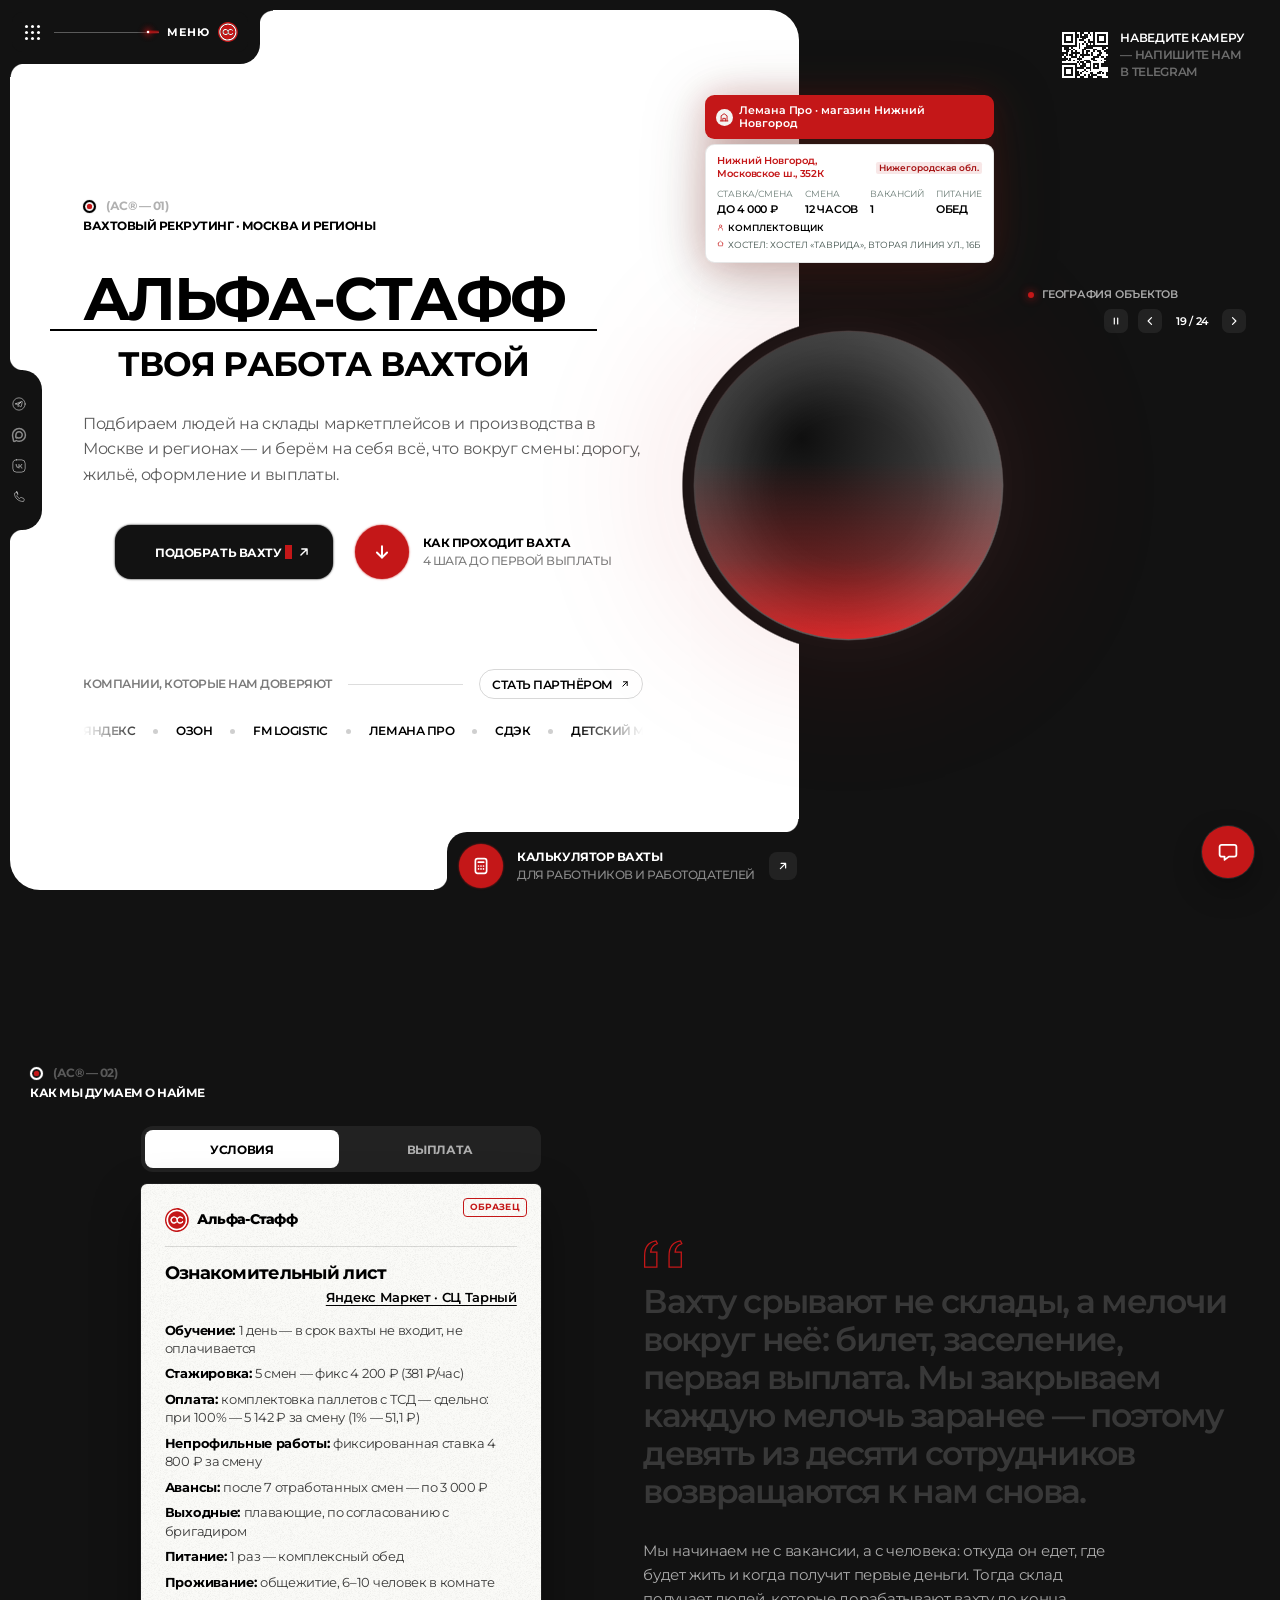
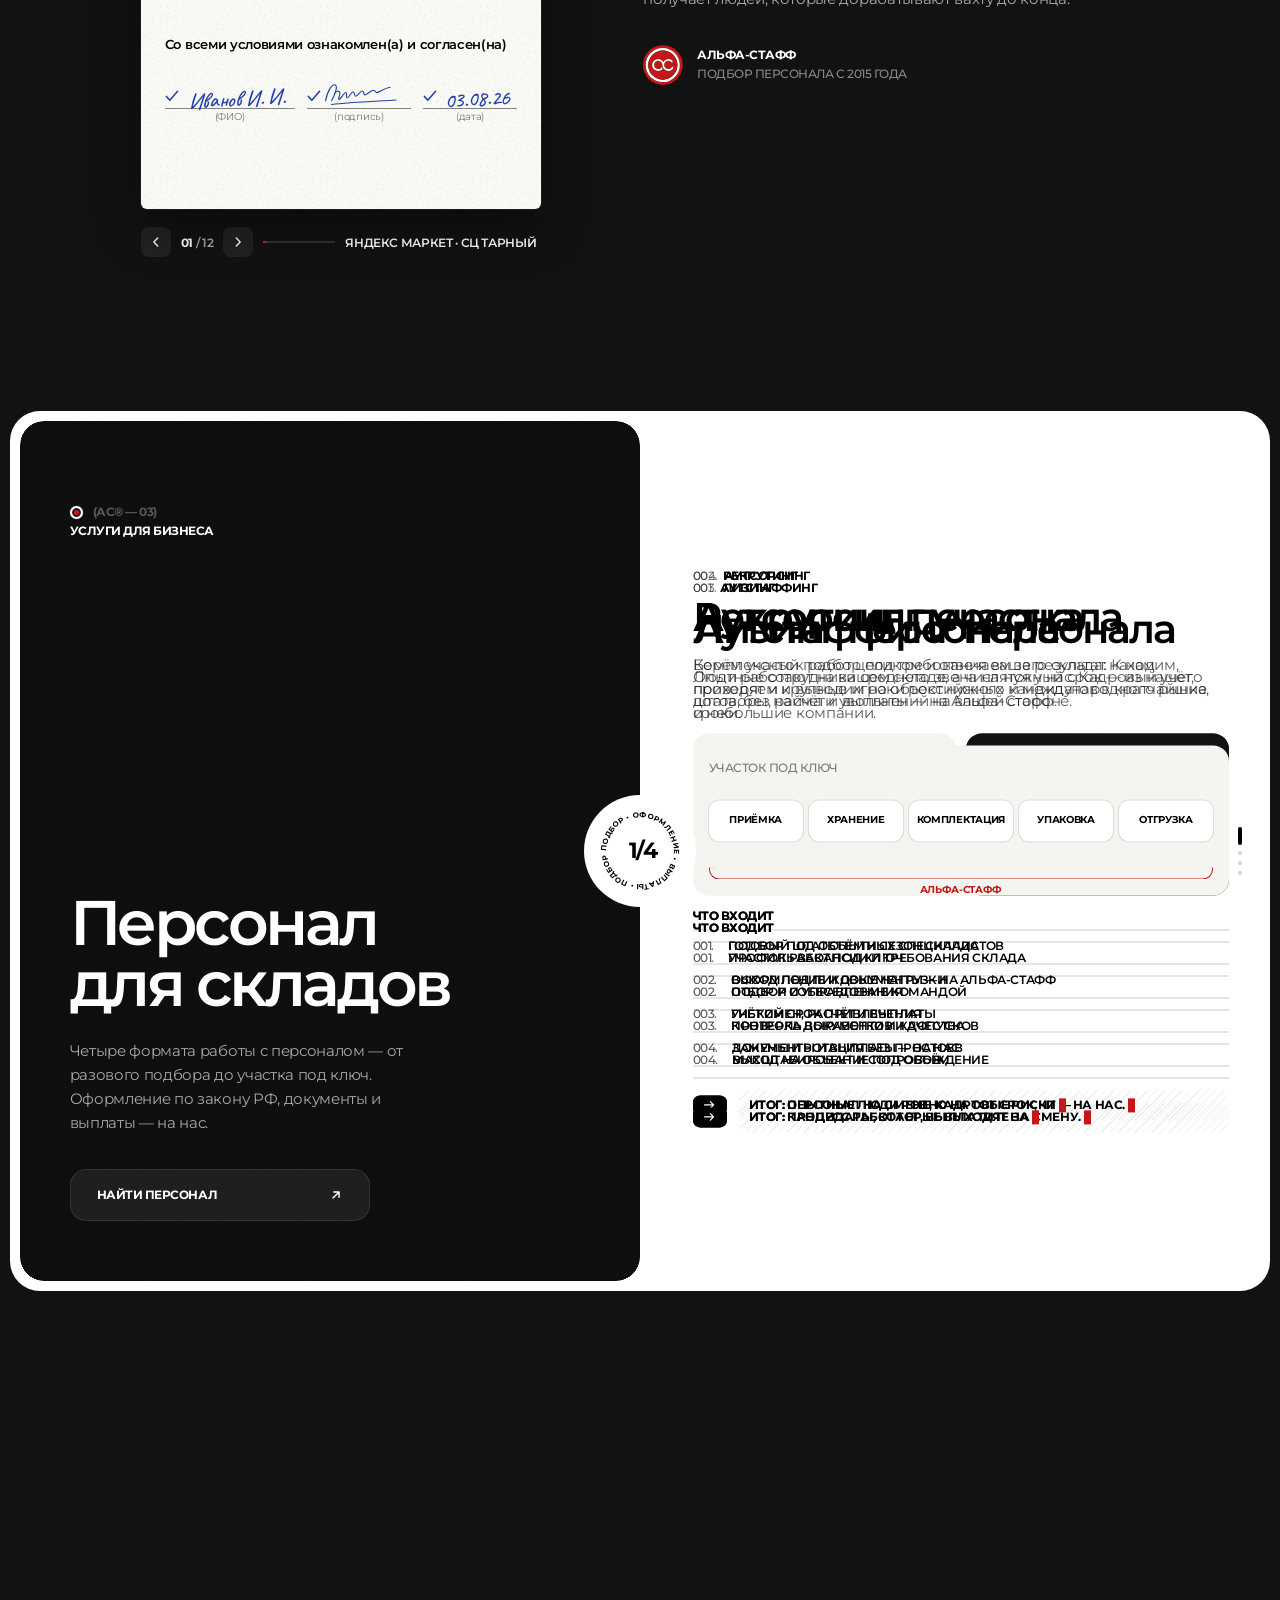
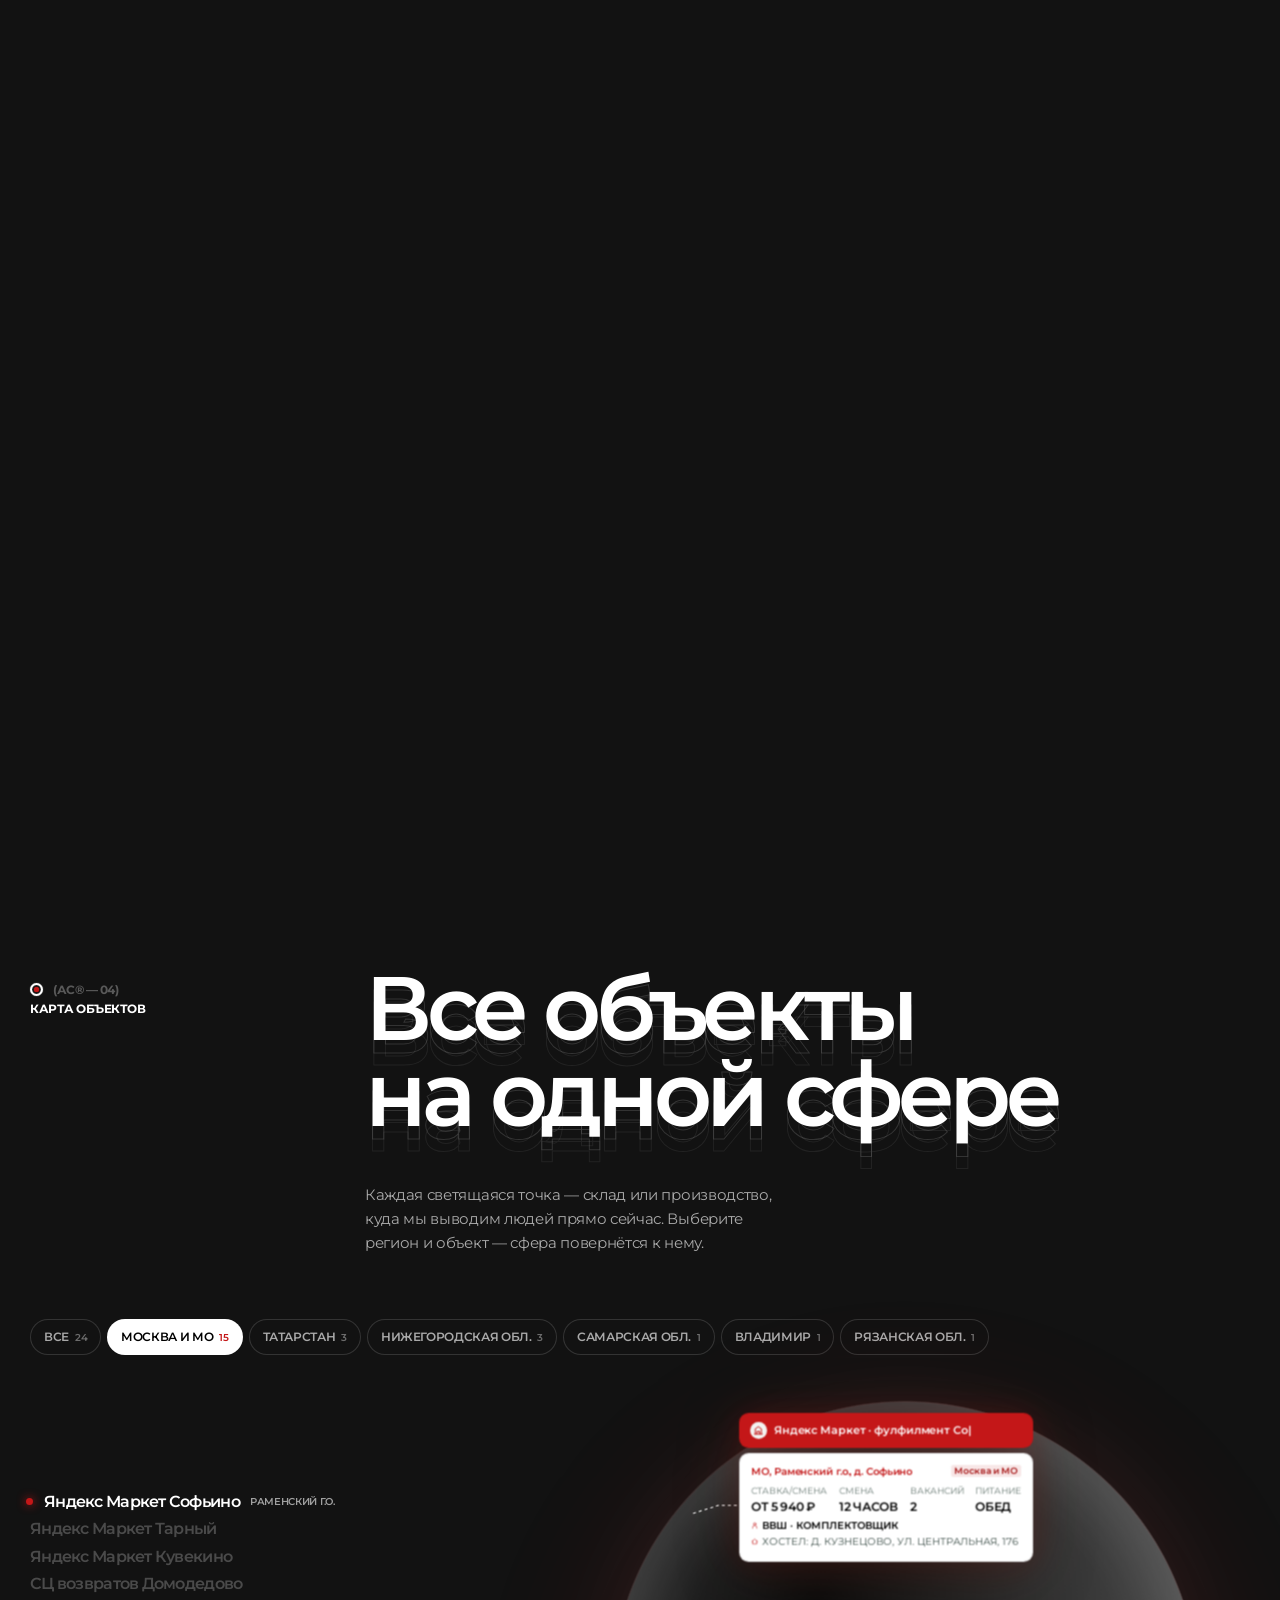
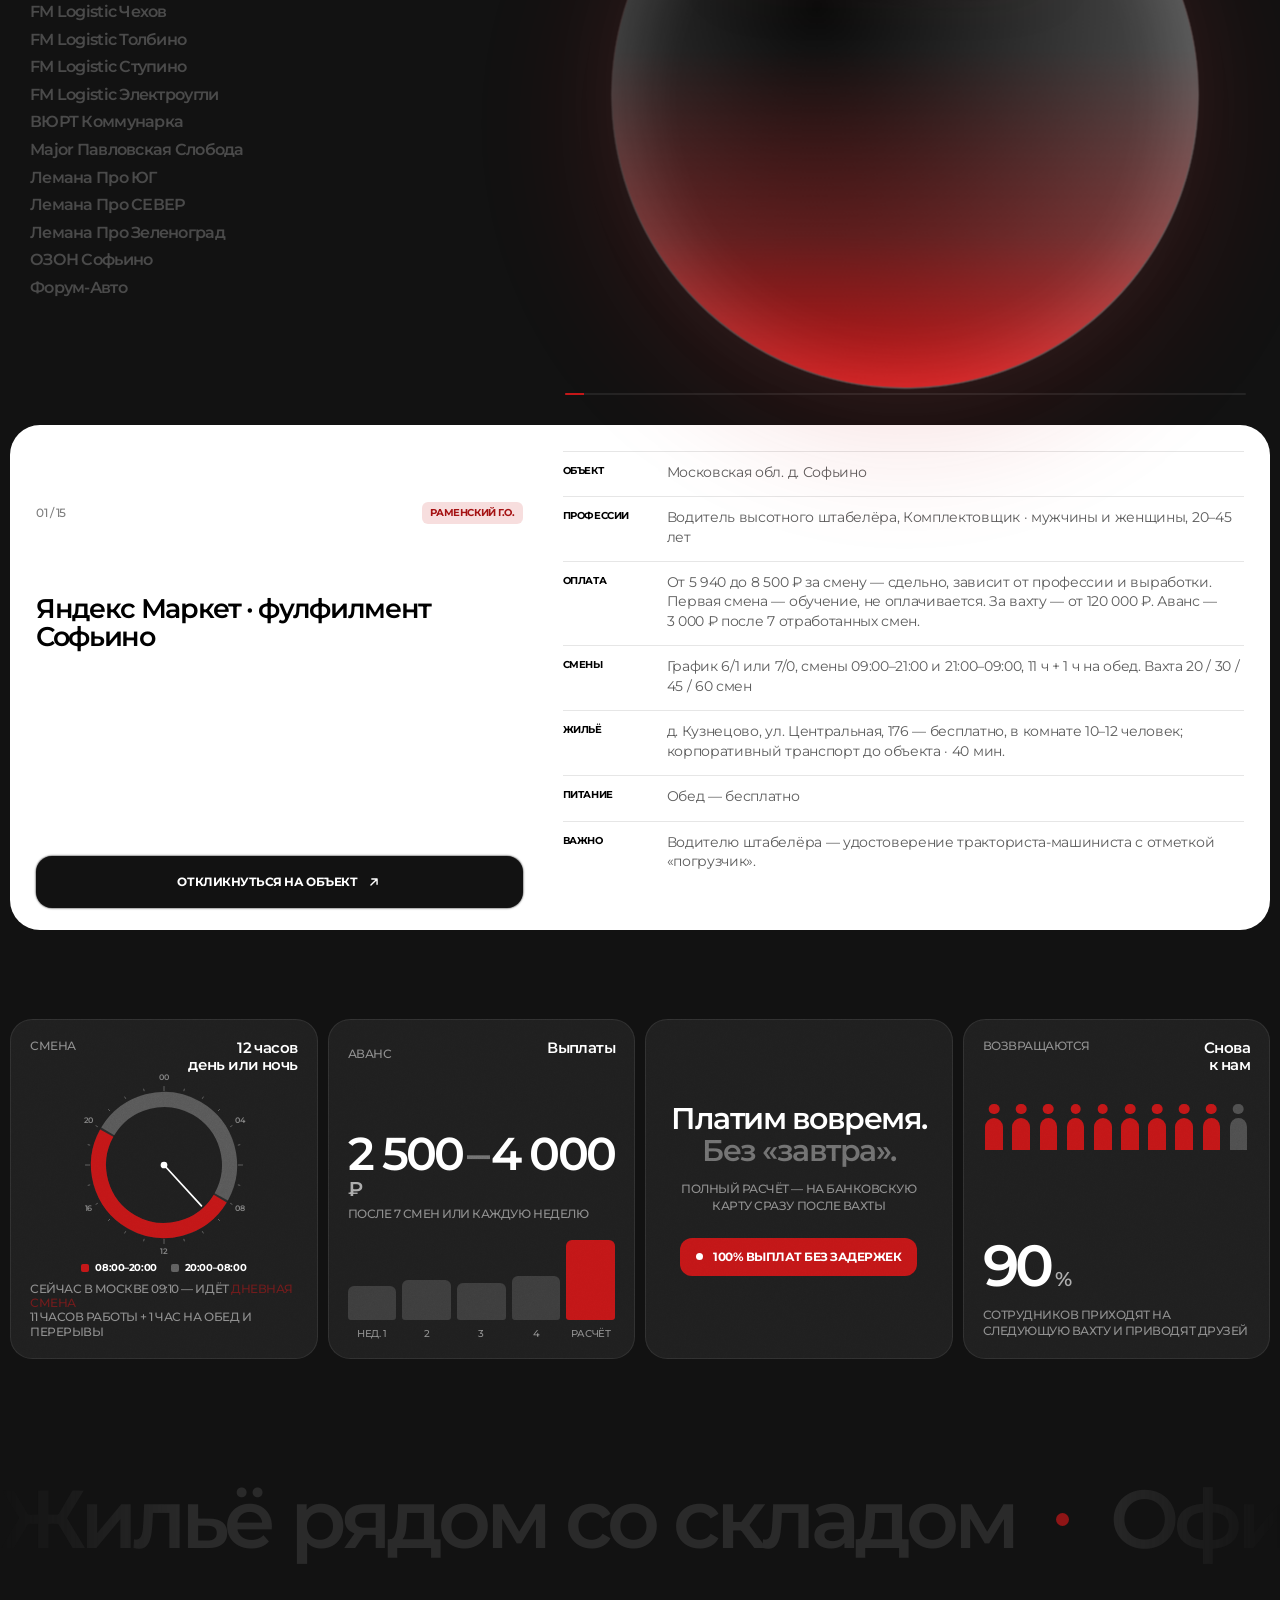
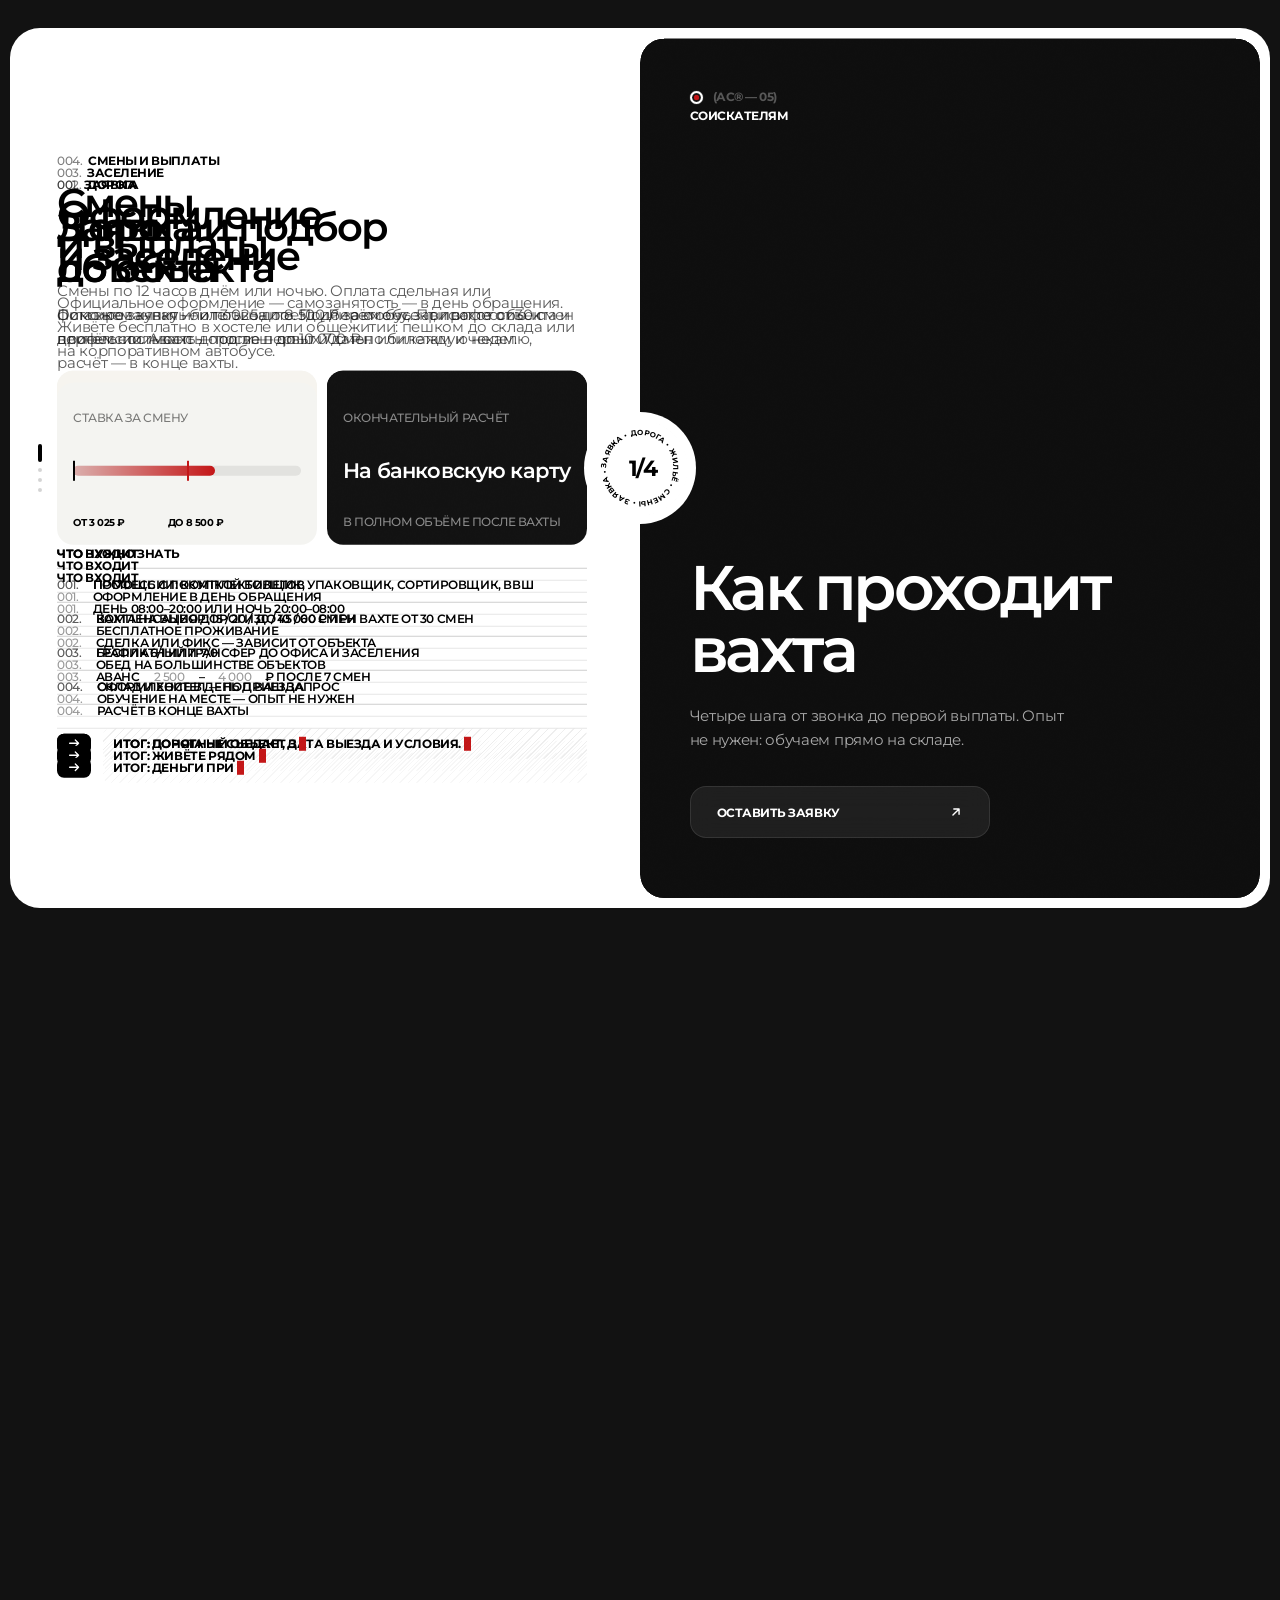
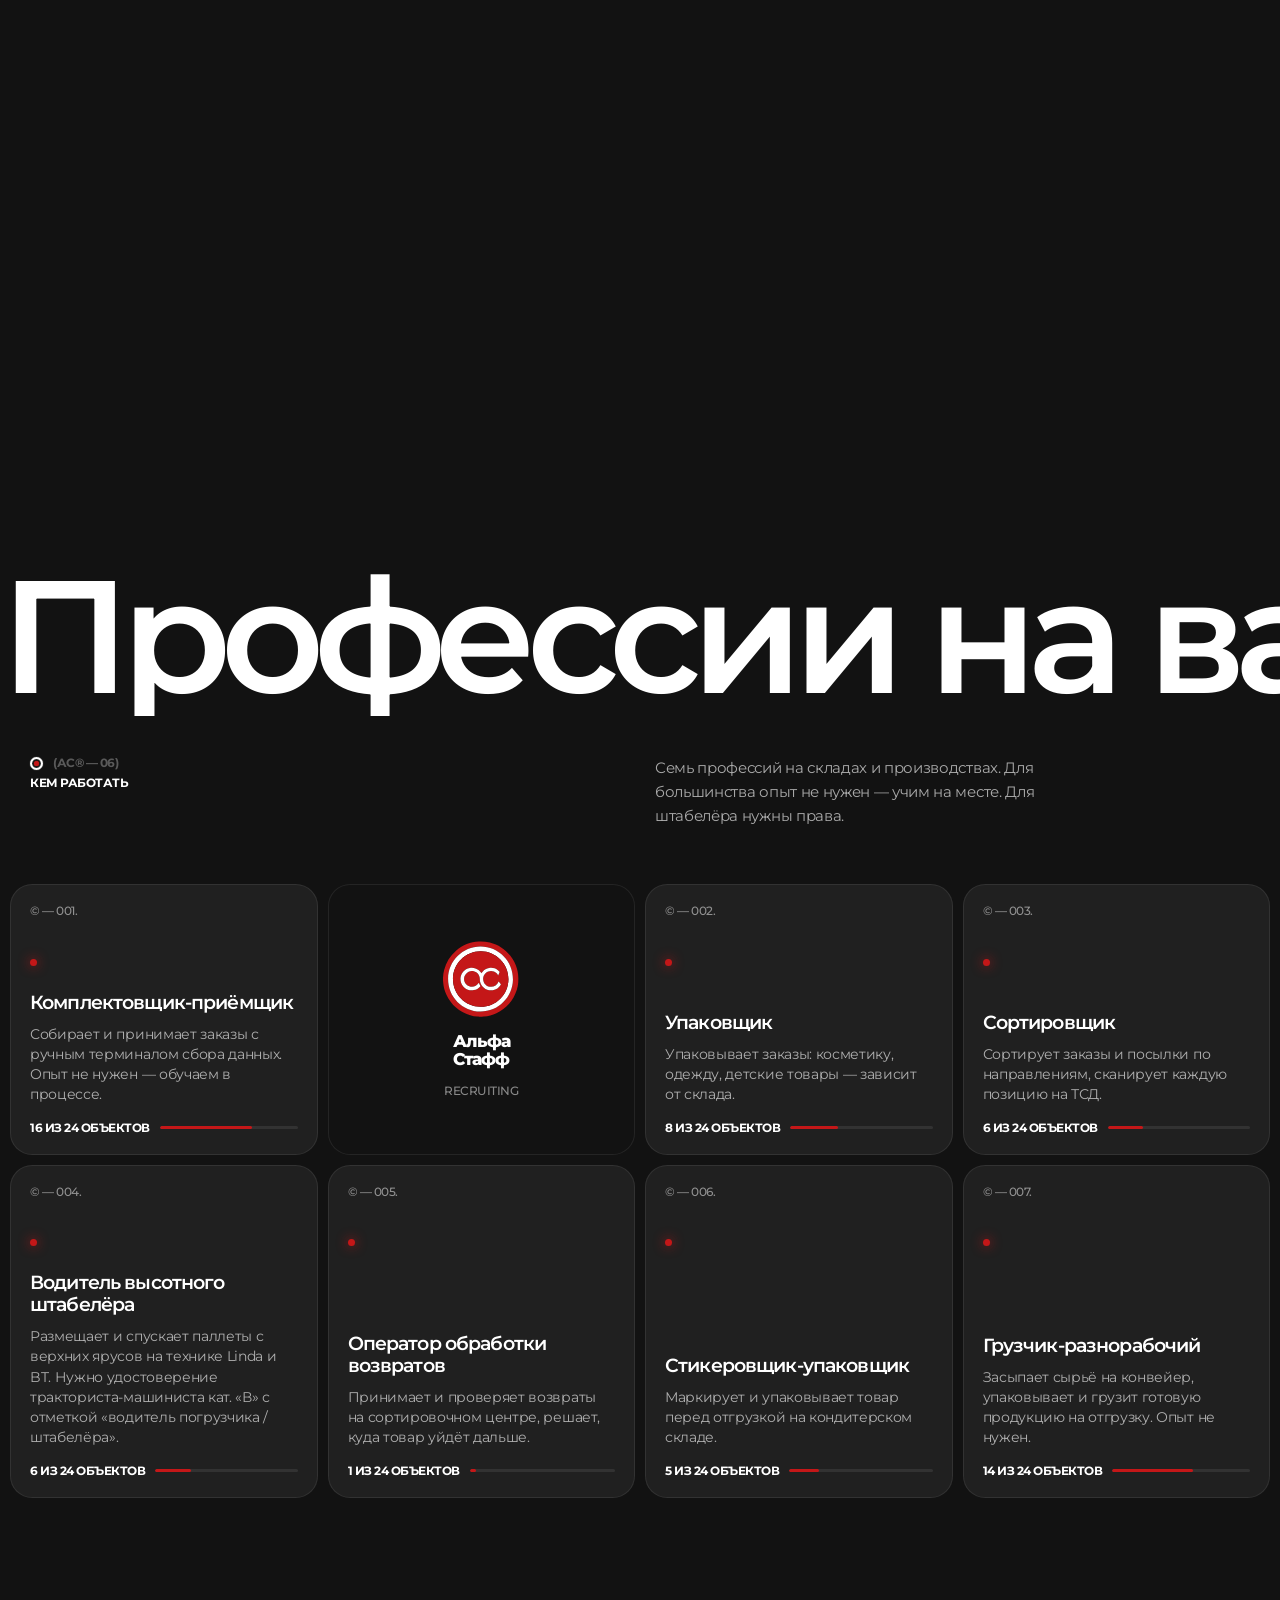
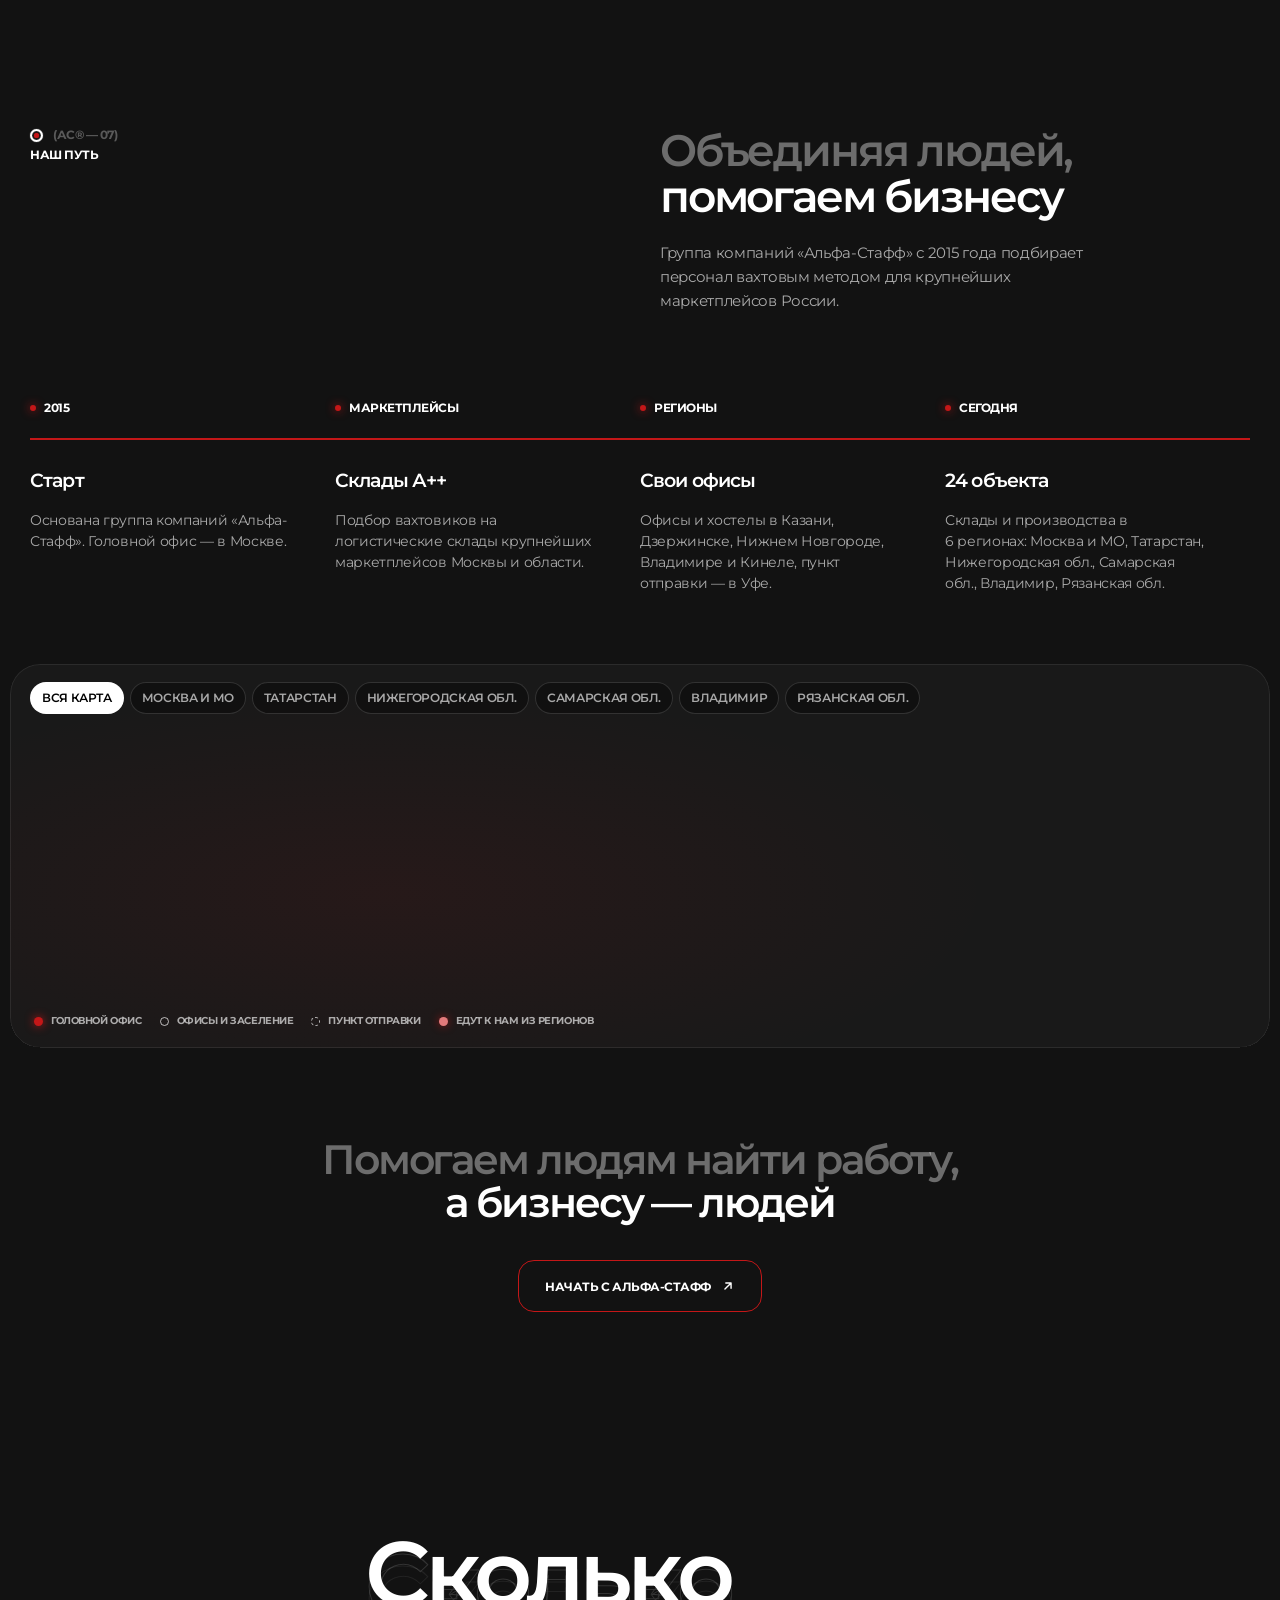
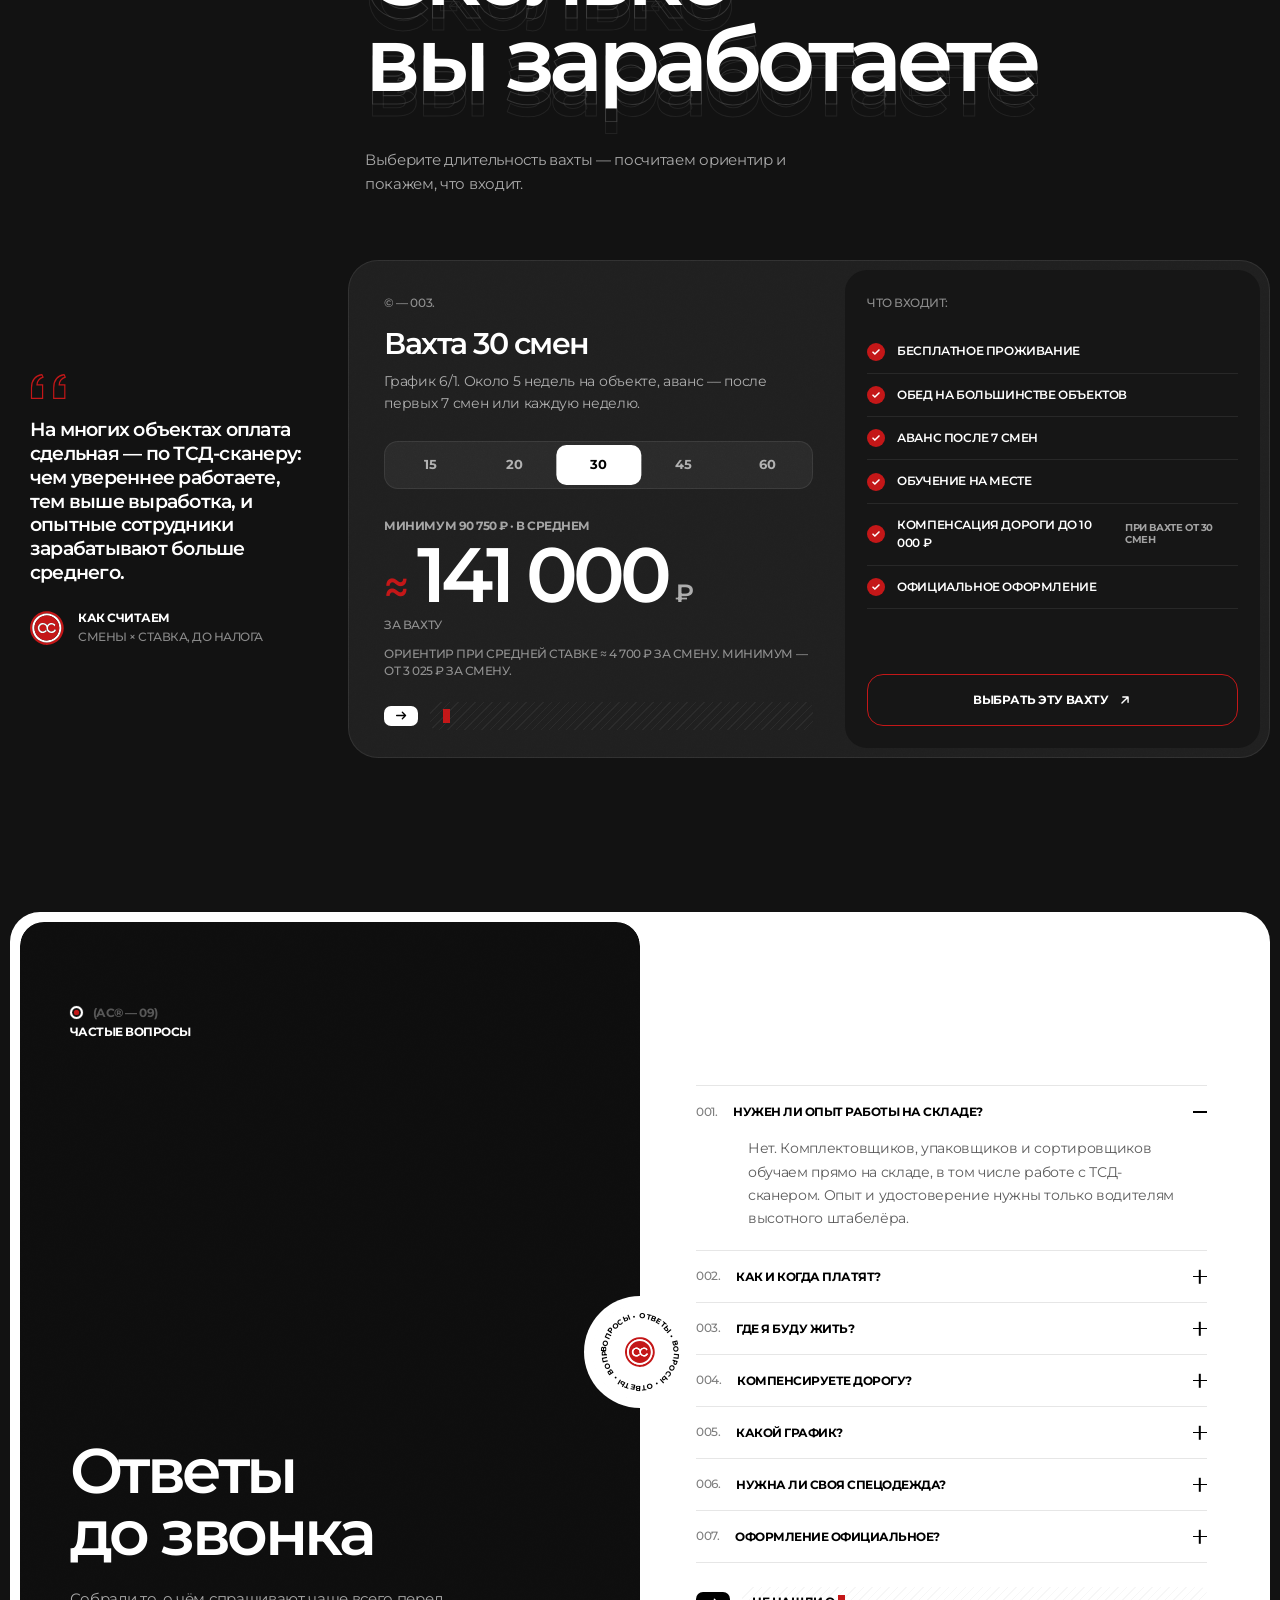
==== index.html @ cd78ba66 "Обновить калькулятор персонала и общие элементы калькуляторов" ====
<!doctype html>
<html lang="ru" data-style="company" data-fonts="company">
<head>
  <meta charset="utf-8">
  <meta name="viewport" content="width=device-width, initial-scale=1">
  <title>Альфа-Стафф — работа вахтой на складах и производствах</title>
  <meta name="description" content="Альфа-Стафф подбирает персонал на логистические склады класса А++ и производства в Москве, Подмосковье и регионах России. Бесплатное жильё, аванс после первых 7 смен, официальное оформление в день обращения. Вахта 15–60 смен.">
  <meta name="theme-color" content="#121212">
  <link rel="icon" href="assets/brandbook/mark.svg" type="image/svg+xml">
  <link rel="apple-touch-icon" href="assets/brandbook/apple-touch-icon.png">
  <meta property="og:title" content="Альфа-Стафф — работа вахтой на складах и производствах">
  <meta property="og:description" content="Склады и производства в Москве и регионах. Жильё бесплатно, аванс после первых 7 смен, оформление в день обращения.">
  <meta property="og:image" content="assets/brandbook/social-preview.png">
  <link rel="stylesheet" href="css/fonts.css?v=20261005branding-only">
  <link rel="stylesheet" href="css/style-company.css?v=20261019a">
  <link rel="stylesheet" href="css/company.css?v=20261013a">
  <link rel="stylesheet" href="css/calculators/ui-base.css?v=20261020business38">
<link rel="stylesheet" href="css/calc-views.css?v=20261020business38">
<link rel="stylesheet" href="css/calculators/goal.css?v=20261020business38">
<link rel="stylesheet" href="css/calculators/money-slider.css?v=20261020business38">
<link rel="stylesheet" href="css/calculators/themes.css?v=20261020business38">
<link rel="stylesheet" href="css/calculators/employer.css?v=20261020business38">
</head>
<body>
  <a class="skip" href="#main">К содержанию</a>

  <!-- ============ ФИКСИРОВАННЫЕ ЭЛЕМЕНТЫ ============ -->
  <!-- ============ ПЛАШКА: МЕНЮ И ЧАТ (как у Xirex) ============ -->
  <header class="nav" data-nav>
    <div class="nav__box">
      <div class="nav__bar">
        <!-- вся плашка — кнопка «Меню»: ⋮⋮ ——— МЕНЮ ● (импульс от знака к точкам — main.js) -->
        <button class="nav__trigger" type="button" aria-label="Меню" aria-expanded="false" aria-controls="nav-menu">
          <span class="nav__ico" aria-hidden="true"><span class="nav__dots"><i></i><i></i><i></i><i></i><i></i><i></i><i></i><i></i><i></i></span></span>
          <span class="nav__line" aria-hidden="true"><canvas class="nav__trace"></canvas></span>
          <span class="nav__label" aria-hidden="true"><span>Меню</span></span>
          <svg class="nav__mark nav__inv" viewBox="0 0 64 64" aria-hidden="true"><use href="#mark-inv" /></svg><svg class="nav__mark nav__ink" viewBox="0 0 64 64" aria-hidden="true"><use href="#mark" /></svg>
        </button>
      </div>

      <div class="nav__drop">
        <div class="nav__inner">
          <nav class="nav__menu" id="nav-menu" aria-label="Меню" hidden>
            <ul class="nav__list">
              <li><a class="nav__link" href="#objects"><span data-glitch>Объекты</span></a></li>
              <li class="nav__has-sub"><a class="nav__link" href="#services" aria-haspopup="true"><span data-glitch>Бизнесу</span></a>
                <ul class="nav__sub">
                  <li><a href="#services" data-step-link="0"><span data-glitch>Аутстаффинг</span></a></li>
                  <li><a href="#services" data-step-link="1"><span data-glitch>Рекрутинг</span></a></li>
                  <li><a href="#services" data-step-link="2"><span data-glitch>Лизинг персонала</span></a></li>
                  <li><a href="#services" data-step-link="3"><span data-glitch>Аутсорсинг</span></a></li>
                </ul>
              </li>
              <li><a class="nav__link" href="#process"><span data-glitch>Как проходит вахта</span></a></li>
              <li><a class="nav__link" href="#professions"><span data-glitch>Профессии</span></a></li>
              <li><a class="nav__link" href="#calc"><span data-glitch>Калькулятор</span></a></li>
              <li><a class="nav__link" href="#faq"><span data-glitch>Вопросы</span></a></li>
              <li><a class="nav__link" href="#contact"><span data-glitch>Контакты</span></a></li>
            </ul>
            <div class="nav__social">
              <a href="https://t.me/alfastaff" target="_blank" rel="noopener" aria-label="Telegram — @alfastaff"><svg viewBox="0 0 24 24"><circle cx="12" cy="12" r="9.25" /><path d="M7.2 11.7l9-3.6c.4-.2.8.1.7.6l-1.5 7.1c-.1.5-.5.6-.9.4l-2.4-1.8-1.2 1.1c-.1.1-.3.2-.5.2l.2-2.4 4.4-4-5.5 3.4-2.3-.7c-.5-.2-.5-.5 0-.7z" /></svg></a>
              <a href="https://vk.com/alfa_staff_msk" target="_blank" rel="noopener" aria-label="ВКонтакте — alfa_staff_msk"><svg viewBox="0 0 24 24"><rect x="2.75" y="2.75" width="18.5" height="18.5" rx="5.5" /><path d="M12.6 15.6c-3.6 0-5.7-2.5-5.8-6.6h1.8c.1 3 1.4 4.3 2.5 4.6V9h1.7v2.6c1-.1 2.1-1.3 2.5-2.6h1.7c-.3 1.6-1.4 2.8-2.3 3.3.9.4 2.3 1.5 2.8 3.3h-1.9c-.4-1.2-1.4-2.2-2.8-2.3v2.3h-.2z" class="fill" /></svg></a>
              <a href="tel:+79647273084" aria-label="Позвонить: +7 964 727-30-84"><svg viewBox="0 0 24 24"><path d="M8.6 3.8l1.6 3.6c.2.5.1 1-.3 1.4l-1.4 1.3c.9 1.9 2.4 3.4 4.3 4.3l1.3-1.4c.4-.4.9-.5 1.4-.3l3.6 1.6c.5.2.8.8.7 1.3l-.4 2.2c-.1.6-.6 1-1.2 1C10.6 18.4 5.6 13.4 5.2 7.1c0-.6.4-1.1 1-1.2l2.2-.4c.5-.1 1 .2 1.2.7z" /></svg></a>
            </div>
            <span class="nav__sep" aria-hidden="true"><b></b></span>
            <div class="nav__contacts">
              <a href="tel:+79647273084">+7 964 727-30-84 · работа</a>
              <a href="tel:+79683211020">+7 968 321-10-20 · бизнес</a>
            </div>
          </nav>
        </div>
      </div>
    </div>
  </header>

  <!-- чат с отделом подбора: кнопка в правом нижнем углу, окно раскрывается вверх -->
  <div class="chatw" data-chatw>
    <div class="chat chatw__panel" id="nav-chat" role="dialog" aria-label="Чат с отделом подбора" hidden>
      <div class="chat__head">
        <svg class="chat__ava" viewBox="0 0 64 64" aria-hidden="true"><use href="#mark-inv" /></svg>
        <span class="chat__who"><b>Отдел подбора</b><span class="mono"><i></i>На связи · ответим за 30 минут</span></span>
      </div>
      <div class="chat__log" data-chat-log data-lenis-prevent aria-live="polite"></div>
      <div class="chat__quick" data-chat-quick></div>
      <form class="chat__form" data-chat-form novalidate>
        <label class="chat__field"><span class="visually-hidden">Сообщение</span><textarea name="msg" rows="2" placeholder="Ваше сообщение…" maxlength="1000"></textarea></label>
        <button class="chat__send" type="submit" aria-label="Отправить в Telegram"><svg viewBox="0 0 16 16" aria-hidden="true"><path d="M4.5 11.5l7-7M5.5 4.5h6v6" /></svg></button>
        <p class="chat__note mono">Откроется Telegram @alfastaff — текст уже вписан</p>
      </form>
    </div>
    <button class="chatw__btn" type="button" aria-label="Чат с отделом подбора — ответим за 30 минут" aria-expanded="false" aria-controls="nav-chat">
      <svg class="chatw__ico" viewBox="0 0 16 16" aria-hidden="true"><path d="M3.4 2.75h9.2c.83 0 1.5.67 1.5 1.5v5.6c0 .83-.67 1.5-1.5 1.5H8.6l-3.1 2.4v-2.4H3.4c-.83 0-1.5-.67-1.5-1.5v-5.6c0-.83.67-1.5 1.5-1.5z" /></svg>
      <svg class="chatw__x" viewBox="0 0 16 16" aria-hidden="true"><path d="M4.5 4.5l7 7M11.5 4.5l-7 7" /></svg>
    </button>
    <span class="chatw__tag" aria-hidden="true">Ответим за 30 минут</span>
  </div>

  <div class="dock" aria-hidden="true">
    <a class="dock__cta" href="#contact" tabindex="-1"><span class="scramble" data-text="Оставить заявку">Оставить заявку</span><svg viewBox="0 0 16 16"><path d="M4.5 11.5l7-7M5.5 4.5h6v6" /></svg></a>
    <a class="dock__top" href="#top" tabindex="-1" aria-label="Наверх"><svg viewBox="0 0 16 16"><path d="M8 13V3M3.5 7.5L8 3l4.5 4.5" /></svg></a>
  </div>

  <main id="main">
    <!-- ============ 01 · ПЕРВЫЙ ЭКРАН ============ -->
    <section class="hero" id="top" aria-label="Альфа-Стафф">
      <div class="hero__sheet">
        <div class="hero__cap" aria-hidden="true"></div>
        <nav class="hero__social" aria-label="Мы на связи">
          <a href="https://t.me/alfastaff" target="_blank" rel="noopener" aria-label="Telegram" title="Telegram — @alfastaff"><svg viewBox="0 0 24 24"><circle cx="12" cy="12" r="9.25" /><path d="M7.2 11.7l9-3.6c.4-.2.8.1.7.6l-1.5 7.1c-.1.5-.5.6-.9.4l-2.4-1.8-1.2 1.1c-.1.1-.3.2-.5.2l.2-2.4 4.4-4-5.5 3.4-2.3-.7c-.5-.2-.5-.5 0-.7z" /></svg></a>
          <a href="https://max.ru/" target="_blank" rel="noopener" aria-label="Max" title="Max"><svg class="ico-max" viewBox="-12 -12 124 124"><path d="M50.76 0c27.53 0 49.12 22.34 49.12 49.89S77.61 99.23 51.02 99.23c-9.43 0-14.01-1.33-21.37-6.54-.5-.36-1.2-.26-1.63.19-5.66 6.04-20.17 10.28-20.83 2.03C7.19 80.53 0 71.18 0 49.61 0 21.3 23.22 0 50.76 0m.77 24.55c-13.07-.68-23.26 8.39-25.51 22.58-1.86 11.75 1.44 26.07 4.26 26.8 1.2.3 4.08-1.9 6.18-3.88.4-.37.99-.44 1.45-.15 3.27 2 6.97 3.5 11.05 3.71 13.42.7 25.3-9.8 26-23.21.71-13.42-10.01-25.14-23.43-25.85" /></svg></a>
          <a href="https://vk.com/alfa_staff_msk" target="_blank" rel="noopener" aria-label="ВКонтакте" title="ВКонтакте — alfa_staff_msk"><svg viewBox="0 0 24 24"><rect x="2.75" y="2.75" width="18.5" height="18.5" rx="5.5" /><path d="M12.6 15.6c-3.6 0-5.7-2.5-5.8-6.6h1.8c.1 3 1.4 4.3 2.5 4.6V9h1.7v2.6c1-.1 2.1-1.3 2.5-2.6h1.7c-.3 1.6-1.4 2.8-2.3 3.3.9.4 2.3 1.5 2.8 3.3h-1.9c-.4-1.2-1.4-2.2-2.8-2.3v2.3h-.2z" class="fill" /></svg></a>
          <a href="tel:+79647273084" aria-label="Позвонить: +7 964 727-30-84" title="+7 964 727-30-84 — по работе"><svg viewBox="0 0 24 24"><path d="M8.6 3.8l1.6 3.6c.2.5.1 1-.3 1.4l-1.4 1.3c.9 1.9 2.4 3.4 4.3 4.3l1.3-1.4c.4-.4.9-.5 1.4-.3l3.6 1.6c.5.2.8.8.7 1.3l-.4 2.2c-.1.6-.6 1-1.2 1C10.6 18.4 5.6 13.4 5.2 7.1c0-.6.4-1.1 1-1.2l2.2-.4c.5-.1 1 .2 1.2.7z" /></svg></a>
        </nav>

        <div class="hero__content">
          <div class="kicker reveal">
            <span class="kicker__ico" aria-hidden="true"><i></i><b></b></span>
            <span class="kicker__idx">(АС® — 01)</span>
            <span class="kicker__title">Вахтовый рекрутинг · Москва и регионы</span>
          </div>

          <div class="hero__titles">
          <h1 class="hero__title">
            <span class="visually-hidden">Альфа-Стафф</span>
            <span class="hero__line hero__line--fill" aria-hidden="true"><span class="hero__line-text">Альфа-Стафф</span><canvas class="hero__fill" aria-hidden="true"></canvas></span>
            <span class="hero__rule" aria-hidden="true"></span>
          </h1>
          <h2 class="hero__sub">
            <span class="visually-hidden">Твоя работа вахтой</span>
            <span class="hero__line hero__line--fill" aria-hidden="true"><span class="hero__line-text">Твоя работа вахтой</span><canvas class="hero__fill" aria-hidden="true"></canvas></span>
          </h2>
          </div>

          <p class="hero__lead reveal">Подбираем людей на склады маркетплейсов и производства в Москве и регионах — и берём на себя всё, что вокруг смены: дорогу, жильё, оформление и выплаты.</p>

          <div class="hero__actions reveal">
            <a class="btn btn--black btn--xl" href="#contact"><span class="scramble" data-text="Подобрать вахту">Подобрать вахту</span><i class="btn__caret" aria-hidden="true"></i><svg class="btn__arrow" viewBox="0 0 16 16"><path d="M4.5 11.5l7-7M5.5 4.5h6v6" /></svg></a>
            <a class="hero__steps" href="#process">
              <span class="hero__steps-ico" aria-hidden="true"><svg viewBox="0 0 16 16"><path d="M8 3v10M3.5 8.5L8 13l4.5-4.5" /></svg></span>
              <span class="hero__steps-txt"><span class="mono" data-glitch>Как проходит вахта</span><span class="mono mono--dim">4 шага до первой выплаты</span></span>
            </a>
            <button type="button" class="hero__calc" data-calc-open aria-haspopup="dialog"><span class="hero__calc-ico" aria-hidden="true"><svg viewBox="0 0 16 16"><rect x="3" y="1.5" width="10" height="13" rx="2" /><path d="M5.6 4.6h4.8M5.8 8h.01M8 8h.01M10.2 8h.01M5.8 10.6h.01M8 10.6h.01M10.2 10.6h.01" /></svg></span><span class="mono">Посчитать заработок</span></button>
          </div>

          <div class="trust reveal">
            <span class="trust__label mono">Компании, которые нам доверяют</span>
            <span class="trust__line" aria-hidden="true"></span>
            <a class="trust__pill" href="#contact" data-tab="business"><span class="scramble" data-text="Стать партнёром">Стать партнёром</span><svg viewBox="0 0 16 16" aria-hidden="true"><path d="M4.5 11.5l7-7M5.5 4.5h6v6" /></svg></a>
          </div>
          <div class="ticker reveal">
            <div class="ticker__viewport" aria-label="Партнёры: Яндекс, ОЗОН, FM Logistic, Лемана Про, СДЭК, Детский Мир, Major, Стародворские колбасы, ВЮРТ, Форма-Авто, Золотое Яблоко">
              <div class="ticker__track">
                <div class="ticker__set"><span>Яндекс</span><span>ОЗОН</span><span>FM Logistic</span><span>Лемана Про</span><span>СДЭК</span><span>Детский Мир</span><span>Major</span><span>Стародворские колбасы</span><span>ВЮРТ</span><span>Форма-Авто</span><span>Золотое Яблоко</span></div>
                <div class="ticker__set" aria-hidden="true"><span>Яндекс</span><span>ОЗОН</span><span>FM Logistic</span><span>Лемана Про</span><span>СДЭК</span><span>Детский Мир</span><span>Major</span><span>Стародворские колбасы</span><span>ВЮРТ</span><span>Форма-Авто</span><span>Золотое Яблоко</span></div>
              </div>
            </div>
          </div>
        </div>

        <div class="hero__notch">
          <button type="button" class="notch-calc" data-calc-open aria-haspopup="dialog">
            <span class="notch-calc__ico" aria-hidden="true"><svg viewBox="0 0 16 16"><rect x="3" y="1.5" width="10" height="13" rx="2" /><path d="M5.6 4.6h4.8M5.8 8h.01M8 8h.01M10.2 8h.01M5.8 10.6h.01M8 10.6h.01M10.2 10.6h.01" /></svg></span>
            <span class="notch-calc__txt"><span class="mono">Калькулятор вахты</span><span class="mono mono--dim">Для работников и работодателей</span></span>
            <span class="notch-calc__go" aria-hidden="true"><svg viewBox="0 0 16 16"><path d="M4.5 11.5l7-7M5.5 4.5h6v6" /></svg></span>
          </button>
        </div>
      </div>

      <div class="hero__side">
        <div class="stage" id="hero-stage">
          <div class="stage__hint mono" aria-hidden="true">Потяните сферу <svg viewBox="0 0 16 16"><path d="M2.5 8a5.5 5.5 0 0 1 9.6-3.7M13.5 8a5.5 5.5 0 0 1-9.6 3.7M12.3 1.8v2.7H9.6M3.7 14.2v-2.7h2.7" /></svg></div>

          <div class="sphere sphere--light" data-sphere="hero">
            <div class="sphere-wrap">
              <div class="sphere-background"></div>
              <div class="sphere-highlight"></div>
              <canvas class="sphere-canvas" aria-label="Сфера объектов: наведите на светящуюся точку, чтобы увидеть склад" role="img"></canvas>
              <svg class="sphere-leader" aria-hidden="true"><path d="" /></svg>
              <div class="sphere-card" aria-hidden="true">
                <div class="sc-head">
                  <span class="sc-ico" aria-hidden="true"><svg viewBox="0 0 24 24"><path d="M3 21h18M5 21V9l7-5 7 5v12" /><path d="M9 21v-6h6v6" /></svg></span>
                  <p class="sc-name" data-f="name"></p>
                </div>
                <div class="sc-body">
                  <div class="sc-top"><p class="sc-loc" data-f="location"></p><span class="sc-region" data-f="region"></span></div>
                  <div class="sc-stats">
                    <div><p class="sc-label">Ставка/Смена</p><p class="sc-value" data-f="rate"></p></div>
                    <div><p class="sc-label">Смена</p><p class="sc-value" data-f="shift"></p></div>
                    <div><p class="sc-label">Вакансий</p><p class="sc-value" data-f="count"></p></div>
                    <div><p class="sc-label">Питание</p><p class="sc-value" data-f="meals"></p></div>
                  </div>
                  <p class="sc-line"><svg viewBox="0 0 24 24"><circle cx="12" cy="7" r="4" /><path d="M5 21v-2a7 7 0 0 1 14 0v2" /></svg><b data-f="jobs"></b></p>
                  <p class="sc-line"><svg viewBox="0 0 24 24"><path d="M3 12l9-8 9 8M5 10v10h14V10" /></svg><span>Хостел: <span data-f="hostel"></span></span></p>
                </div>
              </div>
            </div>
          </div>

          <!-- География объектов: мини-карта и увеличенный регион объекта, который показывает сфера (js/geo-panel.js) -->
          <div class="hero-index hero-geo" data-hero-index data-hero-geo hidden aria-label="География объектов">
            <div class="hero-geo__head mono">
              <span><i aria-hidden="true"></i>География объектов</span>
              <span class="hero-geo__nav">
                <button type="button" class="hero-geo__pause" data-geo-pause aria-pressed="false" aria-label="Остановить показ объектов" title="Пауза"><svg viewBox="0 0 16 16" aria-hidden="true"><path class="i-pause" d="M5.75 4v8M10.25 4v8" /><path class="i-play" d="M5.5 3.6v8.8L12.5 8z" /></svg></button>
                <button type="button" data-geo-prev aria-label="Предыдущий объект"><svg viewBox="0 0 16 16" aria-hidden="true"><path d="M10 3.5L5.5 8l4.5 4.5" /></svg></button>
                <span class="hero-geo__idx" data-geo-idx>01 / 23</span>
                <button type="button" data-geo-next aria-label="Следующий объект"><svg viewBox="0 0 16 16" aria-hidden="true"><path d="M6 3.5l4.5 4.5L6 12.5" /></svg></button>
              </span>
            </div>
            <!-- название и адрес объекта — на карточке сферы; здесь только карта (подпись объекта — плашка на карте) -->
            <canvas class="hero-geo__canvas" role="img" aria-label="Карта: регионы, офисы и трассы к объектам"></canvas>
          </div>

          <a class="qr-card" href="https://t.me/alfastaff" target="_blank" rel="noopener">
            <img src="assets/img/qr-telegram.svg" alt="QR-код: Telegram @alfastaff" width="56" height="56">
            <span><span>Наведите камеру</span><span>— напишите нам</span><span>в Telegram</span></span>
          </a>
        </div>
      </div>
    </section>

    <!-- ============ 02 · МАНИФЕСТ ============ -->
    <section class="manifesto" aria-labelledby="manifesto-title">
      <div class="manifesto__wave" aria-hidden="true"><canvas></canvas></div>
      <div class="kicker kicker--dark kicker--corner reveal">
        <span class="kicker__ico" aria-hidden="true"><i></i><b></b></span>
        <span class="kicker__idx">(АС® — 02)</span>
        <span class="kicker__title">Как мы думаем о найме</span>
      </div>

      <div class="manifesto__grid">
        <div class="manifesto__lead">
          <svg class="quote-mark" viewBox="0 0 54 36" aria-hidden="true"><path d="M2 34V20C2 10 7 3.5 16 2l1.6 3.4C12 7.4 9.6 11 9.4 15.8H17V34H2zm30 0V20C32 10 37 3.5 46 2l1.6 3.4C42 7.4 39.6 11 39.4 15.8H47V34H32z" /></svg>
          <h2 class="manifesto__quote" id="manifesto-title" data-words>Вахту срывают не склады, а мелочи вокруг неё: билет, заселение, первая выплата. Мы закрываем каждую мелочь заранее — поэтому девять из десяти сотрудников возвращаются к нам снова.</h2>
        </div>

        <div class="docs reveal" data-docs aria-label="Образцы документов: условия до выезда и акт по итогам вахты">
          <div class="docs__tabs" role="tablist" aria-label="Документ">
            <button type="button" role="tab" aria-selected="true" data-doc-tab="sheet">Условия</button>
            <button type="button" role="tab" aria-selected="false" data-doc-tab="act">Выплата</button>
          </div>
          <div class="docs__pair" data-docs-pair>
            <article class="doc doc--sheet is-on" data-doc-pane="sheet" aria-label="Образец: ознакомительный лист">
              <span class="doc__sample">Образец</span>
              <header class="doc__head">
                <svg class="doc__mark" viewBox="0 0 64 64" aria-hidden="true"><use href="#mark" /></svg>
                <span class="doc__brand">Альфа-Стафф</span>
              </header>
              <h3 class="doc__title">Ознакомительный лист</h3>
              <p class="doc__object" data-doc="object" data-print>Яндекс.Склад Тарный</p>
              <dl class="doc__rows" data-doc="rows"></dl>
              <div class="doc__agree">
                <p>Со всеми условиями ознакомлен(а) и согласен(на)</p>
                <div class="doc__signs">
                  <span class="doc__hand"><svg class="ink-check" viewBox="0 0 16 14" aria-hidden="true"><path d="M1.5 7.5l4 4.5L14.5 1.5" /></svg><i class="ink">Иванов И. И.</i><small>(ФИО)</small></span>
                  <span class="doc__hand"><svg class="ink-check" viewBox="0 0 16 14" aria-hidden="true"><path d="M1.5 7.5l4 4.5L14.5 1.5" /></svg><svg class="ink-sign" viewBox="0 0 120 40" aria-hidden="true"><path d="M6 29c3-14 9-23 13-21 4 2-1 14-5 21m4-10c3-3 6-4 7-1 1 4-3 9-1 9 3 0 6-9 9-9 2 0 0 7 2 7 3 0 5-8 8-8 2 0 1 6 3 6 3 0 6-7 9-7s1 6 4 5c4-1 7-6 11-6 3 0 2 4 5 3 5-2 10-6 17-7" /><path d="M14 34c24-3 52-4 86-6" /></svg><small>(подпись)</small></span>
                  <span class="doc__hand"><svg class="ink-check" viewBox="0 0 16 14" aria-hidden="true"><path d="M1.5 7.5l4 4.5L14.5 1.5" /></svg><i class="ink" data-doc="date">03.08.26</i><small>(дата)</small></span>
                </div>
              </div>
            </article>

            <article class="doc doc--act" data-doc-pane="act" aria-label="Образец: акт по итогам вахты">
              <span class="doc__sample">Образец</span>
              <svg class="doc__wm" viewBox="0 0 64 64" aria-hidden="true"><use href="#mark-outline" /></svg>
              <header class="doc__head">
                <svg class="doc__mark" viewBox="0 0 64 64" aria-hidden="true"><use href="#mark" /></svg>
                <span class="doc__brand">Альфа-Стафф</span>
              </header>
              <div class="doc__body" data-doc="act">
                <h3 class="doc__title" data-print>Акт № <span data-doc="actno">48</span> от <span data-doc="actdate">08.09.2026</span></h3>
                <dl class="doc__meta">
                  <div><dt>Исполнитель</dt><dd>Иванов Иван Иванович</dd></div>
                  <div><dt>Объект</dt><dd data-doc="actobj" data-print>Яндекс.Склад Тарный</dd></div>
                  <div><dt>Период</dt><dd data-doc="period" data-print>03.08.26 – 07.09.26 · 32 дня</dd></div>
                </dl>
                <table class="doc__table">
                  <thead><tr><th>Услуга</th><th>Кол-во × ставка</th><th>Сумма, ₽</th></tr></thead>
                  <tbody data-doc="lines"></tbody>
                </table>
                <dl class="doc__sum">
                  <div><dt>Начислено</dt><dd data-doc="total" data-print>186 413,47</dd></div>
                  <div><dt>Авансы <span data-doc="advn"></span></dt><dd data-doc="adv" data-print>− 6 498,00</dd></div>
                </dl>
                <div class="doc__pay"><span>Всего к выплате</span><b data-doc="pay" data-print>179 915,47 ₽</b></div>
                <div class="doc__signoff">
                  <div><span class="doc__role">Исполнитель</span><span class="doc__line"><svg class="ink-sign" viewBox="0 0 120 40" aria-hidden="true"><path d="M6 29c3-14 9-23 13-21 4 2-1 14-5 21m4-10c3-3 6-4 7-1 1 4-3 9-1 9 3 0 6-9 9-9 2 0 0 7 2 7 3 0 5-8 8-8 2 0 1 6 3 6 3 0 6-7 9-7s1 6 4 5c4-1 7-6 11-6 3 0 2 4 5 3 5-2 10-6 17-7" /><path d="M14 34c24-3 52-4 86-6" /></svg></span><small>Иванов И. И.</small></div>
                  <div><span class="doc__role">Заказчик</span><span class="doc__line"><svg class="doc__stamp" viewBox="0 0 100 100" aria-hidden="true"><defs><path id="stamp-ring" d="M50 50m-37 0a37 37 0 1 1 74 0a37 37 0 1 1 -74 0" /></defs><circle cx="50" cy="50" r="46" /><circle cx="50" cy="50" r="29" /><text><textPath href="#stamp-ring">ОБРАЗЕЦ • АЛЬФА-СТАФФ • ОБРАЗЕЦ • АЛЬФА-СТАФФ •</textPath></text><use href="#mark-outline" x="31" y="31" width="38" height="38" /></svg></span><small>Альфа-Стафф</small></div>
                </div>
                <p class="doc__foot">Услуги выполнены полностью и в срок. Претензий по объёму, качеству и срокам нет.</p>
              </div>
              <div class="doc__none" data-doc="none" hidden>
                <p>Актов по этому объекту пока нет</p>
                <span>Первые выплаты — по итогам первой вахты</span>
              </div>
            </article>
          </div>
          <div class="docs__bar">
            <button type="button" class="docs__arrow" data-doc-prev aria-label="Предыдущий объект"><svg viewBox="0 0 16 16" aria-hidden="true"><path d="M10 3.5L5.5 8l4.5 4.5" /></svg></button>
            <span class="docs__count"><b data-doc="idx">01</b> / <span data-doc="count">12</span></span>
            <button type="button" class="docs__arrow" data-doc-next aria-label="Следующий объект"><svg viewBox="0 0 16 16" aria-hidden="true"><path d="M6 3.5l4.5 4.5L6 12.5" /></svg></button>
            <span class="docs__progress" aria-hidden="true"><i data-doc="progress"></i></span>
            <span class="docs__name" data-doc="name">Яндекс.Склад Тарный</span>
          </div>
        </div>

        <div class="manifesto__side">
          <p class="manifesto__note reveal">Мы начинаем не с вакансии, а с человека: откуда он едет, где будет жить и когда получит первые деньги. Тогда склад получает людей, которые дорабатывают вахту до конца.</p>
          <div class="sign reveal">
            <svg class="sign__mark" viewBox="0 0 64 64" aria-hidden="true"><use href="#mark-inv" /></svg>
            <div><span class="mono">Альфа-Стафф</span><span class="mono mono--dim">Подбор персонала с 2015 года</span></div>
          </div>
        </div>
      </div>
    </section>

    <!-- ============ 03 · УСЛУГИ ДЛЯ БИЗНЕСА (sticky) ============ -->
    <section class="split" id="services" data-split="services" style="--steps:4" aria-labelledby="services-title">
      <div class="split__sticky">
        <div class="split__sheet">
          <div class="split__media">
            <canvas class="morph" data-morph="services" aria-hidden="true"></canvas>
            <div class="split__media-inner">
              <div class="kicker kicker--dark">
                <span class="kicker__ico" aria-hidden="true"><i></i><b></b></span>
                <span class="kicker__idx">(АС® — 03)</span>
                <span class="kicker__title">Услуги для бизнеса</span>
              </div>
              <h2 class="split__title" id="services-title">Персонал<br>для складов</h2>
              <p class="split__lead">Четыре формата работы с персоналом — от разового подбора до участка под ключ. Оформление по закону РФ, документы и выплаты — на нас.</p>
              <a class="btn btn--glass" href="#contact" data-tab="business"><span class="scramble" data-text="Найти персонал">Найти персонал</span><svg class="btn__arrow" viewBox="0 0 16 16"><path d="M4.5 11.5l7-7M5.5 4.5h6v6" /></svg></a>
            </div>
          </div>

          <div class="split__badge" aria-hidden="true">
            <svg class="split__ring" viewBox="0 0 100 100"><defs><path id="ring-services" d="M50 50m-38 0a38 38 0 1 1 76 0a38 38 0 1 1 -76 0" /></defs><text><textPath href="#ring-services">ПОДБОР • ОФОРМЛЕНИЕ • ВЫПЛАТЫ • ПОДБОР • ОФОРМЛЕНИЕ • ВЫПЛАТЫ •</textPath></text></svg>
            <span class="split__count"><b data-split-current>1</b>/4</span>
          </div>

          <div class="split__steps">
            <div class="split__pager" aria-hidden="true"><i></i><i></i><i></i><i></i></div>

            <article class="step" data-step="0">
              <p class="step__label"><span class="mono mono--dim">001.</span><span class="mono">Аутстаффинг</span></p>
              <h3 class="step__title">Аутстаффинг персонала</h3>
              <p class="step__text">Люди работают на вашем складе, а числятся у нас. Кадровый учёт, договоры, расчёт и выплаты — на Альфа-Стафф.</p>
              <div class="tiles">
                <div class="tile tile--side">
                  <span class="mono mono--dim">На стороне Альфа-Стафф</span>
                  <ul class="checks"><li>Оформление и договоры</li><li>Учёт смен и табель</li><li>Расчёт и выплаты</li><li>Замены сотрудников</li></ul>
                </div>
                <div class="tile tile--dark tile--side">
                  <span class="mono mono--dim">На вашей стороне</span>
                  <span class="tile__mid">Склад и задачи смены</span>
                  <span class="mono mono--dim">кадры, документы и выплаты — у нас</span>
                </div>
              </div>
              <div class="step__list">
                <span class="mono">Что входит</span>
                <ol><li><span>001.</span>Подбор под объём и сезон склада</li><li><span>002.</span>Оформление и документы — на Альфа-Стафф</li><li><span>003.</span>Учёт смен, расчёт и выплаты</li><li><span>004.</span>Замены и ротация без простоев</li></ol>
              </div>
              <p class="output"><span class="output__arrow"><svg viewBox="0 0 16 16"><path d="M2 8h11M9 4l4 4-4 4" /></svg></span><span class="output__text" data-type="Итог: персонал на смене, кадровые риски — на нас."></span></p>
            </article>

            <article class="step" data-step="1">
              <p class="step__label"><span class="mono mono--dim">002.</span><span class="mono">Рекрутинг</span></p>
              <h3 class="step__title">Рекрутинг персонала</h3>
              <p class="step__text">Комплексный подбор под требования вашего склада: находим, проверяем и выводим на объект нужных кандидатов в кратчайшие сроки.</p>
              <div class="tiles">
                <div class="tile">
                  <span class="mono mono--dim">Путь кандидата</span>
                  <ol class="pipe"><li class="is-done">Отклик</li><li class="is-done">Отбор</li><li class="is-done">Документы</li><li class="is-now">Выход</li></ol>
                </div>
                <div class="tile tile--dark">
                  <span class="mono mono--dim">Кандидат · ВВШ</span>
                  <ul class="checks checks--light"><li>Удостоверение тракториста-машиниста</li><li>Linda, BT — 6–12 м</li><li>Медкнижка</li></ul>
                </div>
              </div>
              <div class="step__list">
                <span class="mono">Что входит</span>
                <ol><li><span>001.</span>Профиль вакансии и требования склада</li><li><span>002.</span>Отбор и собеседования</li><li><span>003.</span>Проверка документов и допусков</li><li><span>004.</span>Выход на объект и сопровождение</li></ol>
              </div>
              <p class="output"><span class="output__arrow"><svg viewBox="0 0 16 16"><path d="M2 8h11M9 4l4 4-4 4" /></svg></span><span class="output__text" data-type="Итог: кандидаты, которые выходят на смену."></span></p>
            </article>

            <article class="step" data-step="2">
              <p class="step__label"><span class="mono mono--dim">003.</span><span class="mono">Лизинг</span></p>
              <h3 class="step__title">Лизинг персонала</h3>
              <p class="step__text">Опытные сотрудники среднего звена на нужный срок — из нашего штата, без найма и увольнений на вашей стороне.</p>
              <div class="tiles">
                <div class="tile">
                  <span class="mono mono--dim">Срок привлечения</span>
                  <div class="weeks" aria-hidden="true"><i></i><i></i><i class="on"></i><i class="on"></i><i class="on"></i><i class="on"></i><i class="on"></i><i class="on"></i><i></i><i></i><i></i><i></i></div>
                  <span class="mono weeks__cap"><span>Неделя 3</span><span>Неделя 8</span></span>
                </div>
                <div class="tile tile--dark">
                  <span class="mono mono--dim">Готовый штат</span>
                  <div class="chips"><span>Комплектовщики</span><span>Упаковщики</span><span>Сортировщики</span><span>ВВШ</span></div>
                </div>
              </div>
              <div class="step__list">
                <span class="mono">Что входит</span>
                <ol><li><span>001.</span>Готовый штат опытных специалистов</li><li><span>002.</span>Выход под пиковые нагрузки</li><li><span>003.</span>Гибкий срок привлечения</li><li><span>004.</span>Документы и выплаты — на нас</li></ol>
              </div>
              <p class="output"><span class="output__arrow"><svg viewBox="0 0 16 16"><path d="M2 8h11M9 4l4 4-4 4" /></svg></span><span class="output__text" data-type="Итог: опытные люди ровно на тот срок, что нужен."></span></p>
            </article>

            <article class="step" data-step="3">
              <p class="step__label"><span class="mono mono--dim">004.</span><span class="mono">Аутсорсинг</span></p>
              <h3 class="step__title">Аутсорсинг участка</h3>
              <p class="step__text">Берём участок работ целиком и отвечаем за результат. К нам приходят и крупные игроки российского и международного рынка, и небольшие компании.</p>
              <div class="tiles">
                <div class="tile tile--wide">
                  <span class="mono mono--dim">Участок под ключ</span>
                  <ol class="flow"><li>Приёмка</li><li>Хранение</li><li>Комплектация</li><li>Упаковка</li><li>Отгрузка</li></ol>
                  <span class="flow__brace" aria-hidden="true"></span>
                </div>
              </div>
              <div class="step__list">
                <span class="mono">Что входит</span>
                <ol><li><span>001.</span>Участок работ под ключ</li><li><span>002.</span>Подбор и управление командой</li><li><span>003.</span>Контроль выработки и качества</li><li><span>004.</span>Масштабирование под объём</li></ol>
              </div>
              <p class="output"><span class="output__arrow"><svg viewBox="0 0 16 16"><path d="M2 8h11M9 4l4 4-4 4" /></svg></span><span class="output__text" data-type="Итог: процесс работает, вы платите за результат."></span></p>
            </article>
          </div>
        </div>
      </div>
    </section>

    <!-- ============ 04 · КАРТА ОБЪЕКТОВ ============ -->
    <section class="objects" id="objects" aria-labelledby="objects-title">
      <header class="sec-head">
        <div class="kicker kicker--dark reveal">
          <span class="kicker__ico" aria-hidden="true"><i></i><b></b></span>
          <span class="kicker__idx">(АС® — 04)</span>
          <span class="kicker__title">Карта объектов</span>
        </div>
        <h2 class="sec-title sec-title--echo" id="objects-title" data-echo="Все объекты на одной сфере">Все объекты<br>на одной сфере</h2>
        <p class="sec-lead reveal">Каждая светящаяся точка — склад или производство, куда мы выводим людей прямо сейчас. Выберите регион и объект — сфера повернётся к нему.</p>
      </header>

      <div class="obj-regions" role="tablist" aria-label="Регион" data-obj-regions></div>
      <div class="objects__grid">
        <ol class="obj-list" role="listbox" aria-label="Объекты" data-obj-list></ol>

        <div class="objects__stage">
          <div class="sphere sphere--dark" data-sphere="map">
            <div class="sphere-wrap">
              <div class="sphere-background"></div>
              <div class="sphere-highlight"></div>
              <canvas class="sphere-canvas" aria-hidden="true"></canvas>
              <svg class="sphere-leader" aria-hidden="true"><path d="" /></svg>
              <div class="sphere-card sphere-card--map" aria-hidden="true">
                <div class="sc-head">
                  <span class="sc-ico" aria-hidden="true"><svg viewBox="0 0 24 24"><path d="M3 21h18M5 21V9l7-5 7 5v12" /><path d="M9 21v-6h6v6" /></svg></span>
                  <p class="sc-name" data-f="name"></p>
                </div>
                <div class="sc-body">
                  <div class="sc-top"><p class="sc-loc" data-f="location"></p><span class="sc-region" data-f="region"></span></div>
                  <div class="sc-stats">
                    <div><p class="sc-label">Ставка/Смена</p><p class="sc-value" data-f="rate"></p></div>
                    <div><p class="sc-label">Смена</p><p class="sc-value" data-f="shift"></p></div>
                    <div><p class="sc-label">Вакансий</p><p class="sc-value" data-f="count"></p></div>
                    <div><p class="sc-label">Питание</p><p class="sc-value" data-f="meals"></p></div>
                  </div>
                  <p class="sc-line"><svg viewBox="0 0 24 24"><circle cx="12" cy="7" r="4" /><path d="M5 21v-2a7 7 0 0 1 14 0v2" /></svg><b data-f="jobs"></b></p>
                  <p class="sc-line"><svg viewBox="0 0 24 24"><path d="M3 12l9-8 9 8M5 10v10h14V10" /></svg><span>Хостел: <span data-f="hostel"></span></span></p>
                </div>
              </div>
            </div>
          </div>
          <div class="objects__progress" aria-hidden="true"><span data-obj-progress></span></div>
        </div>

        <article class="obj-detail" aria-live="polite" data-obj-detail>
          <div class="obj-detail__head">
            <span class="mono mono--dim" data-d="index">01 / 23</span>
            <span class="mono obj-detail__tag" data-d="tag"></span>
          </div>
          <h3 class="obj-detail__title" data-d="name"></h3>
          <dl class="obj-detail__rows">
            <div><dt class="mono">Объект</dt><dd data-d="address"></dd></div>
            <div><dt class="mono">Профессии</dt><dd data-d="jobs"></dd></div>
            <div><dt class="mono">Оплата</dt><dd data-d="pay"></dd></div>
            <div><dt class="mono">Смены</dt><dd data-d="shift"></dd></div>
            <div><dt class="mono">Жильё</dt><dd data-d="hostel"></dd></div>
            <div><dt class="mono">Питание</dt><dd data-d="meals"></dd></div>
            <div hidden><dt class="mono">Важно</dt><dd data-d="note"></dd></div>
          </dl>
          <a class="btn btn--black btn--block" href="#contact" data-obj-apply><span class="scramble" data-text="Откликнуться на объект">Откликнуться на объект</span><svg class="btn__arrow" viewBox="0 0 16 16"><path d="M4.5 11.5l7-7M5.5 4.5h6v6" /></svg></a>
        </article>
      </div>
    </section>

    <!-- ============ 05 · БЕНТО: ЦИФРЫ ============ -->
    <section class="bento" aria-label="Цифры и условия">
      <article class="b-card b-card--clock">
        <div class="b-card__head"><span class="mono mono--dim">Смена</span><span class="b-card__title">12 часов<br>день или ночь</span></div>
        <div class="clock" aria-hidden="true">
          <svg viewBox="0 0 200 200">
            <circle class="clock__track" cx="100" cy="100" r="78" />
            <path class="clock__day" d="" />
            <path class="clock__night" d="" />
            <g class="clock__ticks"></g>
            <line class="clock__hand" x1="100" y1="100" x2="100" y2="34" />
            <circle class="clock__hub" cx="100" cy="100" r="4" />
          </svg>
          <div class="clock__legend mono"><span><i class="d"></i>08:00–20:00</span><span><i class="n"></i>20:00–08:00</span></div>
        </div>
        <p class="b-card__foot mono mono--dim">11 часов работы + 1 час на обед и перерывы</p>
      </article>

      <article class="b-card b-card--pay">
        <div class="b-card__head"><span class="mono mono--dim">Аванс</span><span class="b-card__title">Выплаты</span></div>
        <div class="b-card__num"><span data-count="2500" data-format="space" data-stat-count="advMin">2 500</span><span class="b-card__dash">–</span><span data-count="4000" data-format="space" data-stat-count="advMax">4 000</span><small>₽</small></div>
        <p class="mono mono--dim">после 7 смен или каждую неделю</p>
        <div class="weekbars" aria-hidden="true"><i style="--h:.42"></i><i style="--h:.5"></i><i style="--h:.46"></i><i style="--h:.55"></i><i class="final" style="--h:1"></i></div>
        <div class="weekbars__cap mono mono--dim"><span>Нед. 1</span><span>2</span><span>3</span><span>4</span><span>Расчёт</span></div>
      </article>

      <article class="b-card b-card--statement">
        <p class="b-card__big">Платим вовремя.<br><span>Без «завтра».</span></p>
        <p class="mono mono--dim">Полный расчёт — на банковскую карту сразу после вахты</p>
        <div class="pill-stat"><span class="pill-stat__dot" aria-hidden="true"></span><span class="mono">100% выплат без задержек</span></div>
      </article>

      <article class="b-card b-card--return">
        <div class="b-card__head"><span class="mono mono--dim">Возвращаются</span><span class="b-card__title">Снова<br>к нам</span></div>
        <div class="people" aria-hidden="true"></div>
        <div class="b-card__num b-card__num--sm"><span data-count="90">90</span><small>%</small><span class="mono mono--dim b-card__aside">сотрудников приходят на следующую вахту и приводят друзей</span></div>
      </article>
    </section>

    <!-- бегущая строка принципов -->
    <div class="slogans" aria-hidden="true">
      <div class="slogans__track">
        <span>Жильё рядом со складом</span><span>Официальное оформление</span><span>Аванс после 7 смен</span><span>Обучаем на месте</span><span>Оформление в день обращения</span>
      </div>
    </div>

    <!-- ============ 06 · КАК ПРОХОДИТ ВАХТА (sticky) ============ -->
    <section class="split split--flip" id="process" data-split="process" style="--steps:4" aria-labelledby="process-title">
      <div class="split__sticky">
        <div class="split__sheet">
          <div class="split__media">
            <canvas class="morph" data-morph="process" aria-hidden="true"></canvas>
            <div class="split__media-inner">
              <div class="kicker kicker--dark">
                <span class="kicker__ico" aria-hidden="true"><i></i><b></b></span>
                <span class="kicker__idx">(АС® — 05)</span>
                <span class="kicker__title">Соискателям</span>
              </div>
              <h2 class="split__title" id="process-title">Как проходит<br>вахта</h2>
              <p class="split__lead">Четыре шага от звонка до первой выплаты. Опыт не нужен: обучаем прямо на складе.</p>
              <a class="btn btn--glass" href="#contact" data-tab="job"><span class="scramble" data-text="Оставить заявку">Оставить заявку</span><svg class="btn__arrow" viewBox="0 0 16 16"><path d="M4.5 11.5l7-7M5.5 4.5h6v6" /></svg></a>
            </div>
          </div>

          <div class="split__badge" aria-hidden="true">
            <svg class="split__ring" viewBox="0 0 100 100"><defs><path id="ring-process" d="M50 50m-38 0a38 38 0 1 1 76 0a38 38 0 1 1 -76 0" /></defs><text><textPath href="#ring-process">ЗАЯВКА • ДОРОГА • ЖИЛЬЁ • СМЕНЫ • ЗАЯВКА • ДОРОГА • ЖИЛЬЁ • СМЕНЫ •</textPath></text></svg>
            <span class="split__count"><b data-split-current>1</b>/4</span>
          </div>

          <div class="split__steps">
            <div class="split__pager" aria-hidden="true"><i></i><i></i><i></i><i></i></div>

            <article class="step" data-step="0">
              <p class="step__label"><span class="mono mono--dim">001.</span><span class="mono">Заявка</span></p>
              <h3 class="step__title">Заявка и подбор<br>объекта</h3>
              <p class="step__text">Оставьте заявку или позвоните. Подберём объект, профессию и длительность вахты под ваш опыт и даты.</p>
              <div class="tiles">
                <div class="tile">
                  <span class="mono mono--dim">Заявка</span>
                  <div class="form-mock"><span><em>Профессия</em>Комплектовщик</span><span><em>Вахта</em>30 смен</span><span><em>Старт</em>Как можно скорее</span></div>
                </div>
                <div class="tile tile--dark">
                  <span class="mono mono--dim">Перезвоним</span>
                  <a class="tile__phone" href="tel:+79647273084">+7 964 727-30-84</a>
                  <span class="mono mono--dim">или напишите в Telegram</span>
                </div>
              </div>
              <div class="step__list">
                <span class="mono">Что нужно знать</span>
                <ol><li><span>001.</span>Профессии: комплектовщик, упаковщик, сортировщик, ВВШ</li><li><span>002.</span>Вахта на выбор: 15 / 20 / 30 / 45 / 60 смен</li><li><span>003.</span>График 6/1 или 7/0</li><li><span>004.</span>Склад и хостел — под ваш запрос</li></ol>
              </div>
              <p class="output"><span class="output__arrow"><svg viewBox="0 0 16 16"><path d="M2 8h11M9 4l4 4-4 4" /></svg></span><span class="output__text" data-type="Итог: понятный объект, дата выезда и условия."></span></p>
            </article>

            <article class="step" data-step="1">
              <p class="step__label"><span class="mono mono--dim">002.</span><span class="mono">Дорога</span></p>
              <h3 class="step__title">Дорога<br>до объекта</h3>
              <p class="step__text">Поможем купить билеты на поезд или автобус. При вахте от 30 смен вернём стоимость дороги — до 10 000 ₽ по билетам и чекам.</p>
              <div class="tiles">
                <div class="tile tile--ticket">
                  <span class="mono mono--dim">Поезд · автобус</span>
                  <div class="mini-route"><b>Ваш город</b><i aria-hidden="true"></i><b>Склад</b></div>
                </div>
                <div class="tile tile--dark">
                  <span class="mono mono--dim">Компенсация</span>
                  <span class="tile__big"><small>до</small>10 000<small>₽</small></span>
                  <span class="mono mono--dim">при вахте от 30 смен</span>
                </div>
              </div>
              <div class="step__list">
                <span class="mono">Что входит</span>
                <ol><li><span>001.</span>Помощь с покупкой билетов</li><li><span>002.</span>Компенсация дороги до 10 000 ₽ при вахте от 30 смен</li><li><span>003.</span>Бесплатный трансфер до офиса и заселения</li><li><span>004.</span>Оформление в день приезда</li></ol>
              </div>
              <p class="output"><span class="output__arrow"><svg viewBox="0 0 16 16"><path d="M2 8h11M9 4l4 4-4 4" /></svg></span><span class="output__text" data-type="Итог: дорога не съедает заработок."></span></p>
            </article>

            <article class="step" data-step="2">
              <p class="step__label"><span class="mono mono--dim">003.</span><span class="mono">Заселение</span></p>
              <h3 class="step__title">Оформление<br>и заселение</h3>
              <p class="step__text">Официальное оформление — самозанятость — в день обращения. Живёте бесплатно в хостеле или общежитии: пешком до склада или на корпоративном автобусе.</p>
              <div class="tiles">
                <div class="tile">
                  <span class="mono mono--dim">Хостел → склад</span>
                  <div class="walk"><span class="walk__dot"></span><span class="walk__line"></span><span class="walk__dot walk__dot--end"></span></div>
                  <span class="mono">3–5 мин пешком <span class="mono--dim">на части объектов</span></span>
                </div>
                <div class="tile tile--dark">
                  <span class="mono mono--dim">Спецодежда</span>
                  <span class="tile__mid">Выдаём при оформлении</span>
                  <span class="mono mono--dim">небольшой вычет, форма остаётся у вас</span>
                </div>
              </div>
              <div class="step__list">
                <span class="mono">Что входит</span>
                <ol><li><span>001.</span>Оформление в день обращения</li><li><span>002.</span>Бесплатное проживание</li><li><span>003.</span>Обед на большинстве объектов</li><li><span>004.</span>Обучение на месте — опыт не нужен</li></ol>
              </div>
              <p class="output"><span class="output__arrow"><svg viewBox="0 0 16 16"><path d="M2 8h11M9 4l4 4-4 4" /></svg></span><span class="output__text" data-type="Итог: живёте рядом и выходите на смену на следующий день."></span></p>
            </article>

            <article class="step" data-step="3">
              <p class="step__label"><span class="mono mono--dim">004.</span><span class="mono">Смены и выплаты</span></p>
              <h3 class="step__title">Смены<br>и выплаты</h3>
              <p class="step__text">Смены по 12 часов днём или ночью. Оплата сдельная или фиксированная — от <span data-stat="rate-min">3 025</span> до <span data-stat="rate-max">8 500</span> ₽ за смену, зависит от объекта и профессии. Аванс — после первых 7 смен или каждую неделю, расчёт — в конце вахты.</p>
              <div class="tiles">
                <div class="tile">
                  <span class="mono mono--dim">Ставка за смену</span>
                  <div class="rate-bar"><span class="rate-bar__fill"></span><span class="rate-bar__mark" style="--x:.0"></span><span class="rate-bar__mark rate-bar__mark--avg" style="--x:.5"></span></div>
                  <span class="mono rate-bar__cap"><span>от <span data-stat="rate-min">3 025</span> ₽</span><span>до <span data-stat="rate-max">8 500</span> ₽</span></span>
                </div>
                <div class="tile tile--dark">
                  <span class="mono mono--dim">Окончательный расчёт</span>
                  <span class="tile__mid">На банковскую карту</span>
                  <span class="mono mono--dim">в полном объёме после вахты</span>
                </div>
              </div>
              <div class="step__list">
                <span class="mono">Что входит</span>
                <ol><li><span>001.</span>День 08:00–20:00 или ночь 20:00–08:00</li><li><span>002.</span>Сделка или фикс — зависит от объекта</li><li><span>003.</span>Аванс <span data-stat="adv-min">2 500</span>–<span data-stat="adv-max">4 000</span> ₽ после 7 смен</li><li><span>004.</span>Расчёт в конце вахты</li></ol>
              </div>
              <p class="output"><span class="output__arrow"><svg viewBox="0 0 16 16"><path d="M2 8h11M9 4l4 4-4 4" /></svg></span><span class="output__text" data-type="Итог: деньги приходят по графику, без задержек."></span></p>
            </article>
          </div>
        </div>
      </div>
    </section>

    <!-- ============ 07 · ПРОФЕССИИ ============ -->
    <section class="profs" id="professions" aria-labelledby="profs-title">
      <div class="giant" aria-hidden="true">
        <div class="giant__track"><span>Профессии на вахте</span><span class="giant__mark"><svg viewBox="0 0 64 64"><use href="#mark-outline" /></svg></span><span>Профессии на вахте</span><span class="giant__mark"><svg viewBox="0 0 64 64"><use href="#mark-outline" /></svg></span></div>
      </div>
      <header class="profs__head">
        <div class="kicker kicker--dark reveal">
          <span class="kicker__ico" aria-hidden="true"><i></i><b></b></span>
          <span class="kicker__idx">(АС® — 06)</span>
          <span class="kicker__title">Кем работать</span>
        </div>
        <h2 class="visually-hidden" id="profs-title">Профессии на вахте</h2>
        <p class="profs__lead reveal">Семь профессий на складах и производствах. Для большинства опыт не нужен — учим на месте. Для штабелёра нужны права.</p>
      </header>
      <div class="profs__grid" data-profs></div>
    </section>

    <!-- ============ 08 · ПУТЬ И ГЕОГРАФИЯ ============ -->
    <section class="journey" aria-labelledby="journey-title">
      <header class="journey__head">
        <div class="kicker kicker--dark reveal">
          <span class="kicker__ico" aria-hidden="true"><i></i><b></b></span>
          <span class="kicker__idx">(АС® — 07)</span>
          <span class="kicker__title">Наш путь</span>
        </div>
        <div>
          <h2 class="journey__title" id="journey-title"><span class="dim">Объединяя людей,</span> помогаем бизнесу</h2>
          <p class="sec-lead reveal">Группа компаний «Альфа-Стафф» с 2015 года подбирает персонал вахтовым методом для крупнейших маркетплейсов России.</p>
        </div>
      </header>

      <ol class="timeline" data-timeline>
        <li><span class="timeline__when mono">2015</span><span class="timeline__what">Старт</span><p>Основана группа компаний «Альфа-Стафф». Головной офис — в Москве.</p></li>
        <li><span class="timeline__when mono">Маркетплейсы</span><span class="timeline__what">Склады А++</span><p>Подбор вахтовиков на логистические склады крупнейших маркетплейсов Москвы и области.</p></li>
        <li><span class="timeline__when mono">Регионы</span><span class="timeline__what">Свои офисы</span><p>Офисы и хостелы в Казани, Дзержинске, Нижнем Новгороде, Владимире и Кинеле, пункт отправки — в Уфе.</p></li>
        <li><span class="timeline__when mono">Сегодня</span><span class="timeline__what"><span data-objects-count>14 объектов</span></span><p>Склады и производства <span data-regions-in>в 6 регионах: Москва и МО, Татарстан, Нижегородская обл., Самарская обл., Владимир, Рязанская обл.</span></p></li>
      </ol>

      <div class="geo">
        <div class="geo__nav" data-geo-nav aria-label="Регион на карте"></div>
        <canvas class="geo__canvas" aria-label="Карта: объекты Альфа-Стафф в Москве и области, в Татарстане, в Нижегородской области, в Самарской области, во Владимире, в Рязанской области; офисы и пункт отправки в Уфе" role="img"></canvas>
        <div class="geo__legend mono"><span><i class="hq"></i>Головной офис</span><span><i class="of"></i>Офисы и заселение</span><span><i class="br"></i>Пункт отправки</span><span><i class="ro"></i>Едут к нам из регионов</span></div>
      </div>

      <div class="journey__cta">
        <p class="journey__cta-title"><span class="dim">Помогаем людям найти работу,</span><br>а бизнесу — людей</p>
        <a class="btn btn--outline" href="#contact"><span class="scramble" data-text="Начать с Альфа-Стафф">Начать с Альфа-Стафф</span><svg class="btn__arrow" viewBox="0 0 16 16"><path d="M4.5 11.5l7-7M5.5 4.5h6v6" /></svg></a>
      </div>
    </section>

    <!-- ============ 09 · КАЛЬКУЛЯТОР ВАХТЫ ============ -->
    <section class="calc" id="calc" aria-labelledby="calc-title">
      <header class="sec-head sec-head--split">
        <div class="kicker kicker--dark reveal">
          <span class="kicker__ico" aria-hidden="true"><i></i><b></b></span>
          <span class="kicker__idx">(АС® — 08)</span>
          <span class="kicker__title">Вахта на выбор</span>
        </div>
        <h2 class="sec-title sec-title--echo" id="calc-title" data-echo="Сколько вы заработаете">Сколько<br>вы заработаете</h2>
        <p class="sec-lead reveal">Выберите длительность вахты — посчитаем ориентир и покажем, что входит.</p>
      </header>

      <div class="calc__grid">
        <aside class="calc__aside reveal">
          <svg class="quote-mark quote-mark--sm" viewBox="0 0 54 36" aria-hidden="true"><path d="M2 34V20C2 10 7 3.5 16 2l1.6 3.4C12 7.4 9.6 11 9.4 15.8H17V34H2zm30 0V20C32 10 37 3.5 46 2l1.6 3.4C42 7.4 39.6 11 39.4 15.8H47V34H32z" /></svg>
          <p class="calc__aside-text">На многих объектах оплата сдельная — по ТСД-сканеру: чем увереннее работаете, тем выше выработка, и опытные сотрудники зарабатывают больше среднего.</p>
          <div class="sign sign--sm"><svg class="sign__mark" viewBox="0 0 64 64" aria-hidden="true"><use href="#mark-inv" /></svg><div><span class="mono">Как считаем</span><span class="mono mono--dim">Смены × ставка, до налога</span></div></div>
        </aside>

        <div class="calc__card">
          <div class="calc__main">
            <span class="mono mono--dim">© — <span data-calc="idx">003</span>.</span>
            <h3 class="calc__title">Вахта <span data-calc="shifts">30</span> смен</h3>
            <p class="calc__desc">График <span data-calc="sched">6/1</span>. Около <span data-calc="weeks">5</span> недель на объекте, аванс — после первых 7 смен или каждую неделю.</p>

            <div class="seg" role="radiogroup" aria-label="Длительность вахты" data-seg>
              <button type="button" role="radio" aria-checked="false" data-v="15">15</button>
              <button type="button" role="radio" aria-checked="false" data-v="20">20</button>
              <button type="button" role="radio" aria-checked="true" data-v="30">30</button>
              <button type="button" role="radio" aria-checked="false" data-v="45">45</button>
              <button type="button" role="radio" aria-checked="false" data-v="60">60</button>
              <span class="seg__thumb" aria-hidden="true"></span>
            </div>

            <div class="calc__price">
              <span class="mono calc__from">минимум <b data-calc="min">120 000 ₽</b> · в среднем</span>
              <span class="calc__sum"><span class="calc__approx">≈</span><span data-calc="sum">180 000</span><small>₽</small></span>
              <span class="mono mono--dim">за вахту</span>
            </div>
            <p class="mono mono--dim calc__note">Ориентир при средней ставке ≈ <span data-calc="mid">4 000</span> ₽ за смену. Минимум — от <span data-stat="rate-min">3 025</span> ₽ за смену.</p>
            <p class="output output--dark"><span class="output__arrow"><svg viewBox="0 0 16 16"><path d="M2 8h11M9 4l4 4-4 4" /></svg></span><span class="output__text" data-calc="out">Аванс после 7 смен, остальное — в конце вахты</span></p>
          </div>
          <div class="calc__incl">
            <span class="mono mono--dim">Что входит:</span>
            <ul class="incl" data-incl>
              <li class="on"><span class="incl__box"></span>Бесплатное проживание</li>
              <li class="on"><span class="incl__box"></span>Обед на большинстве объектов</li>
              <li class="on"><span class="incl__box"></span>Аванс после 7 смен</li>
              <li class="on"><span class="incl__box"></span>Обучение на месте</li>
              <li class="on" data-from="30"><span class="incl__box"></span>Компенсация дороги до 10 000 ₽<em class="mono">при вахте от 30 смен</em></li>
              <li class="on"><span class="incl__box"></span>Официальное оформление</li>
            </ul>
            <a class="btn btn--outline btn--block" href="#contact" data-calc-apply><span class="scramble" data-text="Выбрать эту вахту">Выбрать эту вахту</span><svg class="btn__arrow" viewBox="0 0 16 16"><path d="M4.5 11.5l7-7M5.5 4.5h6v6" /></svg></a>
          </div>
        </div>
      </div>
    </section>

    <!-- ============ 10 · ВОПРОСЫ (sticky) ============ -->
    <section class="split split--faq" id="faq" data-split="faq" style="--steps:1" aria-labelledby="faq-title">
      <div class="split__sticky">
        <div class="split__sheet">
          <div class="split__media">
            <canvas class="morph" data-morph="faq" aria-hidden="true"></canvas>
            <div class="split__media-inner">
              <div class="kicker kicker--dark">
                <span class="kicker__ico" aria-hidden="true"><i></i><b></b></span>
                <span class="kicker__idx">(АС® — 09)</span>
                <span class="kicker__title">Частые вопросы</span>
              </div>
              <h2 class="split__title" id="faq-title">Ответы<br>до звонка</h2>
              <p class="split__lead">Собрали то, о чём спрашивают чаще всего перед первой вахтой.</p>
              <a class="btn btn--glass" href="tel:+79647273084"><span class="scramble" data-text="Позвонить">Позвонить</span><svg class="btn__arrow" viewBox="0 0 16 16"><path d="M4.5 11.5l7-7M5.5 4.5h6v6" /></svg></a>
            </div>
          </div>

          <div class="split__badge" aria-hidden="true">
            <svg class="split__ring" viewBox="0 0 100 100"><defs><path id="ring-faq" d="M50 50m-38 0a38 38 0 1 1 76 0a38 38 0 1 1 -76 0" /></defs><text><textPath href="#ring-faq">ВОПРОСЫ • ОТВЕТЫ • ВОПРОСЫ • ОТВЕТЫ • ВОПРОСЫ • ОТВЕТЫ •</textPath></text></svg>
            <svg class="split__badge-mark" viewBox="0 0 64 64"><use href="#mark" /></svg>
          </div>

          <div class="split__steps split__steps--static">
            <div class="faq" data-faq>
              <details open><summary><span class="mono mono--dim">001.</span><span class="mono">Нужен ли опыт работы на складе?</span><i aria-hidden="true"></i></summary><p>Нет. Комплектовщиков, упаковщиков и сортировщиков обучаем прямо на складе, в том числе работе с ТСД-сканером. Опыт и удостоверение нужны только водителям высотного штабелёра.</p></details>
              <details><summary><span class="mono mono--dim">002.</span><span class="mono">Как и когда платят?</span><i aria-hidden="true"></i></summary><p>Сдельно (по выработке на ТСД) или по фиксированной ставке — зависит от объекта: от <span data-stat="rate-min">3 025</span> до <span data-stat="rate-max">8 500</span> ₽ за смену. Аванс <span data-stat="adv-min">2 500</span>–<span data-stat="adv-max">4 000</span> ₽ — после первых 7 отработанных смен или каждую неделю, полный расчёт — по окончании вахты.</p></details>
              <details><summary><span class="mono mono--dim">003.</span><span class="mono">Где я буду жить?</span><i aria-hidden="true"></i></summary><p>Бесплатно — в хостелах и общежитиях рядом с объектом. На части объектов до работы 5–15 минут пешком, на остальных ходит корпоративный транспорт.</p></details>
              <details><summary><span class="mono mono--dim">004.</span><span class="mono">Компенсируете дорогу?</span><i aria-hidden="true"></i></summary><p>Да. Помогаем купить билеты на поезд или автобус, а при вахте от 30 смен возвращаем стоимость дороги — до 10 000 ₽ по билетам и чекам, после окончания вахты.</p></details>
              <details><summary><span class="mono mono--dim">005.</span><span class="mono">Какой график?</span><i aria-hidden="true"></i></summary><p>Вахта 15, 20, 30, 45 или 60 смен, чаще всего по графику 6/1 или 7/0. Смена — 12 часов днём или ночью, из них час — на обед и перерывы. На производстве в Дзержинске — смены по 8 или 15 часов.</p></details>
              <details><summary><span class="mono mono--dim">006.</span><span class="mono">Нужна ли своя спецодежда?</span><i aria-hidden="true"></i></summary><p>Нет. Удобную рабочую форму выдаём при оформлении — с небольшим вычетом из зарплаты, после вахты она остаётся у вас.</p></details>
              <details><summary><span class="mono mono--dim">007.</span><span class="mono">Оформление официальное?</span><i aria-hidden="true"></i></summary><p>Да. Оформляем официально — как самозанятых, по договору оказания услуг. Оформляем и заселяем в день обращения. Документы — в строгом соответствии с законодательством РФ.</p></details>
            </div>
            <p class="output"><span class="output__arrow"><svg viewBox="0 0 16 16"><path d="M2 8h11M9 4l4 4-4 4" /></svg></span><span class="output__text" data-type="Не нашли ответ — позвоните: +7 964 727-30-84"></span></p>
          </div>
        </div>
      </div>
    </section>

    <!-- ============ 11 · КОНТАКТЫ ============ -->
    <section class="contact" id="contact" aria-labelledby="contact-title">
      <div class="contact__left">
        <div class="kicker kicker--dark reveal">
          <span class="kicker__ico" aria-hidden="true"><i></i><b></b></span>
          <span class="kicker__idx">(АС® — 10)</span>
          <span class="kicker__title">Контакты</span>
        </div>
        <h2 class="sec-title sec-title--echo" id="contact-title" data-echo="Давайте поговорим">Давайте<br>поговорим</h2>
        <p class="sec-lead reveal">Ищете работу или людей на склад — оставьте заявку, и мы перезвоним.</p>

        <div class="contact__lines">
          <a class="contact__phone" href="tel:+79647273084"><span class="mono mono--dim">По работе</span>+7 964 727-30-84</a>
          <a class="contact__phone" href="tel:+79683211020"><span class="mono mono--dim">Отдел продаж</span>+7 968 321-10-20</a>
          <div class="contact__addr">
            <svg viewBox="0 0 24 24" aria-hidden="true"><path d="M12 22s7-6.2 7-12a7 7 0 1 0-14 0c0 5.8 7 12 7 12z" /><circle cx="12" cy="10" r="2.6" /></svg>
            <span><span class="mono">Москва, м. Бауманская</span><span class="mono mono--dim">ул. Бакунинская, 10–12 с2 — <em>головной офис</em></span></span>
          </div>
          <div class="socials">
            <span class="mono mono--dim">Мы в сетях —</span>
            <a href="https://t.me/alfastaff" target="_blank" rel="noopener" aria-label="Telegram"><svg viewBox="0 0 24 24"><path d="M21.5 4.2L2.9 11.4c-.9.4-.9 1 .1 1.3l4.7 1.5 1.8 5.6c.2.6.4.8.9.8.4 0 .6-.2.9-.5l2.3-2.2 4.7 3.5c.9.5 1.5.2 1.7-.8l3.1-14.6c.3-1.3-.5-1.9-1.6-1.4z" /></svg></a>
            <a href="https://vk.com/alfa_staff_msk" target="_blank" rel="noopener" aria-label="ВКонтакте"><svg viewBox="0 0 24 24"><path d="M12.8 17.5c-5.6 0-8.8-3.8-8.9-10.2h2.8c.1 4.7 2.2 6.6 3.8 7V7.3h2.6v4c1.6-.2 3.3-2 3.8-4h2.6c-.4 2.5-2.2 4.3-3.6 5.1 1.4.6 3.5 2.3 4.3 5.1h-2.9c-.6-1.9-2.1-3.3-4.2-3.5v3.5h-.3z" /></svg></a>
          </div>
        </div>
      </div>

      <form class="form" data-form novalidate>
        <div class="form__tabs" role="tablist" aria-label="Тип заявки">
          <button type="button" role="tab" aria-selected="true" data-tab-btn="job">Ищу работу</button>
          <button type="button" role="tab" aria-selected="false" data-tab-btn="business">Нужен персонал</button>
          <span class="form__tab-thumb" aria-hidden="true"></span>
        </div>

        <fieldset class="form__group" data-for="job">
          <legend class="mono">Профессия</legend>
          <div class="pick" data-pick="multi" data-prof-pick>
            <label><input type="checkbox" name="prof" value="Комплектовщик"><span>Комплектовщик</span></label>
            <label><input type="checkbox" name="prof" value="Упаковщик"><span>Упаковщик</span></label>
            <label><input type="checkbox" name="prof" value="Сортировщик"><span>Сортировщик</span></label>
            <label><input type="checkbox" name="prof" value="ВВШ"><span>Водитель штабелёра</span></label>
          </div>
        </fieldset>
        <fieldset class="form__group" data-for="job">
          <legend class="mono">Вахта</legend>
          <div class="pick" data-pick="single">
            <label><input type="radio" name="shifts" value="15"><span>15 смен</span></label>
            <label><input type="radio" name="shifts" value="20"><span>20 смен</span></label>
            <label><input type="radio" name="shifts" value="30" checked><span>30 смен</span></label>
            <label><input type="radio" name="shifts" value="45"><span>45 смен</span></label>
            <label><input type="radio" name="shifts" value="60"><span>60 смен</span></label>
          </div>
        </fieldset>

        <fieldset class="form__group" data-for="business" hidden>
          <legend class="mono">Услуга</legend>
          <div class="pick" data-pick="multi">
            <label><input type="checkbox" name="service" value="Аутстаффинг"><span>Аутстаффинг</span></label>
            <label><input type="checkbox" name="service" value="Рекрутинг"><span>Рекрутинг</span></label>
            <label><input type="checkbox" name="service" value="Лизинг"><span>Лизинг персонала</span></label>
            <label><input type="checkbox" name="service" value="Аутсорсинг"><span>Аутсорсинг</span></label>
          </div>
        </fieldset>
        <fieldset class="form__group" data-for="business" hidden>
          <legend class="mono">Сколько людей нужно</legend>
          <div class="pick" data-pick="single">
            <label><input type="radio" name="headcount" value="до 10"><span>До 10</span></label>
            <label><input type="radio" name="headcount" value="10–50" checked><span>10–50</span></label>
            <label><input type="radio" name="headcount" value="50–100"><span>50–100</span></label>
            <label><input type="radio" name="headcount" value="100+"><span>100+</span></label>
          </div>
        </fieldset>

        <div class="form__row">
          <label class="field"><span class="mono">Имя<sup>*</sup></span><input type="text" name="name" autocomplete="name" placeholder="Иван Петров" required></label>
          <label class="field" data-for="business" hidden><span class="mono">Компания</span><input type="text" name="company" autocomplete="organization" placeholder="ООО «Склад»"></label>
          <label class="field" data-for="job"><span class="mono">Город</span><input type="text" name="city" autocomplete="address-level2" placeholder="Откуда поедете"></label>
        </div>
        <div class="form__row">
          <label class="field"><span class="mono">Телефон<sup>*</sup></span><input type="tel" name="phone" autocomplete="tel" placeholder="+7 (___) ___-__-__" required></label>
          <label class="field" data-for="job"><span class="mono">Объект</span><select name="object" data-object-select><option value="">Любой подходящий</option></select></label>
          <label class="field" data-for="business" hidden><span class="mono">Email</span><input type="email" name="email" autocomplete="email" placeholder="hr@company.ru"></label>
        </div>
        <label class="field field--area"><span class="mono" data-area-label>Комментарий</span><textarea name="message" rows="3" placeholder="Когда готовы выехать, есть ли опыт"></textarea></label>

        <button class="btn btn--outline btn--block form__submit" type="submit"><span class="scramble" data-text="Отправить заявку">Отправить заявку</span><svg class="btn__arrow" viewBox="0 0 16 16"><path d="M4.5 11.5l7-7M5.5 4.5h6v6" /></svg></button>
        <p class="form__legal mono mono--dim"><svg viewBox="0 0 16 16" aria-hidden="true"><circle cx="8" cy="8" r="6.5" /><path d="M8 7v4M8 4.8v.2" /></svg>Нажимая кнопку, вы соглашаетесь с политикой обработки персональных данных.</p>

        <div class="form__done" hidden>
          <svg viewBox="0 0 64 64" aria-hidden="true"><use href="#mark-inv" /></svg>
          <p class="form__done-title">Заявка принята</p>
          <p class="mono mono--dim">Перезвоним в рабочее время. Если срочно — +7 964 727-30-84</p>
          <button type="button" class="btn btn--glass" data-form-reset><span>Отправить ещё одну</span></button>
        </div>
      </form>
    </section>

    <!-- ============ 12 · ПРИНЦИПЫ ============ -->
    <section class="split split--single" id="principles" data-split="principles" style="--steps:1" aria-labelledby="principles-title">
      <div class="split__sticky">
        <div class="split__sheet">
          <div class="split__media">
            <canvas class="morph" data-morph="principles" aria-hidden="true"></canvas>
            <div class="split__media-inner">
              <div class="kicker kicker--dark">
                <span class="kicker__ico" aria-hidden="true"><i></i><b></b></span>
                <span class="kicker__idx">(АС® — 11)</span>
                <span class="kicker__title">Наши принципы</span>
              </div>
              <h2 class="split__title" id="principles-title">Открыто<br>и честно</h2>
              <p class="split__lead">Работаем на принципах открытости, честности и взаимовыгодного сотрудничества.</p>
            </div>
          </div>
          <div class="split__badge" aria-hidden="true">
            <svg class="split__ring" viewBox="0 0 100 100"><defs><path id="ring-pr" d="M50 50m-38 0a38 38 0 1 1 76 0a38 38 0 1 1 -76 0" /></defs><text><textPath href="#ring-pr">ПРИНЦИПЫ • ЦЕННОСТИ • ПРИНЦИПЫ • ЦЕННОСТИ • ПРИНЦИПЫ • ЦЕННОСТИ •</textPath></text></svg>
            <svg class="split__badge-mark" viewBox="0 0 64 64"><use href="#mark" /></svg>
          </div>
          <div class="split__steps split__steps--static principles">
            <svg class="quote-mark quote-mark--ink" viewBox="0 0 54 36" aria-hidden="true"><path d="M2 34V20C2 10 7 3.5 16 2l1.6 3.4C12 7.4 9.6 11 9.4 15.8H17V34H2zm30 0V20C32 10 37 3.5 46 2l1.6 3.4C42 7.4 39.6 11 39.4 15.8H47V34H32z" /></svg>
            <p class="principles__big" data-words="ink">Обещаем только то, что выполняем. Сто процентов условий по договорам и сто процентов выплат без задержек — это не цель, а правило.</p>
            <div class="values">
              <div><span class="mono mono--dim">001.</span><b>Результативность</b><p>Нацеленность на максимальный результат в заданных условиях.</p></div>
              <div><span class="mono mono--dim">002.</span><b>Сотрудничество</b><p>Уважение и доверие: нам важны мнение и ценность каждого.</p></div>
              <div><span class="mono mono--dim">003.</span><b>Лидерство</b><p>Внутренняя мотивация быть первыми во всём, что делаем.</p></div>
            </div>
            <p class="output"><span class="output__arrow"><svg viewBox="0 0 16 16"><path d="M2 8h11M9 4l4 4-4 4" /></svg></span><span class="output__text" data-type="Принцип: подбираем правильных людей и оформляем всё по закону."></span></p>
          </div>
        </div>
      </div>
    </section>
  </main>

  <!-- ============ КАЛЬКУЛЯТОР — окно (js/calc-modal.js); открывается кнопкой в кармашке первого экрана.
       Основной расчёт — от желаемой суммы к сроку; светлая и тёмная темы ============ -->
  <div class="cm" data-cm data-calc-view="goal" data-calc-theme="light" hidden>
    <div class="cm__backdrop" data-cm-close></div>
    <div class="calc-workspace" role="dialog" aria-modal="true" aria-labelledby="cm-title">
      <aside class="calc-sidebar" aria-label="Настройки представления калькулятора">
        <div class="calc-sidebar__head"><span>Калькулятор</span><button type="button" class="cm__close" data-cm-close aria-label="Закрыть калькулятор"><svg viewBox="0 0 16 16"><path d="M4 4l8 8M12 4l-8 8" /></svg></button></div>

        <div class="calc-theme-switch" role="group" aria-label="Тема калькулятора">
          <span class="calc-sidebar__label">Оформление</span>
          <div><button type="button" data-cv-theme="light" aria-pressed="true">Светлое</button><button type="button" data-cv-theme="dark" aria-pressed="false">Тёмное</button></div>
        </div>
        <div class="calc-audience"><span class="calc-sidebar__label">Для кого</span><div class="cm__tabs" role="tablist" aria-label="Кто считает">
          <button type="button" role="tab" aria-selected="true" data-cm-tab="job">Ищу работу</button>
          <button type="button" role="tab" aria-selected="false" data-cm-tab="biz">Нужен персонал</button>
          <span class="cm__tab-thumb" aria-hidden="true"></span>
        </div></div>
      </aside>
    <div class="cm__panel" data-lenis-prevent>
      <div class="cm__head">
        <div class="cm__head-t">
          <span class="mono mono--dim">(АС®&nbsp;— Калькулятор)</span>
          <h2 class="cm__title" id="cm-title">Калькулятор вахты</h2>
        </div>


      </div>

      <section class="calc-source-views" data-cv aria-label="Расчёт вашей вахты">
<section id="alfa-goal" aria-label="Калькулятор вахты: от суммы к сроку">
  <header class="ag-header"><span class="calc-source-brand"><img src="assets/brandbook/mark.svg" alt=""><span>АЛЬФА-СТАФФ</span></span><div class="ag-header-tools"><span class="ag-kicker">Калькулятор вахты</span><button type="button" class="ag-sound-toggle" id="ag-sound-toggle" aria-pressed="true" aria-label="Выключить звук шкалы" title="Выключить звук шкалы"><svg viewBox="0 0 24 24" aria-hidden="true"><path d="M11 5 6 9H3v6h3l5 4Z"/><path class="ag-sound-waves" d="M15 8a6 6 0 0 1 0 8M18 5a10 10 0 0 1 0 14"/><path class="ag-sound-off" d="m16 9 6 6m0-6-6 6"/></svg><span>Звук</span></button></div></header>
  <h2>С какой суммой<br>хотите вернуться?</h2>
  <div class="ag-context" aria-label="Место и должность">
    <label>Регион<select id="ag-region" data-ag="region" aria-label="Регион работы"></select></label>
    <label>Должность<select id="ag-role" data-ag="role" aria-label="Должность"></select></label>
    <label>Объект<select id="ag-object" data-ag="object" aria-label="Объект работы"></select></label>
  </div>
  <p class="ag-notice" id="ag-notice" role="status" hidden></p>
  <div class="ag-instruments" id="ag-instruments">
    <section class="ag-instrument ag-goal" aria-label="Желаемая сумма">
      <div class="ag-money-heading"><span class="ag-endpoint" id="ag-money-unit">тыс. ₽</span><label for="ag-target">Хочу привезти</label></div>
      <div class="ag-money-scale">
        <svg class="ag-money-contour" id="ag-money-contour" viewBox="0 0 120 250" aria-hidden="true" focusable="false">
          <defs>
            <radialGradient id="ag-money-light" gradientUnits="userSpaceOnUse" cx="60" cy="150" r="36"><stop offset="0" stop-color="var(--ag-light-core)"/><stop offset=".3" stop-color="var(--ag-light-edge)"/><stop offset=".65" stop-color="var(--ag-slider-accent)" stop-opacity=".7"/><stop offset="1" stop-color="var(--ag-slider-accent)" stop-opacity="0"/></radialGradient>
            <radialGradient id="ag-money-bloom" gradientUnits="userSpaceOnUse" cx="59" cy="150" r="32"><stop offset="0" stop-color="var(--ag-light-bloom)"/><stop offset=".45" stop-color="var(--ag-light-bloom)" stop-opacity=".7"/><stop offset="1" stop-color="var(--ag-light-bloom)" stop-opacity="0"/></radialGradient>
            <!-- Explicit filter bounds: the contour is only 10px wide, so
                 objectBoundingBox percentages cut the blur into a rectangle. -->
            <filter id="ag-money-blur" filterUnits="userSpaceOnUse" x="-60" y="-80" width="240" height="410" color-interpolation-filters="sRGB"><feGaussianBlur stdDeviation="7"/></filter>
            <filter id="ag-money-tight-blur" filterUnits="userSpaceOnUse" x="-60" y="-80" width="240" height="410" color-interpolation-filters="sRGB"><feGaussianBlur stdDeviation="2"/></filter>
            <filter id="ag-money-edge-aa" filterUnits="userSpaceOnUse" x="-60" y="-80" width="240" height="410" color-interpolation-filters="sRGB"><feGaussianBlur stdDeviation=".25"/></filter>
            <linearGradient id="ag-money-fade" gradientUnits="userSpaceOnUse" x1="0" y1="120" x2="0" y2="180"><stop offset="0" stop-color="white" stop-opacity="0"/><stop offset=".16" stop-color="white" stop-opacity=".2"/><stop offset=".35" stop-color="white" stop-opacity=".8"/><stop offset=".5" stop-color="white"/><stop offset=".65" stop-color="white" stop-opacity=".8"/><stop offset=".84" stop-color="white" stop-opacity=".2"/><stop offset="1" stop-color="white" stop-opacity="0"/></linearGradient>
            <mask id="ag-money-fade-mask" maskUnits="userSpaceOnUse" x="-60" y="-80" width="240" height="410" style="mask-type:alpha"><rect x="-60" y="-80" width="240" height="410" fill="url(#ag-money-fade)"/></mask>
            <path id="ag-money-line" d="M69 0V250"/>
            <path id="ag-money-left-shape" d="M69 -80V330H-60V-80Z"/>
            <clipPath id="ag-money-left-clip" clipPathUnits="userSpaceOnUse"><use href="#ag-money-left-shape"/></clipPath>
          </defs>
          <use href="#ag-money-line" class="ag-money-line-base"/>
          <g class="ag-money-light-field" clip-path="url(#ag-money-left-clip)" mask="url(#ag-money-fade-mask)">
            <use href="#ag-money-line" class="ag-money-line-glow" filter="url(#ag-money-blur)"/>
            <use href="#ag-money-line" class="ag-money-line-near" filter="url(#ag-money-tight-blur)"/>
          </g>
          <g id="ag-money-ticks"></g><g id="ag-money-labels"></g>
          <use href="#ag-money-line" class="ag-money-line-lit" filter="url(#ag-money-edge-aa)" mask="url(#ag-money-fade-mask)"/>
        </svg>
        <span class="ag-money-knob" aria-hidden="true"><svg viewBox="0 0 14 22"><path d="M7 2l4 7H3zM7 20l-4-7h8z"/></svg></span>
        <input id="ag-target-range" data-ag="target-range" type="range" min="0" max="600000" step="1000" value="180000" aria-label="Желаемая сумма в рублях">
        <div class="ag-money-readout"><input id="ag-target" data-ag="target" inputmode="decimal" type="text" value="180" autocomplete="off" aria-label="Хочу привезти, тысяч рублей" aria-describedby="ag-goal-hint ag-money-unit ag-target-error"><span class="ag-money-value-unit" aria-hidden="true">тыс. ₽</span></div>
      </div>
      <div class="ag-money-help"><p id="ag-goal-hint">Сумма, которая останется у вас</p><p id="ag-target-error" class="ag-error" role="alert" hidden>Укажите сумму больше нуля.</p></div>
      <div class="ag-scale-limits" id="ag-limits" aria-label="Расчётные пределы дохода"><span id="ag-base-limit"></span><span id="ag-high-limit" hidden></span></div>
      <span class="ag-link-arrow" aria-hidden="true">→</span>
    </section>
    <section class="ag-instrument ag-duration" aria-label="Подходящий срок вахты">
      <div class="ag-duration-content">
        <div class="ag-duration-summary"><span class="ag-instrument-label" id="ag-duration-label">Для этого нужно</span><div class="ag-shift-number"><output id="ag-shifts">30</output><span>смен</span></div></div>
        <div class="ag-duration-calendar"><p class="ag-days">≈ <output id="ag-days">37</output> <span id="ag-calendar-unit">календарных дней</span></p><p class="ag-duration-note" id="ag-duration-note">Минимальная подходящая вахта</p></div>
        <div class="ag-schedule" id="ag-schedule" aria-label="График работы"></div>
      </div>
      <div class="ag-duration-rail"><span class="ag-endpoint">Смены</span><div class="ag-duration-track" id="ag-duration-track" aria-label="Доступная длительность вахты"></div></div>
    </section>
  </div>
  <div class="ag-empty" id="ag-empty" hidden><b>Подберём другой объект</b><p id="ag-empty-text"></p></div>
  <div class="ag-result" id="ag-result" aria-live="polite" aria-atomic="true">
    <div><span class="ag-result-label">После налога и расходов</span><div class="ag-result-number"><output id="ag-home">186 527</output> <span>₽</span></div><span class="ag-result-delta" id="ag-delta">На 6 527 ₽ больше цели</span></div>
    <div class="ag-result-action"><span id="ag-basis">При 100 % выработке</span><button type="button" id="ag-conditions-open" data-ag="conditions-open">Условия этой вахты <span aria-hidden="true">↗</span></button></div>
  </div>
  <section class="ag-feasibility" id="ag-feasibility" aria-label="Достижимость суммы" hidden>
    <p id="ag-feasibility-text" aria-live="polite"></p>
    <div class="ag-feasibility-actions"><button type="button" id="ag-try-high" hidden></button><button type="button" id="ag-alternatives-toggle" aria-expanded="false" aria-controls="ag-alternatives" hidden></button></div>
    <div class="ag-alternatives" id="ag-alternatives" hidden></div>
  </section>
  <div class="ag-options" id="ag-options">
    <div class="ag-high ag-segments" id="ag-high-wrap" role="group" aria-label="Выработка">
      <button type="button" data-ag-yield="100" aria-pressed="true">100 % выработки</button>
      <button type="button" data-ag-yield="hi" aria-pressed="false">При 150 % выработке</button>
    </div>
    <details id="ag-expenses" data-ag="expenses"><summary><span>Расходы и полный расчёт <span class="ag-click-hint" aria-hidden="true">[кликни]</span></span><span aria-hidden="true">+</span></summary><div class="ag-detail-body"><div class="ag-expense-inputs"><label>Обычный бюджет на еду, ₽ / день<input type="text" inputmode="decimal" id="ag-food" data-ag="food" value="400"></label><label>Дорога туда и обратно, ₽<input type="text" inputmode="decimal" id="ag-road" data-ag="road" value="600"></label></div><p class="ag-small" id="ag-food-note"></p><dl class="ag-breakdown" id="ag-breakdown"></dl><p class="ag-small" id="ag-training"></p></div></details>
    <details id="ag-conditions" data-ag="conditions"><summary>Объект и условия <span aria-hidden="true">+</span></summary><div class="ag-detail-body"><h3 id="ag-condition-title"></h3><p class="ag-small" id="ag-position"></p><dl class="ag-breakdown" id="ag-condition-list"></dl><p class="ag-small" id="ag-condition-note"></p></div></details>
  </div>
  <footer class="ag-foot">Предварительный расчёт · условия подтвердит менеджер</footer>
</section>



      </section>
      <p class="visually-hidden" aria-live="polite" data-cm-live></p>


      <section id="alfa-employer" data-cm-pane="biz" aria-label="Калькулятор персонала для компаний" hidden>
  <header class="ag-header"><span class="calc-source-brand"><img src="assets/brandbook/mark.svg" alt=""><span>АЛЬФА-СТАФФ</span></span><div class="ag-header-tools"><span class="ag-kicker">Для компаний</span><button type="button" class="ag-sound-toggle" id="ec-sound-toggle" aria-pressed="true" aria-label="Выключить звук шкалы" title="Выключить звук шкалы"><svg viewBox="0 0 24 24" aria-hidden="true"><path d="M11 5 6 9H3v6h3l5 4Z"/><path class="ag-sound-waves" d="M15 8a6 6 0 0 1 0 8M18 5a10 10 0 0 1 0 14"/><path class="ag-sound-off" d="m16 9 6 6m0-6-6 6"/></svg><span>Звук</span></button></div></header>
        <h2>Сколько людей нужно<br>для вашей задачи?</h2>
        <div class="ag-context ec-context">
          <label>Регион<select id="ec-region" aria-label="Регион объекта"></select></label>
          <label>Кто нужен<select id="ec-role" aria-label="Профессия сотрудников"></select></label>
        </div>
        <div class="ec-operation" aria-label="Режим работы объекта">
          <label>Смен в сутки<select id="ec-daily"><option value="1">1 смена</option><option value="2">2 смены</option></select></label>
          <label>Дней в неделю<select id="ec-opdays"><option value="5">5 дней</option><option value="6">6 дней</option><option value="7" selected>7 дней</option></select></label>
        </div>
        <div class="ag-instruments ec-instruments">
          <section class="ag-instrument ag-goal" aria-label="Потребность на одной смене">
            <div class="ag-money-heading"><span class="ag-endpoint" id="ec-money-unit">чел.</span><label for="ec-target">На каждой смене</label></div>
      <div class="ag-money-scale">
        <svg class="ag-money-contour" id="ec-money-contour" viewBox="0 0 120 250" aria-hidden="true" focusable="false">
          <defs>
            <radialGradient id="ec-money-light" gradientUnits="userSpaceOnUse" cx="60" cy="150" r="36"><stop offset="0" stop-color="var(--ag-light-core)"/><stop offset=".3" stop-color="var(--ag-light-edge)"/><stop offset=".65" stop-color="var(--ag-slider-accent)" stop-opacity=".7"/><stop offset="1" stop-color="var(--ag-slider-accent)" stop-opacity="0"/></radialGradient>
            <radialGradient id="ec-money-bloom" gradientUnits="userSpaceOnUse" cx="59" cy="150" r="32"><stop offset="0" stop-color="var(--ag-light-bloom)"/><stop offset=".45" stop-color="var(--ag-light-bloom)" stop-opacity=".7"/><stop offset="1" stop-color="var(--ag-light-bloom)" stop-opacity="0"/></radialGradient>
            <!-- Explicit filter bounds: the contour is only 10px wide, so
                 objectBoundingBox percentages cut the blur into a rectangle. -->
            <filter id="ec-money-blur" filterUnits="userSpaceOnUse" x="-60" y="-80" width="240" height="410" color-interpolation-filters="sRGB"><feGaussianBlur stdDeviation="7"/></filter>
            <filter id="ec-money-tight-blur" filterUnits="userSpaceOnUse" x="-60" y="-80" width="240" height="410" color-interpolation-filters="sRGB"><feGaussianBlur stdDeviation="2"/></filter>
            <filter id="ec-money-edge-aa" filterUnits="userSpaceOnUse" x="-60" y="-80" width="240" height="410" color-interpolation-filters="sRGB"><feGaussianBlur stdDeviation=".25"/></filter>
            <linearGradient id="ec-money-fade" gradientUnits="userSpaceOnUse" x1="0" y1="120" x2="0" y2="180"><stop offset="0" stop-color="white" stop-opacity="0"/><stop offset=".16" stop-color="white" stop-opacity=".2"/><stop offset=".35" stop-color="white" stop-opacity=".8"/><stop offset=".5" stop-color="white"/><stop offset=".65" stop-color="white" stop-opacity=".8"/><stop offset=".84" stop-color="white" stop-opacity=".2"/><stop offset="1" stop-color="white" stop-opacity="0"/></linearGradient>
            <mask id="ec-money-fade-mask" maskUnits="userSpaceOnUse" x="-60" y="-80" width="240" height="410" style="mask-type:alpha"><rect x="-60" y="-80" width="240" height="410" fill="url(#ec-money-fade)"/></mask>
            <path id="ec-money-line" d="M69 0V250"/>
            <path id="ec-money-left-shape" d="M69 -80V330H-60V-80Z"/>
            <clipPath id="ec-money-left-clip" clipPathUnits="userSpaceOnUse"><use href="#ec-money-left-shape"/></clipPath>
          </defs>
          <use href="#ec-money-line" class="ag-money-line-base"/>
          <g class="ag-money-light-field" clip-path="url(#ec-money-left-clip)" mask="url(#ec-money-fade-mask)">
            <use href="#ec-money-line" class="ag-money-line-glow" filter="url(#ec-money-blur)"/>
            <use href="#ec-money-line" class="ag-money-line-near" filter="url(#ec-money-tight-blur)"/>
          </g>
          <g id="ec-money-ticks"></g><g id="ec-money-labels"></g>
          <use href="#ec-money-line" class="ag-money-line-lit" filter="url(#ec-money-edge-aa)" mask="url(#ec-money-fade-mask)"/>
        </svg>
        <span class="ag-money-knob" aria-hidden="true"><svg viewBox="0 0 14 22"><path d="M7 2l4 7H3zM7 20l-4-7h8z"/></svg></span>
        <input id="ec-target-range" type="range" min="1" max="200" step="1" value="20" aria-label="Количество людей на смене">
        <div class="ag-money-readout"><input id="ec-target" inputmode="numeric" type="text" value="20" autocomplete="off" aria-label="Людей на каждой смене" aria-describedby="ec-goal-hint ec-money-unit ec-target-error"><span class="ag-money-value-unit" aria-hidden="true">чел.</span></div>
      </div>
            <div class="ag-money-help"><p id="ec-goal-hint">Одновременно на рабочем месте</p><p id="ec-target-error" class="ag-error" role="alert" hidden>Укажите от 1 до 200 человек.</p></div>
            <span class="ag-link-arrow" aria-hidden="true">→</span>
          </section>
          <section class="ag-instrument ag-duration ec-team" aria-label="Расчётная численность команды">
            <div><span class="ag-instrument-label">Для этого нужна команда</span><div class="ag-shift-number"><output id="ec-total">44</output><span id="ec-people-unit">человека</span></div></div>
            <div class="ec-staff-parts"><div><b id="ec-base">40</b><span>для покрытия графика</span></div><div><b>+ <span id="ec-reserve-count">4</span></b><span id="ec-reserve-label">резерв 8 %</span></div></div>
            <div class="ag-schedule"><div class="ag-segments" role="group" aria-label="График одного сотрудника"><button type="button" data-ec-sched="2/2" aria-pressed="true">2/2</button><button type="button" data-ec-sched="5/2" aria-pressed="false">5/2</button><button type="button" data-ec-sched="6/1" aria-pressed="false">6/1</button><button type="button" data-ec-sched="7/0" aria-pressed="false">7/0</button></div><span>ГРАФИК СОТРУДНИКА</span></div>
          </section>
        </div>
        <div class="ag-result ec-result">
          <div><span class="ag-result-label" id="ec-coverage">20 человек на каждой смене</span><span class="ag-result-delta" id="ec-summary"></span></div>
          <div class="ag-result-action"><span>Стоимость под вашу задачу</span><button type="button" id="ec-request">Запросить стоимость <span aria-hidden="true">↗</span></button></div>
        </div>
        <details id="ec-calculation"><summary><span>Резерв и полный расчёт <span class="ag-click-hint" aria-hidden="true">[кликни]</span></span><span aria-hidden="true">+</span></summary>
          <div class="ag-detail-body"><div class="ec-settings"><label>Резерв на замены<select id="ec-reserve"><option value="0">Без резерва</option><option value="5">5 %</option><option value="8" selected>8 %</option><option value="10">10 %</option><option value="15">15 %</option><option value="20">20 %</option><option value="30">30 %</option></select></label></div><p class="ec-small" id="ec-reserve-note"></p><dl class="ag-breakdown" id="ec-breakdown"></dl><p class="ec-small">Один сотрудник — не больше одной смены в сутки. При графике 2/2 считаем две чередующиеся команды. Итог округляем вверх; точный состав и сроки выхода согласуем после уточнения задачи.</p></div>
        </details>
        <label class="ec-stay"><input type="checkbox" id="ec-stay">Нужно проживание сотрудников</label>
        <p class="ag-footer">Подготовим предложение по вашему объекту, графику и составу команды.</p>
      </section>
    </div>
    </div>
  </div>

  <!-- ============ ПОДВАЛ ============ -->
  <footer class="footer">
    <div class="footer__grid">
      <div class="footer__brand">
        <div class="kicker kicker--dark">
          <span class="kicker__ico" aria-hidden="true"><i></i><b></b></span>
          <span class="kicker__idx">(АС® — Финал)</span>
          <span class="kicker__title">Последний кадр</span>
        </div>
        <p class="footer__title">Работаем<br>честно</p>
        <p class="footer__lead">Подбор персонала вахтовым методом для складов маркетплейсов и производств в Москве и регионах.</p>
      </div>
      <div class="footer__cols">
        <div class="footer__col">
          <span class="mono">Связь</span>
          <ul><li><span>001.</span><a href="tel:+79647273084">+7 964 727-30-84</a><em>работа</em></li><li><span>002.</span><a href="tel:+79683211020">+7 968 321-10-20</a><em>бизнес</em></li><li><span>003.</span><a href="https://t.me/alfastaff" target="_blank" rel="noopener">Telegram</a><em>@alfastaff</em></li><li><span>004.</span><a href="https://vk.com/alfa_staff_msk" target="_blank" rel="noopener">ВКонтакте</a><em>alfa_staff_msk</em></li></ul>
        </div>
        <div class="footer__col">
          <span class="mono">География</span>
          <ul data-region-list><li><span>001.</span>Москва и МО<em data-region-count="Москва и МО">15</em></li><li><span>002.</span>Татарстан<em data-region-count="Татарстан">3</em></li><li><span>003.</span>Нижегородская обл.<em data-region-count="Нижегородская обл.">3</em></li><li><span>004.</span>Самарская обл.<em data-region-count="Самарская обл.">1</em></li><li><span>005.</span>Владимир<em data-region-count="Владимир">1</em></li><li><span>006.</span>Рязанская обл.<em data-region-count="Рязанская обл.">1</em></li></ul>
        </div>
      </div>
    </div>

    <nav class="footer__nav" aria-label="Разделы">
      <a href="#objects"><span data-glitch>Объекты</span></a><a href="#services"><span data-glitch>Бизнесу</span></a><a href="#process"><span data-glitch>Соискателям</span></a><a href="#professions"><span data-glitch>Профессии</span></a><a href="#calc"><span data-glitch>Калькулятор</span></a><a href="#faq"><span data-glitch>Вопросы</span></a><a href="#contact"><span data-glitch>Контакты</span></a>
    </nav>

    <div class="footer__earth">
      <p class="footer__trust mono">Нам доверяют</p>
      <div class="footer__clients" aria-label="Объекты, на которые мы выводим людей">
        <div class="footer__clients-track"><div class="footer__clients-set"><span>Яндекс.Склад</span><span>ОЗОН</span><span>FM Logistic</span><span>Лемана Про</span><span>СДЭК</span><span>Детский Мир</span><span>Major</span><span>Стародворские колбасы</span><span>ВЮРТ</span><span>Форма-Авто</span><span>Золотое Яблоко</span></div><div class="footer__clients-set" aria-hidden="true"><span>Яндекс.Склад</span><span>ОЗОН</span><span>FM Logistic</span><span>Лемана Про</span><span>СДЭК</span><span>Детский Мир</span><span>Major</span><span>Стародворские колбасы</span><span>ВЮРТ</span><span>Форма-Авто</span><span>Золотое Яблоко</span></div></div>
      </div>
      <div class="earth" aria-hidden="true"><canvas class="earth__canvas"></canvas></div>
      <div class="footer__bottom">
        <div class="footer__corner">
          <a class="logo logo--light" href="#top" aria-label="Альфа-Стафф — наверх">
            <svg class="logo__mark" viewBox="0 0 64 64" aria-hidden="true"><use href="#mark-inv" /></svg>
            <span class="logo__word"><img src="assets/brandbook/wordmark.svg" alt="Альфа-Стафф" width="128" height="11"></span>
          </a>
          <span class="mono mono--dim footer__addr"><svg viewBox="0 0 24 24" aria-hidden="true"><path d="M12 22s7-6.2 7-12a7 7 0 1 0-14 0c0 5.8 7 12 7 12z" /><circle cx="12" cy="10" r="2.6" /></svg><span>Москва, ул. Бакунинская, 10–12 с2<br><em>работаем по всей России</em></span></span>
        </div>
        <div class="footer__corner footer__corner--r">
          <span class="mono mono--dim">© 2015–2026 Альфа-Стафф</span>
          <a class="mono mono--dim footer__policy" href="brand.html">Бренд-бук</a>
          <a class="mono mono--dim footer__policy" href="#" data-policy>Политика обработки персональных данных</a>
          <a class="mono mono--dim footer__policy" href="https://www.openstreetmap.org/copyright" target="_blank" rel="noopener">Карты © OpenStreetMap</a>
        </div>
      </div>
    </div>
  </footer>

  <!-- ============ SVG-СИМВОЛЫ ============ -->
  <svg width="0" height="0" style="position:absolute" aria-hidden="true">
    <defs>
      <symbol id="mark" viewBox="0 0 466.818970 463.941971"><g transform="translate(-408.492493 -89.851486)"><path transform="matrix(1,0,0,-1,639.0295,122.922489)" d="M0 0C-110.837-.384-197.985-89.273-199.292-196.735-200.641-307.768-111.403-398.52-.223-398.542 110.726-398.564 197.146-309.524 199.158-203.34 201.281-91.247 111.261-.269 0 0M9.983-430.871H-7.9C-11.45-430.566-14.999-430.238-18.551-429.962-33.946-428.765-49.092-426.095-63.84-421.555-130.899-400.913-179.523-358.808-209.552-295.445-221.018-271.252-227.466-245.604-229.625-218.9-229.912-215.349-230.232-211.801-230.537-208.252V-190.371C-230.397-189.351-230.17-188.334-230.13-187.31-229.538-172.314-227.319-157.536-223.6-143.027-211.353-95.258-186.621-55.077-149.053-23.142-109.147 10.78-62.844 29.091-10.449 31.86 12.472 33.071 35.088 30.992 57.284 25.308 108.47 12.198 150.776-15.001 183.257-56.645 220.399-104.265 236.282-158.56 231.713-218.806 230.471-235.184 227.53-251.272 222.517-266.89 201.472-332.454 159.793-380.148 97.613-409.702 73.289-421.263 47.499-427.797 20.629-429.958 17.079-430.244 13.531-430.566 9.983-430.871" fill="#c41718" />
<path transform="matrix(1,0,0,-1,639.9603,492.534)" d="M0 0C93.866-.349 170.232 76.231 170.488 169.798 170.747 263.94 94.207 340.438 .557 340.665-93.586 340.894-170.187 264.291-170.27 170.467-170.353 76.514-93.836-.244 0 0M-.931 369.612C110.331 369.343 200.35 278.364 198.227 166.272 196.216 60.087 109.795-28.952-1.154-28.93-112.334-28.908-201.572 61.844-200.223 172.876-198.916 280.339-111.768 369.227-.931 369.612" fill="#ffffff" />
<path transform="matrix(1,0,0,-1,628.5423,345.4528)" d="M0 0C-.548-.831-.823-1.259-1.109-1.679-13.011-19.136-29.412-26.762-50.376-23.664-73.152-20.298-90.633 .237-90.745 23.546-90.802 35.342-87.014 45.937-79.218 54.824-66.337 69.508-50.212 75.416-30.978 71.144-9.041 66.271 6.981 45.829 6.243 22.717 6.113 18.663 6.417 14.509 7.173 10.526 14.177-26.368 49.06-51.107 85.923-45.086 107.312-41.592 123.588-30.168 134.898-11.664 135.619-10.485 135.662-9.676 134.761-8.565 132.092-5.275 129.554-1.878 126.949 1.465 125.112 3.822 123.251 6.159 121.283 8.655 112.632-15.413 89.09-28.003 66.115-23.609 44.931-19.557 28.981-2.57 26.848 19.523 24.732 41.428 37.652 61.818 58.104 69.421 69.713 73.737 81.41 73.649 92.928 69.145 104.423 64.649 112.888 56.636 118.766 45.383 121.868 52.762 124.843 59.775 127.721 66.829 127.92 67.317 127.592 68.308 127.17 68.716 123.861 71.924 120.72 75.381 117.058 78.138 100.916 90.292 82.77 94.697 62.846 91.205 46.981 88.424 33.74 80.819 23.154 68.695 20.496 65.65 18.173 62.313 15.634 59.03 15.132 59.787 14.642 60.524 14.152 61.263 10.178 67.264 5.471 72.619-.203 77.057-16.665 89.931-35.229 94.776-55.854 91.212-72.239 88.381-85.853 80.429-96.447 67.73-109.709 51.831-114.921 33.434-111.905 12.873-109.383-4.324-101.327-18.599-88.049-29.674-71.39-43.569-52.09-48.551-30.762-44.693-14.87-41.818-1.611-34.017 8.89-21.68 9.262-21.243 9.538-20.312 9.328-19.855 6.333-13.341 3.247-6.869 0 0M11.418-147.081C-82.417-147.326-158.935-70.567-158.852 23.386-158.769 117.21-82.168 193.813 11.975 193.584 105.625 193.357 182.165 116.859 181.906 22.716 181.65-70.85 105.284-147.43 11.418-147.081" fill="#c41718" />
<path transform="matrix(1,0,0,-1,628.5423,345.4528)" d="M0 0C3.247-6.869 6.333-13.341 9.328-19.855 9.538-20.312 9.262-21.243 8.89-21.68-1.611-34.017-14.87-41.818-30.762-44.693-52.09-48.551-71.39-43.569-88.049-29.674-101.327-18.599-109.383-4.324-111.905 12.873-114.921 33.434-109.709 51.831-96.447 67.73-85.853 80.429-72.239 88.381-55.854 91.212-35.229 94.776-16.665 89.931-.203 77.057 5.471 72.619 10.178 67.264 14.152 61.263 14.642 60.524 15.132 59.787 15.634 59.03 18.173 62.313 20.496 65.65 23.154 68.695 33.74 80.819 46.981 88.424 62.846 91.205 82.77 94.697 100.916 90.292 117.058 78.138 120.72 75.381 123.861 71.924 127.17 68.716 127.592 68.308 127.92 67.317 127.721 66.829 124.843 59.775 121.868 52.762 118.766 45.383 112.888 56.636 104.423 64.649 92.928 69.145 81.41 73.649 69.713 73.737 58.104 69.421 37.652 61.818 24.732 41.428 26.848 19.523 28.981-2.57 44.931-19.557 66.115-23.609 89.09-28.003 112.632-15.413 121.283 8.655 123.251 6.159 125.112 3.822 126.949 1.465 129.554-1.878 132.092-5.275 134.761-8.565 135.662-9.676 135.619-10.485 134.898-11.664 123.588-30.168 107.312-41.592 85.923-45.086 49.06-51.107 14.177-26.368 7.173 10.526 6.417 14.509 6.113 18.663 6.243 22.717 6.981 45.829-9.041 66.271-30.978 71.144-50.212 75.416-66.337 69.508-79.218 54.824-87.014 45.937-90.802 35.342-90.745 23.546-90.633 .237-73.152-20.298-50.376-23.664-29.412-26.762-13.011-19.136-1.109-1.679-.823-1.259-.548-.831 0 0" fill="#ffffff" />
</g></symbol>
      <symbol id="mark-inv" viewBox="0 0 466.818970 463.941971"><g transform="translate(-408.492493 -89.851486)"><path transform="matrix(1,0,0,-1,639.0295,122.922489)" d="M0 0C-110.837-.384-197.985-89.273-199.292-196.735-200.641-307.768-111.403-398.52-.223-398.542 110.726-398.564 197.146-309.524 199.158-203.34 201.281-91.247 111.261-.269 0 0M9.983-430.871H-7.9C-11.45-430.566-14.999-430.238-18.551-429.962-33.946-428.765-49.092-426.095-63.84-421.555-130.899-400.913-179.523-358.808-209.552-295.445-221.018-271.252-227.466-245.604-229.625-218.9-229.912-215.349-230.232-211.801-230.537-208.252V-190.371C-230.397-189.351-230.17-188.334-230.13-187.31-229.538-172.314-227.319-157.536-223.6-143.027-211.353-95.258-186.621-55.077-149.053-23.142-109.147 10.78-62.844 29.091-10.449 31.86 12.472 33.071 35.088 30.992 57.284 25.308 108.47 12.198 150.776-15.001 183.257-56.645 220.399-104.265 236.282-158.56 231.713-218.806 230.471-235.184 227.53-251.272 222.517-266.89 201.472-332.454 159.793-380.148 97.613-409.702 73.289-421.263 47.499-427.797 20.629-429.958 17.079-430.244 13.531-430.566 9.983-430.871" fill="#c41718" />
<path transform="matrix(1,0,0,-1,639.9603,492.534)" d="M0 0C93.866-.349 170.232 76.231 170.488 169.798 170.747 263.94 94.207 340.438 .557 340.665-93.586 340.894-170.187 264.291-170.27 170.467-170.353 76.514-93.836-.244 0 0M-.931 369.612C110.331 369.343 200.35 278.364 198.227 166.272 196.216 60.087 109.795-28.952-1.154-28.93-112.334-28.908-201.572 61.844-200.223 172.876-198.916 280.339-111.768 369.227-.931 369.612" fill="#ffffff" />
<path transform="matrix(1,0,0,-1,628.5423,345.4528)" d="M0 0C-.548-.831-.823-1.259-1.109-1.679-13.011-19.136-29.412-26.762-50.376-23.664-73.152-20.298-90.633 .237-90.745 23.546-90.802 35.342-87.014 45.937-79.218 54.824-66.337 69.508-50.212 75.416-30.978 71.144-9.041 66.271 6.981 45.829 6.243 22.717 6.113 18.663 6.417 14.509 7.173 10.526 14.177-26.368 49.06-51.107 85.923-45.086 107.312-41.592 123.588-30.168 134.898-11.664 135.619-10.485 135.662-9.676 134.761-8.565 132.092-5.275 129.554-1.878 126.949 1.465 125.112 3.822 123.251 6.159 121.283 8.655 112.632-15.413 89.09-28.003 66.115-23.609 44.931-19.557 28.981-2.57 26.848 19.523 24.732 41.428 37.652 61.818 58.104 69.421 69.713 73.737 81.41 73.649 92.928 69.145 104.423 64.649 112.888 56.636 118.766 45.383 121.868 52.762 124.843 59.775 127.721 66.829 127.92 67.317 127.592 68.308 127.17 68.716 123.861 71.924 120.72 75.381 117.058 78.138 100.916 90.292 82.77 94.697 62.846 91.205 46.981 88.424 33.74 80.819 23.154 68.695 20.496 65.65 18.173 62.313 15.634 59.03 15.132 59.787 14.642 60.524 14.152 61.263 10.178 67.264 5.471 72.619-.203 77.057-16.665 89.931-35.229 94.776-55.854 91.212-72.239 88.381-85.853 80.429-96.447 67.73-109.709 51.831-114.921 33.434-111.905 12.873-109.383-4.324-101.327-18.599-88.049-29.674-71.39-43.569-52.09-48.551-30.762-44.693-14.87-41.818-1.611-34.017 8.89-21.68 9.262-21.243 9.538-20.312 9.328-19.855 6.333-13.341 3.247-6.869 0 0M11.418-147.081C-82.417-147.326-158.935-70.567-158.852 23.386-158.769 117.21-82.168 193.813 11.975 193.584 105.625 193.357 182.165 116.859 181.906 22.716 181.65-70.85 105.284-147.43 11.418-147.081" fill="#c41718" />
<path transform="matrix(1,0,0,-1,628.5423,345.4528)" d="M0 0C3.247-6.869 6.333-13.341 9.328-19.855 9.538-20.312 9.262-21.243 8.89-21.68-1.611-34.017-14.87-41.818-30.762-44.693-52.09-48.551-71.39-43.569-88.049-29.674-101.327-18.599-109.383-4.324-111.905 12.873-114.921 33.434-109.709 51.831-96.447 67.73-85.853 80.429-72.239 88.381-55.854 91.212-35.229 94.776-16.665 89.931-.203 77.057 5.471 72.619 10.178 67.264 14.152 61.263 14.642 60.524 15.132 59.787 15.634 59.03 18.173 62.313 20.496 65.65 23.154 68.695 33.74 80.819 46.981 88.424 62.846 91.205 82.77 94.697 100.916 90.292 117.058 78.138 120.72 75.381 123.861 71.924 127.17 68.716 127.592 68.308 127.92 67.317 127.721 66.829 124.843 59.775 121.868 52.762 118.766 45.383 112.888 56.636 104.423 64.649 92.928 69.145 81.41 73.649 69.713 73.737 58.104 69.421 37.652 61.818 24.732 41.428 26.848 19.523 28.981-2.57 44.931-19.557 66.115-23.609 89.09-28.003 112.632-15.413 121.283 8.655 123.251 6.159 125.112 3.822 126.949 1.465 129.554-1.878 132.092-5.275 134.761-8.565 135.662-9.676 135.619-10.485 134.898-11.664 123.588-30.168 107.312-41.592 85.923-45.086 49.06-51.107 14.177-26.368 7.173 10.526 6.417 14.509 6.113 18.663 6.243 22.717 6.981 45.829-9.041 66.271-30.978 71.144-50.212 75.416-66.337 69.508-79.218 54.824-87.014 45.937-90.802 35.342-90.745 23.546-90.633 .237-73.152-20.298-50.376-23.664-29.412-26.762-13.011-19.136-1.109-1.679-.823-1.259-.548-.831 0 0" fill="#ffffff" />
</g></symbol>
      <symbol id="mark-outline" viewBox="0 0 466.818970 463.941971"><g transform="translate(-408.492493 -89.851486)"><path transform="matrix(1,0,0,-1,639.0295,122.922489)" d="M0 0C-110.837-.384-197.985-89.273-199.292-196.735-200.641-307.768-111.403-398.52-.223-398.542 110.726-398.564 197.146-309.524 199.158-203.34 201.281-91.247 111.261-.269 0 0M9.983-430.871H-7.9C-11.45-430.566-14.999-430.238-18.551-429.962-33.946-428.765-49.092-426.095-63.84-421.555-130.899-400.913-179.523-358.808-209.552-295.445-221.018-271.252-227.466-245.604-229.625-218.9-229.912-215.349-230.232-211.801-230.537-208.252V-190.371C-230.397-189.351-230.17-188.334-230.13-187.31-229.538-172.314-227.319-157.536-223.6-143.027-211.353-95.258-186.621-55.077-149.053-23.142-109.147 10.78-62.844 29.091-10.449 31.86 12.472 33.071 35.088 30.992 57.284 25.308 108.47 12.198 150.776-15.001 183.257-56.645 220.399-104.265 236.282-158.56 231.713-218.806 230.471-235.184 227.53-251.272 222.517-266.89 201.472-332.454 159.793-380.148 97.613-409.702 73.289-421.263 47.499-427.797 20.629-429.958 17.079-430.244 13.531-430.566 9.983-430.871" fill="#c41718" />
<path transform="matrix(1,0,0,-1,639.9603,492.534)" d="M0 0C93.866-.349 170.232 76.231 170.488 169.798 170.747 263.94 94.207 340.438 .557 340.665-93.586 340.894-170.187 264.291-170.27 170.467-170.353 76.514-93.836-.244 0 0M-.931 369.612C110.331 369.343 200.35 278.364 198.227 166.272 196.216 60.087 109.795-28.952-1.154-28.93-112.334-28.908-201.572 61.844-200.223 172.876-198.916 280.339-111.768 369.227-.931 369.612" fill="#ffffff" />
<path transform="matrix(1,0,0,-1,628.5423,345.4528)" d="M0 0C-.548-.831-.823-1.259-1.109-1.679-13.011-19.136-29.412-26.762-50.376-23.664-73.152-20.298-90.633 .237-90.745 23.546-90.802 35.342-87.014 45.937-79.218 54.824-66.337 69.508-50.212 75.416-30.978 71.144-9.041 66.271 6.981 45.829 6.243 22.717 6.113 18.663 6.417 14.509 7.173 10.526 14.177-26.368 49.06-51.107 85.923-45.086 107.312-41.592 123.588-30.168 134.898-11.664 135.619-10.485 135.662-9.676 134.761-8.565 132.092-5.275 129.554-1.878 126.949 1.465 125.112 3.822 123.251 6.159 121.283 8.655 112.632-15.413 89.09-28.003 66.115-23.609 44.931-19.557 28.981-2.57 26.848 19.523 24.732 41.428 37.652 61.818 58.104 69.421 69.713 73.737 81.41 73.649 92.928 69.145 104.423 64.649 112.888 56.636 118.766 45.383 121.868 52.762 124.843 59.775 127.721 66.829 127.92 67.317 127.592 68.308 127.17 68.716 123.861 71.924 120.72 75.381 117.058 78.138 100.916 90.292 82.77 94.697 62.846 91.205 46.981 88.424 33.74 80.819 23.154 68.695 20.496 65.65 18.173 62.313 15.634 59.03 15.132 59.787 14.642 60.524 14.152 61.263 10.178 67.264 5.471 72.619-.203 77.057-16.665 89.931-35.229 94.776-55.854 91.212-72.239 88.381-85.853 80.429-96.447 67.73-109.709 51.831-114.921 33.434-111.905 12.873-109.383-4.324-101.327-18.599-88.049-29.674-71.39-43.569-52.09-48.551-30.762-44.693-14.87-41.818-1.611-34.017 8.89-21.68 9.262-21.243 9.538-20.312 9.328-19.855 6.333-13.341 3.247-6.869 0 0M11.418-147.081C-82.417-147.326-158.935-70.567-158.852 23.386-158.769 117.21-82.168 193.813 11.975 193.584 105.625 193.357 182.165 116.859 181.906 22.716 181.65-70.85 105.284-147.43 11.418-147.081" fill="#c41718" />
<path transform="matrix(1,0,0,-1,628.5423,345.4528)" d="M0 0C3.247-6.869 6.333-13.341 9.328-19.855 9.538-20.312 9.262-21.243 8.89-21.68-1.611-34.017-14.87-41.818-30.762-44.693-52.09-48.551-71.39-43.569-88.049-29.674-101.327-18.599-109.383-4.324-111.905 12.873-114.921 33.434-109.709 51.831-96.447 67.73-85.853 80.429-72.239 88.381-55.854 91.212-35.229 94.776-16.665 89.931-.203 77.057 5.471 72.619 10.178 67.264 14.152 61.263 14.642 60.524 15.132 59.787 15.634 59.03 18.173 62.313 20.496 65.65 23.154 68.695 33.74 80.819 46.981 88.424 62.846 91.205 82.77 94.697 100.916 90.292 117.058 78.138 120.72 75.381 123.861 71.924 127.17 68.716 127.592 68.308 127.92 67.317 127.721 66.829 124.843 59.775 121.868 52.762 118.766 45.383 112.888 56.636 104.423 64.649 92.928 69.145 81.41 73.649 69.713 73.737 58.104 69.421 37.652 61.818 24.732 41.428 26.848 19.523 28.981-2.57 44.931-19.557 66.115-23.609 89.09-28.003 112.632-15.413 121.283 8.655 123.251 6.159 125.112 3.822 126.949 1.465 129.554-1.878 132.092-5.275 134.761-8.565 135.662-9.676 135.619-10.485 134.898-11.664 123.588-30.168 107.312-41.592 85.923-45.086 49.06-51.107 14.177-26.368 7.173 10.526 6.417 14.509 6.113 18.663 6.243 22.717 6.981 45.829-9.041 66.271-30.978 71.144-50.212 75.416-66.337 69.508-79.218 54.824-87.014 45.937-90.802 35.342-90.745 23.546-90.633 .237-73.152-20.298-50.376-23.664-29.412-26.762-13.011-19.136-1.109-1.679-.823-1.259-.548-.831 0 0" fill="#ffffff" />
</g></symbol>
    </defs>
  </svg>

  <script src="assets/vendor/lenis.min.js"></script>
  <script src="assets/vendor/three.min.js"></script>
  <script src="js/objects.js?v=20261019a"></script>
  <script src="js/data.js?v=20261019a"></script>
  <script src="js/sphere-company.js?v=20261019a"></script>
  <script src="js/morph-company.js?v=20261023a"></script>
  <script src="js/roads.js?v=20261019a"></script>
  <script src="js/clay-map.js?v=20261019a"></script>
  <script src="js/geo-panel.js?v=20261019a"></script>
  <script src="js/main.js?v=20261019a"></script>
  <script src="js/calc-data.js?v=20261019a"></script>
  <script src="js/calc-modal.js?v=20261020business38"></script>
  <script src="js/calculators/engine-adapter.js?v=20261019controls7"></script>
  <script src="js/calculators/slider-sound.js?v=20261020business38"></script>
  <script src="js/calculators/money-slider.js?v=20261020business38"></script>
  <script src="js/calculators/goal-feasibility.js?v=20261020stable23"></script>
  <script src="js/calculators/goal.js?v=20261020stable23"></script>
  <script src="js/calculators/employer.js?v=20261020business38"></script>
  <script src="js/calc-views.js?v=20261020primary29"></script>
</body>
</html>
---- css/fonts.css ----
/* self-hosted: Wix Madefor Display/Text, JetBrains Mono (OFL) */
@font-face{font-family:'JetBrains Mono';font-style:normal;font-weight:400 800;font-display:swap;src:url('../assets/fonts/JetBrainsMono-normal-cyrillic-ext.woff2') format('woff2');unicode-range:U+0460-052F, U+1C80-1C8A, U+20B4, U+2DE0-2DFF, U+A640-A69F, U+FE2E-FE2F;}
@font-face{font-family:'JetBrains Mono';font-style:normal;font-weight:400 800;font-display:swap;src:url('../assets/fonts/JetBrainsMono-normal-cyrillic.woff2') format('woff2');unicode-range:U+0301, U+0400-045F, U+0490-0491, U+04B0-04B1, U+2116;}
@font-face{font-family:'JetBrains Mono';font-style:normal;font-weight:400 800;font-display:swap;src:url('../assets/fonts/JetBrainsMono-normal-latin-ext.woff2') format('woff2');unicode-range:U+0100-02BA, U+02BD-02C5, U+02C7-02CC, U+02CE-02D7, U+02DD-02FF, U+0304, U+0308, U+0329, U+1D00-1DBF, U+1E00-1E9F, U+1EF2-1EFF, U+2020, U+20A0-20AB, U+20AD-20C0, U+2113, U+2C60-2C7F, U+A720-A7FF;}
@font-face{font-family:'JetBrains Mono';font-style:normal;font-weight:400 800;font-display:swap;src:url('../assets/fonts/JetBrainsMono-normal-latin.woff2') format('woff2');unicode-range:U+0000-00FF, U+0131, U+0152-0153, U+02BB-02BC, U+02C6, U+02DA, U+02DC, U+0304, U+0308, U+0329, U+2000-206F, U+20AC, U+2122, U+2191, U+2193, U+2212, U+2215, U+FEFF, U+FFFD;}
@font-face{font-family:'Wix Madefor Display';font-style:normal;font-weight:400 800;font-display:swap;src:url('../assets/fonts/WixMadeforDisplay-normal-cyrillic-ext.woff2') format('woff2');unicode-range:U+0460-052F, U+1C80-1C8A, U+20B4, U+2DE0-2DFF, U+A640-A69F, U+FE2E-FE2F;}
@font-face{font-family:'Wix Madefor Display';font-style:normal;font-weight:400 800;font-display:swap;src:url('../assets/fonts/WixMadeforDisplay-normal-cyrillic.woff2') format('woff2');unicode-range:U+0301, U+0400-045F, U+0490-0491, U+04B0-04B1, U+2116;}
@font-face{font-family:'Wix Madefor Display';font-style:normal;font-weight:400 800;font-display:swap;src:url('../assets/fonts/WixMadeforDisplay-normal-latin-ext.woff2') format('woff2');unicode-range:U+0100-02BA, U+02BD-02C5, U+02C7-02CC, U+02CE-02D7, U+02DD-02FF, U+0304, U+0308, U+0329, U+1D00-1DBF, U+1E00-1E9F, U+1EF2-1EFF, U+2020, U+20A0-20AB, U+20AD-20C0, U+2113, U+2C60-2C7F, U+A720-A7FF;}
@font-face{font-family:'Wix Madefor Display';font-style:normal;font-weight:400 800;font-display:swap;src:url('../assets/fonts/WixMadeforDisplay-normal-latin.woff2') format('woff2');unicode-range:U+0000-00FF, U+0131, U+0152-0153, U+02BB-02BC, U+02C6, U+02DA, U+02DC, U+0304, U+0308, U+0329, U+2000-206F, U+20AC, U+2122, U+2191, U+2193, U+2212, U+2215, U+FEFF, U+FFFD;}
@font-face{font-family:'Wix Madefor Text';font-style:italic;font-weight:400 800;font-display:swap;src:url('../assets/fonts/WixMadeforText-italic-cyrillic-ext.woff2') format('woff2');unicode-range:U+0460-052F, U+1C80-1C8A, U+20B4, U+2DE0-2DFF, U+A640-A69F, U+FE2E-FE2F;}
@font-face{font-family:'Wix Madefor Text';font-style:italic;font-weight:400 800;font-display:swap;src:url('../assets/fonts/WixMadeforText-italic-cyrillic.woff2') format('woff2');unicode-range:U+0301, U+0400-045F, U+0490-0491, U+04B0-04B1, U+2116;}
@font-face{font-family:'Wix Madefor Text';font-style:italic;font-weight:400 800;font-display:swap;src:url('../assets/fonts/WixMadeforText-italic-latin-ext.woff2') format('woff2');unicode-range:U+0100-02BA, U+02BD-02C5, U+02C7-02CC, U+02CE-02D7, U+02DD-02FF, U+0304, U+0308, U+0329, U+1D00-1DBF, U+1E00-1E9F, U+1EF2-1EFF, U+2020, U+20A0-20AB, U+20AD-20C0, U+2113, U+2C60-2C7F, U+A720-A7FF;}
@font-face{font-family:'Wix Madefor Text';font-style:italic;font-weight:400 800;font-display:swap;src:url('../assets/fonts/WixMadeforText-italic-latin.woff2') format('woff2');unicode-range:U+0000-00FF, U+0131, U+0152-0153, U+02BB-02BC, U+02C6, U+02DA, U+02DC, U+0304, U+0308, U+0329, U+2000-206F, U+20AC, U+2122, U+2191, U+2193, U+2212, U+2215, U+FEFF, U+FFFD;}
@font-face{font-family:'Wix Madefor Text';font-style:normal;font-weight:400 800;font-display:swap;src:url('../assets/fonts/WixMadeforText-normal-cyrillic-ext.woff2') format('woff2');unicode-range:U+0460-052F, U+1C80-1C8A, U+20B4, U+2DE0-2DFF, U+A640-A69F, U+FE2E-FE2F;}
@font-face{font-family:'Wix Madefor Text';font-style:normal;font-weight:400 800;font-display:swap;src:url('../assets/fonts/WixMadeforText-normal-cyrillic.woff2') format('woff2');unicode-range:U+0301, U+0400-045F, U+0490-0491, U+04B0-04B1, U+2116;}
@font-face{font-family:'Wix Madefor Text';font-style:normal;font-weight:400 800;font-display:swap;src:url('../assets/fonts/WixMadeforText-normal-latin-ext.woff2') format('woff2');unicode-range:U+0100-02BA, U+02BD-02C5, U+02C7-02CC, U+02CE-02D7, U+02DD-02FF, U+0304, U+0308, U+0329, U+1D00-1DBF, U+1E00-1E9F, U+1EF2-1EFF, U+2020, U+20A0-20AB, U+20AD-20C0, U+2113, U+2C60-2C7F, U+A720-A7FF;}
@font-face{font-family:'Wix Madefor Text';font-style:normal;font-weight:400 800;font-display:swap;src:url('../assets/fonts/WixMadeforText-normal-latin.woff2') format('woff2');unicode-range:U+0000-00FF, U+0131, U+0152-0153, U+02BB-02BC, U+02C6, U+02DA, U+02DC, U+0304, U+0308, U+0329, U+2000-206F, U+20AC, U+2122, U+2191, U+2193, U+2212, U+2215, U+FEFF, U+FFFD;}
/* Caveat (OFL, assets/fonts/Caveat-OFL.txt) — только для «рукописных» строк образца документа: ФИО и даты */
@font-face{font-family:'Caveat';font-style:normal;font-weight:500;font-display:swap;src:url('../assets/fonts/Caveat-subset.woff2') format('woff2');}

/* Набор для просмотра (data-fonts="playfair" на <html>): Playfair Display, Golos Text, IBM Plex Mono — все OFL */
@font-face{font-family:'Playfair Display';font-style:normal;font-weight:400 900;font-display:swap;src:url('../assets/fonts/PlayfairDisplay-400-900-cyrillic.woff2') format('woff2');unicode-range:U+0301, U+0400-045F, U+0490-0491, U+04B0-04B1, U+2116;}
@font-face{font-family:'Playfair Display';font-style:normal;font-weight:400 900;font-display:swap;src:url('../assets/fonts/PlayfairDisplay-400-900-latin-ext.woff2') format('woff2');unicode-range:U+0100-02BA, U+02BD-02C5, U+02C7-02CC, U+02CE-02D7, U+02DD-02FF, U+0304, U+0308, U+0329, U+1D00-1DBF, U+1E00-1E9F, U+1EF2-1EFF, U+2020, U+20A0-20AB, U+20AD-20C0, U+2113, U+2C60-2C7F, U+A720-A7FF;}
@font-face{font-family:'Playfair Display';font-style:normal;font-weight:400 900;font-display:swap;src:url('../assets/fonts/PlayfairDisplay-400-900-latin.woff2') format('woff2');unicode-range:U+0000-00FF, U+0131, U+0152-0153, U+02BB-02BC, U+02C6, U+02DA, U+02DC, U+0304, U+0308, U+0329, U+2000-206F, U+20AC, U+2122, U+2191, U+2193, U+2212, U+2215, U+FEFF, U+FFFD;}
@font-face{font-family:'Golos Text';font-style:normal;font-weight:400 900;font-display:swap;src:url('../assets/fonts/GolosText-400-900-cyrillic-ext.woff2') format('woff2');unicode-range:U+0460-052F, U+1C80-1C8A, U+20B4, U+2DE0-2DFF, U+A640-A69F, U+FE2E-FE2F;}
@font-face{font-family:'Golos Text';font-style:normal;font-weight:400 900;font-display:swap;src:url('../assets/fonts/GolosText-400-900-cyrillic.woff2') format('woff2');unicode-range:U+0301, U+0400-045F, U+0490-0491, U+04B0-04B1, U+2116;}
@font-face{font-family:'Golos Text';font-style:normal;font-weight:400 900;font-display:swap;src:url('../assets/fonts/GolosText-400-900-latin-ext.woff2') format('woff2');unicode-range:U+0100-02BA, U+02BD-02C5, U+02C7-02CC, U+02CE-02D7, U+02DD-02FF, U+0304, U+0308, U+0329, U+1D00-1DBF, U+1E00-1E9F, U+1EF2-1EFF, U+2020, U+20A0-20AB, U+20AD-20C0, U+2113, U+2C60-2C7F, U+A720-A7FF;}
@font-face{font-family:'Golos Text';font-style:normal;font-weight:400 900;font-display:swap;src:url('../assets/fonts/GolosText-400-900-latin.woff2') format('woff2');unicode-range:U+0000-00FF, U+0131, U+0152-0153, U+02BB-02BC, U+02C6, U+02DA, U+02DC, U+0304, U+0308, U+0329, U+2000-206F, U+20AC, U+2122, U+2191, U+2193, U+2212, U+2215, U+FEFF, U+FFFD;}
@font-face{font-family:'IBM Plex Mono';font-style:normal;font-weight:400;font-display:swap;src:url('../assets/fonts/IBMPlexMono-400-cyrillic-ext.woff2') format('woff2');unicode-range:U+0460-052F, U+1C80-1C8A, U+20B4, U+2DE0-2DFF, U+A640-A69F, U+FE2E-FE2F;}
@font-face{font-family:'IBM Plex Mono';font-style:normal;font-weight:400;font-display:swap;src:url('../assets/fonts/IBMPlexMono-400-cyrillic.woff2') format('woff2');unicode-range:U+0301, U+0400-045F, U+0490-0491, U+04B0-04B1, U+2116;}
@font-face{font-family:'IBM Plex Mono';font-style:normal;font-weight:400;font-display:swap;src:url('../assets/fonts/IBMPlexMono-400-latin-ext.woff2') format('woff2');unicode-range:U+0100-02BA, U+02BD-02C5, U+02C7-02CC, U+02CE-02D7, U+02DD-02FF, U+0304, U+0308, U+0329, U+1D00-1DBF, U+1E00-1E9F, U+1EF2-1EFF, U+2020, U+20A0-20AB, U+20AD-20C0, U+2113, U+2C60-2C7F, U+A720-A7FF;}
@font-face{font-family:'IBM Plex Mono';font-style:normal;font-weight:400;font-display:swap;src:url('../assets/fonts/IBMPlexMono-400-latin.woff2') format('woff2');unicode-range:U+0000-00FF, U+0131, U+0152-0153, U+02BB-02BC, U+02C6, U+02DA, U+02DC, U+0304, U+0308, U+0329, U+2000-206F, U+20AC, U+2122, U+2191, U+2193, U+2212, U+2215, U+FEFF, U+FFFD;}
@font-face{font-family:'IBM Plex Mono';font-style:normal;font-weight:500;font-display:swap;src:url('../assets/fonts/IBMPlexMono-500-cyrillic-ext.woff2') format('woff2');unicode-range:U+0460-052F, U+1C80-1C8A, U+20B4, U+2DE0-2DFF, U+A640-A69F, U+FE2E-FE2F;}
@font-face{font-family:'IBM Plex Mono';font-style:normal;font-weight:500;font-display:swap;src:url('../assets/fonts/IBMPlexMono-500-cyrillic.woff2') format('woff2');unicode-range:U+0301, U+0400-045F, U+0490-0491, U+04B0-04B1, U+2116;}
@font-face{font-family:'IBM Plex Mono';font-style:normal;font-weight:500;font-display:swap;src:url('../assets/fonts/IBMPlexMono-500-latin-ext.woff2') format('woff2');unicode-range:U+0100-02BA, U+02BD-02C5, U+02C7-02CC, U+02CE-02D7, U+02DD-02FF, U+0304, U+0308, U+0329, U+1D00-1DBF, U+1E00-1E9F, U+1EF2-1EFF, U+2020, U+20A0-20AB, U+20AD-20C0, U+2113, U+2C60-2C7F, U+A720-A7FF;}
@font-face{font-family:'IBM Plex Mono';font-style:normal;font-weight:500;font-display:swap;src:url('../assets/fonts/IBMPlexMono-500-latin.woff2') format('woff2');unicode-range:U+0000-00FF, U+0131, U+0152-0153, U+02BB-02BC, U+02C6, U+02DA, U+02DC, U+0304, U+0308, U+0329, U+2000-206F, U+20AC, U+2122, U+2191, U+2193, U+2212, U+2215, U+FEFF, U+FFFD;}
@font-face{font-family:'IBM Plex Mono';font-style:normal;font-weight:600;font-display:swap;src:url('../assets/fonts/IBMPlexMono-600-cyrillic-ext.woff2') format('woff2');unicode-range:U+0460-052F, U+1C80-1C8A, U+20B4, U+2DE0-2DFF, U+A640-A69F, U+FE2E-FE2F;}
@font-face{font-family:'IBM Plex Mono';font-style:normal;font-weight:600;font-display:swap;src:url('../assets/fonts/IBMPlexMono-600-cyrillic.woff2') format('woff2');unicode-range:U+0301, U+0400-045F, U+0490-0491, U+04B0-04B1, U+2116;}
@font-face{font-family:'IBM Plex Mono';font-style:normal;font-weight:600;font-display:swap;src:url('../assets/fonts/IBMPlexMono-600-latin-ext.woff2') format('woff2');unicode-range:U+0100-02BA, U+02BD-02C5, U+02C7-02CC, U+02CE-02D7, U+02DD-02FF, U+0304, U+0308, U+0329, U+1D00-1DBF, U+1E00-1E9F, U+1EF2-1EFF, U+2020, U+20A0-20AB, U+20AD-20C0, U+2113, U+2C60-2C7F, U+A720-A7FF;}
@font-face{font-family:'IBM Plex Mono';font-style:normal;font-weight:600;font-display:swap;src:url('../assets/fonts/IBMPlexMono-600-latin.woff2') format('woff2');unicode-range:U+0000-00FF, U+0131, U+0152-0153, U+02BB-02BC, U+02C6, U+02DA, U+02DC, U+0304, U+0308, U+0329, U+2000-206F, U+20AC, U+2122, U+2191, U+2193, U+2212, U+2215, U+FEFF, U+FFFD;}
@font-face{font-family:'IBM Plex Mono';font-style:normal;font-weight:700;font-display:swap;src:url('../assets/fonts/IBMPlexMono-700-cyrillic-ext.woff2') format('woff2');unicode-range:U+0460-052F, U+1C80-1C8A, U+20B4, U+2DE0-2DFF, U+A640-A69F, U+FE2E-FE2F;}
@font-face{font-family:'IBM Plex Mono';font-style:normal;font-weight:700;font-display:swap;src:url('../assets/fonts/IBMPlexMono-700-cyrillic.woff2') format('woff2');unicode-range:U+0301, U+0400-045F, U+0490-0491, U+04B0-04B1, U+2116;}
@font-face{font-family:'IBM Plex Mono';font-style:normal;font-weight:700;font-display:swap;src:url('../assets/fonts/IBMPlexMono-700-latin-ext.woff2') format('woff2');unicode-range:U+0100-02BA, U+02BD-02C5, U+02C7-02CC, U+02CE-02D7, U+02DD-02FF, U+0304, U+0308, U+0329, U+1D00-1DBF, U+1E00-1E9F, U+1EF2-1EFF, U+2020, U+20A0-20AB, U+20AD-20C0, U+2113, U+2C60-2C7F, U+A720-A7FF;}
@font-face{font-family:'IBM Plex Mono';font-style:normal;font-weight:700;font-display:swap;src:url('../assets/fonts/IBMPlexMono-700-latin.woff2') format('woff2');unicode-range:U+0000-00FF, U+0131, U+0152-0153, U+02BB-02BC, U+02C6, U+02DA, U+02DC, U+0304, U+0308, U+0329, U+2000-206F, U+20AC, U+2122, U+2191, U+2193, U+2212, U+2215, U+FEFF, U+FFFD;}
---- css/style-company.css ----
/* =====================================================================
   АЛЬФА-СТАФФ · RECRUITING
   Каркас и ритм — от QuantumFlux (тёмная рама, белые листы, моно-метки,
   залипающие сплит-секции). Сфера и тёплая палитра — от оранжевой версии.
   ===================================================================== */

:root {
  --frame: #121212;   /* почти-чёрный: на чистом чёрном теням некуда темнеть — 3D-рельеф в панели не читается */
  --frame-2: #202020;
  --frame-3: #282828;
  --panel: #0e0e0e;
  --line-d: rgba(255, 255, 255, .08);
  --line-d2: rgba(255, 255, 255, .14);
  --w-1: #ffffff;
  --w-2: rgba(255, 255, 255, .64);
  --w-3: rgba(255, 255, 255, .38);
  --w-4: rgba(255, 255, 255, .16);

  --sheet: #ffffff;
  --paper: #f4f4f1;
  --ink: #000000;
  --ink-2: rgba(15, 15, 15, .68);
  --ink-3: rgba(15, 15, 15, .42);
  --line: rgba(15, 15, 15, .1);

  --accent: #c41718;
  --accent-2: #c41718;
  --accent-3: #e37a7b;
  --accent-soft: rgba(196, 23, 24, .14);
  --stage-bg: #eff0f0;

  --r-sheet: 1.875rem;
  --r-card: 1.375rem;
  --r-tile: 1rem;
  --gut: 10px; /* рамка как у референса QuantumFlux — 10px на любом экране */
  --nav-w: calc(var(--ui) * 236); /* плашка меню (слева вверху) */
  --nav-h: calc(var(--ui) * 40);
  --dock: 12px; /* наверху страницы плашка сидит во врезке листа: отступ от края экрана = поле врезки */
  --page: 88.75rem; /* ширина контента тёмных секций: 1420px при 1rem = 16px, дальше растёт пропорционально */

  --f-display: 'Wix Madefor Display', 'Segoe UI', system-ui, sans-serif;
  --f-text: 'Wix Madefor Text', 'Segoe UI', system-ui, sans-serif;
  --f-mono: 'JetBrains Mono', ui-monospace, 'Cascadia Mono', Consolas, monospace;

  --ease: cubic-bezier(.22, 1, .36, 1);
  --ease-io: cubic-bezier(.65, 0, .35, 1);
  --grain: url('../assets/img/grain.png');
  --fs-mono: calc(12px + (1rem - 16px) * .3);
  --ui: calc(1px + (0.0625rem - 1px) * .3); /* «пиксель» интерфейса: растёт так же слабо */
}

/* ---------- reset ---------- */
*, *::before, *::after { box-sizing: border-box; }
/* Плавный масштаб: 1rem = 16px на экранах до 1600×1000, больше — растёт по меньшей стороне,
   поэтому первый экран и залипающие секции всегда помещаются по высоте. */
html { font-size: clamp(16px, min(1vw, 1.6vh), 40px); -webkit-text-size-adjust: 100%; scroll-behavior: auto; overflow-x: clip; }
html.lenis, html.lenis body { height: auto; }
.lenis.lenis-smooth { scroll-behavior: auto !important; }
body {
  margin: 0;
  background: var(--frame);
  color: var(--w-1);
  font-family: var(--f-text);
  font-size: 1rem;
  line-height: 1.6;
  letter-spacing: -0.02em;
  -webkit-font-smoothing: antialiased;
  -moz-osx-font-smoothing: grayscale;
  text-rendering: optimizeLegibility;
  overflow-x: clip;
}
img, svg, canvas { display: block; max-width: 100%; }
a { color: inherit; text-decoration: none; }
button { font: inherit; color: inherit; background: none; border: 0; padding: 0; cursor: pointer; }
h1, h2, h3, p, ol, ul, dl, dd, figure { margin: 0; padding: 0; }
ol, ul { list-style: none; }
input, textarea, select { font: inherit; color: inherit; }
::selection { background: var(--accent); color: #fff; }
:focus-visible { outline: 0.125rem solid var(--accent); outline-offset: 0.1875rem; border-radius: 0.375rem; }

/* подменённые буквы при наведении: того же вида, что исходная (регистр, алфавит), только цвет — акцент */
.glitch-ch { display: inline-block; text-align: center; white-space: pre; }
.glitch-ch.is-scr { color: var(--accent); }
.skip { position: fixed; left: 1rem; top: -3.75rem; z-index: 100; background: #fff; color: var(--ink); padding: 0.625rem 0.875rem; border-radius: 0.625rem; font-family: var(--f-mono); font-size: 0.75rem; text-transform: uppercase; transition: top .2s; }
.skip:focus { top: 1rem; }
[hidden] { display: none !important; }
.visually-hidden { position: absolute !important; width: 1px; height: 1px; overflow: hidden; clip: rect(0 0 0 0); white-space: nowrap; }

/* ---------- типографика ---------- */
.mono {
  font-family: var(--f-mono);
  font-size: var(--fs-mono);
  line-height: 1.2;
  font-weight: 700;
  letter-spacing: -0.04em;
  text-transform: uppercase;
}
.mono--dim { font-weight: 500; opacity: .5; }

/* метка секции: ○● (АС — 01) ЗАГОЛОВОК */
.kicker { display: flex; flex-wrap: wrap; align-items: center; align-content: flex-start; align-self: start; gap: calc(var(--ui) * 5) calc(var(--ui) * 10); color: var(--ink); }
/* значок метки: оранжевая точка в кольце — как знак логотипа */
.kicker__ico { display: inline-grid; place-items: center; width: round(calc(var(--ui) * 13), 1px); height: round(calc(var(--ui) * 13), 1px); border: round(calc(var(--ui) * 2), 1px) solid currentColor; border-radius: 50%; box-shadow: 0 0 .8px currentColor, inset 0 0 .8px currentColor; }
.kicker__ico i { display: none; }
.kicker__ico b { width: round(calc(var(--ui) * 5), 1px); height: round(calc(var(--ui) * 5), 1px); border-radius: 50%; background: var(--accent); }
.kicker__idx { font-family: var(--f-mono); font-size: var(--fs-mono); font-weight: 700; line-height: 1.2; letter-spacing: -0.04em; text-transform: uppercase; opacity: .3; }
.kicker__title { flex-basis: 100%; font-family: var(--f-mono); font-size: var(--fs-mono); font-weight: 700; line-height: 1.2; letter-spacing: -0.04em; text-transform: uppercase; }
.kicker--dark { color: var(--w-1); }

/* ---------- кнопки ---------- */
.btn {
  --h: 3.25rem;
  position: relative;
  display: inline-flex;
  align-items: center;
  justify-content: center;
  gap: 0.625rem;
  height: var(--h);
  padding: 0 1.625rem;
  border-radius: 1rem;
  font-family: var(--f-mono);
  font-size: var(--fs-mono);
  font-weight: 700;
  letter-spacing: -0.04em;
  text-transform: uppercase;
  white-space: nowrap;
  transition: background-color .3s var(--ease), color .3s var(--ease), border-color .3s var(--ease), transform .3s var(--ease);
  isolation: isolate;
}
.btn__arrow { width: 0.875rem; height: 0.875rem; flex: none; fill: none; stroke: currentColor; stroke-width: 1.6; stroke-linecap: round; stroke-linejoin: round; transition: transform .35s var(--ease); }
.btn:hover .btn__arrow { transform: translate(0.125rem, -0.125rem); }
.btn--xl { --h: 3.375rem; border-radius: 1rem; min-width: clamp(13rem, 17vw, 15.5rem); justify-content: center; }
.btn--xl .btn__arrow { position: absolute; right: 1.375rem; }
.btn--black { background: var(--frame); color: #fff; }
.btn--black:hover { background: #000; }
.btn--glass { background: rgba(255, 255, 255, .07); color: #fff; border: 1px solid rgba(255, 255, 255, .1); backdrop-filter: blur(0.75rem); -webkit-backdrop-filter: blur(0.75rem); }
.btn--glass:hover { background: rgba(255, 255, 255, .13); }
.btn--outline { color: #fff; border: 1px solid var(--accent); background: transparent; }
.btn--outline:hover { background: var(--accent); }
.btn--block { width: 100%; }
.btn__caret { width: 0.4375rem; height: 0.875rem; background: var(--accent); margin-left: -0.375rem; animation: caret 1s steps(1) infinite; }
@keyframes caret { 50% { opacity: 0; } }


/* ---------- шрифты для просмотра (заказчик выбирает) ----------
   <html data-fonts="playfair"> — заголовки Playfair Display, текст Golos Text, метки IBM Plex Mono.
   Убрать атрибут — вернутся прежние Wix Madefor + JetBrains Mono. */
html[data-fonts="playfair"] {
  --f-display: 'Playfair Display', Georgia, 'Times New Roman', serif;
  --f-text: 'Golos Text', 'Segoe UI', system-ui, sans-serif;
  --f-mono: 'IBM Plex Mono', ui-monospace, 'Cascadia Mono', Consolas, monospace;
}
html[data-fonts="playfair"] .chat__who b { letter-spacing: -0.012em; }
html[data-fonts="playfair"] .logo__word { letter-spacing: -0.024em; }
html[data-fonts="playfair"] .doc__brand { letter-spacing: -0.02em; }
html[data-fonts="playfair"] .doc__title { letter-spacing: -0.016em; }
html[data-fonts="playfair"] .doc__pay b { letter-spacing: -0.02em; }
html[data-fonts="playfair"] .doc__none p { letter-spacing: -0.012em; }
html[data-fonts="playfair"] .manifesto__quote { letter-spacing: -0.02em; }
html[data-fonts="playfair"] .split__title { letter-spacing: -0.022em; }
html[data-fonts="playfair"] .split__count { letter-spacing: -0.024em; }
html[data-fonts="playfair"] .step__title { letter-spacing: -0.02em; }
html[data-fonts="playfair"] .tile__big { letter-spacing: -0.024em; }
html[data-fonts="playfair"] .tile__mid { letter-spacing: -0.016em; }
html[data-fonts="playfair"] .tile__phone { letter-spacing: -0.02em; }
html[data-fonts="playfair"] .mini-route b { letter-spacing: -0.02em; }
html[data-fonts="playfair"] .principles__big { letter-spacing: -0.02em; }
html[data-fonts="playfair"] .values b { letter-spacing: -0.016em; }
html[data-fonts="playfair"] .sec-title { letter-spacing: -0.024em; }
html[data-fonts="playfair"] .obj-list button { letter-spacing: -0.018em; }
html[data-fonts="playfair"] .obj-detail__title { letter-spacing: -0.02em; }
html[data-fonts="playfair"] .b-card__title { letter-spacing: -0.016em; }
html[data-fonts="playfair"] .b-card__num { letter-spacing: -0.024em; }
html[data-fonts="playfair"] .b-card__big { letter-spacing: -0.02em; }
html[data-fonts="playfair"] .slogans__track span { letter-spacing: -0.024em; }
html[data-fonts="playfair"] .giant__track > span { letter-spacing: -0.026em; }
html[data-fonts="playfair"] .p-card__title { letter-spacing: -0.018em; }
html[data-fonts="playfair"] .p-card--brand b { letter-spacing: -0.024em; }
html[data-fonts="playfair"] .journey__title { letter-spacing: -0.02em; }
html[data-fonts="playfair"] .timeline__what { letter-spacing: -0.018em; }
html[data-fonts="playfair"] .journey__cta-title { letter-spacing: -0.02em; }
html[data-fonts="playfair"] .calc__aside-text { letter-spacing: -0.016em; }
html[data-fonts="playfair"] .calc__title { letter-spacing: -0.02em; }
html[data-fonts="playfair"] .calc__sum { letter-spacing: -0.026em; }
html[data-fonts="playfair"] .contact__phone { letter-spacing: -0.02em; }
html[data-fonts="playfair"] .form__done-title { letter-spacing: -0.02em; }
html[data-fonts="playfair"] .footer__title { letter-spacing: -0.026em; }

/* ---------- появление ---------- */
.reveal { opacity: 0; transform: translateY(1.125rem); transition: opacity .9s var(--ease), transform .9s var(--ease); }
.reveal.is-in { opacity: 1; transform: none; }

/* =====================================================================
   МЕНЮ, ДОК
   ===================================================================== */
svg { shape-rendering: geometricPrecision; }
/* Сглаженные края. На экранах с плотностью 1 браузер сглаживает край круга в 1 пиксель,
   и маленькие круги выглядят «лесенкой». Мягкое перо шириной ~1.5px делает край ровным. */
.logo__mark, .sign__mark, .doc__mark, .split__badge-mark, .nav__mark, .chat__ava { filter: blur(.6px); }
.btn--black { box-shadow: 0 0 1.6px .5px rgba(23, 23, 23, .65); }
.kicker__ico b { box-shadow: 0 0 1px var(--accent); }

/* ---------- плашка: меню и чат (как у Xirex) ----------
   [сетка] [знак + Альфа-Стафф] [чат] — в левом верхнем углу листа, при прокрутке остаётся на месте.
   Меню и чат раскрываются вниз ровно на ширину плашки — как её продолжение. */
.nav { --n: calc(var(--ui) * 16); position: fixed; z-index: 90; top: calc(var(--gut) + var(--ui) * 16); left: calc(var(--gut) + var(--ui) * 16); width: var(--nav-w); }
.nav { transition: transform .5s var(--ease), opacity .4s; }
.nav.is-tucked { transform: translateY(calc(-100% - calc(2 * var(--n)))); opacity: 0; pointer-events: none; }
.nav__box { position: relative; overflow: hidden; color: #fff; background: var(--frame); border-radius: calc(var(--ui) * 10); box-shadow: inset 0 0 0 1px rgba(255, 255, 255, .06); transition: background-color .3s, box-shadow .3s; }
/* на белом листе — светлая, тоном чуть темнее фона (как у Xirex на тёмном); раскрытая и на тёмных секциях — тёмная */
.nav:not(.is-dark):not(.is-open):not(.is-docked) .nav__box { background: #efefec; box-shadow: inset 0 0 0 1px rgba(15, 15, 15, .06); }
.nav:not(.is-dark):not(.is-open):not(.is-docked) { --nav-fg: var(--ink); }
.nav:not(.is-dark):not(.is-open):not(.is-docked) .nav__dots i { background: var(--ink); }
.nav:not(.is-dark):not(.is-open):not(.is-docked) .nav__trigger:hover .nav__ico { background: rgba(15, 15, 15, .07); }
.nav__ink { display: none; }
/* наверху страницы плашка — часть тёмной рамки: стоит во врезке листа (.hero__cap) и уезжает вместе с ней (сдвиг --dock-y из main.js) */
.nav.is-docked { top: var(--dock); left: var(--dock); transform: translateY(calc(var(--dock-y, 0) * -1px)); transition: none; }
html .nav.is-docked .nav__box { background: var(--frame); box-shadow: none; -webkit-backdrop-filter: none; backdrop-filter: none; } /* html — сильнее тона .is-dark ниже */
/* меню из врезки раскрывается продолжением рамки: панель вплотную к рамке слева и к краю врезки справа, белый угол под ней скруглён */
html .nav.is-docked.is-open .nav__box { margin: 0 calc(-1 * var(--dock)) 0 calc(var(--gut) - var(--dock)); border-radius: 0 0 20px 0; }
.nav.is-docked.is-open::after { content: ''; position: absolute; left: calc(var(--gut) - var(--dock)); top: calc(100% - 1px); width: 14px; height: 14px; background: radial-gradient(circle at 100% 100%, transparent 12.65px, var(--frame) 13.85px); pointer-events: none; }
/* врезка ушла за край — плашка въезжает сверху на обычное место */
@keyframes nav-float-in { from { transform: translateY(calc(-100% - 2 * var(--n))); opacity: 0; } }
.nav.is-float-in { animation: nav-float-in .55s var(--ease) both; }
@media (prefers-reduced-motion: reduce) { .nav.is-float-in { animation: none; } }
.nav:not(.is-dark):not(.is-open):not(.is-docked) .nav__ink { display: block; }
.nav:not(.is-dark):not(.is-open):not(.is-docked) .nav__inv { display: none; }
.nav__box { transition: background-color .4s; }
.nav.is-dark .nav__box { background: rgba(46, 46, 46, .88); backdrop-filter: blur(16px); -webkit-backdrop-filter: blur(16px); box-shadow: inset 0 0 0 1px rgba(255, 255, 255, .08); }
.nav__bar { display: flex; align-items: center; height: calc(2.5 * var(--n)); padding: 0 calc(0.375 * var(--n)); }
/* плашка — одна кнопка «Меню»: ⋮⋮ ——— МЕНЮ ●. Изредка от знака к точкам пробегает оранжевый импульс (класс .is-pulse из main.js):
   знак вспыхивает → свет проходит по слову → искра бежит по черте → точки загораются. В открытом меню черта залита, точки повёрнуты. */
.nav { --nav-fg: #fff; }
.nav__trigger { position: relative; flex: 1; min-width: 0; height: 100%; display: flex; align-items: center; gap: calc(0.5 * var(--n)); padding-right: calc(0.25 * var(--n)); color: var(--nav-fg); }
.nav__ico { flex: none; width: calc(1.75 * var(--n)); height: calc(1.75 * var(--n)); border-radius: calc(0.4375 * var(--n)); display: grid; place-items: center; transition: background-color .25s; }
.nav__trigger:hover .nav__ico, .nav.is-menu .nav__ico { background: rgba(255, 255, 255, .12); }
.nav__line { position: relative; flex: 1; min-width: calc(1.5 * var(--n)); height: 1px; }
.nav__line::before { content: ''; position: absolute; inset: 0; background: currentColor; opacity: .3; }
.nav__line::after { content: ''; position: absolute; inset: 0; background: var(--accent); transform: scaleX(0); transform-origin: 100% 50%; transition: transform .45s var(--ease); }
.nav.is-menu .nav__line::after { transform: none; }
/* «удар сердца» — как развёртка кардиомонитора: луч идёт от слова к точкам и рисует линию, посередине черты
   вычерчивает комплекс ЭКГ; нарисованное за лучом гаснет. Рисует main.js (navBeat) на холсте поверх черты */
.nav__trace { position: absolute; left: 0; top: 50%; width: 100%; height: calc(1.25 * var(--n)); margin-top: calc(-0.625 * var(--n)); pointer-events: none; }
.nav__label { flex: none; font-family: var(--f-mono); font-size: calc(0.6875 * var(--n)); font-weight: 700; line-height: 1; letter-spacing: 0.08em; text-transform: uppercase; white-space: nowrap; }
.nav__label > span { display: block; color: transparent; -webkit-background-clip: text; background-clip: text; background-image: linear-gradient(90deg, var(--nav-fg) 0 40%, var(--accent) 47% 53%, var(--nav-fg) 60% 100%); background-size: 300% 100%; background-position: 0 0; }
.nav__dots { display: grid; grid-template-columns: repeat(3, 3px); gap: 3px; transition: transform .5s var(--ease); }
.nav__dots i { width: 3px; height: 3px; border-radius: 50%; background: #fff; transition: transform .35s var(--ease), opacity .25s; }
.nav.is-menu .nav__dots { transform: rotate(90deg); }
.nav.is-menu .nav__dots i:nth-child(2n) { transform: scale(0); opacity: 0; }
.nav__mark { width: round(calc(1.25 * var(--n)), 2px); height: round(calc(1.25 * var(--n)), 2px); flex: none; transition: transform .8s var(--ease); }
.nav__trigger:hover .nav__mark { transform: rotate(-12deg); }
/* импульс: 0–0,5 с знак, 0,2–0,55 с слово, 0,45–1,15 с луч по черте (холст, main.js), 1,15–1,65 с точки */
.nav.is-pulse .nav__mark { animation: nav-mark-pulse .5s ease-out; }
@keyframes nav-mark-pulse { 40% { transform: scale(1.14); filter: blur(.6px) drop-shadow(0 0 calc(0.375 * var(--n)) var(--accent)); } }
.nav.is-pulse .nav__label > span { animation: nav-label-sweep .35s linear .2s; }
@keyframes nav-label-sweep { from { background-position: 20% 0; } to { background-position: 80% 0; } }
.nav.is-pulse .nav__dots i { animation: nav-dots-flash .5s ease-out 1.15s; }
@keyframes nav-dots-flash { 25% { background: var(--accent); box-shadow: 0 0 calc(0.25 * var(--n)) var(--accent); } }
@media (prefers-reduced-motion: reduce) { .nav.is-pulse * { animation: none !important; } }
/* оранжевая плашка «Ответим за 30 минут» выезжает вправо, с перемычкой от кнопки */

.nav__drop { display: grid; grid-template-rows: 0fr; transition: grid-template-rows .45s var(--ease); }
.nav.is-open .nav__drop { grid-template-rows: 1fr; }
.nav__inner { min-height: 0; overflow: hidden; }
.nav__menu { padding: calc(0.5 * var(--n)) calc(0.5 * var(--n)) calc(1.25 * var(--n)); text-align: center; }
.nav.is-open .nav__menu > * { animation: navIn .5s var(--ease) both; }
.nav.is-open .nav__menu > :nth-child(2) { animation-delay: .06s; }
.nav.is-open .nav__menu > :nth-child(3) { animation-delay: .1s; }
.nav.is-open .nav__menu > :nth-child(4) { animation-delay: .14s; }
@keyframes navIn { from { opacity: 0; transform: translateY(calc(-0.375 * var(--n))); } }
.nav__list > li { position: relative; }
.nav__list > li + li { box-shadow: 0 -1px 0 rgba(255, 255, 255, .08); }
.nav__link { position: relative; display: block; padding: calc(0.3125 * var(--n)) calc(0.75 * var(--n)); font-family: var(--f-mono); font-size: calc(0.875 * var(--n)); font-weight: 500; letter-spacing: -0.03em; line-height: calc(1.25 * var(--n)); text-transform: uppercase; color: #fff; transition: color .2s; }
/* квадратики по краям строки: едва видны, при наведении — оранжевые */
.nav__link::before, .nav__link::after { content: ''; position: absolute; top: 50%; width: round(calc(0.25 * var(--n)), 1px); height: round(calc(0.25 * var(--n)), 1px); margin-top: calc(-0.125 * var(--n)); background: rgba(255, 255, 255, .07); transition: background-color .2s; }
.nav__link::before { left: 0; }
.nav__link::after { right: 0; }
.nav__link:hover, .nav__has-sub.is-sub > .nav__link { color: var(--accent); }
.nav__link:hover::before, .nav__link:hover::after, .nav__has-sub.is-sub > .nav__link::before, .nav__has-sub.is-sub > .nav__link::after { background: var(--accent); }
/* текущий раздел: оранжевый, квадратики рядом с текстом — «▪ ОБЪЕКТЫ ▪» */
.nav__link > span { position: relative; }
.nav__link > span::before, .nav__link > span::after { content: ''; position: absolute; top: 50%; width: round(calc(0.25 * var(--n)), 1px); height: round(calc(0.25 * var(--n)), 1px); margin-top: calc(-0.125 * var(--n)); background: var(--accent); opacity: 0; transition: opacity .2s; }
.nav__link > span::before { right: calc(100% + calc(0.625 * var(--n))); }
.nav__link > span::after { left: calc(100% + calc(0.625 * var(--n))); }
.nav__link.is-current { color: var(--accent); }
.nav__link.is-current > span::before, .nav__link.is-current > span::after { opacity: 1; }
/* подменю «Бизнесу» */
.nav__sub { display: grid; grid-template-rows: repeat(4, 0fr); overflow: hidden; transition: grid-template-rows .4s var(--ease), padding .4s var(--ease); }
.nav__sub > li { min-height: 0; overflow: hidden; }
.nav__has-sub.is-sub .nav__sub { grid-template-rows: repeat(4, 1fr); padding: calc(0.125 * var(--n)) 0 calc(0.5 * var(--n)); }
.nav__sub a { display: block; padding: calc(0.1875 * var(--n)) 0; font-family: var(--f-mono); font-size: calc(0.75 * var(--n)); font-weight: 500; letter-spacing: -0.02em; line-height: calc(1.125 * var(--n)); text-transform: uppercase; color: rgba(255, 255, 255, .42); transition: color .2s; }
.nav__sub a:hover { color: #fff; }
.nav__social { display: flex; justify-content: center; gap: calc(0.5 * var(--n)); margin-top: calc(1.25 * var(--n)); }
.nav__social a { width: calc(1.75 * var(--n)); height: calc(1.75 * var(--n)); display: grid; place-items: center; color: rgba(255, 255, 255, .78); transition: color .2s; }
.nav__social a:hover { color: var(--accent); }
.nav__social svg { width: calc(1.0625 * var(--n)); height: calc(1.0625 * var(--n)); fill: none; stroke: currentColor; stroke-width: 1.4; stroke-linecap: round; stroke-linejoin: round; }
.nav__social svg .fill { fill: currentColor; stroke: none; }
/* разделитель — точка в кольце, как метка секций */
.nav__sep { display: grid; place-items: center; width: round(calc(0.6875 * var(--n)), 1px); height: round(calc(0.6875 * var(--n)), 1px); margin: calc(0.875 * var(--n)) auto; border: round(calc(0.09375 * var(--n)), 1px) solid rgba(255, 255, 255, .3); border-radius: 50%; }
.nav__sep b { width: round(calc(0.1875 * var(--n)), 1px); height: round(calc(0.1875 * var(--n)), 1px); border-radius: 50%; background: var(--accent); }
.nav__contacts { display: grid; gap: calc(0.25 * var(--n)); }
.nav__contacts a { font-family: var(--f-mono); font-size: calc(0.75 * var(--n)); font-weight: 500; letter-spacing: -0.02em; text-transform: uppercase; color: rgba(255, 255, 255, .42); transition: color .2s; }
.nav__contacts a:hover { color: #fff; }

/* чат */
.chat { display: flex; flex-direction: column; max-height: calc(100svh - calc(7.5 * var(--n))); }
.chat__head { display: flex; align-items: center; gap: calc(0.625 * var(--n)); margin: 0 calc(0.5 * var(--n)); padding: calc(0.75 * var(--n)) calc(0.125 * var(--n)); box-shadow: 0 -1px 0 rgba(255, 255, 255, .08); }
.chat__ava { width: round(calc(2 * var(--n)), 2px); height: round(calc(2 * var(--n)), 2px); flex: none; }
.chat__who { display: grid; gap: calc(0.125 * var(--n)); flex: 1; min-width: 0; }
.chat__who b { font-family: var(--f-display); font-weight: 700; font-size: calc(0.9375 * var(--n)); letter-spacing: -0.03em; }
.chat__who .mono { display: inline-flex; align-items: center; gap: calc(0.375 * var(--n)); font-size: calc(0.625 * var(--n)); color: rgba(255, 255, 255, .5); }
.chat__who .mono i { width: calc(0.375 * var(--n)); height: calc(0.375 * var(--n)); border-radius: 50%; background: #3ddc84; box-shadow: 0 0 0 calc(0.1875 * var(--n)) rgba(61, 220, 132, .16); }
.chat__log { flex: 1 1 auto; min-height: 0; max-height: calc(18 * var(--n)); overflow-y: auto; overscroll-behavior: contain; display: flex; flex-direction: column; gap: calc(0.375 * var(--n)); padding: calc(0.375 * var(--n)) calc(0.75 * var(--n)) calc(0.625 * var(--n)); scrollbar-width: thin; scrollbar-color: rgba(255, 255, 255, .2) transparent; }
.msg { max-width: 88%; padding: calc(0.5 * var(--n)) calc(0.75 * var(--n)); border-radius: calc(0.75 * var(--n)); font-family: var(--f-text); font-size: calc(0.8125 * var(--n)); line-height: 1.4; animation: msgIn .45s var(--ease) both; }
.msg--bot { align-self: flex-start; background: rgba(255, 255, 255, .08); color: rgba(255, 255, 255, .9); border-bottom-left-radius: calc(0.25 * var(--n)); }
.msg--me { align-self: flex-end; background: var(--accent); color: var(--ink); border-bottom-right-radius: calc(0.25 * var(--n)); white-space: pre-wrap; overflow-wrap: anywhere; }
.msg a { color: var(--accent-3); text-decoration: underline; text-underline-offset: 0.15em; }
.msg--typing { display: inline-flex; gap: calc(0.25 * var(--n)); padding: calc(0.75 * var(--n)) calc(0.875 * var(--n)); }
.msg--typing i { width: calc(0.3125 * var(--n)); height: calc(0.3125 * var(--n)); border-radius: 50%; background: rgba(255, 255, 255, .6); animation: typing 1s infinite ease-in-out; }
.msg--typing i:nth-child(2) { animation-delay: .15s; }
.msg--typing i:nth-child(3) { animation-delay: .3s; }
@keyframes typing { 0%, 60%, 100% { opacity: .3; transform: none; } 30% { opacity: 1; transform: translateY(calc(-0.1875 * var(--n))); } }
@keyframes msgIn { from { opacity: 0; transform: translateY(calc(0.375 * var(--n))) scale(.98); } }
.chat__quick { display: flex; flex-wrap: wrap; gap: calc(0.3125 * var(--n)); padding: 0 calc(0.75 * var(--n)) calc(0.75 * var(--n)); }
.chat__quick:empty { display: none; }
.chat__quick button { padding: calc(0.375 * var(--n)) calc(0.625 * var(--n)); border-radius: calc(0.4375 * var(--n)); box-shadow: inset 0 0 0 1px rgba(255, 255, 255, .16); font-family: var(--f-mono); font-size: calc(0.6875 * var(--n)); font-weight: 500; letter-spacing: -0.02em; text-transform: uppercase; color: #fff; transition: background-color .2s, box-shadow .2s, color .2s; animation: msgIn .45s var(--ease) both; }
.chat__quick button:hover { background: var(--accent); color: var(--ink); box-shadow: inset 0 0 0 1px var(--accent); }
/* поле ввода — оранжевый блок, как форма «Get In Touch» у Xirex */
.chat__form { position: relative; display: grid; grid-template-columns: minmax(0, 1fr) auto; align-items: end; gap: calc(0.5 * var(--n)); padding: calc(0.875 * var(--n)) calc(0.875 * var(--n)) calc(0.75 * var(--n)); background: var(--accent); }
.chat__field textarea { display: block; width: 100%; min-height: calc(2.75 * var(--n)); max-height: calc(7.5 * var(--n)); resize: none; padding: calc(0.25 * var(--n)) 0 calc(0.375 * var(--n)); background: none; border: 0; border-bottom: 1px solid rgba(15, 15, 15, .35); color: var(--ink); font-family: var(--f-text); font-size: calc(0.875 * var(--n)); line-height: 1.35; outline: none; transition: border-color .2s; }
.chat__field textarea::placeholder { color: rgba(15, 15, 15, .55); }
.chat__field textarea:focus { border-bottom-color: var(--ink); }
.chat__send { width: calc(2.25 * var(--n)); height: calc(2.25 * var(--n)); border-radius: calc(0.5 * var(--n)); display: grid; place-items: center; background: var(--ink); transition: transform .3s var(--ease), background-color .2s; }
.chat__send:hover { transform: translate(calc(0.0625 * var(--n)), calc(-0.0625 * var(--n))); background: #000; }
.chat__send svg { width: calc(0.875 * var(--n)); height: calc(0.875 * var(--n)); fill: none; stroke: #fff; stroke-width: 1.7; stroke-linecap: round; stroke-linejoin: round; }
.chat__note { grid-column: 1 / -1; font-size: calc(0.625 * var(--n)); color: rgba(15, 15, 15, .7); }
.chat__form.is-empty textarea { border-bottom-color: var(--ink); animation: shake .4s; }
@keyframes shake { 25% { transform: translateX(calc(-0.25 * var(--n))); } 75% { transform: translateX(calc(0.25 * var(--n))); } }

.dock { position: fixed; z-index: 50; right: calc(1.625rem + 3.25rem + 0.5rem); bottom: calc(1.375rem + 0.1875rem); display: flex; gap: 0.5rem; align-items: center; opacity: 0; transform: translateY(1rem); pointer-events: none; transition: opacity .5s var(--ease), transform .5s var(--ease); }
.dock.is-on { opacity: 1; transform: none; pointer-events: auto; }
.dock.is-on.is-tucked { opacity: 0; transform: translateY(1rem); pointer-events: none; }
.dock__cta { height: 2.875rem; padding: 0 1.125rem; display: inline-flex; align-items: center; gap: 0.75rem; background: var(--frame); color: #fff; border-radius: 0.75rem; font-family: var(--f-mono); font-size: 0.7188rem; font-weight: 700; text-transform: uppercase; letter-spacing: -0.04em; box-shadow: 0 0 0 1px rgba(255, 255, 255, .08), 0 0 1.2px .4px rgba(23, 23, 23, .7), 0 0.75rem 1.875rem rgba(0, 0, 0, .3); }
.dock__cta svg { width: 0.8125rem; height: 0.8125rem; fill: none; stroke: #fff; stroke-width: 1.6; stroke-linecap: round; stroke-linejoin: round; }
.dock__top { width: 2.875rem; height: 2.875rem; border-radius: 50%; background: #fff; display: grid; place-items: center; box-shadow: 0 0 1.2px .4px rgba(255, 255, 255, .7), 0 0.75rem 1.875rem rgba(0, 0, 0, .3); }
/* ---------- чат с отделом подбора: кнопка в правом нижнем углу, окно раскрывается вверх (как у большинства сайтов) ---------- */
.chatw { --n: calc(var(--ui) * 16); position: fixed; z-index: 95; right: 1.625rem; bottom: 1.375rem; }
.chatw__btn { position: relative; width: 3.25rem; height: 3.25rem; border-radius: 50%; display: grid; place-items: center; background: var(--accent); box-shadow: 0 0 0 1px rgba(255, 255, 255, .1), 0 0.75rem 1.875rem rgba(0, 0, 0, .3); transition: transform .35s var(--ease); }
.chatw__btn:hover { transform: scale(1.06); }
.chatw__btn svg { position: absolute; left: 50%; top: 50%; fill: none; stroke: #fff; stroke-linecap: round; stroke-linejoin: round; transition: opacity .2s, transform .35s var(--ease); }
.chatw__ico { width: 1.375rem; height: 1.375rem; margin: -0.6875rem 0 0 -0.6875rem; stroke-width: 1.3; }
.chatw__x { width: 1.125rem; height: 1.125rem; margin: -0.5625rem 0 0 -0.5625rem; stroke-width: 1.6; opacity: 0; transform: rotate(-90deg); }
.chatw.is-open .chatw__ico { opacity: 0; transform: scale(.6); }
.chatw.is-open .chatw__x { opacity: 1; transform: none; }
/* подсказка «Ответим за 30 минут» выезжает из кнопки влево */
.chatw__tag { position: absolute; right: calc(100% + 0.5rem); top: 50%; height: 2rem; margin-top: -1rem; padding: 0 0.75rem; display: flex; align-items: center; background: var(--accent); color: var(--ink); border-radius: 0.5rem; font-family: var(--f-mono); font-size: 0.75rem; font-weight: 600; letter-spacing: -0.02em; text-transform: uppercase; white-space: nowrap; pointer-events: none; clip-path: inset(0 0 0 100% round 0.5rem); transition: clip-path .35s var(--ease); }
.chatw:not(.is-open) .chatw__btn:hover + .chatw__tag { clip-path: inset(0 0 0 0 round 0.5rem); }
@media (hover: none) { .chatw__tag { display: none; } }
.chatw__panel { position: absolute; right: 0; bottom: calc(100% + 0.75rem); width: calc(22 * var(--n)); max-height: calc(100svh - 7rem); background: var(--frame); color: #fff; border-radius: calc(0.875 * var(--n)); overflow: hidden; box-shadow: 0 0 0 1px rgba(255, 255, 255, .08), 0 1.5rem 3.5rem rgba(0, 0, 0, .45); transform-origin: 100% 100%; }
.chatw__panel .chat__head { padding-top: calc(0.875 * var(--n)); box-shadow: none; }
.chatw__panel:not([hidden]) { animation: chatwIn .45s var(--ease) both; }
@keyframes chatwIn { from { opacity: 0; transform: translateY(0.75rem) scale(.96); } }
@media (prefers-reduced-motion: reduce) { .chatw__panel:not([hidden]) { animation: none; } }
.dock__top svg { width: 0.9375rem; height: 0.9375rem; fill: none; stroke: var(--ink); stroke-width: 1.6; stroke-linecap: round; stroke-linejoin: round; }

/* =====================================================================
   01 · ПЕРВЫЙ ЭКРАН
   ===================================================================== */
.hero {
  position: relative;
  display: grid;
  grid-template-columns: minmax(0, 59fr) minmax(0, 41fr);
  gap: var(--gut);
  padding: var(--gut);
  height: 100vh;
  height: 100svh;
  min-height: 46.25rem;
}
.hero__sheet {
  position: relative;
  height: 100%;
  background: var(--sheet);
  color: var(--ink);
  border-radius: var(--r-sheet);
  z-index: 1;
}
/* врезка под плашку меню в верхнем левом углу: тёмная рамка «входит» в лист, как врезка соцсетей слева */
.hero__cap { position: absolute; left: 0; top: 0; z-index: 4; width: calc(var(--nav-w) + 2 * var(--dock) - var(--gut)); height: calc(var(--nav-h) + 2 * var(--dock) - var(--gut)); background: var(--frame); border-radius: 0 0 20px 0; pointer-events: none; }
.hero__cap::before, .hero__cap::after { content: ''; position: absolute; width: 14px; height: 14px; background: radial-gradient(circle at 100% 100%, transparent 12.65px, var(--frame) 13.85px); }
.hero__cap::before { left: calc(100% - 1px); top: 0; }
.hero__cap::after { left: 0; top: calc(100% - 1px); }

.logo { position: absolute; top: 1.625rem; left: 1.875rem; top: round(1.625rem, 1px); left: round(1.875rem, 1px); display: flex; align-items: center; gap: 0.75rem; z-index: 3; color: var(--ink); }
.logo__mark { width: 2.5rem; height: 2.5rem; width: round(2.5rem, 2px); height: round(2.5rem, 2px); flex: none; transition: transform .8s var(--ease); }
.logo:hover .logo__mark { transform: rotate(-12deg); }
.logo__word { font-family: var(--f-display); font-weight: 800; font-size: 1.0625rem; line-height: 1.02; letter-spacing: -0.06em; }
.logo--light { position: static; color: #fff; }

.hero__content {
  position: absolute;
  inset: 0;
  padding: 0 clamp(1.75rem, 7vw, 7.5rem) 0 max(1.75rem, 9.4vw);
  display: flex;
  flex-direction: column;
  justify-content: center;
  padding-top: 2.5rem;
}
/* заголовок и подзаголовок на общей оси: подзаголовок по центру под заголовком */
.hero__titles { --title-lh: 1.32; margin-top: 1.625rem; display: grid; justify-items: center; width: max-content; max-width: 100%; }
.hero__title {
  position: relative;
  font-family: var(--f-display);
  font-weight: 700;
  font-size: clamp(2.5rem, 4.7vw, 4.875rem);
  line-height: var(--title-lh);
  letter-spacing: -0.045em;
  text-transform: uppercase;
  color: var(--ink);
}
/* подзаголовок: те же заглавные и то же свечение, кегль меньше (≈ 0.56 от заголовка) */
.hero__sub {
  /* зазор линия → подзаголовок ≈ 0.19 кегля заголовка при любом межстрочном интервале */
  margin-top: calc(var(--title-fs, 4.875rem) * (0.067 + (1.32 - var(--title-lh)) * 0.85));
  font-family: var(--f-display);
  font-weight: 700;
  font-size: calc(var(--title-fs, 4.875rem) * 0.56);
  line-height: 1.25;
  letter-spacing: -0.035em;
  text-transform: uppercase;
  color: var(--ink);
}
.hero__line { display: block; width: max-content; max-width: 100%; position: relative; }
.hero__fill { position: absolute; inset: -0.1em -0.05em; width: calc(100% + 0.1em); height: calc(100% + 0.2em); z-index: 1; mix-blend-mode: lighten; pointer-events: none; }
.hero__rule { position: absolute; left: -0.55em; right: -0.55em; top: calc(var(--title-lh) * 0.5em + 0.5em); height: 0.125rem; background: var(--ink); transform: scaleX(0); transform-origin: 50% 50%; transition: transform 1.4s var(--ease) .35s; }
.hero.is-ready .hero__rule { transform: none; }
.hero__line > span:not(.hero__line-text) { display: inline-block; }

.hero__title .word, .hero__sub .word { display: inline-block; white-space: nowrap; }
.hero__title .char, .hero__sub .char { display: inline-block; transform: translateY(105%); opacity: 0; transition: transform 1s var(--ease), opacity .6s; }
.hero.is-ready .hero__title .char, .hero.is-ready .hero__sub .char { transform: none; opacity: 1; }

.hero__lead { margin-top: 1.625rem; max-width: 35rem; font-size: 1rem; line-height: 1.6; color: var(--ink-2); }
.hero__actions { margin-top: 2.375rem; max-width: 35rem; display: flex; flex-wrap: wrap; align-items: center; justify-content: center; gap: 1rem 1.375rem; }
.hero__steps { display: inline-flex; align-items: center; gap: 0.875rem; }
.hero__steps-ico { width: 3.375rem; height: 3.375rem; flex: none; border-radius: 50%; background: var(--accent); display: grid; place-items: center; box-shadow: 0 0 1.6px .5px rgba(196, 23, 24, .6); transition: transform .5s var(--ease), background-color .3s; }
.hero__steps-ico svg { width: 1.125rem; height: 1.125rem; fill: none; stroke: #fff; stroke-width: 1.8; stroke-linecap: round; stroke-linejoin: round; transition: transform .5s var(--ease); }
.hero__steps:hover .hero__steps-ico { transform: scale(1.06); background: #a51213; }
.hero__steps:hover .hero__steps-ico svg { animation: stepDown 1s var(--ease) infinite; }
@keyframes stepDown { 0% { transform: translateY(-3px); opacity: 0; } 30% { opacity: 1; } 70% { transform: translateY(2px); opacity: 1; } 100% { transform: translateY(4px); opacity: 0; } }
.hero__steps-txt { display: grid; gap: 0.25rem; }

/* «Компании, которые нам доверяют»: подпись — серая линия — кнопка */
.trust { margin-top: clamp(3.25rem, 10vh, 7.5rem); max-width: 35rem; display: flex; align-items: center; gap: 1rem; }
.trust__label { flex: none; color: rgba(15, 15, 15, .55); font-weight: 600; }
.trust__line { flex: 1; min-width: 1.5rem; height: 1px; background: rgba(15, 15, 15, .14); }
.trust__pill { flex: none; display: inline-flex; align-items: center; gap: calc(var(--ui) * 7); height: calc(var(--ui) * 30); padding: 0 calc(var(--ui) * 12); border-radius: 999px; border: 1px solid rgba(15, 15, 15, .16); color: var(--ink); font-family: var(--f-mono); font-size: var(--fs-mono); font-weight: 600; letter-spacing: -0.04em; text-transform: uppercase; white-space: nowrap; transition: border-color .3s, background-color .3s, color .3s; }
.trust__pill svg { width: calc(var(--ui) * 10); height: calc(var(--ui) * 10); fill: none; stroke: currentColor; stroke-width: 1.6; stroke-linecap: round; stroke-linejoin: round; transition: transform .35s var(--ease); }
.trust__pill:hover { border-color: var(--ink); background: var(--ink); color: #fff; }
.trust__pill:hover svg { transform: translate(2px, -2px); }
.ticker { margin-top: 1.375rem; max-width: 35rem; display: flex; align-items: center; }
.ticker__viewport { flex: 1; min-width: 0; overflow: hidden; -webkit-mask-image: linear-gradient(90deg, transparent, #000 10%, #000 88%, transparent); mask-image: linear-gradient(90deg, transparent, #000 12%, #000 88%, transparent); }
.ticker__track { display: flex; width: max-content; animation: marquee 30s linear infinite; }
.ticker:hover .ticker__track { animation-play-state: paused; }
.ticker__set { display: flex; flex: none; }
.ticker__set span { display: inline-flex; align-items: center; gap: 1.125rem; padding-right: 1.125rem; font-family: var(--f-mono); font-size: var(--fs-mono); font-weight: 600; letter-spacing: -0.04em; text-transform: uppercase; color: var(--ink); white-space: nowrap; }
.ticker__set span::after { content: ''; width: calc(var(--ui) * 5); height: calc(var(--ui) * 5); border-radius: 50%; background: rgba(15, 15, 15, .2); }
@keyframes marquee { to { transform: translateX(-50%); } }

/* «кармашек» с людьми — врезка тёмной рамки в правый нижний угол листа, зеркально врезке меню слева вверху */
.hero__notch { position: absolute; right: 0; bottom: 0; z-index: 4; display: flex; align-items: center; gap: 1.375rem; padding: var(--dock) calc(var(--dock) - var(--gut)) calc(var(--dock) - var(--gut)) var(--dock); background: var(--frame); border-radius: 20px 0 0 0; color: #fff; }
.hero__notch::before, .hero__notch::after { content: ''; position: absolute; width: 14px; height: 14px; background: radial-gradient(circle at 0 0, transparent 12.65px, var(--frame) 13.85px); pointer-events: none; }
.hero__notch::before { right: 0; bottom: calc(100% - 1px); }
.hero__notch::after { right: calc(100% - 1px); bottom: 0; }
/* люди, которые возвращаются: линейные портреты (Notionists, CC0) в светлых плитках внахлёст — как у Syntiq */
/* кармашек первого экрана: кнопка «Калькулятор вахты» — открывает окно калькулятора (js/calc-modal.js) */
.notch-calc { display: flex; align-items: center; gap: 0.875rem; color: #fff; text-align: left; cursor: pointer; }
.notch-calc__ico { width: 2.75rem; height: 2.75rem; flex: none; border-radius: 50%; background: var(--accent); display: grid; place-items: center; box-shadow: 0 0 1.6px .5px rgba(196, 23, 24, .6); transition: transform .5s var(--ease); }
.notch-calc__ico svg, .hero__calc-ico svg { width: 1.125rem; height: 1.125rem; fill: none; stroke: #fff; stroke-width: 1.5; stroke-linecap: round; stroke-linejoin: round; }
.notch-calc__txt { display: grid; gap: 0.25rem; }
.notch-calc__go { width: 1.75rem; height: 1.75rem; flex: none; border-radius: 0.5rem; display: grid; place-items: center; background: rgba(255, 255, 255, .07); transition: background-color .3s, transform .4s var(--ease); }
.notch-calc__go svg { width: 0.75rem; height: 0.75rem; fill: none; stroke: #fff; stroke-width: 1.6; stroke-linecap: round; stroke-linejoin: round; }
.notch-calc:hover .notch-calc__ico { transform: scale(1.06); }
.notch-calc:hover .notch-calc__go { background: var(--accent); transform: translate(2px, -2px); }
.notch-calc:focus-visible { outline: 0.125rem solid var(--accent); outline-offset: 0.375rem; border-radius: 0.75rem; }
.hero__calc { display: none; }

.hero__side { display: flex; flex-direction: column; min-width: 0; }

/* --- сцена сферы: без подложки, только сфера на тёмной раме --- */
.stage {
  position: relative;
  flex: 1;
  min-height: 0;
  color: #fff;
  isolation: isolate;
}
.stage__meta { position: absolute; top: 0.875rem; left: 0.5rem; z-index: 6; display: inline-flex; align-items: center; gap: 0.625rem; height: 2.125rem; padding: 0 0.875rem 0 0.75rem; border-radius: 0.6875rem; background: rgba(255, 255, 255, .05); box-shadow: inset 0 0 0 1px rgba(255, 255, 255, .09); backdrop-filter: blur(0.625rem); -webkit-backdrop-filter: blur(0.625rem); }
.live-dot { position: relative; width: 0.5rem; height: 0.5rem; border-radius: 50%; background: var(--accent); box-shadow: 0 0 1px var(--accent), 0 0 0.625rem var(--accent); }
.stage__hint { position: absolute; left: 50%; bottom: 1.25rem; transform: translateX(-50%); z-index: 6; display: inline-flex; align-items: center; gap: 0.5rem; color: var(--w-3); white-space: nowrap; }
.hero.has-index .stage__hint { display: none; }
.stage__hint svg { width: 0.875rem; height: 0.875rem; fill: none; stroke: currentColor; stroke-width: 1.4; stroke-linecap: round; stroke-linejoin: round; animation: spin 6s linear infinite; }
@keyframes spin { to { transform: rotate(360deg); } }
@keyframes ping { from { transform: scale(.4); opacity: 1; } to { transform: scale(1.8); opacity: 0; } }

/* сфера парит на тёмной раме, под ней — мягкое оранжевое свечение */
.stage .sphere { position: absolute; z-index: 2; width: min(100%, calc(100vh - 11.875rem)); left: 50%; top: 52%; transform: translate(-50%, -50%); }

/* сфера в круглом вырезе листа: положение и размер считает JS (heroLayout) */
.hero.is-cut .hero__side { position: relative; z-index: 2; }
.hero.is-cut .stage { isolation: auto; }
.hero.is-cut .stage .sphere { transform: none; }

/* живой список объектов справа от сферы — подсвечивает склад, открытый на сфере */
.hero-index { position: absolute; z-index: 6; right: 1.625rem; top: 50%; width: 18.75rem; transform: translateY(-50%); }
.hero.is-cut .hero-index { transform: none; } /* в режиме выреза центр списка = центр сферы (JS) */
.hero-index__head { display: flex; justify-content: space-between; padding-bottom: 0.875rem; }
.hero-index__head .mono { display: inline-flex; align-items: center; gap: 0.5rem; }
.hero-index__head svg { width: 0.875rem; height: 0.875rem; fill: none; stroke: currentColor; stroke-width: 1.4; stroke-linecap: round; stroke-linejoin: round; animation: spin 6s linear infinite; }
.hero-index__list li + li button { border-top: 1px solid rgba(255, 255, 255, .07); }
.hero-index__list button { position: relative; width: 100%; display: flex; align-items: baseline; gap: 0.75rem; padding: 0.4375rem 0; text-align: left; font-family: var(--f-mono); font-size: 0.7188rem; font-weight: 600; line-height: 1.2; letter-spacing: -0.035em; text-transform: uppercase; color: rgba(255, 255, 255, .32); transition: color .3s; }
.hero-index__list button span { width: 1.25rem; flex: none; opacity: .55; transition: color .3s, opacity .3s; }
.hero-index__list button em { margin-left: auto; padding-left: 0.625rem; font-style: normal; font-size: 0.625rem; opacity: .6; white-space: nowrap; }
.hero-index__list button::before { content: ''; position: absolute; left: -1rem; top: 50%; width: 0.375rem; height: 0.375rem; margin-top: -0.1875rem; border-radius: 50%; background: var(--accent); box-shadow: 0 0 0.5rem var(--accent); transform: scale(0); transition: transform .35s var(--ease); }
.hero-index__list button:hover { color: rgba(255, 255, 255, .7); }
.hero-index__list li.is-on button { color: #fff; }
.hero-index__list li.is-on button span { color: var(--accent); opacity: 1; }
.hero-index__list li.is-on button::before { transform: scale(1); }

/* ---------- география объектов справа от сферы (js/geo-panel.js) ---------- */
.hero-geo { width: 20.625rem; color: #fff; }
.hero-geo__head { display: flex; justify-content: space-between; align-items: center; margin-bottom: 0.75rem; font-size: 0.6875rem; font-weight: 600; letter-spacing: -0.02em; text-transform: uppercase; color: var(--w-2); }
.hero-geo__head > span:first-child { display: inline-flex; align-items: center; gap: 0.5rem; }
.hero-geo__head i { width: 0.375rem; height: 0.375rem; border-radius: 50%; background: var(--accent); box-shadow: 0 0 0.5rem var(--accent); }
.hero-geo__idx { color: #fff; min-width: 3.25rem; text-align: center; }
.hero-geo__canvas { display: block; width: 100%; }
/* 3D-квартал объекта (js/clay-map.js) — слой под холстом панели: кадр нижней карты + поля, в которые выступают здания (ставит geo-panel.js) */
.hero-geo__canvas { position: relative; z-index: 1; }
.hero-geo__clay { position: absolute; z-index: 0; pointer-events: none; opacity: 0; }
.hero-geo__clay .clay__cv { display: block; width: 100%; height: 100%; }
.hero-geo.is-narrow .hero-geo__head { flex-wrap: wrap; row-gap: 0.5rem; }
.hero-geo.is-narrow .hero-geo__nav { margin-left: auto; }
.hero-geo__nav { display: inline-flex; align-items: center; gap: 0.25rem; }
.hero-geo__nav button { width: 1.5rem; height: 1.5rem; border-radius: 0.4375rem; display: grid; place-items: center; background: rgba(255, 255, 255, .07); transition: background-color .2s; }
.hero-geo__nav button:hover { background: var(--accent); }
.hero-geo__nav svg { width: 0.75rem; height: 0.75rem; fill: none; stroke: #fff; stroke-width: 1.6; stroke-linecap: round; stroke-linejoin: round; }
.hero-geo__pause { margin-right: 0.375rem; }
.hero-geo__pause .i-play { display: none; fill: #fff; stroke-width: 1.2; }
.hero-geo__pause.is-paused { background: var(--accent); }
.hero-geo__pause.is-paused .i-pause { display: none; }
.hero-geo__pause.is-paused .i-play { display: inline; }


/* боковая вставка с соцсетями: тёмная рама «заходит» в лист */
.hero__social { position: absolute; z-index: 3; left: -4px; top: var(--social-top, 50%); transform: translateY(var(--social-shift, -50%)); width: 36px; padding: 25.5px 0 25.5px 5px; display: flex; flex-direction: column; align-items: flex-start; gap: 15px; background: var(--frame); border-radius: 0 20px 20px 0; }
.hero__social::before, .hero__social::after { content: ''; position: absolute; left: 3px; width: 14px; height: 14px; pointer-events: none; }
.hero__social::before { bottom: calc(100% - 1px); background: radial-gradient(circle at 100% 0, transparent 12.65px, var(--frame) 13.85px); }
.hero__social::after { top: calc(100% - 1px); background: radial-gradient(circle at 100% 100%, transparent 12.65px, var(--frame) 13.85px); }
.hero__social a { width: 16px; height: 16px; display: grid; place-items: center; color: rgba(255, 255, 255, .5); transition: color .3s; }
.hero__social a:hover { color: var(--accent); }
.hero__social svg { width: 16px; height: 16px; fill: none; stroke: currentColor; stroke-width: 1.5; stroke-linecap: round; stroke-linejoin: round; }
.hero__social svg .fill { fill: currentColor; stroke: none; }
.hero__social .ico-max path { vector-effect: non-scaling-stroke; }

/* QR — просто на фоне сцены, без подложки; 46px, как у референса (меньше уже рискованно для камеры) */
.qr-card { position: absolute; right: 1.625rem; top: 1.25rem; z-index: 6; display: flex; align-items: center; gap: calc(var(--ui) * 12); color: #fff; }
.qr-card img { width: calc(var(--ui) * 46); height: calc(var(--ui) * 46); filter: invert(1); image-rendering: pixelated; }
.qr-card > span { display: grid; gap: calc(var(--ui) * 2); font-family: var(--f-mono); font-size: var(--fs-mono); font-weight: 600; line-height: 1.25; text-transform: uppercase; letter-spacing: -0.03em; }
.qr-card > span span + span { color: var(--w-3); }
.qr-card:hover > span span:first-child { color: var(--accent); }

/* =====================================================================
   СФЕРА (общие слои — как в оранжевой версии)
   ===================================================================== */
.sphere { aspect-ratio: 1; }
.sphere-wrap { position: relative; width: 100%; aspect-ratio: 1; cursor: grab; touch-action: pan-y; }
.sphere-background, .sphere-highlight { position: absolute; border-radius: 50%; pointer-events: none; }
.sphere-background { top: 0.125rem; left: 0.125rem; width: calc(100% - 0.25rem); height: calc(100% - 0.25rem); z-index: 1; }
.sphere-highlight { inset: 0; mix-blend-mode: luminosity; z-index: 2; -webkit-mask-image: radial-gradient(closest-side, #000 calc(100% - 1.5px), transparent 100%); mask-image: radial-gradient(closest-side, #000 calc(100% - 1.5px), transparent 100%); }
.sphere-canvas { position: relative; width: 100%; height: 100%; aspect-ratio: 1; mix-blend-mode: lighten; z-index: 3; -webkit-mask-image: radial-gradient(closest-side, #000 calc(100% - 1.5px), transparent 100%); mask-image: radial-gradient(closest-side, #000 calc(100% - 1.5px), transparent 100%); }

/* светлая: тёмная сфера, оранжевый низ, белый ореол */
.sphere--light .sphere-background { background-image: linear-gradient(0deg, var(--accent-2), var(--stage-bg) 52%); box-shadow: 0 0 2.875rem 0.375rem rgba(255, 255, 255, .24), 0 0 9.375rem 2.125rem rgba(196, 23, 24, .16); }
.sphere--light .sphere-highlight { background-image: radial-gradient(circle at 35% 35%, #000, #0f0f0f 0%, #fff); box-shadow: inset 0 0.25rem 3.375rem 2.5rem rgba(255, 255, 255, .75); }

/* тёмная: ночная версия для карты объектов */
.sphere--dark .sphere-background { background-image: linear-gradient(0deg, #c41718 0%, #4b0909 26%, #1c1c1c 58%); box-shadow: 0 0 3.75rem 1.125rem rgba(255, 255, 255, .1), 0 1.875rem 7.5rem 1.875rem rgba(196, 23, 24, .22); }
.sphere--dark .sphere-highlight { background-image: radial-gradient(circle at 35% 35%, #000, #0b0b0b 0%, #d9d9d9); box-shadow: inset 0 0.25rem 3.375rem 1.625rem rgba(255, 255, 255, .26); }

.sphere-leader { position: absolute; inset: 0; width: 100%; height: 100%; z-index: 5; pointer-events: none; overflow: visible; opacity: 0; transition: opacity .2s; }
.sphere-leader.is-on { opacity: 1; transition: opacity .5s var(--sc-ease, ease) .3s; }
.sphere-leader path { fill: none; stroke: rgba(255, 255, 255, .85); stroke-width: 1.2; stroke-dasharray: 3 3; }
.sphere--light .sphere-leader path { stroke: rgba(255, 255, 255, .95); }

/* карточка склада: шапка с названием, затем подробности */
.sphere-card {
  font-size: calc(1rem * var(--card-k, 1)); /* --card-k ставит JS: карточка ≈ половина диаметра сферы */
  --sc-ease: cubic-bezier(.17, .25, .3, 1);   /* кривые и тайминги — как у референса */
  --sc-orange: #c41718;
  --sc-peach: #f8e7e7;
  position: absolute; left: 0; top: 0; z-index: 7;
  width: 21.25em; max-width: calc(100% - 1.5em);
  pointer-events: none; opacity: 0; scale: .8; transform-origin: 50% 100%;
  transition: opacity .5s var(--sc-ease), scale .5s var(--sc-ease);
  filter: drop-shadow(0 0.875em 2.1875em rgba(46, 27, 16, .28)) drop-shadow(0 0 1.125em rgba(196, 23, 24, .18));
  will-change: transform;
}
.sphere-card.is-visible { opacity: 1; scale: 1; pointer-events: auto; }
.sphere-card.is-link { cursor: pointer; }
.sphere-card.is-link .sc-head::after { content: '\2197'; margin-left: auto; font-family: var(--f-mono); font-size: 0.75em; opacity: 0; transform: translate(-0.25em, 0.25em); transition: opacity .3s, transform .4s var(--ease); }
.sphere-card.is-link.is-filled:hover .sc-head::after { opacity: 1; transform: none; }

/* Шапка: 1) белая, печатается название -> 2) персиковая, по краю обходит светящаяся обводка ->
   3) заливка оранжевым, шапка приподнимается, ниже появляются подробности */
@property --sc-rot { syntax: '<angle>'; inherits: false; initial-value: 0deg; }
@property --sc-fill { syntax: '<color>'; inherits: false; initial-value: #ffffff; }
.sc-head {
  display: flex; align-items: center; gap: 0.5em; padding: 0.5em 0.625em;
  border-radius: 0.6875em; border: 2px solid transparent;
  --sc-fill: #ffffff;
  background: linear-gradient(var(--sc-fill) 0 0) padding-box, linear-gradient(#ffffff 0 0) border-box;
  color: var(--ink);
  opacity: 0; translate: 0 0.75em;
  transition: opacity .5s var(--sc-ease), translate .2s var(--sc-ease), --sc-fill 1s var(--sc-ease), color .2s var(--sc-ease);
}
.sphere-card.is-visible .sc-head { opacity: 1; }
.sphere-card.is-ring .sc-head {
  --sc-fill: var(--sc-peach);
  background: linear-gradient(var(--sc-fill) 0 0) padding-box, conic-gradient(from var(--sc-rot), #ffffff, var(--sc-orange), #ffffff) border-box;
  animation: scRing 1s cubic-bezier(.45, 0, .55, 1) .1s both;
}
.sphere-card.is-filled .sc-head {
  --sc-fill: var(--sc-orange);
  background: linear-gradient(var(--sc-fill) 0 0) padding-box, linear-gradient(var(--sc-orange) 0 0) border-box;
  color: #fff; translate: 0 0;
  transition: opacity .5s var(--sc-ease), translate .2s var(--sc-ease) .2s, --sc-fill .2s var(--sc-ease), color .2s var(--sc-ease);
  animation: none;
}
@keyframes scRing { from { --sc-rot: 0deg; } to { --sc-rot: 360deg; } }
/* иконка в шапке — на светлом круге во всех фазах, как у референса */
.sc-ico { width: 1.25em; height: 1.25em; flex: 0 0 1.25em; border-radius: 50%; display: grid; place-items: center; background: #F4F4F2; box-shadow: 0 0 0 1px rgba(15, 15, 15, .06); }
.sc-ico svg { width: 0.75em; height: 0.75em; fill: none; stroke: var(--sc-orange); stroke-width: 2.2; stroke-linecap: round; stroke-linejoin: round; }
.sphere-card.is-filled .sc-ico { box-shadow: none; }
.sc-name { font-family: var(--f-text); font-size: 0.7812em; font-weight: 600; line-height: 1.25; letter-spacing: -0.01em; }
.sc-body { margin-top: 0.375em; padding: 0.75em 0.8125em 0.8125em; background: #fff; color: var(--ink); border: 1px solid rgba(15, 15, 15, .1); border-radius: 0.6875em; opacity: 0; translate: 0 0.75em; transition: opacity .5s var(--sc-ease) .3s, translate .2s var(--sc-ease) .3s; }
.sphere-card.is-details .sc-body { opacity: 1; translate: 0 0; }
.sc-top { display: flex; align-items: center; justify-content: space-between; gap: 0.5em; }
.sc-loc { font-size: 0.7188em; font-weight: 600; line-height: 1.3; color: var(--sc-orange); letter-spacing: -0.01em; }
.sc-region { flex-shrink: 0; font-size: 0.625em; font-weight: 600; line-height: 1; padding: 0.1875em 0.375em; border-radius: 0.25em; background: var(--sc-peach); color: #a51213; white-space: nowrap; letter-spacing: 0; }
.sc-stats, .sc-line { text-transform: uppercase; }
.sc-stats { display: grid; grid-template-columns: repeat(4, auto); justify-content: space-between; gap: 0.75em 0.5em; margin-top: 0.625em; } /* колонки по содержимому; если тесно — длинные значения переносятся («Ланч-/бокс»), ставка не рвётся */
.sc-label { font-family: var(--f-mono); font-size: 0.6562em; line-height: 1.2; color: #6b7c76; margin-bottom: 0.3125em; letter-spacing: 0; }
.sc-rate-line { display: block; }
.sc-rate-line i { font-style: normal; color: #6b7c76; margin-right: .2em; }
.sc-value { font-family: var(--f-mono); font-size: 0.8438em; font-weight: 600; line-height: 1.2; color: var(--ink); letter-spacing: -0.02em; }
.sc-line { display: flex; align-items: flex-start; gap: 0.375em; margin-top: 0.625em; font-size: 0.6875em; line-height: 1.35; color: #3f514b; letter-spacing: 0; }
.sc-line + .sc-line { margin-top: 0.375em; }
.sc-line b { color: var(--ink); font-weight: 600; }
.sc-line svg { width: 0.75em; height: 0.75em; flex: 0 0 0.75em; margin-top: 1.5px; fill: none; stroke: var(--sc-orange); stroke-width: 2; stroke-linecap: round; stroke-linejoin: round; }

/* =====================================================================
   02 · МАНИФЕСТ
   ===================================================================== */
.manifesto { position: relative; isolation: isolate; padding: clamp(6.875rem, 13vw, 11.875rem) clamp(1rem, 4vw, 3.75rem) clamp(6.875rem, 12vw, 10.625rem); }
/* волна из точек слева на фоне — как у референса: блок 1125×1014 в углу секции, края тают по эллипсу, яркость 12% */
.manifesto__wave { position: absolute; z-index: -1; left: 0; top: 0; width: 70.3125rem; height: 63.375rem; max-width: 100%; pointer-events: none; opacity: .12;
  -webkit-mask: radial-gradient(50% 50%, #000 74.47%, transparent 100%); mask: radial-gradient(50% 50%, #000 74.47%, transparent 100%); }
.manifesto__wave canvas { display: block; width: 100%; height: 100%; }
@media (max-width: 900px) { .manifesto__wave { display: none; } } /* у референса на телефоне волны нет */
.kicker--corner { position: absolute; top: clamp(6.875rem, 13vw, 11.875rem); left: 1.875rem; }
/* Манифест — как у референса (QTF® — 02): слева документы, справа напротив — цитата, пояснение и подпись */
.manifesto__grid { max-width: 82rem; margin: 0 auto; display: grid; grid-template-columns: minmax(0, 25rem) minmax(0, 1fr); grid-template-rows: 1fr auto auto 1fr; grid-template-areas: "docs ." "docs lead" "docs side" "docs ."; column-gap: clamp(3rem, 8vw, 9rem); padding-left: clamp(0px, 7vw, 8rem); }
.manifesto__lead { grid-area: lead; }
.docs { grid-area: docs; align-self: start; margin-top: 3.75rem; }
.manifesto__side { grid-area: side; padding-top: 1.75rem; }
.manifesto__side .manifesto__note { margin-top: 0; }
.manifesto__lead .manifesto__quote { font-size: clamp(1.625rem, 2.6vw, 3rem); line-height: 1.14; }
.manifesto__lead .quote-mark { width: 2.75rem; height: 1.875rem; margin-bottom: 0.875rem; }

/* ---------- образцы документов ---------- */
.docs { --dz: 1; --u: calc(1rem * var(--dz)); }
.docs__tabs { display: flex; gap: 0.25rem; padding: 0.25rem; margin-bottom: 0.75rem; border-radius: 0.75rem; background: rgba(255, 255, 255, .07); }
.docs__tabs button { flex: 1; height: 2.375rem; border-radius: 0.5rem; font-family: var(--f-mono); font-size: 0.75rem; font-weight: 700; text-transform: uppercase; letter-spacing: -0.03em; color: var(--w-2); transition: background-color .2s, color .2s; }
.docs__tabs button:hover { color: #fff; }
.docs__tabs button[aria-selected="true"] { background: #fff; color: var(--ink); }
.doc:not(.is-on) { display: none; }
.docs__pair.is-measure .doc { display: flex; }
.docs__pair { display: grid; grid-template-columns: minmax(0, 1fr); gap: calc(1 * var(--u)); align-items: stretch; }
.doc { position: relative; overflow: hidden; display: flex; flex-direction: column; padding: calc(1.5 * var(--u)) calc(1.5 * var(--u)) calc(1.375 * var(--u)); background: #fbfbf8; color: var(--ink); border-radius: calc(0.375 * var(--u)); box-shadow: 0 0 0 1px rgba(255, 255, 255, .06), 0 calc(1.25 * var(--u)) calc(3 * var(--u)) rgba(0, 0, 0, .38); font-size: calc(0.8125 * var(--u)); line-height: 1.42; }
.doc::before { content: ''; position: absolute; inset: 0; background: var(--grain); opacity: .32; mix-blend-mode: multiply; pointer-events: none; }
.doc > * { position: relative; }
.doc__sample { position: absolute; z-index: 2; top: calc(0.875 * var(--u)); right: calc(0.875 * var(--u)); padding: calc(0.125 * var(--u)) calc(0.375 * var(--u)); border: 1px solid var(--accent); border-radius: calc(0.25 * var(--u)); color: var(--accent); font-family: var(--f-mono); font-size: calc(0.5625 * var(--u)); font-weight: 700; letter-spacing: .02em; text-transform: uppercase; }
.doc__head { display: flex; align-items: center; gap: calc(0.5 * var(--u)); padding-bottom: calc(0.875 * var(--u)); border-bottom: 1px solid rgba(15, 15, 15, .14); }
.doc__mark { width: round(calc(1.5 * var(--u)), 2px); height: round(calc(1.5 * var(--u)), 2px); flex: none; }
.doc__brand { font-family: var(--f-display); font-weight: 800; font-size: calc(0.875 * var(--u)); letter-spacing: -0.05em; }
.doc__title { margin-top: calc(1 * var(--u)); font-family: var(--f-display); font-weight: 700; font-size: calc(1.125 * var(--u)); line-height: 1.15; letter-spacing: -0.04em; }
.doc__object { margin-top: calc(0.25 * var(--u)); align-self: flex-end; text-align: right; font-weight: 600; text-decoration: underline; text-underline-offset: 0.2em; text-decoration-thickness: 1px; }
.doc__rows { display: grid; gap: calc(0.4375 * var(--u)); margin-top: calc(0.875 * var(--u)); }
.doc__rows > div { display: block; }
.doc__rows dt { display: inline; font-weight: 700; }
.doc__rows dt::after { content: ': '; }
.doc__rows dd { display: inline; color: rgba(15, 15, 15, .82); }
/* как на бланке: подписи сразу под текстом, свободное место — внизу листа */
.doc__agree { margin-top: calc(1.5 * var(--u)); padding-top: calc(1.25 * var(--u)); }
.doc__agree p { font-weight: 600; }
.doc__signs { display: grid; grid-template-columns: 1.25fr 1fr 0.9fr; gap: calc(0.75 * var(--u)); margin-top: calc(0.75 * var(--u)); }
.doc__hand { position: relative; display: grid; justify-items: center; align-content: end; min-height: calc(2.75 * var(--u)); padding-left: calc(0.875 * var(--u)); border-bottom: 1px solid rgba(15, 15, 15, .5); }
.doc__hand small { position: absolute; top: calc(100% + calc(0.125 * var(--u))); left: 0; right: 0; text-align: center; font-size: calc(0.625 * var(--u)); color: rgba(15, 15, 15, .55); }
/* «от руки»: синие чернила, Caveat (OFL) */
.ink { font-family: 'Caveat', 'Segoe Print', cursive; font-style: normal; font-weight: 500; font-size: calc(1.375 * var(--u)); line-height: 1; color: #2440a8; transform: rotate(-3deg) translateY(calc(0.125 * var(--u))); white-space: nowrap; }
.ink-check { position: absolute; left: 0; bottom: calc(0.375 * var(--u)); width: calc(0.875 * var(--u)); height: calc(0.75 * var(--u)); fill: none; stroke: #2440a8; stroke-width: 1.8; stroke-linecap: round; stroke-linejoin: round; }
.ink-sign { width: 100%; max-width: calc(6.5 * var(--u)); height: calc(2.25 * var(--u)); margin-bottom: calc(-0.25 * var(--u)); fill: none; stroke: #2440a8; stroke-width: 1.5; stroke-linecap: round; stroke-linejoin: round; }
.ink-sign path { stroke-dasharray: 400; stroke-dashoffset: 0; }
.docs.is-in .ink-sign path { animation: inkDraw 1.6s .6s var(--ease-io) both; }
.docs.is-in .ink-sign path + path { animation-delay: 1.9s; animation-duration: .6s; }
@keyframes inkDraw { from { stroke-dashoffset: 400; } }
/* акт */
.doc__wm { position: absolute; z-index: 0; right: -12%; bottom: -10%; width: 78%; height: auto; color: rgba(15, 15, 15, .06); pointer-events: none; }
.doc__body { display: flex; flex-direction: column; flex: 1; }
.doc__meta { display: grid; gap: calc(0.25 * var(--u)); margin-top: calc(0.75 * var(--u)); }
.doc__meta > div { display: grid; grid-template-columns: calc(6.25 * var(--u)) minmax(0, 1fr); gap: calc(0.5 * var(--u)); }
.doc__meta dt { font-family: var(--f-mono); font-size: calc(0.625 * var(--u)); font-weight: 600; text-transform: uppercase; letter-spacing: -0.02em; color: rgba(15, 15, 15, .5); padding-top: calc(0.125 * var(--u)); }
.doc__meta dd { font-weight: 600; }
.doc__table { width: 100%; margin-top: calc(1 * var(--u)); border-collapse: collapse; font-size: calc(0.75 * var(--u)); }
.doc__table th { padding: calc(0.375 * var(--u)) 0; border-top: 1px solid rgba(15, 15, 15, .7); border-bottom: 1px solid rgba(15, 15, 15, .2); font-family: var(--f-mono); font-size: calc(0.5625 * var(--u)); font-weight: 700; text-transform: uppercase; letter-spacing: -0.01em; text-align: left; color: rgba(15, 15, 15, .55); }
.doc__table th:nth-child(n+2), .doc__table td:nth-child(n+2) { text-align: right; }
.doc__table td { padding: calc(0.4375 * var(--u)) 0; border-bottom: 1px solid rgba(15, 15, 15, .1); vertical-align: top; }
.doc__table td:nth-child(2) { color: rgba(15, 15, 15, .55); padding-left: calc(0.5 * var(--u)); white-space: nowrap; }
.doc__table td:nth-child(3) { font-family: var(--f-mono); font-weight: 600; padding-left: calc(0.5 * var(--u)); white-space: nowrap; }
.doc__table td:nth-child(2), .doc__sum dd { font-family: var(--f-mono); font-size: calc(0.6875 * var(--u)); letter-spacing: -0.03em; }
.doc__sum { display: grid; gap: calc(0.25 * var(--u)); margin-top: calc(0.625 * var(--u)); }
.doc__sum > div { display: flex; justify-content: space-between; gap: calc(0.75 * var(--u)); }
.doc__sum dt { font-weight: 600; }
.doc__sum dt span { font-weight: 400; color: rgba(15, 15, 15, .55); }
.doc__sum dd { font-weight: 600; }
.doc__pay { display: flex; justify-content: space-between; align-items: baseline; gap: calc(0.75 * var(--u)); margin-top: calc(0.875 * var(--u)); padding-top: calc(0.75 * var(--u)); border-top: 2px solid var(--ink); }
.doc__pay span { font-family: var(--f-mono); font-size: calc(0.6875 * var(--u)); font-weight: 700; text-transform: uppercase; letter-spacing: -0.02em; }
/* «Всего к выплате» — крупно, с оранжевым маркером, как выделенное от руки */
.doc__pay b { position: relative; isolation: isolate; font-family: var(--f-display); font-weight: 800; font-size: calc(1.75 * var(--u)); line-height: 1; letter-spacing: -0.05em; white-space: nowrap; }
.doc__pay b::before { content: ''; position: absolute; z-index: -1; left: calc(-0.25 * var(--u)); right: calc(-0.25 * var(--u)); bottom: calc(0.0625 * var(--u)); height: 0.5em; background: rgba(196, 23, 24, .32); border-radius: calc(0.125 * var(--u)); transform: rotate(-1deg); }
.doc__foot { padding-top: calc(0.875 * var(--u)); font-size: calc(0.6875 * var(--u)); color: rgba(15, 15, 15, .6); }
/* подписи сторон: исполнитель — от руки, заказчик — круглая печать «Образец» */
.doc__signoff { display: grid; grid-template-columns: 1fr 1fr; gap: calc(1 * var(--u)); margin-top: calc(0.5 * var(--u)); padding-top: calc(1.25 * var(--u)); }
.doc__signoff > div { display: grid; gap: calc(0.25 * var(--u)); }
.doc__role { font-family: var(--f-mono); font-size: calc(0.5625 * var(--u)); font-weight: 700; text-transform: uppercase; letter-spacing: -0.01em; color: rgba(15, 15, 15, .5); }
.doc__line { position: relative; height: calc(2.5 * var(--u)); border-bottom: 1px solid rgba(15, 15, 15, .5); display: flex; align-items: flex-end; }
.doc__line .ink-sign { max-width: calc(5.5 * var(--u)); margin: 0 0 calc(-0.125 * var(--u)) calc(0.25 * var(--u)); }
.doc__signoff small { font-size: calc(0.6875 * var(--u)); color: rgba(15, 15, 15, .7); }
.doc__stamp { position: absolute; right: 0; bottom: calc(-1.75 * var(--u)); width: calc(5.25 * var(--u)); height: calc(5.25 * var(--u)); transform: rotate(-14deg); opacity: .8; mix-blend-mode: multiply; color: #2f4bc0; fill: none; stroke: currentColor; }
.doc__stamp circle { stroke-width: 1.6; }
.doc__stamp circle + circle { stroke-width: 1; }
.doc__stamp text { fill: currentColor; stroke: none; font-family: var(--f-mono); font-size: 7.6px; font-weight: 700; letter-spacing: .04em; }
.doc__stamp use { color: currentColor; }
.doc__stamp use { stroke-width: 1.4; }
.doc__none { flex: 1; display: grid; place-content: center; gap: calc(0.375 * var(--u)); text-align: center; padding: calc(2 * var(--u)) calc(0.5 * var(--u)); }
.doc__none p { font-family: var(--f-display); font-weight: 700; font-size: calc(1 * var(--u)); letter-spacing: -0.03em; }
.doc__none span { font-size: calc(0.75 * var(--u)); color: rgba(15, 15, 15, .55); }
/* смена объекта: строки «допечатываются» слева направо */
.doc .is-print { animation: docPrint .7s steps(18, end) both; }
@keyframes docPrint { from { clip-path: inset(0 100% 0 0); } to { clip-path: inset(0 0 0 0); } }
.docs__pair.is-swap .doc__rows, .docs__pair.is-swap [data-doc="lines"], .docs__pair.is-swap [data-print] { opacity: 0; transition: opacity .18s; }
/* переключатель объектов под документами */
.docs__bar { display: flex; align-items: center; gap: calc(0.625 * var(--u)); margin-top: calc(1.125 * var(--u)); font-family: var(--f-mono); font-size: var(--fs-mono); font-weight: 600; text-transform: uppercase; letter-spacing: -0.03em; color: var(--w-2); }
.docs__arrow { width: calc(1.875 * var(--u)); height: calc(1.875 * var(--u)); border-radius: calc(0.5 * var(--u)); display: grid; place-items: center; background: rgba(255, 255, 255, .07); transition: background-color .2s; }
.docs__arrow:hover { background: var(--accent); }
.docs__arrow svg { width: calc(0.875 * var(--u)); height: calc(0.875 * var(--u)); fill: none; stroke: #fff; stroke-width: 1.6; stroke-linecap: round; stroke-linejoin: round; }
.docs__count b { color: #fff; }
.docs__progress { position: relative; flex: 0 0 calc(4.5 * var(--u)); height: 2px; background: rgba(255, 255, 255, .12); overflow: hidden; }
.docs__progress i { position: absolute; inset: 0; background: var(--accent); transform-origin: 0 50%; transform: scaleX(0); }
.docs__name { min-width: 0; overflow: hidden; text-overflow: ellipsis; white-space: nowrap; color: #fff; }
.quote-mark { width: 3.375rem; height: 2.25rem; fill: none; stroke: var(--accent); stroke-width: 1.6; margin-bottom: 1.125rem; }
.quote-mark--sm { width: 2.5rem; height: 1.6875rem; }
.quote-mark--ink { stroke: var(--accent); }
.manifesto__quote { font-family: var(--f-display); font-weight: 600; font-size: clamp(1.75rem, 3.25vw, 3.125rem); line-height: 1.12; letter-spacing: -0.05em; color: var(--w-1); }
[data-words] .w { transition: color .5s ease; color: var(--w-4); }
[data-words] .w.is-lit { color: var(--w-1); }
[data-words="ink"] .w { color: rgba(15, 15, 15, .14); }
[data-words="ink"] .w.is-lit { color: var(--ink); }
.manifesto__note { margin-top: 1.875rem; max-width: 29.375rem; font-size: 0.9375rem; color: var(--w-2); }
.sign { margin-top: 2.125rem; display: flex; align-items: center; gap: 0.875rem; }
.sign > div { display: grid; gap: 0.25rem; }
.sign__mark { width: 2.5rem; height: 2.5rem; }
.sign--sm { margin-top: 1.625rem; }
.sign--sm .sign__mark { width: 2.125rem; height: 2.125rem; }

/* =====================================================================
   СПЛИТ-СЕКЦИИ (залипают, шаги переключаются при прокрутке)
   ===================================================================== */
.split { position: relative; height: calc(var(--steps) * 100vh); padding: 0 var(--gut); }
.split__sticky { position: sticky; top: var(--gut); height: calc(100vh - 2 * var(--gut)); min-height: 42.5rem; }
.split__sheet { position: relative; height: 100%; background: var(--sheet); color: var(--ink); border-radius: var(--r-sheet); padding: var(--gut); display: grid; grid-template-columns: minmax(0, 50%) minmax(0, 1fr); }
.split__media { position: relative; border-radius: calc(var(--r-sheet) - 0.375rem); overflow: hidden; clip-path: inset(0 round calc(var(--r-sheet) - 0.375rem)); background: var(--panel); color: #fff; isolation: isolate; }
.split__media::after { content: ''; position: absolute; inset: 0; background: var(--grain); opacity: .5; mix-blend-mode: overlay; pointer-events: none; z-index: 2; }
.morph { position: absolute; inset: 0; width: 100%; height: 100%; z-index: 0; }
.split__media-inner { position: absolute; z-index: 3; left: clamp(1.625rem, 8%, 6.25rem); right: 1.5rem; top: clamp(1.75rem, 6%, 3.5rem); bottom: clamp(1.875rem, 7%, 4rem); max-width: 33.75rem; display: flex; flex-direction: column; align-items: flex-start; }
.split__media-inner .kicker { margin-bottom: auto; }
/* панели слева стоят под плашкой меню — метка секции начинается ниже плашки */
@media (min-width: 901px) { .split:not(.split--flip) .split__media-inner { top: max(clamp(1.75rem, 6%, 3.5rem), calc(5.875rem - var(--gut))); } }
.split__media::before { content: ''; position: absolute; inset: 0; z-index: 1; pointer-events: none; background: linear-gradient(0deg, rgba(14, 14, 14, .92) 0%, rgba(14, 14, 14, .55) 34%, rgba(14, 14, 14, 0) 58%); }
.split__title { font-family: var(--f-display); font-weight: 600; font-size: clamp(2.75rem, 4.9vw, 4.875rem); line-height: .98; letter-spacing: -0.055em; }
.split__lead { margin-top: 1.5rem; font-size: 0.9375rem; line-height: 1.6; color: var(--w-2); max-width: 23.75rem; }
.split__media-inner .btn { margin-top: 2.125rem; min-width: 18.75rem; justify-content: space-between; }

.split__badge { position: absolute; z-index: 5; left: calc(var(--gut) + (100% - 2 * var(--gut)) * .5); top: 50%; width: 6rem; height: 6rem; margin: -3rem 0 0 -3rem; border-radius: 50%; background: var(--sheet); display: grid; place-items: center; box-shadow: 0 0 0 0.5rem var(--sheet); }
.split__ring { position: absolute; inset: 0.25rem; width: calc(100% - 0.5rem); height: calc(100% - 0.5rem); animation: spin 22s linear infinite; }
.split__ring text { font-family: var(--f-mono); font-size: 0.525rem; font-weight: 700; letter-spacing: .06em; fill: var(--ink); }
.split__count { font-family: var(--f-display); font-weight: 700; font-size: 1.375rem; letter-spacing: -0.06em; display: inline-flex; align-items: baseline; }
.split__count b { display: inline-block; min-width: .6em; text-align: right; transition: transform .5s var(--ease), opacity .3s; }
.split__badge-mark { width: 1.875rem; height: 1.875rem; }

.split__steps { position: relative; min-width: 0; }
.split__pager { position: absolute; right: 1.125rem; top: 50%; transform: translateY(-50%); display: grid; gap: 0.375rem; z-index: 3; }
.split__pager i { width: 0.25rem; height: 0.25rem; border-radius: 0.25rem; background: rgba(15, 15, 15, .18); transition: height .5s var(--ease), background-color .3s; }
.split__pager i.is-on { height: 1.125rem; background: var(--ink); }

.step { position: absolute; left: clamp(2.5rem, 8.5%, 6.875rem); right: clamp(1.75rem, 5%, 4.375rem); top: 50%; transform: translateY(-50%); pointer-events: none; }
.step > * { opacity: 0; transform: translateY(1.625rem); transition: opacity .45s ease, transform .7s var(--ease); }
.step.is-past > * { transform: translateY(-1.625rem); }
.step.is-active { pointer-events: auto; }
.step.is-active > * { opacity: 1; transform: none; }
.step.is-active > :nth-child(2) { transition-delay: .05s; }
.step.is-active > :nth-child(3) { transition-delay: .1s; }
.step.is-active > :nth-child(4) { transition-delay: .15s; }
.step.is-active > :nth-child(5) { transition-delay: .2s; }
.step.is-active > :nth-child(6) { transition-delay: .25s; }

.step__label { display: flex; gap: 0.375rem; }
.step__title { margin-top: 0.875rem; font-family: var(--f-display); font-weight: 600; font-size: clamp(1.875rem, 3.1vw, 3rem); line-height: 1.04; letter-spacing: -0.05em; }
.step__text { margin-top: 0.875rem; max-width: 32.5rem; font-size: 0.9375rem; line-height: 1.6; color: var(--ink-2); }

.tiles { margin-top: 1.625rem; display: grid; grid-template-columns: 1fr 1fr; gap: 0.625rem; }
.tile { position: relative; height: clamp(9.375rem, 19vh, 11.875rem); border-radius: var(--r-tile); background: var(--paper); padding: 1rem; display: flex; flex-direction: column; justify-content: space-between; overflow: hidden; }
.tile--dark { background: var(--frame); color: #fff; }
.tile--dark::after { content: ''; position: absolute; inset: 0; background: var(--grain); opacity: .4; mix-blend-mode: overlay; pointer-events: none; }
.tile--wide { grid-column: 1 / -1; }
.tile__big { font-family: var(--f-display); font-weight: 700; font-size: 2.75rem; line-height: 1; letter-spacing: -0.06em; display: inline-flex; align-items: baseline; gap: 0.375rem; }
.tile__big small { font-size: 1rem; font-weight: 600; letter-spacing: -0.03em; opacity: .55; }
.tile__mid { font-family: var(--f-display); font-weight: 600; font-size: 1.3125rem; line-height: 1.1; letter-spacing: -0.04em; }
.tile__phone { font-family: var(--f-display); font-weight: 700; font-size: 1.4375rem; letter-spacing: -0.05em; color: #fff; }
.tile__phone:hover { color: var(--accent); }

.checks { display: grid; gap: 0.4375rem; }
.checks li { position: relative; padding-left: 1.375rem; font-size: 0.8125rem; line-height: 1.25; font-weight: 500; }
.checks li::before { content: ''; position: absolute; left: 0; top: 0; width: 0.875rem; height: 0.875rem; border-radius: 50%; background: var(--ink) url("data:image/svg+xml,%3Csvg xmlns='http://www.w3.org/2000/svg' viewBox='0 0 14 14'%3E%3Cpath d='M4 7.2l2 2 4-4.4' fill='none' stroke='%23fff' stroke-width='1.6' stroke-linecap='round' stroke-linejoin='round'/%3E%3C/svg%3E") center/0.875rem no-repeat; }
.checks--light li::before { background-color: var(--accent); }

.pipe { display: grid; grid-template-columns: repeat(4, 1fr); position: relative; }
.pipe::before { content: ''; position: absolute; left: 0.375rem; right: 0.375rem; top: 0.375rem; height: 0.125rem; background: linear-gradient(90deg, var(--ink) 75%, rgba(15, 15, 15, .15) 75%); }
.pipe li { position: relative; padding-top: 1.375rem; font-family: var(--f-mono); font-size: 0.6562rem; font-weight: 700; text-transform: uppercase; letter-spacing: -0.03em; }
.pipe li::before { content: ''; position: absolute; left: 0; top: 0; width: 0.875rem; height: 0.875rem; border-radius: 50%; background: var(--ink); box-shadow: 0 0 0 0.1875rem var(--paper); }
.pipe li.is-now::before { background: var(--accent); box-shadow: 0 0 0 0.1875rem var(--paper), 0 0 0 0.375rem var(--accent-soft); }

.weeks { display: grid; grid-template-columns: repeat(12, 1fr); gap: 0.25rem; }
.weeks i { height: 1.625rem; border-radius: 0.3125rem; background: rgba(15, 15, 15, .08); }
.weeks i.on { background: var(--accent); }
.weeks__cap { display: flex; justify-content: space-between; padding: 0 16% 0 15%; font-size: 0.6562rem; }

.chips { display: flex; flex-wrap: wrap; gap: 0.375rem; }
.chips span { padding: 0.375rem 0.625rem; border-radius: 0.5rem; background: rgba(255, 255, 255, .08); font-family: var(--f-mono); font-size: 0.6562rem; font-weight: 600; text-transform: uppercase; letter-spacing: -0.03em; }

.flow { display: grid; grid-template-columns: repeat(5, 1fr); gap: 0.375rem; }
.flow li { padding: 0.75rem 0.5rem; border-radius: 0.625rem; background: #fff; text-align: center; font-family: var(--f-mono); font-size: 0.6562rem; font-weight: 700; text-transform: uppercase; letter-spacing: -0.03em; box-shadow: 0 0 0 1px var(--line); }
.flow__brace { height: 0.75rem; border: 1.6px solid var(--accent); border-top: 0; border-radius: 0 0 0.625rem 0.625rem; position: relative; }
.flow__brace::after { content: 'АЛЬФА-СТАФФ'; position: absolute; left: 50%; top: 100%; transform: translate(-50%, 0.25rem); font-family: var(--f-mono); font-size: 0.625rem; font-weight: 700; color: var(--accent); background: var(--paper); padding: 0 0.5rem; }

.form-mock { display: grid; gap: 0.375rem; }
.form-mock span { display: flex; justify-content: space-between; gap: 0.5rem; padding: 0.4375rem 0.625rem; border-radius: 0.5rem; background: #fff; font-family: var(--f-mono); font-size: 0.6875rem; font-weight: 700; text-transform: uppercase; letter-spacing: -0.03em; box-shadow: 0 0 0 1px var(--line); }
.form-mock em { font-style: normal; font-weight: 500; opacity: .45; }

.mini-route { display: flex; align-items: center; gap: 0.625rem; }
.mini-route b { font-family: var(--f-display); font-size: 1.1875rem; letter-spacing: -0.05em; }
.mini-route i { flex: 1; height: 0.125rem; background: repeating-linear-gradient(90deg, var(--accent) 0 0.375rem, transparent 0.375rem 0.625rem); position: relative; }
.mini-route i::after { content: ''; position: absolute; right: -0.125rem; top: -0.25rem; width: 0.625rem; height: 0.625rem; border-radius: 50%; background: var(--accent); }
.tile--ticket { background: #f6f4ef; }

.walk { display: flex; align-items: center; gap: 0; }
.walk__dot { width: 0.875rem; height: 0.875rem; border-radius: 50%; border: 0.125rem solid var(--ink); }
.walk__dot--end { background: var(--accent); border-color: var(--accent); }
.walk__line { flex: 1; height: 0.125rem; background: repeating-linear-gradient(90deg, var(--ink) 0 0.1875rem, transparent 0.1875rem 0.4375rem); }

.rate-bar { position: relative; height: 0.625rem; border-radius: 0.625rem; background: rgba(15, 15, 15, .08); }
.rate-bar__fill { position: absolute; left: 0; top: 0; bottom: 0; width: 62%; border-radius: inherit; background: linear-gradient(90deg, rgba(196, 23, 24, .25), var(--accent)); }
.rate-bar__mark { position: absolute; top: -0.3125rem; left: calc(var(--x) * 100%); width: 0.125rem; height: 1.25rem; background: var(--ink); }
.rate-bar__mark--avg { background: var(--accent); }
.rate-bar__cap { display: flex; justify-content: space-between; font-size: 0.6562rem; padding-right: 34%; }

.step__list { margin-top: 1.625rem; display: grid; grid-template-columns: minmax(0, 9.375rem) minmax(0, 1fr); gap: 0.75rem; }
.step__list ol { display: grid; }
.step__list li { display: flex; gap: 0.875rem; padding: 0.5625rem 0; border-top: 1px solid var(--line); font-family: var(--f-mono); font-size: 0.7188rem; font-weight: 600; text-transform: uppercase; letter-spacing: -0.035em; line-height: 1.3; }
.step__list li:last-child { border-bottom: 1px solid var(--line); }
.step__list li span { opacity: .4; font-weight: 500; flex: none; }
.step__list > .mono { padding-top: 0.625rem; }

.output { margin-top: 1.5rem; display: flex; align-items: center; gap: 0.75rem; }
.output__arrow { width: 2.125rem; height: 1.25rem; border-radius: 0.4375rem; background: var(--ink); display: grid; place-items: center; flex: none; }
.output__arrow svg { width: 0.8125rem; height: 0.8125rem; fill: none; stroke: #fff; stroke-width: 1.6; stroke-linecap: round; stroke-linejoin: round; }
.output__text { flex: 1; min-height: 1.75rem; display: flex; align-items: center; padding: 0.375rem 0.625rem; border-radius: 0.4375rem; background: repeating-linear-gradient(-45deg, rgba(15, 15, 15, .035) 0 1px, transparent 1px 0.375rem); font-family: var(--f-mono); font-size: 0.7188rem; font-weight: 700; text-transform: uppercase; letter-spacing: -0.035em; }
.output__text::after { content: ''; display: inline-block; width: 0.4375rem; height: 0.875rem; margin-left: 0.1875rem; background: var(--accent); animation: caret 1s steps(1) infinite; }
.output--dark .output__arrow { background: #fff; }
.output--dark .output__arrow svg { stroke: var(--ink); }
.output--dark .output__text { background: repeating-linear-gradient(-45deg, rgba(255, 255, 255, .05) 0 1px, transparent 1px 0.375rem); color: #fff; }

.split--flip .split__sheet { grid-template-columns: minmax(0, 1fr) minmax(0, 50%); }
.split--flip .split__media { order: 2; }
.split--flip .split__steps { order: 1; }
.split--flip .step { left: clamp(1.875rem, 6%, 5rem); right: clamp(2.5rem, 8.5%, 6.875rem); }
.split--flip .split__pager { right: auto; left: 1.125rem; }

.split--faq, .split--single { height: auto; }
.split--faq .split__sticky, .split--single .split__sticky { position: relative; top: 0; }
.split__steps--static { display: flex; flex-direction: column; justify-content: center; padding: 1.875rem clamp(2.5rem, 8.5%, 6.875rem) 1.875rem clamp(3.5rem, 9%, 7.5rem); }

/* FAQ */
.faq { display: grid; }
.faq details { border-top: 1px solid var(--line); }
.faq details:last-child { border-bottom: 1px solid var(--line); }
.faq summary { list-style: none; display: flex; align-items: center; gap: 1rem; padding: 1.125rem 0; cursor: pointer; }
.faq summary::-webkit-details-marker { display: none; }
.faq summary .mono:nth-child(2) { flex: 1; font-size: 0.7812rem; }
.faq summary i { position: relative; width: 0.875rem; height: 0.875rem; flex: none; }
.faq summary i::before, .faq summary i::after { content: ''; position: absolute; left: 0; top: 0.375rem; width: 0.875rem; height: 1.6px; background: var(--ink); transition: transform .4s var(--ease); }
.faq summary i::after { transform: rotate(90deg); }
.faq details[open] summary i::after { transform: rotate(0); }
.faq summary:hover .mono:nth-child(2) { color: var(--accent); }
.faq details p { padding: 0 1.875rem 1.25rem 3.25rem; font-size: 0.9062rem; line-height: 1.6; color: var(--ink-2); max-width: 37.5rem; }
.faq details[open] p { animation: faqIn .5s var(--ease); }
@keyframes faqIn { from { opacity: 0; transform: translateY(-0.375rem); } }

/* Принципы */
.principles__big { font-family: var(--f-display); font-weight: 600; font-size: clamp(1.625rem, 2.6vw, 2.5rem); line-height: 1.14; letter-spacing: -0.05em; max-width: 38.75rem; }
.values { margin-top: 2.125rem; display: grid; grid-template-columns: repeat(3, 1fr); gap: 1rem; }
.values > div { display: grid; align-content: start; gap: 0.5rem; padding-top: 0.875rem; border-top: 1px solid var(--line); }
.values b { font-family: var(--f-display); font-size: 1.0625rem; letter-spacing: -0.04em; }
.values p { font-size: 0.8125rem; line-height: 1.5; color: var(--ink-2); }

/* =====================================================================
   ЗАГОЛОВКИ ТЁМНЫХ СЕКЦИЙ
   ===================================================================== */
.sec-head { position: relative; display: grid; grid-template-columns: minmax(0, 1fr) minmax(0, 3fr); gap: 1.25rem 2.5rem; max-width: var(--page); margin: 0 auto; padding: 0 1.25rem; }
.sec-head .kicker { grid-row: 1 / span 2; align-self: start; padding-top: 1.125rem; }
.sec-title { position: relative; font-family: var(--f-display); font-weight: 600; font-size: clamp(3.125rem, 7vw, 6.75rem); line-height: .96; letter-spacing: -0.06em; }
.sec-title--echo .echo { position: absolute; left: 0; top: 0; color: transparent; -webkit-text-stroke: 1px rgba(255, 255, 255, .14); pointer-events: none; transition: transform 1.2s var(--ease); }
.sec-title--echo.is-in .echo:nth-child(2) { transform: translateY(.14em); }
.sec-title--echo.is-in .echo:nth-child(3) { transform: translateY(.28em); -webkit-text-stroke-color: rgba(255, 255, 255, .07); }
.sec-title__main { position: relative; z-index: 1; }
.sec-lead { max-width: 26.875rem; font-size: 0.9375rem; line-height: 1.6; color: var(--w-2); }
.sec-head .sec-lead { margin-top: 1.625rem; grid-column: 2; }

/* =====================================================================
   04 · КАРТА ОБЪЕКТОВ
   ===================================================================== */
.objects { padding: clamp(6.875rem, 12vw, 10.625rem) var(--gut) clamp(3.75rem, 7vw, 6.25rem); }
/* вкладки регионов над картой объектов */
.obj-regions { max-width: var(--page); margin: clamp(3rem, 5vw, 4.5rem) auto 0; padding: 0 1.25rem; display: flex; flex-wrap: wrap; gap: 0.375rem; }
.obj-regions button { display: inline-flex; align-items: baseline; gap: 0.375rem; height: 2.25rem; padding: 0 0.875rem; border-radius: 999px; box-shadow: inset 0 0 0 1px var(--line-d2); font-family: var(--f-mono); font-size: var(--fs-mono); font-weight: 600; text-transform: uppercase; letter-spacing: -0.03em; color: var(--w-2); line-height: 2.25rem; transition: background-color .25s, color .25s, box-shadow .25s; }
.obj-regions button sup { font-size: 0.85em; color: var(--w-3); }
.obj-regions button:hover { color: #fff; box-shadow: inset 0 0 0 1px var(--w-3); }
.obj-regions button[aria-selected="true"] { background: #fff; color: var(--ink); box-shadow: none; }
.obj-regions button[aria-selected="true"] sup { color: var(--accent); }
.objects__grid { max-width: var(--page); margin: 1.25rem auto 0; display: grid; grid-template-columns: minmax(0, 27fr) minmax(0, 43fr) minmax(0, 30fr); gap: var(--gut); align-items: stretch; }

/* список объектов — без прокрутки, по центру высоты сферы; длинный список (вкладка «Все») ужимается скриптом через --fit */
.obj-list { --fit: 1; padding: 1.125rem 0.625rem 1.125rem 1.25rem; display: grid; align-content: center; overflow: visible; min-height: 0; contain: size; }
.obj-list li[hidden] { display: none; }
.obj-list li { position: relative; }
.obj-list button { width: 100%; text-align: left; display: flex; align-items: baseline; gap: 0.625rem; padding: calc(0.3125rem * var(--fit)) 0; font-family: var(--f-display); font-weight: 600; font-size: calc(clamp(1rem, 1.2vw, 1.1875rem) * var(--fit)); line-height: 1.1; letter-spacing: -0.045em; color: rgba(255, 255, 255, .24); transition: color .35s, transform .5s var(--ease); }
.obj-list button sup { font-family: var(--f-mono); font-size: 0.625rem; font-weight: 600; letter-spacing: -0.03em; text-transform: uppercase; opacity: 0; transform: translateY(-0.125rem); transition: opacity .3s; }
.obj-list button:hover { color: rgba(255, 255, 255, .62); }
.obj-list li.is-active button { color: #fff; transform: translateX(0.875rem); }
.obj-list li.is-active button sup { opacity: .6; }
.obj-list li::before { content: ''; position: absolute; left: -0.25rem; top: 50%; width: 0.4375rem; height: 0.4375rem; margin-top: -0.1875rem; border-radius: 50%; background: var(--accent); box-shadow: 0 0 0.625rem var(--accent); transform: scale(0); transition: transform .4s var(--ease); }
.obj-list li.is-active::before { transform: scale(1); }

.objects__stage { position: relative; min-height: 40rem; isolation: isolate; }
.objects__stage .sphere { position: absolute; width: 92%; left: 50%; top: 50%; transform: translate(-50%, -50%); }
.objects__progress { position: absolute; left: 1.5rem; right: 1.5rem; bottom: 1.25rem; height: 0.125rem; background: rgba(255, 255, 255, .08); border-radius: 0.125rem; overflow: hidden; z-index: 9; }
.objects__progress span { display: block; height: 100%; width: 0; background: var(--accent); }

.obj-detail { background: var(--sheet); color: var(--ink); border-radius: var(--r-sheet); padding: 1.625rem 1.625rem 1.375rem; display: flex; flex-direction: column; }
.obj-detail__head { display: flex; justify-content: space-between; align-items: center; }
.obj-detail__tag { padding: 0.3125rem 0.5rem; border-radius: 0.375rem; background: var(--accent-soft); color: #a51213; font-size: 0.6562rem; }
.obj-detail__title { margin-top: 1.25rem; font-family: var(--f-display); font-weight: 600; font-size: clamp(1.5rem, 2.1vw, 2rem); line-height: 1.05; letter-spacing: -0.05em; min-height: 2.1em; }
.obj-detail__rows { margin: 1.25rem 0 1.375rem; display: grid; }
.obj-detail__rows > div { display: grid; grid-template-columns: 5.75rem minmax(0, 1fr); gap: 0.75rem; padding: 0.6875rem 0; border-top: 1px solid var(--line); }
.obj-detail__rows dt { font-size: 0.6562rem; padding-top: 0.125rem; }
.obj-detail__rows dd { font-size: 0.8438rem; line-height: 1.45; color: var(--ink-2); }
.obj-detail__rows dd b { color: var(--ink); font-weight: 600; }
.obj-detail .btn { margin-top: auto; }
.obj-detail [data-d] { transition: opacity .45s var(--ease), transform .45s var(--ease); }
.obj-detail.is-swapping [data-d] { opacity: 0; transform: translateY(0.25rem); transition: opacity .18s ease-in, transform .18s ease-in; }

/* =====================================================================
   05 · БЕНТО
   ===================================================================== */
.bento { max-width: var(--page); margin: 0 auto; padding: 0 var(--gut); display: grid; grid-template-columns: repeat(4, minmax(0, 1fr)); gap: var(--gut); }
.b-card { position: relative; min-height: 21.25rem; padding: 1.25rem; border-radius: var(--r-card); background: var(--frame-2); box-shadow: inset 0 0 0 1px var(--line-d); overflow: hidden; display: flex; flex-direction: column; }
.b-card::after { content: ''; position: absolute; inset: 0; background: var(--grain); opacity: .25; mix-blend-mode: overlay; pointer-events: none; }
.b-card__head { display: flex; justify-content: space-between; align-items: flex-start; gap: 0.625rem; }
.b-card__title { font-family: var(--f-display); font-weight: 600; font-size: 0.9375rem; line-height: 1.15; letter-spacing: -0.04em; text-align: right; }
.b-card__foot { margin-top: auto; }
.b-card__num { margin-top: auto; display: flex; align-items: baseline; flex-wrap: wrap; gap: 0.125rem 0.25rem; font-family: var(--f-display); font-weight: 600; font-size: 2.875rem; line-height: 1; letter-spacing: -0.06em; }
.b-card__num small { font-size: 1.25rem; letter-spacing: -0.03em; color: var(--w-2); }
.b-card__dash { color: var(--w-3); }
.b-card--pay .mono--dim { margin-top: 0.5rem; }
.b-card__num--sm { font-size: 3.625rem; }
.b-card__aside { flex-basis: 100%; margin-top: 0.625rem; line-height: 1.35; }

.clock { position: relative; flex: 1; display: grid; place-items: center; padding: 0.375rem 0; }
.clock svg { width: 10.5rem; height: 10.5rem; overflow: visible; }
.clock__track { fill: none; stroke: rgba(255, 255, 255, .06); stroke-width: 18; }
.clock__day { fill: none; stroke: var(--accent); stroke-width: 18; }
.clock__night { fill: none; stroke: rgba(255, 255, 255, .22); stroke-width: 18; }
.clock__ticks line { stroke: rgba(255, 255, 255, .35); stroke-width: 1; }
.clock__ticks text { fill: rgba(255, 255, 255, .45); font-family: var(--f-mono); font-size: 0.5625rem; font-weight: 600; text-anchor: middle; dominant-baseline: middle; }
.clock__hand { stroke: #fff; stroke-width: 2; stroke-linecap: round; transform-origin: 6.25rem 6.25rem; }
.clock__hub { fill: #fff; }
.clock__legend { display: flex; gap: 0.875rem; margin-top: 0.625rem; font-size: 0.6562rem; }
.clock__legend span { display: inline-flex; align-items: center; gap: 0.375rem; }
.clock__legend i { width: 0.5rem; height: 0.5rem; border-radius: 0.125rem; }
.clock__legend i.d { background: var(--accent); }
.clock__legend i.n { background: rgba(255, 255, 255, .3); }

.weekbars { margin-top: 1.125rem; height: 5rem; display: grid; grid-template-columns: repeat(5, 1fr); gap: 0.375rem; align-items: end; }
.weekbars i { height: calc(var(--h) * 100%); border-radius: 0.375rem 0.375rem 0.1875rem 0.1875rem; background: rgba(255, 255, 255, .14); transform-origin: bottom; transform: scaleY(.05); transition: transform 1.1s var(--ease); }
.weekbars i.final { background: var(--accent); }
.is-in .weekbars i { transform: none; }
.is-in .weekbars i:nth-child(2) { transition-delay: .08s; }
.is-in .weekbars i:nth-child(3) { transition-delay: .16s; }
.is-in .weekbars i:nth-child(4) { transition-delay: .24s; }
.is-in .weekbars i:nth-child(5) { transition-delay: .36s; }
.weekbars__cap { margin-top: 0.5rem; display: grid; grid-template-columns: repeat(5, 1fr); gap: 0.375rem; font-size: 0.5938rem; text-align: center; }

.b-card--statement { align-items: center; justify-content: center; text-align: center; gap: 0.875rem; }
.b-card__big { font-family: var(--f-display); font-weight: 600; font-size: 1.875rem; line-height: 1.08; letter-spacing: -0.05em; }
.b-card__big span { color: var(--w-3); }
.b-card--statement .mono--dim { max-width: 15rem; line-height: 1.35; }
.pill-stat { margin-top: 0.625rem; display: inline-flex; align-items: center; gap: 0.625rem; height: 2.375rem; padding: 0 1rem; border-radius: 0.75rem; background: var(--accent); color: #fff; }
.pill-stat__dot { width: 0.4375rem; height: 0.4375rem; border-radius: 50%; background: #fff; }

.people { margin-top: 1.875rem; display: grid; grid-template-columns: repeat(10, 1fr); gap: 0.25rem; }
.people i { position: relative; aspect-ratio: .5; display: block; opacity: .16; transition: opacity .5s, transform .6s var(--ease); transform: translateY(0.375rem); }
.people i::before { content: ''; position: absolute; left: 50%; top: 0; width: 46%; aspect-ratio: 1; transform: translateX(-50%); border-radius: 50%; background: var(--accent); }
.people i::after { content: ''; position: absolute; left: 12%; right: 12%; top: 30%; bottom: 0; border-radius: 6.1875rem 6.1875rem 0.25rem 0.25rem; background: var(--accent); }
.people i.on { opacity: 1; transform: none; }
.people i.off { opacity: 1; transform: none; }
.people i.off::before, .people i.off::after { background: rgba(255, 255, 255, .22); }

/* бегущая строка лозунгов */
.slogans { margin: clamp(5rem, 9vw, 8.125rem) 0 clamp(3.125rem, 5vw, 5rem); overflow: hidden; -webkit-mask-image: linear-gradient(90deg, transparent, #000 15%, #000 85%, transparent); mask-image: linear-gradient(90deg, transparent, #000 15%, #000 85%, transparent); }
.slogans__track { display: flex; width: max-content; animation: marquee 60s linear infinite; }
.slogans__track span { font-family: var(--f-display); font-weight: 600; font-size: clamp(2.75rem, 6.4vw, 6.25rem); line-height: 1.1; letter-spacing: -0.06em; color: #2a2a2a; white-space: nowrap; padding-right: .5em; display: inline-flex; align-items: center; gap: .5em; }
.slogans__track span::after { content: ''; width: .16em; height: .16em; border-radius: 50%; background: var(--accent); opacity: .7; }

/* =====================================================================
   07 · ПРОФЕССИИ
   ===================================================================== */
.profs { padding: clamp(5.625rem, 10vw, 9.375rem) 0 clamp(5rem, 9vw, 8.125rem); }
.giant { overflow: hidden; }
.giant__track { display: flex; align-items: center; width: max-content; animation: marquee 40s linear infinite; }
.giant__track > span { font-family: var(--f-display); font-weight: 600; font-size: clamp(5rem, 12.5vw, 12.5rem); line-height: 1; letter-spacing: -0.065em; white-space: nowrap; padding-right: .25em; }
.giant__mark { display: inline-grid; place-items: center; padding-right: .3em !important; }
.giant__mark svg { width: .8em; height: .8em; color: rgba(255, 255, 255, .3); }
.profs__head { max-width: var(--page); margin: 2.5rem auto 0; padding: 0 1.875rem; display: grid; grid-template-columns: minmax(0, 1fr) minmax(0, 1fr); gap: 1.875rem; align-items: start; }
.profs__lead { font-size: 0.9375rem; color: var(--w-2); max-width: 26.875rem; }
.profs__grid { max-width: var(--page); margin: 3.5rem auto 0; padding: 0 var(--gut); display: grid; grid-template-columns: repeat(4, minmax(0, 1fr)); grid-auto-rows: minmax(15.625rem, auto); gap: var(--gut); }
.p-card { position: relative; padding: 1.25rem; border-radius: var(--r-card); background: var(--frame-2); box-shadow: inset 0 0 0 1px var(--line-d); display: flex; flex-direction: column; overflow: hidden; transition: background-color .4s, box-shadow .4s; }
.p-card:hover { background: #222; box-shadow: inset 0 0 0 1px var(--line-d2); }
.p-card__dot { margin-top: 2.5rem; width: 0.4375rem; height: 0.4375rem; border-radius: 50%; background: var(--accent); box-shadow: 0 0 0.75rem var(--accent); }
.p-card__title { margin-top: auto; padding-top: 1.625rem; font-family: var(--f-display); font-weight: 600; font-size: 1.1875rem; line-height: 1.15; letter-spacing: -0.045em; }
.p-card__text { margin-top: 0.625rem; font-size: 0.8438rem; line-height: 1.5; color: var(--w-2); max-width: 26.25rem; }
.p-card__where { max-height: 0; margin-top: 0; overflow: hidden; opacity: 0; font-size: 0.6562rem; font-weight: 600; line-height: 1.45; color: var(--accent-3); transition: max-height .6s var(--ease), opacity .4s, margin-top .5s var(--ease); }
.p-card__where span { color: var(--w-3); }
.p-card:hover .p-card__where, .p-card:focus-within .p-card__where { max-height: 5.625rem; margin-top: 0.75rem; opacity: 1; }
.p-card__meta { margin-top: 1rem; display: flex; align-items: center; gap: 0.625rem; }
.p-card__bar { flex: 1; height: 0.1875rem; border-radius: 0.1875rem; background: rgba(255, 255, 255, .08); position: relative; overflow: hidden; }
.p-card__bar i { position: absolute; inset: 0 auto 0 0; width: calc(var(--k) * 100%); background: var(--accent); border-radius: inherit; transform-origin: left; transform: scaleX(0); transition: transform 1.2s var(--ease) .2s; }
.p-card.is-in .p-card__bar i { transform: none; }
.p-card--wide { grid-column: span 2; }
.p-card--brand { background: transparent; box-shadow: inset 0 0 0 1px var(--line-d); align-items: center; justify-content: center; text-align: center; gap: 1rem; }
.p-card--brand svg { width: 4.75rem; height: 4.75rem; transition: transform .8s var(--ease); }
.p-card--brand:hover svg { transform: translateY(-0.25rem); }
.p-card--brand b { font-family: var(--f-display); font-weight: 800; font-size: 1.0625rem; line-height: 1.02; letter-spacing: -0.06em; }

/* =====================================================================
   08 · ПУТЬ И ГЕОГРАФИЯ
   ===================================================================== */
.journey { padding: clamp(5rem, 9vw, 8.125rem) var(--gut) clamp(5.625rem, 10vw, 9.375rem); }
.journey__head { max-width: var(--page); margin: 0 auto; padding: 0 1.25rem; display: grid; grid-template-columns: minmax(0, 1fr) minmax(0, 1fr); gap: 2.5rem; }
.journey__title { font-family: var(--f-display); font-weight: 600; font-size: clamp(2rem, 3.4vw, 3.25rem); line-height: 1.04; letter-spacing: -0.05em; }
.dim { color: var(--w-3); }
.journey__head .sec-lead { margin-top: 1.375rem; }
.timeline { max-width: var(--page); margin: 5rem auto 0; padding: 0 1.25rem; display: grid; grid-template-columns: repeat(4, 1fr); position: relative; }
.timeline::before { content: ''; position: absolute; left: 1.25rem; right: 1.25rem; top: 2.875rem; height: 1px; background: var(--line-d2); }
.timeline::after { content: ''; position: absolute; left: 1.25rem; top: 2.875rem; height: 0.125rem; margin-top: -.5px; width: calc((100% - 2.5rem) * var(--tl, 0)); background: var(--accent); transition: width 1.6s var(--ease); }
.timeline li { position: relative; padding: 0 1.375rem 0 0; display: grid; align-content: start; }
.timeline__when { display: inline-flex; align-items: center; gap: 0.5rem; height: 1.875rem; }
.timeline__when::before { content: ''; width: 0.375rem; height: 0.375rem; border-radius: 50%; background: var(--w-3); }
.timeline li.is-on .timeline__when::before { background: var(--accent); box-shadow: 0 0 0.625rem var(--accent); }
.timeline__what { margin-top: 3rem; font-family: var(--f-display); font-weight: 600; font-size: 1.1875rem; letter-spacing: -0.045em; line-height: 1.1; }
.timeline p { margin-top: 1.125rem; font-size: 0.8438rem; line-height: 1.55; color: var(--w-2); max-width: 16.25rem; }

.geo { max-width: var(--page); margin: 4.375rem auto 0; position: relative; border-radius: var(--r-sheet); overflow: hidden; clip-path: inset(0 round var(--r-sheet)); background: radial-gradient(80% 90% at 30% 60%, rgba(196, 23, 24, .08), transparent 60%), #191919; box-shadow: inset 0 0 0 1px var(--line-d); }
.geo__canvas { display: block; width: 100%; height: clamp(22rem, 30vw, 30rem); } /* высота растёт вместе с шириной контента (rem), а не окна */
.geo__legend { position: absolute; left: 1.5rem; bottom: 1.25rem; display: flex; flex-wrap: wrap; gap: 1.125rem; font-size: 0.6562rem; color: var(--w-2); }
.geo__legend span { display: inline-flex; align-items: center; gap: 0.5rem; }
.geo__legend i { width: 0.5625rem; height: 0.5625rem; border-radius: 50%; }
.geo__legend i.hq { background: var(--accent); box-shadow: 0 0 0.625rem var(--accent); }
.geo__legend i.ro { background: #e37a7b; box-shadow: 0 0 0.5rem rgba(196, 23, 24, .7); }
.geo__legend i.br { border: 1px dashed rgba(255, 255, 255, .7); }
.geo__legend i.of { border: 1.5px solid rgba(255, 255, 255, .7); }
.geo__nav { position: absolute; z-index: 2; left: 1.25rem; top: 1.125rem; right: 1.25rem; display: flex; flex-wrap: wrap; gap: 0.375rem; }
.geo__nav button { height: 2rem; padding: 0 0.75rem; border-radius: 999px; background: rgba(14, 14, 14, .7); box-shadow: inset 0 0 0 1px var(--line-d2); font-family: var(--f-mono); font-size: var(--fs-mono); font-weight: 600; text-transform: uppercase; letter-spacing: -0.03em; color: var(--w-2); transition: background-color .25s, color .25s; }
.geo__nav button:hover { color: #fff; }
.geo__nav button[aria-pressed="true"] { background: #fff; color: var(--ink); box-shadow: none; }
@media (max-width: 700px) {
  .geo__nav { left: 0; right: 0; padding: 0 1rem; flex-wrap: nowrap; overflow-x: auto; scrollbar-width: none; -webkit-mask-image: linear-gradient(90deg, #000 85%, transparent); mask-image: linear-gradient(90deg, #000 85%, transparent); }
  .geo__nav::-webkit-scrollbar { display: none; }
  .geo__nav button { flex: none; }
  .geo__canvas { height: 26rem; }
}

.journey__cta { margin-top: 5.625rem; text-align: center; display: grid; justify-items: center; gap: 2.25rem; }
.journey__cta-title { font-family: var(--f-display); font-weight: 600; font-size: clamp(1.875rem, 3.2vw, 3rem); line-height: 1.06; letter-spacing: -0.05em; }

/* =====================================================================
   09 · КАЛЬКУЛЯТОР
   ===================================================================== */
.calc { padding: clamp(3.75rem, 7vw, 6.25rem) var(--gut) clamp(6.875rem, 12vw, 10.625rem); }
.calc__grid { max-width: var(--page); margin: clamp(3.125rem, 5vw, 5rem) auto 0; display: grid; grid-template-columns: minmax(0, 18.75rem) minmax(0, 1fr); gap: clamp(1.25rem, 3vw, 3.125rem); align-items: center; }
.calc__aside { padding-left: 1.25rem; }
.calc__aside-text { font-family: var(--f-display); font-weight: 600; font-size: 1.1875rem; line-height: 1.25; letter-spacing: -0.04em; }
.calc__card { border-radius: var(--r-sheet); background: var(--frame-2); box-shadow: inset 0 0 0 1px var(--line-d); padding: 0.625rem; display: grid; grid-template-columns: minmax(0, 1.15fr) minmax(0, 1fr); gap: 0.625rem; position: relative; overflow: hidden; }
.calc__card::after { content: ''; position: absolute; inset: 0; background: var(--grain); opacity: .25; mix-blend-mode: overlay; pointer-events: none; }
.calc__main { padding: 1.625rem 1.375rem 1.125rem 1.625rem; display: flex; flex-direction: column; }
.calc__title { margin-top: 1.125rem; font-family: var(--f-display); font-weight: 600; font-size: 1.875rem; letter-spacing: -0.05em; line-height: 1.05; }
.calc__desc { margin-top: 0.625rem; font-size: 0.875rem; color: var(--w-2); }
.seg { position: relative; margin-top: 1.625rem; display: grid; grid-template-columns: repeat(5, 1fr); padding: 0.25rem; border-radius: 0.875rem; background: rgba(255, 255, 255, .05); box-shadow: inset 0 0 0 1px var(--line-d); }
.seg button { position: relative; z-index: 1; height: 2.5rem; border-radius: 0.625rem; font-family: var(--f-mono); font-size: 0.8125rem; font-weight: 700; color: var(--w-2); transition: color .3s; }
.seg button[aria-checked="true"] { color: var(--ink); }
.seg__thumb { position: absolute; z-index: 0; top: 0.25rem; bottom: 0.25rem; left: 0.25rem; width: calc((100% - 0.5rem) / 5); border-radius: 0.625rem; background: #fff; transform: translateX(calc(var(--i, 2) * 100%)); transition: transform .5s var(--ease); }
.calc__price { margin-top: 1.875rem; display: grid; gap: 0.375rem; }
.calc__from b { font-weight: 700; opacity: 1; }
.calc__from { opacity: .6; }
.calc__sum { display: inline-flex; align-items: baseline; gap: 0.5rem; font-family: var(--f-display); font-weight: 600; font-size: clamp(3.375rem, 6vw, 5.25rem); line-height: .95; letter-spacing: -0.065em; }
.calc__sum small { font-size: .32em; letter-spacing: -0.03em; color: var(--w-2); }
.calc__approx { font-size: .55em; color: var(--accent); letter-spacing: 0; }
.calc__note { margin-top: 0.875rem; line-height: 1.4; }
.calc__main .output { margin-top: auto; padding-top: 1.375rem; }
.calc__incl { border-radius: 1.375rem; background: #161616; padding: 1.625rem 1.375rem 1.375rem; display: flex; flex-direction: column; position: relative; z-index: 1; }
.incl { margin: 1.25rem 0 1.625rem; display: grid; }
.incl li { display: flex; align-items: center; gap: 0.75rem; padding: 0.75rem 0; border-bottom: 1px solid var(--line-d); font-family: var(--f-mono); font-size: 0.7188rem; font-weight: 600; text-transform: uppercase; letter-spacing: -0.035em; color: var(--w-3); transition: color .4s; }
.incl li em { margin-left: auto; font-style: normal; font-size: 0.625rem; opacity: .6; }
.incl__box { width: 1.125rem; height: 1.125rem; flex: none; border-radius: 50%; box-shadow: inset 0 0 0 1.5px rgba(255, 255, 255, .2); transition: background-color .4s, box-shadow .4s; background: transparent center/0.75rem no-repeat; }
.incl li.on { color: #fff; }
.incl li.on .incl__box { background-color: var(--accent); box-shadow: none; background-image: url("data:image/svg+xml,%3Csvg xmlns='http://www.w3.org/2000/svg' viewBox='0 0 14 14'%3E%3Cpath d='M3.5 7.2l2.2 2.2 4.8-4.8' fill='none' stroke='%23fff' stroke-width='1.8' stroke-linecap='round' stroke-linejoin='round'/%3E%3C/svg%3E"); }
.calc__incl .btn { margin-top: auto; }

/* =====================================================================
   11 · КОНТАКТЫ
   ===================================================================== */
.contact { max-width: var(--page); margin: 0 auto; padding: clamp(6.875rem, 12vw, 10.625rem) var(--gut) clamp(6.875rem, 12vw, 10rem); display: grid; grid-template-columns: minmax(0, 1fr) minmax(0, 1fr); gap: clamp(1.875rem, 5vw, 5rem); }
.contact__left { padding-left: 1.25rem; display: flex; flex-direction: column; }
.contact__left .sec-title { margin-top: 3.75rem; }
.contact__left .sec-lead { margin-top: 1.625rem; }
.contact__lines { margin-top: auto; padding-top: 3.75rem; display: grid; gap: 1.375rem; }
.contact__phone { display: grid; gap: 0.375rem; font-family: var(--f-display); font-weight: 600; font-size: clamp(1.5rem, 2.4vw, 2.125rem); letter-spacing: -0.05em; line-height: 1; transition: color .3s; }
.contact__phone:hover { color: var(--accent); }
.contact__addr { display: flex; gap: 0.875rem; align-items: flex-start; }
.contact__addr svg { width: 1.375rem; height: 1.375rem; flex: none; fill: none; stroke: var(--accent); stroke-width: 1.6; }
.contact__addr > span { display: grid; gap: 0.3125rem; }
.contact__addr em { font-style: normal; color: var(--accent); opacity: 1; }
.socials { display: flex; align-items: center; gap: 0.875rem; }
.socials a { width: 2.375rem; height: 2.375rem; border-radius: 50%; display: grid; place-items: center; box-shadow: inset 0 0 0 1px var(--line-d2); transition: background-color .3s; }
.socials a:hover { background: var(--accent); }
.socials svg { width: 1.0625rem; height: 1.0625rem; fill: #fff; }

.form { position: relative; padding: 0.875rem 1.375rem 1.375rem; border-radius: var(--r-sheet); background: var(--frame-2); box-shadow: inset 0 0 0 1px var(--line-d); display: grid; gap: 1.375rem; align-content: start; }
.form__tabs { position: relative; justify-self: center; display: grid; grid-template-columns: 1fr 1fr; padding: 0.25rem; border-radius: 0.875rem; background: rgba(255, 255, 255, .05); margin-top: 0.375rem; }
.form__tabs button { position: relative; z-index: 1; height: 2.5rem; padding: 0 1.25rem; border-radius: 0.625rem; font-family: var(--f-mono); font-size: 0.7188rem; font-weight: 700; text-transform: uppercase; letter-spacing: -0.035em; color: var(--w-2); transition: color .3s; }
.form__tabs button[aria-selected="true"] { color: #fff; }
.form__tab-thumb { position: absolute; top: 0.25rem; bottom: 0.25rem; left: 0.25rem; width: calc(50% - 0.25rem); border-radius: 0.625rem; background: var(--frame-3); box-shadow: inset 0 0 0 1px var(--line-d2); transition: transform .5s var(--ease); }
.form[data-mode="business"] .form__tab-thumb { transform: translateX(100%); }
.form__group { border: 0; padding: 0; margin: 0; display: grid; gap: 0.75rem; }
.form__group legend { margin-bottom: 0.75rem; padding: 0; }
.pick { display: flex; flex-wrap: wrap; gap: 0.5rem; }
.pick label { position: relative; cursor: pointer; }
.pick input { position: absolute; opacity: 0; pointer-events: none; }
.pick span { display: inline-flex; align-items: center; gap: 0.5rem; height: 2.375rem; padding: 0 0.875rem; border-radius: 0.6875rem; background: rgba(255, 255, 255, .04); box-shadow: inset 0 0 0 1px var(--line-d); font-family: var(--f-mono); font-size: 0.7188rem; font-weight: 600; text-transform: uppercase; letter-spacing: -0.035em; color: var(--w-2); transition: background-color .3s, color .3s, box-shadow .3s; }
.pick span::before { content: ''; width: 0.875rem; height: 0.875rem; border-radius: 0.25rem; box-shadow: inset 0 0 0 1.5px rgba(255, 255, 255, .25); transition: background-color .3s, box-shadow .3s; }
.pick[data-pick="single"] span::before { border-radius: 50%; }
.pick input:checked + span { color: #fff; background: rgba(196, 23, 24, .12); box-shadow: inset 0 0 0 1px rgba(196, 23, 24, .55); }
.pick input:checked + span::before { background: var(--accent); box-shadow: inset 0 0 0 0.1875rem #300607; }
.pick input:focus-visible + span { outline: 0.125rem solid var(--accent); outline-offset: 0.125rem; }
.form__row { display: grid; grid-template-columns: 1fr 1fr; gap: 0.625rem; }
.field { display: grid; gap: 0.625rem; }
.field sup { color: var(--accent); }
.field input, .field textarea, .field select { width: 100%; height: 3.25rem; padding: 0 1rem; border: 0; border-radius: 0.875rem; background: rgba(255, 255, 255, .05); box-shadow: inset 0 0 0 1px var(--line-d); color: #fff; font-size: 0.9062rem; letter-spacing: -0.02em; transition: box-shadow .3s, background-color .3s; -webkit-appearance: none; appearance: none; }
.field select { background-image: url("data:image/svg+xml,%3Csvg xmlns='http://www.w3.org/2000/svg' viewBox='0 0 16 16'%3E%3Cpath d='M4 6l4 4 4-4' fill='none' stroke='%23fff' stroke-opacity='.6' stroke-width='1.5' stroke-linecap='round'/%3E%3C/svg%3E"); background-repeat: no-repeat; background-position: right 0.875rem center; background-size: 1rem; padding-right: 2.5rem; }
.field select option { background: var(--frame-2); color: #fff; }
.field textarea { height: auto; padding: 0.875rem 1rem; resize: vertical; min-height: 6rem; line-height: 1.5; }
.field input::placeholder, .field textarea::placeholder { color: rgba(255, 255, 255, .28); }
.field input:focus, .field textarea:focus, .field select:focus { outline: none; box-shadow: inset 0 0 0 1px rgba(196, 23, 24, .7); background-color: rgba(255, 255, 255, .07); }
.field.is-error input { box-shadow: inset 0 0 0 1px #ff5a5a; }
.form__submit { --h: 3.5rem; }
.form__legal { display: flex; align-items: center; gap: 0.5rem; font-size: 0.625rem; line-height: 1.3; }
.form__legal svg { width: 0.875rem; height: 0.875rem; flex: none; fill: none; stroke: currentColor; stroke-width: 1.3; stroke-linecap: round; }
.form__done { position: absolute; inset: 0; border-radius: inherit; background: var(--frame-2); display: grid; place-content: center; justify-items: center; text-align: center; gap: 1rem; padding: 1.875rem; z-index: 3; animation: faqIn .6s var(--ease); }
.form__done svg { width: 4rem; height: 4rem; }
.form__done-title { font-family: var(--f-display); font-weight: 600; font-size: 2.125rem; letter-spacing: -0.05em; }
.form__done .mono--dim { max-width: 18.75rem; line-height: 1.4; }
.form__done .btn { margin-top: 0.625rem; }

/* =====================================================================
   ПОДВАЛ
   ===================================================================== */
/* Подвал вокруг Земли: сверху «Работаем честно» и контакты, ссылки разделов одной строкой,
   «Нам доверяют» над краем Земли, Земля выглядывает снизу наполовину, по углам — логотип и правовые ссылки. */
.footer { --earth: min(52rem, 54vw); position: relative; overflow: hidden; padding: clamp(6.875rem, 10vw, 9rem) var(--gut) 0; }
.footer__grid { position: relative; z-index: 2; max-width: var(--page); margin: 0 auto; padding: 0 1.25rem; display: grid; grid-template-columns: minmax(0, 1fr) minmax(0, 30rem); gap: 2.5rem 4rem; align-items: start; }
.footer__title { margin-top: 2.5rem; font-family: var(--f-display); font-weight: 700; font-size: clamp(3.5rem, 6.4vw, 6.25rem); line-height: .94; letter-spacing: -0.065em; }
.footer__lead { margin-top: 1.5rem; max-width: 20.625rem; font-size: 0.875rem; color: var(--w-2); }
.footer__cols { display: grid; gap: 2.125rem; padding-top: 3.25rem; }
.footer__col { display: grid; grid-template-columns: 6.25rem minmax(0, 1fr); gap: 1rem; }
.footer__col ul { display: grid; }
.footer__col li { display: flex; align-items: baseline; gap: 1rem; padding: 0.5rem 0; border-bottom: 1px solid var(--line-d); font-family: var(--f-mono); font-size: 0.6875rem; font-weight: 600; text-transform: uppercase; letter-spacing: -0.035em; color: var(--w-1); }
.footer__col li span { opacity: .4; }
.footer__col li em { margin-left: auto; font-style: normal; color: var(--w-3); text-transform: none; }
.footer__col li em[data-region-count] { text-transform: uppercase; }
.footer__col a:hover { color: var(--accent); }
/* ссылки разделов — одной строкой, моно, через точки */
.footer__nav { position: relative; z-index: 2; display: flex; flex-wrap: wrap; justify-content: center; align-items: center; gap: 0.5rem 0; max-width: var(--page); margin: clamp(4.5rem, 8vw, 6.5rem) auto 0; }
.footer__nav a { display: inline-flex; align-items: center; font-family: var(--f-mono); font-size: 0.8125rem; font-weight: 600; text-transform: uppercase; letter-spacing: -0.03em; color: #fff; transition: color .25s; }
.footer__nav a + a::before { content: ''; width: 0.25rem; height: 0.25rem; margin: 0 1.125rem; border-radius: 50%; background: var(--accent); }
.footer__nav a:hover { color: var(--accent); }
/* Земля и всё, что над её краем */
.footer__earth { position: relative; margin-top: clamp(3rem, 5vw, 4.5rem); }
.footer__trust { position: relative; z-index: 2; text-align: center; font-size: var(--fs-mono); color: var(--w-2); }
.footer__clients { position: relative; z-index: 2; max-width: min(var(--page), calc(var(--earth) * 1.6)); margin: 1.125rem auto 0; overflow: hidden; -webkit-mask-image: linear-gradient(90deg, transparent, #000 18%, #000 82%, transparent); mask-image: linear-gradient(90deg, transparent, #000 18%, #000 82%, transparent); }
.footer__clients-track { display: flex; width: max-content; animation: marquee 46s linear infinite; }
.footer__clients-set { display: flex; }
.footer__clients-track span { padding: 0 1.75rem; font-family: var(--f-mono); font-weight: 600; font-size: 0.8125rem; text-transform: uppercase; letter-spacing: -0.03em; color: rgba(255, 255, 255, .62); white-space: nowrap; display: inline-flex; align-items: center; gap: 1.75rem; }
.footer__clients-track span::after { content: ''; width: 0.25rem; height: 0.25rem; border-radius: 50%; background: rgba(255, 255, 255, .28); }
.earth { position: relative; z-index: 1; width: var(--earth); height: calc(var(--earth) / 2); margin: clamp(2.5rem, 4vw, 3.5rem) auto 0; }
/* оранжевый ореол — как у Agentory: ярко у края диска, мягко гаснет наружу */
.earth::before { content: ''; position: absolute; left: 50%; top: 100%; width: calc(var(--earth) * 2); height: calc(var(--earth) * 2); transform: translate(-50%, -50%); border-radius: 50%; pointer-events: none;
  background: radial-gradient(circle closest-side, rgba(196, 23, 24, .62) 48%, rgba(196, 23, 24, .36) 54%, rgba(196, 23, 24, .14) 64%, rgba(196, 23, 24, .04) 78%, rgba(196, 23, 24, 0) 100%); }
.earth__canvas { position: absolute; left: 0; top: 0; width: 100%; height: 100%; }
.footer__bottom { position: absolute; z-index: 2; left: 0; right: 0; bottom: 1.625rem; max-width: var(--page); margin: 0 auto; padding: 0 1.25rem; display: flex; justify-content: space-between; align-items: flex-end; pointer-events: none; }
.footer__corner { display: grid; gap: 1.125rem; justify-items: start; pointer-events: auto; }
.footer__corner--r { justify-items: end; gap: 0.625rem; text-align: right; }
.footer__addr { display: inline-flex; align-items: flex-start; gap: 0.5rem; line-height: 1.5; }
.footer__addr svg { width: 1rem; height: 1rem; flex: none; fill: none; stroke: var(--accent); stroke-width: 1.6; }
.footer__addr em { font-style: normal; color: var(--accent); }
.footer__policy:hover { opacity: 1; color: var(--accent); }
.footer__corner--r .footer__policy { max-width: 11rem; text-wrap: balance; }

/* =====================================================================
   АДАПТИВ
   ===================================================================== */
@media (max-width: 1280px) {
  .hero { grid-template-columns: minmax(0, 57fr) minmax(0, 43fr); }
  .step__list { grid-template-columns: 1fr; gap: 0.375rem; }
  .step__list > .mono { padding-top: 0; }
  .tiles { margin-top: 1.25rem; }
  .tile { height: 9.375rem; }
  .objects__grid { grid-template-columns: minmax(0, 1fr) minmax(0, 1.4fr); }
  .obj-detail { grid-column: 1 / -1; display: grid; grid-template-columns: minmax(0, 1fr) minmax(0, 1.4fr); gap: 0 2.5rem; }
  .obj-detail__head, .obj-detail__title { grid-column: 1; }
  .obj-detail__rows { grid-column: 2; grid-row: 1 / span 3; margin-top: 0; }
  .obj-detail .btn { grid-column: 1; align-self: end; }
}

@media (max-height: 820px) and (min-width: 901px) {
  .hero__content { padding-top: 4.375rem; }
  .hero__titles { margin-top: 1rem; --title-lh: 1.22; }
  .hero__lead { margin-top: 1rem; }
  .hero__actions { margin-top: 1.5rem; }
  .btn--xl { --h: 3.5rem; }
  .hero__steps-ico { height: 3.5rem; width: 3.5rem; }
  .trust { margin-top: 3rem; }
  .ticker { margin-top: 1rem; }
  .tiles { display: none; }
  .split__lead { margin-top: 1rem; }
  .split__media-inner .btn { margin-top: 1.375rem; }
}

@media (max-width: 1080px) {
  .bento { grid-template-columns: repeat(2, minmax(0, 1fr)); }
  .profs__grid { grid-template-columns: repeat(2, minmax(0, 1fr)); }
  .p-card--wide { grid-column: span 2; }
  .calc__grid { grid-template-columns: 1fr; }
  .calc__aside { order: 2; max-width: 32.5rem; }
  .manifesto__grid { grid-template-columns: minmax(0, 1fr); grid-template-rows: none; grid-template-areas: "lead" "docs" "side"; padding-left: 0; max-width: 45rem; row-gap: 3rem; }
  .docs { --dz: 1; margin-top: 0; }
  .manifesto__side { padding-top: 0; }
  .kicker--corner { position: static; margin: 0 auto 3.125rem; max-width: 45rem; }
}

@media (max-width: 900px) {
  :root { --r-sheet: 1.5rem; }
  .hero { grid-template-columns: minmax(0, 1fr); height: auto; max-height: none; min-height: 0; }
  .hero__sheet { height: auto; min-height: min(calc(100svh - 10rem), 51.25rem); border-radius: var(--r-sheet); padding-bottom: 1.875rem; display: flex; flex-direction: column; }
  .hero__notch, .hero__social, .hero-index, .hero__cap { display: none; }
  .hero__content { position: relative; inset: auto; flex: 1; padding: 7.5rem 1.375rem 1.875rem; }
  .hero__title { font-size: clamp(2.25rem, 10.4vw, 4rem); }
  .hero__titles { --title-lh: 1.24; }
  .hero__rule { left: -0.3em; right: -0.3em; }
  .btn--xl { min-width: 0; width: 100%; }
  .hero__actions { flex-direction: column; align-items: stretch; }
  .ticker { margin-top: 2.25rem; }
  .hero__side { height: auto; }
  .stage { height: min(112vw, 37.5rem); flex: none; }
  .stage .sphere { width: 96%; top: 54%; }
  .stage__hint { top: 0.875rem; bottom: auto; }
  .qr-card { display: none; }
  .nav { top: calc(var(--gut) + 0.75rem); left: calc(var(--gut) + 0.75rem); width: min(calc(var(--ui) * 236), calc(100vw - 2 * var(--gut) - 1.5rem)); }

  .split { height: auto; padding: 0 var(--gut); margin-bottom: var(--gut); }
  .split__sticky { position: relative; top: 0; height: auto; min-height: 0; }
  .split__sheet, .split--flip .split__sheet { grid-template-columns: minmax(0, 1fr); height: auto; }
  .split--flip .split__steps { order: 1; }
  .split--flip .split__media { order: 0; }
  .split__media { min-height: 38.75rem; }
  .split__badge, .split__pager { display: none; }
  .split__steps { padding: 1.875rem 0.875rem 1.25rem; display: grid; gap: 3.75rem; }
  .step, .split--flip .step { position: relative; left: auto; right: auto; top: auto; transform: none; pointer-events: auto; }
  .step > *, .step.is-past > * { opacity: 1; transform: none; }
  .split__steps--static { padding: 1.875rem 0.875rem 1.5rem; }
  .tiles { display: grid; }
  .values { grid-template-columns: 1fr; }

  .sec-head { grid-template-columns: 1fr; padding: 0 0.75rem; }
  .sec-head .kicker { grid-row: auto; padding-top: 0; }
  .sec-head .sec-lead { grid-column: 1; }
  .objects__grid { grid-template-columns: 1fr; }
  .obj-list { order: 2; padding: 0.625rem 0.75rem; grid-template-columns: 1fr; contain: none; }
  .obj-list button { font-size: 1.25rem; }
  .objects__stage { order: 1; min-height: 0; aspect-ratio: .9; }
  .objects__stage .sphere { width: 100%; }
  .obj-detail { order: 3; display: flex; }
  .sphere-card--map { width: 18.125em; }
  .bento { grid-template-columns: 1fr; }
  .profs__head, .journey__head { grid-template-columns: 1fr; padding: 0 0.75rem; }
  .profs__grid { grid-template-columns: 1fr; }
  .p-card--wide { grid-column: auto; }
  .timeline { grid-template-columns: 1fr 1fr; gap: 2.5rem 0; padding: 0 0.75rem; }
  .timeline::before, .timeline::after { display: none; }
  .timeline__what { margin-top: 0.875rem; }
  .geo__canvas { height: 26rem; }
  .geo__legend { position: static; padding: 0 1.125rem 1.125rem; gap: 0.625rem 1.125rem; }
  .calc__card { grid-template-columns: 1fr; }
  .contact { grid-template-columns: 1fr; }
  .contact__left { padding-left: 0.75rem; }
  .form__row { grid-template-columns: 1fr; }
  .dock { right: calc(0.875rem + 3.25rem + 0.5rem); bottom: calc(0.875rem + 0.1875rem); }
  .chatw { right: 0.875rem; bottom: 0.875rem; }
  .chatw__panel { position: fixed; left: var(--gut); right: var(--gut); bottom: calc(0.875rem + 3.25rem + 0.75rem); width: auto; max-height: calc(100svh - 6rem); }
}

@media (max-width: 520px) {
  .trust { flex-wrap: wrap; row-gap: .75rem; }
  .trust__label { flex-basis: 100%; }
  .sphere-card { width: 17.875em; }
  .sc-stats { gap: 0.5rem; }
  .sc-value { font-size: 0.75rem; }
  .tiles { grid-template-columns: 1fr; }
  .flow { grid-template-columns: repeat(3, 1fr); }
  .seg button { font-size: 0.75rem; }
  .split__media-inner .btn { min-width: 0; width: 100%; }
  .footer__col { grid-template-columns: 1fr; }
}

@media (hover: none) {
  .p-card__where { max-height: none; opacity: 1; margin-top: 0.75rem; }
}

@media (prefers-reduced-motion: reduce) {
  *, *::before, *::after { animation-duration: .001ms !important; animation-iteration-count: 1 !important; transition-duration: .001ms !important; }
  .reveal { opacity: 1; transform: none; }
}

/* подвал: на узких экранах — всё столбиком, углы над Землёй, Земля меньше */
@media (max-width: 1100px) {
  .footer { --earth: min(40rem, 86vw); }
  .footer__grid { grid-template-columns: minmax(0, 1fr); }
  .footer__cols { padding-top: 0; }
  .footer__bottom { position: relative; bottom: auto; margin-top: 3rem; flex-direction: column; align-items: center; gap: 1.5rem; text-align: center; }
  .footer__corner, .footer__corner--r { justify-items: center; text-align: center; }
  .footer__addr { text-align: left; }
  .earth { margin-top: 2.5rem; }
  .footer__earth { display: flex; flex-direction: column; }
  .footer__earth .earth { order: 3; }
}
@media (max-width: 600px) {
  .footer { --earth: 92vw; }
  .footer__grid { padding: 0 0.75rem; }
  .footer__col { grid-template-columns: 1fr; gap: 0.5rem; }
  .footer__nav { padding: 0 0.75rem; gap: 0.625rem 0; }
  /* на телефоне строка переносится — точка стоит перед каждым пунктом, а не между */
  .footer__nav { gap: 0.75rem 1.25rem; }
  .footer__nav a::before, .footer__nav a + a::before { content: ''; width: 0.25rem; height: 0.25rem; margin: 0 0.5rem 0 0; border-radius: 50%; background: var(--accent); }
  .footer__clients { -webkit-mask-image: linear-gradient(90deg, transparent, #000 10%, #000 90%, transparent); mask-image: linear-gradient(90deg, transparent, #000 10%, #000 90%, transparent); }
}

/* документы на телефоне: по одному, вкладки «Условия / Выплата» */
@media (max-width: 700px) {
  .docs__tabs { display: flex; gap: 0.25rem; padding: 0.25rem; margin-bottom: 0.75rem; border-radius: 0.75rem; background: rgba(255, 255, 255, .07); }
  .docs__tabs button { flex: 1; height: 2.375rem; border-radius: 0.5rem; font-family: var(--f-mono); font-size: 0.75rem; font-weight: 700; text-transform: uppercase; letter-spacing: -0.03em; color: var(--w-2); transition: background-color .2s, color .2s; }
  .docs__tabs button[aria-selected="true"] { background: #fff; color: var(--ink); }
  .docs__pair { grid-template-columns: minmax(0, 1fr); }
  .doc:not(.is-on) { display: none; }
  .docs__pair.is-measure .doc { display: flex; }
  .doc { padding: 1.25rem 1.125rem 1.125rem; }
  .docs__name { display: none; }
  .docs__progress { flex: 1; }
}

/* ---------- калькулятор во всплывающем окне (js/calc-modal.js): на компьютере — по центру, на телефоне — шторка снизу.
   Условия — одной фразой: подчёркнутые слова — выбор, варианты выезжают плашкой от слова (на телефоне — шторкой) ---------- */
html.cm-lock, html.cm-lock body { overflow: hidden; }
.cm { position: fixed; inset: 0; z-index: 200; display: grid; place-items: center; padding: 1.5rem; }
.cm[hidden] { display: none; }
.cm__backdrop { position: absolute; inset: 0; background: rgba(0, 0, 0, .62); -webkit-backdrop-filter: blur(6px); backdrop-filter: blur(6px); opacity: 0; transition: opacity .35s; }
.cm__panel { position: relative; display: flex; flex-direction: column; width: min(64rem, 100%); height: min(57rem, calc(100svh - 3rem)); overflow: auto; overscroll-behavior: contain; padding: 1.5rem 1.75rem 1.75rem; border-radius: var(--r-sheet); background: var(--frame); color: #fff; box-shadow: 0 0 0 1px var(--line-d2), 0 2rem 5rem rgba(0, 0, 0, .55); opacity: 0; transform: translateY(1.5rem) scale(.985); transition: opacity .35s, transform .5s var(--ease); scrollbar-width: thin; scrollbar-color: rgba(255, 255, 255, .2) transparent; }
.cm.is-open .cm__backdrop { opacity: 1; }
.cm.is-open .cm__panel { opacity: 1; transform: none; }
.cm__head { display: flex; flex: none; align-items: center; gap: 1rem; margin-bottom: 2rem; }
.cm__head-t { display: grid; gap: 0.5rem; margin-right: auto; }
.cm__title { font-family: var(--f-display); font-size: 1.75rem; font-weight: 600; letter-spacing: -0.05em; line-height: 1; }
.cm__close { width: 2.5rem; height: 2.5rem; flex: none; border-radius: 0.75rem; display: grid; place-items: center; background: rgba(255, 255, 255, .06); transition: background-color .3s; }
.cm__close svg { width: 1rem; height: 1rem; fill: none; stroke: #fff; stroke-width: 1.6; stroke-linecap: round; }
.cm__close:hover { background: var(--accent); }
.cm__tabs { position: relative; display: inline-grid; grid-template-columns: 1fr 1fr; padding: 0.25rem; border-radius: 0.875rem; background: rgba(255, 255, 255, .05); }
.cm__tabs button { position: relative; z-index: 1; height: 2.5rem; padding: 0 1.25rem; border-radius: 0.625rem; font-family: var(--f-mono); font-size: 0.7188rem; font-weight: 700; text-transform: uppercase; letter-spacing: -0.02em; color: var(--w-2); transition: color .3s; }
.cm__tabs button[aria-selected="true"] { color: #fff; }
.cm__tab-thumb { position: absolute; top: 0.25rem; bottom: 0.25rem; left: 0.25rem; width: calc(50% - 0.25rem); border-radius: 0.625rem; background: var(--frame-3); box-shadow: inset 0 0 0 1px var(--line-d2); transition: transform .5s var(--ease); }
.cm[data-tab="biz"] .cm__tab-thumb { transform: translateX(100%); }
/* слева — фраза и «как пройдёт вахта», справа — итог; на телефоне итог встаёт между ними */
.cm__body { flex: 1 0 auto; display: grid; grid-template-columns: minmax(0, 1.12fr) minmax(0, 1fr); grid-template-rows: auto 1fr; grid-template-areas: "ask res" "plan res"; gap: 2rem 2.5rem; align-items: start; }
.cm__ask { grid-area: ask; }
.cm-plan { grid-area: plan; display: grid; gap: 1rem; padding-top: 1.5rem; border-top: 1px solid var(--line-d); }
.cm-plan:empty { display: none; }
.cm__result { grid-area: res; align-self: stretch; }
.cm__body[hidden] { display: none; }

/* фраза: связки — приглушённые, выбор — белым с красной чертой; слово может переноситься на следующую строку */
.cm__ask { display: grid; gap: 1.75rem; }
.cm-ph { font-family: var(--f-display); font-size: 1.625rem; font-weight: 500; line-height: 1.68; letter-spacing: -0.035em; color: rgba(255, 255, 255, .46); text-wrap: pretty; }
.cm-ph__s { display: block; }
.cm-ph--sm { font-size: 1.1875rem; line-height: 1.85; letter-spacing: -0.02em; }
.cm-tk { padding: 0.02em 0.32em 0.07em; border-radius: 0.42em; color: #fff; font-weight: 600; cursor: pointer; outline: none; background-color: rgba(255, 255, 255, .08); box-shadow: inset 0 0 0 1px rgba(255, 255, 255, .07); -webkit-box-decoration-break: clone; box-decoration-break: clone; white-space: nowrap; transition: background-color .2s, box-shadow .2s; -webkit-tap-highlight-color: transparent; }
.cm-tk.is-wrap { white-space: normal; }
.cm-tk.is-empty { background-color: transparent; box-shadow: none; outline: 1px dashed rgba(255, 255, 255, .32); outline-offset: -1px; color: rgba(255, 255, 255, .78); font-weight: 500; }
.cm-tk.is-empty:hover, .cm-tk.is-empty.is-open { background-color: rgba(255, 255, 255, .08); }
.cm-tk:hover, .cm-tk.is-open { background-color: rgba(255, 255, 255, .15); }
.cm-tk:focus-visible { box-shadow: inset 0 0 0 1px rgba(255, 255, 255, .07), 0 0 0 0.125rem var(--accent); }
.cm-tk__chev { display: inline-block; width: 0.5em; height: 0.5em; margin-left: 0.14em; vertical-align: 0.1em; fill: none; stroke: var(--accent); stroke-width: 2.4; stroke-linecap: round; stroke-linejoin: round; transition: transform .4s var(--ease); }
.cm-tk.is-open .cm-tk__chev { transform: rotate(180deg); }
.cm-tk--in { display: inline-flex; align-items: baseline; gap: 0.2em; line-height: 1.25; cursor: text; }
.cm-tk--in input { min-width: 1ch; padding: 0; border: 0; background: none; color: #fff; font: inherit; font-weight: 600; line-height: 1.25; letter-spacing: inherit; outline: none; }
.cm-tk--in input::placeholder { color: rgba(255, 255, 255, .32); font-weight: 500; }
.cm-tk--in em { font-style: normal; font-weight: 500; color: rgba(255, 255, 255, .58); }
.cm-tk--in:focus-within { background-color: rgba(255, 255, 255, .15); box-shadow: inset 0 0 0 1px rgba(196, 23, 24, .7); }
.cm-tk--in:has(input:placeholder-shown):not(:focus-within) { background-color: transparent; box-shadow: none; outline: 1px dashed rgba(255, 255, 255, .28); outline-offset: -1px; }

/* «Уточнить» — продолжение фразы раскрывается под ней */
.cm-more { display: grid; }
.cm-more__btn { display: inline-flex; align-items: center; gap: 0.75rem; justify-self: start; color: var(--w-2); text-align: left; transition: color .2s; }
.cm-more__btn:hover { color: #fff; }
.cm-more__btn i { position: relative; width: 1.75rem; height: 1.75rem; flex: none; border-radius: 0.5rem; background: rgba(255, 255, 255, .07); transition: background-color .3s, transform .5s var(--ease); }
.cm-more__btn i::before, .cm-more__btn i::after { content: ''; position: absolute; left: 50%; top: 50%; width: 0.625rem; height: 0.09375rem; margin: -0.046875rem 0 0 -0.3125rem; border-radius: 1px; background: #fff; transition: transform .5s var(--ease); }
.cm-more__btn i::after { transform: rotate(90deg); }
.cm-more__btn:hover i { background: rgba(255, 255, 255, .12); }
.cm-more[data-open] .cm-more__btn i { background: var(--accent); transform: rotate(180deg); }
.cm-more[data-open] .cm-more__btn i::after { transform: none; }
.cm-more__body { display: grid; grid-template-rows: 0fr; transition: grid-template-rows .55s var(--ease); }
.cm-more__body > div { min-height: 0; overflow: hidden; }
.cm-more[data-open] .cm-more__body { grid-template-rows: 1fr; }
.cm-more__body .cm-ph { padding: 1rem 0.125rem 0.25rem; opacity: 0; transform: translateY(-0.5rem); transition: opacity .3s, transform .55s var(--ease); }
.cm-more[data-open] .cm-more__body .cm-ph { opacity: 1; transform: none; transition-delay: .08s; }

/* плашка с вариантами — выезжает из-под слова (вверх — если внизу нет места) */
.cm-scrim { position: absolute; inset: 0; z-index: 2; background: rgba(0, 0, 0, .5); opacity: 0; transition: opacity .3s; }
.cm-scrim.is-on { opacity: 1; }
.cm-scrim[hidden] { display: none; }
.cm-pop { --ox: 2rem; position: absolute; z-index: 3; top: 0; left: 0; width: 20rem; max-width: calc(100vw - 1.5rem); max-height: 28rem; overflow: auto; overscroll-behavior: contain; padding: 0.5rem; border-radius: 1rem; background: #1b1b1b; color: #fff; box-shadow: inset 0 0 0 1px var(--line-d2), 0 1.5rem 3rem rgba(0, 0, 0, .6); opacity: 0; transform: translateY(-0.625rem); transform-origin: var(--ox) 0; clip-path: inset(0 0 calc(100% - 0.75rem) 0 round 1rem); transition: opacity .18s, transform .45s var(--ease), clip-path .45s var(--ease); scrollbar-width: thin; scrollbar-color: rgba(255, 255, 255, .2) transparent; }
.cm-pop[data-up] { transform: translateY(0.625rem); transform-origin: var(--ox) 100%; clip-path: inset(calc(100% - 0.75rem) 0 0 0 round 1rem); }
.cm-pop.is-on { opacity: 1; transform: none; clip-path: inset(-3rem -3rem -4rem -3rem); }
.cm-pop[hidden] { display: none; }
.cm-pop[data-kind="cal"] { width: 19rem; }
.cm-pop[data-kind="step"] { width: 18.5rem; }
.cm-pop[data-k="obj"] { width: 26rem; }
.cm-pop__h { display: flex; justify-content: space-between; align-items: baseline; gap: 1rem; padding: 0.5rem 0.625rem 0.75rem; color: var(--w-2); }
.cm-pop__h b { color: #fff; }
.cm-pop__list { display: grid; gap: 0.125rem; }
.cm-opt { display: grid; grid-template-columns: auto minmax(0, 1fr) auto; align-items: center; gap: 0.75rem; width: 100%; min-height: 2.75rem; padding: 0.5rem 0.625rem; border-radius: 0.625rem; text-align: left; color: #fff; outline: none; transition: background-color .2s; animation: cmOpt .45s var(--ease) both; animation-delay: calc(var(--d, 0) * 22ms + 40ms); }
@keyframes cmOpt { from { opacity: 0; transform: translateY(-0.375rem); } }
.cm-opt:hover, .cm-opt:focus-visible { background: rgba(255, 255, 255, .07); }
.cm-opt:focus-visible { box-shadow: inset 0 0 0 1px rgba(196, 23, 24, .7); }
.cm-opt > i { width: 1rem; height: 1rem; border-radius: 50%; box-shadow: inset 0 0 0 1.5px rgba(255, 255, 255, .28); transition: box-shadow .2s, background-color .2s; }
.cm-opt[aria-selected="true"] > i { background: radial-gradient(circle, #fff 0 0.1875rem, transparent 0.21875rem) var(--accent); box-shadow: none; }
.cm-opt__t b { display: block; font-size: 0.9375rem; font-weight: 600; letter-spacing: -0.01em; line-height: 1.25; }
.cm-opt__t em { display: block; margin-top: 0.125rem; font-style: normal; font-size: 0.75rem; line-height: 1.35; color: rgba(255, 255, 255, .58); }
.cm-opt__n { min-width: 1.75rem; padding: 0.1875rem 0.375rem; border-radius: 0.375rem; background: rgba(255, 255, 255, .06); text-align: center; font-family: var(--f-mono); font-size: 0.6875rem; font-weight: 700; color: var(--w-2); font-variant-numeric: tabular-nums; }
.cm-opt[aria-selected="true"] .cm-opt__n { background: rgba(196, 23, 24, .25); color: #fff; }
.cm-opt.is-zero { color: rgba(255, 255, 255, .4); }
.cm-opt.is-zero .cm-opt__n { color: var(--w-3); background: none; }
.cm-opt__side { font-size: 0.875rem; font-weight: 700; white-space: nowrap; font-variant-numeric: tabular-nums; }
.cm-pop__note { margin: 0.375rem 0.625rem 0.375rem; padding-top: 0.625rem; border-top: 1px solid var(--line-d); font-size: 0.75rem; line-height: 1.45; color: rgba(255, 255, 255, .58); }
/* число: − / поле / + и бегунок */
.cm-num { display: grid; grid-template-columns: 2.75rem minmax(0, 1fr) 2.75rem; align-items: center; gap: 0.5rem; padding: 0 0.375rem 0.75rem; }
.cm-num > button { height: 2.75rem; border-radius: 0.75rem; background: rgba(255, 255, 255, .06); font-size: 1.25rem; line-height: 1; color: #fff; transition: background-color .2s; }
.cm-num > button:hover { background: var(--accent); }
.cm-num label { display: flex; align-items: baseline; justify-content: center; gap: 0.375rem; min-width: 0; }
.cm-num input { width: 3.25ch; min-width: 0; padding: 0; border: 0; background: none; color: #fff; font-family: var(--f-display); font-size: 2.5rem; font-weight: 600; letter-spacing: -0.05em; text-align: right; outline: none; font-variant-numeric: tabular-nums; }
.cm-num span { color: var(--w-2); font-size: 0.9375rem; }
.cm-rng { display: block; width: calc(100% - 1.25rem); height: 0.375rem; margin: 0.25rem 0.625rem 0.875rem; border-radius: 0.25rem; background: linear-gradient(90deg, var(--accent) var(--p, 50%), rgba(255, 255, 255, .12) var(--p, 50%)); -webkit-appearance: none; appearance: none; cursor: pointer; }
.cm-rng::-webkit-slider-thumb { width: 1.25rem; height: 1.25rem; border-radius: 50%; background: #fff; box-shadow: 0 0 0 0.25rem rgba(196, 23, 24, .35); -webkit-appearance: none; appearance: none; }
.cm-rng::-moz-range-thumb { width: 1.25rem; height: 1.25rem; border: 0; border-radius: 50%; background: #fff; box-shadow: 0 0 0 0.25rem rgba(196, 23, 24, .35); }
.cm-rng:focus-visible { outline: 0.125rem solid var(--accent); outline-offset: 0.5rem; }
/* люди на смене — по объёму работ */
.cm-vol { display: grid; grid-template-columns: 1fr 1fr; gap: 0.5rem; margin: 0.25rem 0.375rem 0.25rem; padding-top: 0.875rem; border-top: 1px solid var(--line-d); }
.cm-vol > p { grid-column: 1 / -1; margin-bottom: 0.125rem; }
.cm-vol label { display: grid; grid-template-columns: minmax(0, 1fr) auto; align-items: center; gap: 0.25rem 0.375rem; padding: 0.5rem 0.625rem; border-radius: 0.625rem; background: rgba(255, 255, 255, .05); box-shadow: inset 0 0 0 1px var(--line-d); }
.cm-vol label:focus-within { box-shadow: inset 0 0 0 1px rgba(196, 23, 24, .7); }
.cm-vol label span { grid-column: 1 / -1; font-size: 0.6875rem; color: var(--w-3); }
.cm-vol input { width: 100%; min-width: 0; padding: 0; border: 0; background: none; color: #fff; font: inherit; font-size: 1rem; font-weight: 600; outline: none; font-variant-numeric: tabular-nums; }
.cm-vol em { font-style: normal; font-size: 0.75rem; color: var(--w-3); }
.cm-vol__go { grid-column: 1 / -1; height: 2.5rem; border-radius: 0.625rem; background: rgba(255, 255, 255, .07); font-size: 0.8125rem; color: var(--w-2); transition: background-color .2s, color .2s; }
.cm-vol__go b { color: #fff; }
.cm-vol__go:hover:not(:disabled) { background: var(--accent); color: #fff; }
.cm-vol__go:disabled { cursor: default; }
/* календарь выезда */
.cm-cal { display: grid; grid-template-columns: repeat(7, minmax(0, 1fr)); gap: 0.1875rem; padding: 0 0.25rem 0.25rem; }
.cm-cal > span { padding-bottom: 0.25rem; text-align: center; font-family: var(--f-mono); font-size: 0.625rem; font-weight: 700; text-transform: uppercase; color: var(--w-3); }
.cm-cal__d { position: relative; height: 2.375rem; border-radius: 0.5rem; font-size: 0.875rem; font-weight: 600; color: #fff; outline: none; font-variant-numeric: tabular-nums; transition: background-color .2s; }
.cm-cal__d:hover:not(:disabled), .cm-cal__d:focus-visible { background: rgba(255, 255, 255, .08); }
.cm-cal__d:focus-visible { box-shadow: inset 0 0 0 1px rgba(196, 23, 24, .7); }
.cm-cal__d:disabled { color: rgba(255, 255, 255, .16); cursor: default; }
.cm-cal__d.is-today { box-shadow: inset 0 0 0 1px var(--line-d2); }
.cm-cal__d.is-on { background: var(--accent); }
.cm-cal__d em { position: absolute; top: 0.125rem; left: 0; right: 0; font-style: normal; font-family: var(--f-mono); font-size: 0.5rem; font-weight: 700; line-height: 1; text-transform: uppercase; color: var(--accent); }
.cm-cal__d.is-on em { color: #fff; }

/* итог: объект (тоже выбор), сумма, на что уходят деньги, ход вахты */
.cm__result { position: relative; display: flex; flex-direction: column; gap: 1rem; padding: 1.375rem 1.5rem 1.5rem; border-radius: var(--r-card); background: var(--frame-2); box-shadow: inset 0 0 0 1px var(--line-d); }
[data-cm-best] { display: flex; flex: 1 0 auto; flex-direction: column; }
.cm-best { display: flex; flex: 1 0 auto; flex-direction: column; gap: 0.875rem; }
.cm-best > .btn { margin-top: auto; }   /* «Хочу на этот объект» и «Сравнить…» — всегда внизу карточки */
.cm__result > [data-cm-ask-open] { margin-top: auto; }
.cm-best__top { display: flex; justify-content: space-between; align-items: center; gap: 1rem; min-height: 1.75rem; }
.cm-step { display: inline-flex; align-items: center; gap: 0.25rem; }
.cm-step .mono { min-width: 3.75rem; text-align: center; color: var(--w-2); }
.cm-step__b { width: 1.75rem; height: 1.75rem; border-radius: 0.5rem; display: grid; place-items: center; background: rgba(255, 255, 255, .06); transition: background-color .2s, opacity .2s; }
.cm-step__b:hover:not(:disabled) { background: var(--accent); }
.cm-step__b:disabled { opacity: .3; cursor: default; }
.cm-step__b svg { width: 0.75rem; height: 0.75rem; fill: none; stroke: #fff; stroke-width: 1.8; stroke-linecap: round; stroke-linejoin: round; }
.cm-obj { display: flex; align-items: baseline; justify-content: space-between; gap: 0.75rem; width: 100%; margin-top: -0.25rem; text-align: left; color: #fff; }
.cm-obj__name { font-family: var(--f-display); font-size: 1.5rem; font-weight: 600; letter-spacing: -0.035em; line-height: 1.15; }
button.cm-obj .cm-obj__name { margin: 0 -0.28em; padding: 0.02em 0.28em 0.06em; border-radius: 0.35em; -webkit-box-decoration-break: clone; box-decoration-break: clone; transition: background-color .2s; }
.cm-obj:hover .cm-obj__name, .cm-obj.is-open .cm-obj__name { background-color: rgba(255, 255, 255, .08); }
.cm-obj__name .cm-tk__chev { width: 0.5em; height: 0.5em; margin-left: 0.2em; vertical-align: 0.12em; }
.cm-obj.is-open .cm-tk__chev { transform: rotate(180deg); }
.cm-obj:focus-visible { outline: 0.125rem solid var(--accent); outline-offset: 0.25rem; border-radius: 0.5rem; }
.cm-best__meta { margin-top: -0.5rem; }
.cm-best__sum { display: grid; gap: 0.375rem; padding-top: 0.25rem; }
.cm__sum { display: flex; align-items: baseline; gap: 0.375rem; font-family: var(--f-display); font-size: 3.25rem; font-weight: 600; letter-spacing: -0.05em; line-height: 1; font-variant-numeric: tabular-nums; white-space: nowrap; }
.cm__approx { font-size: .55em; color: var(--accent); }
.cm__sum small { font-size: .4em; color: var(--w-2); }
.cm__sum--md { font-size: 2.5rem; }
.cm__range { color: #fff; }
.cm__note { font-size: 0.8125rem; line-height: 1.45; color: var(--w-2); }
.cm-break { display: grid; gap: 0.4375rem; margin: 0; padding: 0; list-style: none; font-size: 0.8125rem; line-height: 1.35; color: var(--w-2); }
.cm-break li { display: flex; justify-content: space-between; align-items: baseline; gap: 1rem; }
.cm-break li > span { position: relative; }
.cm-break em { display: block; font-style: normal; font-size: 0.75rem; color: rgba(255, 255, 255, .58); }
.cm-break b { flex: none; color: #fff; font-weight: 600; font-variant-numeric: tabular-nums; }
.cm-break b.is-plus { color: #7fd38a; }
.cm-when { display: grid; gap: 0.5rem; margin: 0; padding: 0; list-style: none; font-size: 0.8125rem; line-height: 1.45; color: var(--w-2); }
.cm-when li { position: relative; padding-left: 0.875rem; }
.cm-when li::before { content: ''; position: absolute; left: 0; top: 0.55em; width: 0.3125rem; height: 0.3125rem; border-radius: 50%; background: var(--accent); }
.cm-when b { color: #fff; font-weight: 600; }
.cm-src { font-size: 0.75rem; line-height: 1.45; color: rgba(255, 255, 255, .58); }
/* основание суммы — рядом с ней: сдельно при 100 %, фиксированная ставка или цифра объекта */
.cm-best__lab { display: flex; justify-content: space-between; align-items: center; gap: 0.75rem; }
.cm-basis { flex: none; padding: 0.1875rem 0.5rem; border-radius: 0.4375rem; background: rgba(196, 23, 24, .2); box-shadow: inset 0 0 0 1px rgba(196, 23, 24, .45); font-family: var(--f-mono); font-size: 0.6875rem; font-weight: 700; letter-spacing: -0.02em; text-transform: uppercase; color: #fff; }
/* ваши расходы — обычные поля с подписью и примером внутри */
.cm-costs { display: grid; gap: 0.75rem; }
.cm-costs__t { font-size: 0.9375rem; font-weight: 600; color: #fff; }
.cm-costs__t span { font-weight: 500; color: rgba(255, 255, 255, .58); }
.cm-costs__row { display: grid; grid-template-columns: repeat(2, minmax(0, 1fr)); gap: 0.75rem; }
.cm-field { display: grid; gap: 0.4375rem; min-width: 0; }
.cm-field > span:first-child { font-size: 0.8125rem; color: rgba(255, 255, 255, .72); }
.cm-field__box { display: flex; align-items: center; gap: 0.5rem; height: 3rem; padding: 0 0.875rem; border-radius: 0.75rem; background: rgba(255, 255, 255, .05); box-shadow: inset 0 0 0 1px rgba(255, 255, 255, .24); cursor: text; transition: box-shadow .2s, background-color .2s; }
.cm-field__box:hover { box-shadow: inset 0 0 0 1px rgba(255, 255, 255, .42); }
.cm-field__box:focus-within { background: rgba(255, 255, 255, .08); box-shadow: inset 0 0 0 1.5px var(--accent); }
.cm-field__box input { flex: 1; width: 0; min-width: 0; height: 100%; padding: 0; border: 0; background: none; color: #fff; font: inherit; font-size: 1.0625rem; font-weight: 600; outline: none; }
.cm-field__box input::placeholder { color: rgba(255, 255, 255, .4); font-weight: 500; }
.cm-field__box em { flex: none; font-style: normal; color: rgba(255, 255, 255, .58); }
/* итог без указанных трат — предупреждение рядом с суммой */
.cm-miss { padding: 0.625rem 0.75rem; border-radius: 0.625rem; background: rgba(255, 255, 255, .05); font-size: 0.8125rem; line-height: 1.4; color: rgba(255, 255, 255, .8); }
/* «Сравнить ещё N объектов» — крупная кнопка под расчётом */
.cm-cmp-go { display: flex; align-items: center; justify-content: space-between; gap: 1rem; width: 100%; min-height: 3.375rem; margin-top: 0.625rem; padding: 0 1.125rem; border-radius: 1rem; background: rgba(255, 255, 255, .08); box-shadow: inset 0 0 0 1px rgba(255, 255, 255, .16); font-size: 1rem; font-weight: 600; color: #fff; text-align: left; transition: background-color .2s; }
.cm-cmp-go:hover { background: rgba(255, 255, 255, .14); }
.cm-cmp-go:focus-visible { outline: 0.125rem solid var(--accent); outline-offset: 0.125rem; }
.cm-cmp-go svg { width: 1rem; height: 1rem; flex: none; fill: none; stroke: #fff; stroke-width: 1.8; stroke-linecap: round; stroke-linejoin: round; }
/* сравнение объектов — на месте итога */
.cm-cmp { display: flex; flex: 1 0 auto; flex-direction: column; gap: 0.75rem; animation: cmAsk .45s var(--ease) both; }
.cm-cmp__top { display: flex; justify-content: space-between; align-items: center; gap: 1rem; }
.cm-cmp__t { font-family: var(--f-display); font-size: 1.375rem; font-weight: 600; letter-spacing: -0.03em; line-height: 1.15; }
.cm-cmp .cm-sort { padding: 0; }
.cm-cmp__list { display: grid; gap: 0.375rem; margin: 0; padding: 0 0.125rem 0 0; list-style: none; overflow: auto; overscroll-behavior: contain; scrollbar-width: thin; scrollbar-color: rgba(255, 255, 255, .2) transparent; }
.cm-cmp__row { display: grid; grid-template-columns: minmax(0, 1fr) auto; gap: 0.25rem 1rem; width: 100%; padding: 0.75rem 0.875rem; border-radius: 0.875rem; background: rgba(255, 255, 255, .04); box-shadow: inset 0 0 0 1px var(--line-d); text-align: left; color: #fff; transition: background-color .2s, box-shadow .2s; }
.cm-cmp__row:hover { background: rgba(255, 255, 255, .08); }
.cm-cmp__row:focus-visible { outline: 0.125rem solid var(--accent); outline-offset: -0.125rem; }
.cm-cmp__row.is-on { box-shadow: inset 0 0 0 1.5px var(--accent); }
.cm-cmp__name b { display: block; font-size: 0.9375rem; font-weight: 600; }
.cm-cmp__name em { display: block; margin-top: 0.125rem; font-style: normal; font-size: 0.75rem; color: rgba(255, 255, 255, .58); }
.cm-cmp__sum { align-self: start; font-weight: 700; white-space: nowrap; font-variant-numeric: tabular-nums; }
.cm-cmp__facts { grid-column: 1 / -1; font-size: 0.8125rem; line-height: 1.4; color: rgba(255, 255, 255, .72); }
/* как пройдёт вахта — список с датами */
.cm-days { display: grid; gap: 0.625rem; margin: 0; padding: 0; list-style: none; }
.cm-days li { display: grid; grid-template-columns: 7.25rem minmax(0, 1fr); gap: 0.75rem; align-items: baseline; font-size: 0.875rem; line-height: 1.45; color: rgba(255, 255, 255, .8); }
.cm-days__d { font-weight: 700; color: #fff; }
.cm-days__d .cm-tk { font-size: 0.9375rem; }
.cm-days__sum { font-size: 0.875rem; line-height: 1.45; color: rgba(255, 255, 255, .8); }
.cm-days__sum b { color: #fff; }
/* сдельная — две суммы рядом: при 100 % и выше нормы; выбранную считает расшифровка (белая рамка) */
.cm-vars { position: relative; z-index: 0; display: grid; grid-template-columns: repeat(2, minmax(0, 1fr)); gap: 0.5rem; margin-top: 0.125rem; }
.cm-var { display: grid; gap: 0.4375rem; min-width: 0; padding: 0.75rem 0.875rem 0.875rem; border-radius: 0.875rem; position: relative; background: #2a2a2a; box-shadow: inset 0 0 0 1px rgba(255, 255, 255, .12); text-align: left; color: #fff; animation: cmBeam 7s linear infinite; transition: background-color .2s, box-shadow 1.2s ease-in-out; }
.cm-var span { font-family: var(--f-mono); font-size: 0.6875rem; font-weight: 700; line-height: 1.2; letter-spacing: -0.02em; text-transform: uppercase; color: rgba(255, 255, 255, .64); }
.cm-var b { font-family: var(--f-display); font-size: 1.875rem; font-weight: 600; line-height: 1; letter-spacing: -0.05em; white-space: nowrap; font-variant-numeric: tabular-nums; }
.cm-var:hover { background-color: #303030; }   /* без сдвига: transform сделал бы плашку отдельным слоем, и сияние легло бы поверх неё */
/* выбранная сумма (её считает расшифровка): по рамке бежит светящийся хвост по часовой стрелке — красный с белой головой,
   снаружи за ним — мягкое красное сияние. Угол — регистрируемое свойство, иначе градиент не анимируется; ровную скорость
   вдоль рамки задаёт calc-modal.js (beam), здесь — запасной равномерный поворот */
@property --beam { syntax: '<angle>'; initial-value: 0deg; inherits: true; }
@keyframes cmBeam { to { --beam: 360deg; } }
.cm-var[aria-pressed="true"] { box-shadow: inset 0 0 0 1px rgba(255, 255, 255, .42), 0 0 1.5rem rgba(196, 23, 24, .32); }
.cm-var::before, .cm-var::after { content: ''; position: absolute; pointer-events: none; border-radius: inherit; opacity: 0; transition: opacity 1.2s ease-in-out; }
.cm-var::before { inset: 0; padding: 2.5px; background: conic-gradient(from var(--beam), transparent 0deg 130deg, rgba(196, 23, 24, .5) 220deg, #e0262a 300deg, #ff6b6b 340deg, #fff 356deg, transparent 360deg); -webkit-mask: linear-gradient(#000 0 0) content-box, linear-gradient(#000 0 0); -webkit-mask-composite: xor; mask: linear-gradient(#000 0 0) content-box exclude, linear-gradient(#000 0 0); }
.cm-var::after { inset: -0.375rem; z-index: -1; background: conic-gradient(from var(--beam), transparent 0deg 150deg, rgba(196, 23, 24, .55) 250deg, #ff2d2d 335deg, #ff8080 352deg, transparent 360deg); filter: blur(0.75rem); }
.cm-var[aria-pressed="true"]::before { opacity: 1; }
.cm-var[aria-pressed="true"]::after { opacity: .75; }
.cm-var:focus-visible { outline: 0.125rem solid var(--accent); outline-offset: 0.125rem; }
.cm-var b i { margin-right: 0.12em; font-style: normal; font-size: .6em; color: var(--accent); }
.cm-var b small { margin-left: 0.15em; font-size: .5em; color: rgba(255, 255, 255, .7); }
/* строки расшифровки для двух сумм: в одной строке обе цифры друг на друге, видна цифра выбранной плашки */
.cm-sw > span, .cm-sw > b { display: grid; }
.cm-sw > b { justify-items: end; }
.cm-sw i { grid-area: 1 / 1; font-style: normal; transition: opacity .8s ease-in-out, transform .8s ease-in-out; }
[data-cm-vsw][data-v="100"] .cm-sw [data-only="hi"], [data-cm-vsw][data-v="hi"] .cm-sw [data-only="100"] { opacity: 0; transform: translateY(0.3rem); }
.cm-cmp__sum small { display: block; margin-top: 0.125rem; font-size: 0.75rem; font-weight: 600; color: #ff9a9a; text-align: right; }
/* порядок объектов в списке */
.cm-sort { display: flex; flex-wrap: wrap; gap: 0.25rem; padding: 0 0.375rem 0.625rem; }
.cm-sort button { height: 2rem; padding: 0 0.625rem; border-radius: 0.5rem; background: rgba(255, 255, 255, .06); font-size: 0.8125rem; font-weight: 600; color: rgba(255, 255, 255, .72); transition: background-color .2s, color .2s; }
.cm-sort button:hover { background: rgba(255, 255, 255, .12); color: #fff; }
.cm-sort button[aria-pressed="true"] { background: #fff; color: var(--ink); }
.cm-empty { display: grid; gap: 0.625rem; margin: auto 0; }   /* «объектов нет» — по центру карточки */
/* работодатель: заявка «Альфа-Стафф» выезжает на месте расчёта */
.cm__result.is-ask > :not(.cm-ask) { display: none; }
.cm-ask { position: relative; display: grid; gap: 0.75rem; animation: cmAsk .5s var(--ease) both; }
.cm-ask[hidden] { display: none; }
@keyframes cmAsk { from { opacity: 0; transform: translateX(1.5rem); } }
.cm-ask__back { display: inline-flex; align-items: center; gap: 0.375rem; justify-self: start; color: var(--w-2); transition: color .2s; }
.cm-ask__back:hover { color: #fff; }
.cm-ask__back svg { width: 0.875rem; height: 0.875rem; fill: none; stroke: currentColor; stroke-width: 1.8; stroke-linecap: round; stroke-linejoin: round; }
.cm-ask__t { font-family: var(--f-display); font-size: 1.5rem; font-weight: 600; letter-spacing: -0.035em; line-height: 1.15; }
.cm-ask__brief { padding: 0.625rem 0.75rem; border-radius: 0.625rem; background: rgba(255, 255, 255, .04); box-shadow: inset 0 0 0 1px var(--line-d); color: var(--w-2); font-size: 0.6875rem; line-height: 1.5; text-transform: none; letter-spacing: 0; }
.cm-ask .field { gap: 0.5rem; }
.cm-ask .field input { height: 2.875rem; }
.cm__done { position: absolute; inset: -0.25rem; z-index: 2; display: grid; place-content: center; justify-items: center; gap: 0.875rem; padding: 1.5rem; border-radius: var(--r-card); background: var(--frame-2); text-align: center; }
.cm__done[hidden] { display: none; }
.cm__done > svg { width: 3.5rem; height: 3.5rem; }
.cm__done-title { font-family: var(--f-display); font-size: 1.75rem; font-weight: 600; letter-spacing: -0.05em; }

.cm__bar { display: none; }
@media (max-height: 760px) and (min-width: 901px) {
  .cm { padding: 1rem; }
  .cm__panel { width: min(72rem, 100%); height: min(57rem, calc(100svh - 2rem)); padding: 1.25rem 1.5rem 1.5rem; }   /* невысокий экран — окно шире, строки итога не переносятся */
  .cm__head { margin-bottom: 1rem; }
  .cm__body { row-gap: 1.25rem; }
  .cm-ph { font-size: 1.5rem; }
  .cm__ask { gap: 1.25rem; }
  .cm-plan { gap: 0.75rem; padding-top: 1rem; }
  .cm-when { gap: 0.375rem; }
  .cm__result { padding: 1.125rem 1.25rem 1.25rem; }
  .cm-best { gap: 0.375rem; }
  .cm-break { gap: 0.25rem; }
  .cm-break em { display: inline; }
  .cm-break em::before { content: ' · '; }
  .cm__sum { font-size: 2.25rem; }
  .cm-var b { font-size: 1.625rem; }
  .cm-src { display: none; }   /* ставка и так видна в плашке и расшифровке */
  .cm-var { padding: 0.625rem 0.75rem 0.6875rem; }
  .cm-miss { padding: 0.4375rem 0.625rem; }
  .cm__result .btn, .cm-cmp-go { min-height: 2.875rem; height: 2.875rem; }
  .cm-costs { gap: 0.5rem; }
  .cm-field__box { height: 2.625rem; }
  .cm-days { gap: 0.375rem; }
}
@media (max-width: 900px) {
  .hero__calc { display: inline-flex; align-items: center; justify-content: center; gap: 0.75rem; height: 3.375rem; padding: 0 1.25rem; border-radius: 1rem; box-shadow: inset 0 0 0 1px var(--line); color: var(--ink); }
  .hero__calc-ico { width: 2rem; height: 2rem; flex: none; border-radius: 50%; background: var(--accent); display: grid; place-items: center; }
  .hero__calc-ico svg { width: 0.9375rem; height: 0.9375rem; }
  .cm { place-items: end stretch; padding: 0; }
  .cm__panel { width: 100%; height: 92svh; padding: 1.25rem 1rem calc(1.25rem + env(safe-area-inset-bottom)); border-radius: 1.5rem 1.5rem 0 0; transform: translateY(100%); }
  .cm__head { flex-wrap: wrap; gap: 1rem 0.75rem; margin-bottom: 1.5rem; }
  .cm__title { font-size: 1.5rem; }
  .cm__tabs { order: 3; display: grid; width: 100%; }
  .cm__body { grid-template-columns: minmax(0, 1fr); grid-template-rows: none; grid-template-areas: "ask" "res" "plan"; gap: 1.5rem; }
  .cm__ask { gap: 1.25rem; }
  .cm-ph { font-size: 1.4375rem; line-height: 1.72; }
  .cm-ph--sm { font-size: 1.0625rem; line-height: 1.95; }
  .cm__result { padding: 1.25rem 1.125rem 1.25rem; }
  .cm__sum { font-size: 2.75rem; }
  .cm-costs__row { grid-template-columns: minmax(0, 1fr); }
  .cm-vars { grid-template-columns: minmax(0, 1fr); }   /* на телефоне поля во всю ширину — пример виден целиком */
  .cm-cmp__list { max-height: none; overflow: visible; }      /* список — частью шторки, без второй прокрутки */
  .cm-pop { left: 0; right: 0; top: auto; bottom: 0; width: auto; max-width: none; max-height: 78svh; padding: 0.5rem 0.625rem calc(1rem + env(safe-area-inset-bottom)); border-radius: 1.25rem 1.25rem 0 0; opacity: 1; transform: translateY(100%); clip-path: none; transition: transform .45s var(--ease); }
  .cm-pop[data-kind] { width: auto; }
  .cm-pop.is-on { transform: none; clip-path: none; }
  .cm-pop::before { content: ''; display: block; width: 2.5rem; height: 0.25rem; margin: 0.25rem auto 0.5rem; border-radius: 0.125rem; background: rgba(255, 255, 255, .2); }
  .cm-opt { min-height: 3.25rem; }
  .cm__bar { position: sticky; z-index: 1; bottom: calc(-1.25rem - env(safe-area-inset-bottom)); display: flex; align-items: center; justify-content: space-between; gap: 0.75rem; margin: 1rem -1rem calc(-1.25rem - env(safe-area-inset-bottom)); padding: 0.75rem 1rem calc(0.75rem + env(safe-area-inset-bottom)); background: var(--frame-2); box-shadow: 0 -1px 0 var(--line-d2), 0 -1rem 2rem rgba(0, 0, 0, .35); transition: transform .35s var(--ease), opacity .25s; }
  .cm__bar.is-off { transform: translateY(100%); opacity: 0; pointer-events: none; }
  .cm__bar-txt { display: grid; gap: 0.125rem; min-width: 0; }
  .cm__bar-txt b { font-family: var(--f-display); font-size: 1.375rem; font-weight: 600; letter-spacing: -0.04em; white-space: nowrap; }
  .cm__bar-txt .mono { overflow: hidden; text-overflow: ellipsis; white-space: nowrap; }
  .cm__bar-go { display: inline-flex; align-items: center; gap: 0.5rem; height: 2.5rem; padding: 0 0.875rem; flex: none; border-radius: 0.75rem; background: var(--accent); color: #fff; }
  .cm__bar-go svg { width: 0.875rem; height: 0.875rem; fill: none; stroke: #fff; stroke-width: 1.8; stroke-linecap: round; stroke-linejoin: round; }
}
@media (prefers-reduced-motion: reduce) {
  .cm-pop, .cm-opt, .cm-ask, .cm-more__body, .cm-more__body .cm-ph { transition: none; animation: none; }
  .cm-var { animation: none; }
  .cm-var::before, .cm-var::after { background: rgba(196, 23, 24, .8); transition: none; }
  .cm-sw i { transition: none; }
}
---- css/company.css ----
/* Branding-only layer. Original composition, geometry and interactions are retained.
   Supplied PDF: #C41718, Montserrat, Benzin. Benzin file unavailable: Montserrat is the explicit temporary heading fallback. */
@font-face {
  font-family: 'Montserrat'; font-style: normal; font-weight: 100 900;
  font-display: swap; src: url('../assets/fonts/Montserrat-Variable.woff2') format('woff2');
}
html[data-fonts="company"] {
  --f-display: 'Montserrat', 'Segoe UI', sans-serif;
  --f-text: 'Montserrat', 'Segoe UI', sans-serif;
  --f-mono: 'Montserrat', 'Segoe UI', sans-serif;
}
/* Exact wordmark within the existing logo slot. */
.logo__word img { width: 8rem; height: auto; }
.logo--light .logo__word img { filter: invert(1); }
/* White-on-red wording required by the company palette. */
.chatw__tag, .msg--me, .chat__quick button:hover,
.chat__field textarea, .chat__note { color: #fff; }
.chat__field textarea::placeholder { color: rgba(255,255,255,.85); }
.chat__field textarea, .chat__field textarea:focus { border-bottom-color: rgba(255,255,255,.75); }
/* Match the hero sphere to the softer red surface lighting; particle rendering is unchanged. */
.sphere--light .sphere-background {
  background-image: linear-gradient(0deg, #c41718 0%, #4b0909 26%, #1c1c1c 58%);
  box-shadow: 0 0 2.875rem .375rem rgba(255,255,255,.04),
              0 0 9.375rem 2.125rem rgba(196,23,24,.10);
}
.sphere--light .sphere-highlight {
  background-image: radial-gradient(circle at 35% 35%, #000, #0f0f0f 0%, #666);
  box-shadow: inset 0 .25rem 3.375rem 2.5rem rgba(255,255,255,.10);
}
/* Softer surface lighting on the objects sphere; the particle layer stays unchanged. */
.sphere--dark .sphere-background {
  box-shadow: 0 0 3.75rem 1.125rem rgba(255,255,255,.03),
              0 1.875rem 7.5rem 1.875rem rgba(196,23,24,.12);
}
.sphere--dark .sphere-highlight {
  background-image: radial-gradient(circle at 35% 35%, #000, #0b0b0b 0%, #666);
  box-shadow: inset 0 .25rem 3.375rem 1.625rem rgba(255,255,255,.10);
}
/* Keep the original single-line title within its original mobile column with the wider brand font. */
@media (max-width: 520px) {
  .hero__title { font-size: clamp(1.5rem, calc((100vw - 5.5rem) / 8.6), 4rem); }
}
---- css/calculators/ui-base.css ----
/* The two fonts used in the reviewed designs. The calculator still works with
   the declared system-font fallbacks when Google Fonts is unavailable. */
@import url("https://fonts.googleapis.com/css2?family=Manrope:wght@400;500;600;650;700;750;800&family=Onest:wght@400;450;500;550;600;650;700;750;800&display=swap");

/* Standalone replacement for the preview host's cursor preference class.
   Palette, layout and control styles remain in each component's own CSS. */
:is(#alfa-goal,#alfa-employer) .cursor-interaction { cursor: pointer; }
:is(#alfa-goal,#alfa-employer) :disabled { cursor: default; }
---- css/calc-views.css ----
/* Theme and audience controls stay outside the primary calculator. */
.calc-workspace { position:relative; z-index:1; display:grid; grid-template-columns:168px minmax(0,1fr); gap:28px; width:min(calc(64rem + 196px),100%); height:auto; max-height:calc(100svh - 48px); min-height:0; }
.calc-workspace .cm__panel { width:100%; height:auto; max-height:calc(100svh - 48px); min-height:0; container:calc-employer / inline-size; }
.calc-sidebar { display:flex; flex-direction:column; gap:28px; min-width:0; padding-top:8px; color:#fff; font-family:var(--f-text); align-self:start; }
.calc-sidebar__head { display:flex; align-items:center; justify-content:space-between; gap:8px; font-size:12px; font-weight:650; }
.calc-sidebar .cm__close { width:32px; height:32px; background:#ffffff14; border:1px solid #ffffff26; border-radius:50%; }
.calc-sidebar .cm__close:hover { background:#c41718; }
.calc-sidebar__label { display:block; color:#ffffff85; font:500 9px/1.4 var(--f-mono); letter-spacing:.08em; text-transform:uppercase; margin-bottom:10px; }
.calc-theme-switch>div { display:flex; gap:4px; padding:4px; border-radius:10px; background:#222222cc; border:1px solid #ffffff20; }
.calc-theme-switch button { flex:1; min-height:34px; padding:4px; border-radius:6px; color:#ccc; font:500 11px var(--f-text); }
.calc-theme-switch button[aria-pressed="true"] { color:#20252d; background:#fff; }
.calc-audience .cm__tabs { display:flex; flex-direction:column; width:100%; background:none; padding:0; gap:4px; }
.calc-audience .cm__tabs button { color:#ccc; text-align:left; height:34px; font:500 11px var(--f-text); text-transform:none; padding:0 12px; }
.calc-audience .cm__tabs button[aria-selected="true"] { color:#fff; background:#ffffff14; }
.calc-audience .cm__tab-thumb { display:none; }
.calc-sidebar button:focus-visible { outline:2px solid white; outline-offset:3px; }
.calc-source-views { flex:none; width:100%; min-width:0; container:calc-card / inline-size; }
.calc-source-views[hidden] { display:none!important; }
.cm:is([data-calc-view="goal"],[data-calc-view="biz"]) .calc-workspace { width:min(924px,100%); }
.cm:is([data-calc-view="goal"],[data-calc-view="biz"]) .cm__panel { height:auto; max-height:calc(100svh - 48px); align-self:start; padding:0; background:#fff; scrollbar-color:#7c879555 transparent; box-shadow:0 2rem 5rem #0006; }
/* Extra calculation details grow downward, without moving either ruler. */
.cm:is([data-calc-view="goal"],[data-calc-view="biz"]) { align-items:start; }
.cm:is([data-calc-view="goal"],[data-calc-view="biz"]) .cm__panel { border-radius:24px; overflow-anchor:none; scrollbar-gutter:stable; }
.cm:is([data-calc-view="goal"],[data-calc-view="biz"]) .cm__head { position:absolute; width:1px; height:1px; margin:-1px; padding:0; overflow:hidden; clip-path:inset(50%); }
.cm:is([data-calc-view="goal"],[data-calc-view="biz"]) .cm__bar { display:none; }
.cm[data-calc-theme="dark"]:is([data-calc-view="goal"],[data-calc-view="biz"]) .cm__panel { background:#191919; }
.cm[data-calc-theme="light"] .cm__panel { color-scheme:light; }
.cm[data-calc-theme="dark"] .cm__panel { color-scheme:dark; }
/* The employer form uses rem typography, so its width must scale in the same
   units. Reflow internal columns by available card width, not screen width. */
.cm[data-calc-view="biz"] :is(.cm__ask,.cm-field__box) { min-width:0; }
.cm[data-calc-view="biz"] .cm__result .btn { height:auto; min-height:3rem; padding-top:.75rem; padding-bottom:.75rem; }
@container calc-employer (max-width:54rem) {
  .cm__body { grid-template-columns:minmax(0,1fr); grid-template-rows:auto; grid-template-areas:"ask" "res" "plan"; gap:1.5rem; }
  .cm__result { align-self:start; }
}
@container calc-employer (max-width:34rem) {
  .cm-ph:not(.cm-ph--sm) { font-size:clamp(1.125rem,6cqw,1.4375rem); }
  .cm-ph .cm-tk { display:inline-block; max-width:calc(100% - .4em); line-height:1.45; white-space:normal; overflow-wrap:anywhere; vertical-align:baseline; }
  .cm-ph .cm-tk--in { max-width:100%; }
}
@media (max-width:900px) {
  .cm { padding:12px; align-items:start; }
  .calc-workspace { display:flex; flex-direction:column; gap:12px; width:min(728px,100%); height:calc(100svh - 24px); max-height:calc(100svh - 24px); }
  .cm:is([data-calc-view="goal"],[data-calc-view="biz"]) .calc-workspace { width:min(728px,100%); }
  .calc-workspace .cm__panel { height:auto; min-height:0; flex:1; }
  .calc-sidebar { display:grid; grid-template-columns:1fr auto; width:100%; gap:10px 16px; padding-top:0; flex:none; }
  .calc-sidebar__head { grid-column:1/-1; }
  .calc-theme-switch .calc-sidebar__label,.calc-audience .calc-sidebar__label { display:none; }
  .calc-theme-switch { grid-column:2; grid-row:2; }
  .calc-theme-switch>div { padding:2px; }
  .calc-theme-switch button { min-height:28px; padding:4px 8px; font-size:10px; }
  .calc-audience { grid-column:1; grid-row:2; min-width:0; }
  .calc-audience .cm__tabs { flex-direction:row; }
  .calc-audience .cm__tabs button { height:34px; padding:0 8px; font-size:10px; }
  .cm__bar { flex-wrap:wrap; }
  .cm__bar-txt { flex:1 1 8rem; }
  .cm__bar-txt b { white-space:normal; font-size:1.125rem; line-height:1.25; }
  .cm__bar-txt .mono { white-space:normal; overflow:visible; }
  .cm__bar-go { margin-left:auto; padding:0 .625rem; }
}
@media (max-width:380px) {
  .calc-sidebar { column-gap:6px; }
  .calc-audience .cm__tabs button { padding:0 4px; font-size:9px; }
  .calc-theme-switch button { padding:4px 5px; }
}
@media (prefers-reduced-motion:reduce) { .calc-sidebar * { transition:none!important; } }

#alfa-employer{container-name:unset}
.cm[data-calc-view="biz"] .cm__panel{container:calc-card / inline-size;}
---- css/calculators/goal.css ----
:is(#alfa-goal,#alfa-employer){--ag-paper:#f4f2eb;--ag-ink:#252620;--ag-muted:#686b61;--ag-line:#d8d8cd;--ag-coral:#ff7656;--ag-white:#fffefa;--ag-error:#983311;color-scheme:light;background:var(--ag-paper);color:var(--ag-ink);font-family:Onest,Manrope,Arial,sans-serif;font-size:14px;line-height:1.4;width:100%;box-sizing:border-box;padding:28px 36px 20px;border-radius:22px;isolation:isolate}
:is(#alfa-goal,#alfa-employer) *,:is(#alfa-goal,#alfa-employer) *::before,:is(#alfa-goal,#alfa-employer) *::after{box-sizing:border-box}
:is(#alfa-goal,#alfa-employer) [hidden]{display:none!important}
:is(#alfa-goal,#alfa-employer) h2,:is(#alfa-goal,#alfa-employer) h3,:is(#alfa-goal,#alfa-employer) p,:is(#alfa-goal,#alfa-employer) dl{margin:0;color:inherit}
:is(#alfa-goal,#alfa-employer) button,:is(#alfa-goal,#alfa-employer) input,:is(#alfa-goal,#alfa-employer) select,:is(#alfa-goal,#alfa-employer) summary{font:inherit;color:var(--ag-ink);letter-spacing:normal}
:is(#alfa-goal,#alfa-employer) label,:is(#alfa-goal,#alfa-employer) dt,:is(#alfa-goal,#alfa-employer) dd,:is(#alfa-goal,#alfa-employer) .ag-instrument-label,:is(#alfa-goal,#alfa-employer) .ag-breakdown dd{color:var(--ag-ink)}
:is(#alfa-goal,#alfa-employer) :is(#ag-target,#ec-target),:is(#alfa-goal,#alfa-employer) :is(#ag-target-range,#ec-target-range),:is(#alfa-goal,#alfa-employer) select,:is(#alfa-goal,#alfa-employer) option{color-scheme:light}
:is(#alfa-goal,#alfa-employer) button,:is(#alfa-goal,#alfa-employer) select,:is(#alfa-goal,#alfa-employer) summary{min-height:44px}
:is(#alfa-goal,#alfa-employer) button{border:0;background:none;appearance:none;box-shadow:none}
:is(#alfa-goal,#alfa-employer) input,:is(#alfa-goal,#alfa-employer) select{box-shadow:none}
:is(#alfa-goal,#alfa-employer) .ag-header{display:flex;justify-content:space-between;gap:16px;align-items:center;margin-bottom:22px}
:is(#alfa-goal,#alfa-employer) .ag-brand{font-size:24px;font-weight:800;letter-spacing:-1.2px;display:flex;align-items:center;gap:1px;line-height:1}
:is(#alfa-goal,#alfa-employer) .ag-brand span{font-weight:400}
:is(#alfa-goal,#alfa-employer) .ag-brand b{display:inline-flex;background:var(--ag-coral);border-radius:50%;width:25px;height:25px;align-items:center;justify-content:center;font-size:22px;margin-left:6px;font-weight:500}
:is(#alfa-goal,#alfa-employer) .ag-kicker{font-size:11px;text-transform:uppercase;letter-spacing:1.1px;color:var(--ag-muted)}
:is(#alfa-goal,#alfa-employer) h2{font-size:clamp(30px,4.9cqw,48px);line-height:1.04;letter-spacing:-1.9px;font-weight:650;margin-bottom:23px;max-width:690px}
:is(#alfa-goal,#alfa-employer) .ag-context{display:grid;grid-template-columns:.82fr 1fr 1.25fr;gap:17px;padding-bottom:15px;margin-bottom:18px}
:is(#alfa-goal,#alfa-employer) .ag-context label{display:block;font-size:11px;color:var(--ag-muted);min-width:0}
:is(#alfa-goal,#alfa-employer) .ag-context select{display:block;width:100%;border:0;border-radius:0;border-bottom:1px solid var(--ag-line);background:var(--ag-paper);font-size:16px;min-height:44px;max-width:100%;padding:5px 18px 4px 0;text-overflow:ellipsis}
:is(#alfa-goal,#alfa-employer) .ag-context option{background:var(--ag-white);color:var(--ag-ink)}
:is(#alfa-goal,#alfa-employer) .ag-notice{color:var(--ag-error);padding:4px 0 17px;font-size:13px}
:is(#alfa-goal,#alfa-employer) .ag-instruments{display:grid;grid-template-columns:1.04fr 1fr;gap:0;margin-bottom:18px}
:is(#alfa-goal,#alfa-employer) .ag-instrument{position:relative;min-width:0;display:grid;min-height:276px}
:is(#alfa-goal,#alfa-employer) .ag-goal{grid-template-columns:58px minmax(0,1fr);gap:14px;padding:10px 30px 7px 0}
:is(#alfa-goal,#alfa-employer) .ag-money-rail{display:flex;align-items:center;flex-direction:column;gap:4px}
:is(#alfa-goal,#alfa-employer) .ag-endpoint{font-size:11px;color:var(--ag-muted);white-space:nowrap;line-height:1.3}
:is(#alfa-goal,#alfa-employer) .ag-vertical{--ag-slider-accent:#c41718;--ag-slider-glow:.35;height:214px;width:52px;position:relative;display:flex;justify-content:center}
:is(#alfa-goal,#alfa-employer) .ag-ruler-lines{position:absolute;inset:8px 5px;background:repeating-linear-gradient(to top,transparent 0 10px,var(--ag-line) 10px 11px);pointer-events:none;mask-image:linear-gradient(to right,#000 0 37%,transparent 37% 63%,#000 63%)}
:is(#alfa-goal,#alfa-employer) .ag-ruler-lines::after{content:"";position:absolute;inset:0;background:radial-gradient(ellipse 30px 48px at 50% calc(var(--ag-thumb-y,107px) - 8px),var(--ag-slider-accent),transparent);mask-image:repeating-linear-gradient(to top,transparent 0 10px,#000 10px 11px);opacity:.65}
:is(#alfa-goal,#alfa-employer) .ag-money-contour{position:absolute;inset:0;width:52px;height:100%;overflow:visible;pointer-events:none;fill:none;stroke-linecap:round}
:is(#alfa-goal,#alfa-employer) .ag-money-line-base{stroke:var(--ag-line);stroke-width:1}
:is(#alfa-goal,#alfa-employer) .ag-money-line-lit{stroke:url(#ag-money-light);stroke-width:1.6}
:is(#alfa-goal,#alfa-employer) .ag-money-line-glow{stroke:url(#ag-money-light);stroke-width:13;opacity:var(--ag-slider-glow);transition:opacity .15s}
:is(#alfa-goal,#alfa-employer) .ag-vertical:has(input:active) .ag-money-line-glow{opacity:calc(var(--ag-slider-glow) + .15)}
[data-cm][data-calc-theme="dark"] :is(#alfa-goal,#alfa-employer) .ag-vertical{--ag-slider-accent:#ff5051;--ag-slider-glow:.7}
:is(#alfa-goal,#alfa-employer) :is(#ag-target-range,#ec-target-range){writing-mode:vertical-lr;direction:rtl;appearance:none;width:44px;height:214px;margin:0;background:transparent;border:0;padding:0;position:relative;accent-color:var(--ag-coral)}
:is(#alfa-goal,#alfa-employer) :is(#ag-target-range,#ec-target-range)::-webkit-slider-runnable-track{width:2px;background:transparent;border:0;border-radius:1px}
:is(#alfa-goal,#alfa-employer) :is(#ag-target-range,#ec-target-range)::-webkit-slider-thumb{appearance:none;width:28px;height:28px;background:var(--ag-coral) url('../../assets/brandbook/mark.svg') center/contain no-repeat;border:0;border-radius:50%;margin-left:-13px;box-shadow:0 0 0 3px var(--ag-paper),0 2px 7px #0003;cursor:ns-resize}
:is(#alfa-goal,#alfa-employer) :is(#ag-target-range,#ec-target-range)::-moz-range-track{width:2px;background:transparent}
:is(#alfa-goal,#alfa-employer) :is(#ag-target-range,#ec-target-range)::-moz-range-thumb{width:28px;height:28px;background:var(--ag-coral) url('../../assets/brandbook/mark.svg') center/contain no-repeat;border:0;border-radius:50%;box-shadow:0 0 0 3px var(--ag-paper),0 2px 7px #0003;cursor:ns-resize}
:is(#alfa-goal,#alfa-employer) .ag-goal-content{min-width:0;padding-top:8px;display:flex;align-items:flex-start;flex-direction:column}
:is(#alfa-goal,#alfa-employer) .ag-instrument-label{font-size:15px;font-weight:500;line-height:1.3;display:block}
:is(#alfa-goal,#alfa-employer) .ag-money-entry{display:flex;align-items:baseline;max-width:100%;min-width:0;margin:13px 0 3px;gap:5px;line-height:1}
:is(#alfa-goal,#alfa-employer) .ag-money-entry input{min-width:0;width:6.8ch;max-width:100%;font-size:clamp(36px,6.2cqw,62px);padding:0 0 6px;background:transparent;border:0;border-bottom:2px solid var(--ag-ink);border-radius:0;font-weight:600;letter-spacing:-2.7px;line-height:1.13;font-variant-numeric:tabular-nums}
:is(#alfa-goal,#alfa-employer) .ag-money-entry>span{font-size:30px;font-weight:400}
:is(#alfa-goal,#alfa-employer) .ag-small{font-size:12px;line-height:1.6;color:var(--ag-muted)}
:is(#alfa-goal,#alfa-employer) .ag-presets{display:flex;gap:5px;flex-wrap:wrap;margin-top:20px}
:is(#alfa-goal,#alfa-employer) .ag-presets button{background:transparent;border:1px solid var(--ag-line);padding:0 10px;border-radius:9px;font-size:12px;white-space:nowrap;min-height:37px}
:is(#alfa-goal,#alfa-employer) .ag-presets button[aria-pressed=true]{background:var(--ag-ink);border-color:var(--ag-ink);color:var(--ag-white)}
:is(#alfa-goal,#alfa-employer) .ag-ruler-hint{color:var(--ag-muted);font-size:11px;line-height:1.5;margin-top:auto;padding-top:18px}
:is(#alfa-goal,#alfa-employer) .ag-link-arrow{position:absolute;right:-18px;top:50%;transform:translateY(-50%);z-index:2;width:36px;height:36px;border-radius:50%;background:var(--ag-ink);color:var(--ag-white);display:flex;align-items:center;justify-content:center;font-size:24px;font-weight:400}
:is(#alfa-goal,#alfa-employer) .ag-duration{background:var(--ag-coral);border-radius:16px;padding:22px 20px 17px 30px;grid-template-columns:minmax(0,1fr) 57px;gap:12px}
:is(#alfa-goal,#alfa-employer) .ag-duration-content{min-width:0;display:flex;flex-direction:column;justify-content:space-between;gap:20px}
@container calc-card (min-width:631px){:is(#alfa-goal,#alfa-employer) .ag-duration-content{padding-block:18px}}
:is(#alfa-goal,#alfa-employer) .ag-shift-number{display:flex;align-items:baseline;gap:10px;margin:0 0 1px;font-size:23px;line-height:1.05}
:is(#alfa-goal,#alfa-employer) .ag-shift-number output{font-size:110px;font-weight:600;letter-spacing:-7px;line-height:1.13;font-variant-numeric:tabular-nums}
:is(#alfa-goal,#alfa-employer) .ag-days{font-size:15px;font-weight:500}
:is(#alfa-goal,#alfa-employer) .ag-duration-note{font-size:11px;margin-top:5px;max-width:230px;line-height:1.4}
:is(#alfa-goal,#alfa-employer) .ag-schedule{display:flex;align-items:center;flex-wrap:wrap;gap:8px}
:is(#alfa-goal,#alfa-employer) .ag-schedule>span{font-size:11px}
:is(#alfa-goal,#alfa-employer) .ag-segments{display:flex;gap:4px;padding:4px;border-radius:9px;background:var(--ag-control-bg);min-width:0}
:is(#alfa-goal,#alfa-employer) .ag-segments button{flex:1;min-width:0;min-height:44px;border:0;border-radius:6px;padding:8px 10px;font-size:11px;line-height:1.4;font-weight:650;color:var(--ag-muted)}
:is(#alfa-goal,#alfa-employer) .ag-segments button[aria-pressed=true]{background:var(--ag-coral);color:#fff}
:is(#alfa-goal,#alfa-employer) .ag-schedule .ag-segments{flex:none;background:#fff}
:is(#alfa-goal,#alfa-employer) .ag-schedule .ag-segments button{min-width:44px;color:#a51112;font-size:12px;padding:8px}
:is(#alfa-goal,#alfa-employer) .ag-schedule .ag-segments button[aria-pressed=true]{color:#fff}
:is(#alfa-goal,#alfa-employer) .ag-duration-rail{display:flex;flex-direction:column;align-items:center;gap:4px}
:is(#alfa-goal,#alfa-employer) .ag-duration-rail .ag-endpoint{color:var(--ag-ink);font-size:11px}
:is(#alfa-goal,#alfa-employer) .ag-duration-track{flex:1;position:relative;width:72px;min-height:220px;margin:0 0 3px}
:is(#alfa-goal,#alfa-employer) .ag-duration-track::before{content:none}
:is(#alfa-goal,#alfa-employer) .ag-duration-track button{position:absolute;left:0;width:44px;min-height:44px;border-radius:7px;font-size:14px;padding:0;transform:translateY(-50%);color:var(--ag-ink);text-align:center}
:is(#alfa-goal,#alfa-employer) .ag-duration-track button[aria-pressed=true]{background:var(--ag-white);font-weight:650;box-shadow:0 3px 8px rgba(37,38,32,.08)}
:is(#alfa-goal,#alfa-employer) .ag-duration-track button[aria-pressed=true]::after{content:"";position:absolute;top:50%;right:-6px;transform:translateY(-50%);border-top:5px solid transparent;border-bottom:5px solid transparent;border-left:6px solid #fff}
:is(#alfa-goal,#alfa-employer) .ag-duration-tick{position:absolute;left:58px;width:14px;height:1px;background:#ffffff4d;transform:translateY(-50%);pointer-events:none}
:is(#alfa-goal,#alfa-employer) .ag-duration-tick.is-selected{height:2px;background:#fff}
:is(#alfa-goal,#alfa-employer) .ag-result{display:flex;justify-content:space-between;align-items:center;gap:24px;background:var(--ag-ink);color:var(--ag-white);border-radius:14px;padding:19px 24px}
:is(#alfa-goal,#alfa-employer) .ag-result-label{font-size:12px;color:#dedfd4;display:block}
:is(#alfa-goal,#alfa-employer) .ag-result-number{font-size:36px;font-weight:600;letter-spacing:-1.5px;line-height:1.3;font-variant-numeric:tabular-nums;white-space:nowrap}
:is(#alfa-goal,#alfa-employer) .ag-result-number>span{font-weight:400;font-size:26px}
:is(#alfa-goal,#alfa-employer) .ag-result-delta{font-size:11px;color:#d8dcc7;display:block}
:is(#alfa-goal,#alfa-employer) .ag-result-action{display:flex;align-items:flex-end;gap:8px;flex-direction:column;min-width:0}
:is(#alfa-goal,#alfa-employer) .ag-result-action>span{font-size:11px;color:#dedfd4;text-align:right}
:is(#alfa-goal,#alfa-employer) .ag-result-action button{background:var(--ag-white);color:var(--ag-ink);border-radius:8px;padding:10px 15px;min-height:44px;font-size:13px;display:flex;align-items:center;gap:22px;text-align:left;max-width:100%}
:is(#alfa-goal,#alfa-employer) .ag-result-action button span{font-size:21px;line-height:1}
:is(#alfa-goal,#alfa-employer) .ag-options{margin-top:12px}
:is(#alfa-goal,#alfa-employer) #ag-conditions:not([open]){display:none}
:is(#alfa-goal,#alfa-employer) .ag-high{width:min(100%,360px);margin-bottom:12px}
:is(#alfa-goal,#alfa-employer) details{border-top:1px solid var(--ag-line)}
:is(#alfa-goal,#alfa-employer) summary{list-style:none;display:flex;align-items:center;justify-content:space-between;gap:20px;padding:10px 0;font-size:12px;color:var(--ag-muted)}
:is(#alfa-goal,#alfa-employer) summary::-webkit-details-marker{display:none}
:is(#alfa-goal,#alfa-employer) summary>span:last-child{font-size:21px;line-height:1;color:var(--ag-ink)}
:is(#alfa-goal,#alfa-employer) details[open]>summary>span:last-child{transform:rotate(45deg)}
:is(#alfa-goal,#alfa-employer) .ag-click-hint{visibility:hidden;display:inline-block;white-space:nowrap}
:is(#alfa-goal,#alfa-employer) #ag-expenses>summary:is(:hover,:focus-visible) .ag-click-hint{visibility:visible}
:is(#alfa-goal,#alfa-employer) .ag-detail-body{padding:9px 0 20px}
:is(#alfa-goal,#alfa-employer) h3{font-size:19px;font-weight:600;margin-bottom:6px}
:is(#alfa-goal,#alfa-employer) .ag-expense-inputs{display:grid;grid-template-columns:1fr 1fr;gap:15px;max-width:680px;margin-bottom:10px}
:is(#alfa-goal,#alfa-employer) .ag-expense-inputs label{font-size:12px;color:var(--ag-muted);min-width:0}
:is(#alfa-goal,#alfa-employer) .ag-expense-inputs input{display:block;width:100%;font-size:16px;color:var(--ag-ink);background:var(--ag-white);border:1px solid var(--ag-line);border-radius:8px;min-height:44px;padding:8px 11px;margin-top:5px}
:is(#alfa-goal,#alfa-employer) .ag-breakdown{margin-top:11px;margin-bottom:10px}
:is(#alfa-goal,#alfa-employer) .ag-breakdown>div{display:grid;grid-template-columns:minmax(0,1fr) minmax(85px,auto);gap:20px;padding:7px 0;border-bottom:1px solid var(--ag-line);font-size:12px}
:is(#alfa-goal,#alfa-employer) .ag-breakdown dt{color:var(--ag-muted);font-weight:400}
:is(#alfa-goal,#alfa-employer) .ag-breakdown dd{margin:0;text-align:right;overflow-wrap:anywhere;font-variant-numeric:tabular-nums}
:is(#alfa-goal,#alfa-employer) #ag-condition-list>div{grid-template-columns:120px minmax(0,1fr)}
:is(#alfa-goal,#alfa-employer) .ag-error{font-size:12px;color:var(--ag-error);padding-top:8px}
:is(#alfa-goal,#alfa-employer) .ag-empty{padding:32px 20px;border:1px solid var(--ag-line);border-radius:12px;margin-bottom:15px}
:is(#alfa-goal,#alfa-employer) .ag-empty b{display:block;font-size:22px;margin-bottom:8px}
:is(#alfa-goal,#alfa-employer) .ag-empty p{font-size:14px;color:var(--ag-muted)}
:is(#alfa-goal,#alfa-employer) .ag-foot{font-size:11px;color:var(--ag-muted);padding-top:11px}
@container calc-card (min-width:761px){:is(#alfa-goal,#alfa-employer){padding-top:24px}:is(#alfa-goal,#alfa-employer) .ag-header{margin-bottom:16px}:is(#alfa-goal,#alfa-employer) h2{font-size:44px;margin-bottom:20px}:is(#alfa-goal,#alfa-employer) .ag-options{display:grid;grid-template-columns:1fr 1fr;gap:0 24px;border-top:1px solid var(--ag-line)}:is(#alfa-goal,#alfa-employer) .ag-high{grid-column:1}:is(#alfa-goal,#alfa-employer) #ag-expenses{grid-column:2;border-top:0}:is(#alfa-goal,#alfa-employer) #ag-expenses[open],:is(#alfa-goal,#alfa-employer) #ag-conditions{grid-column:1/-1}:is(#alfa-goal,#alfa-employer) .ag-options:has(#ag-high-wrap[hidden]) #ag-expenses{grid-column:1/-1}}
@container calc-card (max-width:760px){:is(#alfa-goal,#alfa-employer){padding:23px 24px 18px}:is(#alfa-goal,#alfa-employer) .ag-context{grid-template-columns:1fr 1fr;gap:10px 17px}:is(#alfa-goal,#alfa-employer) .ag-context label:last-child{grid-column:1/-1}:is(#alfa-goal,#alfa-employer) .ag-context select{font-size:16px}:is(#alfa-goal,#alfa-employer) .ag-goal{grid-template-columns:42px minmax(0,1fr);gap:8px;padding-right:19px}:is(#alfa-goal,#alfa-employer) .ag-money-entry input{font-size:39px;letter-spacing:-1.8px}:is(#alfa-goal,#alfa-employer) .ag-money-entry>span{font-size:24px}:is(#alfa-goal,#alfa-employer) .ag-presets{gap:4px}:is(#alfa-goal,#alfa-employer) .ag-presets button{padding:0 7px;min-height:44px}:is(#alfa-goal,#alfa-employer) .ag-duration{padding:20px 12px 15px 23px;gap:6px}:is(#alfa-goal,#alfa-employer) .ag-shift-number output{font-size:82px;letter-spacing:-5px}:is(#alfa-goal,#alfa-employer) .ag-shift-number{font-size:18px;gap:5px}:is(#alfa-goal,#alfa-employer) .ag-days{font-size:12px}:is(#alfa-goal,#alfa-employer) .ag-schedule button{min-height:44px}:is(#alfa-goal,#alfa-employer) .ag-result{padding:17px 20px;gap:15px}:is(#alfa-goal,#alfa-employer) .ag-result-number{font-size:31px}:is(#alfa-goal,#alfa-employer) .ag-duration-track button{min-height:44px}}
@container calc-card (max-width:630px){:is(#alfa-goal,#alfa-employer){padding:20px 18px 15px;border-radius:17px}:is(#alfa-goal,#alfa-employer) .ag-header{margin-bottom:21px}:is(#alfa-goal,#alfa-employer) .ag-brand{font-size:22px}:is(#alfa-goal,#alfa-employer) .ag-kicker{font-size:11px;letter-spacing:.3px;max-width:110px;text-align:right}:is(#alfa-goal,#alfa-employer) h2{font-size:36px;letter-spacing:-1.5px;line-height:1.08;margin-bottom:23px}:is(#alfa-goal,#alfa-employer) .ag-context{grid-template-columns:1fr;gap:9px;margin-bottom:17px;padding-bottom:16px}:is(#alfa-goal,#alfa-employer) .ag-context label:last-child{grid-column:auto}:is(#alfa-goal,#alfa-employer) .ag-context label{display:grid;grid-template-columns:78px minmax(0,1fr);align-items:center;gap:8px}:is(#alfa-goal,#alfa-employer) .ag-context select{min-height:44px;font-size:16px}:is(#alfa-goal,#alfa-employer) .ag-instruments{grid-template-columns:1fr;gap:13px}:is(#alfa-goal,#alfa-employer) .ag-instrument{min-height:235px}:is(#alfa-goal,#alfa-employer) .ag-goal{grid-template-columns:45px minmax(0,1fr);gap:16px;padding:3px 6px 7px 0}:is(#alfa-goal,#alfa-employer) .ag-goal-content{padding-top:9px}:is(#alfa-goal,#alfa-employer) .ag-vertical,:is(#alfa-goal,#alfa-employer) :is(#ag-target-range,#ec-target-range){height:190px}:is(#alfa-goal,#alfa-employer) .ag-money-entry input{font-size:47px;letter-spacing:-2px}:is(#alfa-goal,#alfa-employer) .ag-money-entry>span{font-size:28px}:is(#alfa-goal,#alfa-employer) .ag-presets{gap:6px;margin-top:17px}:is(#alfa-goal,#alfa-employer) .ag-presets button{font-size:12px;padding:0 8px}:is(#alfa-goal,#alfa-employer) .ag-ruler-hint{padding-top:17px;font-size:11px}:is(#alfa-goal,#alfa-employer) .ag-link-arrow{right:29px;top:auto;bottom:-25px;transform:rotate(90deg)}:is(#alfa-goal,#alfa-employer) .ag-duration{grid-template-columns:minmax(0,1fr) 58px;min-height:244px;padding:20px 20px 16px 23px}:is(#alfa-goal,#alfa-employer) .ag-shift-number output{font-size:94px}:is(#alfa-goal,#alfa-employer) .ag-shift-number{font-size:23px;gap:10px}:is(#alfa-goal,#alfa-employer) .ag-days{font-size:14px}:is(#alfa-goal,#alfa-employer) .ag-duration-track{min-height:186px}:is(#alfa-goal,#alfa-employer) .ag-result{align-items:stretch;flex-direction:column;gap:13px;padding:19px 21px}:is(#alfa-goal,#alfa-employer) .ag-result-number{font-size:39px}:is(#alfa-goal,#alfa-employer) .ag-result-action{align-items:stretch;gap:10px}:is(#alfa-goal,#alfa-employer) .ag-result-action>span{text-align:left}:is(#alfa-goal,#alfa-employer) .ag-result-action button{justify-content:space-between;font-size:14px}:is(#alfa-goal,#alfa-employer) .ag-expense-inputs{grid-template-columns:1fr;gap:12px}:is(#alfa-goal,#alfa-employer) #ag-condition-list>div{grid-template-columns:80px minmax(0,1fr);gap:10px}:is(#alfa-goal,#alfa-employer) .ag-high{font-size:12px}}
@container calc-card (max-width:350px){:is(#alfa-goal,#alfa-employer){padding:18px 14px 14px}:is(#alfa-goal,#alfa-employer) h2{font-size:32px}:is(#alfa-goal,#alfa-employer) .ag-goal{grid-template-columns:37px minmax(0,1fr);gap:11px}:is(#alfa-goal,#alfa-employer) .ag-money-entry input{font-size:42px}:is(#alfa-goal,#alfa-employer) .ag-money-entry>span{font-size:25px}:is(#alfa-goal,#alfa-employer) .ag-presets button{font-size:11px;padding:0 7px}:is(#alfa-goal,#alfa-employer) .ag-duration{padding-left:18px;padding-right:14px}:is(#alfa-goal,#alfa-employer) .ag-days{font-size:12px}:is(#alfa-goal,#alfa-employer) .ag-context label{grid-template-columns:64px minmax(0,1fr)}:is(#alfa-goal,#alfa-employer) .ag-result-number{font-size:35px}}
@media(prefers-reduced-motion:reduce){:is(#alfa-goal,#alfa-employer) *,:is(#alfa-goal,#alfa-employer) *::before,:is(#alfa-goal,#alfa-employer) *::after{animation:none!important;transition:none!important;scroll-behavior:auto!important}}
/* A full-width field keeps selected object names readable on small phones. */
@container calc-card (max-width:350px){:is(#alfa-goal,#alfa-employer) .ag-context label{grid-template-columns:1fr;gap:0}:is(#alfa-goal,#alfa-employer) .ag-shift-number{font-size:18px;gap:6px}:is(#alfa-goal,#alfa-employer) .ag-shift-number output{font-size:72px;letter-spacing:-4px}}

/* The badge and its pointer have their own column, clear of the ruler marks. */
:is(#alfa-goal,#alfa-employer) .ag-duration{grid-template-columns:minmax(0,1fr) 72px}
:is(#alfa-goal,#alfa-employer) .ag-scale-limits{display:flex;flex-direction:column;gap:5px;margin-top:8px;padding-bottom:4px;font-size:11px;line-height:1.45;color:var(--ag-muted)}
:is(#alfa-goal,#alfa-employer) .ag-scale-limits>span{display:flex;align-items:baseline;gap:7px}
:is(#alfa-goal,#alfa-employer) .ag-scale-limits>span::before{content:"";flex:none;width:12px;height:2px;align-self:center;background:var(--ag-muted)}
:is(#alfa-goal,#alfa-employer) .ag-scale-limits>#ag-high-limit{color:var(--ag-coral)}
:is(#alfa-goal,#alfa-employer) .ag-scale-limits>#ag-high-limit::before{background:currentColor}
:is(#alfa-goal,#alfa-employer) .ag-feasibility{margin-top:14px;padding:0 1px;font-size:13px;line-height:1.55;color:var(--ag-muted)}
:is(#alfa-goal,#alfa-employer) .ag-feasibility-actions{display:flex;flex-wrap:wrap;gap:8px;margin-top:10px}
:is(#alfa-goal,#alfa-employer) .ag-feasibility-actions button{min-height:44px;max-width:100%;padding:9px 13px;border:1px solid var(--ag-line);border-radius:8px;font-size:12px;line-height:1.4;text-align:left;color:var(--ag-ink)}
:is(#alfa-goal,#alfa-employer) #ag-try-high{color:var(--ag-coral);border-color:currentColor}
:is(#alfa-goal,#alfa-employer) .ag-feasibility-actions button:hover{background:var(--ag-control-bg)}
:is(#alfa-goal,#alfa-employer) .ag-alternatives{display:grid;gap:0;margin-top:10px}
:is(#alfa-goal,#alfa-employer) .ag-alternatives button{min-height:44px;text-align:left;font-size:12px;line-height:1.5;padding:10px 0;border-top:1px solid var(--ag-line);color:var(--ag-ink)}
[data-cm][data-calc-theme="dark"] :is(#alfa-goal,#alfa-employer) :is(#ag-high-limit,#ag-try-high){color:#ff7778}

:is(#alfa-goal,#alfa-employer) .ag-header-tools{display:flex;align-items:center;justify-content:flex-end;gap:16px;min-width:0}
:is(#alfa-goal,#alfa-employer) .ag-sound-toggle{display:inline-flex;align-items:center;justify-content:center;gap:6px;flex:none;min-width:64px;min-height:44px;padding:0 2px;font-size:11px;color:var(--ag-ink);cursor:pointer}
:is(#alfa-goal,#alfa-employer) .ag-sound-toggle svg{width:17px;height:17px;fill:none;stroke:currentColor;stroke-width:1.6;stroke-linecap:round;stroke-linejoin:round}
:is(#alfa-goal,#alfa-employer) .ag-sound-toggle .ag-sound-off{display:none}
:is(#alfa-goal,#alfa-employer) .ag-sound-toggle[aria-pressed="false"]{color:var(--ag-muted)}
:is(#alfa-goal,#alfa-employer) .ag-sound-toggle[aria-pressed="false"] .ag-sound-waves{display:none}
:is(#alfa-goal,#alfa-employer) .ag-sound-toggle[aria-pressed="false"] .ag-sound-off{display:block}
:is(#alfa-goal,#alfa-employer) .ag-sound-toggle:hover{color:var(--ag-coral)}
@container calc-card (max-width:630px){:is(#alfa-goal,#alfa-employer) .ag-header-tools{flex-direction:column;align-items:flex-end;gap:0}:is(#alfa-goal,#alfa-employer) .ag-header-tools .ag-kicker{max-width:100%;font-size:9px;letter-spacing:.5px}}
/* The first calendar line continues the centered arrow on the two-column view. */
@container calc-card (min-width:631px) {
  #alfa-goal .ag-duration-calendar { position:absolute;top:calc(50% - .7em);left:23px;right:90px;font-size:12px; }
  #alfa-goal .ag-duration-calendar .ag-days { font-size:inherit;line-height:1.4; }
}
@container calc-card (min-width:761px) {
  #alfa-goal .ag-duration-calendar { left:30px;right:104px;font-size:15px; }
}
---- css/calculators/money-slider.css ----
/* Reference ruler: all ticks sit left of the deforming contour; the value
   and arrow knob share a single animated center. */
:is(#alfa-goal,#alfa-employer) .ag-instruments>.ag-goal{display:flex;flex-direction:column;gap:0;padding:4px 22px 0 0;min-height:300px}
:is(#alfa-goal,#alfa-employer) .ag-money-heading{display:grid;grid-template-columns:116px minmax(0,1fr);align-items:center;gap:0;margin-bottom:10px;min-height:20px}
:is(#alfa-goal,#alfa-employer) .ag-money-heading>.ag-endpoint{padding-left:8px;font-size:11px}
:is(#alfa-goal,#alfa-employer) .ag-money-heading label{font-size:14px;font-weight:500}
:is(#alfa-goal,#alfa-employer) .ag-money-scale{--ag-slider-y:150px;--ag-slider-accent:#c41718;--ag-slider-glow:.42;--ag-light-core:#d52121;--ag-light-edge:#d84236;--ag-light-bloom:#dd342d;--ag-knob:#f5f6f8;--ag-knob-edge:#e6e8ec;position:relative;width:100%;height:250px;flex:none}
:is(#alfa-goal,#alfa-employer) .ag-money-scale .ag-money-contour{position:absolute;inset:0 auto 0 0;width:120px;height:100%;overflow:visible;pointer-events:none;fill:none;stroke-linecap:round}
:is(#alfa-goal,#alfa-employer) .ag-money-line-base{stroke:var(--ag-line);stroke-width:var(--ag-rail-stroke,1)}
:is(#alfa-goal,#alfa-employer) .ag-money-line-lit{stroke:url(#ag-money-light);stroke-width:1.3}
:is(#alfa-goal,#alfa-employer) .ag-money-line-glow{stroke:url(#ag-money-bloom);stroke-width:14;opacity:var(--ag-slider-glow)}
:is(#alfa-goal,#alfa-employer) .ag-money-line-near{stroke:url(#ag-money-light);stroke-width:5;opacity:var(--ag-slider-glow)}
:is(#alfa-goal,#alfa-employer) .ag-money-tick{stroke:var(--ag-ink);stroke-width:var(--ag-tick-stroke,1);stroke-linecap:butt}
:is(#alfa-goal,#alfa-employer) .ag-money-tick--major{stroke-width:var(--ag-tick-major-stroke,1.4)}
:is(#alfa-goal,#alfa-employer) .ag-money-tick--high{stroke:var(--ag-slider-accent)}
:is(#alfa-goal,#alfa-employer) :is(#ag-money-labels,#ec-money-labels){fill:var(--ag-ink);font:400 12px Onest,Arial,sans-serif;stroke:none}
:is(#alfa-goal,#alfa-employer) .ag-money-knob{position:absolute;left:calc(64px + var(--ag-slider-x,0px));top:var(--ag-slider-y);transform:translateY(-50%);width:40px;height:40px;display:grid;place-items:center;border:3px solid var(--ag-knob-edge);border-radius:50%;background:var(--ag-knob);box-shadow:0 3px 7px #0003,inset 0 1px 2px #ffffff40;pointer-events:none}
:is(#alfa-goal,#alfa-employer) .ag-money-knob::before{content:"";position:absolute;inset:4px;border-radius:50%;box-shadow:inset 0 2px 4px #0002}
:is(#alfa-goal,#alfa-employer) .ag-money-knob svg{width:14px;height:22px;fill:var(--ag-muted);opacity:.8}
:is(#alfa-goal,#alfa-employer) .ag-money-scale :is(#ag-target-range,#ec-target-range){position:absolute;left:calc(52px + var(--ag-slider-x,0px));top:10px;width:64px;height:calc(100% - 20px);opacity:0;z-index:2;margin:0;cursor:ns-resize;touch-action:none}
:is(#alfa-goal,#alfa-employer) .ag-money-scale :is(#ag-target-range,#ec-target-range)::-webkit-slider-thumb{width:40px;height:40px;margin-left:-19px;border:0;background:var(--ag-coral)}
:is(#alfa-goal,#alfa-employer) .ag-money-scale :is(#ag-target-range,#ec-target-range)::-moz-range-thumb{width:40px;height:40px;border:0;background:var(--ag-coral)}
:is(#alfa-goal,#alfa-employer) .ag-money-scale:has(:is(#ag-target-range,#ec-target-range):focus-visible) .ag-money-knob{outline:2px solid var(--ag-slider-accent);outline-offset:-6px}
:is(#alfa-goal,#alfa-employer) .ag-money-readout{position:absolute;left:calc(116px + var(--ag-slider-x,0px));right:0;top:var(--ag-slider-y);transform:translateY(-50%);display:flex;align-items:center;gap:8px;min-width:0;line-height:1}
:is(#alfa-goal,#alfa-employer) .ag-money-readout :is(#ag-target,#ec-target){display:block;box-sizing:border-box;flex:none;width:3ch;min-width:0;max-width:100%;height:1.15em;padding:0;border:0;border-radius:0;background:transparent;color:var(--ag-slider-accent);font-size:46px;font-weight:450;letter-spacing:-1.8px;line-height:1.15;font-variant-numeric:tabular-nums;cursor:text}
:is(#alfa-goal,#alfa-employer) .ag-money-measure{position:absolute;left:-10000px;top:0;visibility:hidden;pointer-events:none;white-space:pre;width:max-content;font-family:inherit;font-weight:450;font-variant-numeric:tabular-nums;letter-spacing:-1.8px;line-height:1.15}
:is(#alfa-goal,#alfa-employer) .ag-money-value-unit{flex:none;writing-mode:vertical-rl;transform:rotate(180deg);font-size:11px;font-weight:450;line-height:1.2;letter-spacing:.2px;color:var(--ag-slider-accent);opacity:.85;white-space:nowrap;pointer-events:none;transition:opacity 160ms ease}
:is(#alfa-goal,#alfa-employer) .ag-money-readout[data-typing="true"] .ag-money-value-unit{opacity:0}
/* Hint and validation share one slot; zero never stretches either ruler. */
:is(#alfa-goal,#alfa-employer) .ag-money-help{display:grid;align-content:start;margin-top:14px;min-height:2.8em;font-size:11px;line-height:1.4;color:var(--ag-muted)}
:is(#alfa-goal,#alfa-employer) .ag-money-help>p{grid-area:1/1}
:is(#alfa-goal,#alfa-employer) .ag-money-help:has(.ag-error:not([hidden])) #ag-goal-hint{visibility:hidden}
:is(#alfa-goal,#alfa-employer) .ag-money-help .ag-error{padding:0;font-size:inherit;line-height:inherit}
[data-cm][data-calc-theme="dark"] :is(#alfa-goal,#alfa-employer) .ag-money-scale{--ag-slider-accent:#ff5758;--ag-slider-glow:.95;--ag-light-core:#ffe1d5;--ag-light-edge:#ff8970;--ag-light-bloom:#ff4636;--ag-knob:#202123;--ag-knob-edge:#2b2d30}
@container calc-card (max-width:630px){:is(#alfa-goal,#alfa-employer) .ag-instruments>.ag-goal{padding-right:0;min-height:300px}}
@media(forced-colors:active){:is(#alfa-goal,#alfa-employer) .ag-money-scale :is(#ag-target-range,#ec-target-range){opacity:1}:is(#alfa-goal,#alfa-employer) .ag-money-knob{display:none}:is(#alfa-goal,#alfa-employer) .ag-money-readout :is(#ag-target,#ec-target){color:CanvasText}}
@media(prefers-reduced-motion:reduce){:is(#alfa-goal,#alfa-employer) .ag-money-value-unit{transition:none}}
---- css/calculators/themes.css ----
/* The reviewed geometry and type live unchanged in goal.css.
   This layer supplies the company mark, brand red, and explicit theme pairs. */
:is(#alfa-goal,#alfa-employer) {
  letter-spacing: normal;
}

:is(#alfa-goal,#alfa-employer) h2,
:is(#alfa-goal,#alfa-employer) h3 {
  font-family: inherit;
}

:is(#alfa-goal,#alfa-employer) {
  --ag-paper: #fff;
  --ag-ink: #20252d;
  --ag-muted: #596473;
  --ag-line: #d9dfe7;
  --ag-control-bg: #f4f6f9;
  --ag-white: #fff;
  --ag-error: #a51112;
  --ag-coral: #c41718;
  --ag-result-bg: #20252d;
  --ag-result-text: #fff;
  --ag-result-muted: #d9dfe7;
  --ag-result-button: #fff;
  --ag-result-button-text: #20252d;
}


/* Replacement branding occupies the original header's mark/wordmark slot. */
:is(#alfa-goal,#alfa-employer) .calc-source-brand {
  display: inline-flex;
  align-items: center;
  gap: 8px;
  flex-shrink: 0;
  color: inherit;
  font-size: 16px;
  font-weight: 800;
  letter-spacing: -.6px;
  line-height: 1;
  white-space: nowrap;
}

:is(#alfa-goal,#alfa-employer) .calc-source-brand > span {
  font: inherit;
  color: inherit;
  letter-spacing: inherit;
}

:is(#alfa-goal,#alfa-employer) .calc-source-brand > img {
  display: block;
  width: 25px;
  height: 25px;
  flex: none;
  object-fit: contain;
}



/* The source's coral panel used dark type; company red needs light type. */
:is(#alfa-goal,#alfa-employer) .ag-duration,
:is(#alfa-goal,#alfa-employer) .ag-duration .ag-instrument-label,
:is(#alfa-goal,#alfa-employer) .ag-duration .ag-endpoint,
:is(#alfa-goal,#alfa-employer) .ag-duration-track button {
  color: #fff;
}

:is(#alfa-goal,#alfa-employer) .ag-duration-track::before {
  background: repeating-linear-gradient(to top, transparent 0 10px, rgba(255,255,255,.38) 10px 11px);
}

:is(#alfa-goal,#alfa-employer) .ag-duration-track button[aria-pressed="true"] {
  background: #fff;
  border-color: #fff;
  color: #a51112;
}

:is(#alfa-goal,#alfa-employer) .ag-result {
  background: var(--ag-result-bg);
  color: var(--ag-result-text);
}

:is(#alfa-goal,#alfa-employer) .ag-result-label,
:is(#alfa-goal,#alfa-employer) .ag-result-delta,
:is(#alfa-goal,#alfa-employer) .ag-result-action > span {
  color: var(--ag-result-muted);
}

:is(#alfa-goal,#alfa-employer) .ag-result-action button {
  background: var(--ag-result-button);
  color: var(--ag-result-button-text);
}




:is(#alfa-goal,#alfa-employer) :is(button, select, summary) {
  cursor: pointer;
}

:is(#alfa-goal,#alfa-employer) :disabled {
  cursor: default;
}

:is(#alfa-goal,#alfa-employer) :is(button, input, select, summary):focus-visible {
  outline: 2px solid #c41718;
  outline-offset: 3px;
}

:is(#alfa-goal,#alfa-employer) .ag-duration button:focus-visible {
  outline-color: #fff;
}

[data-cm][data-calc-theme="dark"] :is(#alfa-goal,#alfa-employer) {
  --ag-paper: #191919;
  --ag-ink: #f7f8fa;
  --ag-muted: #b7bec8;
  --ag-line: #42464c;
  --ag-control-bg: #27292d;
  --ag-white: #27292d;
  --ag-error: #ff9696;
  --ag-result-bg: #fff;
  --ag-result-text: #20252d;
  --ag-result-muted: #596473;
  --ag-result-button: #c41718;
  --ag-result-button-text: #fff;
  color-scheme: dark;
}

[data-cm][data-calc-theme="dark"] :is(#alfa-goal,#alfa-employer) :is(:is(#ag-target,#ec-target), :is(#ag-target-range,#ec-target-range), select, option) {
  color-scheme: dark;
}

/* The target follows the card's theme; only the result uses its inverse. */
:is(#alfa-goal,#alfa-employer) .ag-goal {
  background: var(--ag-paper);
}

[data-cm][data-calc-theme="dark"] :is(#alfa-goal,#alfa-employer) .ag-result button:focus-visible {
  outline-color: #c41718;
}



[data-cm][data-calc-theme="dark"] :is(#alfa-goal,#alfa-employer) :is(button, input, select, summary):focus-visible {
  outline-color: #ff9696;
}

[data-cm][data-calc-theme="dark"] :is(#alfa-goal,#alfa-employer) .ag-duration button:focus-visible {
  outline-color: #fff;
}

@media (max-width: 380px) {
  :is(#alfa-goal,#alfa-employer) .calc-source-brand {
    font-size: 13px;
    letter-spacing: -.45px;
    gap: 7px;
  }
}

/* Native, keyboard-accessible pickers with a shared field/menu geometry.
   Unsupported browsers keep their regular select control. */
@supports (appearance: base-select) {
  :is(#alfa-goal,#alfa-employer) select {
    --picker-paper: var(--ag-paper);
    --picker-ink: var(--ag-ink);
    --picker-line: var(--ag-line);
    --picker-hover: var(--ag-control-bg);
    --picker-selected: #fff0f0;
    --picker-accent: #a51112;
  }


  [data-cm][data-calc-theme="dark"] :is(#alfa-goal,#alfa-employer) select {
    --picker-selected: #3b2023;
    --picker-accent: #ff9696;
  }

  :is(#alfa-goal,#alfa-employer) select,
  :is(#alfa-goal,#alfa-employer) select::picker(select) {
    appearance: base-select;
  }

  :is(#alfa-goal,#alfa-employer) .ag-context select {
    display: flex;
    align-items: center;
    justify-content: space-between;
    gap: 8px;
    border: 1px solid var(--picker-line);
    border-radius: 8px;
    padding: 9px 10px;
    background: var(--picker-paper);
  }

  :is(#alfa-goal,#alfa-employer) select:focus-visible {
    outline-offset: -2px;
  }

  :is(#alfa-goal,#alfa-employer) .ag-context select {
    border-color: transparent;
    border-bottom-color: var(--picker-line);
    border-radius: 0;
  }

  :is(#alfa-goal,#alfa-employer) .ag-context select:is(:open, :focus-visible) {
    border-color: var(--picker-accent);
    border-radius: 8px;
  }

  :is(#alfa-goal,#alfa-employer) select:open {
    border-color: var(--picker-accent);
  }

  :is(#alfa-goal,#alfa-employer) select::picker-icon {
    flex: none;
    color: var(--picker-ink);
  }

  :is(#alfa-goal,#alfa-employer) select:open::picker-icon {
    rotate: 180deg;
  }

  :is(#alfa-goal,#alfa-employer) select::picker(select) {
    box-sizing: border-box;
    inset: auto;
    top: calc(anchor(bottom) + 8px);
    left: anchor(left);
    width: anchor-size(width);
    min-width: anchor-size(width);
    max-width: anchor-size(width);
    max-height: min(320px, calc(50dvh - 32px));
    margin: 0;
    padding: 4px;
    border: 1px solid var(--picker-line);
    border-radius: 10px;
    background: var(--picker-paper);
    color: var(--picker-ink);
    box-shadow: 0 12px 32px #0003;
    overflow: auto;
    overscroll-behavior: contain;
    position-try-fallbacks: flip-block;
  }

  :is(#alfa-goal,#alfa-employer) .ag-context option {
    display: flex;
    align-items: center;
    gap: 8px;
    min-height: 44px;
    min-width: 0;
    padding: 10px;
    border: 0;
    border-radius: 6px;
    background: var(--picker-paper);
    color: var(--picker-ink);
    font: inherit;
    line-height: 1.4;
    white-space: normal;
    overflow-wrap: anywhere;
  }

  :is(#alfa-goal,#alfa-employer) .ag-context option:is(:hover, :focus) {
    background: var(--picker-hover);
    outline: none;
  }

  :is(#alfa-goal,#alfa-employer) .ag-context option:checked {
    background: var(--picker-selected);
    color: var(--picker-accent);
  }

  :is(#alfa-goal,#alfa-employer) option::checkmark {
    order: 1;
    margin-left: auto;
    flex: none;
  }
}
---- css/calculators/employer.css ----
/* The employer calculator shares the approved Goal palette and controls. */
#alfa-employer .ec-context { grid-template-columns:1fr 1fr; }
#alfa-employer .ec-context label:last-child { grid-column:auto; }
#alfa-employer .ec-operation { display:grid;grid-template-columns:1fr 1fr;gap:18px;padding:0 0 22px; }
#alfa-employer .ec-operation label { display:flex;align-items:center;justify-content:space-between;gap:10px;color:var(--ag-muted);font-size:12px; }
#alfa-employer .ec-operation select { border:0;border-bottom:1px solid var(--ag-line);background:transparent;padding:8px 20px 8px 8px;font-size:14px; }
#alfa-employer .ec-instruments { align-items:stretch; }
#alfa-employer .ec-team { display:flex;flex-direction:column;justify-content:space-between;gap:30px;padding:30px 24px;min-height:340px; }
#alfa-employer .ec-team .ag-shift-number { flex-wrap:wrap;gap:5px 10px; }
#alfa-employer .ec-team .ag-shift-number output { font-size:84px;letter-spacing:-4px; }
#alfa-employer .ec-team .ag-shift-number span { font-size:20px; }
#alfa-employer .ec-team .ag-instrument-label { display:block;max-width:190px;line-height:1.4; }
#alfa-employer .ec-staff-parts { display:flex;gap:23px;align-items:start;color:#fff; }
#alfa-employer .ec-staff-parts div { display:flex;flex-direction:column;gap:3px; }
#alfa-employer .ec-staff-parts b { font-size:25px;font-weight:600;line-height:1; }
#alfa-employer .ec-staff-parts span { font-size:11px;max-width:130px;line-height:1.4; }
#alfa-employer .ec-staff-parts #ec-reserve-count { font:inherit; }
#alfa-employer .ec-team .ag-schedule { display:flex;flex-direction:column;align-items:start;gap:8px; }
#alfa-employer .ec-team .ag-segments { display:grid;grid-template-columns:repeat(4,minmax(0,1fr));width:100%; }
#alfa-employer .ec-team .ag-segments button { padding:0 6px;min-width:0;font-size:12px; }
#alfa-employer .ec-team .ag-schedule>span { font-size:10px;letter-spacing:.4px; }
#alfa-employer .ec-instruments .ag-link-arrow { top:50%;transform:translateY(-50%); }
#alfa-employer .ec-result .ag-result-label { font-size:16px;font-weight:600; }
#alfa-employer .ec-result .ag-result-delta { display:block;margin-top:6px;max-width:360px;font-size:12px;line-height:1.45; }
#alfa-employer .ec-settings { display:grid;grid-template-columns:1fr 1fr;gap:16px;margin:4px 0 12px; }
#alfa-employer .ec-settings label { font-size:12px;color:var(--ag-muted); }
#alfa-employer .ec-settings select { display:block;margin-top:6px;padding:10px 12px;min-height:44px;width:100%;background:var(--ag-control-bg);border:1px solid var(--ag-line);border-radius:8px; }
#alfa-employer .ec-stay { display:flex;gap:9px;align-items:center;margin:4px 0 18px;font-size:13px; }
#alfa-employer .ec-stay input { width:18px;height:18px;accent-color:var(--ag-coral);flex:none; }
#alfa-employer .ec-small { font-size:11px;line-height:1.5;color:var(--ag-muted);margin:12px 0; }
#alfa-employer .ag-footer { color:var(--ag-muted);font-size:11px;line-height:1.5; }
#alfa-employer #ec-calculation>summary:is(:hover,:focus-visible) .ag-click-hint { visibility:visible; }
#alfa-employer .ag-money-line-lit,#alfa-employer .ag-money-line-near { stroke:url(#ec-money-light); }
#alfa-employer .ag-money-line-glow { stroke:url(#ec-money-bloom); }
#alfa-employer .ag-money-help:has(.ag-error:not([hidden])) #ec-goal-hint { visibility:hidden; }
@supports (appearance:base-select) {
  #alfa-employer :is(.ec-operation,.ec-settings) select { display:flex;align-items:center;justify-content:space-between;gap:10px; }
  #alfa-employer :is(.ec-operation,.ec-settings) option { display:flex;align-items:center;gap:8px;min-height:44px;padding:10px;border-radius:6px;background:var(--picker-paper);color:var(--picker-ink); }
  #alfa-employer :is(.ec-operation,.ec-settings) option:is(:hover,:focus) { background:var(--picker-hover);outline:none; }
  #alfa-employer :is(.ec-operation,.ec-settings) option:checked { background:var(--picker-selected);color:var(--picker-accent); }
}
@container calc-card (max-width:630px) {
  #alfa-employer .ec-context { grid-template-columns:1fr; }
  #alfa-employer .ec-context label { grid-template-columns:78px minmax(0,1fr); }
  #alfa-employer .ec-operation { grid-template-columns:1fr;gap:8px; }
  #alfa-employer .ec-instruments { grid-template-columns:1fr;gap:13px; }
  #alfa-employer .ec-team { min-height:300px;gap:22px;padding:24px; }
  #alfa-employer .ec-team .ag-instrument-label { max-width:none; }
  #alfa-employer .ec-team .ag-shift-number output { font-size:76px; }
  #alfa-employer .ec-instruments .ag-link-arrow { top:auto;bottom:-25px;transform:rotate(90deg); }
  #alfa-employer .ec-settings { grid-template-columns:1fr; }
}
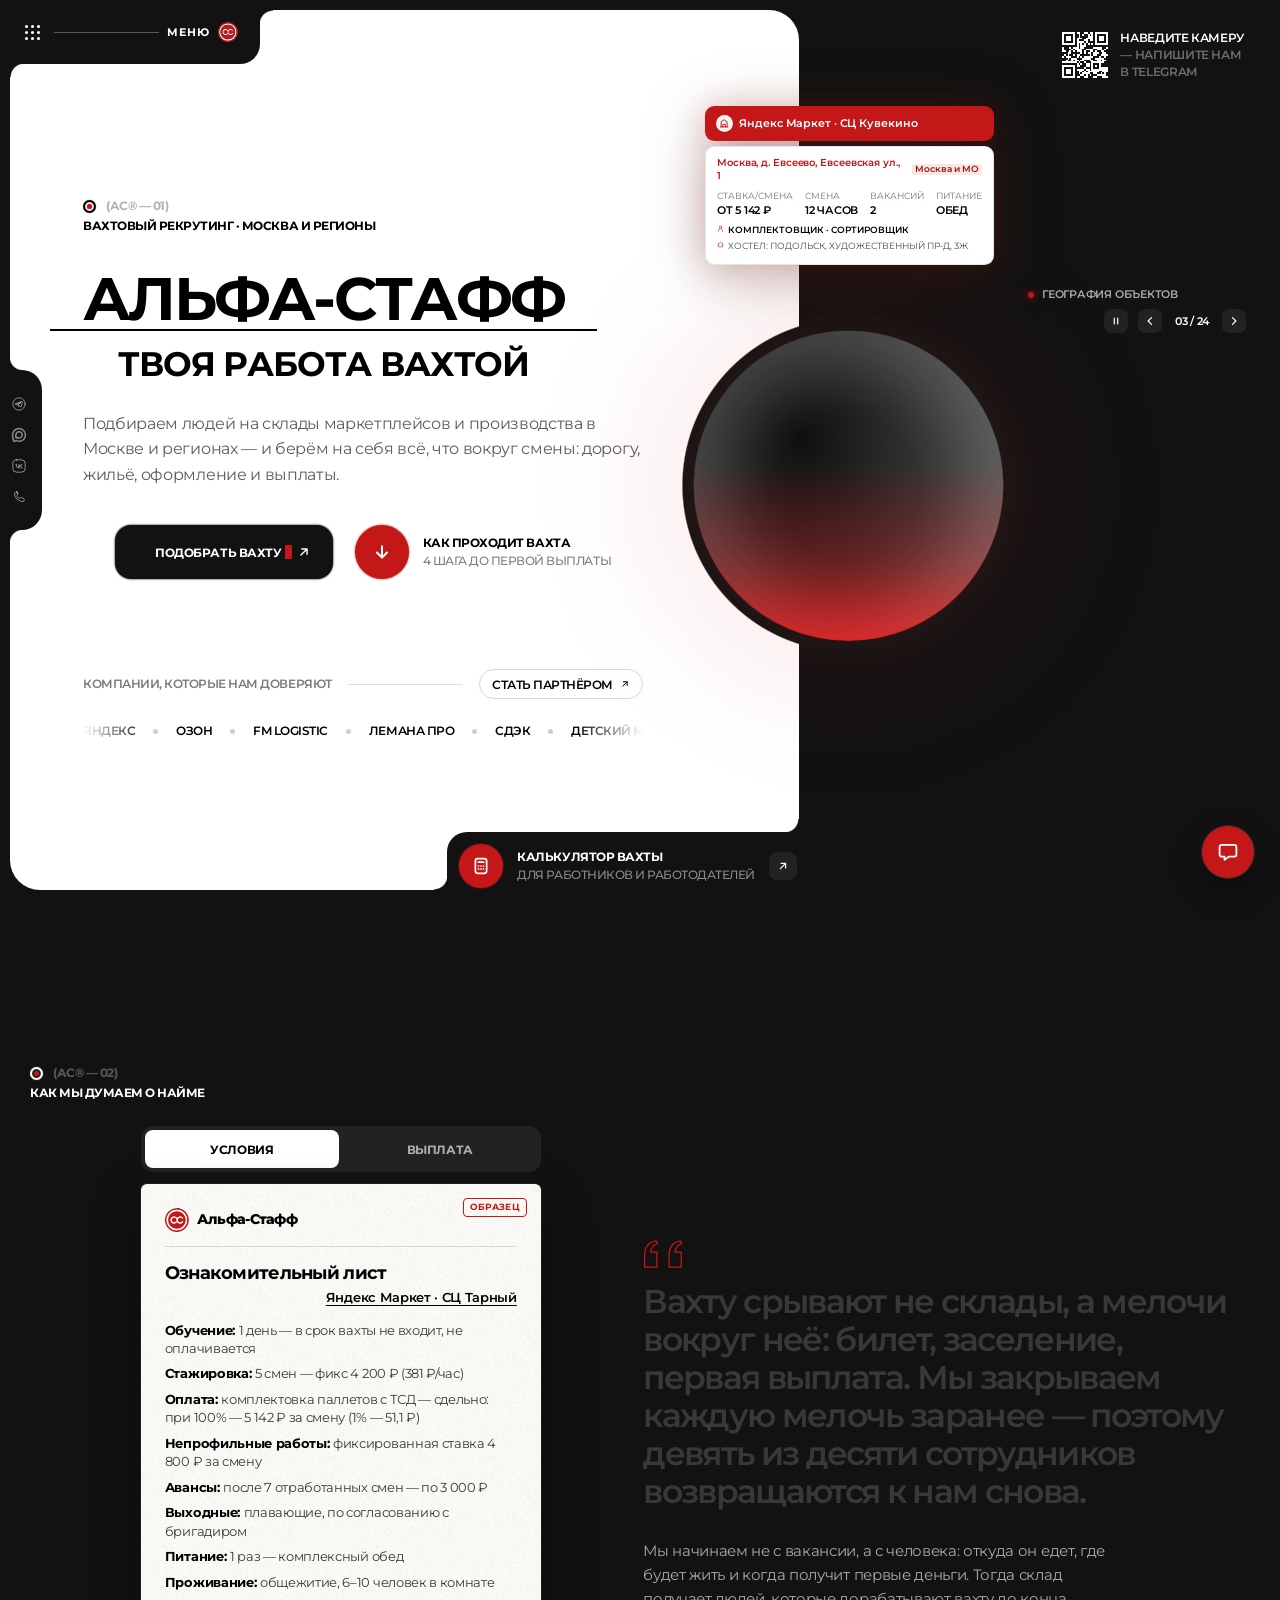
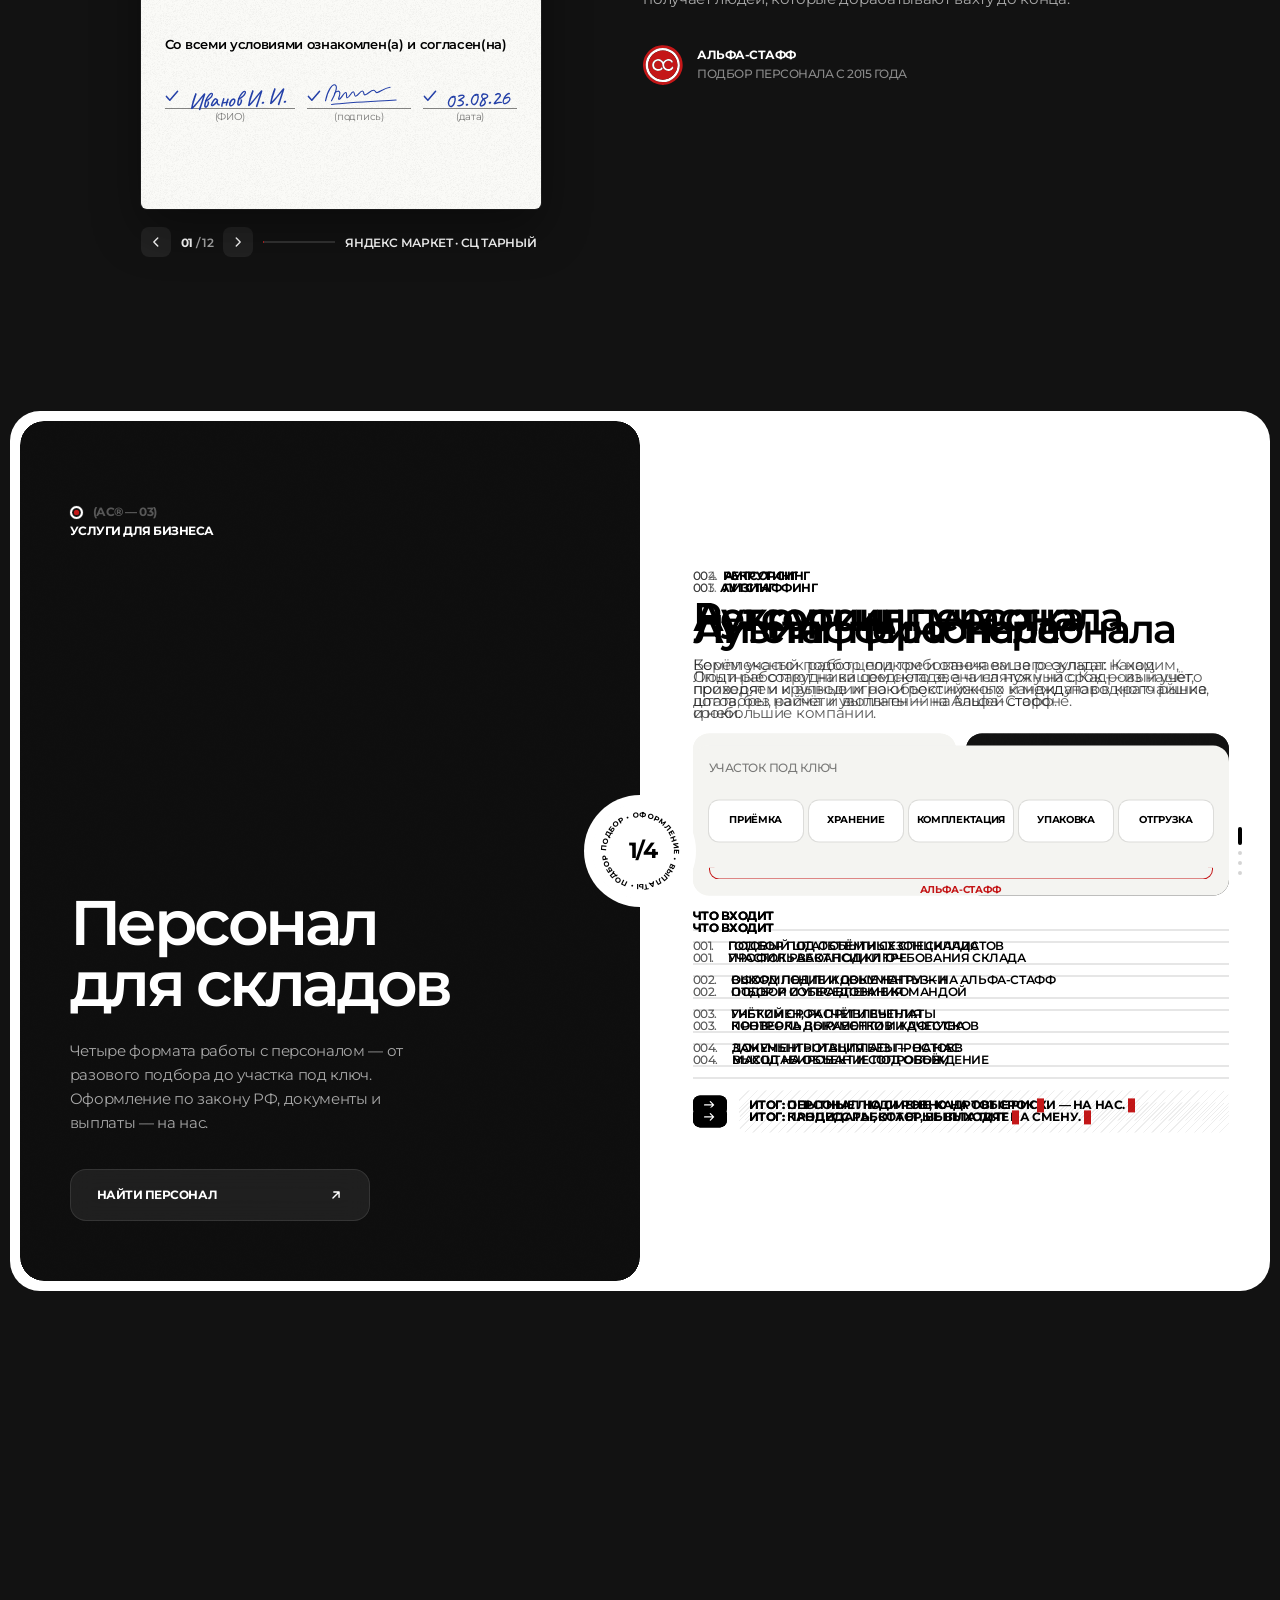
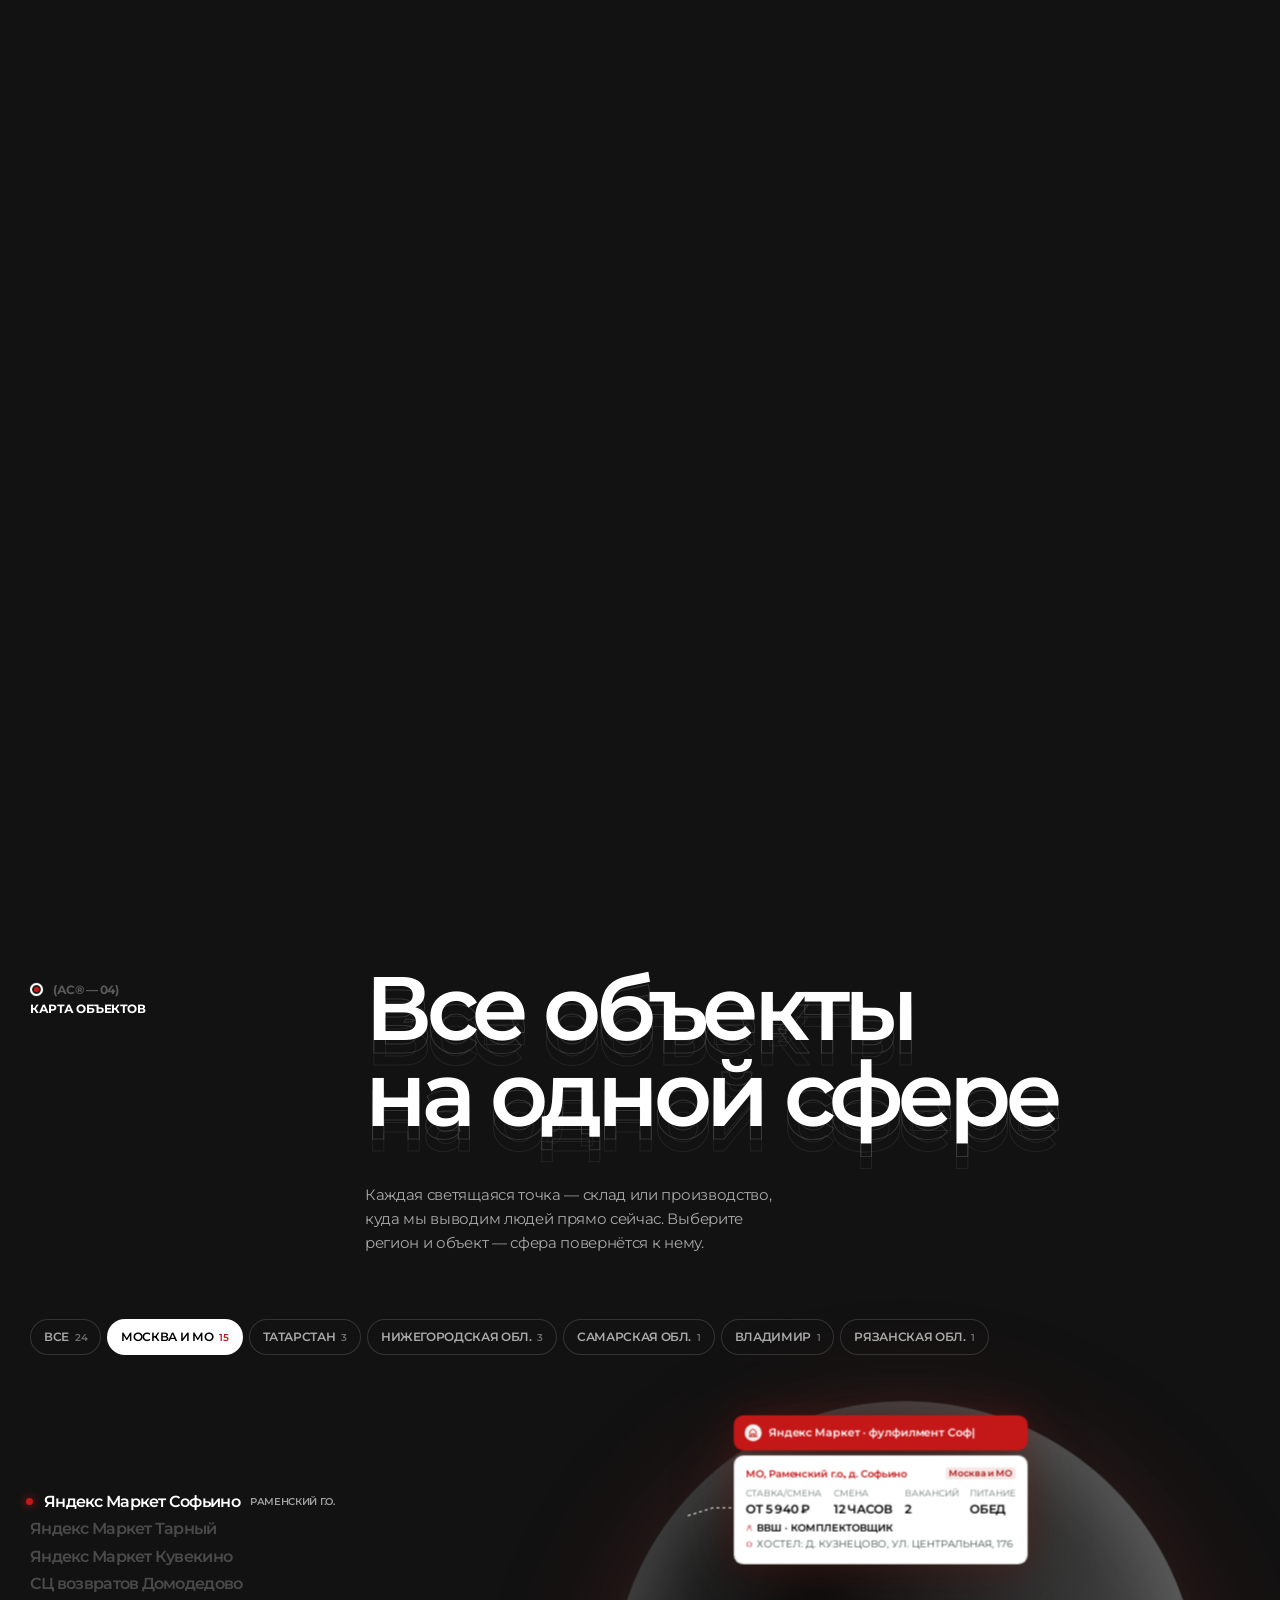
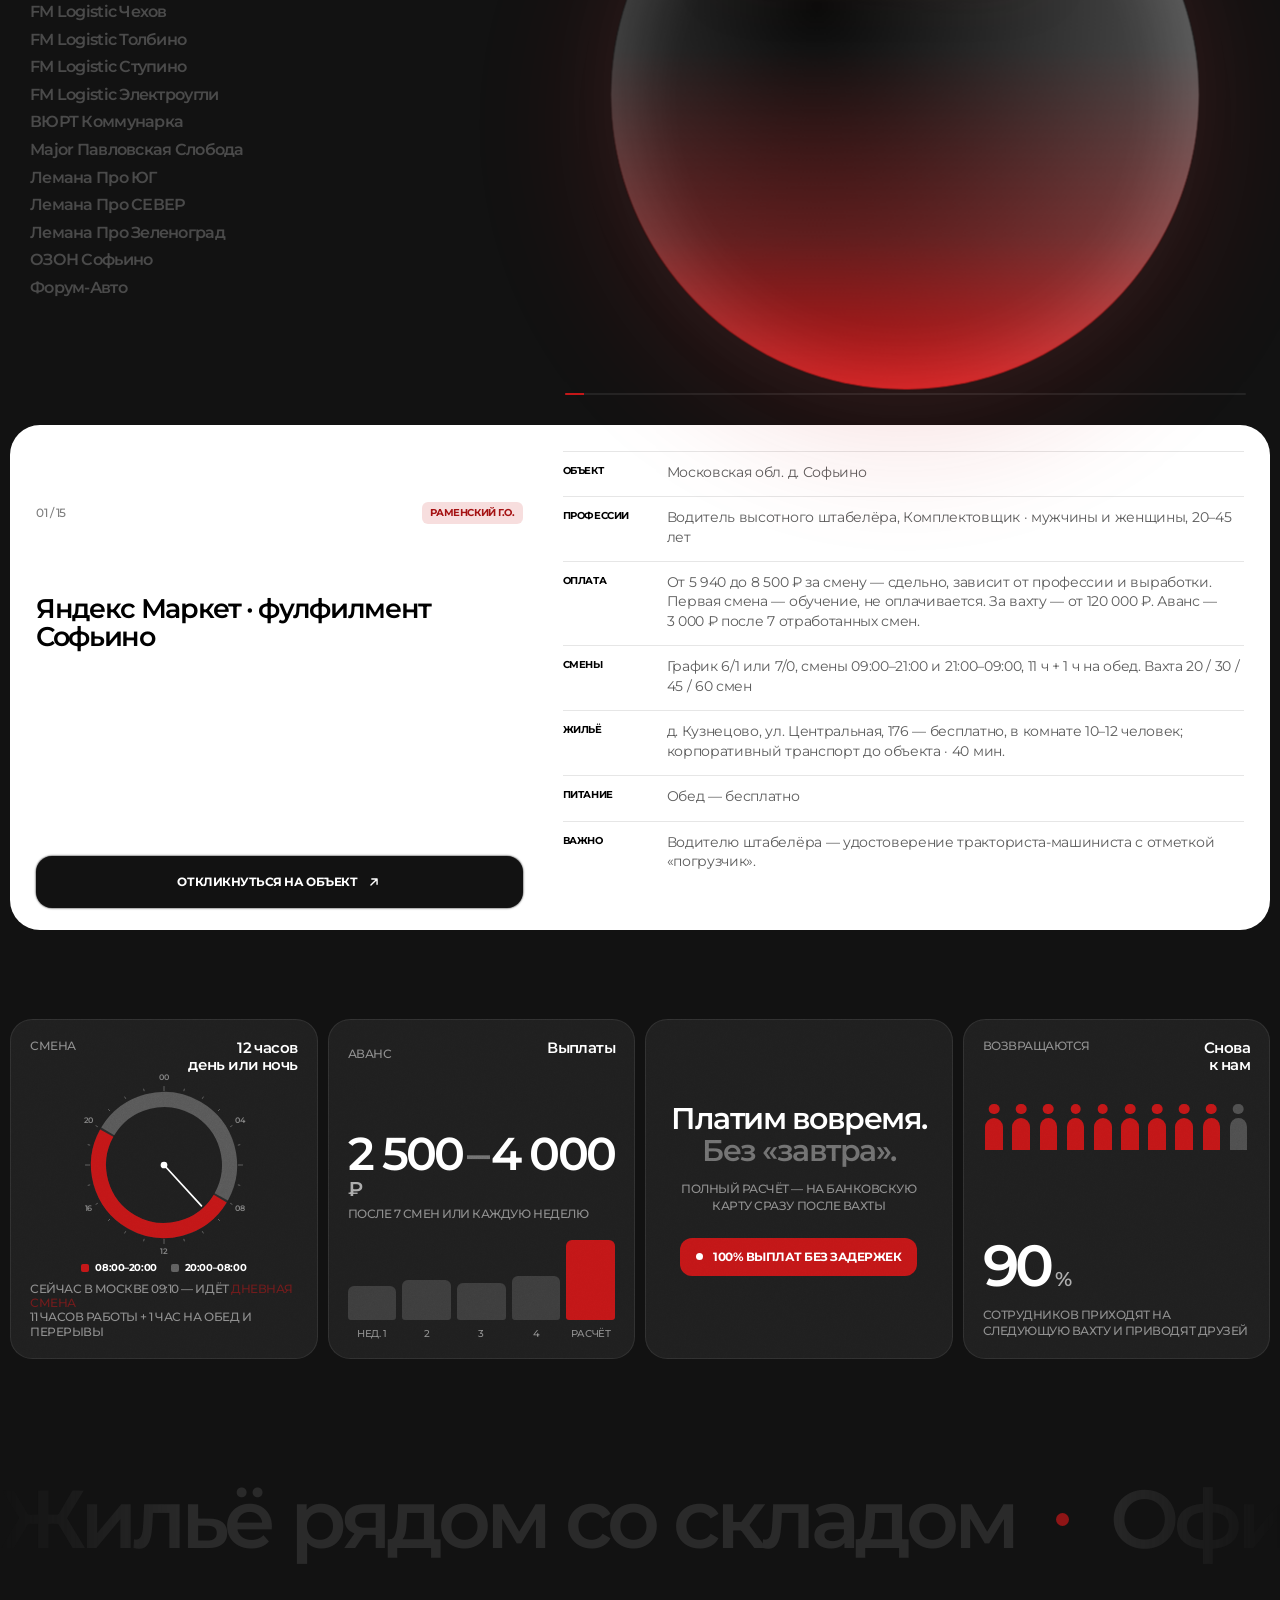
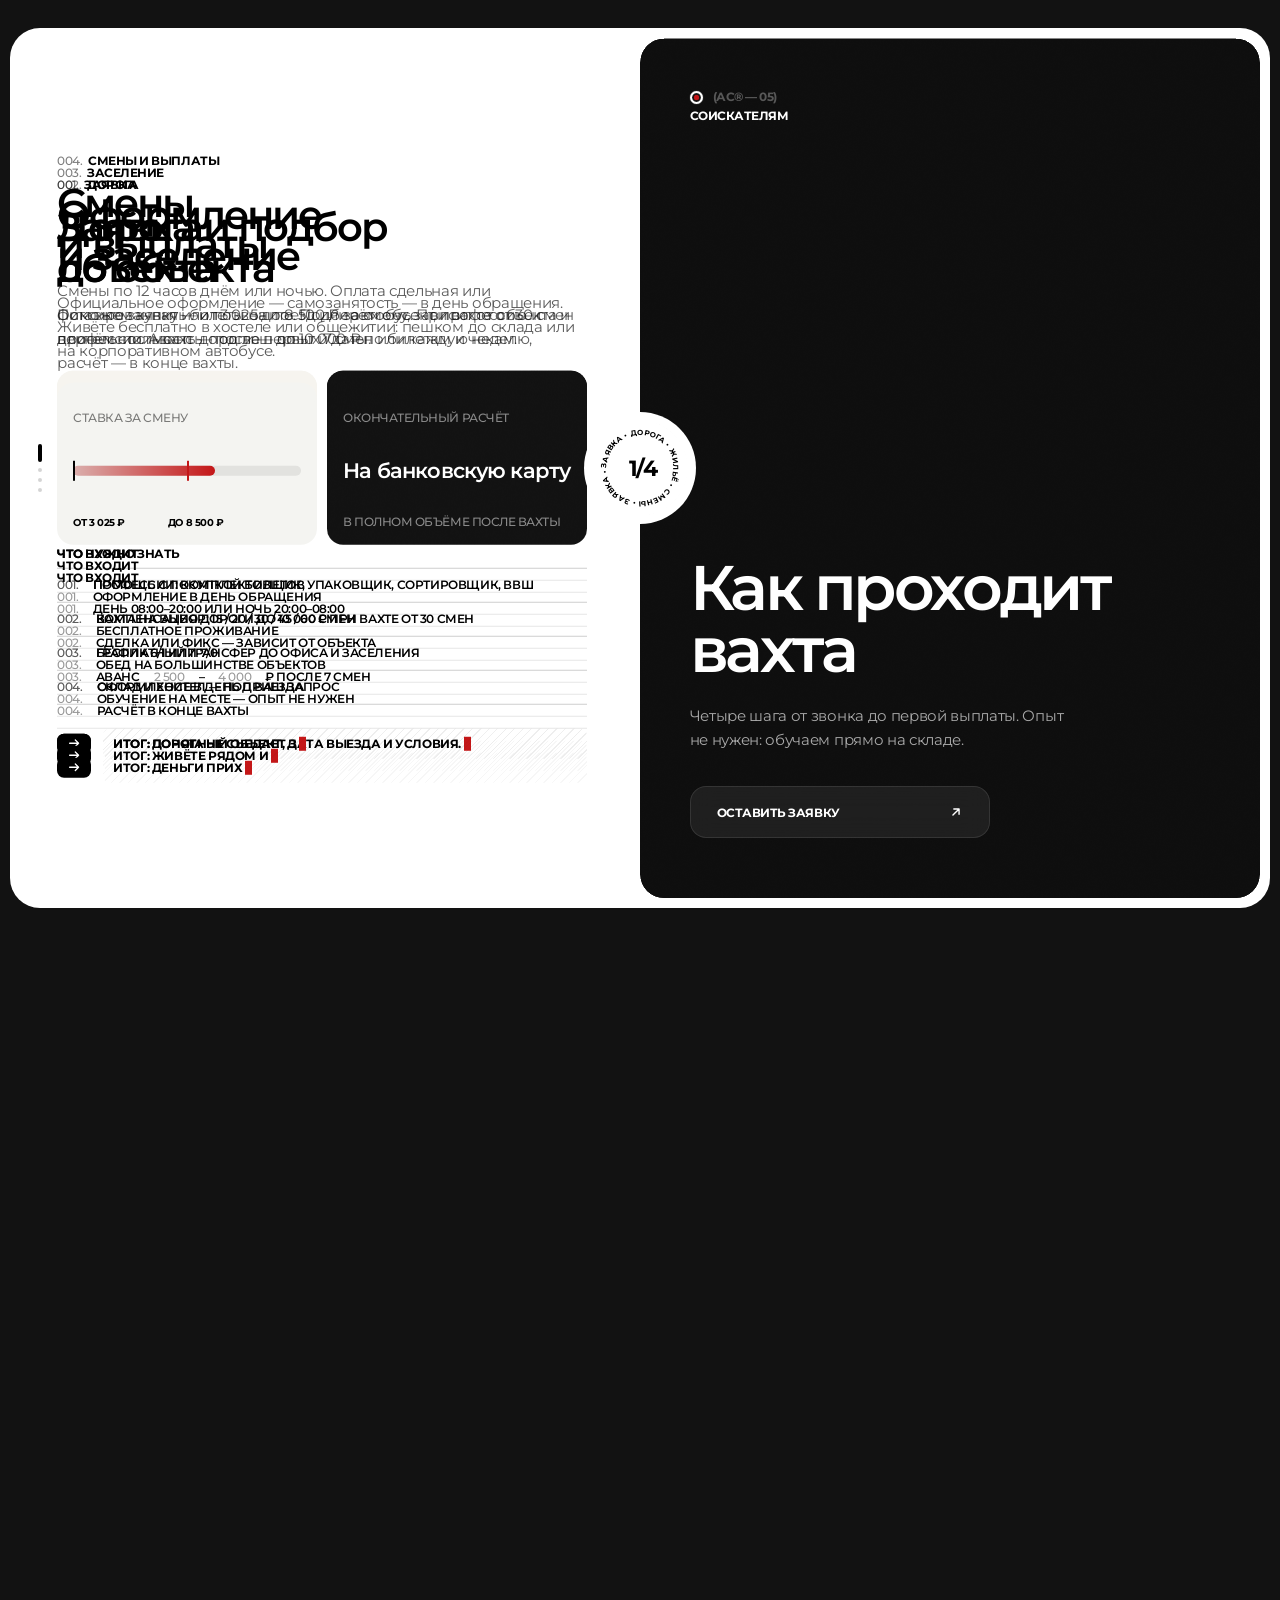
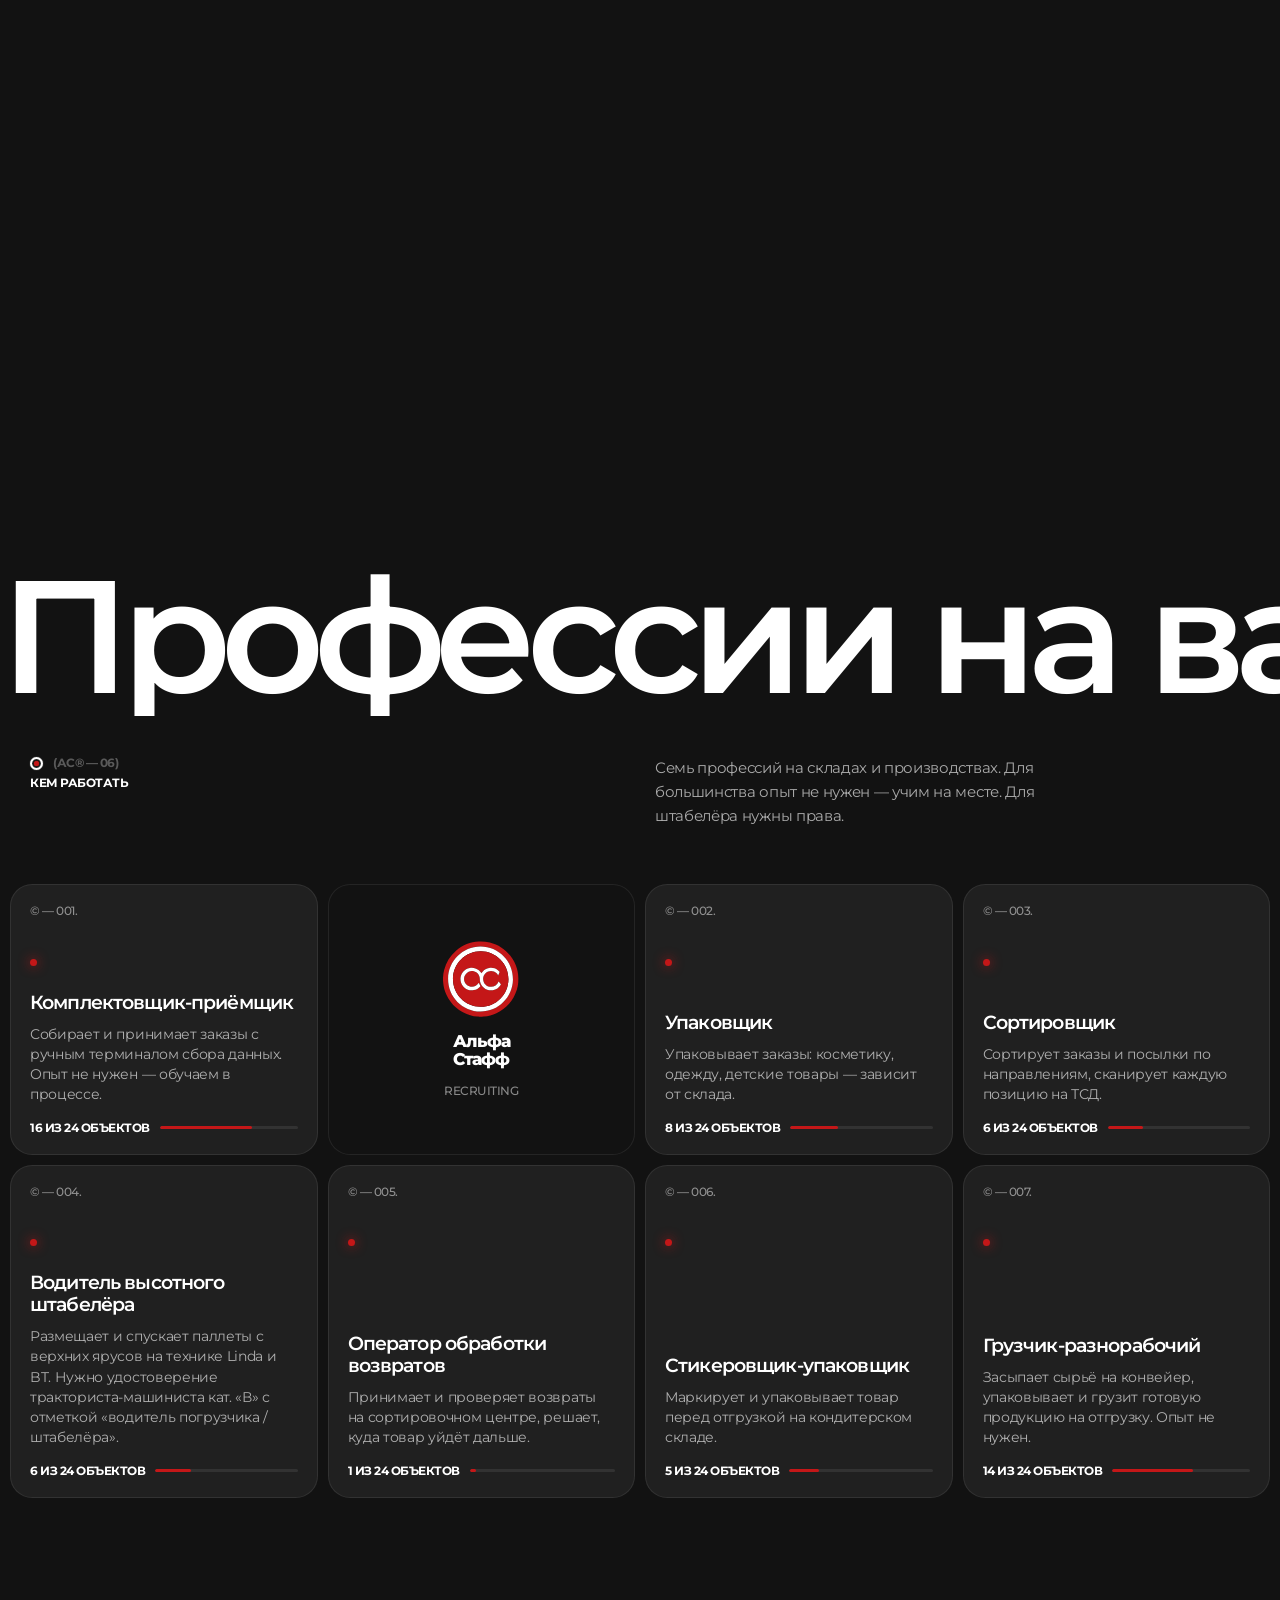
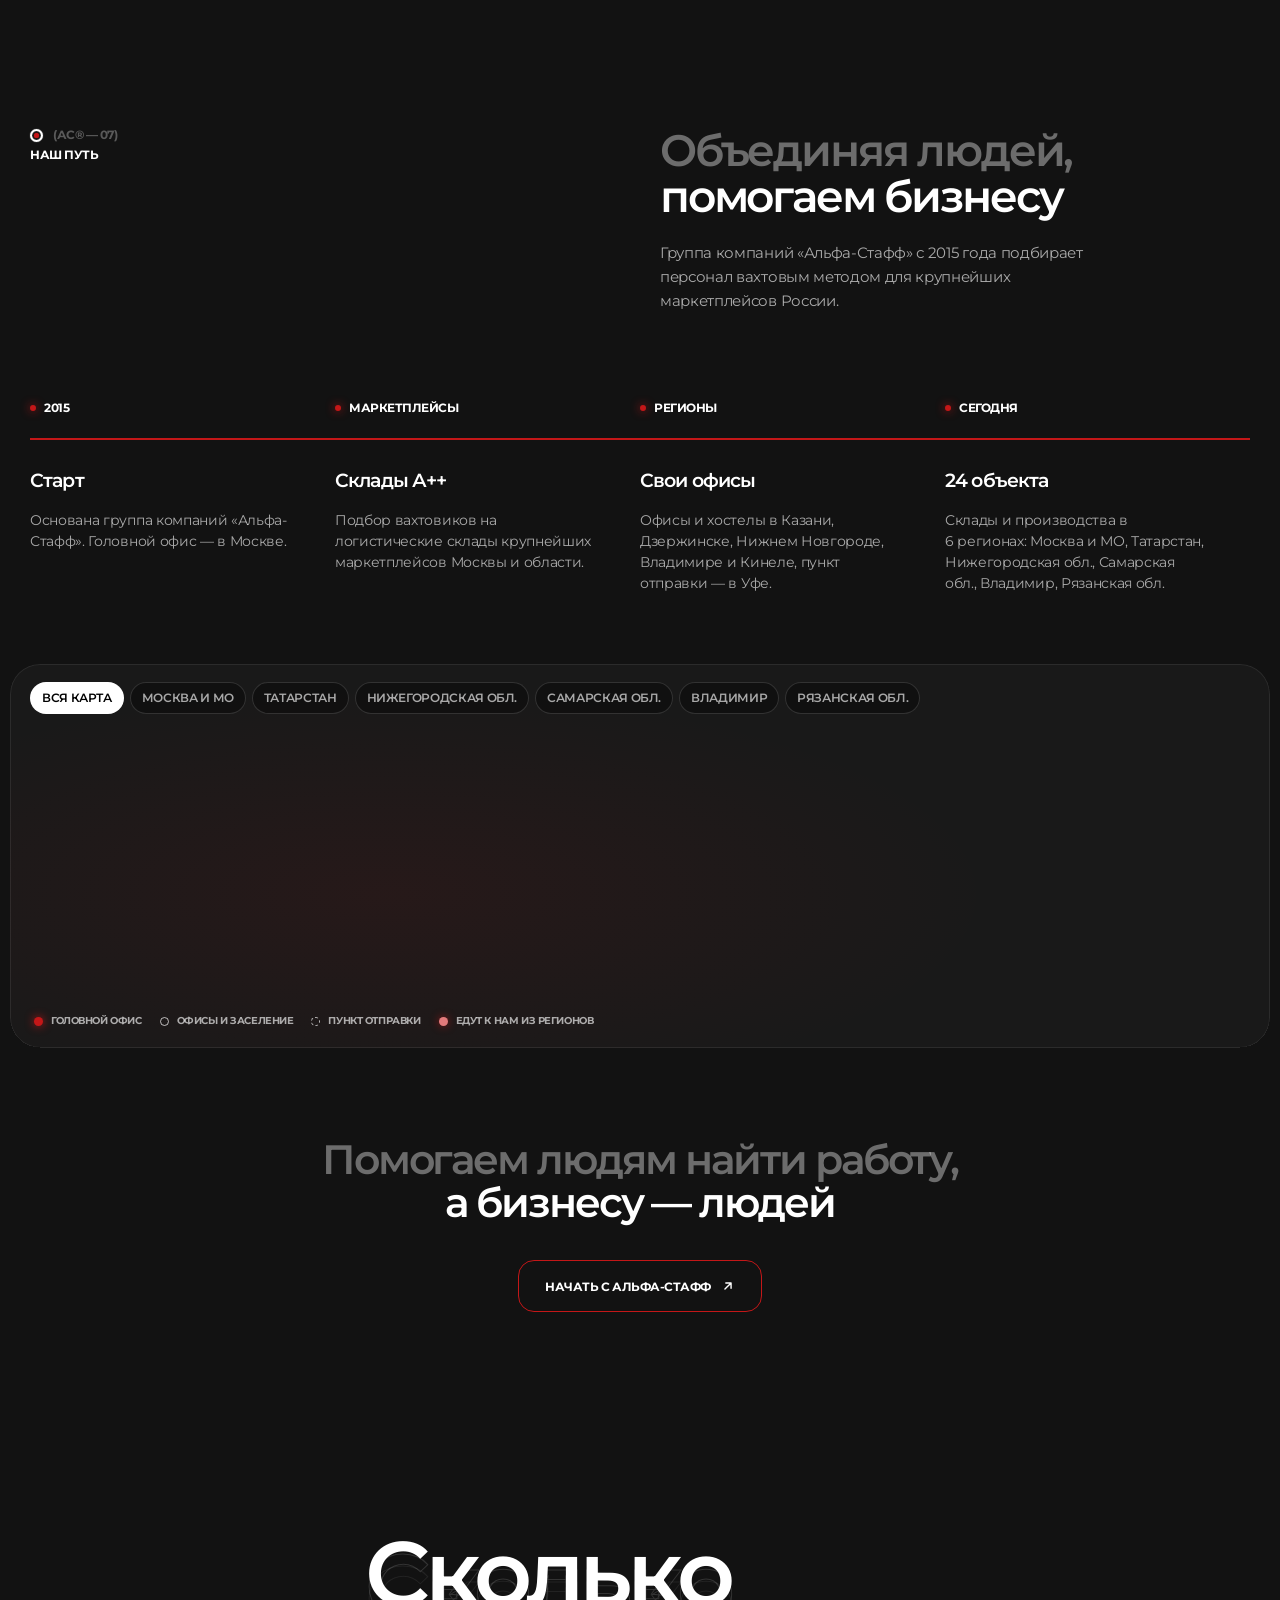
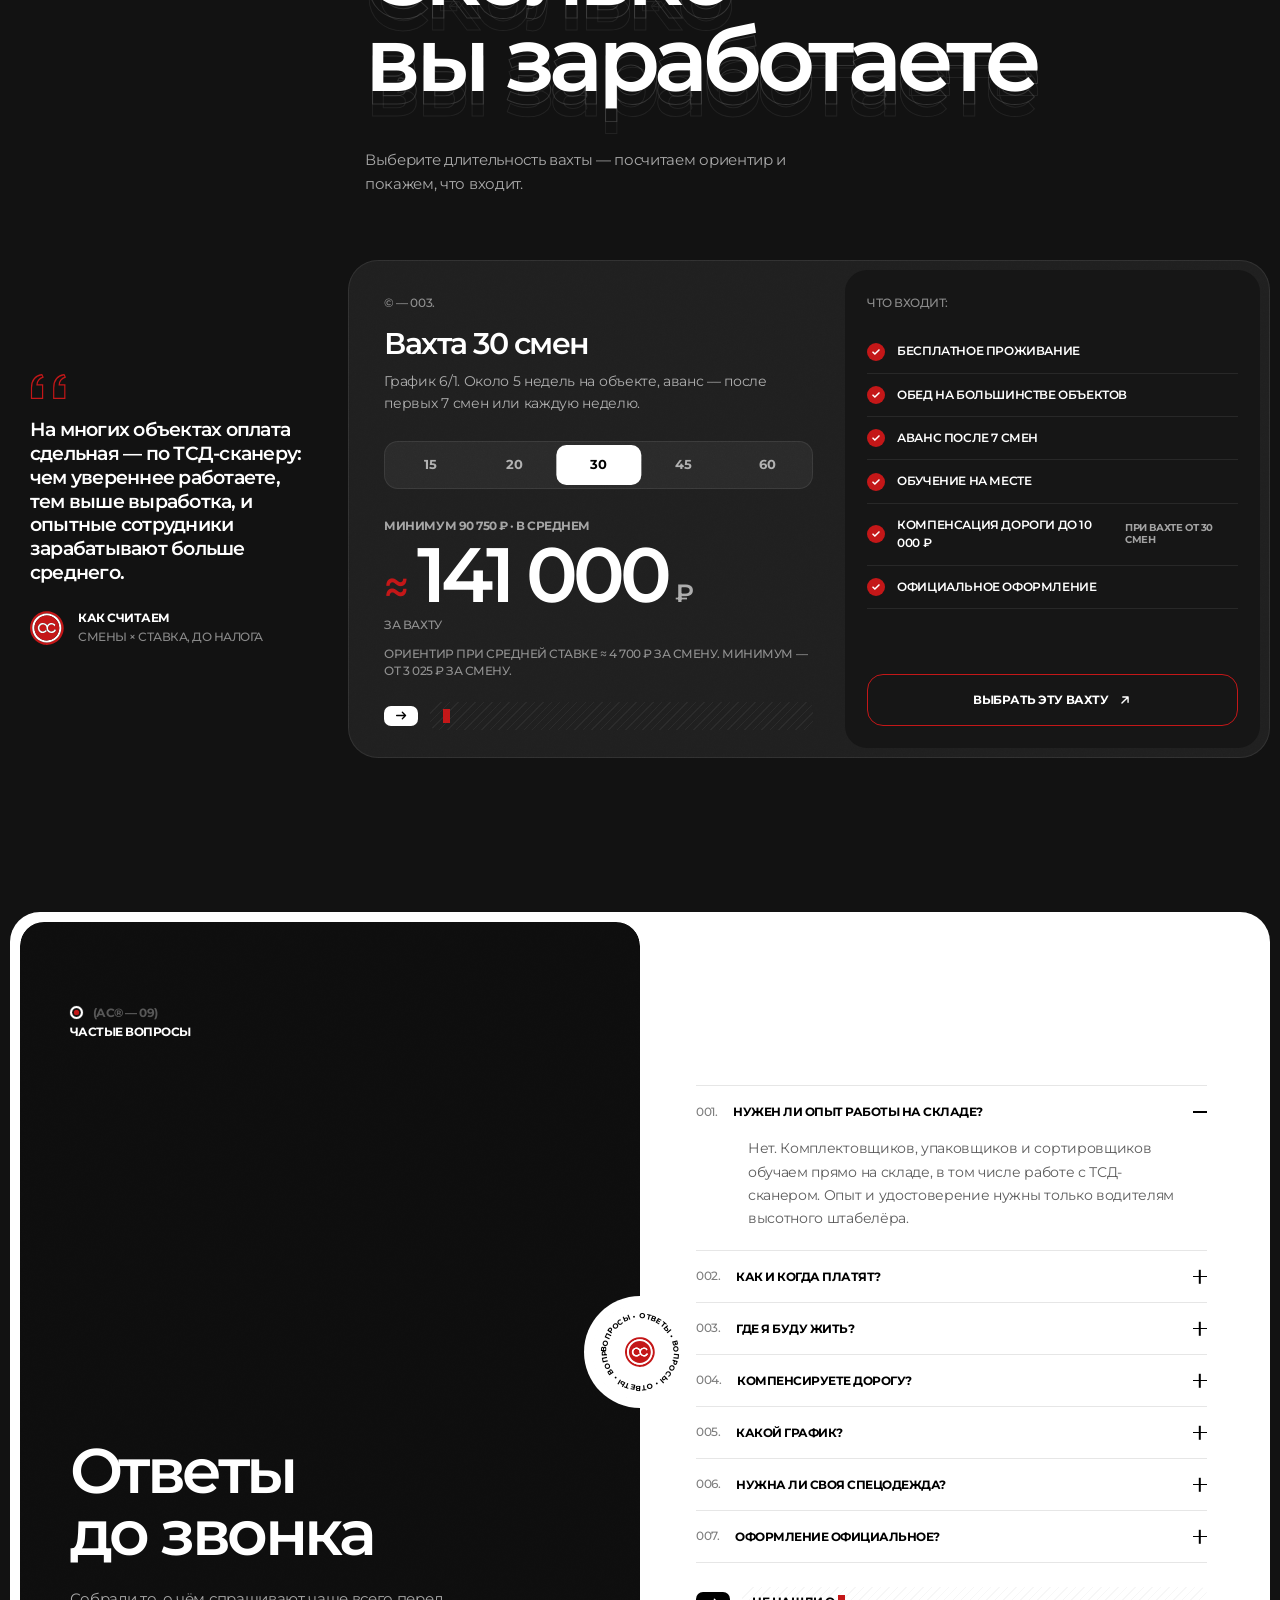
==== commit b81d834a: "Убрать серый ободок по краю сфер" ====
--- a/index.html
+++ b/index.html
@@ -12,7 +12,7 @@
   <meta property="og:description" content="Склады и производства в Москве и регионах. Жильё бесплатно, аванс после первых 7 смен, оформление в день обращения.">
   <meta property="og:image" content="assets/brandbook/social-preview.png">
   <link rel="stylesheet" href="css/fonts.css?v=20261005branding-only">
-  <link rel="stylesheet" href="css/style-company.css?v=20261019a">
+  <link rel="stylesheet" href="css/style-company.css?v=20261020sphere-edge">
   <link rel="stylesheet" href="css/company.css?v=20261013a">
   <link rel="stylesheet" href="css/calculators/ui-base.css?v=20261020business38">
 <link rel="stylesheet" href="css/calc-views.css?v=20261020business38">
--- a/css/style-company.css
+++ b/css/style-company.css
@@ -574,7 +574,8 @@
 .sphere { aspect-ratio: 1; }
 .sphere-wrap { position: relative; width: 100%; aspect-ratio: 1; cursor: grab; touch-action: pan-y; }
 .sphere-background, .sphere-highlight { position: absolute; border-radius: 50%; pointer-events: none; }
-.sphere-background { top: 0.125rem; left: 0.125rem; width: calc(100% - 0.25rem); height: calc(100% - 0.25rem); z-index: 1; }
+/* Match the highlight/canvas contour so the gray light layer cannot protrude. */
+.sphere-background { inset: 0; width: 100%; height: 100%; z-index: 1; }
 .sphere-highlight { inset: 0; mix-blend-mode: luminosity; z-index: 2; -webkit-mask-image: radial-gradient(closest-side, #000 calc(100% - 1.5px), transparent 100%); mask-image: radial-gradient(closest-side, #000 calc(100% - 1.5px), transparent 100%); }
 .sphere-canvas { position: relative; width: 100%; height: 100%; aspect-ratio: 1; mix-blend-mode: lighten; z-index: 3; -webkit-mask-image: radial-gradient(closest-side, #000 calc(100% - 1.5px), transparent 100%); mask-image: radial-gradient(closest-side, #000 calc(100% - 1.5px), transparent 100%); }
 
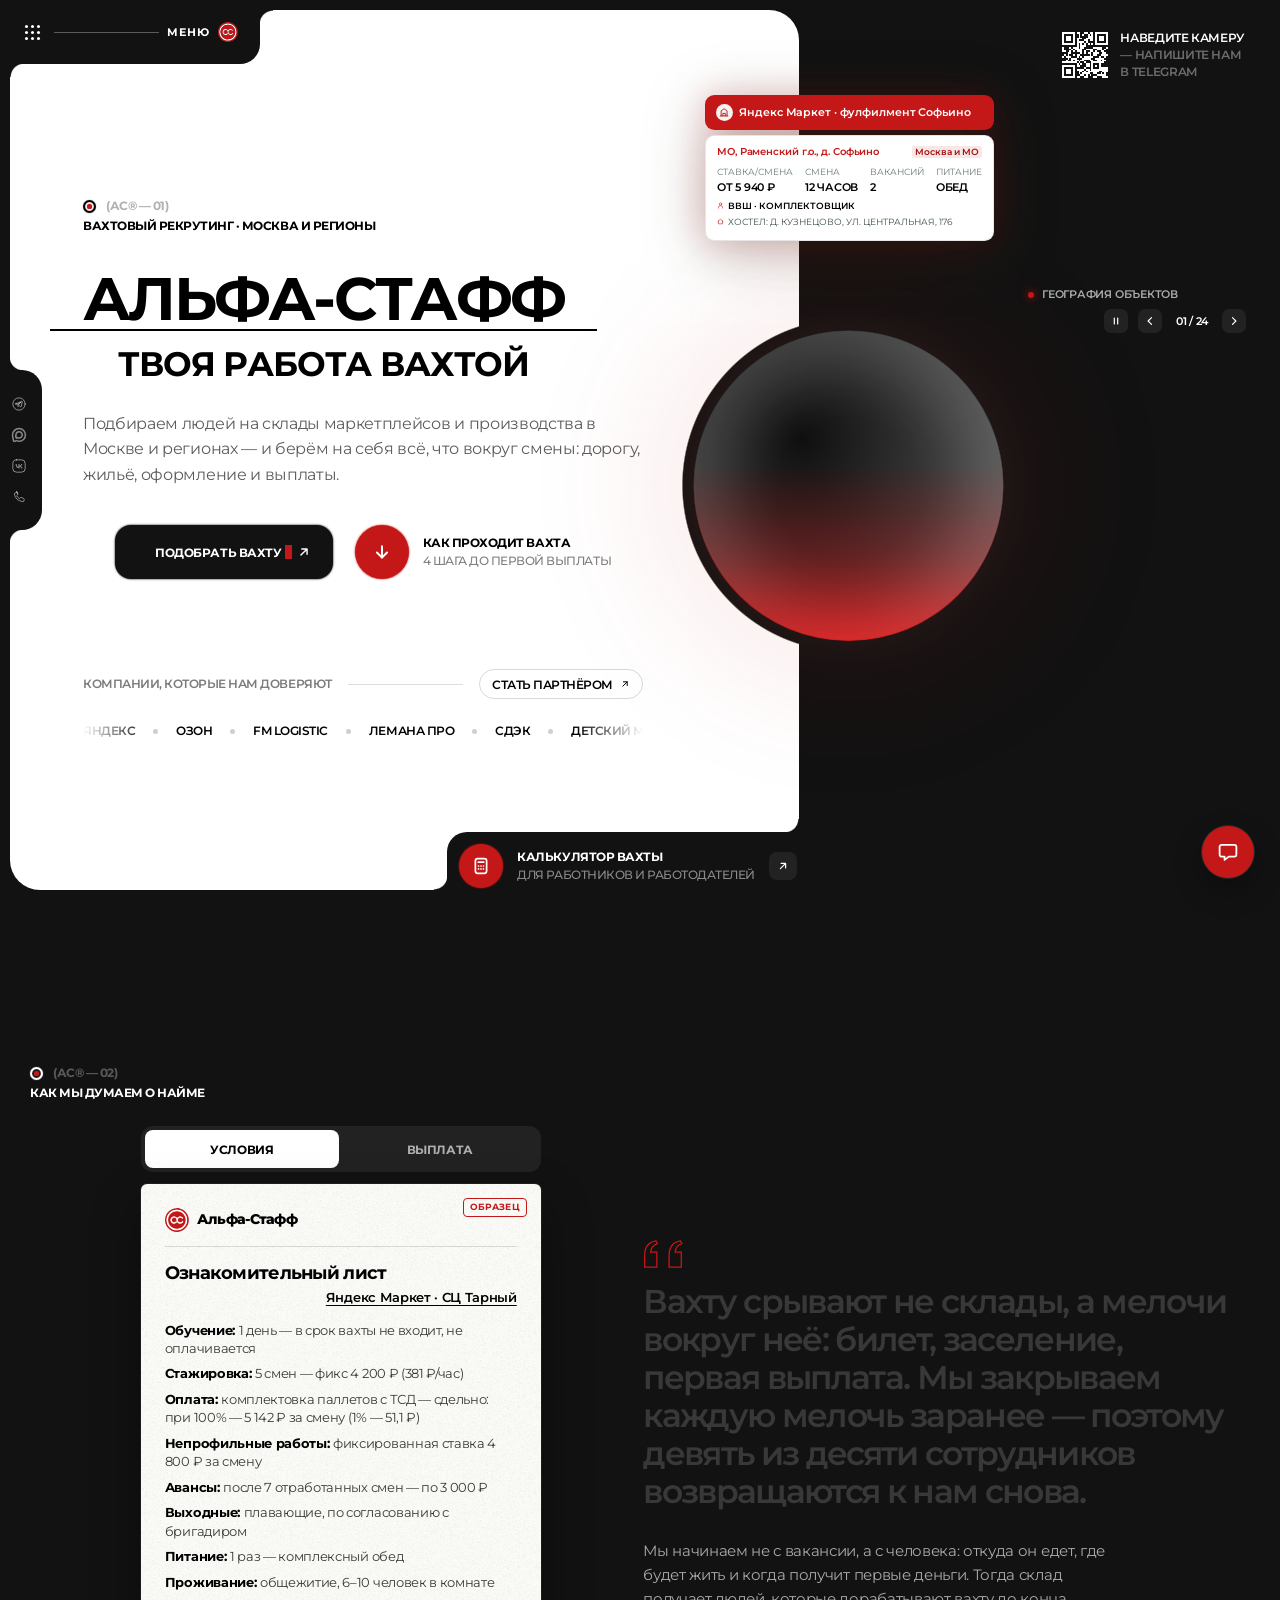
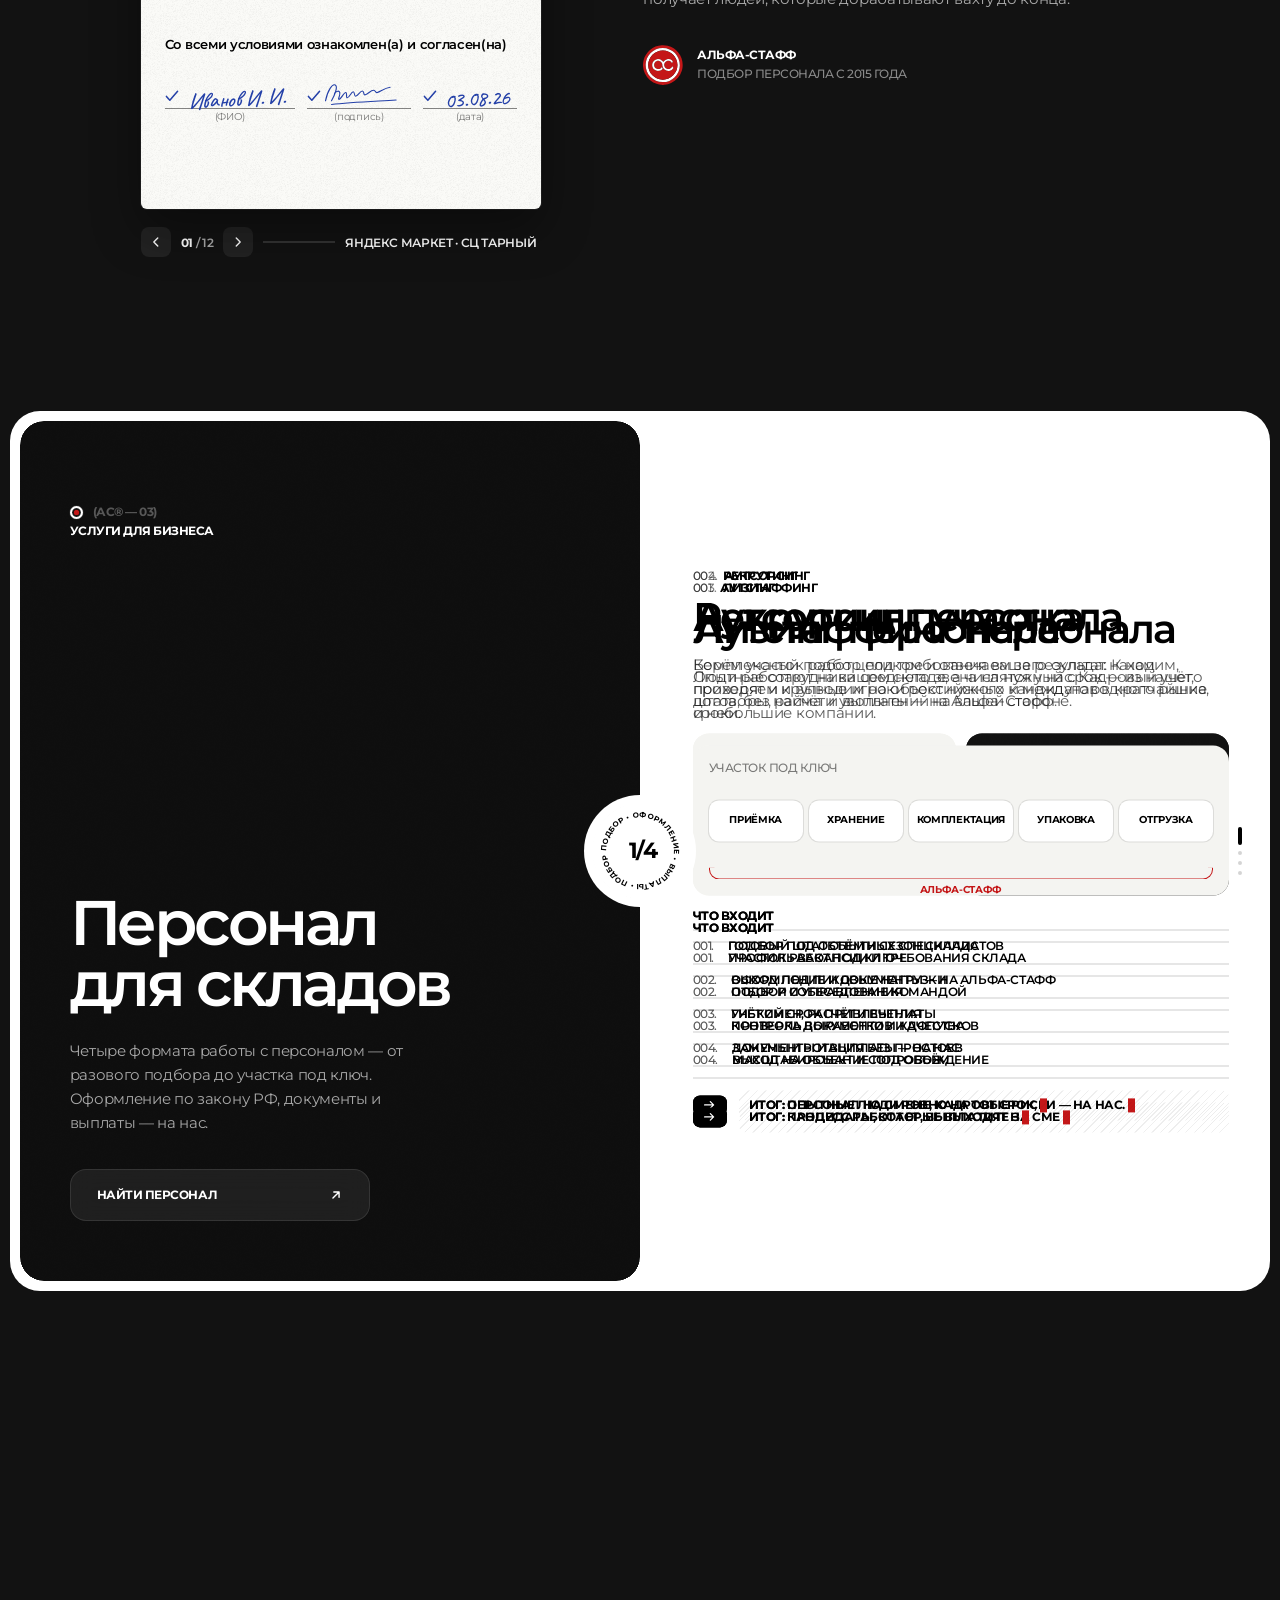
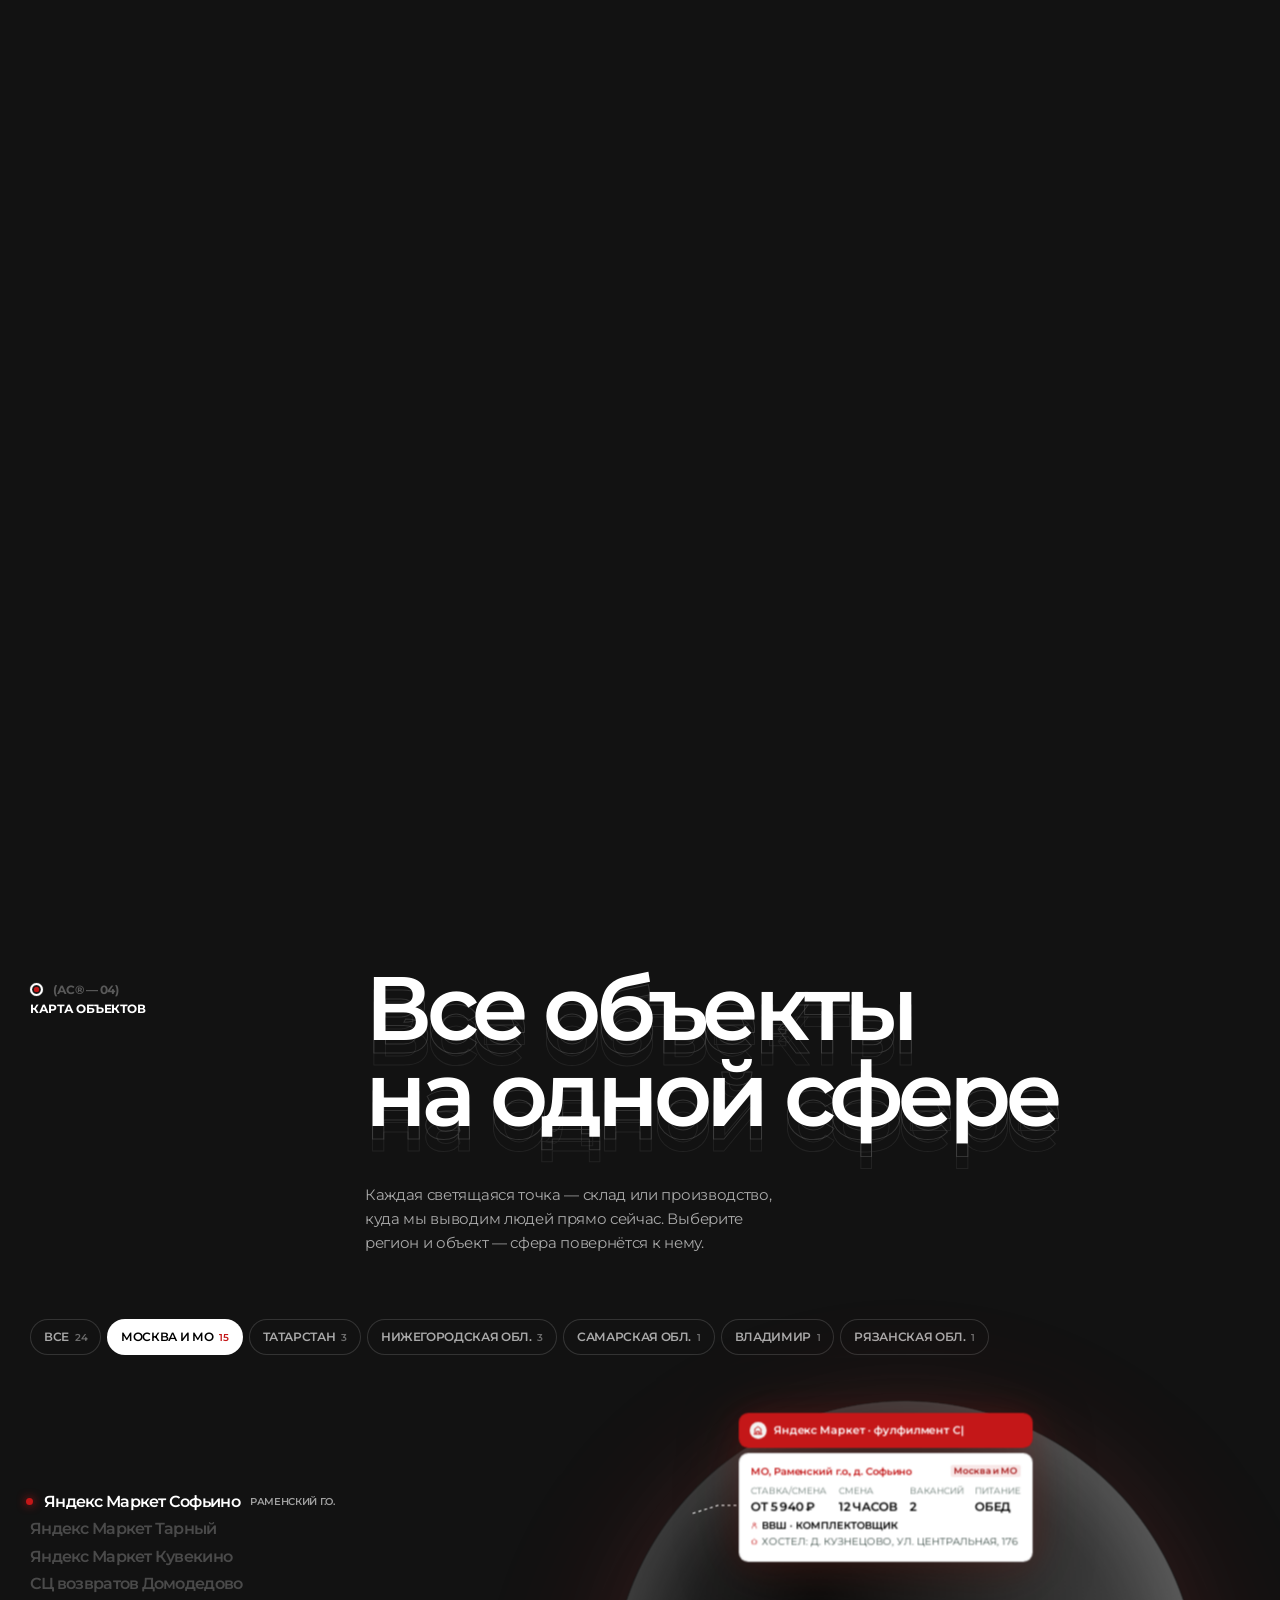
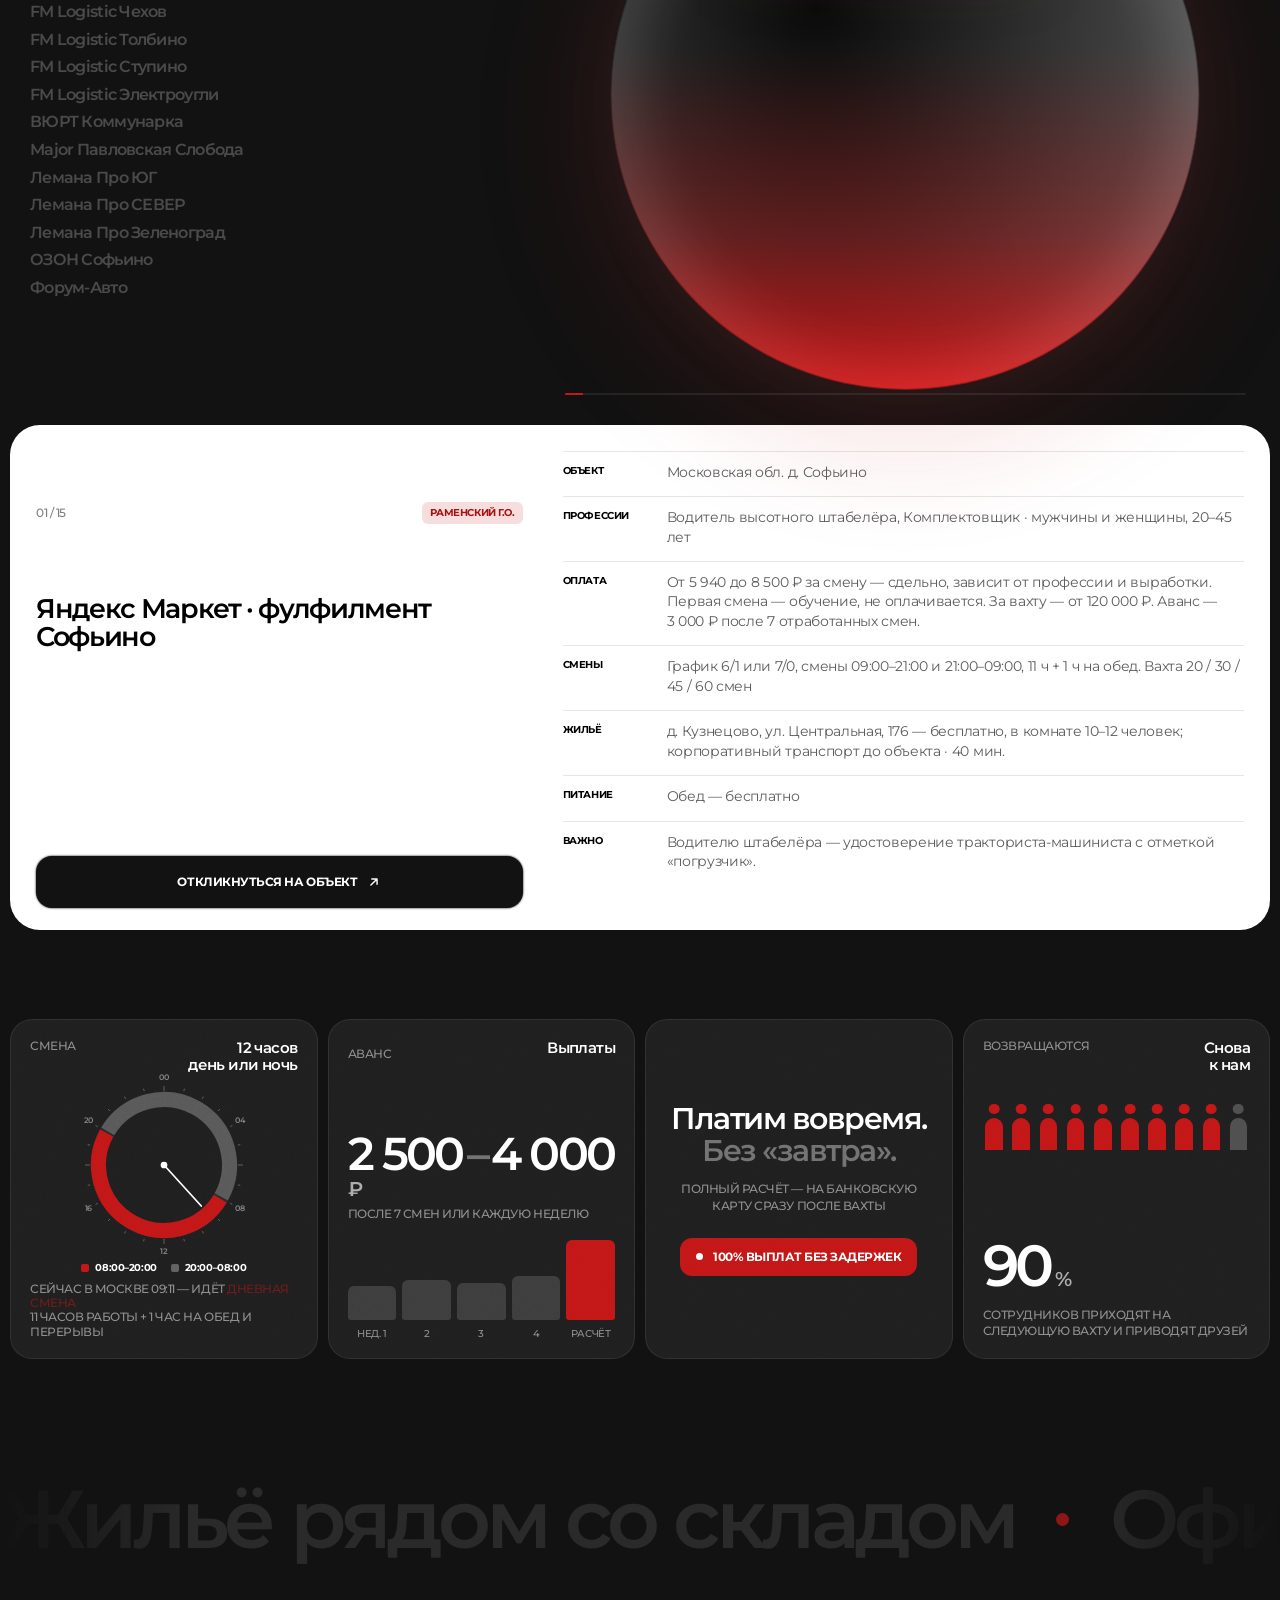
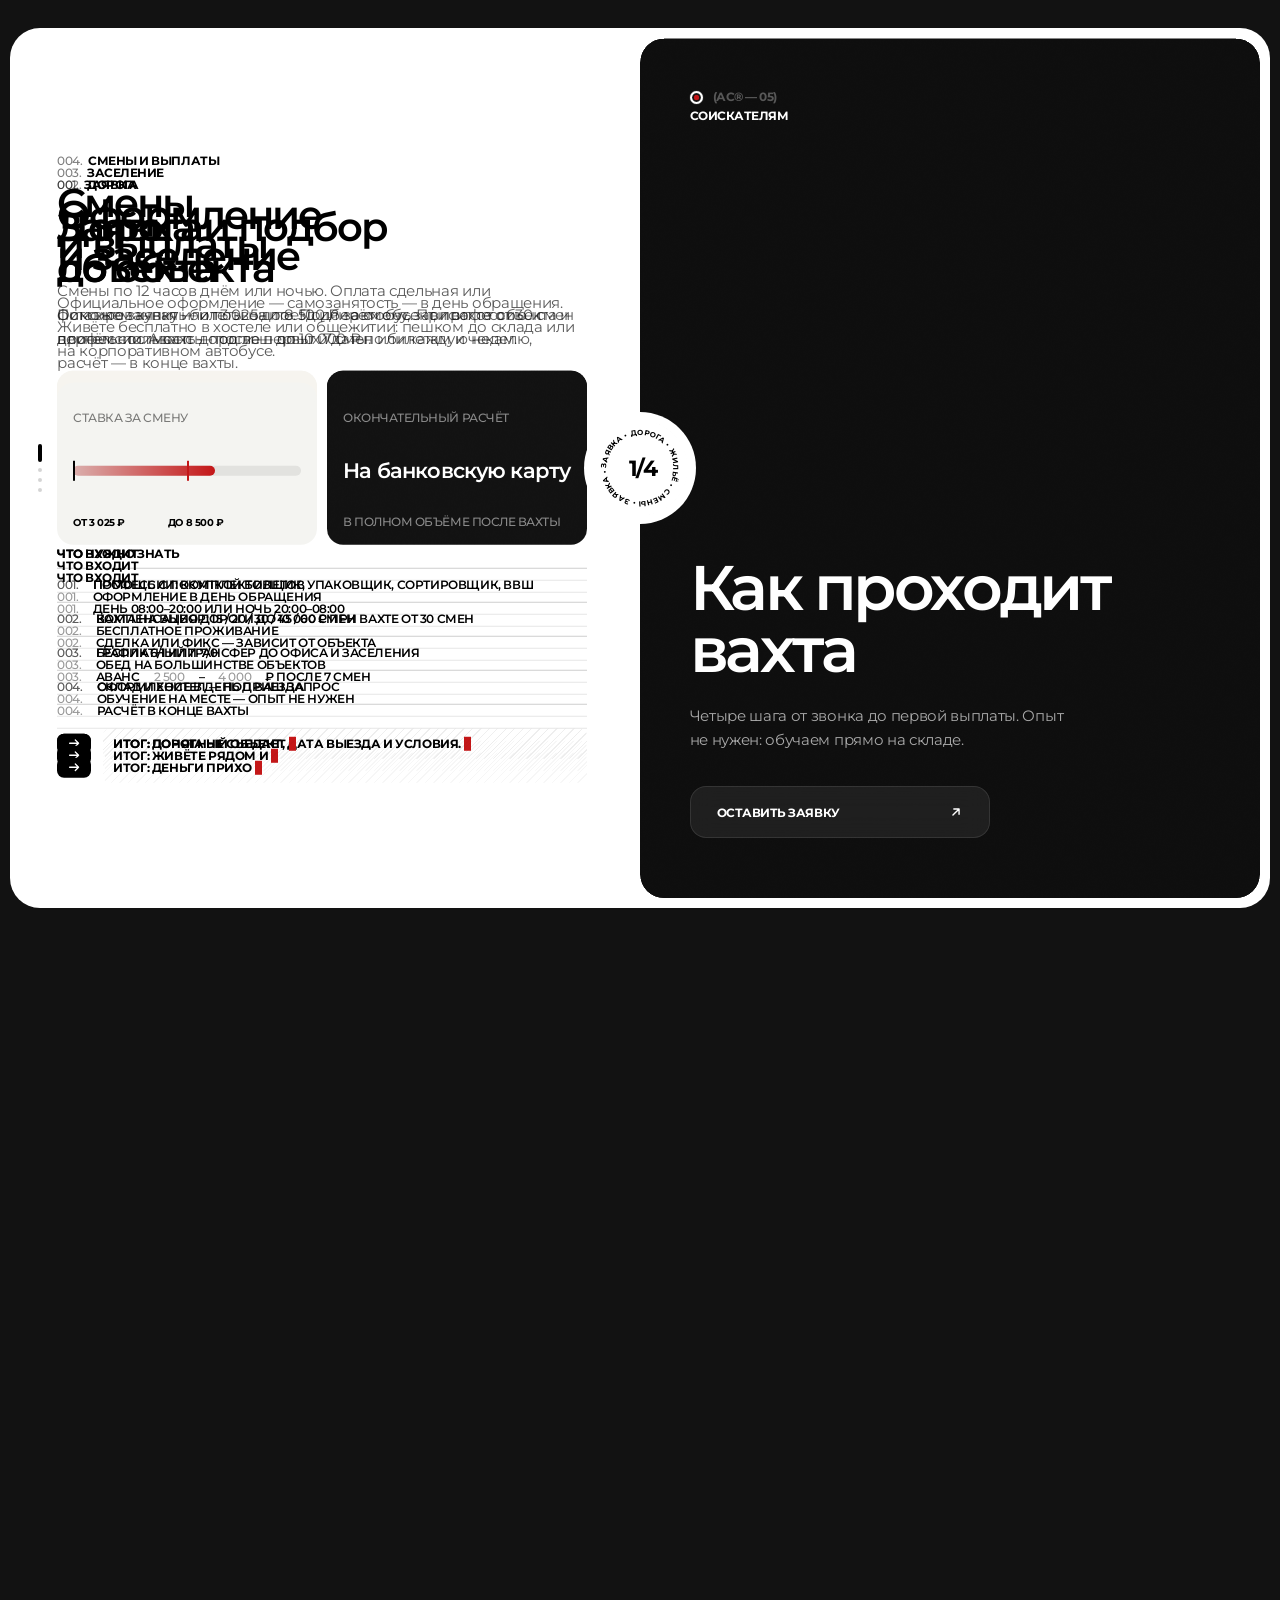
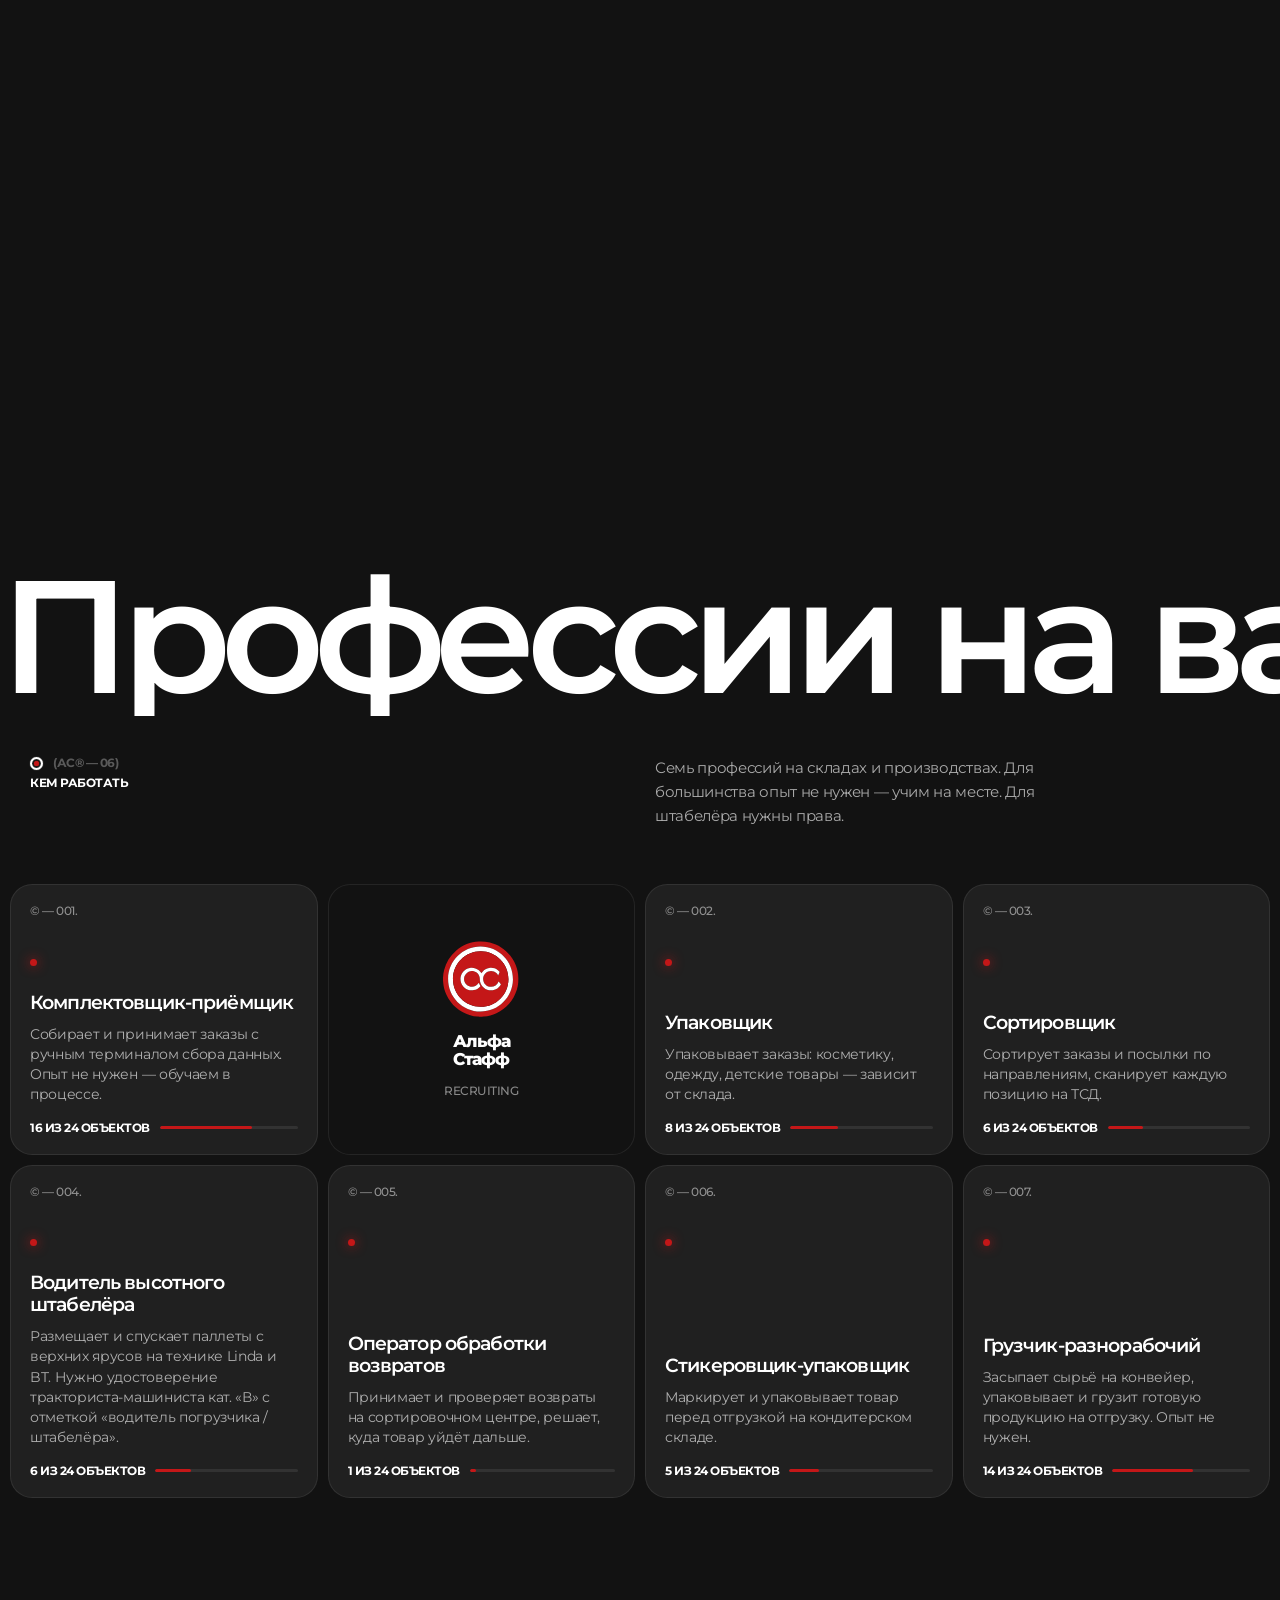
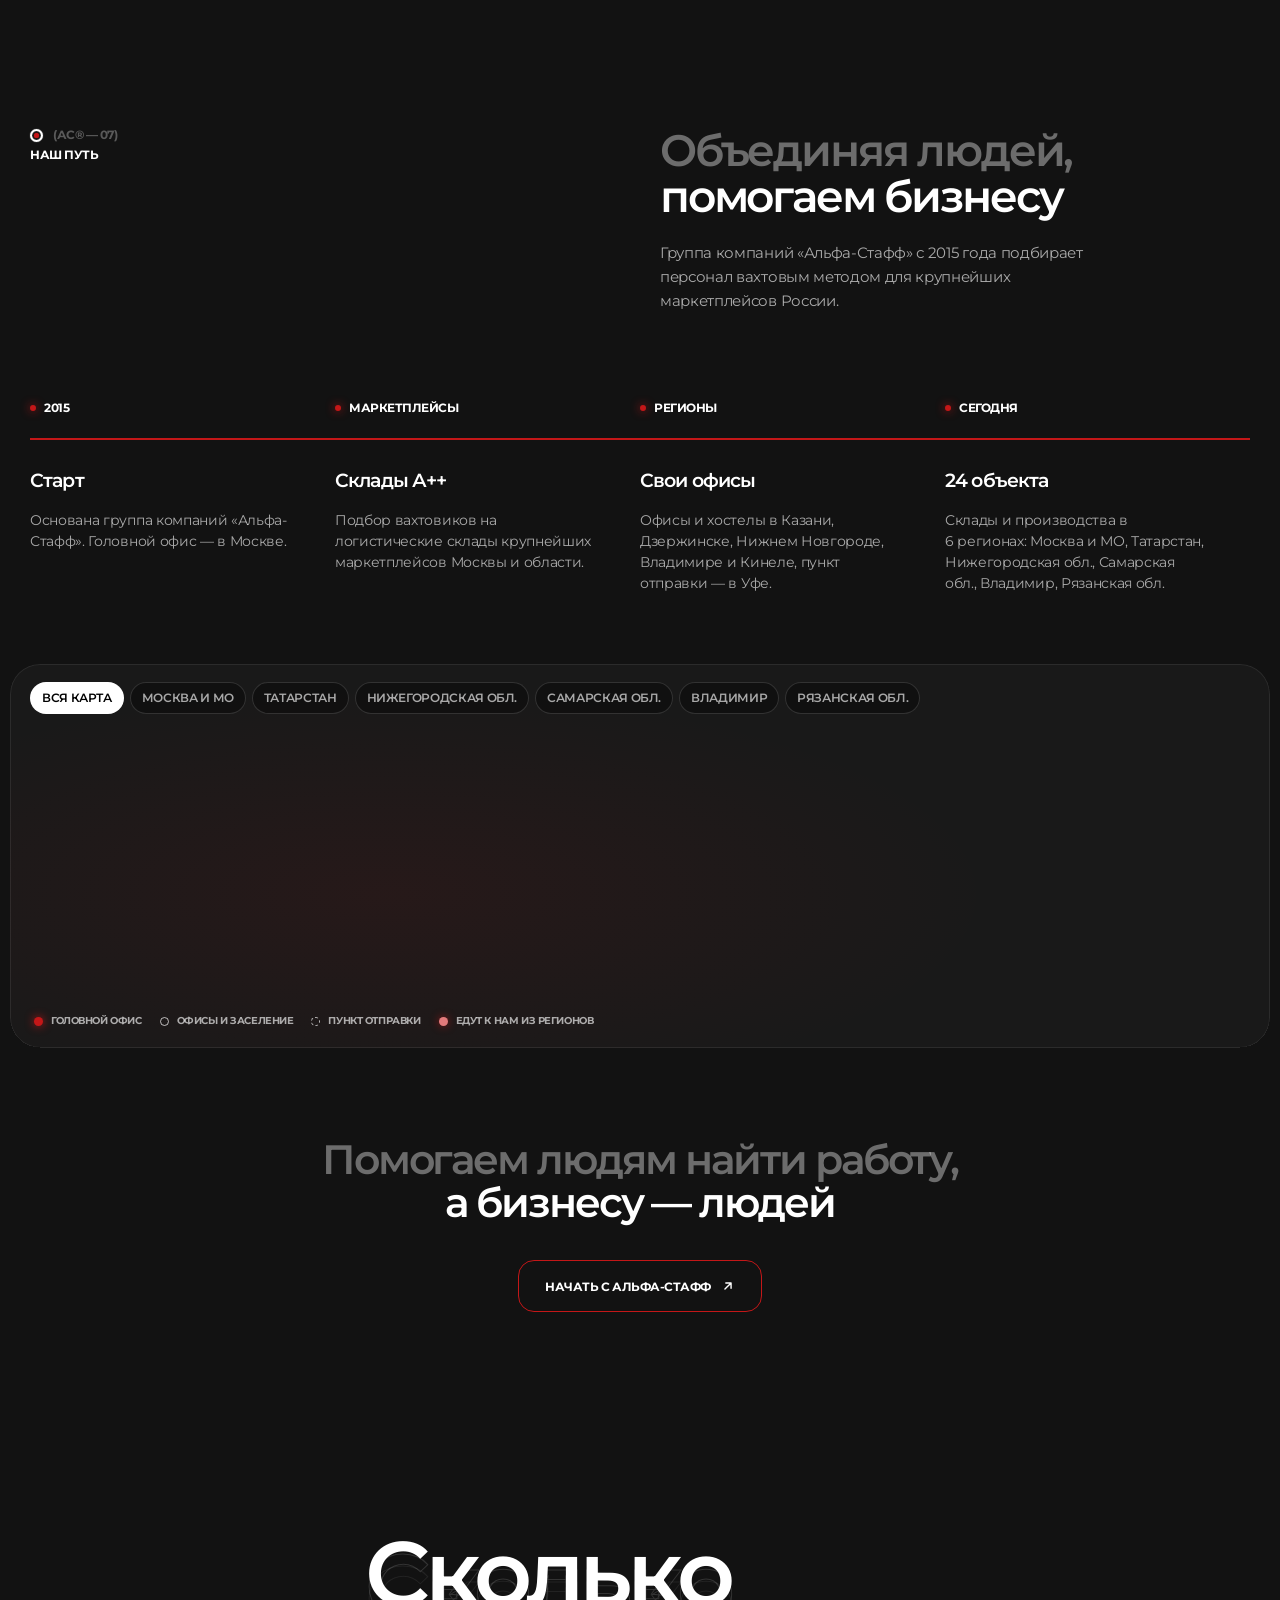
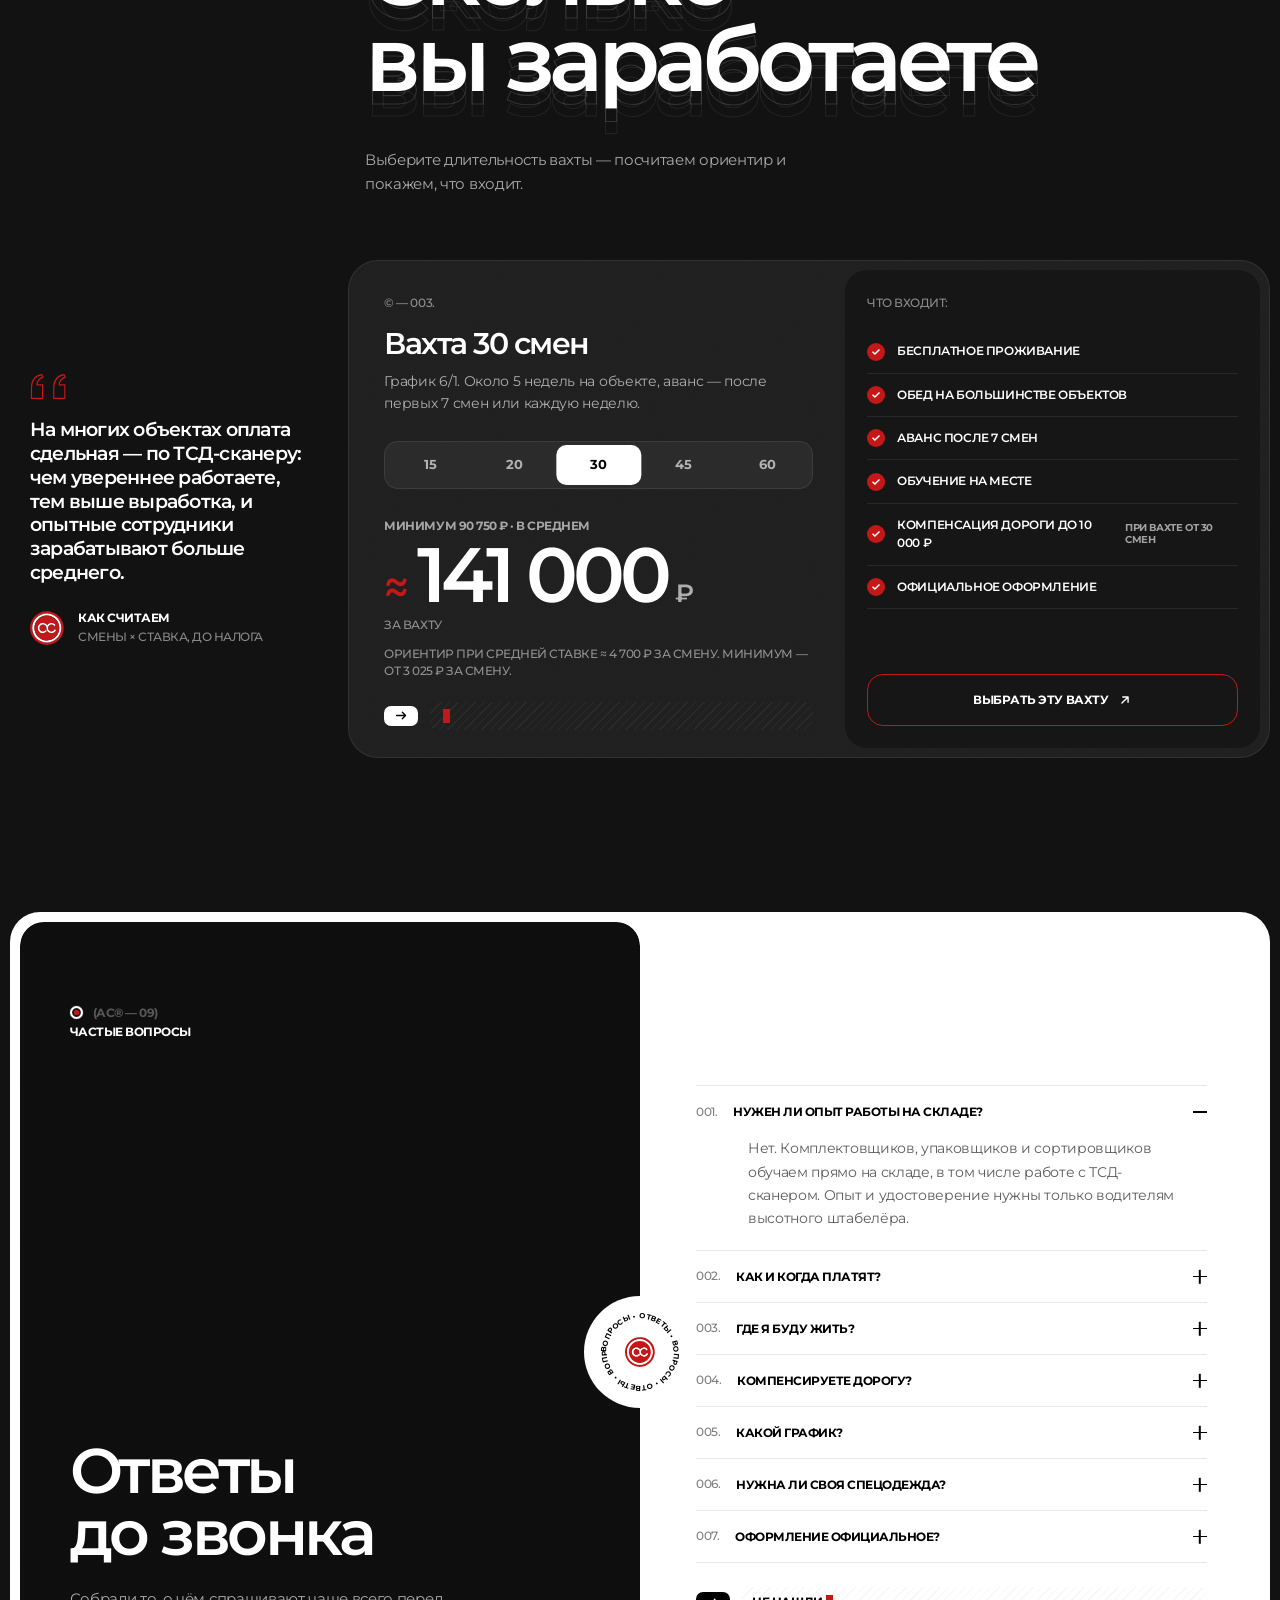
==== commit 9fc3014f: "Исправить формат цели и открытие калькулятора, обновить векторный логотип" ====
--- a/index.html
+++ b/index.html
@@ -15,10 +15,10 @@
   <link rel="stylesheet" href="css/style-company.css?v=20261020sphere-edge">
   <link rel="stylesheet" href="css/company.css?v=20261013a">
   <link rel="stylesheet" href="css/calculators/ui-base.css?v=20261020business38">
-<link rel="stylesheet" href="css/calc-views.css?v=20261020business38">
+<link rel="stylesheet" href="css/calc-views.css?v=20261020opening39">
 <link rel="stylesheet" href="css/calculators/goal.css?v=20261020business38">
-<link rel="stylesheet" href="css/calculators/money-slider.css?v=20261020business38">
-<link rel="stylesheet" href="css/calculators/themes.css?v=20261020business38">
+<link rel="stylesheet" href="css/calculators/money-slider.css?v=20261020opening39">
+<link rel="stylesheet" href="css/calculators/themes.css?v=20261020opening40">
 <link rel="stylesheet" href="css/calculators/employer.css?v=20261020business38">
 </head>
 <body>
@@ -965,7 +965,7 @@
 
       <section class="calc-source-views" data-cv aria-label="Расчёт вашей вахты">
 <section id="alfa-goal" aria-label="Калькулятор вахты: от суммы к сроку">
-  <header class="ag-header"><span class="calc-source-brand"><img src="assets/brandbook/mark.svg" alt=""><span>АЛЬФА-СТАФФ</span></span><div class="ag-header-tools"><span class="ag-kicker">Калькулятор вахты</span><button type="button" class="ag-sound-toggle" id="ag-sound-toggle" aria-pressed="true" aria-label="Выключить звук шкалы" title="Выключить звук шкалы"><svg viewBox="0 0 24 24" aria-hidden="true"><path d="M11 5 6 9H3v6h3l5 4Z"/><path class="ag-sound-waves" d="M15 8a6 6 0 0 1 0 8M18 5a10 10 0 0 1 0 14"/><path class="ag-sound-off" d="m16 9 6 6m0-6-6 6"/></svg><span>Звук</span></button></div></header>
+  <header class="ag-header"><span class="calc-source-brand" role="img" aria-label="Альфа-Стафф"><svg class="calc-source-mark" viewBox="0 0 466.818970 463.941971" aria-hidden="true"><use href="#mark"/></svg><svg class="calc-source-wordmark" viewBox="0 0 665.361725 57.807037" aria-hidden="true"><use href="#brandbook-wordmark"/></svg></span><div class="ag-header-tools"><span class="ag-kicker">Калькулятор вахты</span><button type="button" class="ag-sound-toggle" id="ag-sound-toggle" aria-pressed="true" aria-label="Выключить звук шкалы" title="Выключить звук шкалы"><svg viewBox="0 0 24 24" aria-hidden="true"><path d="M11 5 6 9H3v6h3l5 4Z"/><path class="ag-sound-waves" d="M15 8a6 6 0 0 1 0 8M18 5a10 10 0 0 1 0 14"/><path class="ag-sound-off" d="m16 9 6 6m0-6-6 6"/></svg><span>Звук</span></button></div></header>
   <h2>С какой суммой<br>хотите вернуться?</h2>
   <div class="ag-context" aria-label="Место и должность">
     <label>Регион<select id="ag-region" data-ag="region" aria-label="Регион работы"></select></label>
@@ -1002,9 +1002,9 @@
         </svg>
         <span class="ag-money-knob" aria-hidden="true"><svg viewBox="0 0 14 22"><path d="M7 2l4 7H3zM7 20l-4-7h8z"/></svg></span>
         <input id="ag-target-range" data-ag="target-range" type="range" min="0" max="600000" step="1000" value="180000" aria-label="Желаемая сумма в рублях">
-        <div class="ag-money-readout"><input id="ag-target" data-ag="target" inputmode="decimal" type="text" value="180" autocomplete="off" aria-label="Хочу привезти, тысяч рублей" aria-describedby="ag-goal-hint ag-money-unit ag-target-error"><span class="ag-money-value-unit" aria-hidden="true">тыс. ₽</span></div>
-      </div>
-      <div class="ag-money-help"><p id="ag-goal-hint">Сумма, которая останется у вас</p><p id="ag-target-error" class="ag-error" role="alert" hidden>Укажите сумму больше нуля.</p></div>
+        <div class="ag-money-readout"><input id="ag-target" data-ag="target" inputmode="numeric" type="text" value="180" autocomplete="off" aria-label="Хочу привезти, тысяч рублей" aria-describedby="ag-goal-hint ag-money-unit ag-target-error"><span class="ag-money-value-unit" aria-hidden="true">тыс. ₽</span></div>
+      </div>
+      <div class="ag-money-help"><p id="ag-goal-hint">Сумма, которая останется у вас</p><p id="ag-target-error" class="ag-error" role="alert" hidden>Укажите целое число тысяч больше нуля.</p></div>
       <div class="ag-scale-limits" id="ag-limits" aria-label="Расчётные пределы дохода"><span id="ag-base-limit"></span><span id="ag-high-limit" hidden></span></div>
       <span class="ag-link-arrow" aria-hidden="true">→</span>
     </section>
@@ -1045,7 +1045,7 @@
 
 
       <section id="alfa-employer" data-cm-pane="biz" aria-label="Калькулятор персонала для компаний" hidden>
-  <header class="ag-header"><span class="calc-source-brand"><img src="assets/brandbook/mark.svg" alt=""><span>АЛЬФА-СТАФФ</span></span><div class="ag-header-tools"><span class="ag-kicker">Для компаний</span><button type="button" class="ag-sound-toggle" id="ec-sound-toggle" aria-pressed="true" aria-label="Выключить звук шкалы" title="Выключить звук шкалы"><svg viewBox="0 0 24 24" aria-hidden="true"><path d="M11 5 6 9H3v6h3l5 4Z"/><path class="ag-sound-waves" d="M15 8a6 6 0 0 1 0 8M18 5a10 10 0 0 1 0 14"/><path class="ag-sound-off" d="m16 9 6 6m0-6-6 6"/></svg><span>Звук</span></button></div></header>
+  <header class="ag-header"><span class="calc-source-brand" role="img" aria-label="Альфа-Стафф"><svg class="calc-source-mark" viewBox="0 0 466.818970 463.941971" aria-hidden="true"><use href="#mark"/></svg><svg class="calc-source-wordmark" viewBox="0 0 665.361725 57.807037" aria-hidden="true"><use href="#brandbook-wordmark"/></svg></span><div class="ag-header-tools"><span class="ag-kicker">Для компаний</span><button type="button" class="ag-sound-toggle" id="ec-sound-toggle" aria-pressed="true" aria-label="Выключить звук шкалы" title="Выключить звук шкалы"><svg viewBox="0 0 24 24" aria-hidden="true"><path d="M11 5 6 9H3v6h3l5 4Z"/><path class="ag-sound-waves" d="M15 8a6 6 0 0 1 0 8M18 5a10 10 0 0 1 0 14"/><path class="ag-sound-off" d="m16 9 6 6m0-6-6 6"/></svg><span>Звук</span></button></div></header>
         <h2>Сколько людей нужно<br>для вашей задачи?</h2>
         <div class="ag-context ec-context">
           <label>Регион<select id="ec-region" aria-label="Регион объекта"></select></label>
@@ -1164,6 +1164,18 @@
   <!-- ============ SVG-СИМВОЛЫ ============ -->
   <svg width="0" height="0" style="position:absolute" aria-hidden="true">
     <defs>
+      <symbol id="brandbook-wordmark" viewBox="0 0 665.361725 57.807037"><g transform="translate(-92.753998 -332.634064)"><path transform="matrix(1,0,0,-1,640.7139,373.5041)" d="M0 0V23.902C-6.863 22.419-9.846 18.487-9.716 11.417-9.599 5.005-6.242 .99 0 0M15.756-.257C23.183 1.613 26.215 6.098 25.59 13.512 25.085 19.504 21.588 23.185 15.756 23.708ZM6.341 38.028C17.198 38.01 25.841 36.235 33.197 30.287 44.414 21.217 44.44 2.68 33.256-6.37 20.796-16.452-3.203-16.937-16.084-7.366-30.189 3.115-28.616 24.86-13.147 33.202-6.54 36.766 .557 38.181 6.341 38.028" />
+<path transform="matrix(1,0,0,-1,313.0533,373.6565)" d="M0 0C7.01 1.705 10.116 5.989 9.799 13.054 9.531 19.045 6.09 22.926 0 23.92ZM-15.757 24.015C-22.335 22.89-25.72 18.629-25.678 11.995-25.636 5.364-22.327 1.299-15.757 .116ZM7.152-11.469C-3.127-14.595-14.197-14.361-24.353-10.857-25.745-10.377-27.115-9.842-28.45-9.23-37.529-5.065-41.801 2.788-41.519 12.911-41.246 22.688-36.515 29.827-27.862 33.875-14.86 39.957-1.468 40.015 11.571 34.001 20.929 29.684 25.989 21.974 25.716 11.51 25.438 .861 19.842-6.672 10.103-10.454 9.135-10.83 8.152-11.164 7.152-11.469" />
+<path transform="matrix(1,0,0,-1,731.8447,373.4636)" d="M0 0C6.115 .973 9.55 5.034 9.788 11.376 10.04 18.067 6.775 22.33 0 23.836ZM-15.851 24.024C-23.182 22.181-26.329 17.55-25.682 10.314-25.161 4.488-21.476 .587-15.851 .123ZM3.97-12.746C-5.363-14.777-15.107-14.184-24.155-11.123-25.615-10.63-27.065-10.075-28.477-9.437-37.211-5.492-41.513 1.974-41.568 11.768-41.624 21.77-37.08 29.062-28.364 33.446-16.071 39.63-3.198 39.672 9.438 34.784 20.463 30.52 26.271 21.344 25.699 10.916 25.096-.09 17.875-8.964 6.348-12.161 5.565-12.379 4.774-12.571 3.97-12.746" />
+<path transform="matrix(1,0,0,-1,204.636,386.51048)" d="M0 0H-16.326C-16.403 1.614-16.537 3.185-16.542 4.756-16.571 12.987-16.49 21.219-16.601 29.449-16.672 34.733-19.521 37.697-24.078 37.602-28.428 37.512-31.054 34.645-31.102 29.524-31.193 19.831-31.128 10.136-31.128 .159H-53.196V12.311H-47.961C-47.961 17.162-47.993 22.833-47.955 27.587-47.846 41.167-39.437 50.307-26.473 50.973-11.057 51.765-1.227 44.514-.147 30.439 .615 20.504 0 10.464 0 0" />
+<path transform="matrix(1,0,0,-1,232.8974,366.45988)" d="M0 0C0-5.544 2.531-8.078 7.493-8.08 11.514-8.081 14.113-5.663 14.136-1.898 14.161 2.253 11.512 4.224 6.157 4.224-.698 4.224 0 5.134 0 0M-15.88 30.788H-.088V15.898C5.231 15.898 10.12 16.314 14.911 15.809 24.236 14.825 29.961 9.311 30.635 1.406 31.542-9.233 27.741-15.851 18.279-18.728 10.269-21.164 2.066-21.195-5.95-18.34-11.307-16.432-15.403-12.494-15.679-7.057-16.314 5.424-15.88 17.96-15.88 30.788" />
+<path transform="matrix(1,0,0,-1,490.2726,345.53169)" d="M0 0C-3.423-3.045-6.635-5.902-9.794-8.712-19.023-2.19-25.7-1.753-30.258-7.21-34.428-12.204-33.995-21.4-29.385-25.762-24.519-30.365-17.352-29.535-10.095-23.163-6.856-25.992-3.546-28.883-.303-31.716-3.924-40.117-17.311-43.496-27.639-41.761-39.949-39.692-48.667-30.833-49.695-19.671-50.941-6.148-44.948 3.816-32.886 8.28-20.887 12.719-6.522 9.271 0 0" />
+<path transform="matrix(1,0,0,-1,547.5916,342.34608)" d="M0 0C-1.773-3.761-3.473-7.366-5.183-10.993-9.131-9.621-12.729-8.371-17.035-6.874V-43.987H-33.971V-6.883C-38.307-8.397-41.895-9.651-45.853-11.032-47.564-7.416-49.276-3.799-50.975-.209-40.856 8.579-13.588 9.712 0 0" />
+<path transform="matrix(1,0,0,-1,0,720.157)" d="M409.395 348.354H430.38899V360.219H409.395Z" />
+<path transform="matrix(1,0,0,-1,109.802,364.0355)" d="M0 0V6.897C0 11.443 3.685 15.127 8.231 15.127 12.776 15.127 16.461 11.443 16.461 6.897V0ZM32.815-22.352C32.815-21.254 32.787-20.42 32.78-19.566 32.712-10.29 33.075-.979 32.38 8.252 31.583 18.836 24.988 25.946 14.52 27.947-3.561 31.401-17.048 21.259-16.358 3.569-16.166-1.364-16.327-6.312-16.327-11.253-16.327-14.928-16.327-18.603-16.327-22.211H.145V-12.901H16.45V-22.352Z" />
+<path transform="matrix(1,0,0,-1,365.5535,364.10368)" d="M0 0V6.897C0 11.443 3.685 15.127 8.231 15.127 12.776 15.127 16.461 11.443 16.461 6.897V0ZM32.815-22.352C32.815-21.254 32.787-20.42 32.781-19.566 32.712-10.29 33.075-.979 32.38 8.252 31.583 18.836 24.988 25.946 14.52 27.947-3.561 31.401-17.048 21.259-16.358 3.569-16.166-1.364-16.327-6.312-16.327-11.253-16.327-14.928-16.327-18.603-16.327-22.211H.145V-12.901H16.45V-22.352Z" />
+<path transform="matrix(1,0,0,-1,572.6946,364.2667)" d="M0 0V6.897C0 11.443 3.685 15.127 8.231 15.127 12.776 15.127 16.461 11.443 16.461 6.897V0ZM32.815-22.352C32.815-21.254 32.787-20.42 32.781-19.566 32.712-10.29 33.075-.979 32.38 8.252 31.583 18.836 24.988 25.946 14.52 27.947-3.561 31.401-17.048 21.259-16.358 3.569-16.166-1.364-16.327-6.312-16.327-11.253-16.327-14.928-16.327-18.603-16.327-22.211H.145V-12.901H16.45V-22.352Z" />
+</g></symbol>
       <symbol id="mark" viewBox="0 0 466.818970 463.941971"><g transform="translate(-408.492493 -89.851486)"><path transform="matrix(1,0,0,-1,639.0295,122.922489)" d="M0 0C-110.837-.384-197.985-89.273-199.292-196.735-200.641-307.768-111.403-398.52-.223-398.542 110.726-398.564 197.146-309.524 199.158-203.34 201.281-91.247 111.261-.269 0 0M9.983-430.871H-7.9C-11.45-430.566-14.999-430.238-18.551-429.962-33.946-428.765-49.092-426.095-63.84-421.555-130.899-400.913-179.523-358.808-209.552-295.445-221.018-271.252-227.466-245.604-229.625-218.9-229.912-215.349-230.232-211.801-230.537-208.252V-190.371C-230.397-189.351-230.17-188.334-230.13-187.31-229.538-172.314-227.319-157.536-223.6-143.027-211.353-95.258-186.621-55.077-149.053-23.142-109.147 10.78-62.844 29.091-10.449 31.86 12.472 33.071 35.088 30.992 57.284 25.308 108.47 12.198 150.776-15.001 183.257-56.645 220.399-104.265 236.282-158.56 231.713-218.806 230.471-235.184 227.53-251.272 222.517-266.89 201.472-332.454 159.793-380.148 97.613-409.702 73.289-421.263 47.499-427.797 20.629-429.958 17.079-430.244 13.531-430.566 9.983-430.871" fill="#c41718" />
 <path transform="matrix(1,0,0,-1,639.9603,492.534)" d="M0 0C93.866-.349 170.232 76.231 170.488 169.798 170.747 263.94 94.207 340.438 .557 340.665-93.586 340.894-170.187 264.291-170.27 170.467-170.353 76.514-93.836-.244 0 0M-.931 369.612C110.331 369.343 200.35 278.364 198.227 166.272 196.216 60.087 109.795-28.952-1.154-28.93-112.334-28.908-201.572 61.844-200.223 172.876-198.916 280.339-111.768 369.227-.931 369.612" fill="#ffffff" />
 <path transform="matrix(1,0,0,-1,628.5423,345.4528)" d="M0 0C-.548-.831-.823-1.259-1.109-1.679-13.011-19.136-29.412-26.762-50.376-23.664-73.152-20.298-90.633 .237-90.745 23.546-90.802 35.342-87.014 45.937-79.218 54.824-66.337 69.508-50.212 75.416-30.978 71.144-9.041 66.271 6.981 45.829 6.243 22.717 6.113 18.663 6.417 14.509 7.173 10.526 14.177-26.368 49.06-51.107 85.923-45.086 107.312-41.592 123.588-30.168 134.898-11.664 135.619-10.485 135.662-9.676 134.761-8.565 132.092-5.275 129.554-1.878 126.949 1.465 125.112 3.822 123.251 6.159 121.283 8.655 112.632-15.413 89.09-28.003 66.115-23.609 44.931-19.557 28.981-2.57 26.848 19.523 24.732 41.428 37.652 61.818 58.104 69.421 69.713 73.737 81.41 73.649 92.928 69.145 104.423 64.649 112.888 56.636 118.766 45.383 121.868 52.762 124.843 59.775 127.721 66.829 127.92 67.317 127.592 68.308 127.17 68.716 123.861 71.924 120.72 75.381 117.058 78.138 100.916 90.292 82.77 94.697 62.846 91.205 46.981 88.424 33.74 80.819 23.154 68.695 20.496 65.65 18.173 62.313 15.634 59.03 15.132 59.787 14.642 60.524 14.152 61.263 10.178 67.264 5.471 72.619-.203 77.057-16.665 89.931-35.229 94.776-55.854 91.212-72.239 88.381-85.853 80.429-96.447 67.73-109.709 51.831-114.921 33.434-111.905 12.873-109.383-4.324-101.327-18.599-88.049-29.674-71.39-43.569-52.09-48.551-30.762-44.693-14.87-41.818-1.611-34.017 8.89-21.68 9.262-21.243 9.538-20.312 9.328-19.855 6.333-13.341 3.247-6.869 0 0M11.418-147.081C-82.417-147.326-158.935-70.567-158.852 23.386-158.769 117.21-82.168 193.813 11.975 193.584 105.625 193.357 182.165 116.859 181.906 22.716 181.65-70.85 105.284-147.43 11.418-147.081" fill="#c41718" />
@@ -1193,13 +1205,13 @@
   <script src="js/geo-panel.js?v=20261019a"></script>
   <script src="js/main.js?v=20261019a"></script>
   <script src="js/calc-data.js?v=20261019a"></script>
-  <script src="js/calc-modal.js?v=20261020business38"></script>
+  <script src="js/calc-modal.js?v=20261020opening39"></script>
   <script src="js/calculators/engine-adapter.js?v=20261019controls7"></script>
   <script src="js/calculators/slider-sound.js?v=20261020business38"></script>
-  <script src="js/calculators/money-slider.js?v=20261020business38"></script>
+  <script src="js/calculators/money-slider.js?v=20261020opening39"></script>
   <script src="js/calculators/goal-feasibility.js?v=20261020stable23"></script>
-  <script src="js/calculators/goal.js?v=20261020stable23"></script>
+  <script src="js/calculators/goal.js?v=20261020opening39"></script>
   <script src="js/calculators/employer.js?v=20261020business38"></script>
-  <script src="js/calc-views.js?v=20261020primary29"></script>
+  <script src="js/calc-views.js?v=20261020opening39"></script>
 </body>
 </html>
--- a/css/calc-views.css
+++ b/css/calc-views.css
@@ -1,5 +1,6 @@
 /* Theme and audience controls stay outside the primary calculator. */
 .calc-workspace { position:relative; z-index:1; display:grid; grid-template-columns:168px minmax(0,1fr); gap:28px; width:min(calc(64rem + 196px),100%); height:auto; max-height:calc(100svh - 48px); min-height:0; }
+.cm.is-preparing .calc-workspace { visibility:hidden; }
 .calc-workspace .cm__panel { width:100%; height:auto; max-height:calc(100svh - 48px); min-height:0; container:calc-employer / inline-size; }
 .calc-sidebar { display:flex; flex-direction:column; gap:28px; min-width:0; padding-top:8px; color:#fff; font-family:var(--f-text); align-self:start; }
 .calc-sidebar__head { display:flex; align-items:center; justify-content:space-between; gap:8px; font-size:12px; font-weight:650; }
--- a/css/calculators/money-slider.css
+++ b/css/calculators/money-slider.css
@@ -4,7 +4,7 @@
 :is(#alfa-goal,#alfa-employer) .ag-money-heading{display:grid;grid-template-columns:116px minmax(0,1fr);align-items:center;gap:0;margin-bottom:10px;min-height:20px}
 :is(#alfa-goal,#alfa-employer) .ag-money-heading>.ag-endpoint{padding-left:8px;font-size:11px}
 :is(#alfa-goal,#alfa-employer) .ag-money-heading label{font-size:14px;font-weight:500}
-:is(#alfa-goal,#alfa-employer) .ag-money-scale{--ag-slider-y:150px;--ag-slider-accent:#c41718;--ag-slider-glow:.42;--ag-light-core:#d52121;--ag-light-edge:#d84236;--ag-light-bloom:#dd342d;--ag-knob:#f5f6f8;--ag-knob-edge:#e6e8ec;position:relative;width:100%;height:250px;flex:none}
+:is(#alfa-goal,#alfa-employer) .ag-money-scale{--ag-slider-y:150px;--ag-slider-accent:#c41718;--ag-slider-glow:.65;--ag-light-core:#d52121;--ag-light-edge:#d84236;--ag-light-bloom:#dd342d;--ag-knob:#f5f6f8;--ag-knob-edge:#e6e8ec;position:relative;width:100%;height:250px;flex:none}
 :is(#alfa-goal,#alfa-employer) .ag-money-scale .ag-money-contour{position:absolute;inset:0 auto 0 0;width:120px;height:100%;overflow:visible;pointer-events:none;fill:none;stroke-linecap:round}
 :is(#alfa-goal,#alfa-employer) .ag-money-line-base{stroke:var(--ag-line);stroke-width:var(--ag-rail-stroke,1)}
 :is(#alfa-goal,#alfa-employer) .ag-money-line-lit{stroke:url(#ag-money-light);stroke-width:1.3}
--- a/css/calculators/themes.css
+++ b/css/calculators/themes.css
@@ -26,32 +26,33 @@
 }
 
 
-/* Replacement branding occupies the original header's mark/wordmark slot. */
+/* Original brandbook paths for both the mark and lettering; no web-font or
+   bitmap resizing is involved. Even icon dimensions keep its resting box
+   aligned with the header's pixel grid. */
 :is(#alfa-goal,#alfa-employer) .calc-source-brand {
   display: inline-flex;
   align-items: center;
   gap: 8px;
   flex-shrink: 0;
   color: inherit;
-  font-size: 16px;
-  font-weight: 800;
-  letter-spacing: -.6px;
   line-height: 1;
   white-space: nowrap;
 }
 
-:is(#alfa-goal,#alfa-employer) .calc-source-brand > span {
-  font: inherit;
-  color: inherit;
-  letter-spacing: inherit;
-}
-
-:is(#alfa-goal,#alfa-employer) .calc-source-brand > img {
+:is(#alfa-goal,#alfa-employer) .calc-source-brand > svg {
   display: block;
-  width: 25px;
-  height: 25px;
   flex: none;
-  object-fit: contain;
+}
+
+:is(#alfa-goal,#alfa-employer) .calc-source-mark {
+  width: 28px;
+  height: 28px;
+}
+
+:is(#alfa-goal,#alfa-employer) .calc-source-wordmark {
+  width: 120px;
+  height: 12px;
+  fill: currentColor;
 }
 
 
@@ -151,9 +152,16 @@
 
 @media (max-width: 380px) {
   :is(#alfa-goal,#alfa-employer) .calc-source-brand {
-    font-size: 13px;
-    letter-spacing: -.45px;
     gap: 7px;
+  }
+
+  :is(#alfa-goal,#alfa-employer) .calc-source-mark {
+    width: 24px;
+    height: 24px;
+  }
+
+  :is(#alfa-goal,#alfa-employer) .calc-source-wordmark {
+    width: 112px;
   }
 }
 
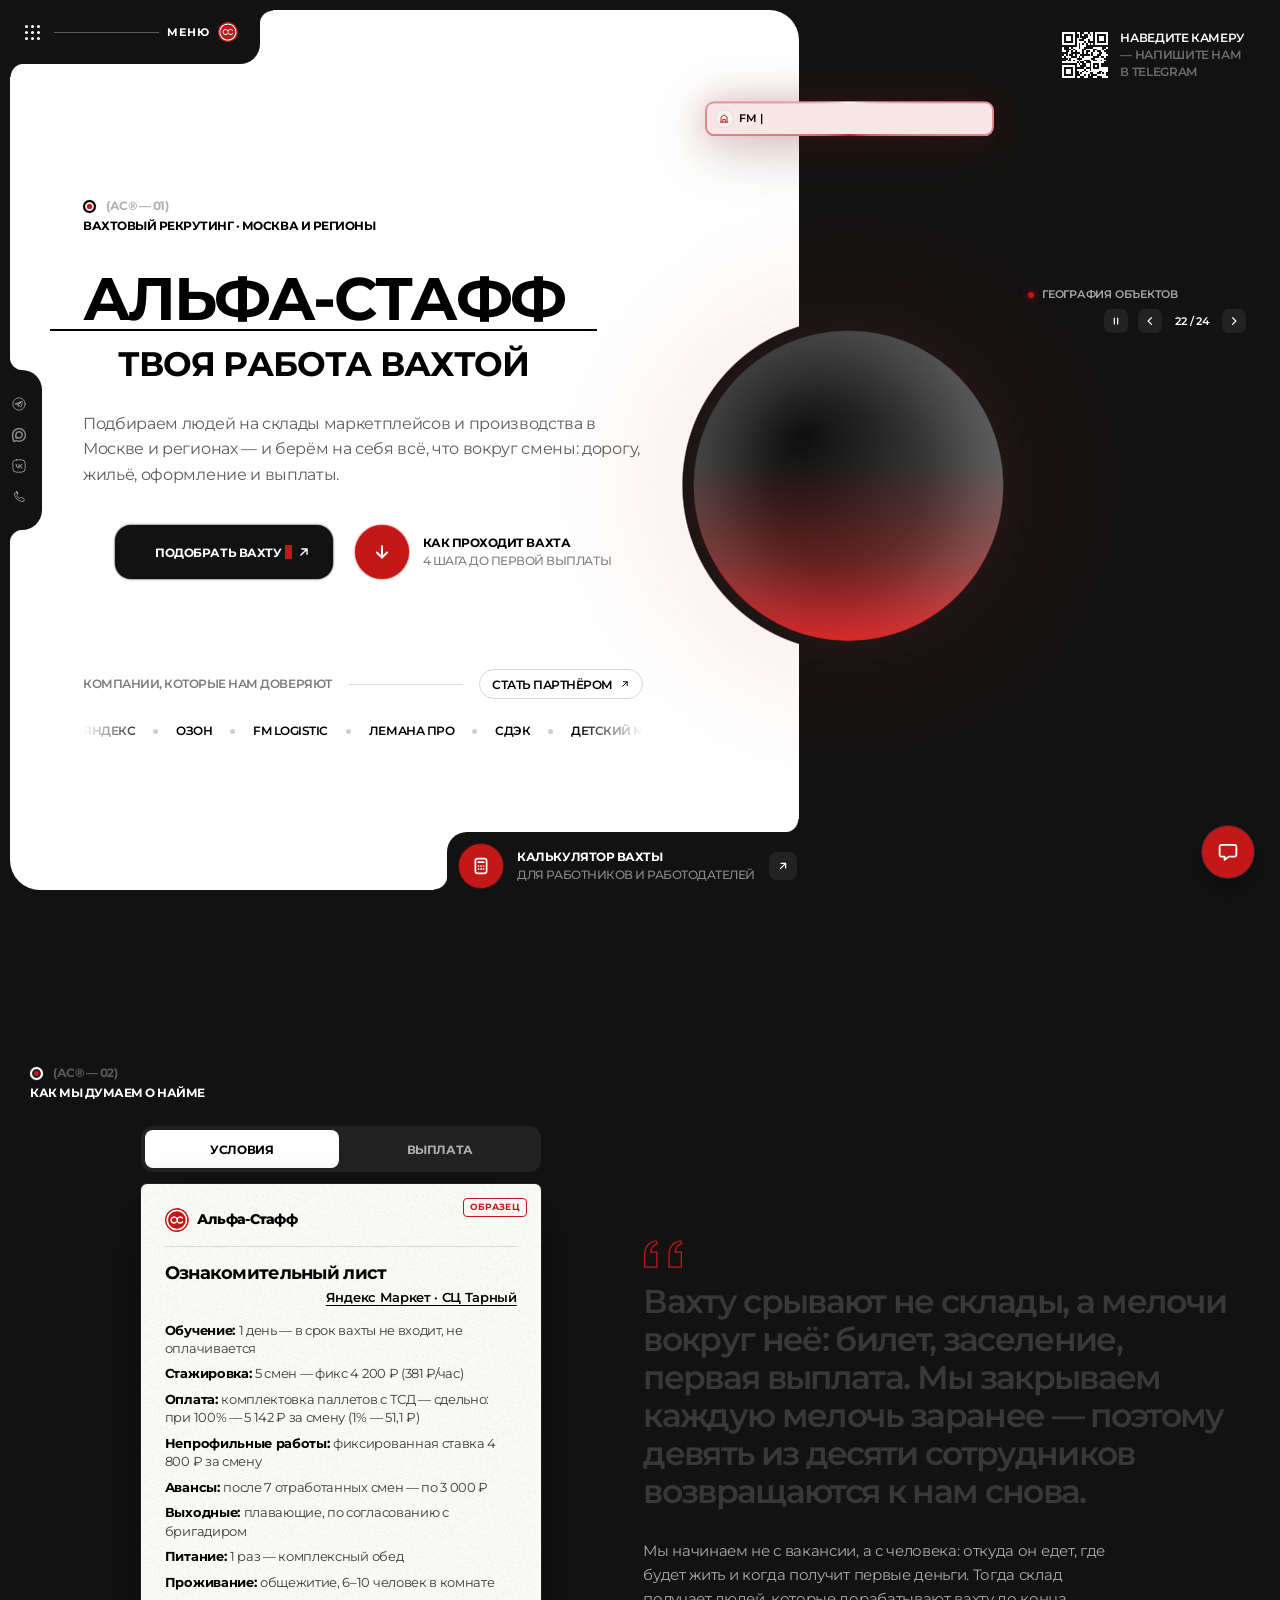
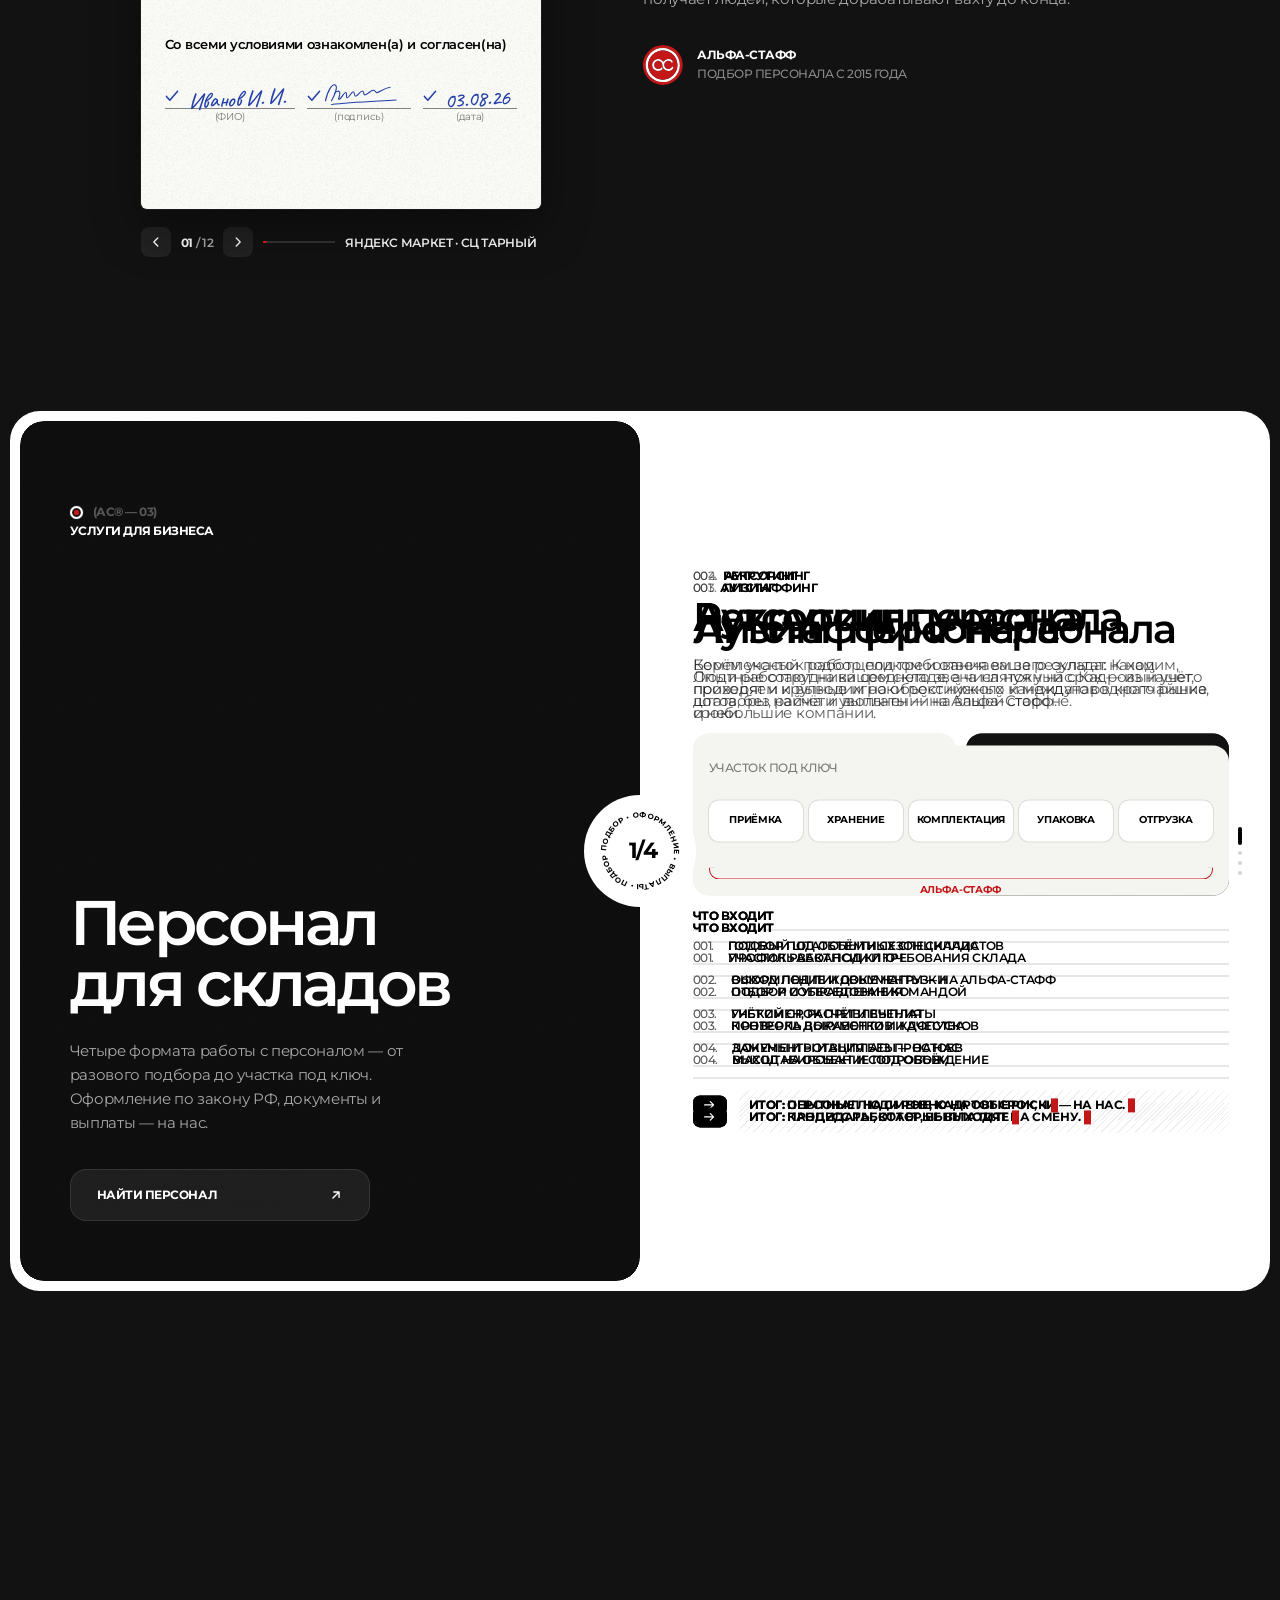
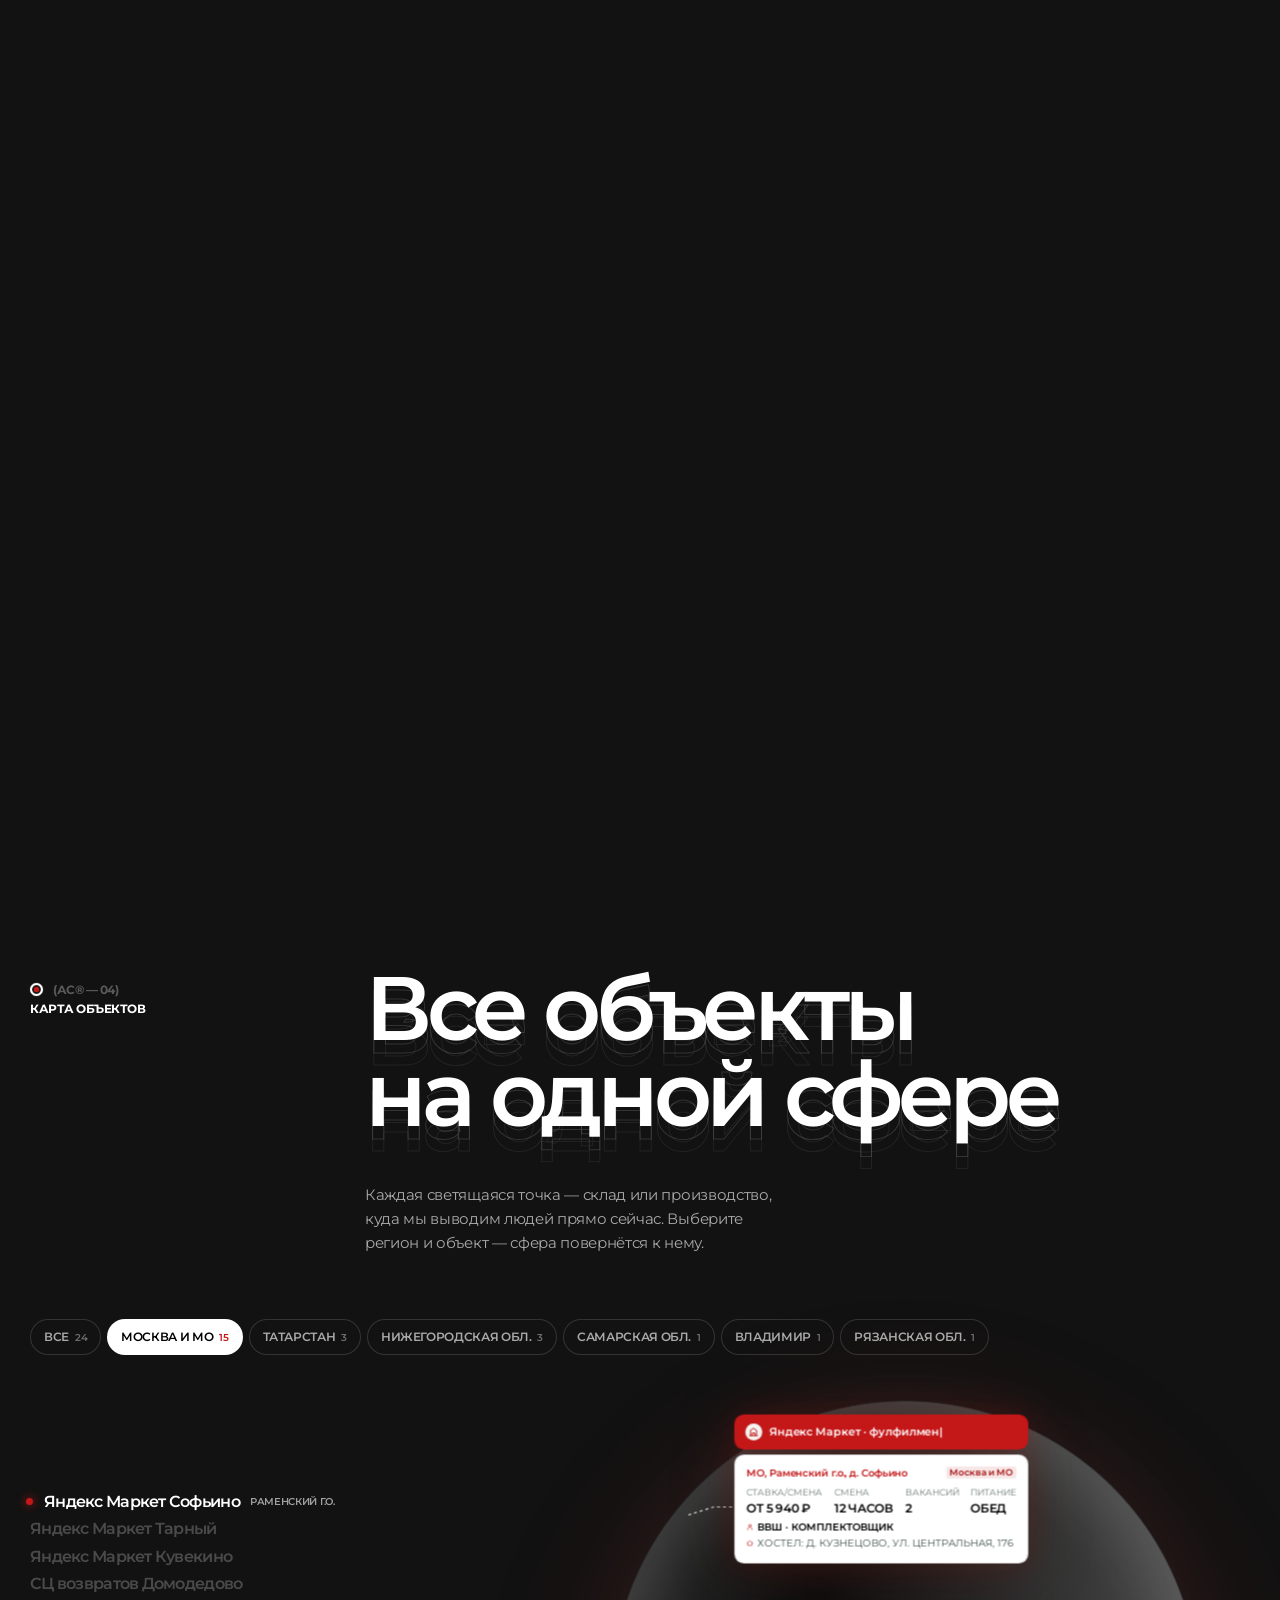
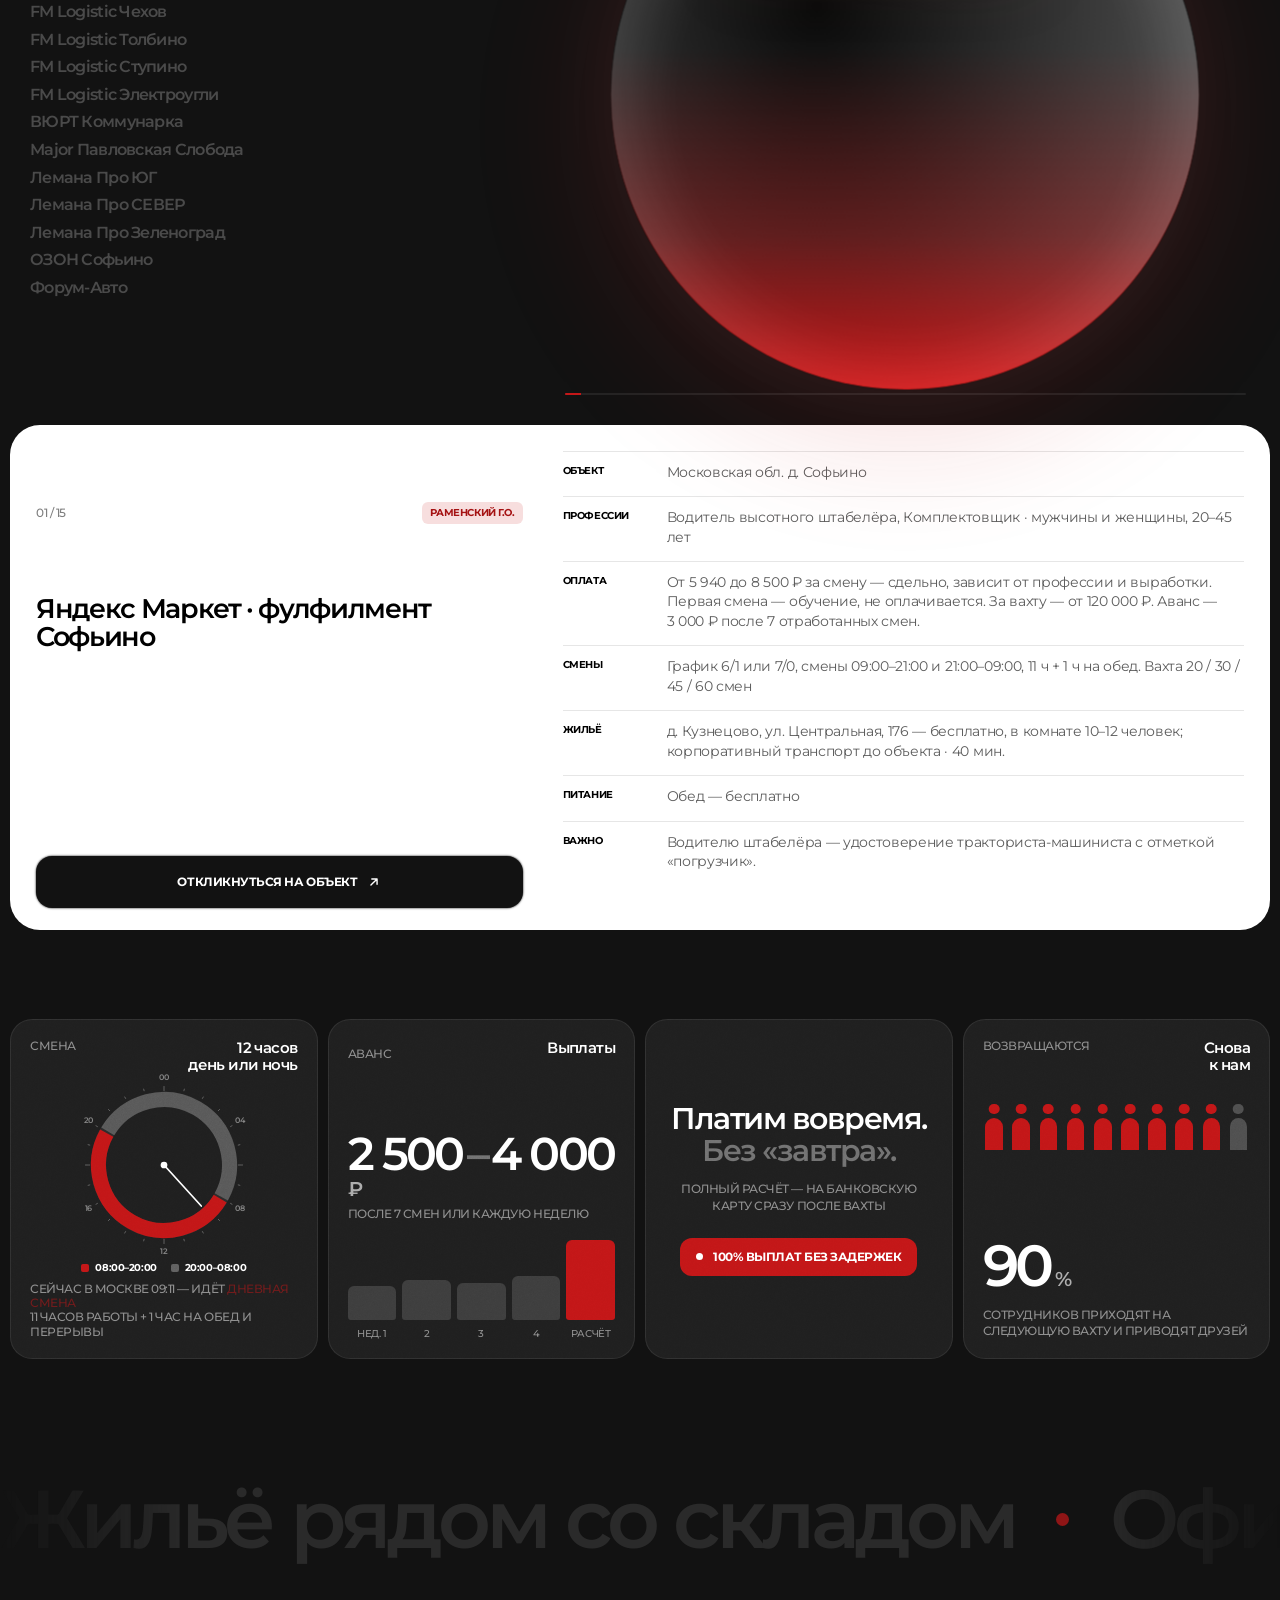
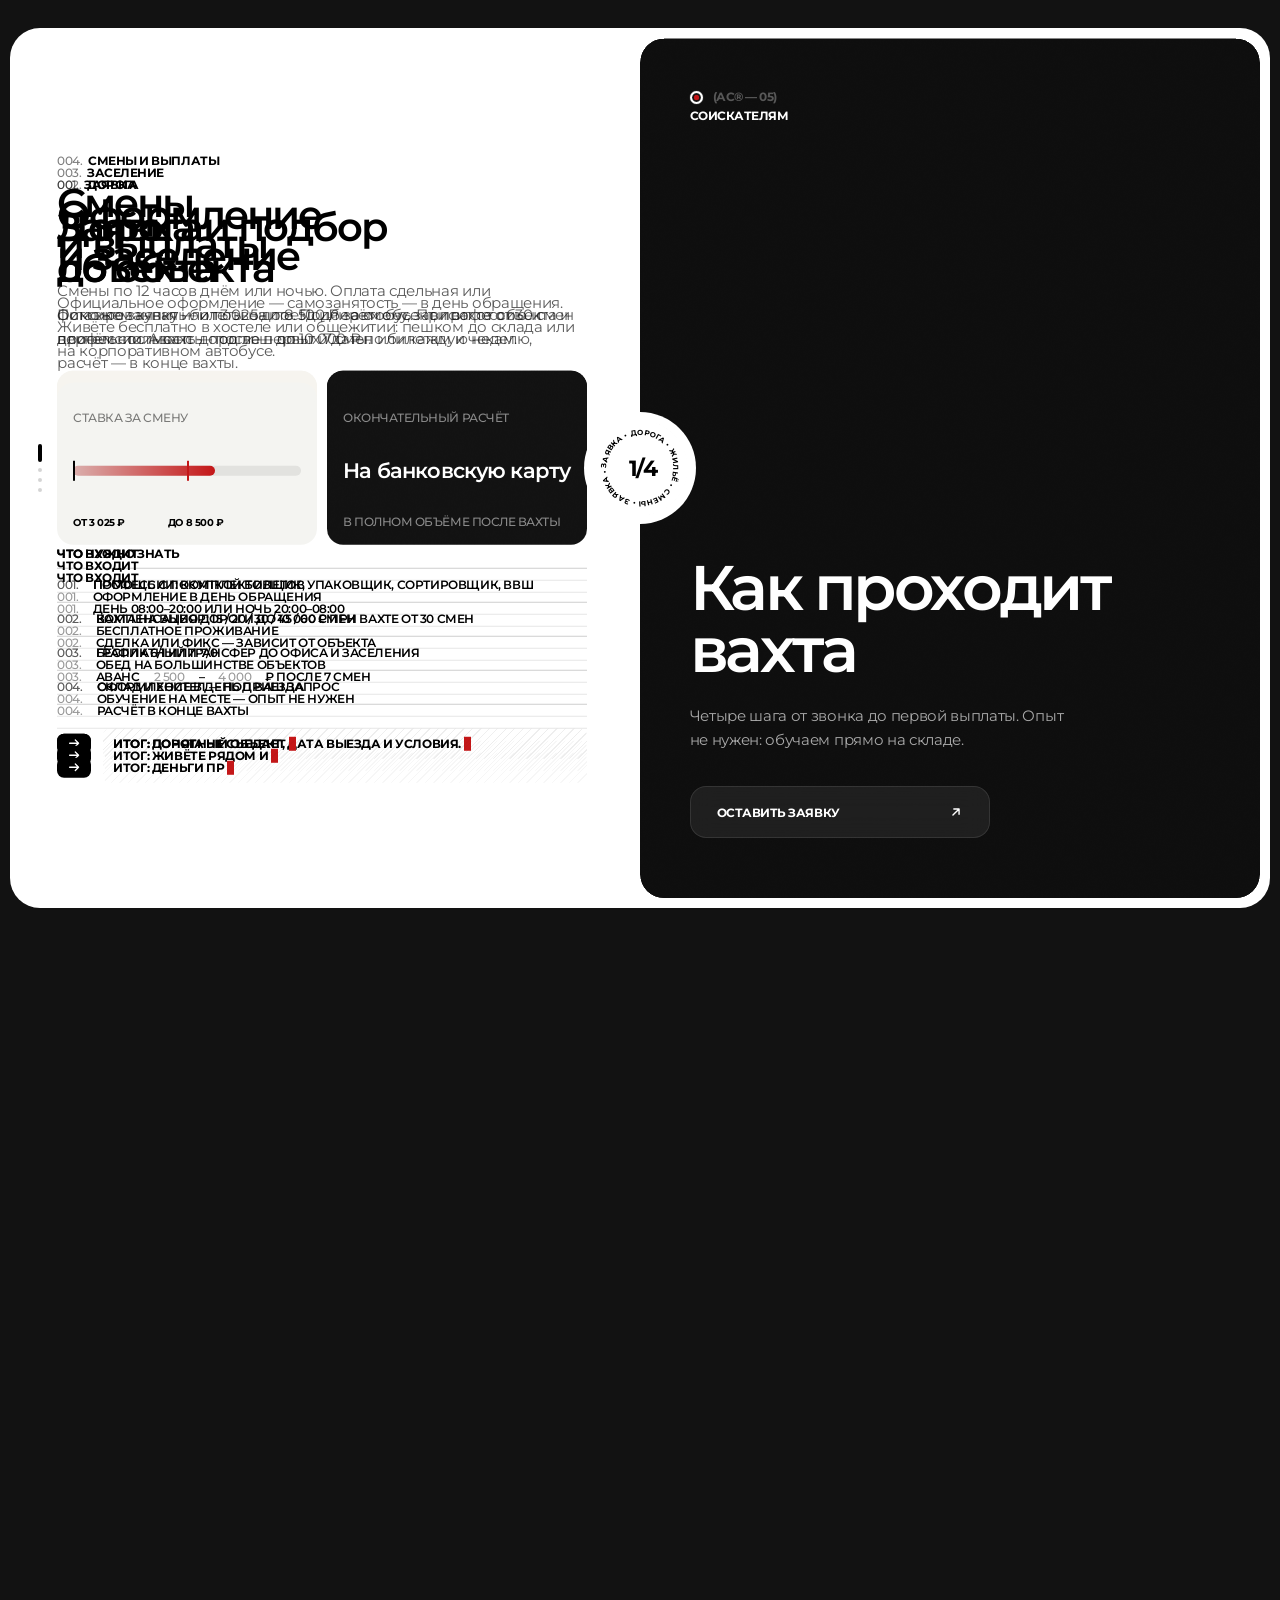
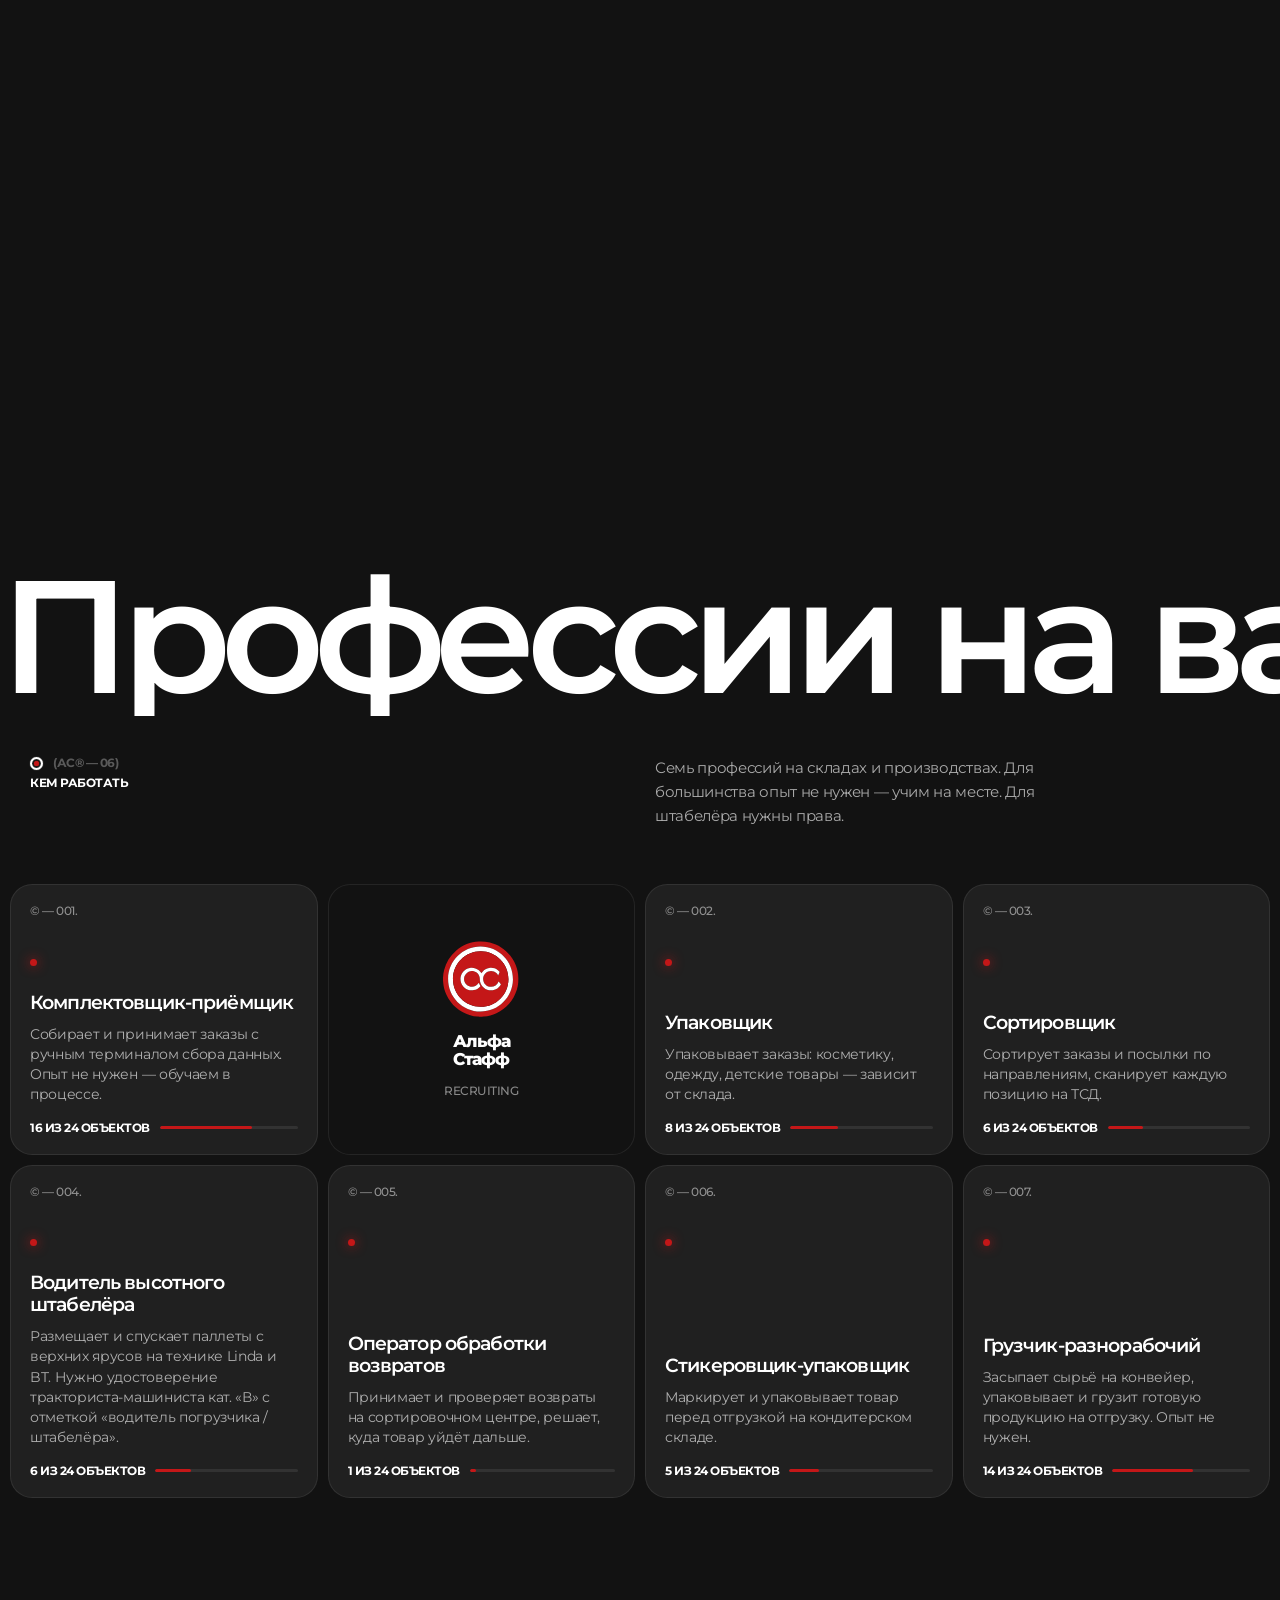
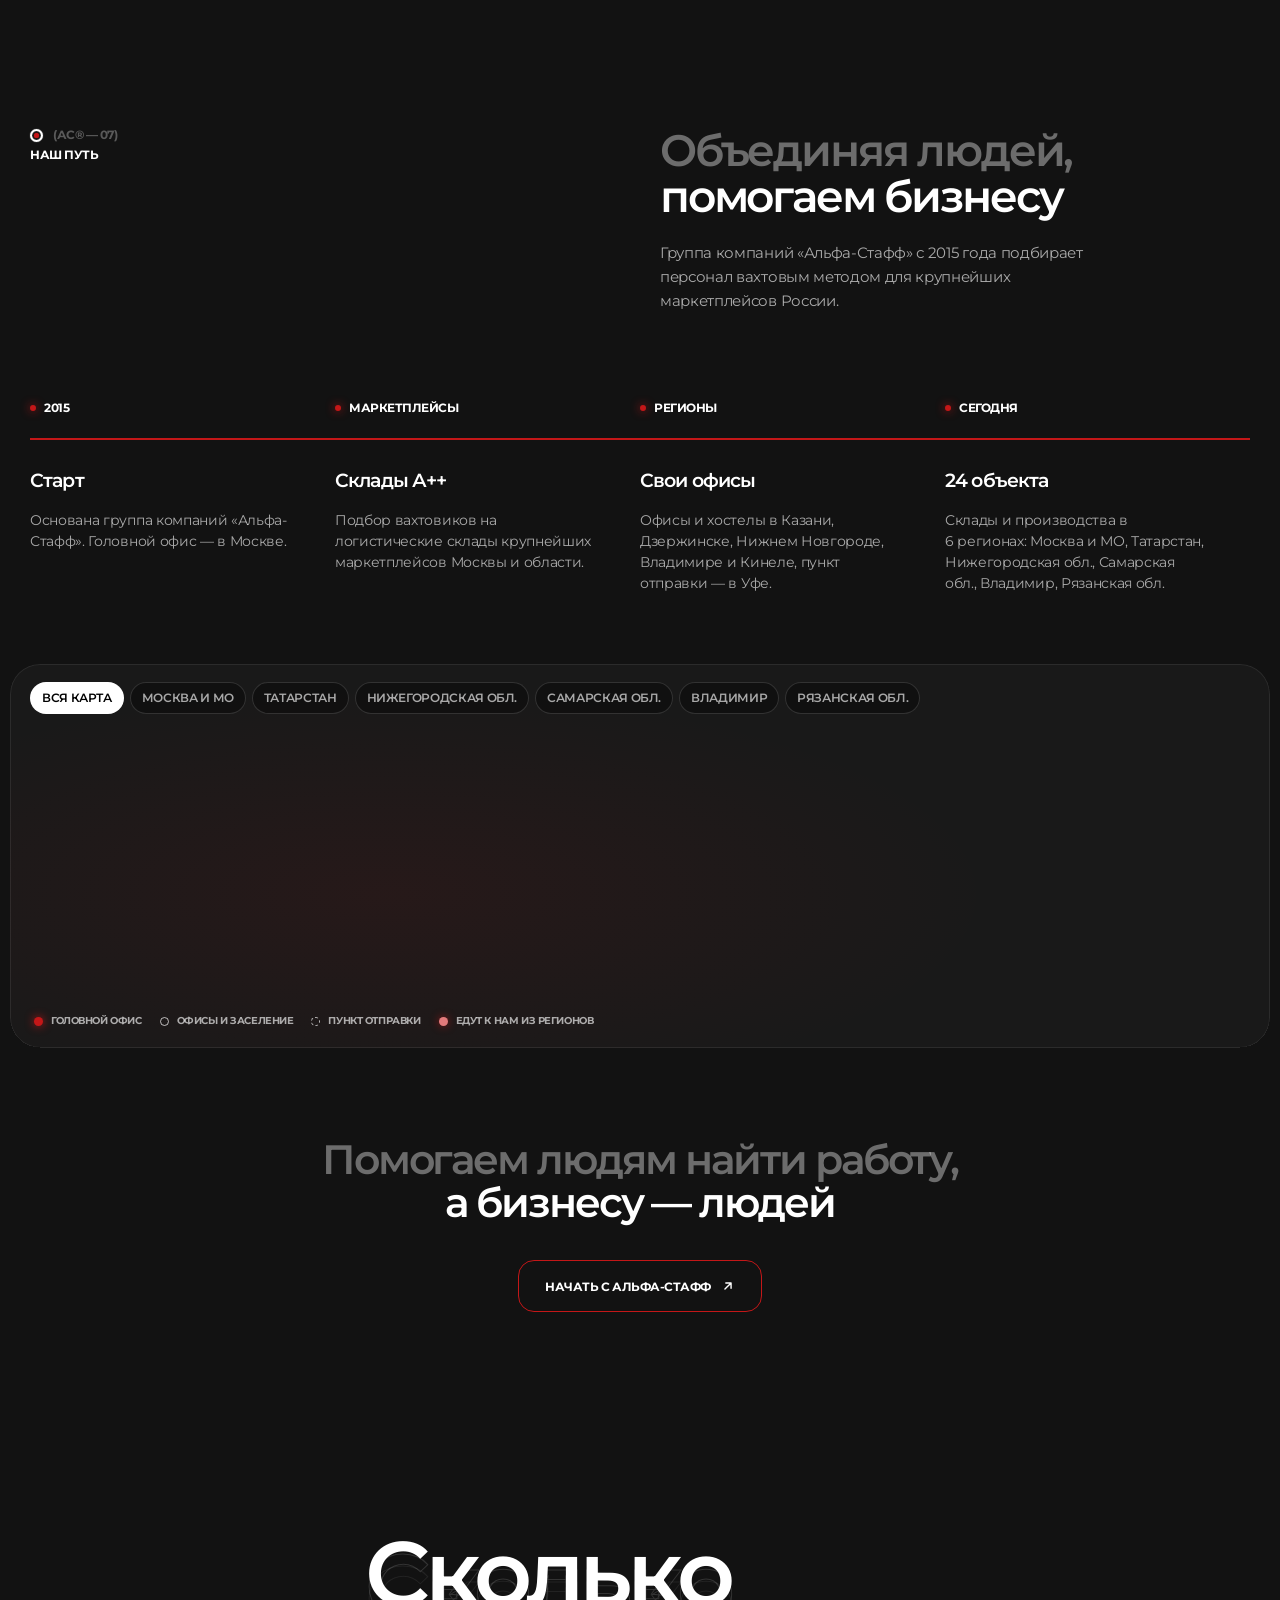
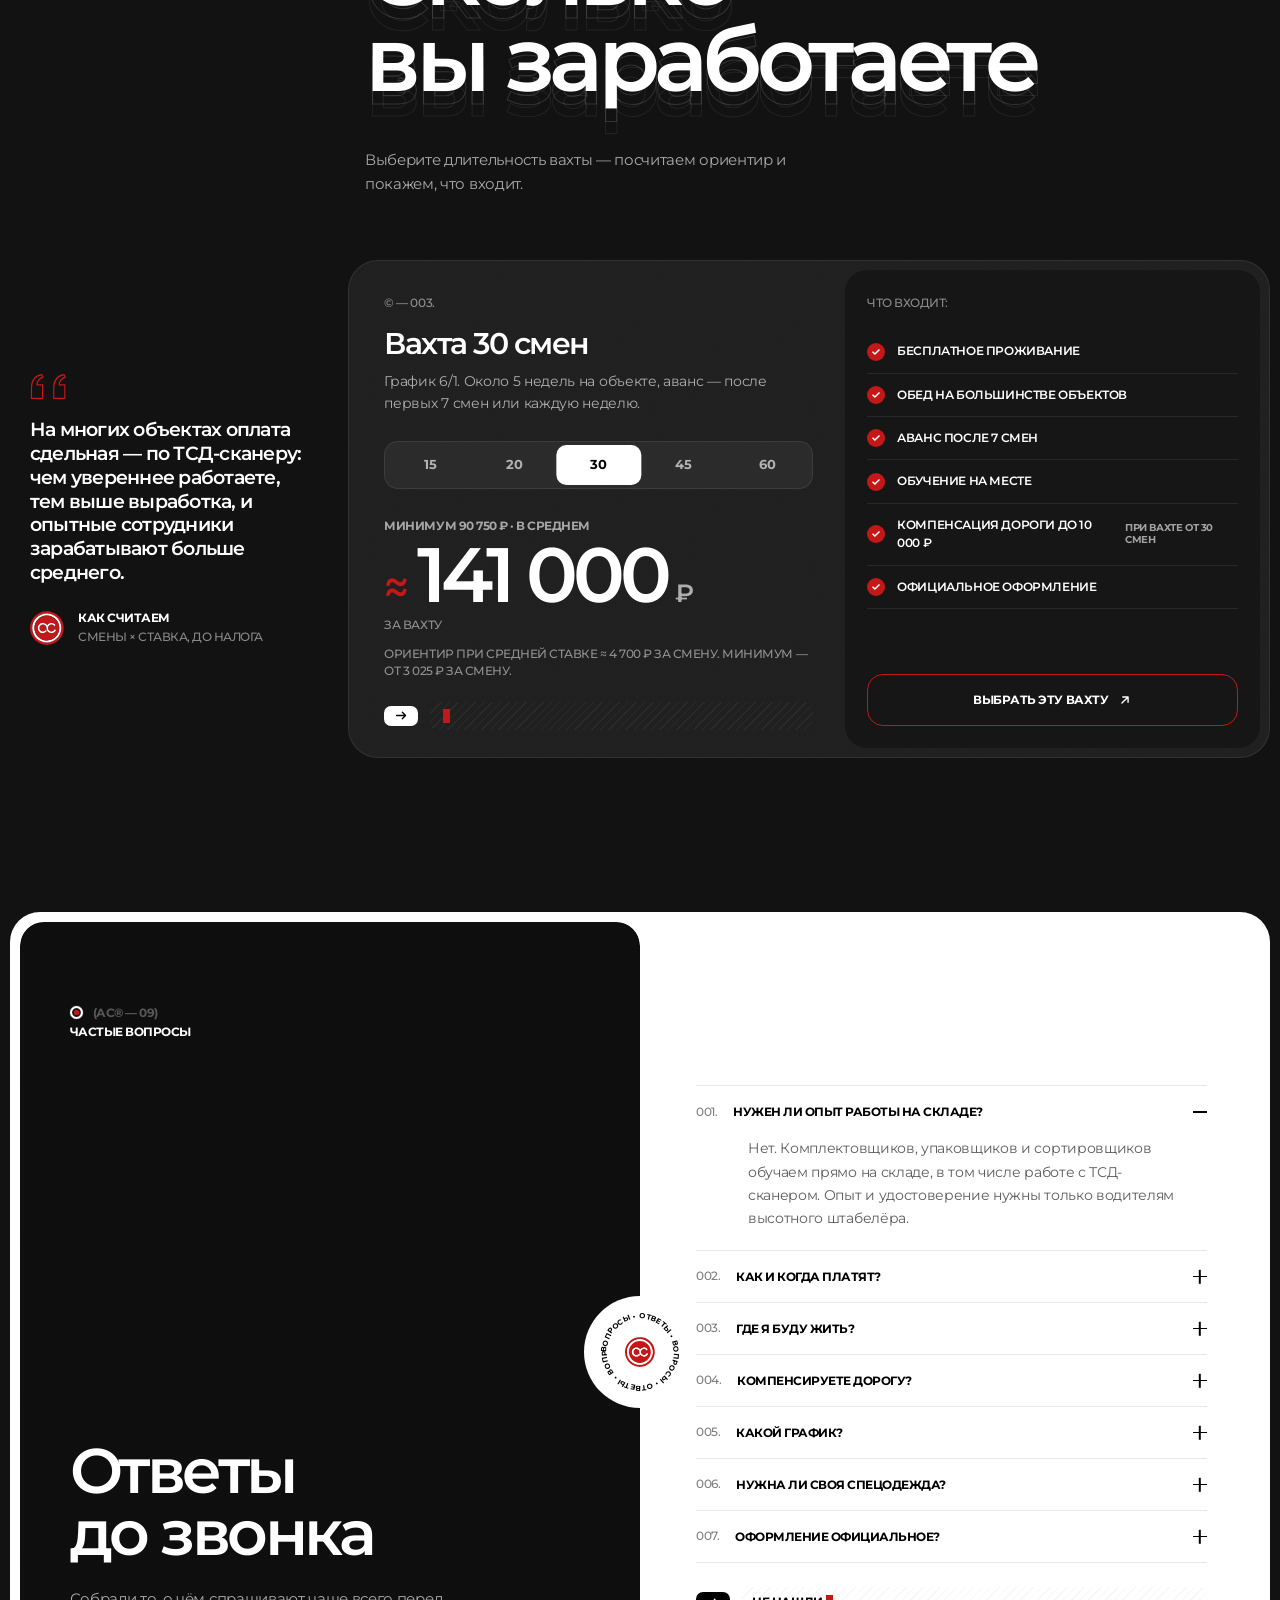
==== commit f14ee353: "Доработать смены, открытие и локальное свечение калькулятора" ====
--- a/index.html
+++ b/index.html
@@ -15,11 +15,11 @@
   <link rel="stylesheet" href="css/style-company.css?v=20261020sphere-edge">
   <link rel="stylesheet" href="css/company.css?v=20261013a">
   <link rel="stylesheet" href="css/calculators/ui-base.css?v=20261020business38">
-<link rel="stylesheet" href="css/calc-views.css?v=20261020opening39">
-<link rel="stylesheet" href="css/calculators/goal.css?v=20261020business38">
-<link rel="stylesheet" href="css/calculators/money-slider.css?v=20261020opening39">
-<link rel="stylesheet" href="css/calculators/themes.css?v=20261020opening40">
-<link rel="stylesheet" href="css/calculators/employer.css?v=20261020business38">
+<link rel="stylesheet" href="css/calc-views.css?v=20261020opening43">
+<link rel="stylesheet" href="css/calculators/goal.css?v=20261020extension42">
+<link rel="stylesheet" href="css/calculators/money-slider.css?v=20261020glow46">
+<link rel="stylesheet" href="css/calculators/themes.css?v=20261020glow44">
+<link rel="stylesheet" href="css/calculators/employer.css?v=20261020glow46">
 </head>
 <body>
   <a class="skip" href="#main">К содержанию</a>
@@ -979,14 +979,14 @@
       <div class="ag-money-scale">
         <svg class="ag-money-contour" id="ag-money-contour" viewBox="0 0 120 250" aria-hidden="true" focusable="false">
           <defs>
-            <radialGradient id="ag-money-light" gradientUnits="userSpaceOnUse" cx="60" cy="150" r="36"><stop offset="0" stop-color="var(--ag-light-core)"/><stop offset=".3" stop-color="var(--ag-light-edge)"/><stop offset=".65" stop-color="var(--ag-slider-accent)" stop-opacity=".7"/><stop offset="1" stop-color="var(--ag-slider-accent)" stop-opacity="0"/></radialGradient>
-            <radialGradient id="ag-money-bloom" gradientUnits="userSpaceOnUse" cx="59" cy="150" r="32"><stop offset="0" stop-color="var(--ag-light-bloom)"/><stop offset=".45" stop-color="var(--ag-light-bloom)" stop-opacity=".7"/><stop offset="1" stop-color="var(--ag-light-bloom)" stop-opacity="0"/></radialGradient>
+            <radialGradient id="ag-money-light" gradientUnits="userSpaceOnUse" cx="60" cy="150" r="52"><stop offset="0" stop-color="var(--ag-light-core)"/><stop offset=".3" stop-color="var(--ag-light-edge)"/><stop offset=".65" stop-color="var(--ag-slider-accent)" stop-opacity=".7"/><stop offset="1" stop-color="var(--ag-slider-accent)" stop-opacity="0"/></radialGradient>
+            <radialGradient id="ag-money-bloom" gradientUnits="userSpaceOnUse" cx="59" cy="150" r="50"><stop offset="0" stop-color="var(--ag-light-bloom)"/><stop offset=".45" stop-color="var(--ag-light-bloom)" stop-opacity=".7"/><stop offset="1" stop-color="var(--ag-light-bloom)" stop-opacity="0"/></radialGradient>
             <!-- Explicit filter bounds: the contour is only 10px wide, so
                  objectBoundingBox percentages cut the blur into a rectangle. -->
-            <filter id="ag-money-blur" filterUnits="userSpaceOnUse" x="-60" y="-80" width="240" height="410" color-interpolation-filters="sRGB"><feGaussianBlur stdDeviation="7"/></filter>
+            <filter id="ag-money-blur" filterUnits="userSpaceOnUse" x="-60" y="-80" width="240" height="410" color-interpolation-filters="sRGB"><feGaussianBlur stdDeviation="12 5"/></filter>
             <filter id="ag-money-tight-blur" filterUnits="userSpaceOnUse" x="-60" y="-80" width="240" height="410" color-interpolation-filters="sRGB"><feGaussianBlur stdDeviation="2"/></filter>
             <filter id="ag-money-edge-aa" filterUnits="userSpaceOnUse" x="-60" y="-80" width="240" height="410" color-interpolation-filters="sRGB"><feGaussianBlur stdDeviation=".25"/></filter>
-            <linearGradient id="ag-money-fade" gradientUnits="userSpaceOnUse" x1="0" y1="120" x2="0" y2="180"><stop offset="0" stop-color="white" stop-opacity="0"/><stop offset=".16" stop-color="white" stop-opacity=".2"/><stop offset=".35" stop-color="white" stop-opacity=".8"/><stop offset=".5" stop-color="white"/><stop offset=".65" stop-color="white" stop-opacity=".8"/><stop offset=".84" stop-color="white" stop-opacity=".2"/><stop offset="1" stop-color="white" stop-opacity="0"/></linearGradient>
+            <linearGradient id="ag-money-fade" gradientUnits="userSpaceOnUse" x1="0" y1="0" x2="0" y2="250"><stop offset="0" stop-color="white" stop-opacity="0"/><stop offset=".06" stop-color="white"/><stop offset=".94" stop-color="white"/><stop offset="1" stop-color="white" stop-opacity="0"/></linearGradient>
             <mask id="ag-money-fade-mask" maskUnits="userSpaceOnUse" x="-60" y="-80" width="240" height="410" style="mask-type:alpha"><rect x="-60" y="-80" width="240" height="410" fill="url(#ag-money-fade)"/></mask>
             <path id="ag-money-line" d="M69 0V250"/>
             <path id="ag-money-left-shape" d="M69 -80V330H-60V-80Z"/>
@@ -994,7 +994,7 @@
           </defs>
           <use href="#ag-money-line" class="ag-money-line-base"/>
           <g class="ag-money-light-field" clip-path="url(#ag-money-left-clip)" mask="url(#ag-money-fade-mask)">
-            <use href="#ag-money-line" class="ag-money-line-glow" filter="url(#ag-money-blur)"/>
+            <ellipse class="ag-money-line-glow" cx="59" cy="150" rx="50" ry="32" filter="url(#ag-money-blur)"/>
             <use href="#ag-money-line" class="ag-money-line-near" filter="url(#ag-money-tight-blur)"/>
           </g>
           <g id="ag-money-ticks"></g><g id="ag-money-labels"></g>
@@ -1004,13 +1004,13 @@
         <input id="ag-target-range" data-ag="target-range" type="range" min="0" max="600000" step="1000" value="180000" aria-label="Желаемая сумма в рублях">
         <div class="ag-money-readout"><input id="ag-target" data-ag="target" inputmode="numeric" type="text" value="180" autocomplete="off" aria-label="Хочу привезти, тысяч рублей" aria-describedby="ag-goal-hint ag-money-unit ag-target-error"><span class="ag-money-value-unit" aria-hidden="true">тыс. ₽</span></div>
       </div>
-      <div class="ag-money-help"><p id="ag-goal-hint">Сумма, которая останется у вас</p><p id="ag-target-error" class="ag-error" role="alert" hidden>Укажите целое число тысяч больше нуля.</p></div>
+      <div class="ag-money-help"><p id="ag-goal-hint">Желаемая сумма после налога и расходов</p><p id="ag-target-error" class="ag-error" role="alert" hidden>Укажите целое число тысяч больше нуля.</p></div>
       <div class="ag-scale-limits" id="ag-limits" aria-label="Расчётные пределы дохода"><span id="ag-base-limit"></span><span id="ag-high-limit" hidden></span></div>
       <span class="ag-link-arrow" aria-hidden="true">→</span>
     </section>
     <section class="ag-instrument ag-duration" aria-label="Подходящий срок вахты">
       <div class="ag-duration-content">
-        <div class="ag-duration-summary"><span class="ag-instrument-label" id="ag-duration-label">Для этого нужно</span><div class="ag-shift-number"><output id="ag-shifts">30</output><span>смен</span></div></div>
+        <div class="ag-duration-summary"><span class="ag-instrument-label" id="ag-duration-label">Для этого нужно</span><div class="ag-shift-number"><output id="ag-shifts">30</output><span id="ag-shifts-unit">смен</span></div><p class="ag-duration-extension" id="ag-duration-extension"></p></div>
         <div class="ag-duration-calendar"><p class="ag-days">≈ <output id="ag-days">37</output> <span id="ag-calendar-unit">календарных дней</span></p><p class="ag-duration-note" id="ag-duration-note">Минимальная подходящая вахта</p></div>
         <div class="ag-schedule" id="ag-schedule" aria-label="График работы"></div>
       </div>
@@ -1061,14 +1061,14 @@
       <div class="ag-money-scale">
         <svg class="ag-money-contour" id="ec-money-contour" viewBox="0 0 120 250" aria-hidden="true" focusable="false">
           <defs>
-            <radialGradient id="ec-money-light" gradientUnits="userSpaceOnUse" cx="60" cy="150" r="36"><stop offset="0" stop-color="var(--ag-light-core)"/><stop offset=".3" stop-color="var(--ag-light-edge)"/><stop offset=".65" stop-color="var(--ag-slider-accent)" stop-opacity=".7"/><stop offset="1" stop-color="var(--ag-slider-accent)" stop-opacity="0"/></radialGradient>
-            <radialGradient id="ec-money-bloom" gradientUnits="userSpaceOnUse" cx="59" cy="150" r="32"><stop offset="0" stop-color="var(--ag-light-bloom)"/><stop offset=".45" stop-color="var(--ag-light-bloom)" stop-opacity=".7"/><stop offset="1" stop-color="var(--ag-light-bloom)" stop-opacity="0"/></radialGradient>
+            <radialGradient id="ec-money-light" gradientUnits="userSpaceOnUse" cx="60" cy="150" r="52"><stop offset="0" stop-color="var(--ag-light-core)"/><stop offset=".3" stop-color="var(--ag-light-edge)"/><stop offset=".65" stop-color="var(--ag-slider-accent)" stop-opacity=".7"/><stop offset="1" stop-color="var(--ag-slider-accent)" stop-opacity="0"/></radialGradient>
+            <radialGradient id="ec-money-bloom" gradientUnits="userSpaceOnUse" cx="59" cy="150" r="50"><stop offset="0" stop-color="var(--ag-light-bloom)"/><stop offset=".45" stop-color="var(--ag-light-bloom)" stop-opacity=".7"/><stop offset="1" stop-color="var(--ag-light-bloom)" stop-opacity="0"/></radialGradient>
             <!-- Explicit filter bounds: the contour is only 10px wide, so
                  objectBoundingBox percentages cut the blur into a rectangle. -->
-            <filter id="ec-money-blur" filterUnits="userSpaceOnUse" x="-60" y="-80" width="240" height="410" color-interpolation-filters="sRGB"><feGaussianBlur stdDeviation="7"/></filter>
+            <filter id="ec-money-blur" filterUnits="userSpaceOnUse" x="-60" y="-80" width="240" height="410" color-interpolation-filters="sRGB"><feGaussianBlur stdDeviation="12 5"/></filter>
             <filter id="ec-money-tight-blur" filterUnits="userSpaceOnUse" x="-60" y="-80" width="240" height="410" color-interpolation-filters="sRGB"><feGaussianBlur stdDeviation="2"/></filter>
             <filter id="ec-money-edge-aa" filterUnits="userSpaceOnUse" x="-60" y="-80" width="240" height="410" color-interpolation-filters="sRGB"><feGaussianBlur stdDeviation=".25"/></filter>
-            <linearGradient id="ec-money-fade" gradientUnits="userSpaceOnUse" x1="0" y1="120" x2="0" y2="180"><stop offset="0" stop-color="white" stop-opacity="0"/><stop offset=".16" stop-color="white" stop-opacity=".2"/><stop offset=".35" stop-color="white" stop-opacity=".8"/><stop offset=".5" stop-color="white"/><stop offset=".65" stop-color="white" stop-opacity=".8"/><stop offset=".84" stop-color="white" stop-opacity=".2"/><stop offset="1" stop-color="white" stop-opacity="0"/></linearGradient>
+            <linearGradient id="ec-money-fade" gradientUnits="userSpaceOnUse" x1="0" y1="0" x2="0" y2="250"><stop offset="0" stop-color="white" stop-opacity="0"/><stop offset=".06" stop-color="white"/><stop offset=".94" stop-color="white"/><stop offset="1" stop-color="white" stop-opacity="0"/></linearGradient>
             <mask id="ec-money-fade-mask" maskUnits="userSpaceOnUse" x="-60" y="-80" width="240" height="410" style="mask-type:alpha"><rect x="-60" y="-80" width="240" height="410" fill="url(#ec-money-fade)"/></mask>
             <path id="ec-money-line" d="M69 0V250"/>
             <path id="ec-money-left-shape" d="M69 -80V330H-60V-80Z"/>
@@ -1076,7 +1076,7 @@
           </defs>
           <use href="#ec-money-line" class="ag-money-line-base"/>
           <g class="ag-money-light-field" clip-path="url(#ec-money-left-clip)" mask="url(#ec-money-fade-mask)">
-            <use href="#ec-money-line" class="ag-money-line-glow" filter="url(#ec-money-blur)"/>
+            <ellipse class="ag-money-line-glow" cx="59" cy="150" rx="50" ry="32" filter="url(#ec-money-blur)"/>
             <use href="#ec-money-line" class="ag-money-line-near" filter="url(#ec-money-tight-blur)"/>
           </g>
           <g id="ec-money-ticks"></g><g id="ec-money-labels"></g>
@@ -1205,12 +1205,12 @@
   <script src="js/geo-panel.js?v=20261019a"></script>
   <script src="js/main.js?v=20261019a"></script>
   <script src="js/calc-data.js?v=20261019a"></script>
-  <script src="js/calc-modal.js?v=20261020opening39"></script>
-  <script src="js/calculators/engine-adapter.js?v=20261019controls7"></script>
+  <script src="js/calc-modal.js?v=20261020extension42"></script>
+  <script src="js/calculators/engine-adapter.js?v=20261020extension42"></script>
   <script src="js/calculators/slider-sound.js?v=20261020business38"></script>
-  <script src="js/calculators/money-slider.js?v=20261020opening39"></script>
-  <script src="js/calculators/goal-feasibility.js?v=20261020stable23"></script>
-  <script src="js/calculators/goal.js?v=20261020opening39"></script>
+  <script src="js/calculators/money-slider.js?v=20261020glow47"></script>
+  <script src="js/calculators/goal-feasibility.js?v=20261020extension42"></script>
+  <script src="js/calculators/goal.js?v=20261020extension42"></script>
   <script src="js/calculators/employer.js?v=20261020business38"></script>
   <script src="js/calc-views.js?v=20261020opening39"></script>
 </body>
--- a/css/calc-views.css
+++ b/css/calc-views.css
@@ -22,6 +22,9 @@
 /* Extra calculation details grow downward, without moving either ruler. */
 .cm:is([data-calc-view="goal"],[data-calc-view="biz"]) { align-items:start; }
 .cm:is([data-calc-view="goal"],[data-calc-view="biz"]) .cm__panel { border-radius:24px; overflow-anchor:none; scrollbar-gutter:stable; }
+/* Keep text at its final screen coordinates from the first visible frame.
+   The legacy desktop zoom and mobile slide resampled every glyph on opening. */
+.cm:is([data-calc-view="goal"],[data-calc-view="biz"]) .cm__panel { transform:none; transition:opacity .35s; }
 .cm:is([data-calc-view="goal"],[data-calc-view="biz"]) .cm__head { position:absolute; width:1px; height:1px; margin:-1px; padding:0; overflow:hidden; clip-path:inset(50%); }
 .cm:is([data-calc-view="goal"],[data-calc-view="biz"]) .cm__bar { display:none; }
 .cm[data-calc-theme="dark"]:is([data-calc-view="goal"],[data-calc-view="biz"]) .cm__panel { background:#191919; }
--- a/css/calculators/goal.css
+++ b/css/calculators/goal.css
@@ -148,3 +148,13 @@
 @container calc-card (min-width:761px) {
   #alfa-goal .ag-duration-calendar { left:30px;right:104px;font-size:15px; }
 }
+/* The total can fall between catalog milestones. Reserve the explanation's
+   space so a milestone never changes the card height or moves the calendar. */
+#alfa-goal .ag-duration-extension{min-height:2.8em;margin:3px 0 0;font-size:11px;line-height:1.4;font-weight:500}
+#alfa-goal .ag-duration-track button[aria-pressed="true"]{background:transparent;color:#fff;box-shadow:none}
+#alfa-goal .ag-duration-track button[aria-pressed="true"]::after{display:none}
+#alfa-goal .ag-duration-selected{position:absolute;left:0;display:flex;align-items:center;justify-content:center;width:44px;height:44px;border-radius:7px;background:#fff;color:var(--ag-coral);font-size:14px;font-weight:700;line-height:1;transform:translateY(-50%);pointer-events:none}
+#alfa-goal .ag-duration-selected::after{content:"";position:absolute;left:100%;top:50%;transform:translateY(-50%);border-top:6px solid transparent;border-bottom:6px solid transparent;border-left:6px solid #fff}
+#alfa-goal .ag-duration-track button:focus-visible .ag-duration-anchor-label{opacity:1!important}
+#alfa-goal .ag-duration-track:has(button:focus-visible) .ag-duration-selected{visibility:hidden}
+@container calc-card (min-width:631px){#alfa-goal .ag-duration-content{padding-top:10px}}
--- a/css/calculators/money-slider.css
+++ b/css/calculators/money-slider.css
@@ -8,8 +8,8 @@
 :is(#alfa-goal,#alfa-employer) .ag-money-scale .ag-money-contour{position:absolute;inset:0 auto 0 0;width:120px;height:100%;overflow:visible;pointer-events:none;fill:none;stroke-linecap:round}
 :is(#alfa-goal,#alfa-employer) .ag-money-line-base{stroke:var(--ag-line);stroke-width:var(--ag-rail-stroke,1)}
 :is(#alfa-goal,#alfa-employer) .ag-money-line-lit{stroke:url(#ag-money-light);stroke-width:1.3}
-:is(#alfa-goal,#alfa-employer) .ag-money-line-glow{stroke:url(#ag-money-bloom);stroke-width:14;opacity:var(--ag-slider-glow)}
-:is(#alfa-goal,#alfa-employer) .ag-money-line-near{stroke:url(#ag-money-light);stroke-width:5;opacity:var(--ag-slider-glow)}
+:is(#alfa-goal,#alfa-employer) .ag-money-line-glow{fill:url(#ag-money-bloom);stroke:none;opacity:var(--ag-slider-glow)}
+:is(#alfa-goal,#alfa-employer) .ag-money-line-near{stroke:url(#ag-money-light);stroke-width:4;opacity:var(--ag-slider-glow)}
 :is(#alfa-goal,#alfa-employer) .ag-money-tick{stroke:var(--ag-ink);stroke-width:var(--ag-tick-stroke,1);stroke-linecap:butt}
 :is(#alfa-goal,#alfa-employer) .ag-money-tick--major{stroke-width:var(--ag-tick-major-stroke,1.4)}
 :is(#alfa-goal,#alfa-employer) .ag-money-tick--high{stroke:var(--ag-slider-accent)}
--- a/css/calculators/themes.css
+++ b/css/calculators/themes.css
@@ -50,8 +50,11 @@
 }
 
 :is(#alfa-goal,#alfa-employer) .calc-source-wordmark {
-  width: 120px;
+  /* Match the original aspect ratio: the lettering itself is 12px tall,
+     without fractional vertical letterboxing inside a 120x12 viewport. */
+  width: auto;
   height: 12px;
+  aspect-ratio: 665.361725 / 57.807037;
   fill: currentColor;
 }
 
@@ -160,9 +163,6 @@
     height: 24px;
   }
 
-  :is(#alfa-goal,#alfa-employer) .calc-source-wordmark {
-    width: 112px;
-  }
 }
 
 /* Native, keyboard-accessible pickers with a shared field/menu geometry.
--- a/css/calculators/employer.css
+++ b/css/calculators/employer.css
@@ -31,7 +31,7 @@
 #alfa-employer .ag-footer { color:var(--ag-muted);font-size:11px;line-height:1.5; }
 #alfa-employer #ec-calculation>summary:is(:hover,:focus-visible) .ag-click-hint { visibility:visible; }
 #alfa-employer .ag-money-line-lit,#alfa-employer .ag-money-line-near { stroke:url(#ec-money-light); }
-#alfa-employer .ag-money-line-glow { stroke:url(#ec-money-bloom); }
+#alfa-employer .ag-money-line-glow { fill:url(#ec-money-bloom);stroke:none; }
 #alfa-employer .ag-money-help:has(.ag-error:not([hidden])) #ec-goal-hint { visibility:hidden; }
 @supports (appearance:base-select) {
   #alfa-employer :is(.ec-operation,.ec-settings) select { display:flex;align-items:center;justify-content:space-between;gap:10px; }
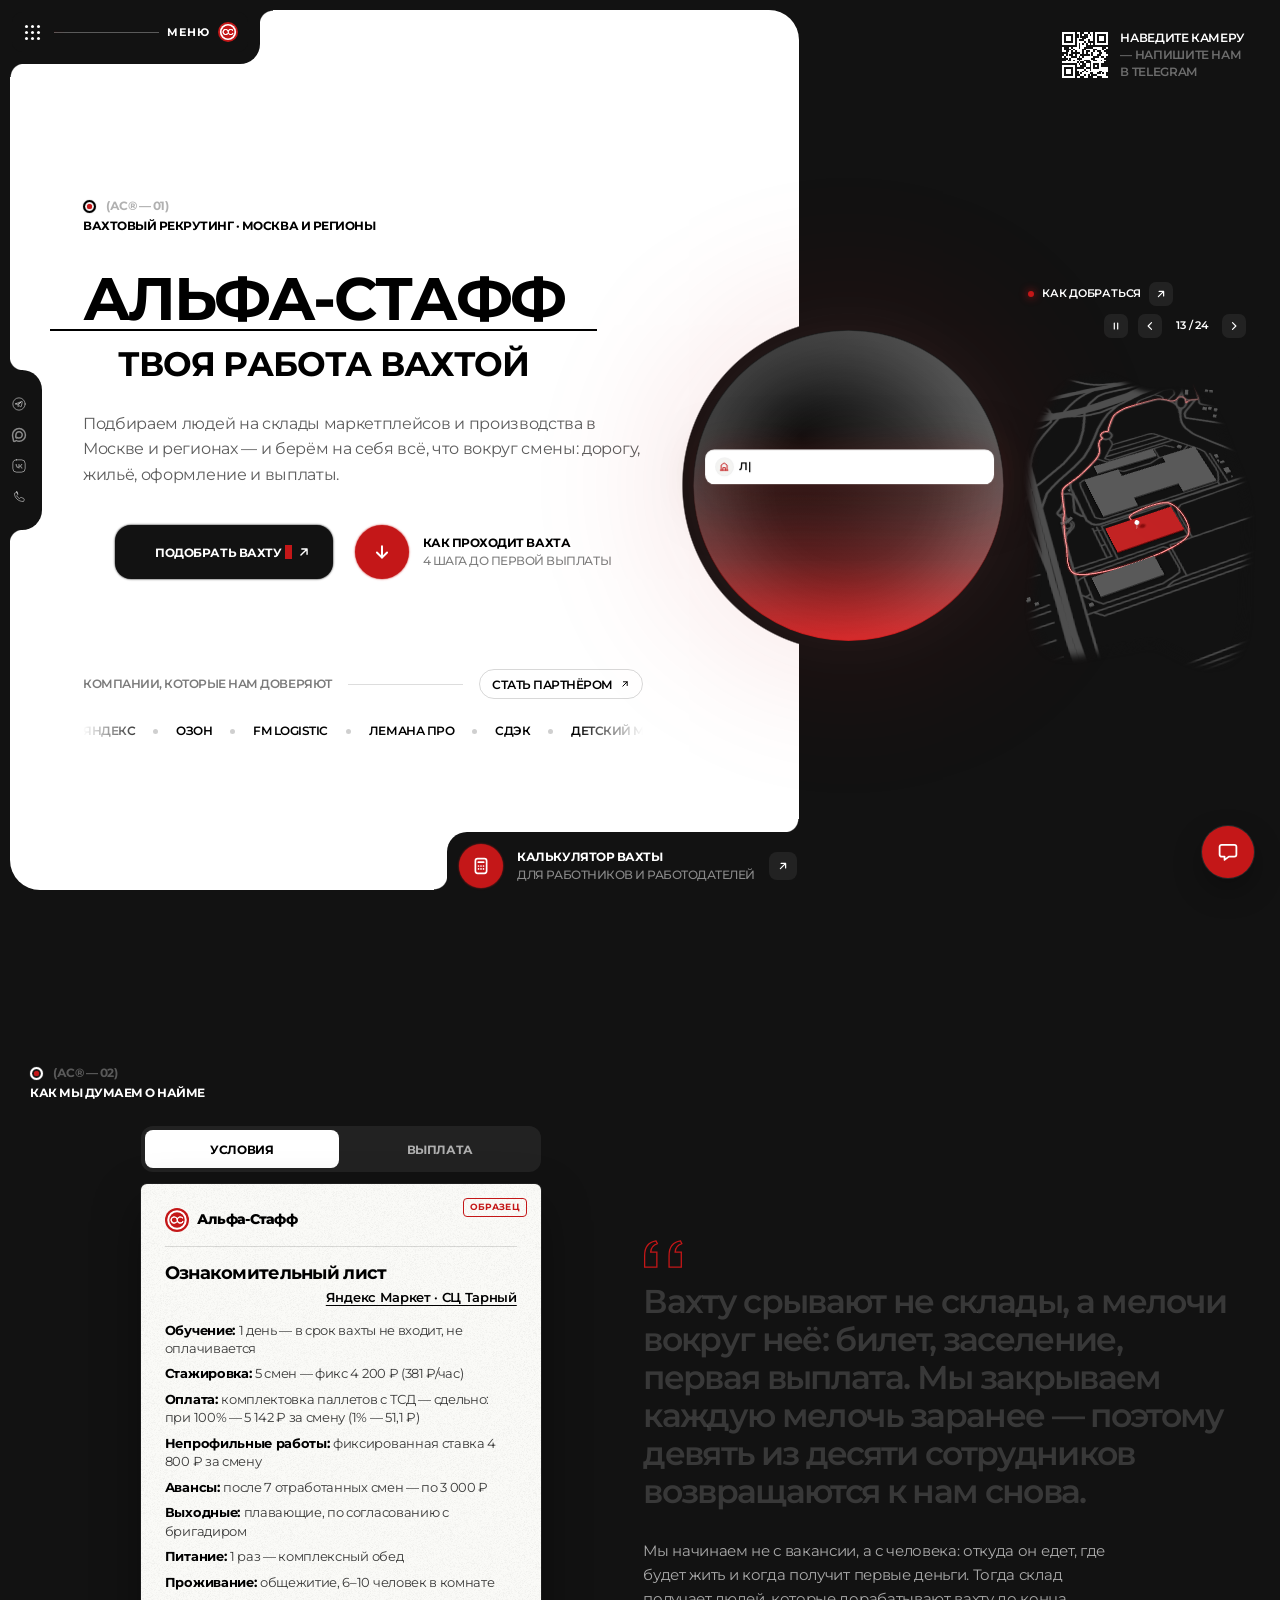
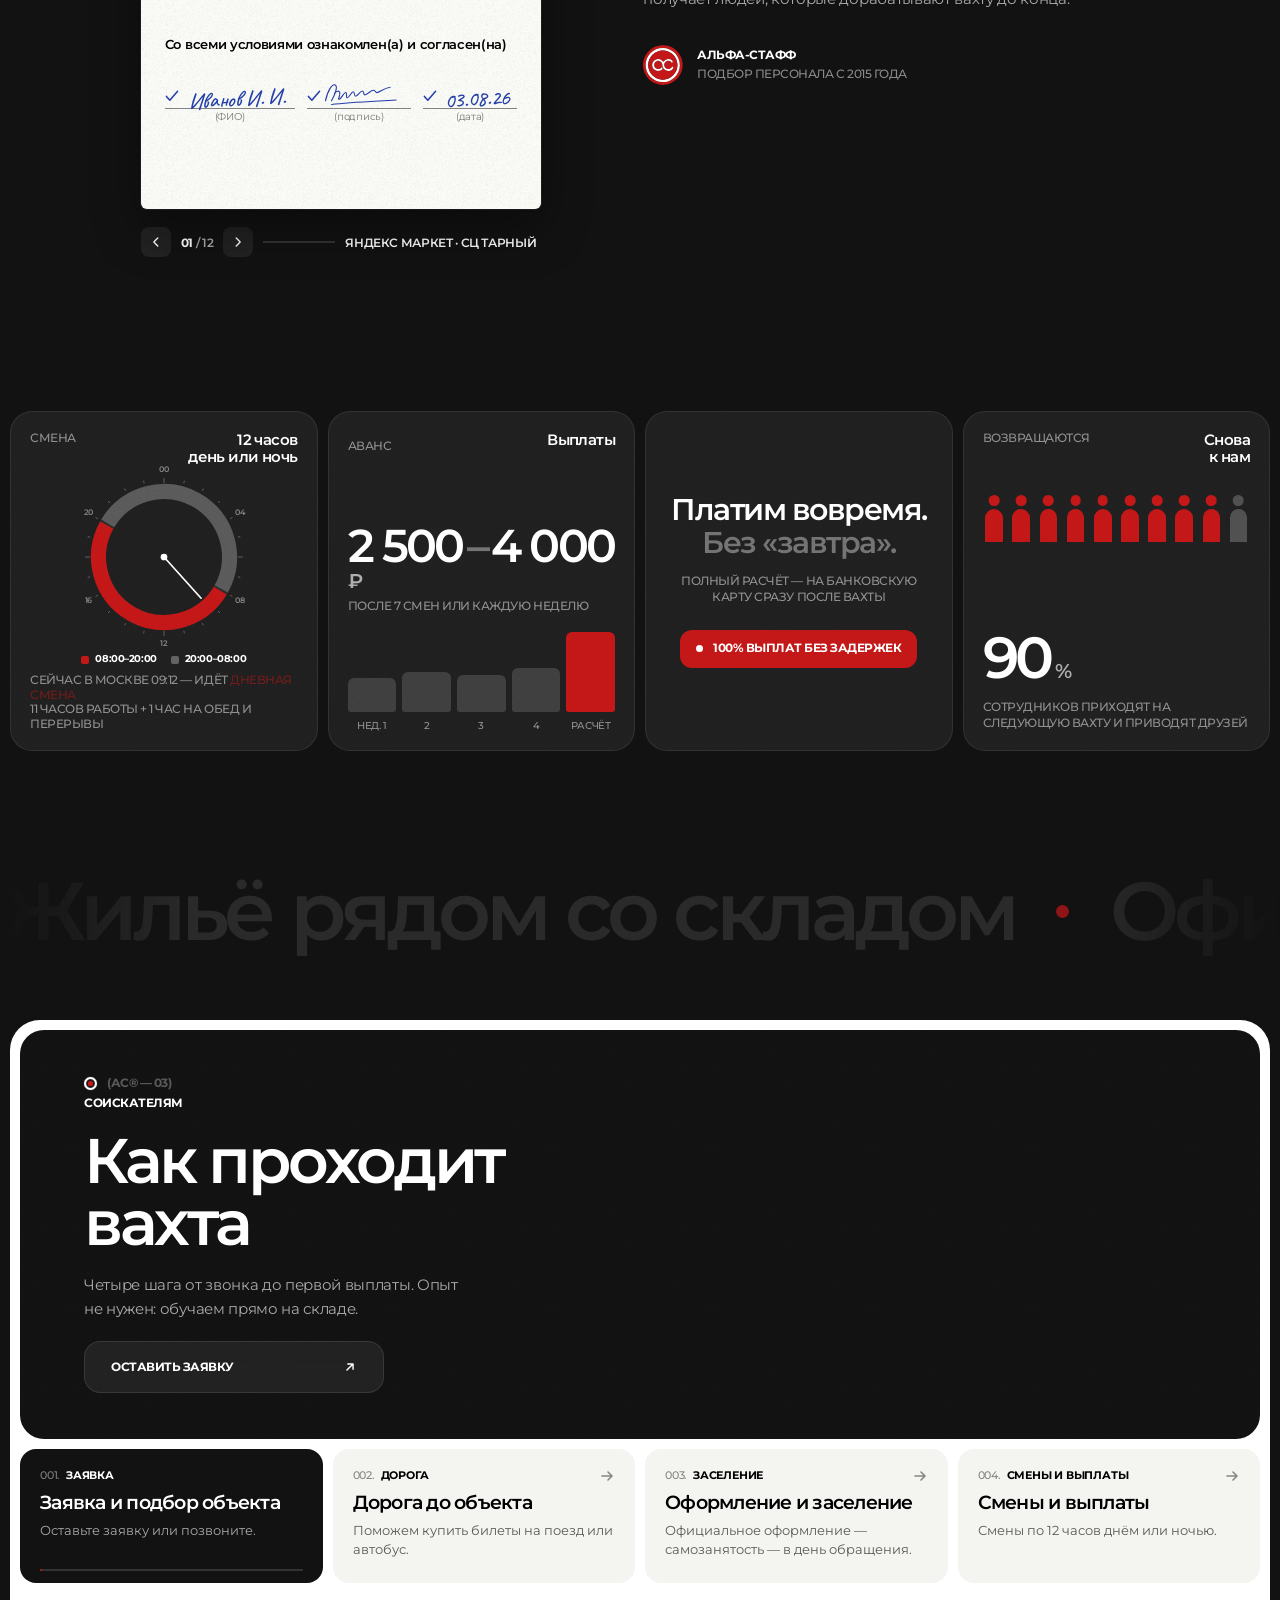
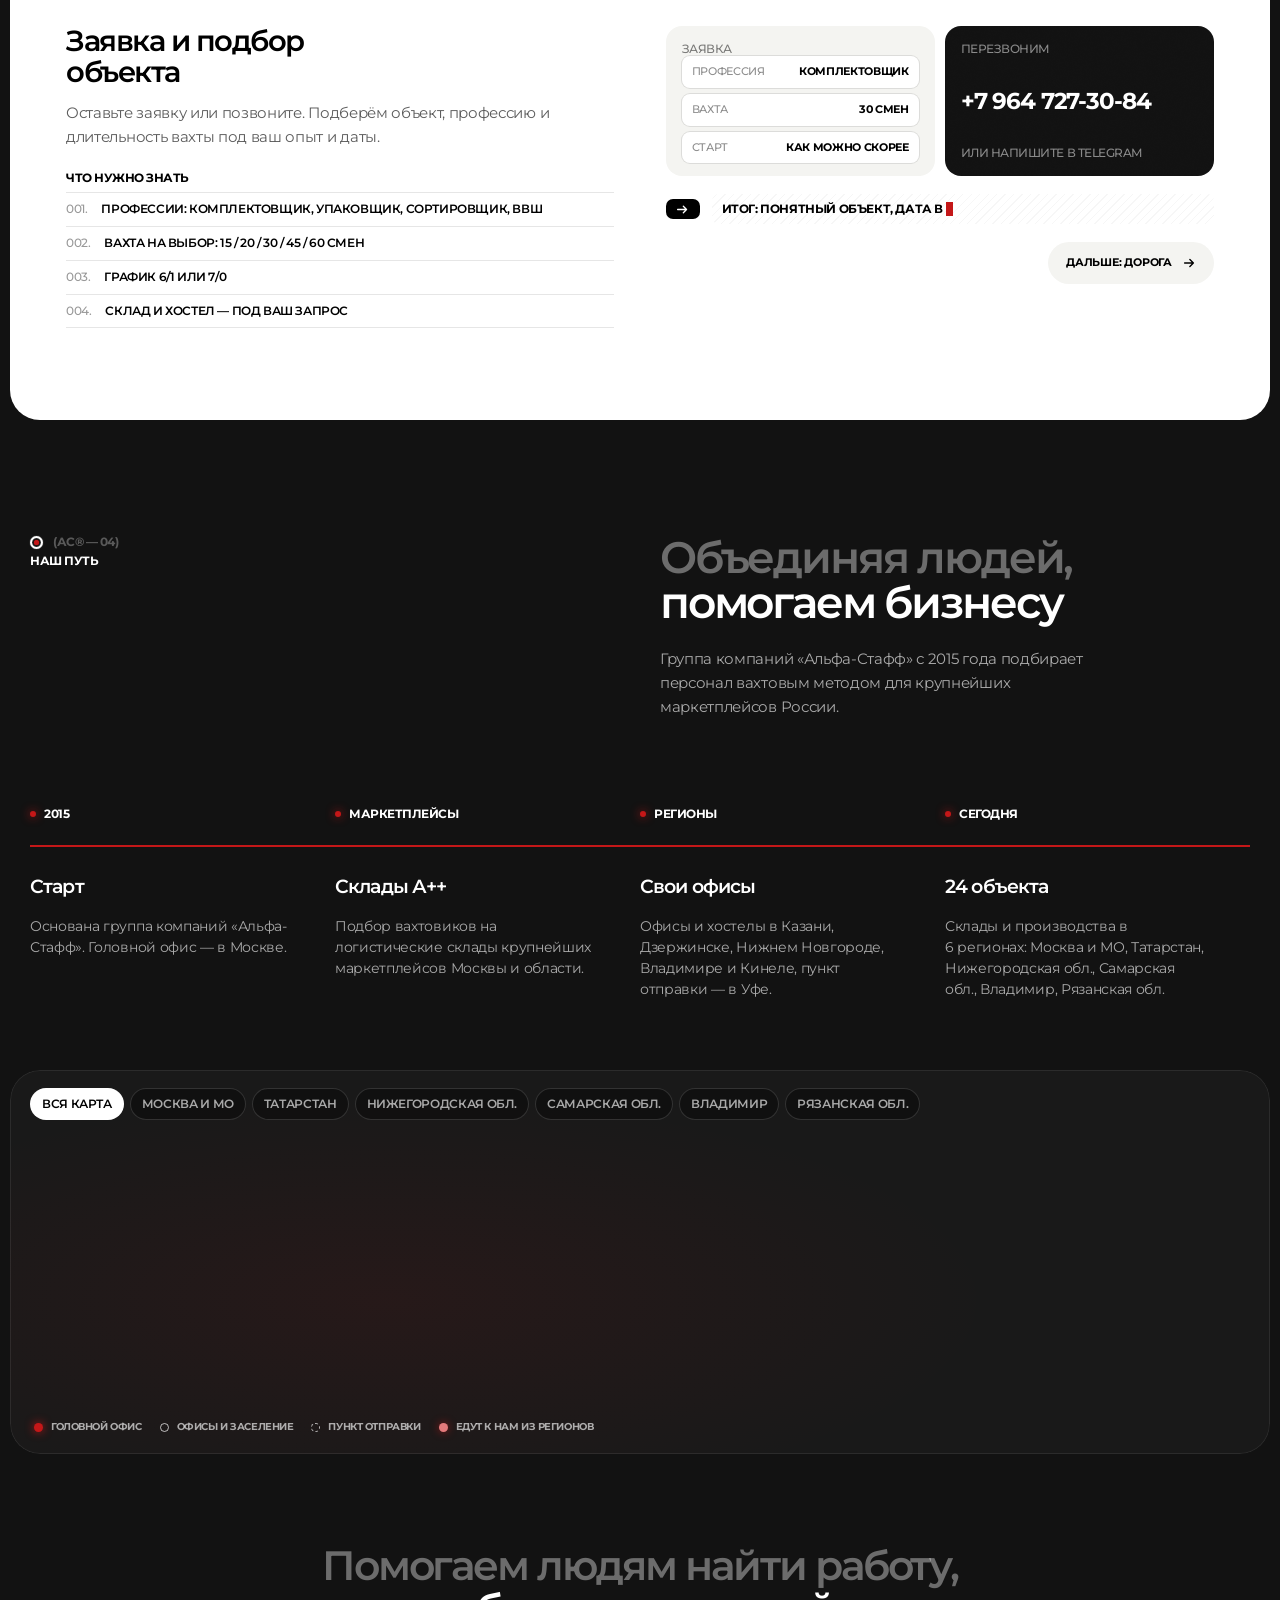
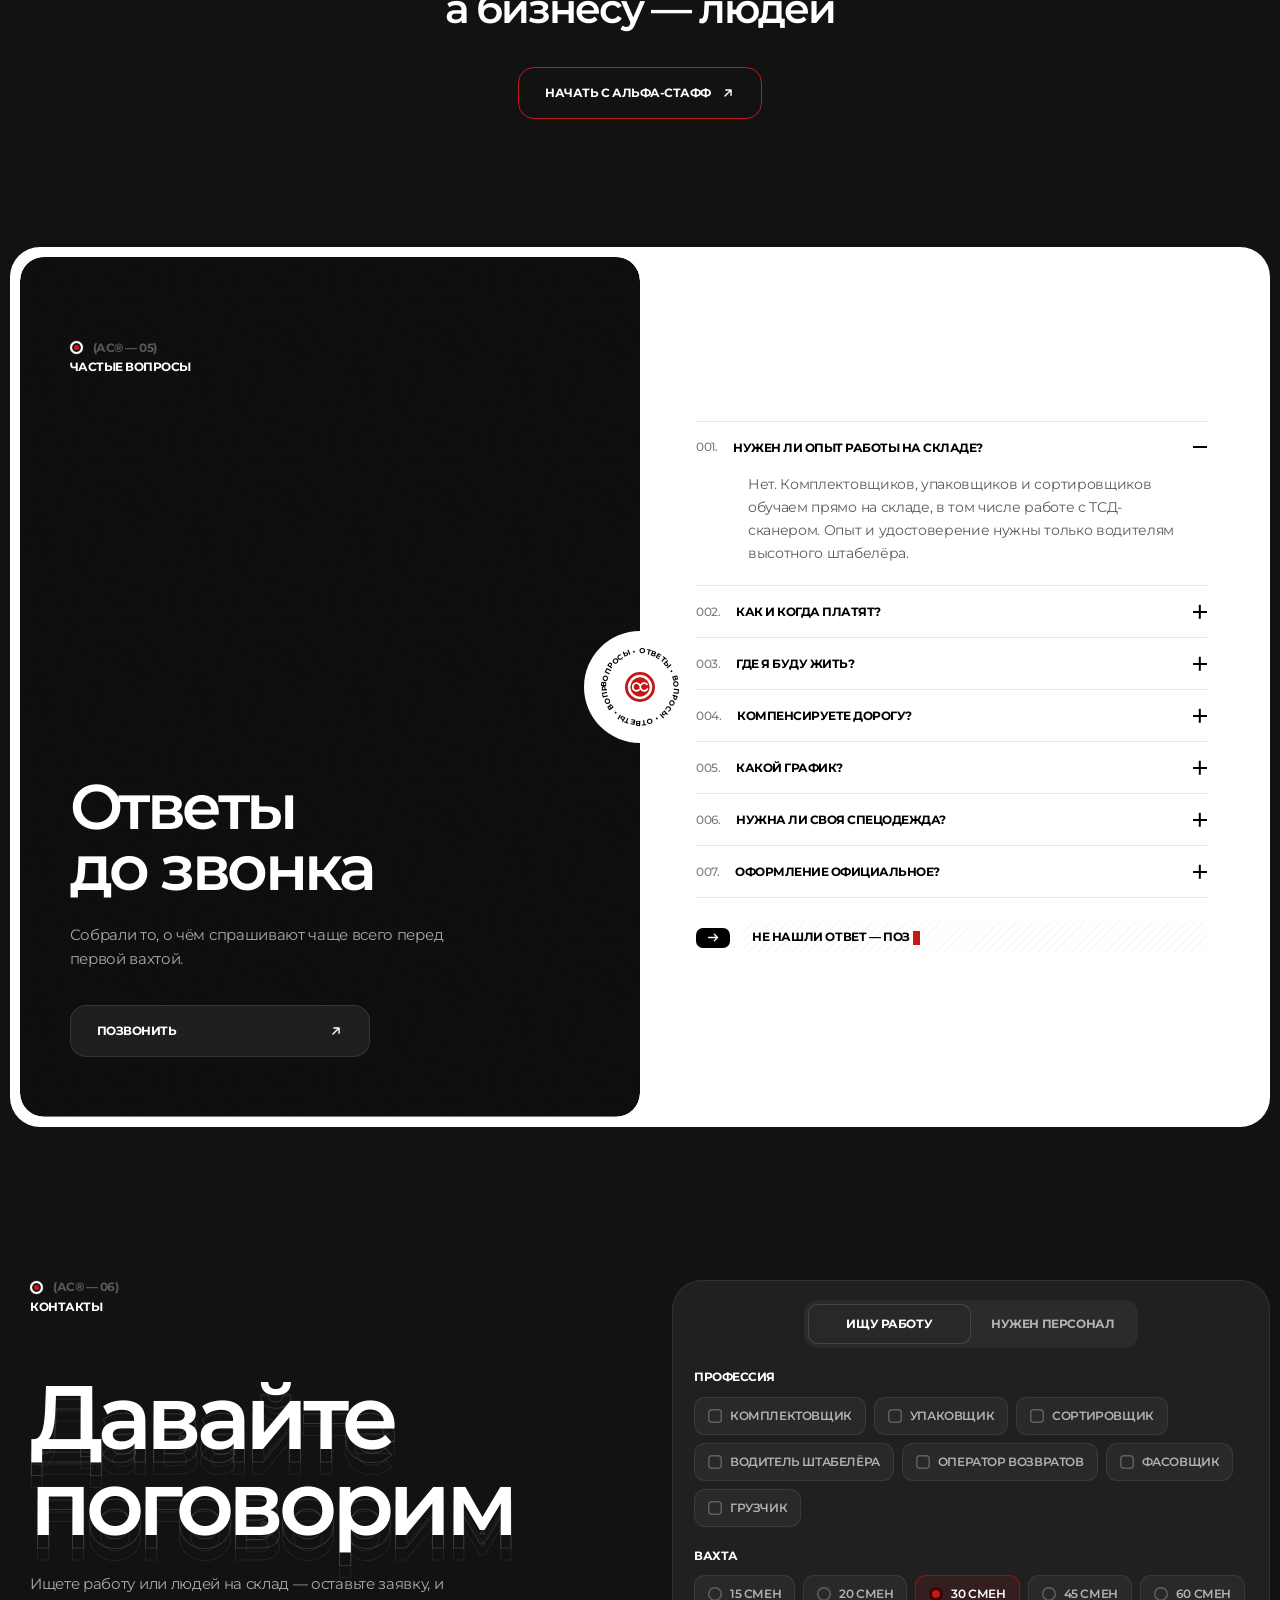
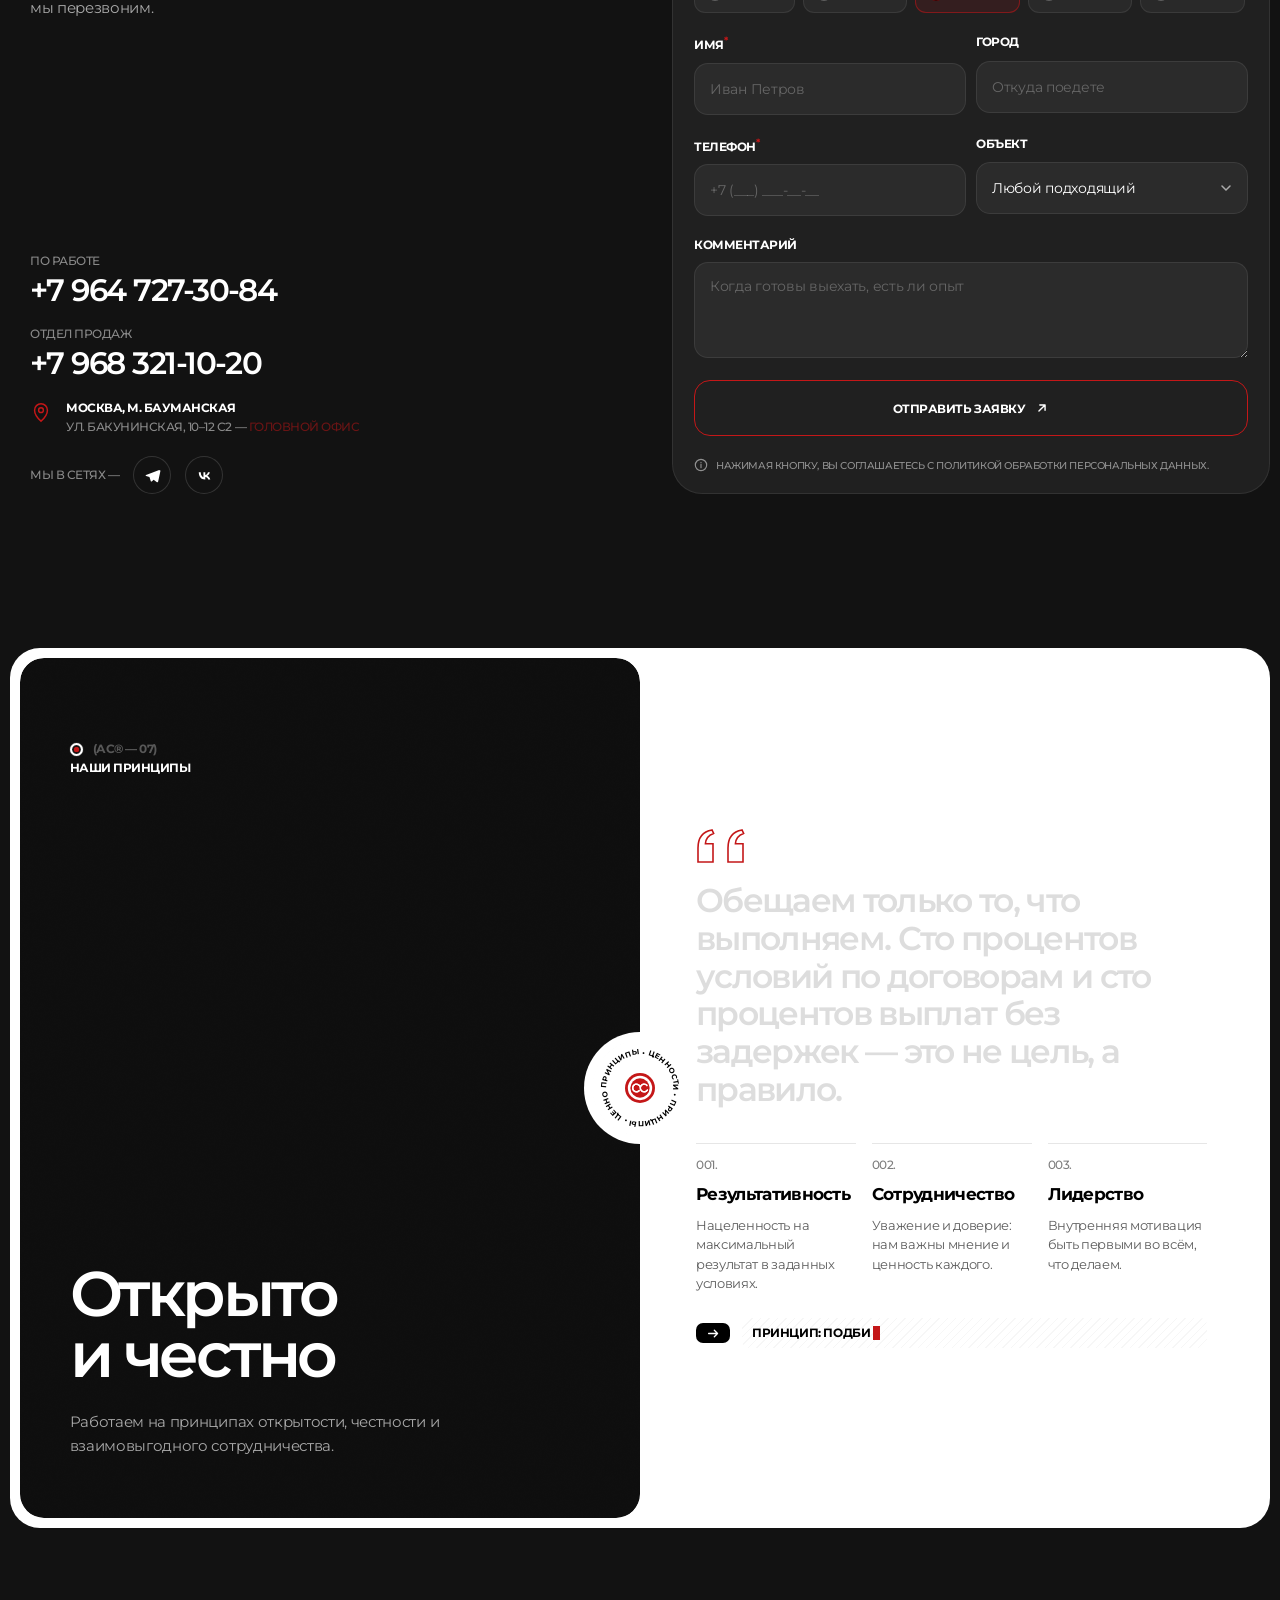
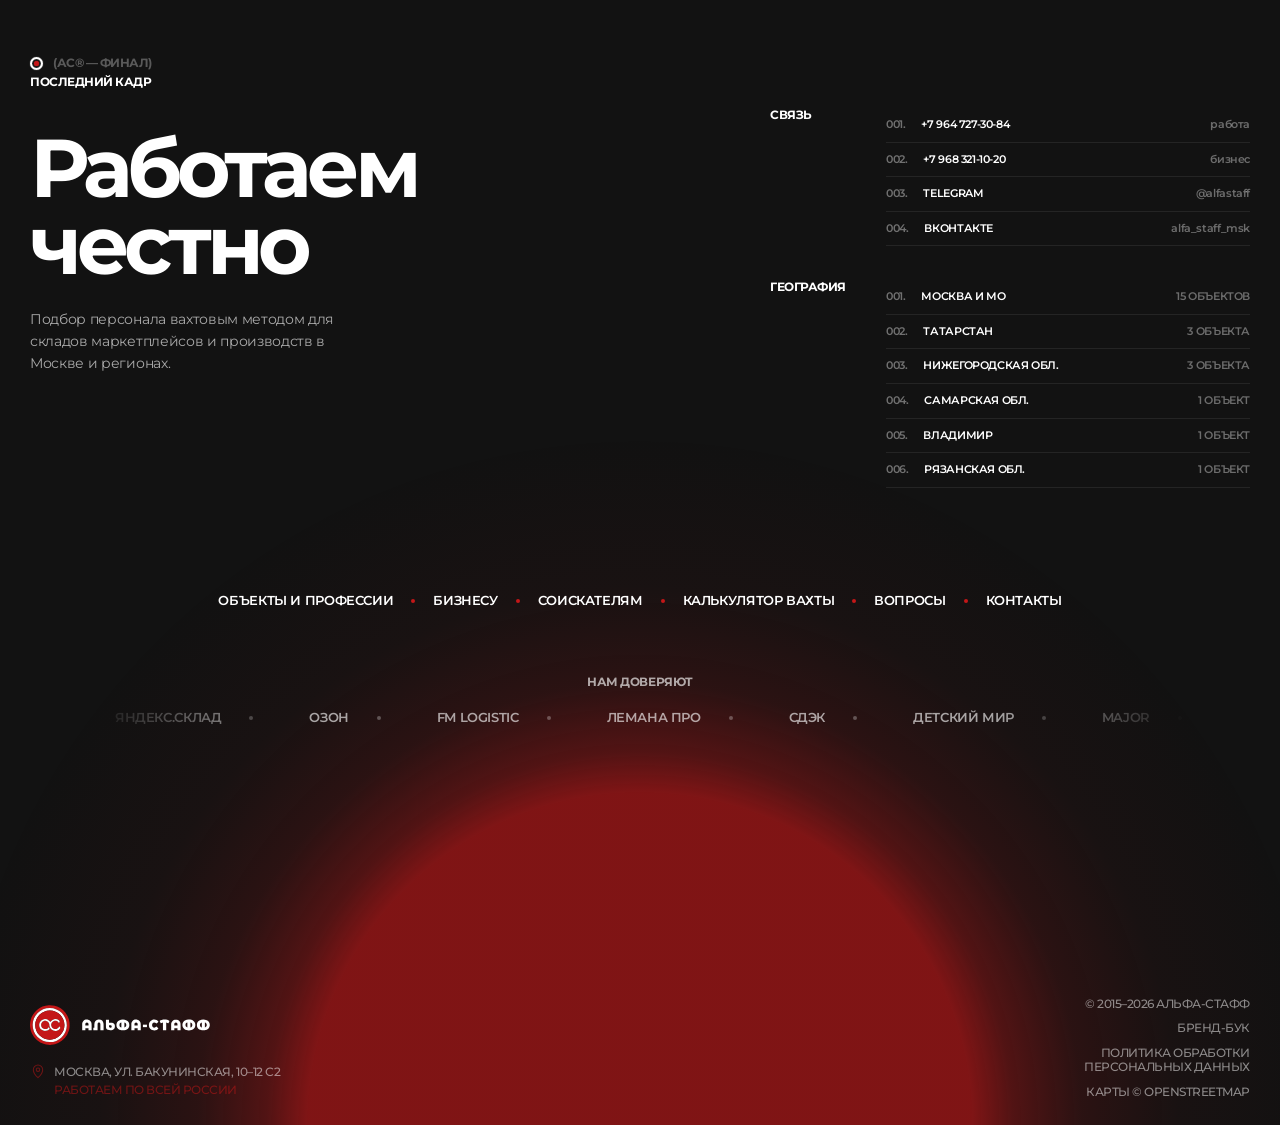
==== commit 6f00ca95: "Разделить сайт на страницы, шаги карточками и «Как добраться» с картами - Новые страницы «Объекты и " ====
--- a/index.html
+++ b/index.html
@@ -12,7 +12,7 @@
   <meta property="og:description" content="Склады и производства в Москве и регионах. Жильё бесплатно, аванс после первых 7 смен, оформление в день обращения.">
   <meta property="og:image" content="assets/brandbook/social-preview.png">
   <link rel="stylesheet" href="css/fonts.css?v=20261005branding-only">
-  <link rel="stylesheet" href="css/style-company.css?v=20261020sphere-edge">
+  <link rel="stylesheet" href="css/style-company.css?v=20261025a">
   <link rel="stylesheet" href="css/company.css?v=20261013a">
   <link rel="stylesheet" href="css/calculators/ui-base.css?v=20261020business38">
 <link rel="stylesheet" href="css/calc-views.css?v=20261020opening43">
@@ -34,7 +34,7 @@
           <span class="nav__ico" aria-hidden="true"><span class="nav__dots"><i></i><i></i><i></i><i></i><i></i><i></i><i></i><i></i><i></i></span></span>
           <span class="nav__line" aria-hidden="true"><canvas class="nav__trace"></canvas></span>
           <span class="nav__label" aria-hidden="true"><span>Меню</span></span>
-          <svg class="nav__mark nav__inv" viewBox="0 0 64 64" aria-hidden="true"><use href="#mark-inv" /></svg><svg class="nav__mark nav__ink" viewBox="0 0 64 64" aria-hidden="true"><use href="#mark" /></svg>
+          <svg class="nav__mark nav__inv" viewBox="0 0 64 64" aria-hidden="true"><use href="#mark-sm" /></svg><svg class="nav__mark nav__ink" viewBox="0 0 64 64" aria-hidden="true"><use href="#mark-sm" /></svg>
         </button>
       </div>
 
@@ -42,18 +42,17 @@
         <div class="nav__inner">
           <nav class="nav__menu" id="nav-menu" aria-label="Меню" hidden>
             <ul class="nav__list">
-              <li><a class="nav__link" href="#objects"><span data-glitch>Объекты</span></a></li>
-              <li class="nav__has-sub"><a class="nav__link" href="#services" aria-haspopup="true"><span data-glitch>Бизнесу</span></a>
+              <li><a class="nav__link" href="objects.html"><span data-glitch>Объекты и профессии</span></a></li>
+              <li class="nav__has-sub"><a class="nav__link" href="business.html" aria-haspopup="true"><span data-glitch>Бизнесу</span></a>
                 <ul class="nav__sub">
-                  <li><a href="#services" data-step-link="0"><span data-glitch>Аутстаффинг</span></a></li>
-                  <li><a href="#services" data-step-link="1"><span data-glitch>Рекрутинг</span></a></li>
-                  <li><a href="#services" data-step-link="2"><span data-glitch>Лизинг персонала</span></a></li>
-                  <li><a href="#services" data-step-link="3"><span data-glitch>Аутсорсинг</span></a></li>
+                  <li><a href="business.html#step-0"><span data-glitch>Аутстаффинг</span></a></li>
+                  <li><a href="business.html#step-1"><span data-glitch>Рекрутинг</span></a></li>
+                  <li><a href="business.html#step-2"><span data-glitch>Лизинг персонала</span></a></li>
+                  <li><a href="business.html#step-3"><span data-glitch>Аутсорсинг</span></a></li>
                 </ul>
               </li>
               <li><a class="nav__link" href="#process"><span data-glitch>Как проходит вахта</span></a></li>
-              <li><a class="nav__link" href="#professions"><span data-glitch>Профессии</span></a></li>
-              <li><a class="nav__link" href="#calc"><span data-glitch>Калькулятор</span></a></li>
+              <li><a class="nav__link" href="#calculator" data-calc-link><span data-glitch>Калькулятор вахты</span></a></li>
               <li><a class="nav__link" href="#faq"><span data-glitch>Вопросы</span></a></li>
               <li><a class="nav__link" href="#contact"><span data-glitch>Контакты</span></a></li>
             </ul>
@@ -77,7 +76,7 @@
   <div class="chatw" data-chatw>
     <div class="chat chatw__panel" id="nav-chat" role="dialog" aria-label="Чат с отделом подбора" hidden>
       <div class="chat__head">
-        <svg class="chat__ava" viewBox="0 0 64 64" aria-hidden="true"><use href="#mark-inv" /></svg>
+        <svg class="chat__ava" viewBox="0 0 64 64" aria-hidden="true"><use href="#mark-sm" /></svg>
         <span class="chat__who"><b>Отдел подбора</b><span class="mono"><i></i>На связи · ответим за 30 минут</span></span>
       </div>
       <div class="chat__log" data-chat-log data-lenis-prevent aria-live="polite"></div>
@@ -101,7 +100,7 @@
   </div>
 
   <main id="main">
-    <!-- ============ 01 · ПЕРВЫЙ ЭКРАН ============ -->
+    <!-- ============ ПЕРВЫЙ ЭКРАН ============ -->
     <section class="hero" id="top" aria-label="Альфа-Стафф">
       <div class="hero__sheet">
         <div class="hero__cap" aria-hidden="true"></div>
@@ -199,7 +198,8 @@
           <!-- География объектов: мини-карта и увеличенный регион объекта, который показывает сфера (js/geo-panel.js) -->
           <div class="hero-index hero-geo" data-hero-index data-hero-geo hidden aria-label="География объектов">
             <div class="hero-geo__head mono">
-              <span><i aria-hidden="true"></i>География объектов</span>
+              <!-- «Как добраться»: объект или проживание — в Яндекс Картах, Google Картах или 2ГИС; меню открывается под шапкой, поверх карты (js/maps-menu.js) -->
+              <span class="geo-maps"><button type="button" class="geo-maps__btn" data-geo-maps><i aria-hidden="true"></i>Как добраться<span class="geo-maps__go" aria-hidden="true"><svg viewBox="0 0 16 16"><path d="M4.5 11.5l7-7M5.5 4.5h6v6" /></svg></span></button></span>
               <span class="hero-geo__nav">
                 <button type="button" class="hero-geo__pause" data-geo-pause aria-pressed="false" aria-label="Остановить показ объектов" title="Пауза"><svg viewBox="0 0 16 16" aria-hidden="true"><path class="i-pause" d="M5.75 4v8M10.25 4v8" /><path class="i-play" d="M5.5 3.6v8.8L12.5 8z" /></svg></button>
                 <button type="button" data-geo-prev aria-label="Предыдущий объект"><svg viewBox="0 0 16 16" aria-hidden="true"><path d="M10 3.5L5.5 8l4.5 4.5" /></svg></button>
@@ -219,7 +219,7 @@
       </div>
     </section>
 
-    <!-- ============ 02 · МАНИФЕСТ ============ -->
+    <!-- ============ МАНИФЕСТ ============ -->
     <section class="manifesto" aria-labelledby="manifesto-title">
       <div class="manifesto__wave" aria-hidden="true"><canvas></canvas></div>
       <div class="kicker kicker--dark kicker--corner reveal">
@@ -243,7 +243,7 @@
             <article class="doc doc--sheet is-on" data-doc-pane="sheet" aria-label="Образец: ознакомительный лист">
               <span class="doc__sample">Образец</span>
               <header class="doc__head">
-                <svg class="doc__mark" viewBox="0 0 64 64" aria-hidden="true"><use href="#mark" /></svg>
+                <svg class="doc__mark" viewBox="0 0 64 64" aria-hidden="true"><use href="#mark-sm" /></svg>
                 <span class="doc__brand">Альфа-Стафф</span>
               </header>
               <h3 class="doc__title">Ознакомительный лист</h3>
@@ -263,7 +263,7 @@
               <span class="doc__sample">Образец</span>
               <svg class="doc__wm" viewBox="0 0 64 64" aria-hidden="true"><use href="#mark-outline" /></svg>
               <header class="doc__head">
-                <svg class="doc__mark" viewBox="0 0 64 64" aria-hidden="true"><use href="#mark" /></svg>
+                <svg class="doc__mark" viewBox="0 0 64 64" aria-hidden="true"><use href="#mark-sm" /></svg>
                 <span class="doc__brand">Альфа-Стафф</span>
               </header>
               <div class="doc__body" data-doc="act">
@@ -313,185 +313,7 @@
       </div>
     </section>
 
-    <!-- ============ 03 · УСЛУГИ ДЛЯ БИЗНЕСА (sticky) ============ -->
-    <section class="split" id="services" data-split="services" style="--steps:4" aria-labelledby="services-title">
-      <div class="split__sticky">
-        <div class="split__sheet">
-          <div class="split__media">
-            <canvas class="morph" data-morph="services" aria-hidden="true"></canvas>
-            <div class="split__media-inner">
-              <div class="kicker kicker--dark">
-                <span class="kicker__ico" aria-hidden="true"><i></i><b></b></span>
-                <span class="kicker__idx">(АС® — 03)</span>
-                <span class="kicker__title">Услуги для бизнеса</span>
-              </div>
-              <h2 class="split__title" id="services-title">Персонал<br>для складов</h2>
-              <p class="split__lead">Четыре формата работы с персоналом — от разового подбора до участка под ключ. Оформление по закону РФ, документы и выплаты — на нас.</p>
-              <a class="btn btn--glass" href="#contact" data-tab="business"><span class="scramble" data-text="Найти персонал">Найти персонал</span><svg class="btn__arrow" viewBox="0 0 16 16"><path d="M4.5 11.5l7-7M5.5 4.5h6v6" /></svg></a>
-            </div>
-          </div>
-
-          <div class="split__badge" aria-hidden="true">
-            <svg class="split__ring" viewBox="0 0 100 100"><defs><path id="ring-services" d="M50 50m-38 0a38 38 0 1 1 76 0a38 38 0 1 1 -76 0" /></defs><text><textPath href="#ring-services">ПОДБОР • ОФОРМЛЕНИЕ • ВЫПЛАТЫ • ПОДБОР • ОФОРМЛЕНИЕ • ВЫПЛАТЫ •</textPath></text></svg>
-            <span class="split__count"><b data-split-current>1</b>/4</span>
-          </div>
-
-          <div class="split__steps">
-            <div class="split__pager" aria-hidden="true"><i></i><i></i><i></i><i></i></div>
-
-            <article class="step" data-step="0">
-              <p class="step__label"><span class="mono mono--dim">001.</span><span class="mono">Аутстаффинг</span></p>
-              <h3 class="step__title">Аутстаффинг персонала</h3>
-              <p class="step__text">Люди работают на вашем складе, а числятся у нас. Кадровый учёт, договоры, расчёт и выплаты — на Альфа-Стафф.</p>
-              <div class="tiles">
-                <div class="tile tile--side">
-                  <span class="mono mono--dim">На стороне Альфа-Стафф</span>
-                  <ul class="checks"><li>Оформление и договоры</li><li>Учёт смен и табель</li><li>Расчёт и выплаты</li><li>Замены сотрудников</li></ul>
-                </div>
-                <div class="tile tile--dark tile--side">
-                  <span class="mono mono--dim">На вашей стороне</span>
-                  <span class="tile__mid">Склад и задачи смены</span>
-                  <span class="mono mono--dim">кадры, документы и выплаты — у нас</span>
-                </div>
-              </div>
-              <div class="step__list">
-                <span class="mono">Что входит</span>
-                <ol><li><span>001.</span>Подбор под объём и сезон склада</li><li><span>002.</span>Оформление и документы — на Альфа-Стафф</li><li><span>003.</span>Учёт смен, расчёт и выплаты</li><li><span>004.</span>Замены и ротация без простоев</li></ol>
-              </div>
-              <p class="output"><span class="output__arrow"><svg viewBox="0 0 16 16"><path d="M2 8h11M9 4l4 4-4 4" /></svg></span><span class="output__text" data-type="Итог: персонал на смене, кадровые риски — на нас."></span></p>
-            </article>
-
-            <article class="step" data-step="1">
-              <p class="step__label"><span class="mono mono--dim">002.</span><span class="mono">Рекрутинг</span></p>
-              <h3 class="step__title">Рекрутинг персонала</h3>
-              <p class="step__text">Комплексный подбор под требования вашего склада: находим, проверяем и выводим на объект нужных кандидатов в кратчайшие сроки.</p>
-              <div class="tiles">
-                <div class="tile">
-                  <span class="mono mono--dim">Путь кандидата</span>
-                  <ol class="pipe"><li class="is-done">Отклик</li><li class="is-done">Отбор</li><li class="is-done">Документы</li><li class="is-now">Выход</li></ol>
-                </div>
-                <div class="tile tile--dark">
-                  <span class="mono mono--dim">Кандидат · ВВШ</span>
-                  <ul class="checks checks--light"><li>Удостоверение тракториста-машиниста</li><li>Linda, BT — 6–12 м</li><li>Медкнижка</li></ul>
-                </div>
-              </div>
-              <div class="step__list">
-                <span class="mono">Что входит</span>
-                <ol><li><span>001.</span>Профиль вакансии и требования склада</li><li><span>002.</span>Отбор и собеседования</li><li><span>003.</span>Проверка документов и допусков</li><li><span>004.</span>Выход на объект и сопровождение</li></ol>
-              </div>
-              <p class="output"><span class="output__arrow"><svg viewBox="0 0 16 16"><path d="M2 8h11M9 4l4 4-4 4" /></svg></span><span class="output__text" data-type="Итог: кандидаты, которые выходят на смену."></span></p>
-            </article>
-
-            <article class="step" data-step="2">
-              <p class="step__label"><span class="mono mono--dim">003.</span><span class="mono">Лизинг</span></p>
-              <h3 class="step__title">Лизинг персонала</h3>
-              <p class="step__text">Опытные сотрудники среднего звена на нужный срок — из нашего штата, без найма и увольнений на вашей стороне.</p>
-              <div class="tiles">
-                <div class="tile">
-                  <span class="mono mono--dim">Срок привлечения</span>
-                  <div class="weeks" aria-hidden="true"><i></i><i></i><i class="on"></i><i class="on"></i><i class="on"></i><i class="on"></i><i class="on"></i><i class="on"></i><i></i><i></i><i></i><i></i></div>
-                  <span class="mono weeks__cap"><span>Неделя 3</span><span>Неделя 8</span></span>
-                </div>
-                <div class="tile tile--dark">
-                  <span class="mono mono--dim">Готовый штат</span>
-                  <div class="chips"><span>Комплектовщики</span><span>Упаковщики</span><span>Сортировщики</span><span>ВВШ</span></div>
-                </div>
-              </div>
-              <div class="step__list">
-                <span class="mono">Что входит</span>
-                <ol><li><span>001.</span>Готовый штат опытных специалистов</li><li><span>002.</span>Выход под пиковые нагрузки</li><li><span>003.</span>Гибкий срок привлечения</li><li><span>004.</span>Документы и выплаты — на нас</li></ol>
-              </div>
-              <p class="output"><span class="output__arrow"><svg viewBox="0 0 16 16"><path d="M2 8h11M9 4l4 4-4 4" /></svg></span><span class="output__text" data-type="Итог: опытные люди ровно на тот срок, что нужен."></span></p>
-            </article>
-
-            <article class="step" data-step="3">
-              <p class="step__label"><span class="mono mono--dim">004.</span><span class="mono">Аутсорсинг</span></p>
-              <h3 class="step__title">Аутсорсинг участка</h3>
-              <p class="step__text">Берём участок работ целиком и отвечаем за результат. К нам приходят и крупные игроки российского и международного рынка, и небольшие компании.</p>
-              <div class="tiles">
-                <div class="tile tile--wide">
-                  <span class="mono mono--dim">Участок под ключ</span>
-                  <ol class="flow"><li>Приёмка</li><li>Хранение</li><li>Комплектация</li><li>Упаковка</li><li>Отгрузка</li></ol>
-                  <span class="flow__brace" aria-hidden="true"></span>
-                </div>
-              </div>
-              <div class="step__list">
-                <span class="mono">Что входит</span>
-                <ol><li><span>001.</span>Участок работ под ключ</li><li><span>002.</span>Подбор и управление командой</li><li><span>003.</span>Контроль выработки и качества</li><li><span>004.</span>Масштабирование под объём</li></ol>
-              </div>
-              <p class="output"><span class="output__arrow"><svg viewBox="0 0 16 16"><path d="M2 8h11M9 4l4 4-4 4" /></svg></span><span class="output__text" data-type="Итог: процесс работает, вы платите за результат."></span></p>
-            </article>
-          </div>
-        </div>
-      </div>
-    </section>
-
-    <!-- ============ 04 · КАРТА ОБЪЕКТОВ ============ -->
-    <section class="objects" id="objects" aria-labelledby="objects-title">
-      <header class="sec-head">
-        <div class="kicker kicker--dark reveal">
-          <span class="kicker__ico" aria-hidden="true"><i></i><b></b></span>
-          <span class="kicker__idx">(АС® — 04)</span>
-          <span class="kicker__title">Карта объектов</span>
-        </div>
-        <h2 class="sec-title sec-title--echo" id="objects-title" data-echo="Все объекты на одной сфере">Все объекты<br>на одной сфере</h2>
-        <p class="sec-lead reveal">Каждая светящаяся точка — склад или производство, куда мы выводим людей прямо сейчас. Выберите регион и объект — сфера повернётся к нему.</p>
-      </header>
-
-      <div class="obj-regions" role="tablist" aria-label="Регион" data-obj-regions></div>
-      <div class="objects__grid">
-        <ol class="obj-list" role="listbox" aria-label="Объекты" data-obj-list></ol>
-
-        <div class="objects__stage">
-          <div class="sphere sphere--dark" data-sphere="map">
-            <div class="sphere-wrap">
-              <div class="sphere-background"></div>
-              <div class="sphere-highlight"></div>
-              <canvas class="sphere-canvas" aria-hidden="true"></canvas>
-              <svg class="sphere-leader" aria-hidden="true"><path d="" /></svg>
-              <div class="sphere-card sphere-card--map" aria-hidden="true">
-                <div class="sc-head">
-                  <span class="sc-ico" aria-hidden="true"><svg viewBox="0 0 24 24"><path d="M3 21h18M5 21V9l7-5 7 5v12" /><path d="M9 21v-6h6v6" /></svg></span>
-                  <p class="sc-name" data-f="name"></p>
-                </div>
-                <div class="sc-body">
-                  <div class="sc-top"><p class="sc-loc" data-f="location"></p><span class="sc-region" data-f="region"></span></div>
-                  <div class="sc-stats">
-                    <div><p class="sc-label">Ставка/Смена</p><p class="sc-value" data-f="rate"></p></div>
-                    <div><p class="sc-label">Смена</p><p class="sc-value" data-f="shift"></p></div>
-                    <div><p class="sc-label">Вакансий</p><p class="sc-value" data-f="count"></p></div>
-                    <div><p class="sc-label">Питание</p><p class="sc-value" data-f="meals"></p></div>
-                  </div>
-                  <p class="sc-line"><svg viewBox="0 0 24 24"><circle cx="12" cy="7" r="4" /><path d="M5 21v-2a7 7 0 0 1 14 0v2" /></svg><b data-f="jobs"></b></p>
-                  <p class="sc-line"><svg viewBox="0 0 24 24"><path d="M3 12l9-8 9 8M5 10v10h14V10" /></svg><span>Хостел: <span data-f="hostel"></span></span></p>
-                </div>
-              </div>
-            </div>
-          </div>
-          <div class="objects__progress" aria-hidden="true"><span data-obj-progress></span></div>
-        </div>
-
-        <article class="obj-detail" aria-live="polite" data-obj-detail>
-          <div class="obj-detail__head">
-            <span class="mono mono--dim" data-d="index">01 / 23</span>
-            <span class="mono obj-detail__tag" data-d="tag"></span>
-          </div>
-          <h3 class="obj-detail__title" data-d="name"></h3>
-          <dl class="obj-detail__rows">
-            <div><dt class="mono">Объект</dt><dd data-d="address"></dd></div>
-            <div><dt class="mono">Профессии</dt><dd data-d="jobs"></dd></div>
-            <div><dt class="mono">Оплата</dt><dd data-d="pay"></dd></div>
-            <div><dt class="mono">Смены</dt><dd data-d="shift"></dd></div>
-            <div><dt class="mono">Жильё</dt><dd data-d="hostel"></dd></div>
-            <div><dt class="mono">Питание</dt><dd data-d="meals"></dd></div>
-            <div hidden><dt class="mono">Важно</dt><dd data-d="note"></dd></div>
-          </dl>
-          <a class="btn btn--black btn--block" href="#contact" data-obj-apply><span class="scramble" data-text="Откликнуться на объект">Откликнуться на объект</span><svg class="btn__arrow" viewBox="0 0 16 16"><path d="M4.5 11.5l7-7M5.5 4.5h6v6" /></svg></a>
-        </article>
-      </div>
-    </section>
-
-    <!-- ============ 05 · БЕНТО: ЦИФРЫ ============ -->
+    <!-- ============ БЕНТО: ЦИФРЫ ============ -->
     <section class="bento" aria-label="Цифры и условия">
       <article class="b-card b-card--clock">
         <div class="b-card__head"><span class="mono mono--dim">Смена</span><span class="b-card__title">12 часов<br>день или ночь</span></div>
@@ -537,37 +359,60 @@
       </div>
     </div>
 
-    <!-- ============ 06 · КАК ПРОХОДИТ ВАХТА (sticky) ============ -->
-    <section class="split split--flip" id="process" data-split="process" style="--steps:4" aria-labelledby="process-title">
-      <div class="split__sticky">
-        <div class="split__sheet">
-          <div class="split__media">
-            <canvas class="morph" data-morph="process" aria-hidden="true"></canvas>
-            <div class="split__media-inner">
-              <div class="kicker kicker--dark">
+    <!-- ============ КАК ПРОХОДИТ ВАХТА (sticky) ============ -->
+    <section class="srow" id="process" data-srow="pick,trip,stay,pay" aria-labelledby="process-title">
+      <div class="srow__sheet">
+        <div class="srow__band">
+          <canvas class="srow__canvas" data-srow-morph aria-hidden="true"></canvas>
+          <div class="srow__intro">
+            <div class="kicker kicker--dark">
                 <span class="kicker__ico" aria-hidden="true"><i></i><b></b></span>
-                <span class="kicker__idx">(АС® — 05)</span>
+                <span class="kicker__idx">(АС® — 03)</span>
                 <span class="kicker__title">Соискателям</span>
               </div>
-              <h2 class="split__title" id="process-title">Как проходит<br>вахта</h2>
-              <p class="split__lead">Четыре шага от звонка до первой выплаты. Опыт не нужен: обучаем прямо на складе.</p>
-              <a class="btn btn--glass" href="#contact" data-tab="job"><span class="scramble" data-text="Оставить заявку">Оставить заявку</span><svg class="btn__arrow" viewBox="0 0 16 16"><path d="M4.5 11.5l7-7M5.5 4.5h6v6" /></svg></a>
-            </div>
-          </div>
-
-          <div class="split__badge" aria-hidden="true">
-            <svg class="split__ring" viewBox="0 0 100 100"><defs><path id="ring-process" d="M50 50m-38 0a38 38 0 1 1 76 0a38 38 0 1 1 -76 0" /></defs><text><textPath href="#ring-process">ЗАЯВКА • ДОРОГА • ЖИЛЬЁ • СМЕНЫ • ЗАЯВКА • ДОРОГА • ЖИЛЬЁ • СМЕНЫ •</textPath></text></svg>
-            <span class="split__count"><b data-split-current>1</b>/4</span>
-          </div>
-
-          <div class="split__steps">
-            <div class="split__pager" aria-hidden="true"><i></i><i></i><i></i><i></i></div>
-
-            <article class="step" data-step="0">
-              <p class="step__label"><span class="mono mono--dim">001.</span><span class="mono">Заявка</span></p>
-              <h3 class="step__title">Заявка и подбор<br>объекта</h3>
-              <p class="step__text">Оставьте заявку или позвоните. Подберём объект, профессию и длительность вахты под ваш опыт и даты.</p>
-              <div class="tiles">
+            <h2 class="split__title" id="process-title">Как проходит<br>вахта</h2>
+            <p class="split__lead">Четыре шага от звонка до первой выплаты. Опыт не нужен: обучаем прямо на складе.</p>
+            <a class="btn btn--glass" href="#contact" data-tab="job"><span class="scramble" data-text="Оставить заявку">Оставить заявку</span><svg class="btn__arrow" viewBox="0 0 16 16"><path d="M4.5 11.5l7-7M5.5 4.5h6v6" /></svg></a>
+          </div>
+        </div>
+        <ol class="srow__cards" role="tablist" aria-label="Шаги вахты">
+          <li role="presentation"><button type="button" class="srow__card" role="tab" id="process-tab-0" aria-controls="process-pane-0" aria-selected="true" tabindex="0" data-srow-card>
+            <span class="srow__n"><span><em>001.</em>Заявка</span><svg viewBox="0 0 16 16" aria-hidden="true"><path d="M3 8h10M9 4l4 4-4 4"/></svg></span>
+            <span class="srow__card-t">Заявка и подбор объекта</span>
+            <span class="srow__card-x">Оставьте заявку или позвоните.</span>
+            <span class="srow__prog" aria-hidden="true"><i></i></span>
+          </button></li>
+          <li role="presentation"><button type="button" class="srow__card" role="tab" id="process-tab-1" aria-controls="process-pane-1" aria-selected="false" tabindex="-1" data-srow-card>
+            <span class="srow__n"><span><em>002.</em>Дорога</span><svg viewBox="0 0 16 16" aria-hidden="true"><path d="M3 8h10M9 4l4 4-4 4"/></svg></span>
+            <span class="srow__card-t">Дорога до объекта</span>
+            <span class="srow__card-x">Поможем купить билеты на поезд или автобус.</span>
+            <span class="srow__prog" aria-hidden="true"><i></i></span>
+          </button></li>
+          <li role="presentation"><button type="button" class="srow__card" role="tab" id="process-tab-2" aria-controls="process-pane-2" aria-selected="false" tabindex="-1" data-srow-card>
+            <span class="srow__n"><span><em>003.</em>Заселение</span><svg viewBox="0 0 16 16" aria-hidden="true"><path d="M3 8h10M9 4l4 4-4 4"/></svg></span>
+            <span class="srow__card-t">Оформление и заселение</span>
+            <span class="srow__card-x">Официальное оформление — самозанятость — в день обращения.</span>
+            <span class="srow__prog" aria-hidden="true"><i></i></span>
+          </button></li>
+          <li role="presentation"><button type="button" class="srow__card" role="tab" id="process-tab-3" aria-controls="process-pane-3" aria-selected="false" tabindex="-1" data-srow-card>
+            <span class="srow__n"><span><em>004.</em>Смены и выплаты</span><svg viewBox="0 0 16 16" aria-hidden="true"><path d="M3 8h10M9 4l4 4-4 4"/></svg></span>
+            <span class="srow__card-t">Смены и выплаты</span>
+            <span class="srow__card-x">Смены по 12 часов днём или ночью.</span>
+            <span class="srow__prog" aria-hidden="true"><i></i></span>
+          </button></li>
+        </ol>
+        <div class="srow__pane is-in" id="process-pane-0" role="tabpanel" aria-labelledby="process-tab-0" data-srow-pane>
+          <div>
+            <p class="step__label"><span class="mono mono--dim">001.</span><span class="mono">Заявка</span></p>
+            <h3 class="step__title">Заявка и подбор<br>объекта</h3>
+            <p class="step__text">Оставьте заявку или позвоните. Подберём объект, профессию и длительность вахты под ваш опыт и даты.</p>
+            <div class="step__list">
+                <span class="mono">Что нужно знать</span>
+                <ol><li><span>001.</span>Профессии: комплектовщик, упаковщик, сортировщик, ВВШ</li><li><span>002.</span>Вахта на выбор: 15 / 20 / 30 / 45 / 60 смен</li><li><span>003.</span>График 6/1 или 7/0</li><li><span>004.</span>Склад и хостел — под ваш запрос</li></ol>
+              </div>
+          </div>
+          <div>
+            <div class="tiles">
                 <div class="tile">
                   <span class="mono mono--dim">Заявка</span>
                   <div class="form-mock"><span><em>Профессия</em>Комплектовщик</span><span><em>Вахта</em>30 смен</span><span><em>Старт</em>Как можно скорее</span></div>
@@ -578,18 +423,22 @@
                   <span class="mono mono--dim">или напишите в Telegram</span>
                 </div>
               </div>
-              <div class="step__list">
-                <span class="mono">Что нужно знать</span>
-                <ol><li><span>001.</span>Профессии: комплектовщик, упаковщик, сортировщик, ВВШ</li><li><span>002.</span>Вахта на выбор: 15 / 20 / 30 / 45 / 60 смен</li><li><span>003.</span>График 6/1 или 7/0</li><li><span>004.</span>Склад и хостел — под ваш запрос</li></ol>
-              </div>
-              <p class="output"><span class="output__arrow"><svg viewBox="0 0 16 16"><path d="M2 8h11M9 4l4 4-4 4" /></svg></span><span class="output__text" data-type="Итог: понятный объект, дата выезда и условия."></span></p>
-            </article>
-
-            <article class="step" data-step="1">
-              <p class="step__label"><span class="mono mono--dim">002.</span><span class="mono">Дорога</span></p>
-              <h3 class="step__title">Дорога<br>до объекта</h3>
-              <p class="step__text">Поможем купить билеты на поезд или автобус. При вахте от 30 смен вернём стоимость дороги — до 10 000 ₽ по билетам и чекам.</p>
-              <div class="tiles">
+            <p class="output"><span class="output__arrow"><svg viewBox="0 0 16 16"><path d="M2 8h11M9 4l4 4-4 4" /></svg></span><span class="output__text" data-type="Итог: понятный объект, дата выезда и условия."></span></p>
+            <div class="srow__next"><button type="button" data-srow-next>Дальше: Дорога<svg viewBox="0 0 16 16" aria-hidden="true"><path d="M3 8h10M9 4l4 4-4 4"/></svg></button></div>
+          </div>
+        </div>
+        <div class="srow__pane" id="process-pane-1" role="tabpanel" aria-labelledby="process-tab-1" data-srow-pane hidden>
+          <div>
+            <p class="step__label"><span class="mono mono--dim">002.</span><span class="mono">Дорога</span></p>
+            <h3 class="step__title">Дорога<br>до объекта</h3>
+            <p class="step__text">Поможем купить билеты на поезд или автобус. При вахте от 30 смен вернём стоимость дороги — до 10 000 ₽ по билетам и чекам.</p>
+            <div class="step__list">
+                <span class="mono">Что входит</span>
+                <ol><li><span>001.</span>Помощь с покупкой билетов</li><li><span>002.</span>Компенсация дороги до 10 000 ₽ при вахте от 30 смен</li><li><span>003.</span>Бесплатный трансфер до офиса и заселения</li><li><span>004.</span>Оформление в день приезда</li></ol>
+              </div>
+          </div>
+          <div>
+            <div class="tiles">
                 <div class="tile tile--ticket">
                   <span class="mono mono--dim">Поезд · автобус</span>
                   <div class="mini-route"><b>Ваш город</b><i aria-hidden="true"></i><b>Склад</b></div>
@@ -600,18 +449,22 @@
                   <span class="mono mono--dim">при вахте от 30 смен</span>
                 </div>
               </div>
-              <div class="step__list">
+            <p class="output"><span class="output__arrow"><svg viewBox="0 0 16 16"><path d="M2 8h11M9 4l4 4-4 4" /></svg></span><span class="output__text" data-type="Итог: дорога не съедает заработок."></span></p>
+            <div class="srow__next"><button type="button" data-srow-next>Дальше: Заселение<svg viewBox="0 0 16 16" aria-hidden="true"><path d="M3 8h10M9 4l4 4-4 4"/></svg></button></div>
+          </div>
+        </div>
+        <div class="srow__pane" id="process-pane-2" role="tabpanel" aria-labelledby="process-tab-2" data-srow-pane hidden>
+          <div>
+            <p class="step__label"><span class="mono mono--dim">003.</span><span class="mono">Заселение</span></p>
+            <h3 class="step__title">Оформление<br>и заселение</h3>
+            <p class="step__text">Официальное оформление — самозанятость — в день обращения. Живёте бесплатно в хостеле или общежитии: пешком до склада или на корпоративном автобусе.</p>
+            <div class="step__list">
                 <span class="mono">Что входит</span>
-                <ol><li><span>001.</span>Помощь с покупкой билетов</li><li><span>002.</span>Компенсация дороги до 10 000 ₽ при вахте от 30 смен</li><li><span>003.</span>Бесплатный трансфер до офиса и заселения</li><li><span>004.</span>Оформление в день приезда</li></ol>
-              </div>
-              <p class="output"><span class="output__arrow"><svg viewBox="0 0 16 16"><path d="M2 8h11M9 4l4 4-4 4" /></svg></span><span class="output__text" data-type="Итог: дорога не съедает заработок."></span></p>
-            </article>
-
-            <article class="step" data-step="2">
-              <p class="step__label"><span class="mono mono--dim">003.</span><span class="mono">Заселение</span></p>
-              <h3 class="step__title">Оформление<br>и заселение</h3>
-              <p class="step__text">Официальное оформление — самозанятость — в день обращения. Живёте бесплатно в хостеле или общежитии: пешком до склада или на корпоративном автобусе.</p>
-              <div class="tiles">
+                <ol><li><span>001.</span>Оформление в день обращения</li><li><span>002.</span>Бесплатное проживание</li><li><span>003.</span>Обед на большинстве объектов</li><li><span>004.</span>Обучение на месте — опыт не нужен</li></ol>
+              </div>
+          </div>
+          <div>
+            <div class="tiles">
                 <div class="tile">
                   <span class="mono mono--dim">Хостел → склад</span>
                   <div class="walk"><span class="walk__dot"></span><span class="walk__line"></span><span class="walk__dot walk__dot--end"></span></div>
@@ -623,18 +476,22 @@
                   <span class="mono mono--dim">небольшой вычет, форма остаётся у вас</span>
                 </div>
               </div>
-              <div class="step__list">
+            <p class="output"><span class="output__arrow"><svg viewBox="0 0 16 16"><path d="M2 8h11M9 4l4 4-4 4" /></svg></span><span class="output__text" data-type="Итог: живёте рядом и выходите на смену на следующий день."></span></p>
+            <div class="srow__next"><button type="button" data-srow-next>Дальше: Смены и выплаты<svg viewBox="0 0 16 16" aria-hidden="true"><path d="M3 8h10M9 4l4 4-4 4"/></svg></button></div>
+          </div>
+        </div>
+        <div class="srow__pane" id="process-pane-3" role="tabpanel" aria-labelledby="process-tab-3" data-srow-pane hidden>
+          <div>
+            <p class="step__label"><span class="mono mono--dim">004.</span><span class="mono">Смены и выплаты</span></p>
+            <h3 class="step__title">Смены<br>и выплаты</h3>
+            <p class="step__text">Смены по 12 часов днём или ночью. Оплата сдельная или фиксированная — от <span data-stat="rate-min">3 025</span> до <span data-stat="rate-max">8 500</span> ₽ за смену, зависит от объекта и профессии. Аванс — после первых 7 смен или каждую неделю, расчёт — в конце вахты.</p>
+            <div class="step__list">
                 <span class="mono">Что входит</span>
-                <ol><li><span>001.</span>Оформление в день обращения</li><li><span>002.</span>Бесплатное проживание</li><li><span>003.</span>Обед на большинстве объектов</li><li><span>004.</span>Обучение на месте — опыт не нужен</li></ol>
-              </div>
-              <p class="output"><span class="output__arrow"><svg viewBox="0 0 16 16"><path d="M2 8h11M9 4l4 4-4 4" /></svg></span><span class="output__text" data-type="Итог: живёте рядом и выходите на смену на следующий день."></span></p>
-            </article>
-
-            <article class="step" data-step="3">
-              <p class="step__label"><span class="mono mono--dim">004.</span><span class="mono">Смены и выплаты</span></p>
-              <h3 class="step__title">Смены<br>и выплаты</h3>
-              <p class="step__text">Смены по 12 часов днём или ночью. Оплата сдельная или фиксированная — от <span data-stat="rate-min">3 025</span> до <span data-stat="rate-max">8 500</span> ₽ за смену, зависит от объекта и профессии. Аванс — после первых 7 смен или каждую неделю, расчёт — в конце вахты.</p>
-              <div class="tiles">
+                <ol><li><span>001.</span>День 08:00–20:00 или ночь 20:00–08:00</li><li><span>002.</span>Сделка или фикс — зависит от объекта</li><li><span>003.</span>Аванс <span data-stat="adv-min">2 500</span>–<span data-stat="adv-max">4 000</span> ₽ после 7 смен</li><li><span>004.</span>Расчёт в конце вахты</li></ol>
+              </div>
+          </div>
+          <div>
+            <div class="tiles">
                 <div class="tile">
                   <span class="mono mono--dim">Ставка за смену</span>
                   <div class="rate-bar"><span class="rate-bar__fill"></span><span class="rate-bar__mark" style="--x:.0"></span><span class="rate-bar__mark rate-bar__mark--avg" style="--x:.5"></span></div>
@@ -646,40 +503,19 @@
                   <span class="mono mono--dim">в полном объёме после вахты</span>
                 </div>
               </div>
-              <div class="step__list">
-                <span class="mono">Что входит</span>
-                <ol><li><span>001.</span>День 08:00–20:00 или ночь 20:00–08:00</li><li><span>002.</span>Сделка или фикс — зависит от объекта</li><li><span>003.</span>Аванс <span data-stat="adv-min">2 500</span>–<span data-stat="adv-max">4 000</span> ₽ после 7 смен</li><li><span>004.</span>Расчёт в конце вахты</li></ol>
-              </div>
-              <p class="output"><span class="output__arrow"><svg viewBox="0 0 16 16"><path d="M2 8h11M9 4l4 4-4 4" /></svg></span><span class="output__text" data-type="Итог: деньги приходят по графику, без задержек."></span></p>
-            </article>
+            <p class="output"><span class="output__arrow"><svg viewBox="0 0 16 16"><path d="M2 8h11M9 4l4 4-4 4" /></svg></span><span class="output__text" data-type="Итог: деньги приходят по графику, без задержек."></span></p>
+            <div class="srow__next"><button type="button" data-srow-next>Сначала: Заявка<svg viewBox="0 0 16 16" aria-hidden="true"><path d="M3 8h10M9 4l4 4-4 4"/></svg></button></div>
           </div>
         </div>
       </div>
     </section>
 
-    <!-- ============ 07 · ПРОФЕССИИ ============ -->
-    <section class="profs" id="professions" aria-labelledby="profs-title">
-      <div class="giant" aria-hidden="true">
-        <div class="giant__track"><span>Профессии на вахте</span><span class="giant__mark"><svg viewBox="0 0 64 64"><use href="#mark-outline" /></svg></span><span>Профессии на вахте</span><span class="giant__mark"><svg viewBox="0 0 64 64"><use href="#mark-outline" /></svg></span></div>
-      </div>
-      <header class="profs__head">
-        <div class="kicker kicker--dark reveal">
-          <span class="kicker__ico" aria-hidden="true"><i></i><b></b></span>
-          <span class="kicker__idx">(АС® — 06)</span>
-          <span class="kicker__title">Кем работать</span>
-        </div>
-        <h2 class="visually-hidden" id="profs-title">Профессии на вахте</h2>
-        <p class="profs__lead reveal">Семь профессий на складах и производствах. Для большинства опыт не нужен — учим на месте. Для штабелёра нужны права.</p>
-      </header>
-      <div class="profs__grid" data-profs></div>
-    </section>
-
-    <!-- ============ 08 · ПУТЬ И ГЕОГРАФИЯ ============ -->
+    <!-- ============ ПУТЬ И ГЕОГРАФИЯ ============ -->
     <section class="journey" aria-labelledby="journey-title">
       <header class="journey__head">
         <div class="kicker kicker--dark reveal">
           <span class="kicker__ico" aria-hidden="true"><i></i><b></b></span>
-          <span class="kicker__idx">(АС® — 07)</span>
+          <span class="kicker__idx">(АС® — 04)</span>
           <span class="kicker__title">Наш путь</span>
         </div>
         <div>
@@ -707,65 +543,7 @@
       </div>
     </section>
 
-    <!-- ============ 09 · КАЛЬКУЛЯТОР ВАХТЫ ============ -->
-    <section class="calc" id="calc" aria-labelledby="calc-title">
-      <header class="sec-head sec-head--split">
-        <div class="kicker kicker--dark reveal">
-          <span class="kicker__ico" aria-hidden="true"><i></i><b></b></span>
-          <span class="kicker__idx">(АС® — 08)</span>
-          <span class="kicker__title">Вахта на выбор</span>
-        </div>
-        <h2 class="sec-title sec-title--echo" id="calc-title" data-echo="Сколько вы заработаете">Сколько<br>вы заработаете</h2>
-        <p class="sec-lead reveal">Выберите длительность вахты — посчитаем ориентир и покажем, что входит.</p>
-      </header>
-
-      <div class="calc__grid">
-        <aside class="calc__aside reveal">
-          <svg class="quote-mark quote-mark--sm" viewBox="0 0 54 36" aria-hidden="true"><path d="M2 34V20C2 10 7 3.5 16 2l1.6 3.4C12 7.4 9.6 11 9.4 15.8H17V34H2zm30 0V20C32 10 37 3.5 46 2l1.6 3.4C42 7.4 39.6 11 39.4 15.8H47V34H32z" /></svg>
-          <p class="calc__aside-text">На многих объектах оплата сдельная — по ТСД-сканеру: чем увереннее работаете, тем выше выработка, и опытные сотрудники зарабатывают больше среднего.</p>
-          <div class="sign sign--sm"><svg class="sign__mark" viewBox="0 0 64 64" aria-hidden="true"><use href="#mark-inv" /></svg><div><span class="mono">Как считаем</span><span class="mono mono--dim">Смены × ставка, до налога</span></div></div>
-        </aside>
-
-        <div class="calc__card">
-          <div class="calc__main">
-            <span class="mono mono--dim">© — <span data-calc="idx">003</span>.</span>
-            <h3 class="calc__title">Вахта <span data-calc="shifts">30</span> смен</h3>
-            <p class="calc__desc">График <span data-calc="sched">6/1</span>. Около <span data-calc="weeks">5</span> недель на объекте, аванс — после первых 7 смен или каждую неделю.</p>
-
-            <div class="seg" role="radiogroup" aria-label="Длительность вахты" data-seg>
-              <button type="button" role="radio" aria-checked="false" data-v="15">15</button>
-              <button type="button" role="radio" aria-checked="false" data-v="20">20</button>
-              <button type="button" role="radio" aria-checked="true" data-v="30">30</button>
-              <button type="button" role="radio" aria-checked="false" data-v="45">45</button>
-              <button type="button" role="radio" aria-checked="false" data-v="60">60</button>
-              <span class="seg__thumb" aria-hidden="true"></span>
-            </div>
-
-            <div class="calc__price">
-              <span class="mono calc__from">минимум <b data-calc="min">120 000 ₽</b> · в среднем</span>
-              <span class="calc__sum"><span class="calc__approx">≈</span><span data-calc="sum">180 000</span><small>₽</small></span>
-              <span class="mono mono--dim">за вахту</span>
-            </div>
-            <p class="mono mono--dim calc__note">Ориентир при средней ставке ≈ <span data-calc="mid">4 000</span> ₽ за смену. Минимум — от <span data-stat="rate-min">3 025</span> ₽ за смену.</p>
-            <p class="output output--dark"><span class="output__arrow"><svg viewBox="0 0 16 16"><path d="M2 8h11M9 4l4 4-4 4" /></svg></span><span class="output__text" data-calc="out">Аванс после 7 смен, остальное — в конце вахты</span></p>
-          </div>
-          <div class="calc__incl">
-            <span class="mono mono--dim">Что входит:</span>
-            <ul class="incl" data-incl>
-              <li class="on"><span class="incl__box"></span>Бесплатное проживание</li>
-              <li class="on"><span class="incl__box"></span>Обед на большинстве объектов</li>
-              <li class="on"><span class="incl__box"></span>Аванс после 7 смен</li>
-              <li class="on"><span class="incl__box"></span>Обучение на месте</li>
-              <li class="on" data-from="30"><span class="incl__box"></span>Компенсация дороги до 10 000 ₽<em class="mono">при вахте от 30 смен</em></li>
-              <li class="on"><span class="incl__box"></span>Официальное оформление</li>
-            </ul>
-            <a class="btn btn--outline btn--block" href="#contact" data-calc-apply><span class="scramble" data-text="Выбрать эту вахту">Выбрать эту вахту</span><svg class="btn__arrow" viewBox="0 0 16 16"><path d="M4.5 11.5l7-7M5.5 4.5h6v6" /></svg></a>
-          </div>
-        </div>
-      </div>
-    </section>
-
-    <!-- ============ 10 · ВОПРОСЫ (sticky) ============ -->
+    <!-- ============ ВОПРОСЫ (sticky) ============ -->
     <section class="split split--faq" id="faq" data-split="faq" style="--steps:1" aria-labelledby="faq-title">
       <div class="split__sticky">
         <div class="split__sheet">
@@ -774,7 +552,7 @@
             <div class="split__media-inner">
               <div class="kicker kicker--dark">
                 <span class="kicker__ico" aria-hidden="true"><i></i><b></b></span>
-                <span class="kicker__idx">(АС® — 09)</span>
+                <span class="kicker__idx">(АС® — 05)</span>
                 <span class="kicker__title">Частые вопросы</span>
               </div>
               <h2 class="split__title" id="faq-title">Ответы<br>до звонка</h2>
@@ -785,7 +563,7 @@
 
           <div class="split__badge" aria-hidden="true">
             <svg class="split__ring" viewBox="0 0 100 100"><defs><path id="ring-faq" d="M50 50m-38 0a38 38 0 1 1 76 0a38 38 0 1 1 -76 0" /></defs><text><textPath href="#ring-faq">ВОПРОСЫ • ОТВЕТЫ • ВОПРОСЫ • ОТВЕТЫ • ВОПРОСЫ • ОТВЕТЫ •</textPath></text></svg>
-            <svg class="split__badge-mark" viewBox="0 0 64 64"><use href="#mark" /></svg>
+            <svg class="split__badge-mark" viewBox="0 0 64 64"><use href="#mark-sm" /></svg>
           </div>
 
           <div class="split__steps split__steps--static">
@@ -804,12 +582,12 @@
       </div>
     </section>
 
-    <!-- ============ 11 · КОНТАКТЫ ============ -->
+    <!-- ============ КОНТАКТЫ ============ -->
     <section class="contact" id="contact" aria-labelledby="contact-title">
       <div class="contact__left">
         <div class="kicker kicker--dark reveal">
           <span class="kicker__ico" aria-hidden="true"><i></i><b></b></span>
-          <span class="kicker__idx">(АС® — 10)</span>
+          <span class="kicker__idx">(АС® — 06)</span>
           <span class="kicker__title">Контакты</span>
         </div>
         <h2 class="sec-title sec-title--echo" id="contact-title" data-echo="Давайте поговорим">Давайте<br>поговорим</h2>
@@ -900,7 +678,7 @@
       </form>
     </section>
 
-    <!-- ============ 12 · ПРИНЦИПЫ ============ -->
+    <!-- ============ ПРИНЦИПЫ ============ -->
     <section class="split split--single" id="principles" data-split="principles" style="--steps:1" aria-labelledby="principles-title">
       <div class="split__sticky">
         <div class="split__sheet">
@@ -909,7 +687,7 @@
             <div class="split__media-inner">
               <div class="kicker kicker--dark">
                 <span class="kicker__ico" aria-hidden="true"><i></i><b></b></span>
-                <span class="kicker__idx">(АС® — 11)</span>
+                <span class="kicker__idx">(АС® — 07)</span>
                 <span class="kicker__title">Наши принципы</span>
               </div>
               <h2 class="split__title" id="principles-title">Открыто<br>и честно</h2>
@@ -918,7 +696,7 @@
           </div>
           <div class="split__badge" aria-hidden="true">
             <svg class="split__ring" viewBox="0 0 100 100"><defs><path id="ring-pr" d="M50 50m-38 0a38 38 0 1 1 76 0a38 38 0 1 1 -76 0" /></defs><text><textPath href="#ring-pr">ПРИНЦИПЫ • ЦЕННОСТИ • ПРИНЦИПЫ • ЦЕННОСТИ • ПРИНЦИПЫ • ЦЕННОСТИ •</textPath></text></svg>
-            <svg class="split__badge-mark" viewBox="0 0 64 64"><use href="#mark" /></svg>
+            <svg class="split__badge-mark" viewBox="0 0 64 64"><use href="#mark-sm" /></svg>
           </div>
           <div class="split__steps split__steps--static principles">
             <svg class="quote-mark quote-mark--ink" viewBox="0 0 54 36" aria-hidden="true"><path d="M2 34V20C2 10 7 3.5 16 2l1.6 3.4C12 7.4 9.6 11 9.4 15.8H17V34H2zm30 0V20C32 10 37 3.5 46 2l1.6 3.4C42 7.4 39.6 11 39.4 15.8H47V34H32z" /></svg>
@@ -965,7 +743,7 @@
 
       <section class="calc-source-views" data-cv aria-label="Расчёт вашей вахты">
 <section id="alfa-goal" aria-label="Калькулятор вахты: от суммы к сроку">
-  <header class="ag-header"><span class="calc-source-brand" role="img" aria-label="Альфа-Стафф"><svg class="calc-source-mark" viewBox="0 0 466.818970 463.941971" aria-hidden="true"><use href="#mark"/></svg><svg class="calc-source-wordmark" viewBox="0 0 665.361725 57.807037" aria-hidden="true"><use href="#brandbook-wordmark"/></svg></span><div class="ag-header-tools"><span class="ag-kicker">Калькулятор вахты</span><button type="button" class="ag-sound-toggle" id="ag-sound-toggle" aria-pressed="true" aria-label="Выключить звук шкалы" title="Выключить звук шкалы"><svg viewBox="0 0 24 24" aria-hidden="true"><path d="M11 5 6 9H3v6h3l5 4Z"/><path class="ag-sound-waves" d="M15 8a6 6 0 0 1 0 8M18 5a10 10 0 0 1 0 14"/><path class="ag-sound-off" d="m16 9 6 6m0-6-6 6"/></svg><span>Звук</span></button></div></header>
+  <header class="ag-header"><span class="calc-source-brand" role="img" aria-label="Альфа-Стафф"><svg class="calc-source-mark" viewBox="0 0 64 64" aria-hidden="true"><use href="#mark-sm"/></svg><svg class="calc-source-wordmark" viewBox="0 0 665.361725 57.807037" aria-hidden="true"><use href="#brandbook-wordmark"/></svg></span><div class="ag-header-tools"><span class="ag-kicker">Калькулятор вахты</span><button type="button" class="ag-sound-toggle" id="ag-sound-toggle" aria-pressed="true" aria-label="Выключить звук шкалы" title="Выключить звук шкалы"><svg viewBox="0 0 24 24" aria-hidden="true"><path d="M11 5 6 9H3v6h3l5 4Z"/><path class="ag-sound-waves" d="M15 8a6 6 0 0 1 0 8M18 5a10 10 0 0 1 0 14"/><path class="ag-sound-off" d="m16 9 6 6m0-6-6 6"/></svg><span>Звук</span></button></div></header>
   <h2>С какой суммой<br>хотите вернуться?</h2>
   <div class="ag-context" aria-label="Место и должность">
     <label>Регион<select id="ag-region" data-ag="region" aria-label="Регион работы"></select></label>
@@ -1045,7 +823,7 @@
 
 
       <section id="alfa-employer" data-cm-pane="biz" aria-label="Калькулятор персонала для компаний" hidden>
-  <header class="ag-header"><span class="calc-source-brand" role="img" aria-label="Альфа-Стафф"><svg class="calc-source-mark" viewBox="0 0 466.818970 463.941971" aria-hidden="true"><use href="#mark"/></svg><svg class="calc-source-wordmark" viewBox="0 0 665.361725 57.807037" aria-hidden="true"><use href="#brandbook-wordmark"/></svg></span><div class="ag-header-tools"><span class="ag-kicker">Для компаний</span><button type="button" class="ag-sound-toggle" id="ec-sound-toggle" aria-pressed="true" aria-label="Выключить звук шкалы" title="Выключить звук шкалы"><svg viewBox="0 0 24 24" aria-hidden="true"><path d="M11 5 6 9H3v6h3l5 4Z"/><path class="ag-sound-waves" d="M15 8a6 6 0 0 1 0 8M18 5a10 10 0 0 1 0 14"/><path class="ag-sound-off" d="m16 9 6 6m0-6-6 6"/></svg><span>Звук</span></button></div></header>
+  <header class="ag-header"><span class="calc-source-brand" role="img" aria-label="Альфа-Стафф"><svg class="calc-source-mark" viewBox="0 0 64 64" aria-hidden="true"><use href="#mark-sm"/></svg><svg class="calc-source-wordmark" viewBox="0 0 665.361725 57.807037" aria-hidden="true"><use href="#brandbook-wordmark"/></svg></span><div class="ag-header-tools"><span class="ag-kicker">Для компаний</span><button type="button" class="ag-sound-toggle" id="ec-sound-toggle" aria-pressed="true" aria-label="Выключить звук шкалы" title="Выключить звук шкалы"><svg viewBox="0 0 24 24" aria-hidden="true"><path d="M11 5 6 9H3v6h3l5 4Z"/><path class="ag-sound-waves" d="M15 8a6 6 0 0 1 0 8M18 5a10 10 0 0 1 0 14"/><path class="ag-sound-off" d="m16 9 6 6m0-6-6 6"/></svg><span>Звук</span></button></div></header>
         <h2>Сколько людей нужно<br>для вашей задачи?</h2>
         <div class="ag-context ec-context">
           <label>Регион<select id="ec-region" aria-label="Регион объекта"></select></label>
@@ -1134,7 +912,7 @@
     </div>
 
     <nav class="footer__nav" aria-label="Разделы">
-      <a href="#objects"><span data-glitch>Объекты</span></a><a href="#services"><span data-glitch>Бизнесу</span></a><a href="#process"><span data-glitch>Соискателям</span></a><a href="#professions"><span data-glitch>Профессии</span></a><a href="#calc"><span data-glitch>Калькулятор</span></a><a href="#faq"><span data-glitch>Вопросы</span></a><a href="#contact"><span data-glitch>Контакты</span></a>
+      <a href="objects.html"><span data-glitch>Объекты и профессии</span></a><a href="business.html"><span data-glitch>Бизнесу</span></a><a href="#process"><span data-glitch>Соискателям</span></a><a href="#calculator" data-calc-link><span data-glitch>Калькулятор вахты</span></a><a href="#faq"><span data-glitch>Вопросы</span></a><a href="#contact"><span data-glitch>Контакты</span></a>
     </nav>
 
     <div class="footer__earth">
@@ -1191,6 +969,10 @@
 <path transform="matrix(1,0,0,-1,628.5423,345.4528)" d="M0 0C-.548-.831-.823-1.259-1.109-1.679-13.011-19.136-29.412-26.762-50.376-23.664-73.152-20.298-90.633 .237-90.745 23.546-90.802 35.342-87.014 45.937-79.218 54.824-66.337 69.508-50.212 75.416-30.978 71.144-9.041 66.271 6.981 45.829 6.243 22.717 6.113 18.663 6.417 14.509 7.173 10.526 14.177-26.368 49.06-51.107 85.923-45.086 107.312-41.592 123.588-30.168 134.898-11.664 135.619-10.485 135.662-9.676 134.761-8.565 132.092-5.275 129.554-1.878 126.949 1.465 125.112 3.822 123.251 6.159 121.283 8.655 112.632-15.413 89.09-28.003 66.115-23.609 44.931-19.557 28.981-2.57 26.848 19.523 24.732 41.428 37.652 61.818 58.104 69.421 69.713 73.737 81.41 73.649 92.928 69.145 104.423 64.649 112.888 56.636 118.766 45.383 121.868 52.762 124.843 59.775 127.721 66.829 127.92 67.317 127.592 68.308 127.17 68.716 123.861 71.924 120.72 75.381 117.058 78.138 100.916 90.292 82.77 94.697 62.846 91.205 46.981 88.424 33.74 80.819 23.154 68.695 20.496 65.65 18.173 62.313 15.634 59.03 15.132 59.787 14.642 60.524 14.152 61.263 10.178 67.264 5.471 72.619-.203 77.057-16.665 89.931-35.229 94.776-55.854 91.212-72.239 88.381-85.853 80.429-96.447 67.73-109.709 51.831-114.921 33.434-111.905 12.873-109.383-4.324-101.327-18.599-88.049-29.674-71.39-43.569-52.09-48.551-30.762-44.693-14.87-41.818-1.611-34.017 8.89-21.68 9.262-21.243 9.538-20.312 9.328-19.855 6.333-13.341 3.247-6.869 0 0M11.418-147.081C-82.417-147.326-158.935-70.567-158.852 23.386-158.769 117.21-82.168 193.813 11.975 193.584 105.625 193.357 182.165 116.859 181.906 22.716 181.65-70.85 105.284-147.43 11.418-147.081" fill="#c41718" />
 <path transform="matrix(1,0,0,-1,628.5423,345.4528)" d="M0 0C3.247-6.869 6.333-13.341 9.328-19.855 9.538-20.312 9.262-21.243 8.89-21.68-1.611-34.017-14.87-41.818-30.762-44.693-52.09-48.551-71.39-43.569-88.049-29.674-101.327-18.599-109.383-4.324-111.905 12.873-114.921 33.434-109.709 51.831-96.447 67.73-85.853 80.429-72.239 88.381-55.854 91.212-35.229 94.776-16.665 89.931-.203 77.057 5.471 72.619 10.178 67.264 14.152 61.263 14.642 60.524 15.132 59.787 15.634 59.03 18.173 62.313 20.496 65.65 23.154 68.695 33.74 80.819 46.981 88.424 62.846 91.205 82.77 94.697 100.916 90.292 117.058 78.138 120.72 75.381 123.861 71.924 127.17 68.716 127.592 68.308 127.92 67.317 127.721 66.829 124.843 59.775 121.868 52.762 118.766 45.383 112.888 56.636 104.423 64.649 92.928 69.145 81.41 73.649 69.713 73.737 58.104 69.421 37.652 61.818 24.732 41.428 26.848 19.523 28.981-2.57 44.931-19.557 66.115-23.609 89.09-28.003 112.632-15.413 121.283 8.655 123.251 6.159 125.112 3.822 126.949 1.465 129.554-1.878 132.092-5.275 134.761-8.565 135.662-9.676 135.619-10.485 134.898-11.664 123.588-30.168 107.312-41.592 85.923-45.086 49.06-51.107 14.177-26.368 7.173 10.526 6.417 14.509 6.113 18.663 6.243 22.717 6.981 45.829-9.041 66.271-30.978 71.144-50.212 75.416-66.337 69.508-79.218 54.824-87.014 45.937-90.802 35.342-90.745 23.546-90.633 .237-73.152-20.298-50.376-23.664-29.412-26.762-13.011-19.136-1.109-1.679-.823-1.259-.548-.831 0 0" fill="#ffffff" />
 </g></symbol>
+      <!-- Знак для мелких размеров (до 32 px: меню, чат, бейджи, документы, калькулятор). Обод и кольца — точные окружности
+           в 1.35 раза толще, чем в большом знаке: при 20–28 px тонкие кольца большого знака рисуются «лесенкой».
+           Буквы «cc» — как в большом знаке (красный круг с вырезами и белые буквы), круг обрезан по внутреннему кольцу. -->
+      <symbol id="mark-sm" viewBox="-50 -50 100 100"><defs><clipPath id="mark-sm-clip"><circle r="32.2"/></clipPath></defs><circle r="50" fill="#c41718"/><circle r="40.6" fill="#ffffff"/><g clip-path="url(#mark-sm-clip)"><g transform="scale(0.216263) translate(-639.6 -322.3)"><path transform="matrix(1,0,0,-1,628.5423,345.4528)" d="M0 0C-.548-.831-.823-1.259-1.109-1.679-13.011-19.136-29.412-26.762-50.376-23.664-73.152-20.298-90.633 .237-90.745 23.546-90.802 35.342-87.014 45.937-79.218 54.824-66.337 69.508-50.212 75.416-30.978 71.144-9.041 66.271 6.981 45.829 6.243 22.717 6.113 18.663 6.417 14.509 7.173 10.526 14.177-26.368 49.06-51.107 85.923-45.086 107.312-41.592 123.588-30.168 134.898-11.664 135.619-10.485 135.662-9.676 134.761-8.565 132.092-5.275 129.554-1.878 126.949 1.465 125.112 3.822 123.251 6.159 121.283 8.655 112.632-15.413 89.09-28.003 66.115-23.609 44.931-19.557 28.981-2.57 26.848 19.523 24.732 41.428 37.652 61.818 58.104 69.421 69.713 73.737 81.41 73.649 92.928 69.145 104.423 64.649 112.888 56.636 118.766 45.383 121.868 52.762 124.843 59.775 127.721 66.829 127.92 67.317 127.592 68.308 127.17 68.716 123.861 71.924 120.72 75.381 117.058 78.138 100.916 90.292 82.77 94.697 62.846 91.205 46.981 88.424 33.74 80.819 23.154 68.695 20.496 65.65 18.173 62.313 15.634 59.03 15.132 59.787 14.642 60.524 14.152 61.263 10.178 67.264 5.471 72.619-.203 77.057-16.665 89.931-35.229 94.776-55.854 91.212-72.239 88.381-85.853 80.429-96.447 67.73-109.709 51.831-114.921 33.434-111.905 12.873-109.383-4.324-101.327-18.599-88.049-29.674-71.39-43.569-52.09-48.551-30.762-44.693-14.87-41.818-1.611-34.017 8.89-21.68 9.262-21.243 9.538-20.312 9.328-19.855 6.333-13.341 3.247-6.869 0 0M11.418-147.081C-82.417-147.326-158.935-70.567-158.852 23.386-158.769 117.21-82.168 193.813 11.975 193.584 105.625 193.357 182.165 116.859 181.906 22.716 181.65-70.85 105.284-147.43 11.418-147.081" fill="#c41718"/><path transform="matrix(1,0,0,-1,628.5423,345.4528)" d="M0 0C3.247-6.869 6.333-13.341 9.328-19.855 9.538-20.312 9.262-21.243 8.89-21.68-1.611-34.017-14.87-41.818-30.762-44.693-52.09-48.551-71.39-43.569-88.049-29.674-101.327-18.599-109.383-4.324-111.905 12.873-114.921 33.434-109.709 51.831-96.447 67.73-85.853 80.429-72.239 88.381-55.854 91.212-35.229 94.776-16.665 89.931-.203 77.057 5.471 72.619 10.178 67.264 14.152 61.263 14.642 60.524 15.132 59.787 15.634 59.03 18.173 62.313 20.496 65.65 23.154 68.695 33.74 80.819 46.981 88.424 62.846 91.205 82.77 94.697 100.916 90.292 117.058 78.138 120.72 75.381 123.861 71.924 127.17 68.716 127.592 68.308 127.92 67.317 127.721 66.829 124.843 59.775 121.868 52.762 118.766 45.383 112.888 56.636 104.423 64.649 92.928 69.145 81.41 73.649 69.713 73.737 58.104 69.421 37.652 61.818 24.732 41.428 26.848 19.523 28.981-2.57 44.931-19.557 66.115-23.609 89.09-28.003 112.632-15.413 121.283 8.655 123.251 6.159 125.112 3.822 126.949 1.465 129.554-1.878 132.092-5.275 134.761-8.565 135.662-9.676 135.619-10.485 134.898-11.664 123.588-30.168 107.312-41.592 85.923-45.086 49.06-51.107 14.177-26.368 7.173 10.526 6.417 14.509 6.113 18.663 6.243 22.717 6.981 45.829-9.041 66.271-30.978 71.144-50.212 75.416-66.337 69.508-79.218 54.824-87.014 45.937-90.802 35.342-90.745 23.546-90.633 .237-73.152-20.298-50.376-23.664-29.412-26.762-13.011-19.136-1.109-1.679-.823-1.259-.548-.831 0 0" fill="#ffffff"/></g></g></symbol>
     </defs>
   </svg>
 
@@ -1202,10 +984,12 @@
   <script src="js/morph-company.js?v=20261023a"></script>
   <script src="js/roads.js?v=20261019a"></script>
   <script src="js/clay-map.js?v=20261019a"></script>
-  <script src="js/geo-panel.js?v=20261019a"></script>
-  <script src="js/main.js?v=20261019a"></script>
+  <script src="js/geo-panel.js?v=20261022a"></script>
+  <script src="js/places.js?v=20261024b"></script>
+  <script src="js/maps-menu.js?v=20261025a"></script>
+  <script src="js/main.js?v=20261024a"></script>
   <script src="js/calc-data.js?v=20261019a"></script>
-  <script src="js/calc-modal.js?v=20261020extension42"></script>
+  <script src="js/calc-modal.js?v=20261020pages"></script>
   <script src="js/calculators/engine-adapter.js?v=20261020extension42"></script>
   <script src="js/calculators/slider-sound.js?v=20261020business38"></script>
   <script src="js/calculators/money-slider.js?v=20261020glow47"></script>
--- a/css/style-company.css
+++ b/css/style-company.css
@@ -194,9 +194,8 @@
    МЕНЮ, ДОК
    ===================================================================== */
 svg { shape-rendering: geometricPrecision; }
-/* Сглаженные края. На экранах с плотностью 1 браузер сглаживает край круга в 1 пиксель,
-   и маленькие круги выглядят «лесенкой». Мягкое перо шириной ~1.5px делает край ровным. */
-.logo__mark, .sign__mark, .doc__mark, .split__badge-mark, .nav__mark, .chat__ava { filter: blur(.6px); }
+/* Знак без размытия: край круга чёткий. В мелких размерах (до 32 px) — #mark-sm в index.html: кольца толще,
+   поэтому круг и при 20 px не идёт «лесенкой». */
 .btn--black { box-shadow: 0 0 1.6px .5px rgba(23, 23, 23, .65); }
 .kicker__ico b { box-shadow: 0 0 1px var(--accent); }
 
@@ -251,7 +250,7 @@
 .nav__trigger:hover .nav__mark { transform: rotate(-12deg); }
 /* импульс: 0–0,5 с знак, 0,2–0,55 с слово, 0,45–1,15 с луч по черте (холст, main.js), 1,15–1,65 с точки */
 .nav.is-pulse .nav__mark { animation: nav-mark-pulse .5s ease-out; }
-@keyframes nav-mark-pulse { 40% { transform: scale(1.14); filter: blur(.6px) drop-shadow(0 0 calc(0.375 * var(--n)) var(--accent)); } }
+@keyframes nav-mark-pulse { 40% { transform: scale(1.14); filter: drop-shadow(0 0 calc(0.375 * var(--n)) var(--accent)); } }
 .nav.is-pulse .nav__label > span { animation: nav-label-sweep .35s linear .2s; }
 @keyframes nav-label-sweep { from { background-position: 20% 0; } to { background-position: 80% 0; } }
 .nav.is-pulse .nav__dots i { animation: nav-dots-flash .5s ease-out 1.15s; }
@@ -528,9 +527,8 @@
 
 /* ---------- география объектов справа от сферы (js/geo-panel.js) ---------- */
 .hero-geo { width: 20.625rem; color: #fff; }
-.hero-geo__head { display: flex; justify-content: space-between; align-items: center; margin-bottom: 0.75rem; font-size: 0.6875rem; font-weight: 600; letter-spacing: -0.02em; text-transform: uppercase; color: var(--w-2); }
-.hero-geo__head > span:first-child { display: inline-flex; align-items: center; gap: 0.5rem; }
-.hero-geo__head i { width: 0.375rem; height: 0.375rem; border-radius: 50%; background: var(--accent); box-shadow: 0 0 0.5rem var(--accent); }
+.hero-geo__head { position: relative; display: flex; justify-content: space-between; align-items: center; margin-bottom: 0.75rem; font-size: 0.6875rem; font-weight: 600; letter-spacing: -0.02em; text-transform: uppercase; color: var(--w-2); }
+.geo-maps__btn > i { width: 0.375rem; height: 0.375rem; border-radius: 50%; background: var(--accent); box-shadow: 0 0 0.5rem var(--accent); }
 .hero-geo__idx { color: #fff; min-width: 3.25rem; text-align: center; }
 .hero-geo__canvas { display: block; width: 100%; }
 /* 3D-квартал объекта (js/clay-map.js) — слой под холстом панели: кадр нижней карты + поля, в которые выступают здания (ставит geo-panel.js) */
@@ -548,6 +546,58 @@
 .hero-geo__pause.is-paused { background: var(--accent); }
 .hero-geo__pause.is-paused .i-pause { display: none; }
 .hero-geo__pause.is-paused .i-play { display: inline; }
+/* «Как добраться» — заголовок панели и кнопка меню карт (js/maps-menu.js); стрелка — такой же квадрат, как кнопки справа */
+.geo-maps { display: inline-flex; min-width: 0; }
+.geo-maps__btn { display: inline-flex; align-items: center; gap: 0.5rem; color: #fff; letter-spacing: inherit; text-transform: inherit; white-space: nowrap; }
+.geo-maps__go { width: 1.5rem; height: 1.5rem; border-radius: 0.4375rem; display: grid; place-items: center; background: rgba(255, 255, 255, .07); transition: background-color .2s; }
+.geo-maps__go svg { width: 0.75rem; height: 0.75rem; fill: none; stroke: #fff; stroke-width: 1.6; stroke-linecap: round; stroke-linejoin: round; transition: transform .25s var(--ease); }
+.geo-maps__btn:hover .geo-maps__go, .geo-maps__btn[aria-expanded="true"] .geo-maps__go { background: var(--accent); }
+.geo-maps__btn:hover .geo-maps__go svg { transform: translate(1px, -1px); }
+.geo-maps__btn:disabled { opacity: .4; cursor: default; }
+.geo-maps__btn:disabled .geo-maps__go { background: rgba(255, 255, 255, .05); }
+.geo-maps__btn:disabled > i { box-shadow: none; }
+/* шрифт — как у страницы: меню стоит внутри шапки панели (моно, заглавные) и не должно наследовать её стиль */
+.mapsm { position: absolute; z-index: 20; right: 0; bottom: calc(100% + 0.5rem); width: min(22rem, calc(100vw - 2rem)); padding: 0.875rem; border-radius: 1rem; background: #1c1c1e; color: #fff;
+  font-family: var(--f-text); font-size: 1rem; font-weight: 400; line-height: 1.6; letter-spacing: -0.02em; text-transform: none; white-space: normal; text-align: left;
+  box-shadow: 0 1rem 2.5rem rgba(0, 0, 0, .5), inset 0 0 0 1px rgba(255, 255, 255, .08); opacity: 0; transform: translateY(0.375rem); transition: opacity .2s, transform .25s var(--ease); }
+.mapsm.is-open { opacity: 1; transform: none; }
+.mapsm__head { display: grid; grid-template-columns: minmax(0, 1fr) auto; gap: 0.125rem 0.5rem; align-items: start; }
+.mapsm__head .mono { font-size: 0.625rem; }
+.mapsm__head b { grid-column: 1; font-family: var(--f-display); font-size: 1rem; font-weight: 600; line-height: 1.2; letter-spacing: -0.03em; }
+.mapsm__x { grid-column: 2; grid-row: 1 / span 2; width: 1.75rem; height: 1.75rem; border-radius: 0.5rem; display: grid; place-items: center; background: rgba(255, 255, 255, .07); transition: background-color .2s; }
+.mapsm__x:hover { background: rgba(255, 255, 255, .14); }
+.mapsm__x svg { width: 0.75rem; height: 0.75rem; fill: none; stroke: #fff; stroke-width: 1.6; stroke-linecap: round; }
+.mapsm__seg { margin-top: 0.75rem; display: grid; grid-template-columns: 1fr 1fr; padding: 0.1875rem; border-radius: 0.625rem; background: rgba(255, 255, 255, .06); }
+.mapsm__seg button { height: 1.875rem; border-radius: 0.5rem; font-family: var(--f-mono); font-size: 0.6875rem; font-weight: 600; text-transform: uppercase; color: var(--w-2); transition: background-color .2s, color .2s; }
+.mapsm__seg button[aria-pressed="false"]:hover:not(:disabled) { color: #fff; }   /* только у невыбранной: у выбранной белый фон */
+.mapsm__seg button[aria-pressed="true"] { background: #fff; color: var(--ink); }
+.mapsm__seg button:disabled { opacity: .35; cursor: default; }
+.mapsm__addr { margin-top: 0.625rem; font-size: 0.75rem; line-height: 1.4; color: var(--w-2); }
+.mapsm__list { margin: 0.625rem 0 0; padding: 0; list-style: none; display: grid; gap: 0.375rem; }
+.mapsm__list li { display: grid; grid-template-columns: minmax(0, 1fr) auto auto; align-items: center; gap: 0.375rem; padding: 0.375rem 0.375rem 0.375rem 0.5rem; border-radius: 0.625rem; background: rgba(255, 255, 255, .05); }
+.mapsm__svc { display: flex; align-items: center; gap: 0.5rem; min-width: 0; font-size: 0.8125rem; font-weight: 600; line-height: 1.15; }
+/* значок сервиса 28 px: Яндекс — круг, 2ГИС — своя плитка, Google — буква на белой плитке */
+.mapsm__ico { width: 1.75rem; height: 1.75rem; flex: none; }
+.mapsm__ico--google { padding: 0.3125rem; border-radius: 0.5rem; background: #fff; box-sizing: border-box; }
+.mapsm__svc em { display: block; font-style: normal; font-family: var(--f-mono); font-size: 0.5625rem; font-weight: 600; text-transform: uppercase; color: var(--accent-3, #ff8b5f); }
+.mapsm__list a { display: inline-flex; align-items: center; gap: 0.25rem; height: 1.75rem; padding: 0 0.625rem; border-radius: 0.5rem; background: rgba(255, 255, 255, .08); color: #fff;
+  font-family: var(--f-mono); font-size: 0.625rem; font-weight: 700; text-transform: uppercase; transition: background-color .2s; }
+.mapsm__list a.is-route { background: rgba(196, 23, 24, .38); }
+.mapsm__list a:hover, .mapsm__list a:focus-visible { background: var(--accent); }
+.mapsm__list a svg { width: 0.625rem; height: 0.625rem; fill: none; stroke: currentColor; stroke-width: 1.8; stroke-linecap: round; stroke-linejoin: round; }
+.mapsm__note { margin-top: 0.625rem; font-size: 0.6875rem; line-height: 1.45; color: var(--w-3); }
+/* узкий экран: меню — шторкой снизу, кнопки крупнее */
+@media (max-width: 900px) {
+  .mapsm { position: fixed; left: 0.5rem; right: 0.5rem; bottom: 0.5rem; width: auto; padding: 1.125rem; border-radius: 1.25rem; }
+  .mapsm__list a { height: 2.5rem; padding: 0 0.875rem; font-size: 0.6875rem; }
+  .mapsm__seg button { height: 2.5rem; }
+}
+/* в панели карты объекта меню открывается вниз — под шапкой, поверх карты, по ширине панели */
+@media (min-width: 901px) {
+  .hero-geo .mapsm { top: calc(100% + 0.5rem); bottom: auto; right: 0; width: max(100%, 20rem); transform: translateY(-0.375rem); }
+  .hero-geo .mapsm.is-open { transform: none; }
+}
+@media (prefers-reduced-motion: reduce) { .mapsm { transition: none; } }
 
 
 /* боковая вставка с соцсетями: тёмная рама «заходит» в лист */
@@ -902,6 +952,79 @@
 
 .split--flip .split__sheet { grid-template-columns: minmax(0, 1fr) minmax(0, 50%); }
 .split--flip .split__media { order: 2; }
+
+/* Шаги карточками («Как проходит вахта» на главной, «Услуги для бизнеса» на странице «Бизнесу») — вместо залипающих
+   сплит-секций: сверху иллюстрация, под ней 4 карточки, ниже — подробности выбранного шага. Страница прокручивается
+   обычно; шаги сменяются сами (только с мышью и пока их не трогали) или по нажатию. Содержимое шага — классы step__*. */
+.srow { padding: 0 var(--gut); }
+.srow__sheet { background: var(--sheet); color: var(--ink); border-radius: var(--r-sheet); padding: var(--gut); display: grid; gap: var(--gut); }
+
+/* тёмная полоса: слева заголовок и кнопка, справа — анимация шага из точек */
+.srow__band { position: relative; min-height: clamp(21rem, 44vh, 28rem); border-radius: calc(var(--r-sheet) - 0.375rem); overflow: hidden; background: var(--frame); color: #fff;
+  display: grid; grid-template-columns: minmax(0, 1fr) minmax(0, 1.2fr); }
+.srow__band::after { content: ''; position: absolute; inset: 0; background: var(--grain); opacity: .5; mix-blend-mode: overlay; pointer-events: none; z-index: 2; }
+.srow__intro { position: relative; z-index: 3; display: flex; flex-direction: column; gap: 1.25rem; padding: clamp(1.75rem, 3.6vw, 3.25rem) clamp(1.625rem, 5vw, 5rem); }
+.srow__intro .kicker { margin-bottom: auto; }
+/* секция — первая на странице («Бизнесу»): подпись раздела ниже плашки меню */
+main > .srow:first-child .srow__intro { padding-top: clamp(5.5rem, 7vw, 6.75rem); }
+.srow__intro .split__lead { margin-top: 0; }
+.srow__intro .btn { align-self: flex-start; min-width: 18.75rem; justify-content: space-between; }
+.srow__canvas { position: absolute; z-index: 1; top: 0; right: 0; width: 58%; height: 100%; display: block; }
+
+/* шаги карточками: номер, название, коротко; у выбранного — полоска до следующего шага */
+.srow__cards { margin: 0; padding: 0; list-style: none; display: grid; grid-template-columns: repeat(4, minmax(0, 1fr)); gap: var(--gut); }
+.srow__card { position: relative; width: 100%; height: 100%; display: grid; align-content: start; gap: 0.5rem; padding: 1.125rem 1.25rem 1.5rem; border-radius: var(--r-tile);
+  background: var(--paper); color: var(--ink); text-align: left; cursor: pointer; overflow: hidden; transition: background-color .35s, color .35s; }
+.srow__card:hover { background: #ebeae5; }
+.srow__card:focus-visible { outline: 2px solid var(--accent); outline-offset: 2px; }
+.srow__n { display: flex; align-items: center; justify-content: space-between; gap: 0.5rem; font-family: var(--f-mono); font-size: 0.6875rem; font-weight: 700; text-transform: uppercase; letter-spacing: -0.02em; }
+.srow__n em { font-style: normal; opacity: .45; font-weight: 500; margin-right: 0.375rem; }
+.srow__n svg { width: 1rem; height: 1rem; flex: none; fill: none; stroke: currentColor; stroke-width: 1.6; stroke-linecap: round; stroke-linejoin: round; opacity: .45; transition: transform .35s var(--ease), opacity .35s; }
+.srow__card:hover .srow__n svg { transform: translateX(0.1875rem); opacity: .8; }
+.srow__card-t { font-family: var(--f-display); font-weight: 600; font-size: clamp(1.125rem, 1.45vw, 1.375rem); line-height: 1.1; letter-spacing: -0.04em; }
+.srow__card-x { font-size: 0.8125rem; line-height: 1.45; color: var(--ink-2); }
+.srow__card[aria-selected="true"] { background: var(--frame); color: #fff; cursor: default; }
+.srow__card[aria-selected="true"] .srow__card-x { color: var(--w-2); }
+.srow__card[aria-selected="true"] .srow__n svg { opacity: 0; }
+.srow__prog { position: absolute; left: 1.25rem; right: 1.25rem; bottom: 0.75rem; height: 2px; border-radius: 2px; background: rgba(255, 255, 255, .14); overflow: hidden; opacity: 0; transition: opacity .3s; }
+.srow__card[aria-selected="true"] .srow__prog { opacity: 1; }
+.srow__prog i { display: block; height: 100%; background: var(--accent); transform-origin: 0 50%; transform: scaleX(0); }
+
+/* подробности выбранного шага: текст и «Что входит» слева, плитки, итог и «Дальше» справа */
+.srow__pane { display: grid; grid-template-columns: minmax(0, 1fr) minmax(0, 1fr); gap: clamp(1.5rem, 4vw, 4.5rem); padding: clamp(1.5rem, 2.6vw, 2.25rem) clamp(1.25rem, 3.6vw, 3.75rem) clamp(1.5rem, 2.6vw, 2.25rem); }
+/* все подробности — в одной ячейке, скрытые только невидимы: высота секции — по самому длинному шагу, страница ниже не прыгает */
+.srow__pane { grid-area: 3 / 1; }
+.srow__pane[hidden] { display: grid !important; visibility: hidden; pointer-events: none; }   /* общее [hidden] { display: none !important } — здесь шаг только невидим */
+.srow__pane > * { min-width: 0; }
+.srow__pane.is-in > * { animation: srowIn .6s var(--ease) both; }
+.srow__pane.is-in > :nth-child(2) { animation-delay: .08s; }
+@keyframes srowIn { from { opacity: 0; transform: translateY(0.75rem); } }
+/* номер и название шага уже на карточке — здесь заголовок спокойнее, без повтора номера */
+.srow__pane .step__label { display: none; }
+.srow__pane .step__title { margin-top: 0; font-size: clamp(1.625rem, 2.3vw, 2.375rem); }
+.srow__pane .step__list { margin-top: 1.375rem; }
+.srow__pane .tiles { margin-top: 0; }
+.srow__pane .output { margin-top: 1.125rem; }
+.srow__next { margin-top: 1.125rem; display: flex; justify-content: flex-end; }
+.srow__next button { display: inline-flex; align-items: center; gap: 0.625rem; padding: 0.75rem 1.125rem; border-radius: 999px; background: var(--paper); font-family: var(--f-mono); font-size: 0.6875rem; font-weight: 700; text-transform: uppercase; letter-spacing: -0.02em; transition: background-color .3s, color .3s; }
+.srow__next button:hover { background: var(--ink); color: #fff; }
+.srow__next svg { width: 0.875rem; height: 0.875rem; fill: none; stroke: currentColor; stroke-width: 1.6; stroke-linecap: round; stroke-linejoin: round; }
+
+@media (max-width: 900px) {
+  .srow__band { grid-template-columns: 1fr; min-height: 0; }
+  .srow__canvas { position: relative; width: 100%; height: 15rem; }
+  .srow__intro .btn { min-width: 0; width: 100%; }
+  .srow__cards { grid-template-columns: 1fr 1fr; }
+  .srow__card { padding: 0.875rem 0.875rem 1.25rem; }
+  .srow__card-x { display: none; }
+  .srow__prog { left: 0.875rem; right: 0.875rem; bottom: 0.5rem; }
+  .srow__pane { grid-template-columns: 1fr; padding: 1.25rem 0.875rem 1.5rem; gap: 1.5rem; }
+}
+@media (prefers-reduced-motion: reduce) {
+  .srow__pane.is-in > * { animation: none; }
+  .srow__prog { display: none; }
+}
+
 .split--flip .split__steps { order: 1; }
 .split--flip .step { left: clamp(1.875rem, 6%, 5rem); right: clamp(2.5rem, 8.5%, 6.875rem); }
 .split--flip .split__pager { right: auto; left: 1.125rem; }
@@ -957,6 +1080,20 @@
 .obj-regions button:hover { color: #fff; box-shadow: inset 0 0 0 1px var(--w-3); }
 .obj-regions button[aria-selected="true"] { background: #fff; color: var(--ink); box-shadow: none; }
 .obj-regions button[aria-selected="true"] sup { color: var(--accent); }
+/* страница «Объекты и профессии»: профессии — второй строкой фильтров, под ними — что это за работа */
+.obj-regions.obj-profs { margin-top: 0.625rem; }
+.obj-regions button:disabled { opacity: .35; cursor: default; box-shadow: inset 0 0 0 1px var(--w-4, rgba(255, 255, 255, .12)); color: var(--w-3); }
+.obj-prof-note { max-width: var(--page); margin: 1rem auto 0; padding: 0 1.25rem; font-size: 0.9375rem; line-height: 1.55; color: var(--w-2); }
+.obj-prof-note b { color: #fff; font-weight: 600; }
+.obj-prof-note span { color: var(--w-3); white-space: nowrap; }
+/* телефон: регионы и профессии — по одной строке, листаются вбок (иначе семь профессий занимают полэкрана) */
+@media (max-width: 900px) {
+  .obj-regions { flex-wrap: nowrap; overflow-x: auto; overscroll-behavior-x: contain; scrollbar-width: none; -webkit-overflow-scrolling: touch;
+    -webkit-mask: linear-gradient(90deg, transparent 0, #000 1.25rem, #000 calc(100% - 2rem), transparent); mask: linear-gradient(90deg, transparent 0, #000 1.25rem, #000 calc(100% - 2rem), transparent); }
+  .obj-regions::-webkit-scrollbar { display: none; }
+  .obj-regions button { flex: none; white-space: nowrap; }
+  .obj-prof-note { font-size: 0.875rem; }
+}
 .objects__grid { max-width: var(--page); margin: 1.25rem auto 0; display: grid; grid-template-columns: minmax(0, 27fr) minmax(0, 43fr) minmax(0, 30fr); gap: var(--gut); align-items: stretch; }
 
 /* список объектов — без прокрутки, по центру высоты сферы; длинный список (вкладка «Все») ужимается скриптом через --fit */
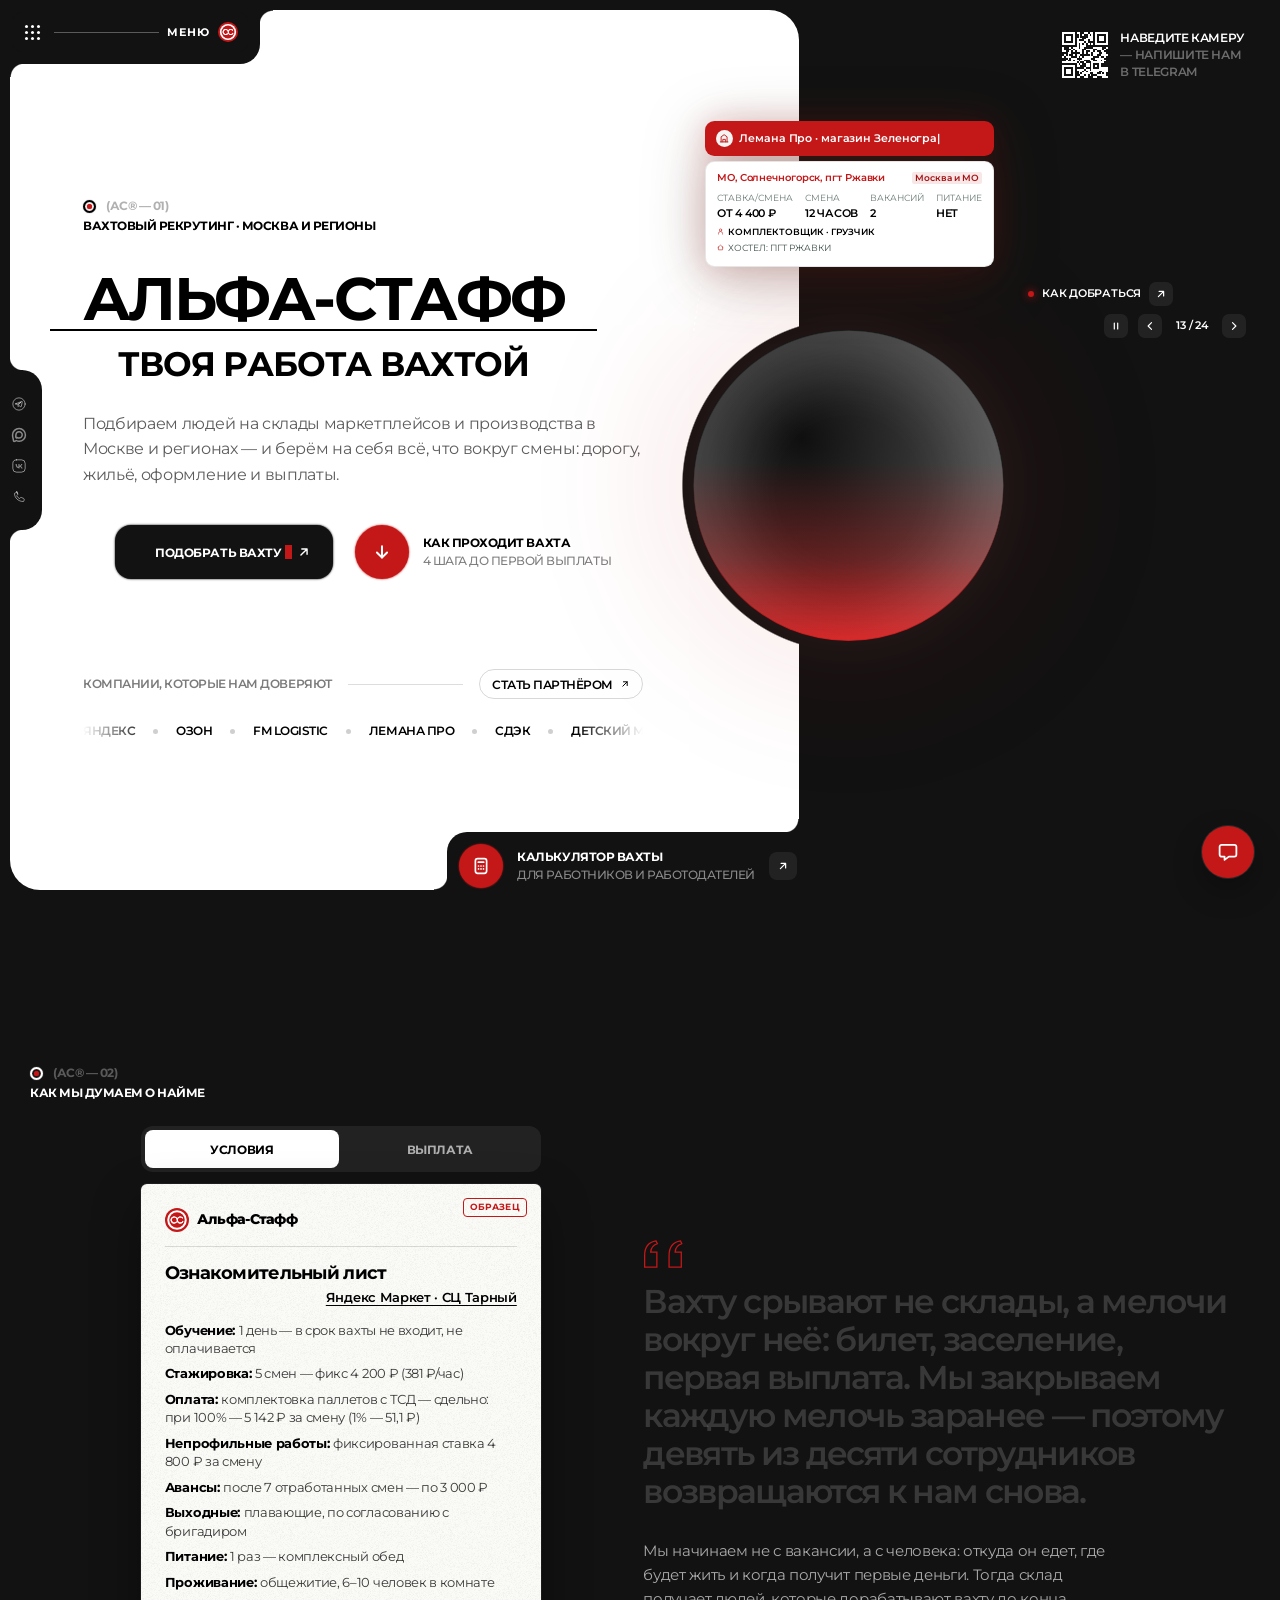
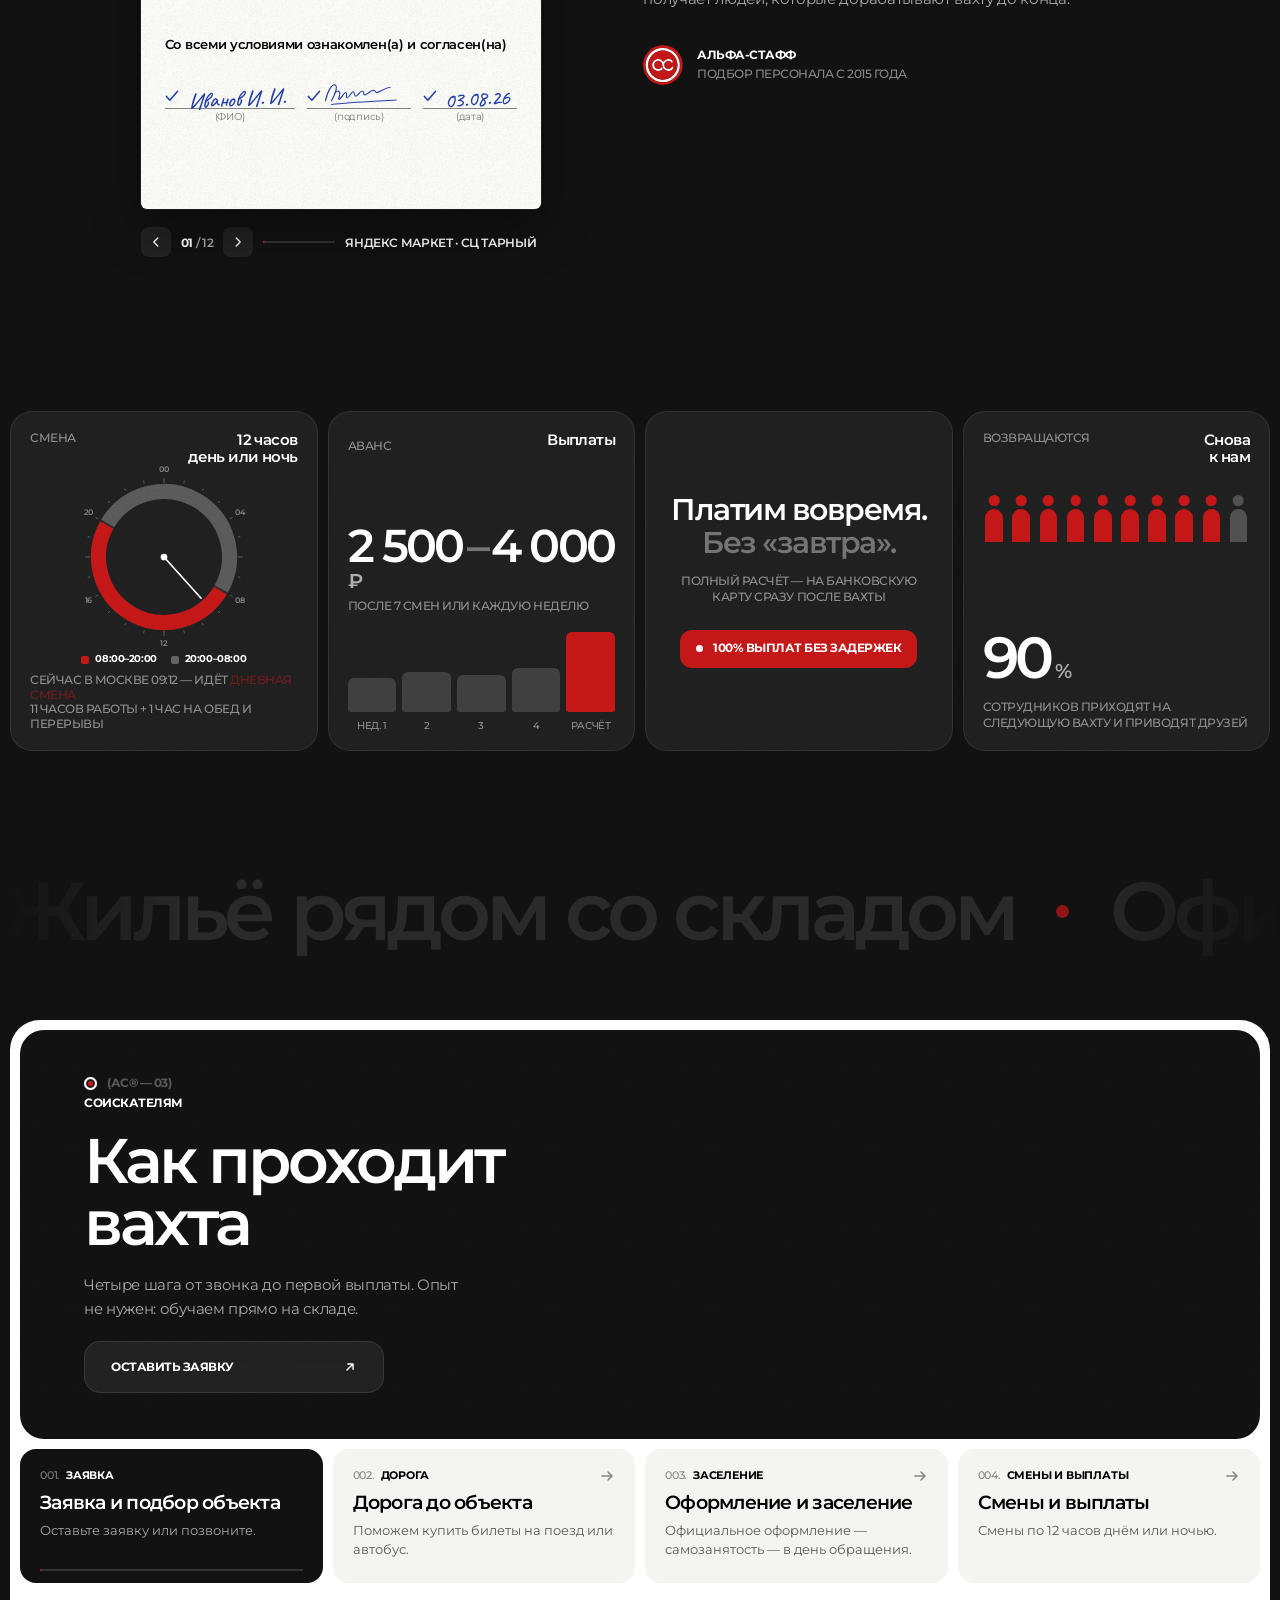
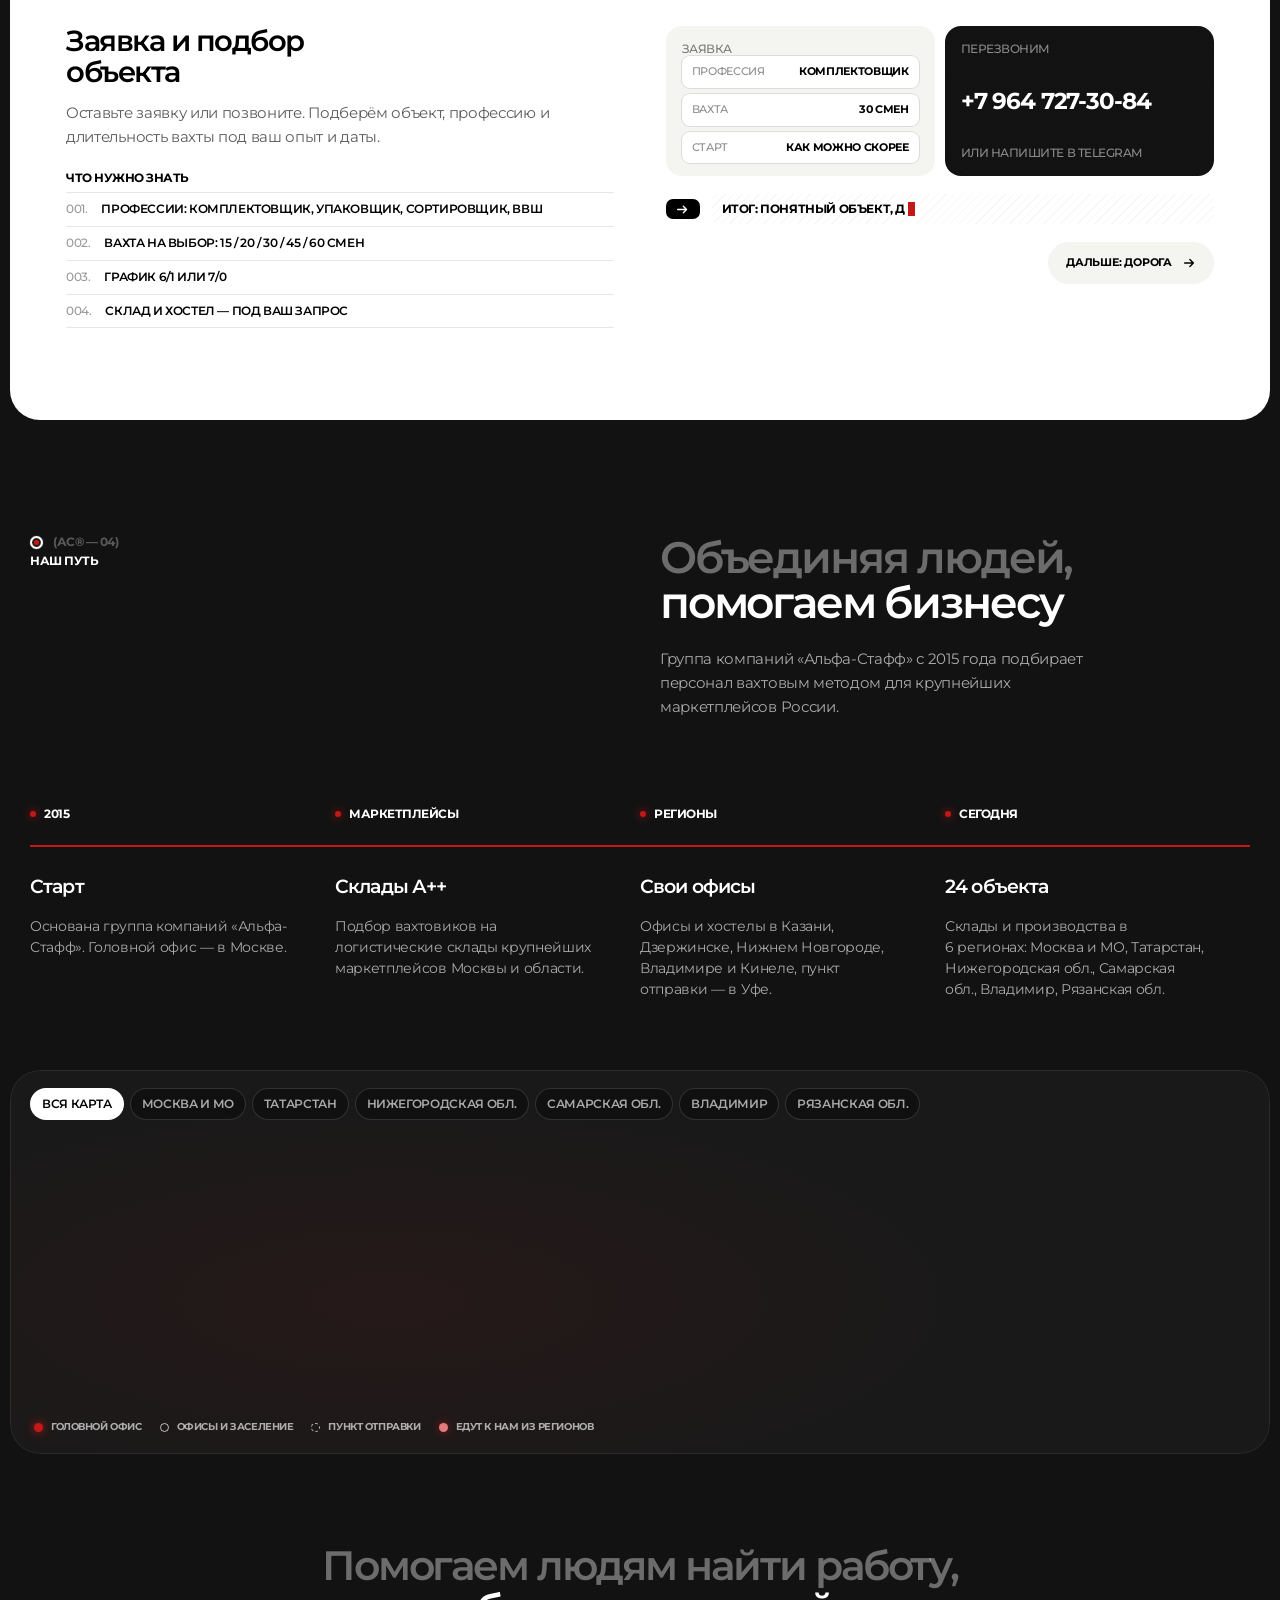
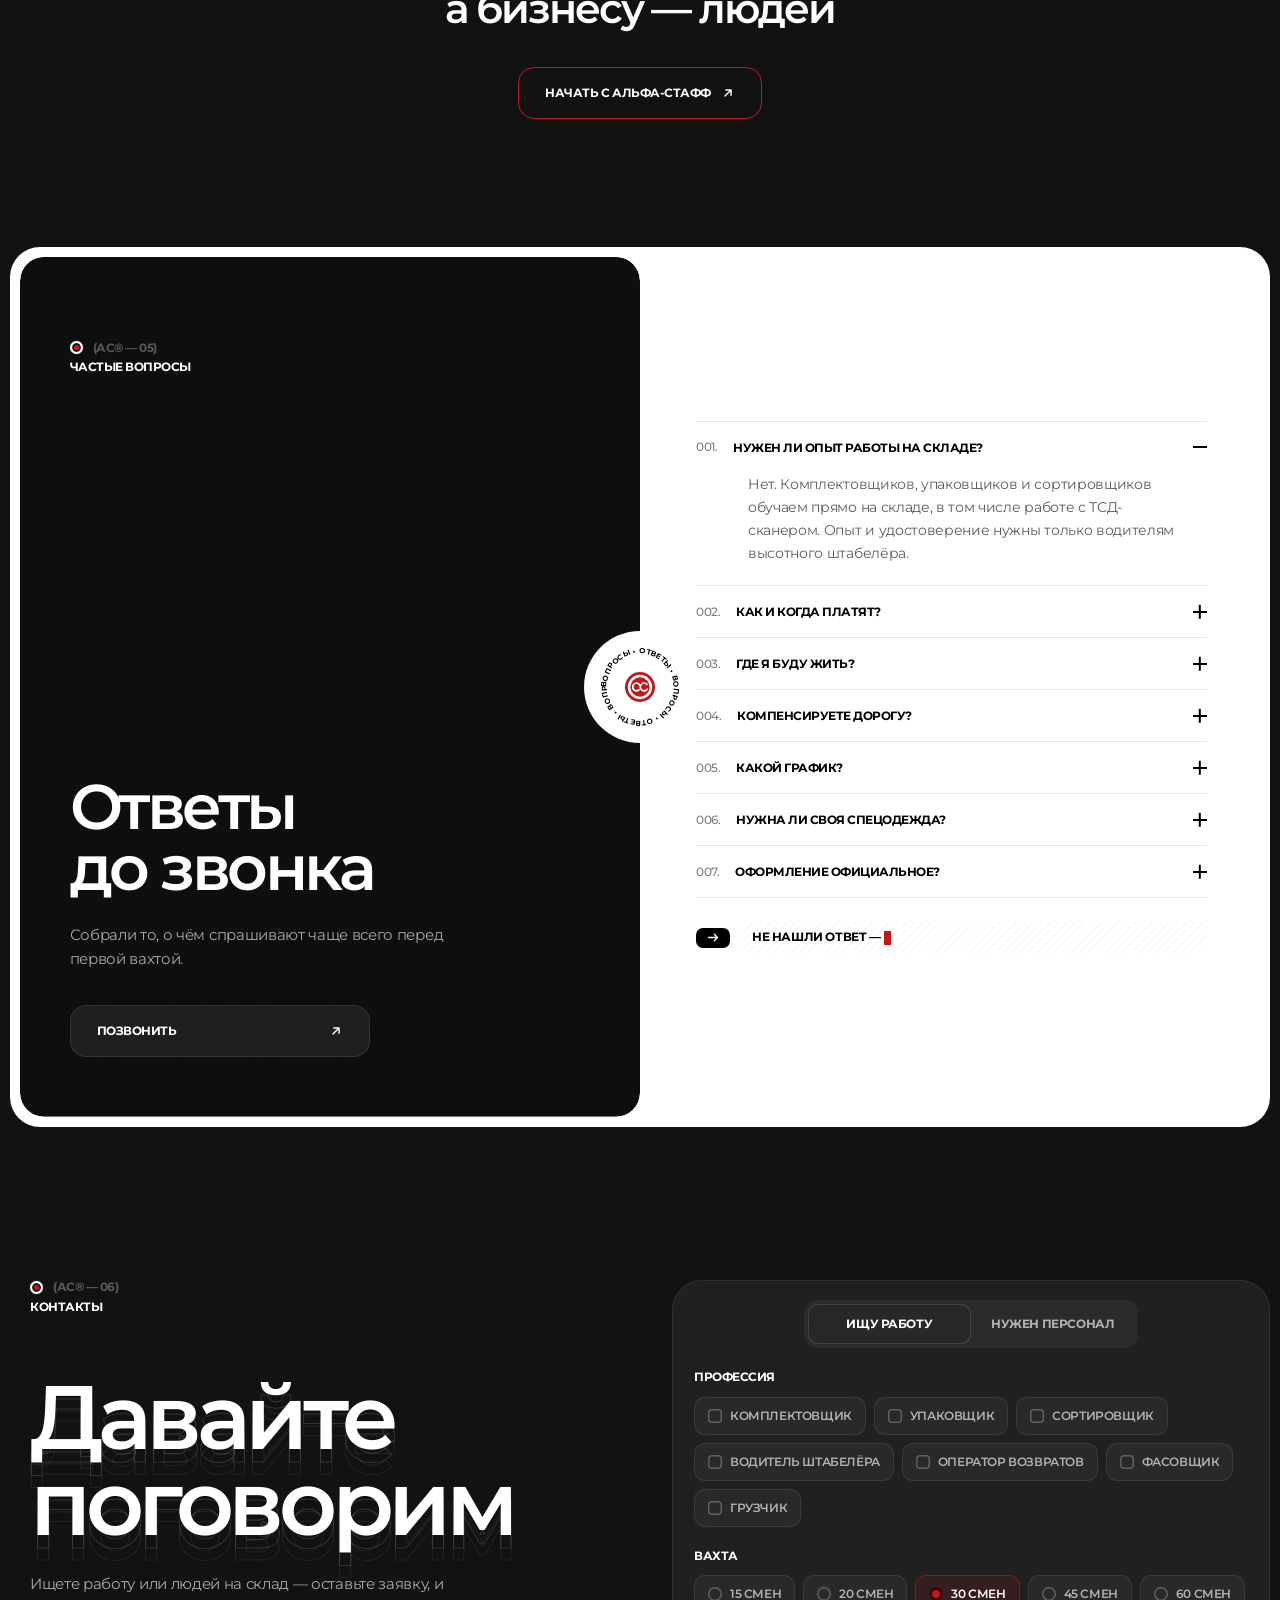
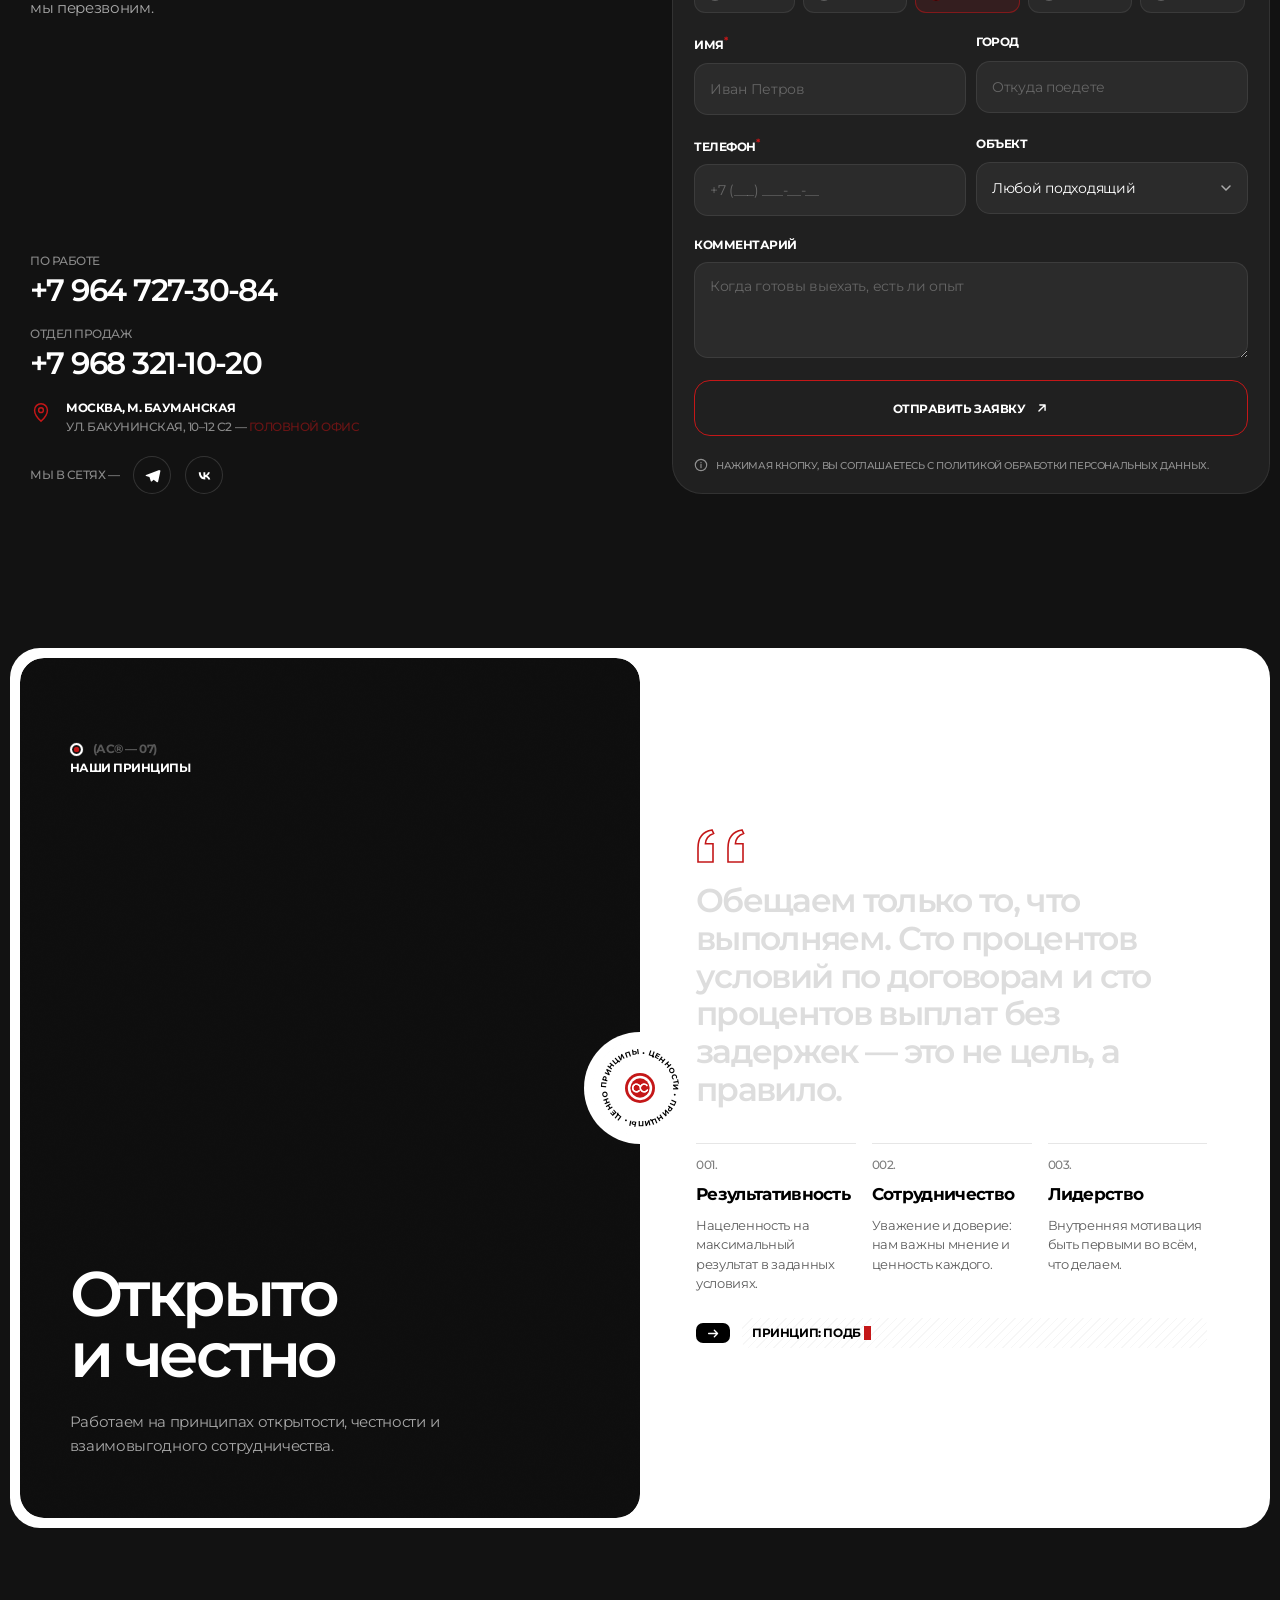
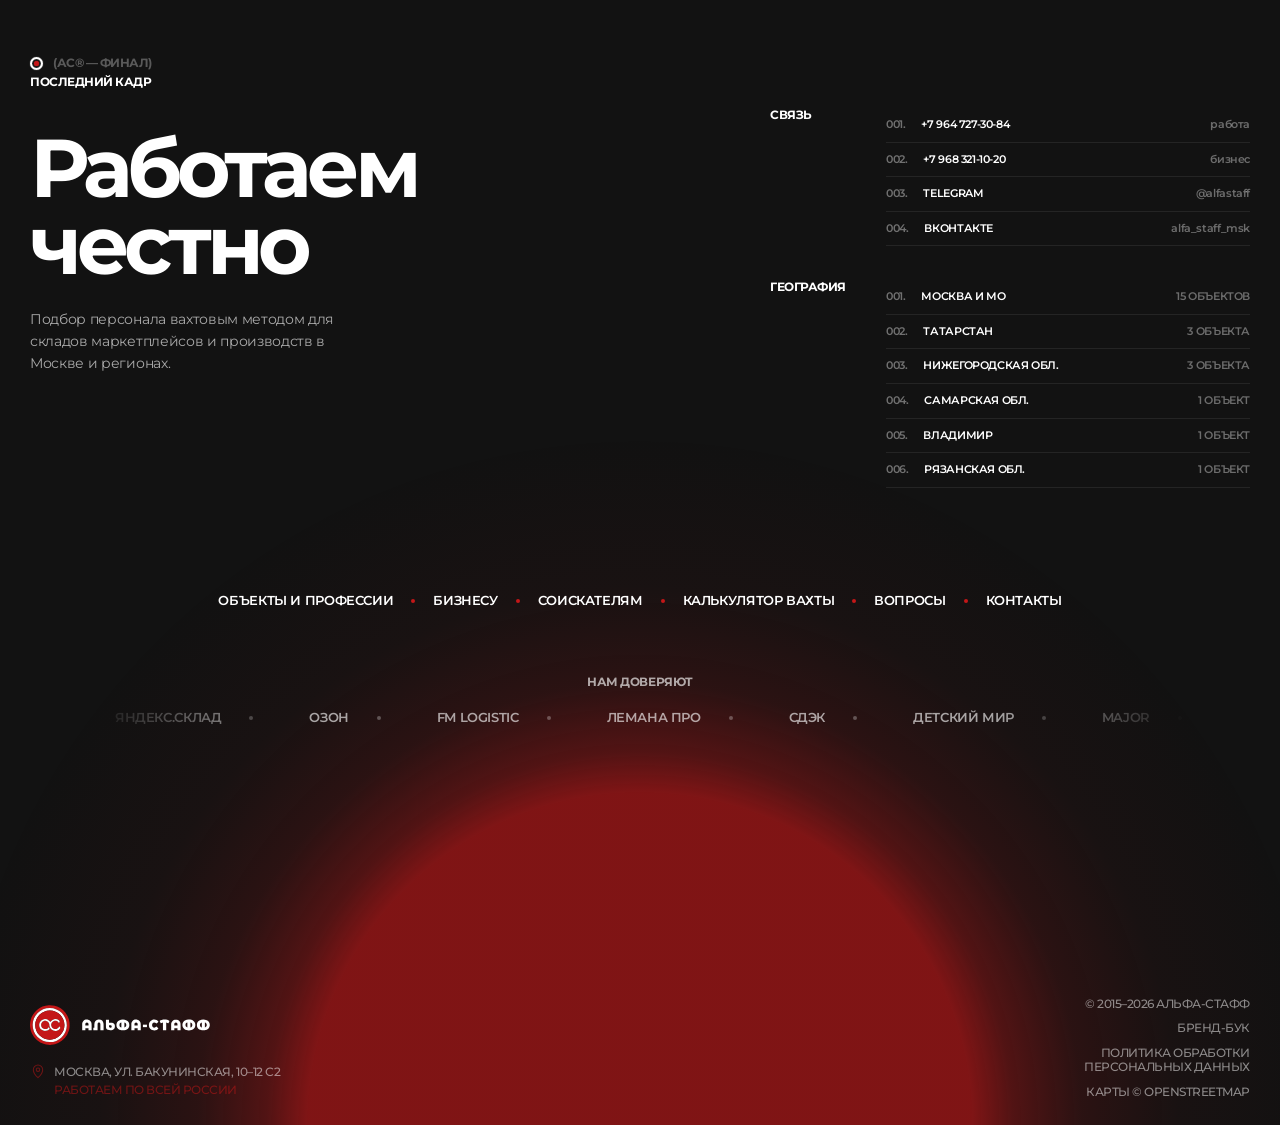
==== commit ac4e4641: "Добавить в меню пункт «Контроль звонков» Пункт ведёт на calls.html и стоит последним в меню главной." ====
--- a/index.html
+++ b/index.html
@@ -55,6 +55,7 @@
               <li><a class="nav__link" href="#calculator" data-calc-link><span data-glitch>Калькулятор вахты</span></a></li>
               <li><a class="nav__link" href="#faq"><span data-glitch>Вопросы</span></a></li>
               <li><a class="nav__link" href="#contact"><span data-glitch>Контакты</span></a></li>
+              <li><a class="nav__link" href="calls.html"><span data-glitch>Контроль звонков</span></a></li>
             </ul>
             <div class="nav__social">
               <a href="https://t.me/alfastaff" target="_blank" rel="noopener" aria-label="Telegram — @alfastaff"><svg viewBox="0 0 24 24"><circle cx="12" cy="12" r="9.25" /><path d="M7.2 11.7l9-3.6c.4-.2.8.1.7.6l-1.5 7.1c-.1.5-.5.6-.9.4l-2.4-1.8-1.2 1.1c-.1.1-.3.2-.5.2l.2-2.4 4.4-4-5.5 3.4-2.3-.7c-.5-.2-.5-.5 0-.7z" /></svg></a>
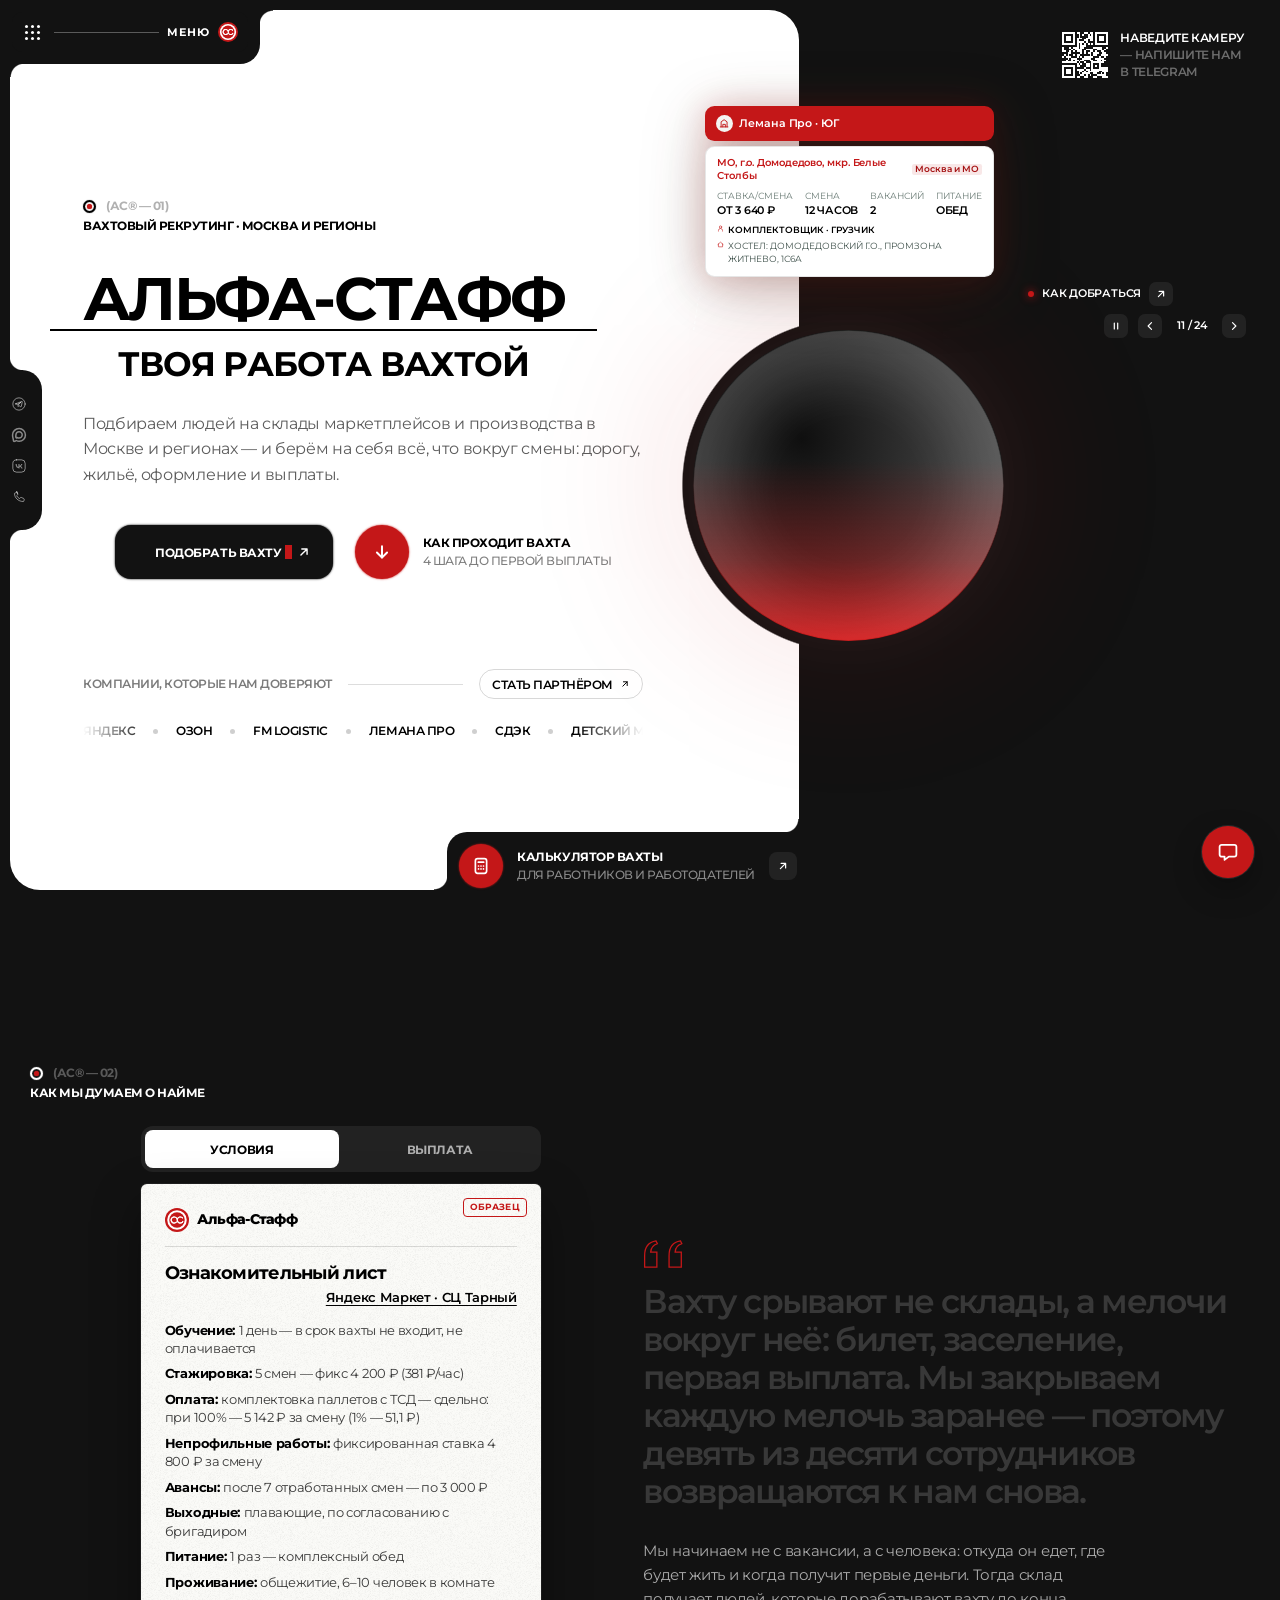
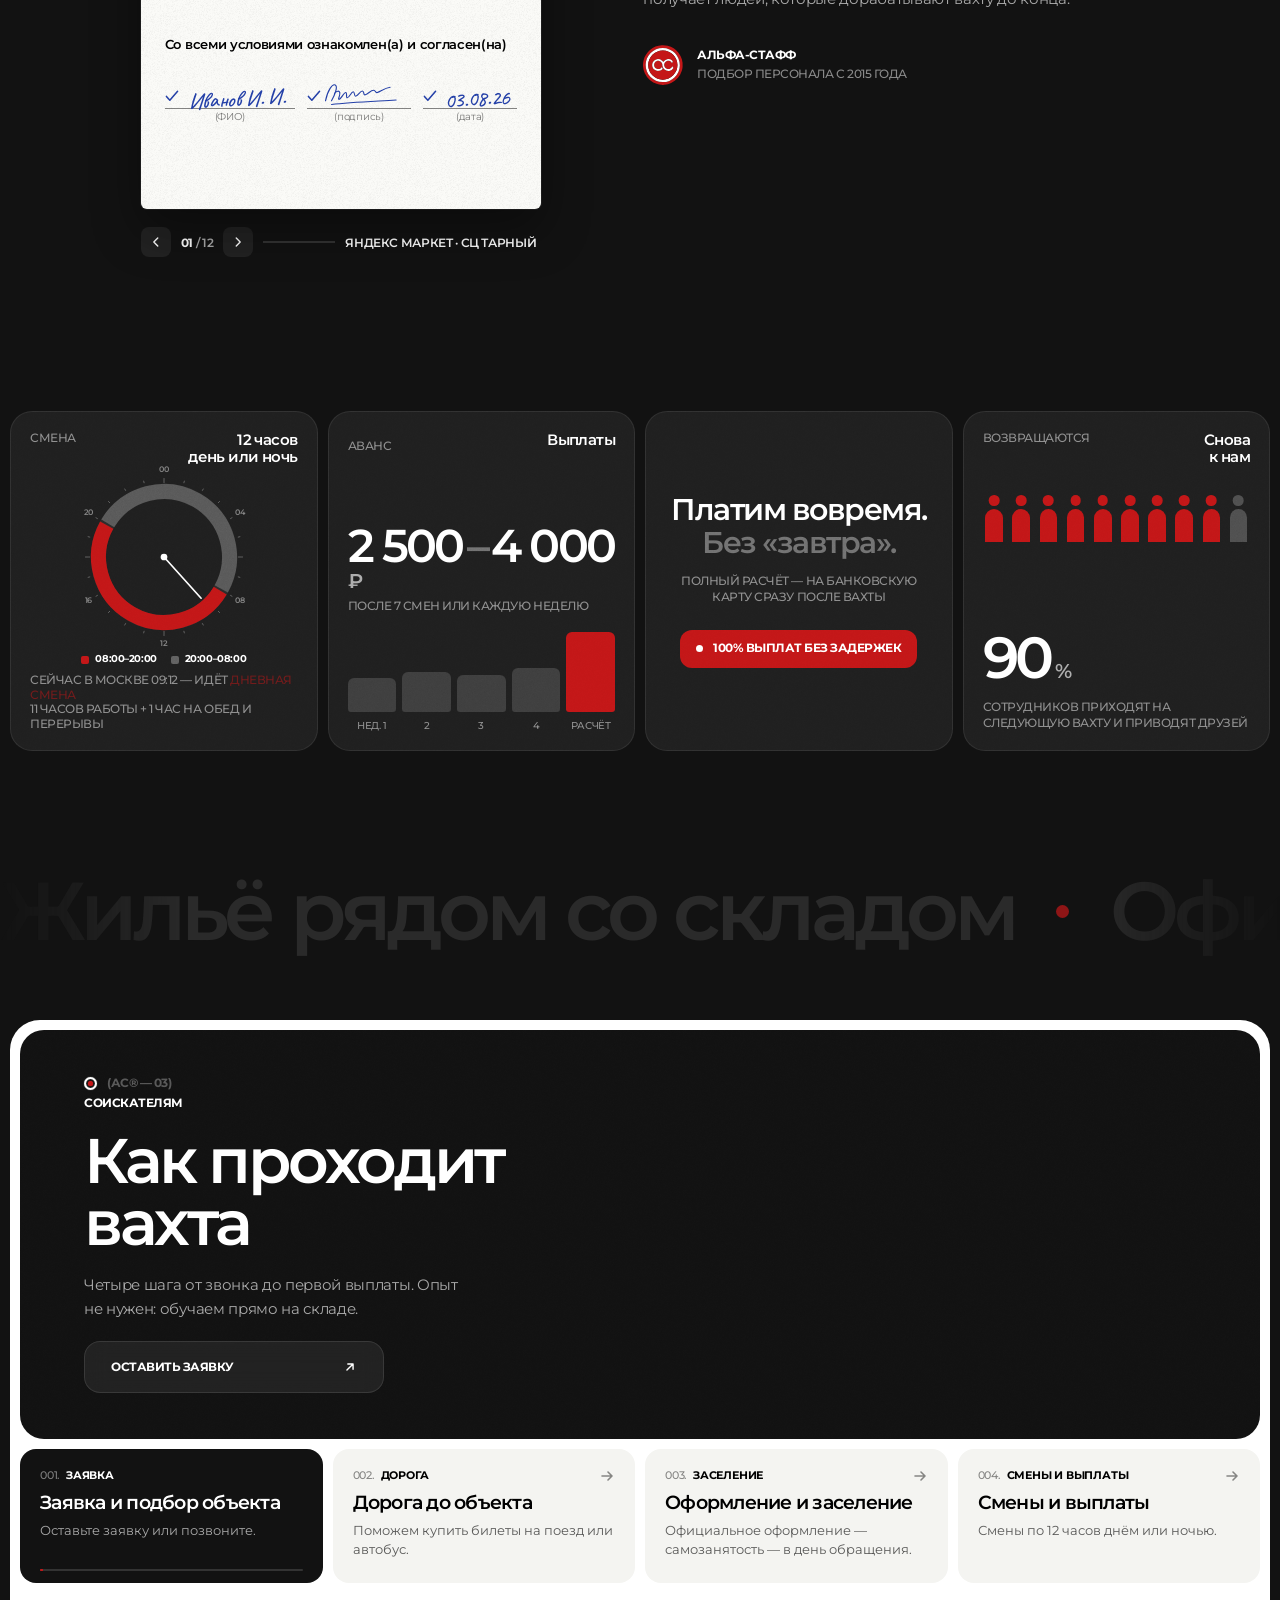
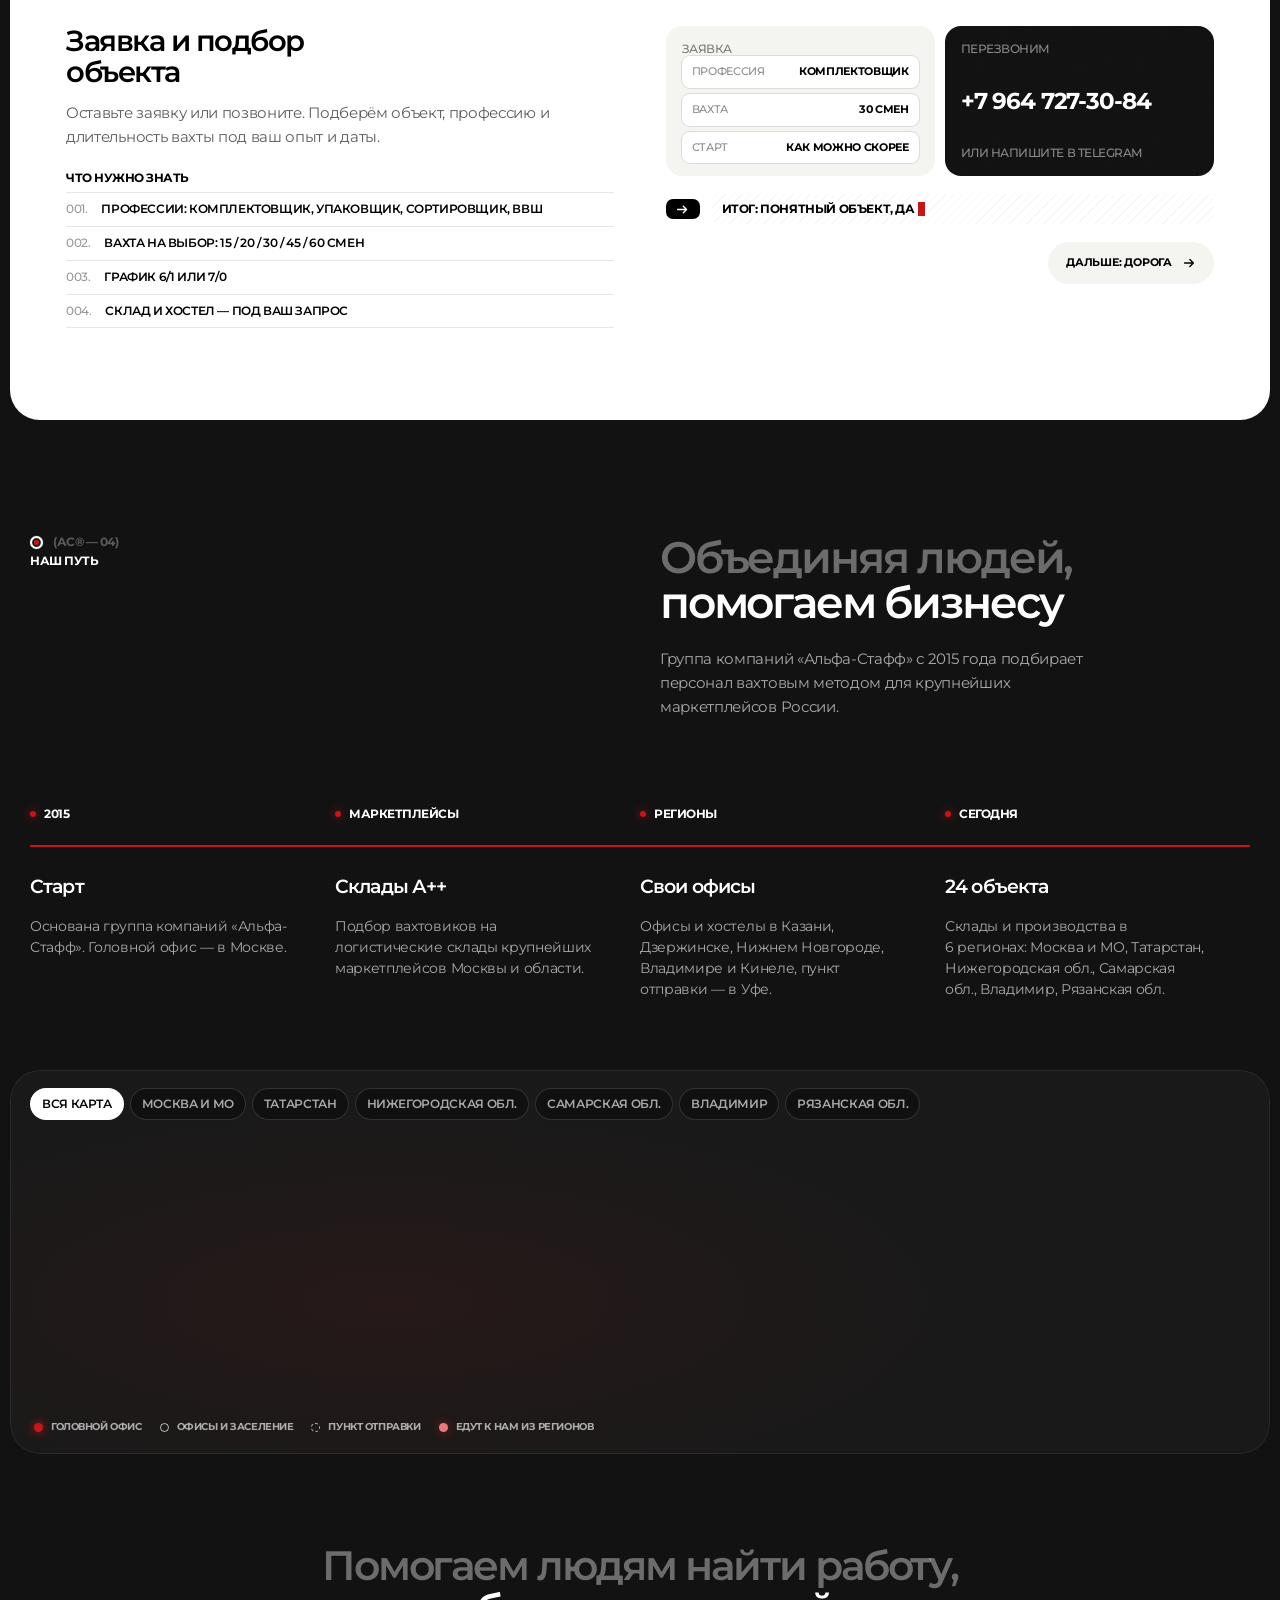
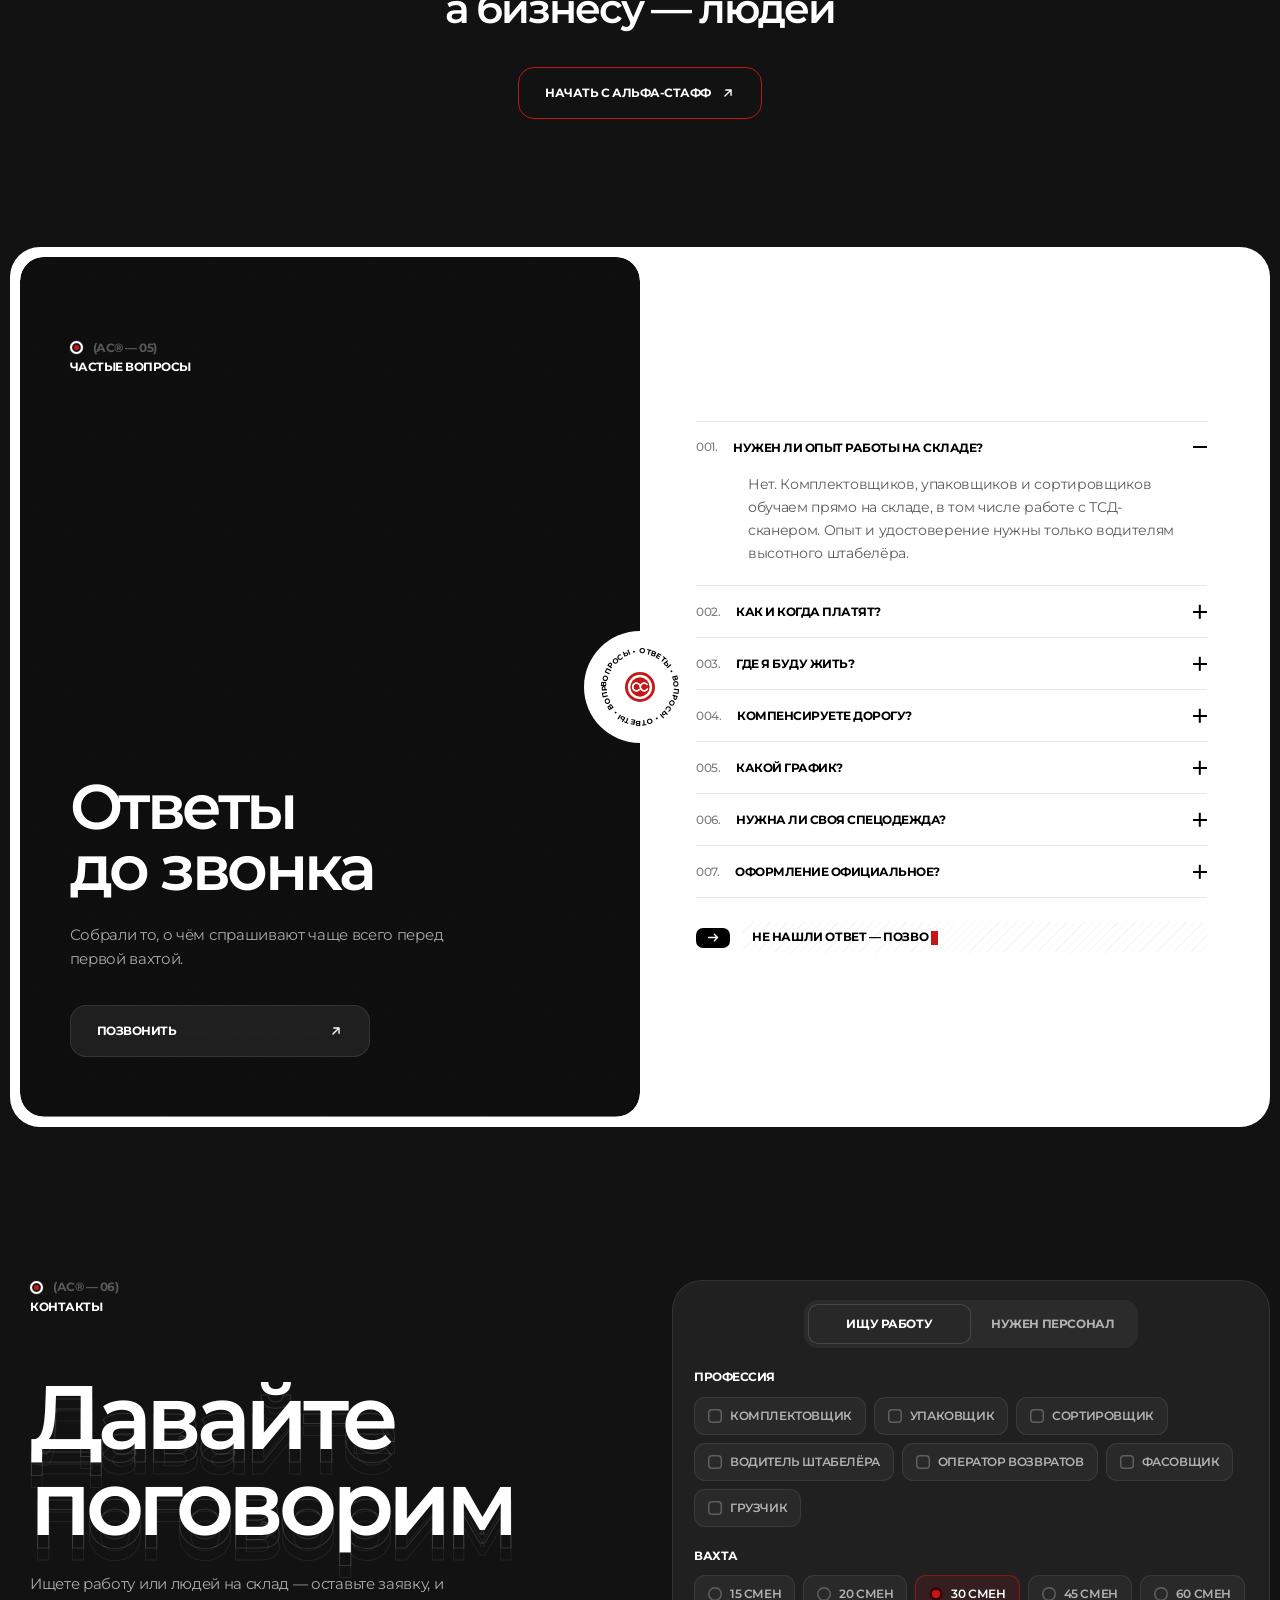
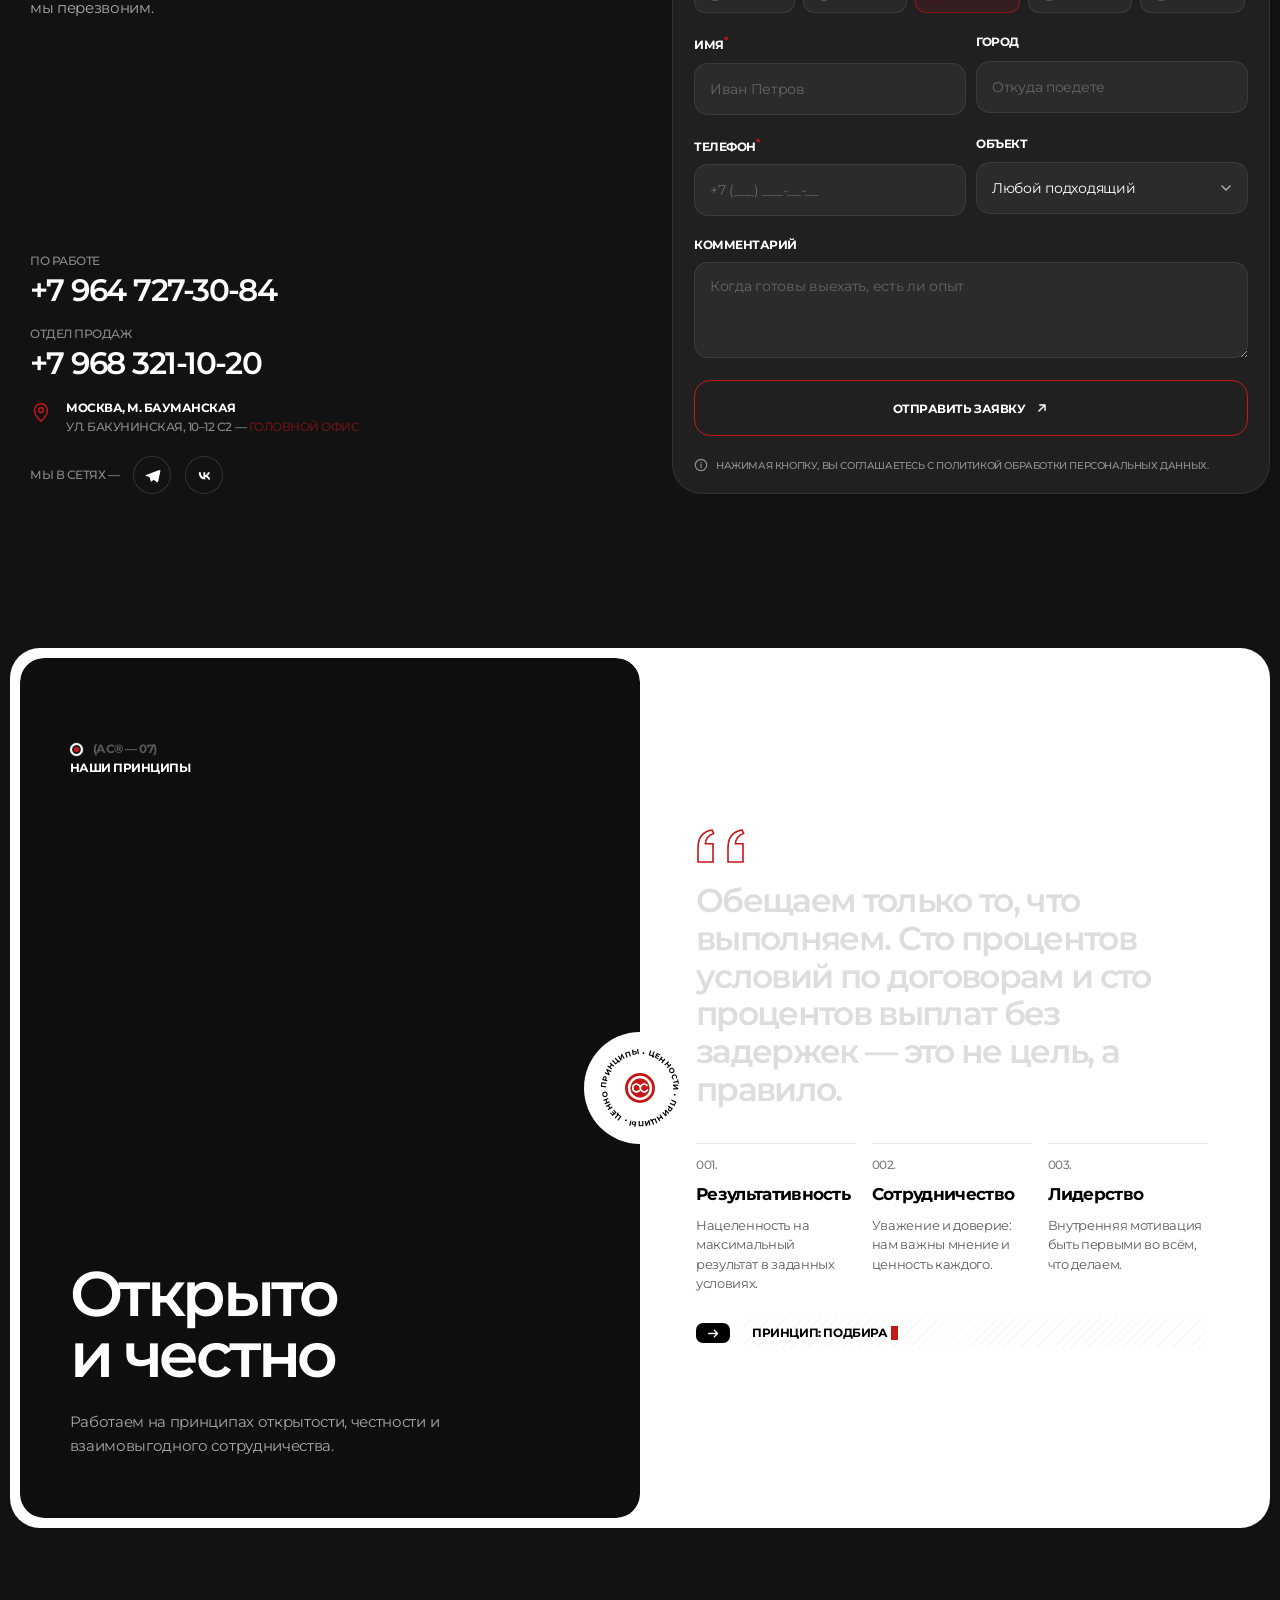
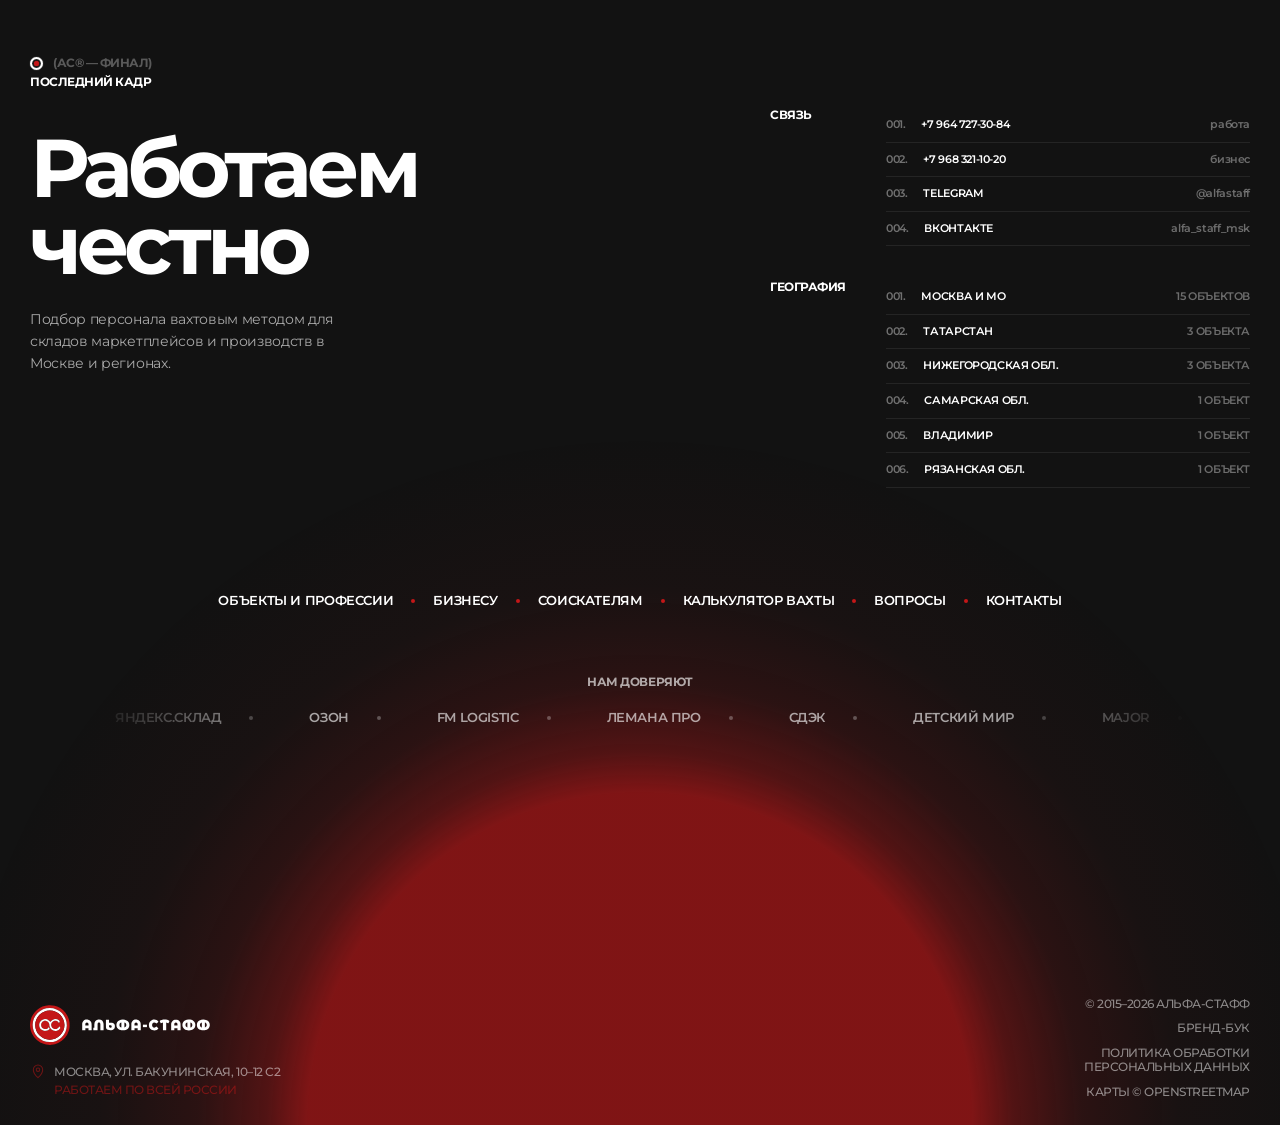
==== commit fa66fae1: "Убрать с сайта демо-страницу «Контроль звонков» Страница была временной: аналитика звонков переезжае" ====
--- a/index.html
+++ b/index.html
@@ -55,7 +55,6 @@
               <li><a class="nav__link" href="#calculator" data-calc-link><span data-glitch>Калькулятор вахты</span></a></li>
               <li><a class="nav__link" href="#faq"><span data-glitch>Вопросы</span></a></li>
               <li><a class="nav__link" href="#contact"><span data-glitch>Контакты</span></a></li>
-              <li><a class="nav__link" href="calls.html"><span data-glitch>Контроль звонков</span></a></li>
             </ul>
             <div class="nav__social">
               <a href="https://t.me/alfastaff" target="_blank" rel="noopener" aria-label="Telegram — @alfastaff"><svg viewBox="0 0 24 24"><circle cx="12" cy="12" r="9.25" /><path d="M7.2 11.7l9-3.6c.4-.2.8.1.7.6l-1.5 7.1c-.1.5-.5.6-.9.4l-2.4-1.8-1.2 1.1c-.1.1-.3.2-.5.2l.2-2.4 4.4-4-5.5 3.4-2.3-.7c-.5-.2-.5-.5 0-.7z" /></svg></a>
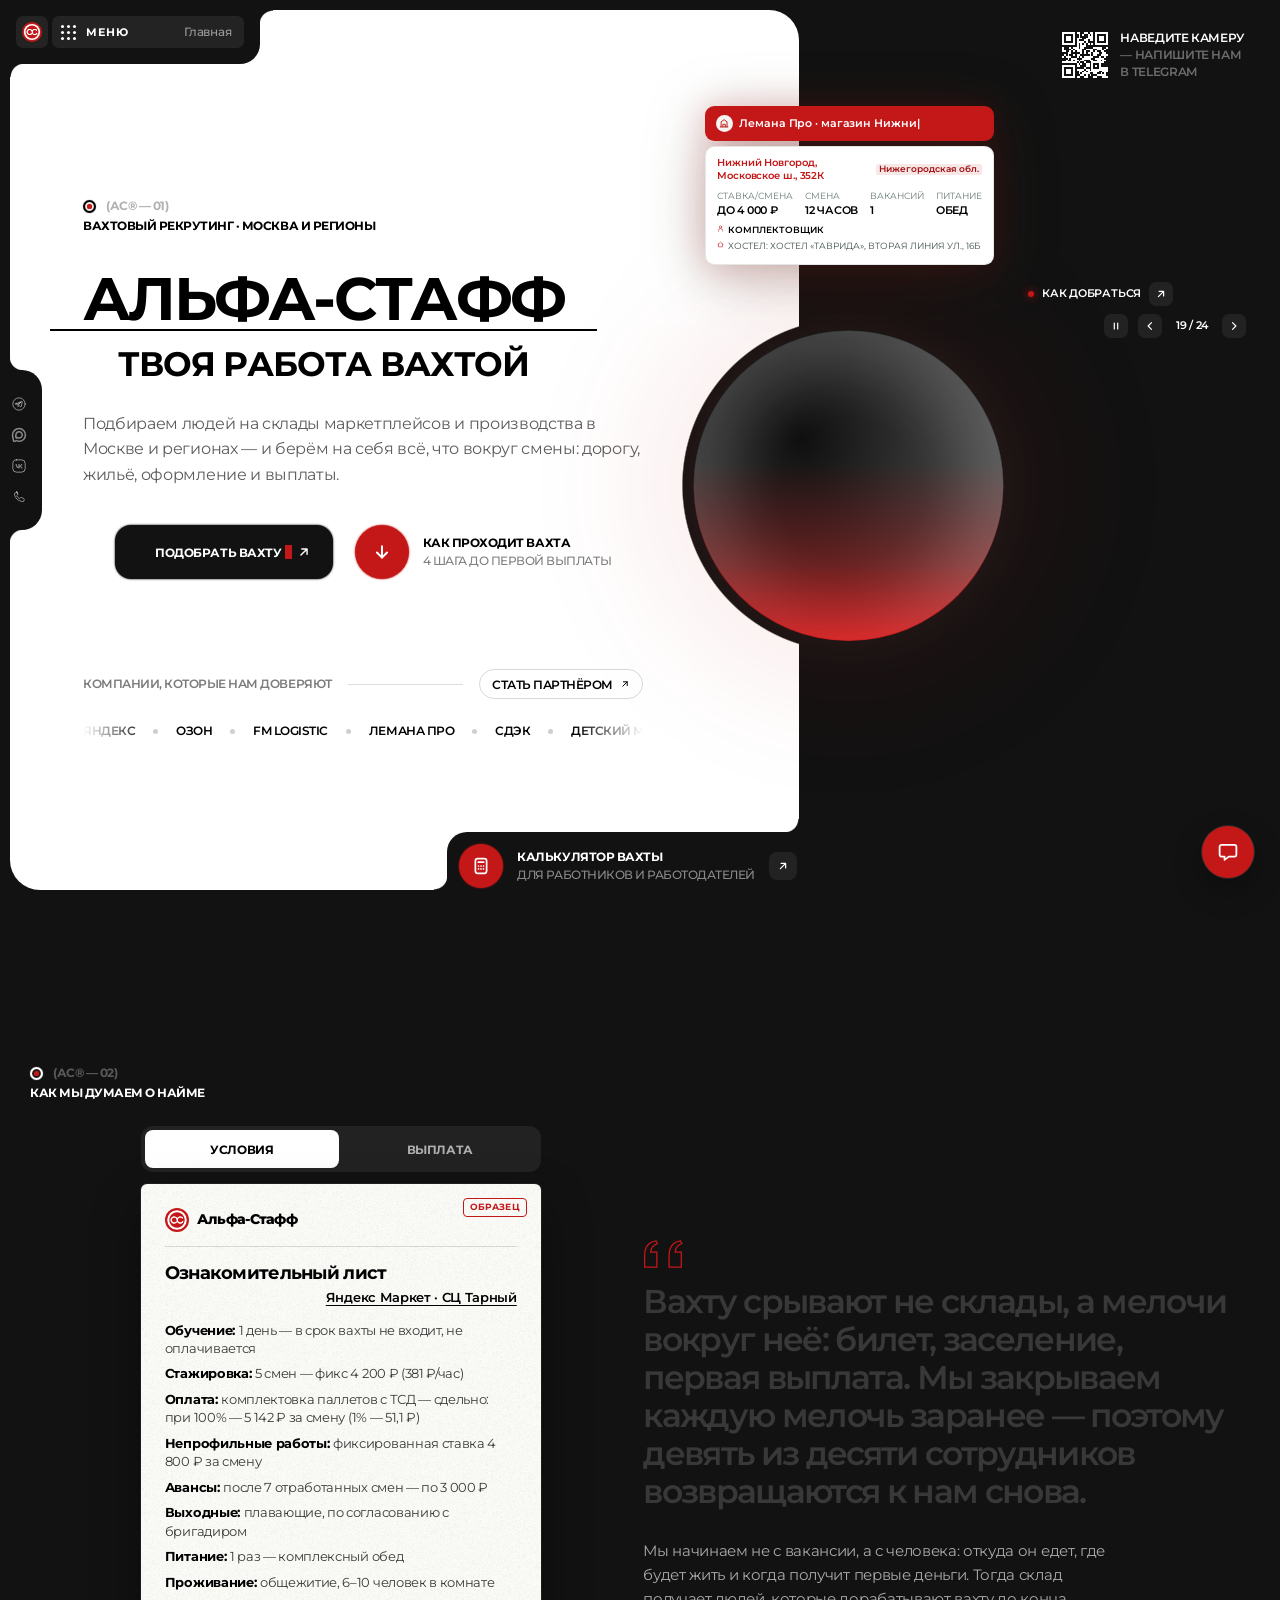
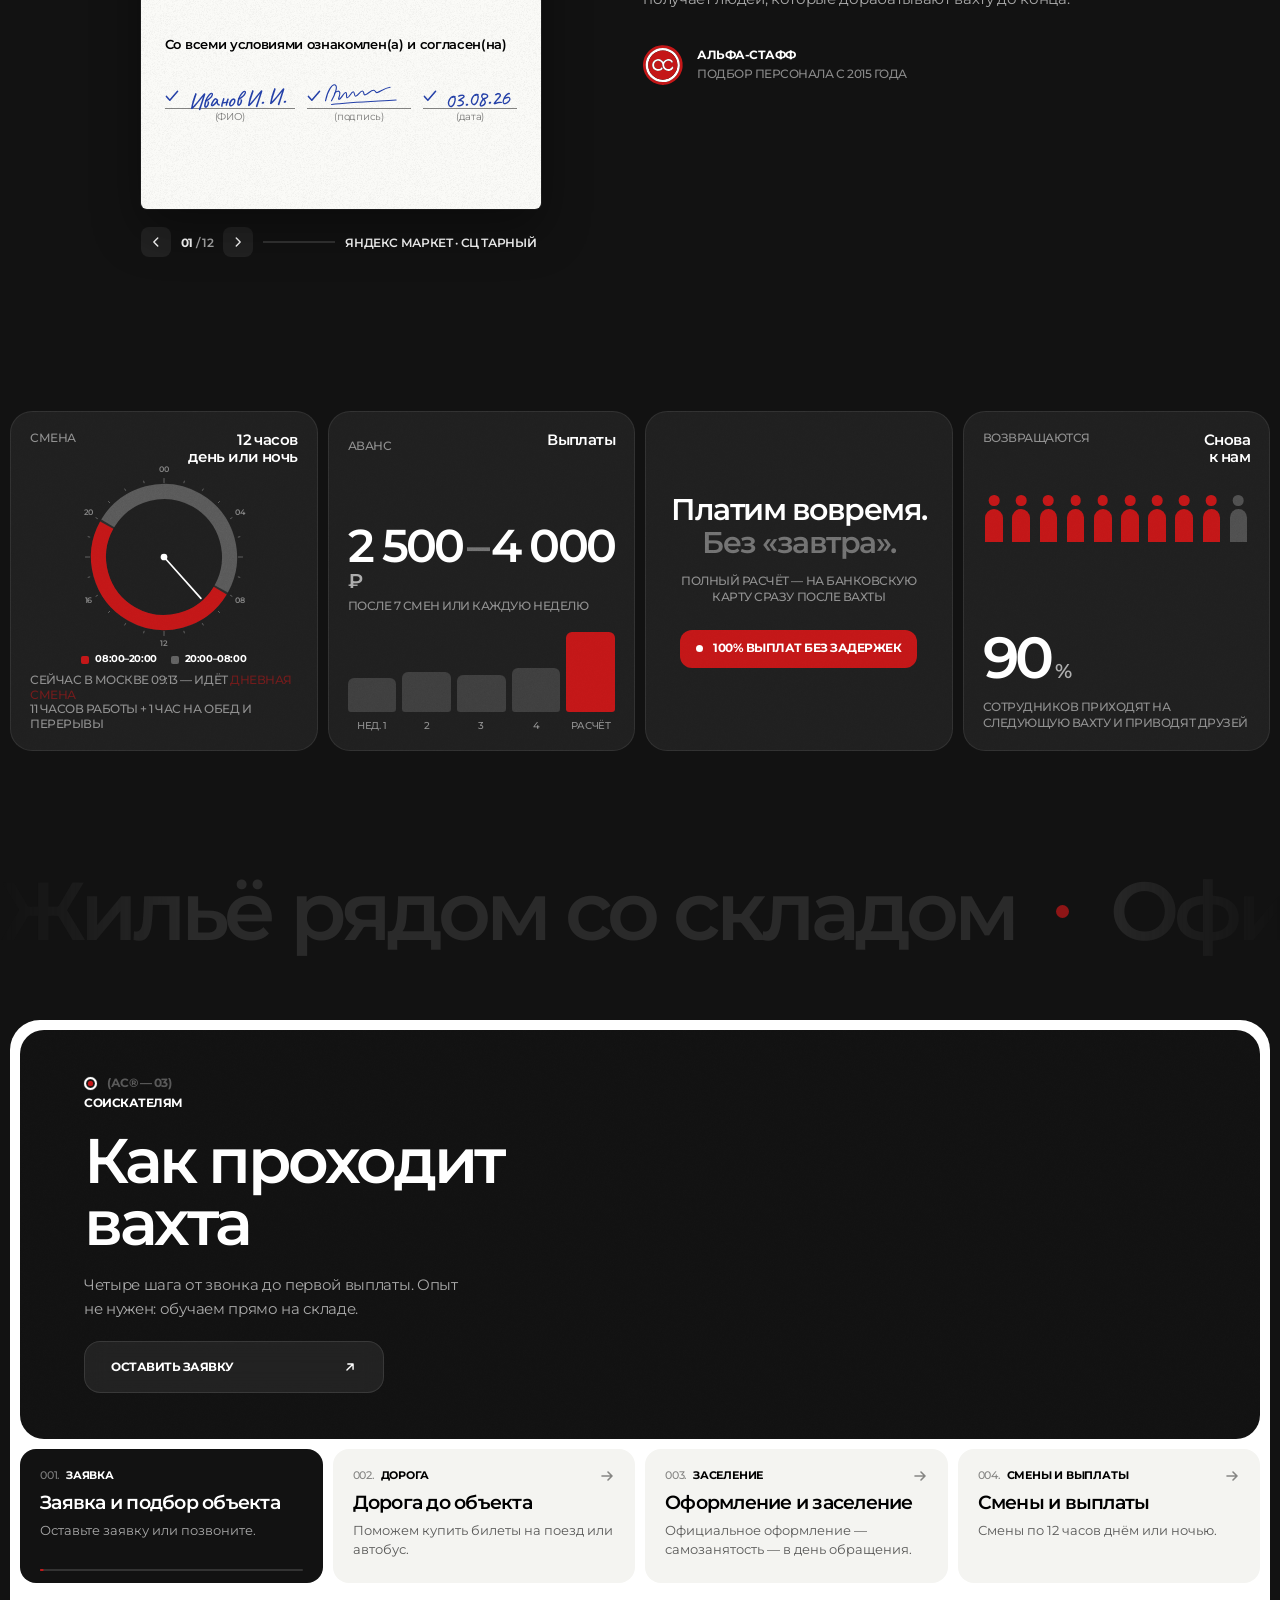
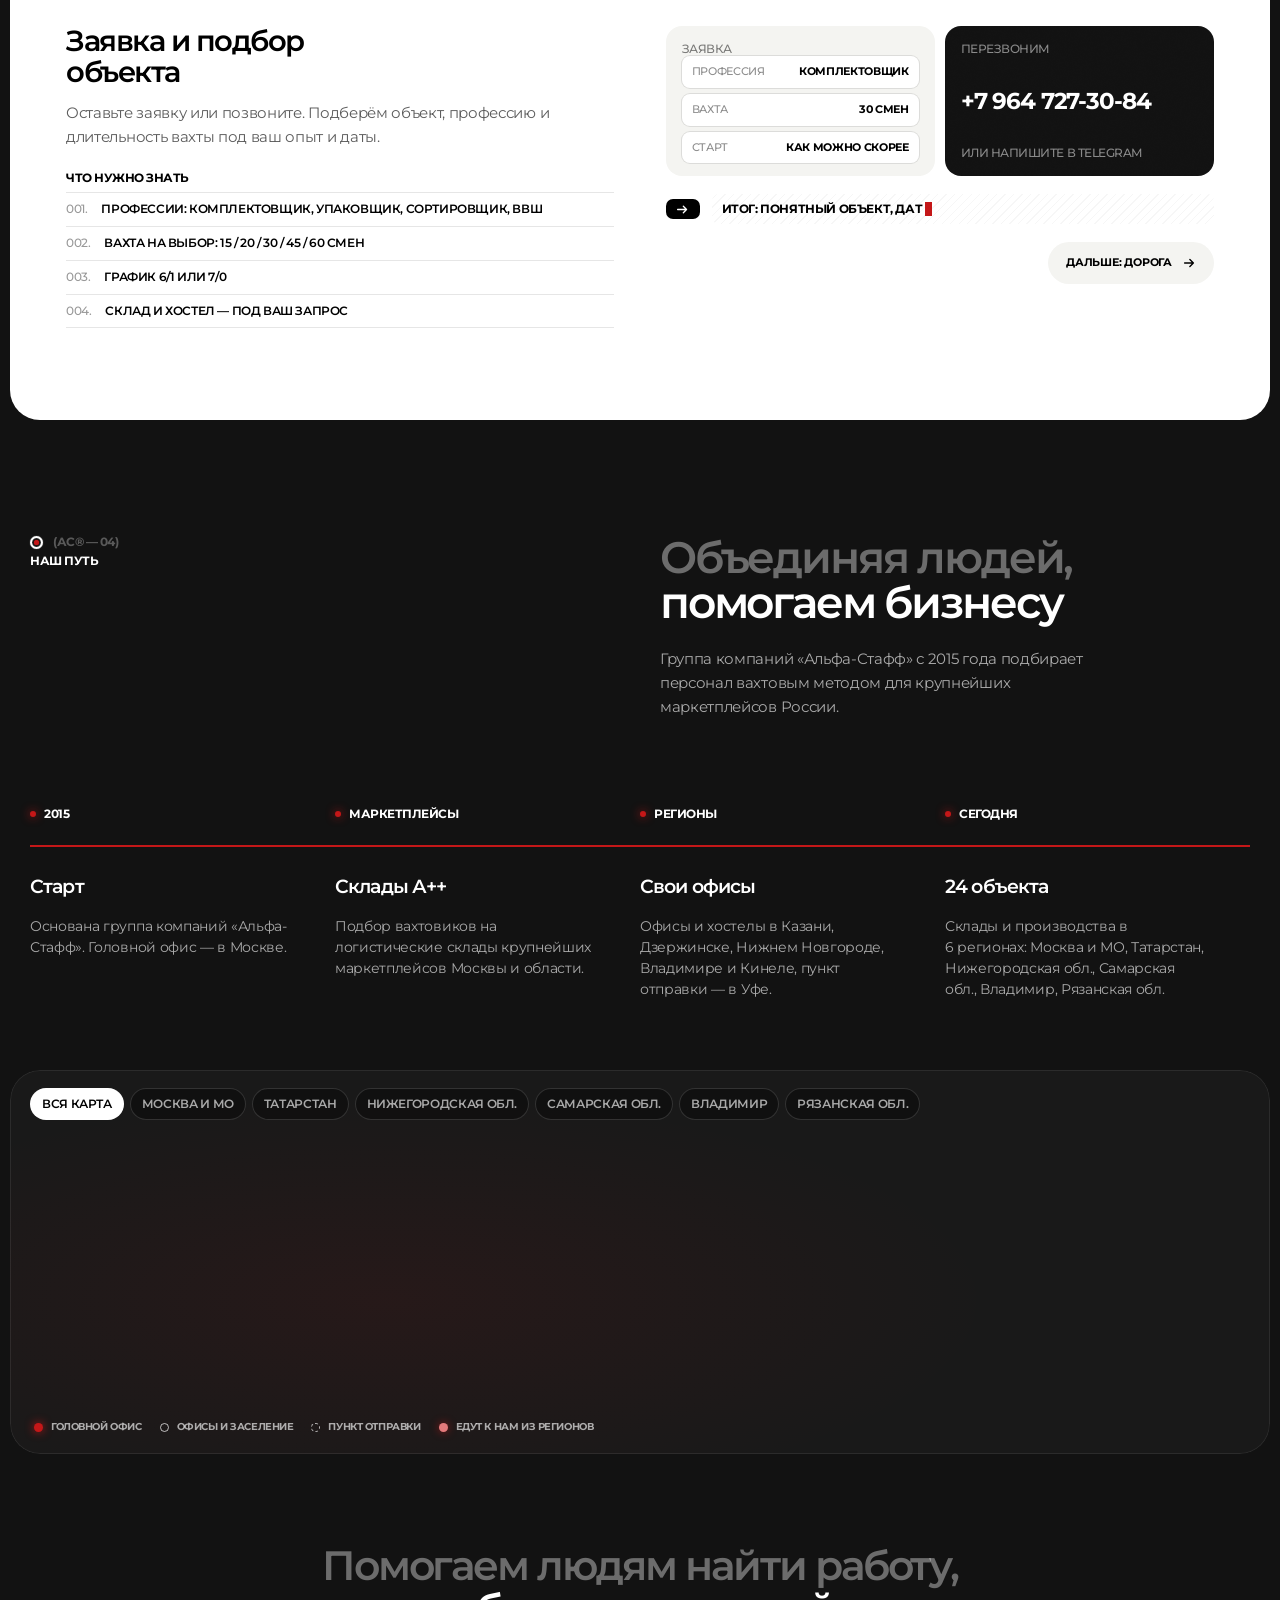
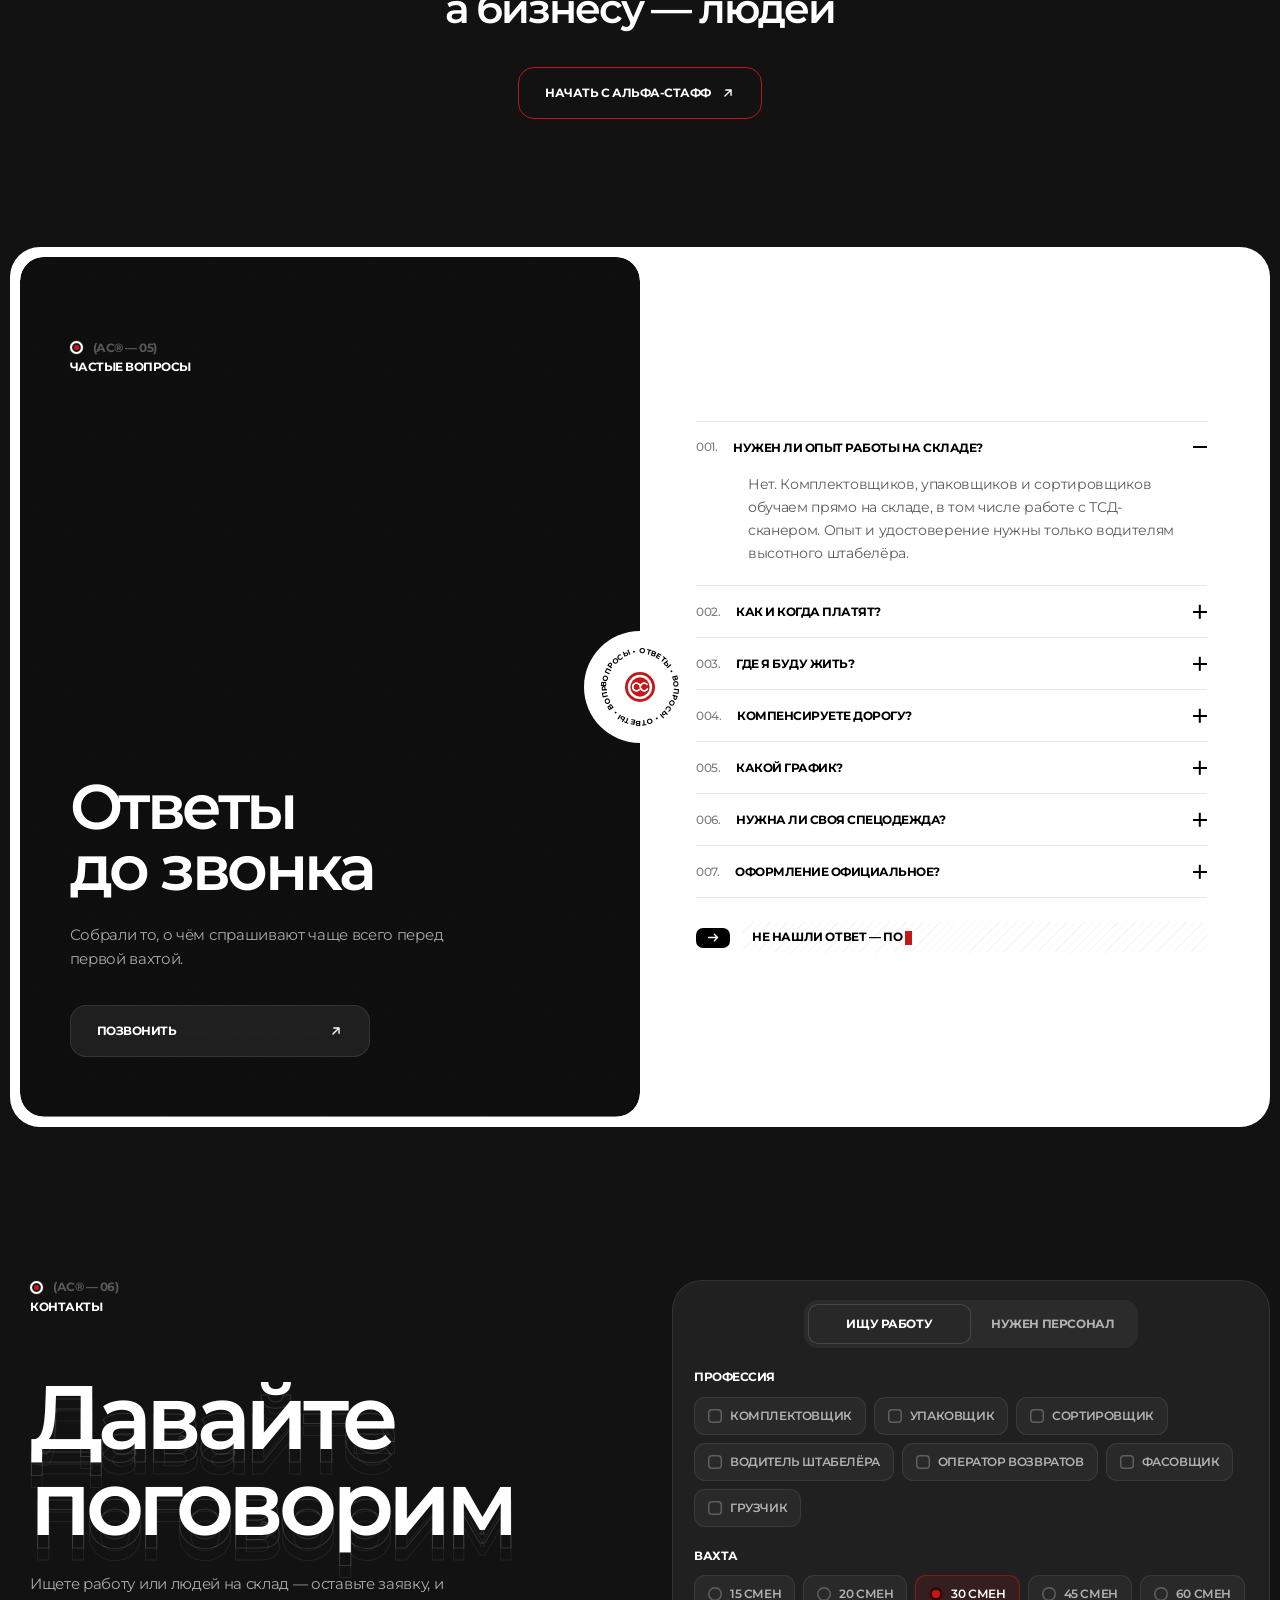
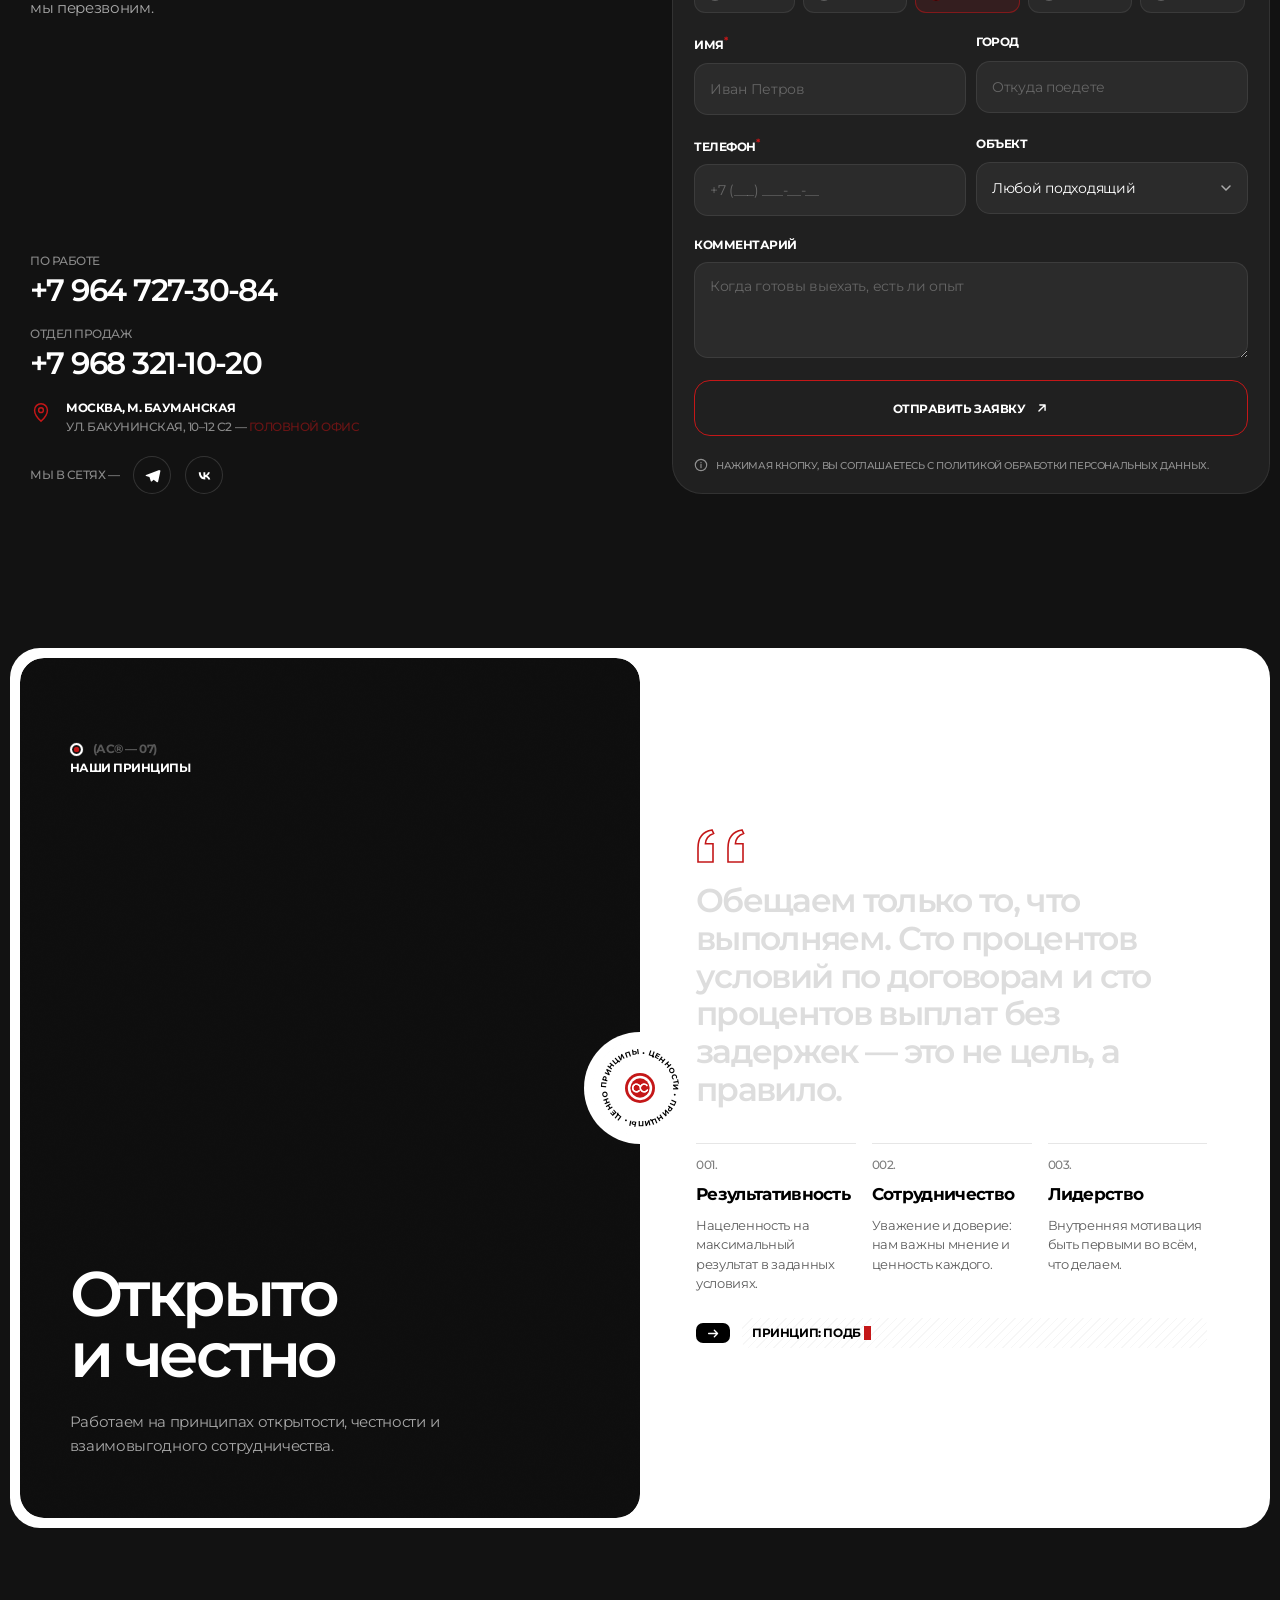
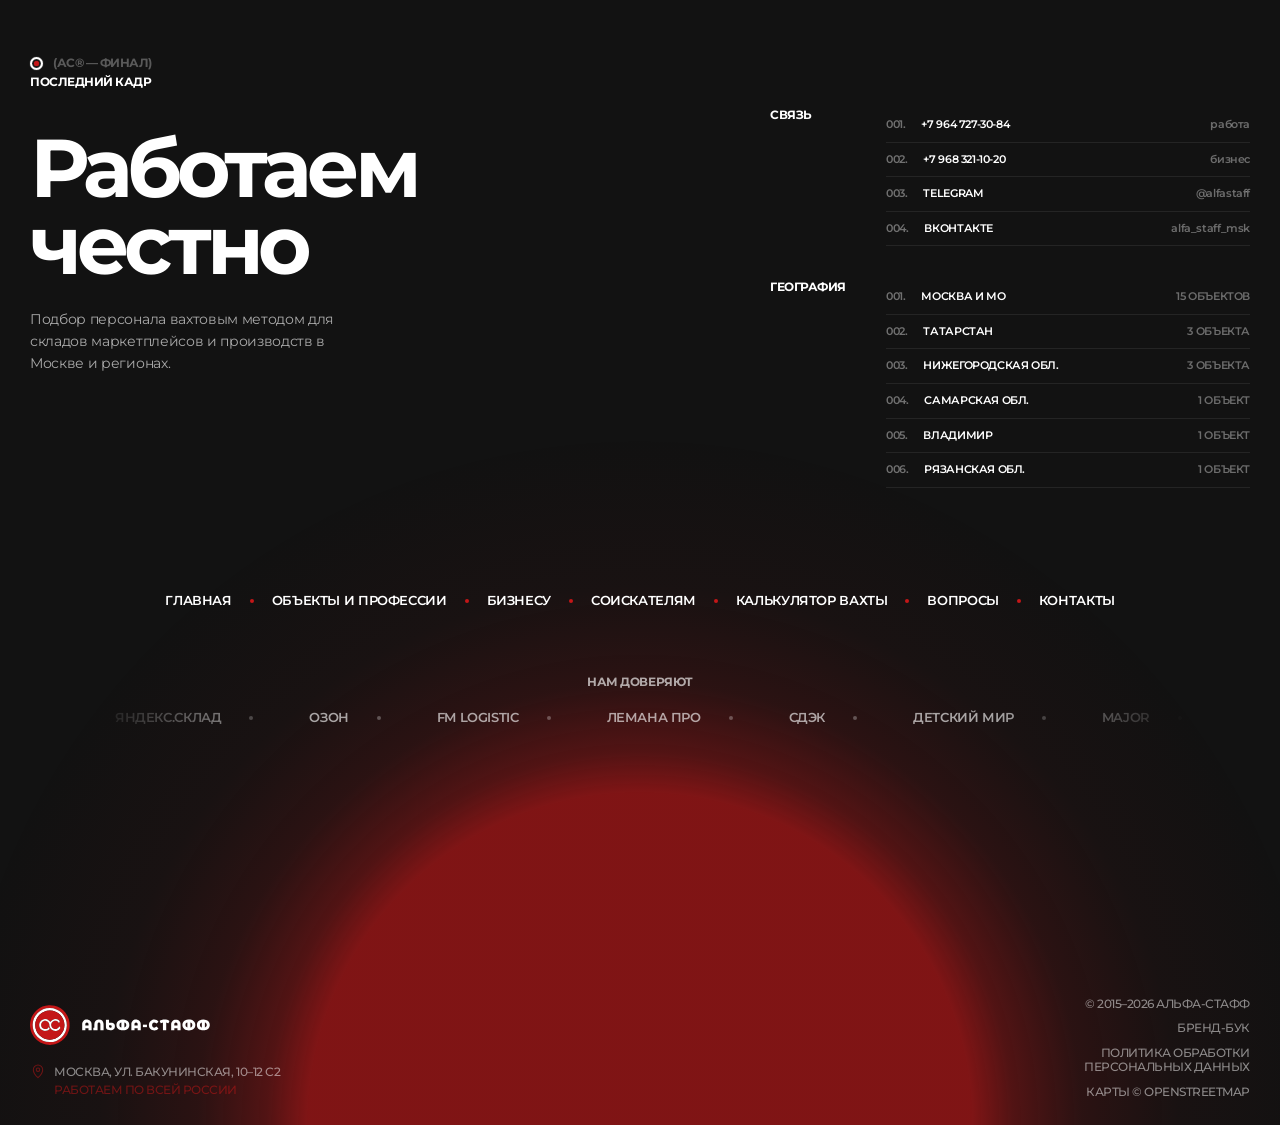
==== commit f8881fc9: "Плашка меню — две кнопки: знак ведёт на главную, «Меню» с названием страницы - Плашка слева вверху р" ====
--- a/index.html
+++ b/index.html
@@ -12,7 +12,7 @@
   <meta property="og:description" content="Склады и производства в Москве и регионах. Жильё бесплатно, аванс после первых 7 смен, оформление в день обращения.">
   <meta property="og:image" content="assets/brandbook/social-preview.png">
   <link rel="stylesheet" href="css/fonts.css?v=20261005branding-only">
-  <link rel="stylesheet" href="css/style-company.css?v=20261025a">
+  <link rel="stylesheet" href="css/style-company.css?v=20261025b">
   <link rel="stylesheet" href="css/company.css?v=20261013a">
   <link rel="stylesheet" href="css/calculators/ui-base.css?v=20261020business38">
 <link rel="stylesheet" href="css/calc-views.css?v=20261020opening43">
@@ -26,15 +26,15 @@
 
   <!-- ============ ФИКСИРОВАННЫЕ ЭЛЕМЕНТЫ ============ -->
   <!-- ============ ПЛАШКА: МЕНЮ И ЧАТ (как у Xirex) ============ -->
-  <header class="nav" data-nav>
+  <header class="nav nav--duo" data-nav>
     <div class="nav__box">
       <div class="nav__bar">
-        <!-- вся плашка — кнопка «Меню»: ⋮⋮ ——— МЕНЮ ● (импульс от знака к точкам — main.js) -->
+        <!-- две кнопки: знак — на главную (на главной — наверх), ⋮⋮ МЕНЮ · страница — меню; название страницы ставит tools/build_pages.py -->
+        <a class="nav__home" href="index.html" aria-label="Альфа-Стафф — на главную"><svg class="nav__mark nav__inv" viewBox="0 0 64 64" aria-hidden="true"><use href="#mark-sm" /></svg><svg class="nav__mark nav__ink" viewBox="0 0 64 64" aria-hidden="true"><use href="#mark-sm" /></svg></a>
         <button class="nav__trigger" type="button" aria-label="Меню" aria-expanded="false" aria-controls="nav-menu">
           <span class="nav__ico" aria-hidden="true"><span class="nav__dots"><i></i><i></i><i></i><i></i><i></i><i></i><i></i><i></i><i></i></span></span>
-          <span class="nav__line" aria-hidden="true"><canvas class="nav__trace"></canvas></span>
           <span class="nav__label" aria-hidden="true"><span>Меню</span></span>
-          <svg class="nav__mark nav__inv" viewBox="0 0 64 64" aria-hidden="true"><use href="#mark-sm" /></svg><svg class="nav__mark nav__ink" viewBox="0 0 64 64" aria-hidden="true"><use href="#mark-sm" /></svg>
+          <span class="nav__page" aria-hidden="true" data-nav-page>Главная</span>
         </button>
       </div>
 
@@ -42,6 +42,7 @@
         <div class="nav__inner">
           <nav class="nav__menu" id="nav-menu" aria-label="Меню" hidden>
             <ul class="nav__list">
+              <li><a class="nav__link" href="index.html" aria-current="page"><span data-glitch>Главная</span></a></li>
               <li><a class="nav__link" href="objects.html"><span data-glitch>Объекты и профессии</span></a></li>
               <li class="nav__has-sub"><a class="nav__link" href="business.html" aria-haspopup="true"><span data-glitch>Бизнесу</span></a>
                 <ul class="nav__sub">
@@ -912,7 +913,7 @@
     </div>
 
     <nav class="footer__nav" aria-label="Разделы">
-      <a href="objects.html"><span data-glitch>Объекты и профессии</span></a><a href="business.html"><span data-glitch>Бизнесу</span></a><a href="#process"><span data-glitch>Соискателям</span></a><a href="#calculator" data-calc-link><span data-glitch>Калькулятор вахты</span></a><a href="#faq"><span data-glitch>Вопросы</span></a><a href="#contact"><span data-glitch>Контакты</span></a>
+      <a href="index.html" aria-current="page"><span data-glitch>Главная</span></a><a href="objects.html"><span data-glitch>Объекты и профессии</span></a><a href="business.html"><span data-glitch>Бизнесу</span></a><a href="#process"><span data-glitch>Соискателям</span></a><a href="#calculator" data-calc-link><span data-glitch>Калькулятор вахты</span></a><a href="#faq"><span data-glitch>Вопросы</span></a><a href="#contact"><span data-glitch>Контакты</span></a>
     </nav>
 
     <div class="footer__earth">
@@ -987,7 +988,7 @@
   <script src="js/geo-panel.js?v=20261022a"></script>
   <script src="js/places.js?v=20261024b"></script>
   <script src="js/maps-menu.js?v=20261025a"></script>
-  <script src="js/main.js?v=20261024a"></script>
+  <script src="js/main.js?v=20261025a"></script>
   <script src="js/calc-data.js?v=20261019a"></script>
   <script src="js/calc-modal.js?v=20261020pages"></script>
   <script src="js/calculators/engine-adapter.js?v=20261020extension42"></script>
--- a/css/style-company.css
+++ b/css/style-company.css
@@ -256,6 +256,22 @@
 .nav.is-pulse .nav__dots i { animation: nav-dots-flash .5s ease-out 1.15s; }
 @keyframes nav-dots-flash { 25% { background: var(--accent); box-shadow: 0 0 calc(0.25 * var(--n)) var(--accent); } }
 @media (prefers-reduced-motion: reduce) { .nav.is-pulse * { animation: none !important; } }
+/* ---------- плашка «две кнопки» (сайт): [◉] — на главную, [⋮⋮ МЕНЮ · страница] — меню ----------
+   Черты нет: импульс — знак вспыхивает, следом свет проходит по слову и загораются точки. Разметка с чертой
+   (⋮⋮ ——— МЕНЮ ●, стили выше) осталась только на временной странице предложения offer-7k2m.html. */
+.nav--duo { --nav-btn: rgba(255, 255, 255, .07); --nav-btn-hover: rgba(255, 255, 255, .15); }
+.nav--duo:not(.is-dark):not(.is-open):not(.is-docked) { --nav-btn: rgba(15, 15, 15, .055); --nav-btn-hover: rgba(15, 15, 15, .11); }
+.nav--duo .nav__bar { gap: calc(0.25 * var(--n)); padding: calc(0.25 * var(--n)); }
+.nav__home, .nav--duo .nav__trigger { height: 100%; border-radius: calc(var(--ui) * 7); background: var(--nav-btn); transition: background-color .25s; }
+.nav__home:hover, .nav--duo .nav__trigger:hover, .nav--duo.is-menu .nav__trigger { background: var(--nav-btn-hover); }
+.nav__home:focus-visible, .nav--duo .nav__trigger:focus-visible { outline: 2px solid var(--accent); outline-offset: -2px; }
+.nav__home { flex: none; width: calc(2 * var(--n)); display: grid; place-items: center; color: var(--nav-fg); }
+.nav__home:hover .nav__mark { transform: rotate(-12deg); }
+.nav--duo .nav__trigger { gap: calc(0.25 * var(--n)); padding: 0 calc(0.75 * var(--n)) 0 calc(0.125 * var(--n)); }
+.nav--duo .nav__ico, .nav--duo .nav__trigger:hover .nav__ico, .nav--duo.is-menu .nav__ico,
+.nav--duo:not(.is-dark):not(.is-open):not(.is-docked) .nav__trigger:hover .nav__ico { background: none; }
+.nav__page { margin-left: auto; min-width: 0; overflow: hidden; text-overflow: ellipsis; white-space: nowrap; font-family: var(--f-text); font-size: calc(0.75 * var(--n)); font-weight: 500; letter-spacing: -0.01em; opacity: .55; }
+.nav--duo.is-pulse .nav__dots i { animation-delay: .4s; }   /* без черты точки загораются сразу за словом */
 /* оранжевая плашка «Ответим за 30 минут» выезжает вправо, с перемычкой от кнопки */
 
 .nav__drop { display: grid; grid-template-rows: 0fr; transition: grid-template-rows .45s var(--ease); }
